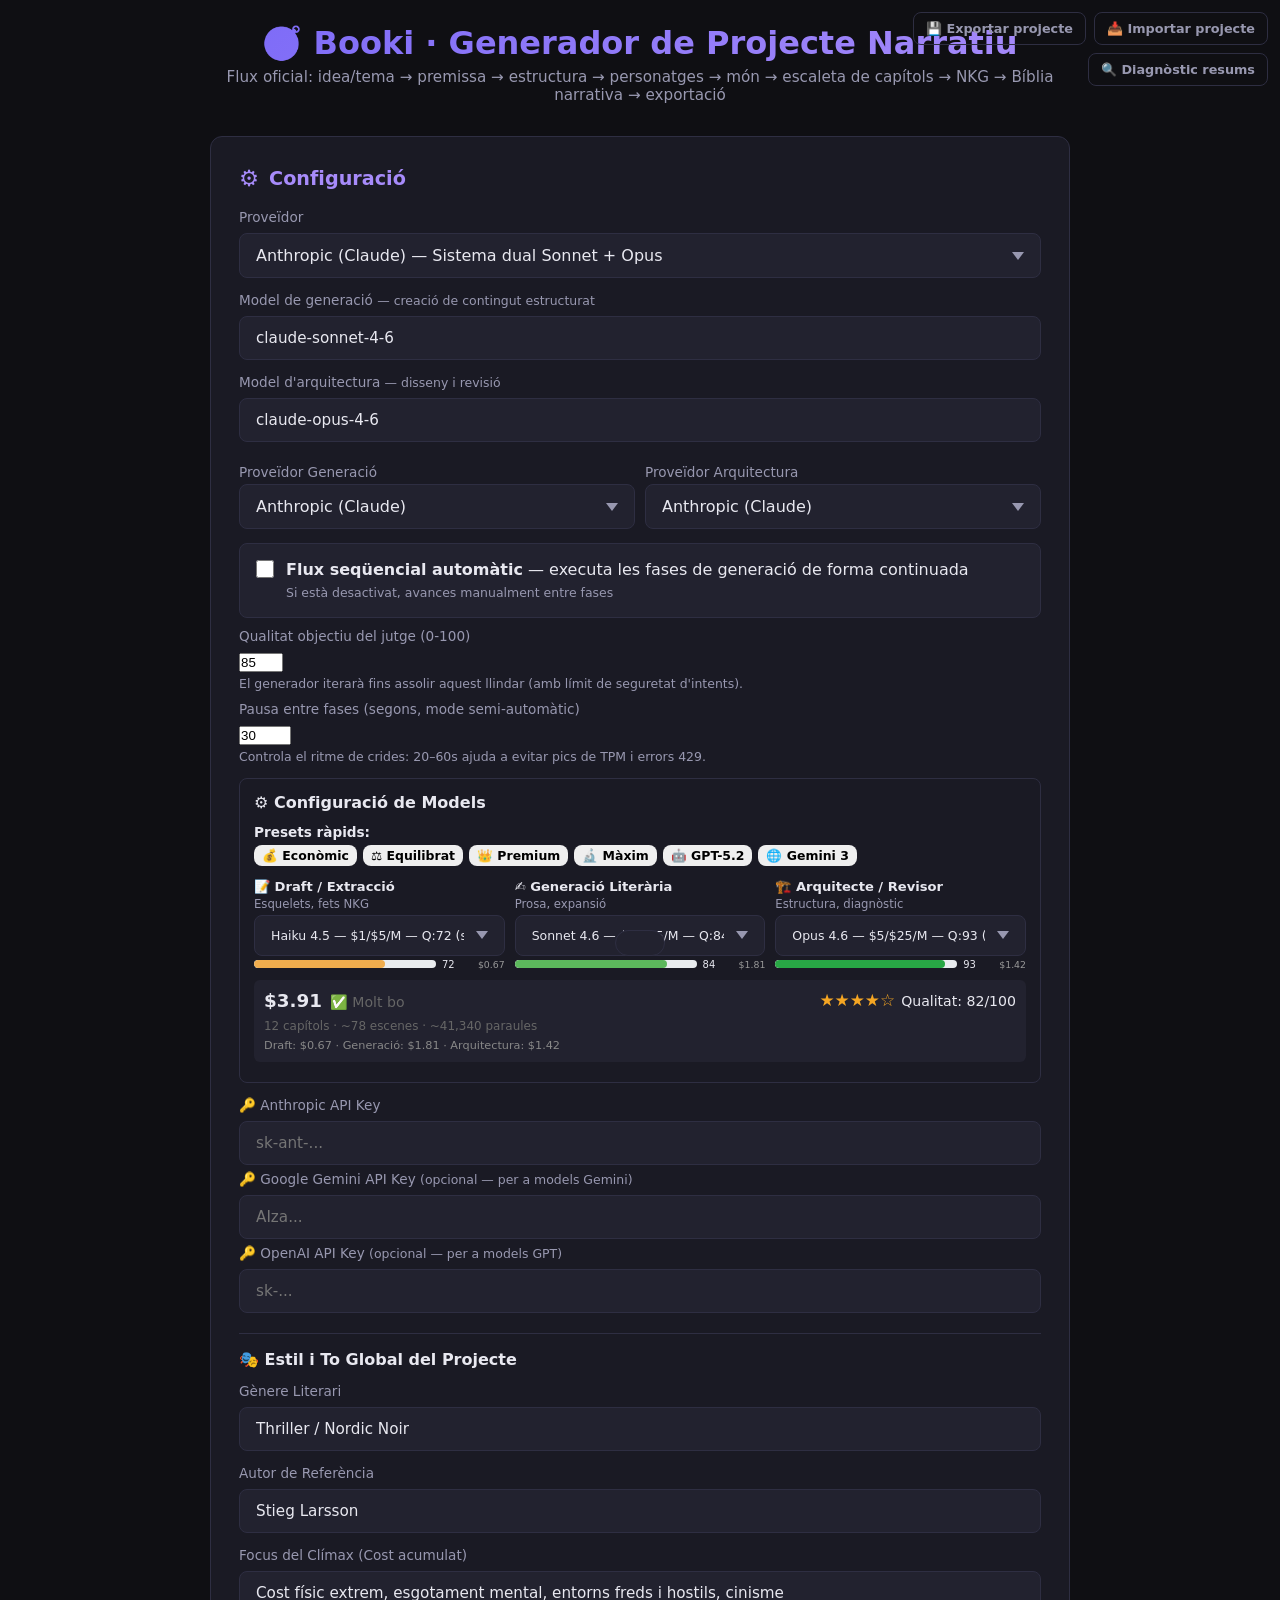
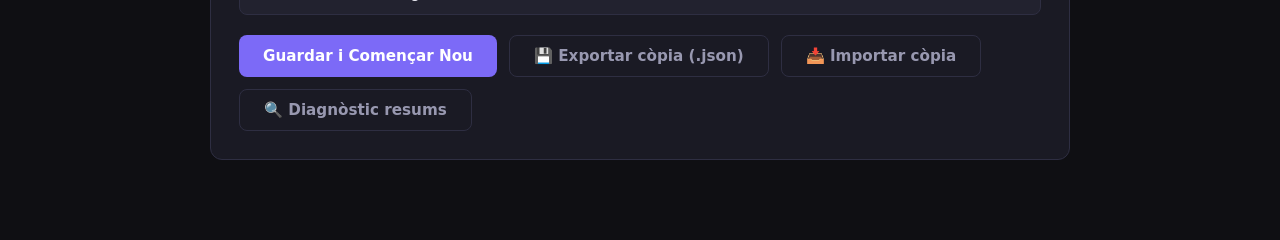
==== index.html @ b888a1f8 "Isolate generation with PromptBuilder, ApiClient and Parser blocks" ====
<!DOCTYPE html>
<html lang="ca">
<head>
<meta charset="UTF-8">
<meta name="viewport" content="width=device-width, initial-scale=1.0">
<title>Conte IA</title>
<style>
  :root {
    --bg:       #0f0f13;
    --surface:  #1a1a24;
    --surface2: #22222f;
    --border:   #2e2e42;
    --accent:   #7c6af7;
    --accent2:  #a78bfa;
    --text:     #e8e8f0;
    --text2:    #9898b0;
    --success:  #4ade80;
    --warning:  #fbbf24;
    --radius:   12px;
    --font:     'Segoe UI', system-ui, sans-serif;
  }

  * { box-sizing: border-box; margin: 0; padding: 0; }

  body {
    background: var(--bg);
    color: var(--text);
    font-family: var(--font);
    min-height: 100vh;
    display: flex;
    flex-direction: column;
    align-items: center;
    padding: 24px 16px 60px;
  }

  /* ── Header ── */
  header {
    width: 100%;
    max-width: 860px;
    text-align: center;
    margin-bottom: 32px;
  }
  header h1 {
    font-size: 2rem;
    font-weight: 700;
    background: linear-gradient(135deg, var(--accent), var(--accent2));
    -webkit-background-clip: text;
    -webkit-text-fill-color: transparent;
    margin-bottom: 6px;
  }
  header p { color: var(--text2); font-size: .95rem; }


  /* ── Accions ràpides projecte (top-right) ── */
  .project-actions-top {
    position: fixed;
    top: 12px;
    right: 12px;
    z-index: 1100;
    display: flex;
    gap: 8px;
    flex-wrap: wrap;
    justify-content: flex-end;
    max-width: min(92vw, 520px);
  }
  .project-actions-top .btn {
    padding: 8px 12px;
    font-size: .8rem;
  }
  @media (max-width: 720px) {
    .project-actions-top {
      position: sticky;
      top: 6px;
      right: auto;
      width: 100%;
      max-width: 860px;
      margin: 0 auto 10px;
    }
  }

  /* ── Progress bar ── */
  #progress-wrap {
    width: 100%;
    max-width: 860px;
    margin-bottom: 28px;
  }
  .progress-steps {
    display: flex;
    gap: 6px;
    align-items: center;
    overflow-x: auto;
    padding-bottom: 4px;
  }
  .step-pill {
    flex-shrink: 0;
    padding: 5px 14px;
    border-radius: 99px;
    font-size: .75rem;
    font-weight: 600;
    background: var(--surface2);
    color: var(--text2);
    border: 1px solid var(--border);
    transition: all .3s;
  }
  .step-pill.done   { background: #2a2a3d; color: var(--accent2); border-color: var(--accent); }
  .step-pill.active { background: var(--accent); color: #fff; border-color: var(--accent); }
  .step-arrow { color: var(--border); font-size: .8rem; flex-shrink: 0; }

  /* ── Card ── */
  .card {
    width: 100%;
    max-width: 860px;
    background: var(--surface);
    border: 1px solid var(--border);
    border-radius: var(--radius);
    padding: 28px;
    margin-bottom: 20px;
  }
  .card h2 {
    font-size: 1.2rem;
    font-weight: 600;
    margin-bottom: 18px;
    color: var(--accent2);
    display: flex;
    align-items: center;
    gap: 10px;
  }
  .card h2 .icon { font-size: 1.4rem; }

  /* ── Select ── */
  select {
    width: 100%;
    padding: 12px 16px;
    background: var(--surface2);
    border: 1px solid var(--border);
    border-radius: 8px;
    color: var(--text);
    font-size: 1rem;
    font-family: var(--font);
    cursor: pointer;
    appearance: none;
    background-image: url("data:image/svg+xml,%3Csvg xmlns='http://www.w3.org/2000/svg' width='12' height='8' viewBox='0 0 12 8'%3E%3Cpath fill='%239898b0' d='M6 8L0 0h12z'/%3E%3C/svg%3E");
    background-repeat: no-repeat;
    background-position: right 16px center;
    padding-right: 40px;
  }
  select:focus { outline: none; border-color: var(--accent); }

  input[type=text],
  input[type=password] {
    width: 100%;
    padding: 12px 16px;
    background: var(--surface2);
    border: 1px solid var(--border);
    border-radius: 8px;
    color: var(--text);
    font-size: .95rem;
    font-family: var(--font);
  }
  input[type=text]:focus,
  input[type=password]:focus { outline: none; border-color: var(--accent); }

  .field-label {
    display: block;
    font-size: .85rem;
    color: var(--text2);
    margin: 14px 0 8px;
  }

  /* ── Botons ── */
  .btn {
    display: inline-flex;
    align-items: center;
    gap: 8px;
    padding: 11px 24px;
    border-radius: 8px;
    font-size: .95rem;
    font-weight: 600;
    cursor: pointer;
    border: none;
    transition: all .2s;
    font-family: var(--font);
  }
  .btn-primary   { background: var(--accent); color: #fff; }
  .btn-primary:hover { background: #6b5be0; transform: translateY(-1px); }
  .btn-secondary { background: var(--surface2); color: var(--text); border: 1px solid var(--border); }
  .btn-secondary:hover { border-color: var(--accent); color: var(--accent2); }
  .btn-ghost { background: transparent; color: var(--text2); border: 1px solid var(--border); }
  .btn-ghost:hover { color: var(--text); border-color: var(--text2); }
  .btn:disabled { opacity: .4; cursor: not-allowed; transform: none !important; }
  .btn-row { display: flex; gap: 12px; flex-wrap: wrap; margin-top: 20px; }

  /* ── Pills de selecció (estil narratiu) ── */
  .opts-row {
    display: flex;
    gap: 10px;
    flex-wrap: wrap;
    margin-bottom: 4px;
  }
  .opt-pill {
    flex: 1;
    min-width: 130px;
    padding: 14px 16px;
    background: var(--surface2);
    border: 2px solid var(--border);
    border-radius: 10px;
    cursor: pointer;
    text-align: center;
    font-size: .88rem;
    font-weight: 600;
    transition: all .2s;
    line-height: 1.4;
    user-select: none;
  }
  .opt-pill small {
    display: block;
    font-weight: 400;
    color: var(--text2);
    font-size: .75rem;
    margin-top: 4px;
  }
  .opt-pill:hover   { border-color: var(--accent); }
  .opt-pill.chosen  { border-color: var(--accent); background: #1e1b38; color: var(--accent2); }
  .opt-pill.chosen small { color: var(--accent2); }

  /* ── Llista de premisses ── */
  .premise-list { display: flex; flex-direction: column; gap: 10px; }
  .premise-item {
    display: flex;
    align-items: flex-start;
    gap: 12px;
    padding: 14px 16px;
    background: var(--surface2);
    border: 2px solid var(--border);
    border-radius: 10px;
    cursor: pointer;
    transition: all .2s;
  }
  .premise-item:hover  { border-color: var(--accent); }
  .premise-item.chosen { border-color: var(--accent); background: #1e1b38; }
  .premise-item input[type=radio] { margin-top: 2px; accent-color: var(--accent); flex-shrink: 0; }
  .premise-item label { cursor: pointer; line-height: 1.5; font-size: .95rem; }

  /* ── Badge Recomanat ── */
  .badge-recomanat {
    display: inline-block;
    background: linear-gradient(135deg, var(--accent), var(--accent2));
    color: #fff;
    font-size: .68rem;
    font-weight: 700;
    padding: 2px 9px;
    border-radius: 99px;
    text-transform: uppercase;
    letter-spacing: .07em;
    margin-right: 8px;
    vertical-align: middle;
    flex-shrink: 0;
  }

  /* ── Loader ── */
  .loader-wrap {
    display: none;
    flex-direction: column;
    align-items: center;
    gap: 12px;
    padding: 32px 0;
    color: var(--text2);
    font-size: .9rem;
  }
  .loader-wrap.visible { display: flex; }
  .spinner {
    width: 40px;
    height: 40px;
    border: 3px solid var(--border);
    border-top-color: var(--accent);
    border-radius: 50%;
    animation: spin .8s linear infinite;
  }
  @keyframes spin { to { transform: rotate(360deg); } }
  .spinner-sm {
    display: inline-block;
    width: 13px; height: 13px;
    border: 2px solid var(--border);
    border-top-color: var(--accent);
    border-radius: 50%;
    animation: spin .8s linear infinite;
    flex-shrink: 0;
    vertical-align: middle;
  }
  /* ── Jutge panel ── */
  #jutge-panel details > summary { list-style: none; }
  #jutge-panel details > summary::-webkit-details-marker { display: none; }

  /* ── Toast ── */
  #toast {
    position: fixed;
    bottom: 24px;
    left: 50%;
    transform: translateX(-50%) translateY(80px);
    background: var(--surface2);
    border: 1px solid var(--border);
    color: var(--text);
    padding: 12px 24px;
    border-radius: 99px;
    font-size: .9rem;
    transition: transform .3s;
    z-index: 9999;
    pointer-events: none;
  }
  #toast.show { transform: translateX(-50%) translateY(0); }

  /* ── Reader del conte ── */
  .conte-reader {
    background: var(--surface2);
    border: 1px solid var(--border);
    border-radius: 10px;
    padding: 40px 48px;
    font-family: 'Georgia', 'Times New Roman', serif;
    font-size: 1.05rem;
    line-height: 1.9;
    color: var(--text);
    max-height: 72vh;
    overflow-y: auto;
  }
  .conte-reader p {
    margin-bottom: 1.1em;
    text-indent: 0;
  }
  @media (max-width: 600px) {
    .conte-reader { padding: 24px 20px; font-size: .97rem; }
  }
  .conte-wordcount {
    font-size: .78rem;
    color: var(--text2);
    margin-top: 10px;
    text-align: right;
  }

  /* ── Millora ── */
  .millora-row {
    display: flex;
    gap: 10px;
    margin-top: 14px;
  }
  .millora-row input {
    flex: 1;
    padding: 10px 14px;
    background: var(--surface2);
    border: 1px solid var(--border);
    border-radius: 8px;
    color: var(--text);
    font-size: .9rem;
    font-family: var(--font);
  }
  .millora-row input:focus { outline: none; border-color: var(--accent); }
  .millora-row input::placeholder { color: var(--text2); }

  /* ── Export ── */
  .export-link {
    display: inline-flex;
    align-items: center;
    gap: 8px;
    color: var(--accent2);
    text-decoration: none;
    font-size: .9rem;
    font-weight: 600;
    padding: 8px 16px;
    border: 1px solid var(--accent);
    border-radius: 8px;
    transition: all .2s;
  }
  .export-link:hover { background: #1e1b38; }

  /* ── Worldbuilding multi-select ── */
  .world-item {
    display: flex;
    align-items: flex-start;
    gap: 12px;
    padding: 14px 16px;
    background: var(--surface2);
    border: 2px solid var(--border);
    border-radius: 10px;
    cursor: pointer;
    transition: all .2s;
  }
  .world-item:hover  { border-color: var(--accent); }
  .world-item.chosen { border-color: var(--accent); background: #1e1b38; }
  .world-item input[type=checkbox] { margin-top: 3px; accent-color: var(--accent); flex-shrink: 0; width: 16px; height: 16px; cursor: pointer; }
  .world-item label { cursor: pointer; line-height: 1.5; font-size: .95rem; }

  /* ── Resultat worldbuilding ── */
  .worldbuilding-result {
    background: var(--surface2);
    border: 1px solid var(--border);
    border-radius: 10px;
    padding: 28px 32px;
    font-size: .95rem;
    line-height: 1.85;
    color: var(--text);
  }
  .worldbuilding-result .world-bloc {
    margin-bottom: 22px;
  }
  .worldbuilding-result .world-bloc:last-child {
    margin-bottom: 0;
  }
  .worldbuilding-result .world-bloc-titol {
    color: var(--accent2);
    font-weight: 700;
    font-size: 1rem;
    margin-bottom: 6px;
  }
  .worldbuilding-result .world-bloc-desc {
    color: var(--text);
    padding-left: 12px;
    border-left: 2px solid var(--border);
  }

  /* ── Estils de parla (fase 9) ── */
  .veu-result {
    display: flex;
    flex-direction: column;
    gap: 20px;
  }
  .veu-card {
    background: var(--surface2);
    border: 1px solid var(--border);
    border-radius: 10px;
    padding: 22px 26px;
  }
  .veu-card-nom {
    color: var(--accent2);
    font-weight: 700;
    font-size: 1.05rem;
    margin-bottom: 14px;
    padding-bottom: 10px;
    border-bottom: 1px solid var(--border);
  }
  .veu-card-camps {
    display: flex;
    flex-direction: column;
    gap: 10px;
    font-size: .92rem;
    line-height: 1.6;
  }
  .veu-camp-label {
    color: var(--text2);
    font-size: .75rem;
    font-weight: 700;
    text-transform: uppercase;
    letter-spacing: .07em;
    margin-bottom: 3px;
  }
  .veu-camp-val {
    color: var(--text);
    padding-left: 10px;
    border-left: 2px solid var(--border);
  }
  .veu-exemple {
    margin-top: 4px;
    padding: 10px 16px;
    background: var(--surface);
    border-radius: 8px;
    font-family: 'Georgia', serif;
    font-style: italic;
    color: var(--accent2);
    font-size: .95rem;
    line-height: 1.65;
    border-left: 3px solid var(--accent);
  }

  /* ── Secció amagada ── */
  .hidden { display: none !important; }

  /* ── Badges de model (Sonnet / Opus) ── */
  .badge-model {
    display: inline-flex;
    align-items: center;
    padding: 2px 10px;
    border-radius: 99px;
    font-size: .68rem;
    font-weight: 700;
    text-transform: uppercase;
    letter-spacing: .06em;
    vertical-align: middle;
    margin-left: 8px;
  }
  .badge-sonnet { background: rgba(124,106,247,.2); color: var(--accent2); border: 1px solid var(--accent); }
  .badge-opus   { background: rgba(96,165,250,.15); color: #93c5fd;        border: 1px solid #60a5fa; }

  /* ── Modal overlay (Llibre de Registre) ── */
  .modal-overlay {
    position: fixed;
    inset: 0;
    background: rgba(0,0,0,.78);
    z-index: 1000;
    display: flex;
    align-items: center;
    justify-content: center;
    padding: 20px;
  }
  .modal-overlay.hidden { display: none !important; }
  .modal-box {
    background: var(--surface);
    border: 1px solid var(--border);
    border-radius: var(--radius);
    padding: 28px;
    max-width: 680px;
    width: 100%;
    max-height: 82vh;
    overflow-y: auto;
  }

  /* ── Llista de capítols ── */
  .capitol-item {
    display: flex;
    align-items: center;
    gap: 10px;
    padding: 9px 14px;
    background: var(--surface2);
    border: 1px solid var(--border);
    border-radius: 8px;
    font-size: .85rem;
    transition: all .2s;
  }
  .capitol-item.actiu { border-color: var(--accent); background: #1e1b38; }
  .capitol-item.fet   { border-color: var(--success); }
  .capitol-num   { font-weight: 700; color: var(--text2); min-width: 26px; font-size: .8rem; flex-shrink: 0; }
  .capitol-titol { flex: 1; color: var(--text); white-space: nowrap; overflow: hidden; text-overflow: ellipsis; }
  .capitol-item.actiu .capitol-titol { color: var(--accent2); font-weight: 600; }
  .capitol-item.fet   .capitol-num   { color: var(--success); }
  .capitol-copy { background:none; border:none; color:var(--text2); cursor:pointer; padding:2px 6px; border-radius:4px; font-size:.85rem; opacity:.55; transition:opacity .15s; flex-shrink:0; }
  .capitol-copy:hover { opacity:1; color:var(--accent2); }
  .capitol-detall-wrap {
    margin-top: 16px;
    border: 1px solid var(--border);
    border-radius: 10px;
    padding: 16px;
    background: var(--surface2);
  }
  .capitol-detall-box {
    position: relative;
    margin-bottom: 12px;
    padding: 12px 14px;
    border-radius: 8px;
    border: 1px solid var(--border);
    background: var(--surface);
  }
  .capitol-detall-box h4 {
    font-size: .88rem;
    color: var(--accent2);
    margin-bottom: 8px;
    padding-right: 30px;
  }
  .capitol-detall-copy {
    position: absolute;
    top: 8px;
    right: 8px;
    background: transparent;
    border: none;
    color: var(--text2);
    cursor: pointer;
    font-size: .9rem;
  }
  .capitol-detall-copy:hover { color: var(--accent2); }

  /* ── Panel de revisió (Opus) ── */
  .review-panel {
    background: var(--surface2);
    border: 1px solid var(--border);
    border-radius: 10px;
    padding: 18px 22px;
    margin-top: 14px;
  }

  /* ── Checkbox gran de configuració ── */
  .checkbox-row {
    display: flex;
    align-items: flex-start;
    gap: 12px;
    padding: 14px 16px;
    background: var(--surface2);
    border: 1px solid var(--border);
    border-radius: 8px;
    cursor: pointer;
    margin-top: 14px;
    transition: border-color .2s;
  }
  .checkbox-row:hover { border-color: var(--accent); }
  .checkbox-row input[type=checkbox] {
    width: 18px; height: 18px;
    accent-color: var(--accent);
    flex-shrink: 0;
    cursor: pointer;
    margin-top: 2px;
  }
  .checkbox-row label { cursor: pointer; line-height: 1.5; }

  /* ── Camps de config per proveïdor ── */
  .config-section { margin-top: 4px; }
</style>
</head>
<body>

<div class="project-actions-top">
  <button class="btn btn-ghost" onclick="exportarCopiaSeguretat()">💾 Exportar projecte</button>
  <button class="btn btn-ghost" onclick="obrirImportarCopiaSeguretat()">📥 Importar projecte</button>
  <button class="btn btn-ghost" onclick="exportarDiagnosticResums()">🔍 Diagnòstic resums</button>
</div>

<header>
  <h1>🧭 Booki · Generador de Projecte Narratiu</h1>
  <p>Flux oficial: idea/tema → premissa → estructura → personatges → món → escaleta de capítols → NKG → Bíblia narrativa → exportació</p>
</header>

<!-- CONFIGURACIÓ INICIAL -->
<div class="card" id="card-config">
  <h2><span class="icon">⚙️</span> Configuració</h2>

  <label class="field-label" for="config-provider">Proveïdor</label>
  <select id="config-provider" onchange="actualitzarConfigProvider()">
    <option value="anthropic">Anthropic (Claude) — Sistema dual Sonnet + Opus</option>
    <option value="openai">OpenAI (GPT-4o)</option>
    <option value="gemini">Google (Gemini 1.5)</option>
  </select>

  <!-- Camps específics Anthropic (model dual) -->
  <div id="config-anthropic-fields" class="config-section">
    <label class="field-label" for="config-model-generacio">
      Model de generació <span style="color:var(--text2);font-size:.78rem;">— creació de contingut estructurat</span>
    </label>
    <input type="text" id="config-model-generacio" value="claude-sonnet-4-6" placeholder="claude-sonnet-4-6">

    <label class="field-label" for="config-model-arquitectura">
      Model d'arquitectura <span style="color:var(--text2);font-size:.78rem;">— disseny i revisió</span>
    </label>
    <input type="text" id="config-model-arquitectura" value="claude-opus-4-6" placeholder="claude-opus-4-6">

    <div style="display:grid;grid-template-columns:1fr 1fr;gap:10px;margin-top:8px;">
      <div>
        <label class="field-label" for="config-provider-generacio" style="margin-bottom:4px;">Proveïdor Generació</label>
        <select id="config-provider-generacio">
          <option value="anthropic">Anthropic (Claude)</option>
          <option value="gemini">Google (Gemini)</option>
          <option value="openai">OpenAI (GPT)</option>
        </select>
      </div>
      <div>
        <label class="field-label" for="config-provider-arquitectura" style="margin-bottom:4px;">Proveïdor Arquitectura</label>
        <select id="config-provider-arquitectura">
          <option value="anthropic">Anthropic (Claude)</option>
          <option value="gemini">Google (Gemini)</option>
          <option value="openai">OpenAI (GPT)</option>
        </select>
      </div>
    </div>

    <div class="checkbox-row" onclick="document.getElementById('config-flux-automatic').click()">
      <input type="checkbox" id="config-flux-automatic" onclick="event.stopPropagation()">
      <label for="config-flux-automatic">
        <strong>Flux seqüencial automàtic</strong> — executa les fases de generació de forma continuada
        <small style="display:block;color:var(--text2);font-size:.78rem;margin-top:2px;">Si està desactivat, avances manualment entre fases</small>
      </label>
    </div>

    <label class="field-label" for="config-target-qualitat" style="margin-top:10px;">Qualitat objectiu del jutge (0-100)</label>
    <input type="number" id="config-target-qualitat" min="60" max="98" step="1" value="85" placeholder="85">
    <small style="display:block;color:var(--text2);font-size:.78rem;margin-top:4px;">El generador iterarà fins assolir aquest llindar (amb límit de seguretat d'intents).</small>

    <label class="field-label" for="config-delay-capitols" style="margin-top:10px;">Pausa entre fases (segons, mode semi-automàtic)</label>
    <input type="number" id="config-delay-capitols" min="0" max="300" step="5" value="30" placeholder="30">
    <small style="display:block;color:var(--text2);font-size:.78rem;margin-top:4px;">Controla el ritme de crides: 20–60s ajuda a evitar pics de TPM i errors 429.</small>

    <!-- Panell de selecció de models flexible v5.1 -->
    <div id="panellModels" style="margin-top:14px;padding:14px;border:1px solid var(--border);border-radius:8px;">
      <h3 style="margin:0 0 10px;font-size:1em;">⚙️ Configuració de Models</h3>

      <div style="margin-bottom:10px;">
        <label style="font-weight:bold;font-size:.85em;">Presets ràpids:</label>
        <div style="display:flex;gap:6px;margin-top:4px;flex-wrap:wrap;">
          <button onclick="aplicarPreset('economic')"   class="btn" style="padding:3px 8px;font-size:.78rem;" title="Haiku+Sonnet+Sonnet">💰 Econòmic</button>
          <button onclick="aplicarPreset('equilibrat')" class="btn" style="padding:3px 8px;font-size:.78rem;" title="Sonnet+Sonnet+Sonnet">⚖️ Equilibrat</button>
          <button onclick="aplicarPreset('premium')"    class="btn" style="padding:3px 8px;font-size:.78rem;" title="Sonnet+Sonnet+Opus">👑 Premium</button>
          <button onclick="aplicarPreset('maxim')"      class="btn" style="padding:3px 8px;font-size:.78rem;" title="Sonnet+Opus+Opus">🔬 Màxim</button>
          <button onclick="aplicarPreset('barat_gpt')"  class="btn" style="padding:3px 8px;font-size:.78rem;" title="GPT-5.2 per tot">🤖 GPT-5.2</button>
          <button onclick="aplicarPreset('gemini')"     class="btn" style="padding:3px 8px;font-size:.78rem;" title="Gemini 3 Pro per tot">🌐 Gemini 3</button>
        </div>
      </div>

      <div style="display:grid;grid-template-columns:1fr 1fr 1fr;gap:10px;margin-bottom:10px;">
        <div>
          <label style="font-size:.82em;font-weight:bold;">📝 Draft / Extracció</label>
          <p style="font-size:.73em;color:var(--text2);margin:2px 0 4px;">Esquelets, fets NKG</p>
          <select id="selectModelDraft" onchange="setModelPerRol('draft', this.value)" style="width:100%;font-size:.78rem;"></select>
          <div id="qualitatDraft" style="font-size:.78em;margin-top:3px;"></div>
        </div>
        <div>
          <label style="font-size:.82em;font-weight:bold;">✍️ Generació Literària</label>
          <p style="font-size:.73em;color:var(--text2);margin:2px 0 4px;">Prosa, expansió</p>
          <select id="selectModelGen" onchange="setModelPerRol('generacio', this.value)" style="width:100%;font-size:.78rem;"></select>
          <div id="qualitatGen" style="font-size:.78em;margin-top:3px;"></div>
        </div>
        <div>
          <label style="font-size:.82em;font-weight:bold;">🏗️ Arquitecte / Revisor</label>
          <p style="font-size:.73em;color:var(--text2);margin:2px 0 4px;">Estructura, diagnòstic</p>
          <select id="selectModelArq" onchange="setModelPerRol('arquitecte', this.value)" style="width:100%;font-size:.78rem;"></select>
          <div id="qualitatArq" style="font-size:.78em;margin-top:3px;"></div>
        </div>
      </div>

      <div id="panellEstimacio" style="background:var(--surface2);border-radius:6px;padding:10px;font-size:.88em;"></div>
      <div id="panellAvisos" style="margin-top:6px;font-size:.82em;"></div>
    </div>
  </div>

  <!-- Camp únic per a OpenAI / Gemini -->
  <div id="config-single-model-field" class="config-section hidden">
    <label class="field-label" for="config-model-single">Model</label>
    <input type="text" id="config-model-single" placeholder="gpt-4o" value="gpt-4o">
  </div>

  <label class="field-label" for="anthropicApiKey">🔑 Anthropic API Key</label>
  <input type="password" id="anthropicApiKey" placeholder="sk-ant-..." oninput="guardarClausAPI()">

  <label class="field-label" for="geminiApiKey" style="margin-top:6px;">🔑 Google Gemini API Key <span style="color:var(--text2);font-size:.78rem;">(opcional — per a models Gemini)</span></label>
  <input type="password" id="geminiApiKey" placeholder="AIza..." oninput="guardarClausAPI()">

  <label class="field-label" for="openaiApiKey" style="margin-top:6px;">🔑 OpenAI API Key <span style="color:var(--text2);font-size:.78rem;">(opcional — per a models GPT)</span></label>
  <input type="password" id="openaiApiKey" placeholder="sk-..." oninput="guardarClausAPI()">

  <div style="margin-top:20px;padding-top:16px;border-top:1px solid var(--border);">
    <h3 style="margin:0 0 10px;font-size:1em;">🎭 Estil i To Global del Projecte</h3>

    <label class="field-label" for="config-genere">Gènere Literari</label>
    <input type="text" id="config-genere" value="Thriller / Nordic Noir" placeholder="ex: Ciència-Ficció, Nordic Noir...">

    <label class="field-label" for="config-autor">Autor de Referència</label>
    <input type="text" id="config-autor" value="Stieg Larsson" placeholder="ex: Stieg Larsson, Tolkien...">

    <label class="field-label" for="config-focus-climax">Focus del Clímax (Cost acumulat)</label>
    <input type="text" id="config-focus-climax" value="Cost físic extrem, esgotament mental, entorns freds i hostils, cinisme" placeholder="ex: Esgotament físic, xoc moral...">
  </div>

  <div class="btn-row">
    <button id="btn-guardar-nou" class="btn btn-primary" onclick="guardarIComencar()">Guardar i Començar Nou</button>
    <button id="btn-actualitzar-models" class="btn btn-secondary hidden" onclick="actualitzarConfiguracioActiva()">🔄 Aplicar canvis i continuar</button>
    <button id="btn-reprendre" class="btn btn-secondary hidden" onclick="reprendreProjecteLocal()">📂 Reprendre projecte anterior</button>
    <button class="btn btn-ghost" onclick="exportarCopiaSeguretat()">💾 Exportar còpia (.json)</button>
    <button class="btn btn-ghost" onclick="obrirImportarCopiaSeguretat()">📥 Importar còpia</button>
    <button class="btn btn-ghost" onclick="exportarDiagnosticResums()">🔍 Diagnòstic resums</button>
    <input type="file" id="input-copia-seguretat" accept="application/json,.json" class="hidden" onchange="importarCopiaSeguretat(event)">
  </div>
</div>

<!-- Progress -->
<div id="progress-wrap" class="hidden">
  <div class="progress-steps" id="steps-bar" aria-label="Flux oficial del producte">
    <div class="step-pill active" data-stage="0">Idea / tema</div>
    <div class="step-arrow">›</div>
    <div class="step-pill" data-stage="1">Premissa</div>
    <div class="step-arrow">›</div>
    <div class="step-pill" data-stage="2">Estructura</div>
    <div class="step-arrow">›</div>
    <div class="step-pill" data-stage="3">Personatges</div>
    <div class="step-arrow">›</div>
    <div class="step-pill" data-stage="4">Món</div>
    <div class="step-arrow">›</div>
    <div class="step-pill" data-stage="5">Escaleta de capítols</div>
    <div class="step-arrow">›</div>
    <div class="step-pill" data-stage="6">NKG</div>
    <div class="step-arrow">›</div>
    <div class="step-pill" data-stage="7">Bíblia narrativa</div>
    <div class="step-arrow">›</div>
    <div class="step-pill" data-stage="8">Exportació</div>
  </div>
</div>

<!-- FASE 0: Idea/tema inicial -->
<div class="card hidden" id="fase-0">
  <h2><span class="icon">🖊️</span> Crear nou projecte narratiu</h2>
  <p style="color:var(--text2);font-size:.9rem;margin-bottom:20px;">Defineix la idea/tema i genera un projecte narratiu complet fins a NKG + Bíblia, preparat per exportació.</p>

  <!-- Botons d'entrada (visibles inicialment) -->
  <div class="btn-row" id="fase-0-botons">
    <button class="btn btn-primary" onclick="mostrarFormNovaCreacio()">🚀 Iniciar creació narrativa</button>
  </div>

  <!-- Formulari de nova creació (hidden fins que es clica el botó) -->
  <div id="nova-creacio-form" class="hidden" style="margin-top:16px;">
    <label class="field-label" for="sel-tematica">Univers narratiu base</label>
    <select id="sel-tematica">
      <option value="">— Selecciona un univers —</option>
      <option value="univers Larsson (Stieg Larsson) — evita tòpics">Stieg Larsson — univers noir i crítica sistèmica (evita tòpics)</option>
      <option value="univers Philip K. Dick — evita tòpics">Philip K. Dick — univers distòpic/paranoic (evita tòpics)</option>
      <option value="univers Castaneda (Carlos Castaneda) — evita tòpics">Carlos Castaneda — univers xamànic i percepció (evita tòpics)</option>
      <option value="univers Tolkien (J.R.R. Tolkien) — evita tòpics">J.R.R. Tolkien — univers èpic i mitopoètic (evita tòpics)</option>
    </select>

    <div style="margin-top:12px;padding:12px;border:1px solid var(--border);border-radius:10px;background:var(--bg2);">
      <div style="font-weight:700;margin-bottom:8px;">🧬 Creador de Veu Literària Original</div>
      <label class="field-label" for="sel-ritme-prosa">Ritme de la prosa</label>
      <select id="sel-ritme-prosa">
        <option value="tallant">Tallant</option>
        <option value="fluid" selected>Fluid</option>
        <option value="laberíntic">Laberíntic</option>
      </select>

      <label class="field-label" for="sel-pes-sensorial" style="margin-top:8px;">Pes sensorial</label>
      <select id="sel-pes-sensorial">
        <option value="baix">Baix</option>
        <option value="mitjà" selected>Mitjà</option>
        <option value="alt">Alt</option>
      </select>

      <label class="field-label" for="sel-enfocament-introspectiu" style="margin-top:8px;">Enfocament introspectiu</label>
      <select id="sel-enfocament-introspectiu">
        <option value="extern i conductual">Extern i conductual</option>
        <option value="equilibrat" selected>Equilibrat</option>
        <option value="profund i confessiu">Profund i confessiu</option>
      </select>
    </div>

    <label class="field-label" for="sel-to-b">To narratiu</label>
    <select id="sel-to-b">
      <option value="">— Tria el to —</option>
      <option value="misteri i suspens creixent">Misteri i suspens</option>
      <option value="terror psicològic i claustrofòbic">Terror psicològic</option>
      <option value="realisme màgic poètic">Realisme màgic</option>
      <option value="humor negre i irònic">Humor negre</option>
      <option value="melancolia i bittersweet">Melancolia / bittersweet</option>
      <option value="thriller emocional d'alta tensió">Thriller emocional</option>
      <option value="tendresa i vulnerabilitat">Tendresa i vulnerabilitat</option>
      <option value="absurd i kafkià">Absurd / kafkià</option>
      <option value="meravella i màgia continguda">Màgia i meravella</option>
      <option value="ràbia i tensió social">Ràbia i tensió social</option>
    </select>

    <label class="field-label" for="text-estil-autor" style="margin-top:12px;">Nota de veu pròpia <span style="font-weight:400;color:var(--text2);">(opcional)</span></label>
    <textarea id="text-estil-autor" rows="5" style="width:100%;padding:10px;border-radius:8px;border:1px solid var(--border);background:var(--bg2);color:var(--text1);font-size:.9rem;resize:vertical;box-sizing:border-box;" placeholder="Descriu en 3-6 línies com vols que soni la veu narrativa: ritme, imatges, duresa, vulnerabilitat, etc."></textarea>

    <label class="field-label" for="sel-caps-b" style="margin-top:12px;">Nombre de capítols</label>
    <select id="sel-caps-b">
      <option value="10">10 capítols</option>
      <option value="12">12 capítols</option>
      <option value="13" selected>13 capítols</option>
      <option value="15">15 capítols</option>
      <option value="18">18 capítols</option>
      <option value="20">20 capítols</option>
    </select>

    <div class="btn-row" style="margin-top:16px;">
      <button class="btn btn-ghost" onclick="iniciarFase1()">✨ Premisses (flux clàssic)</button>
      <button class="btn btn-primary" onclick="iniciarNovaCreacio()">Confirmar i analitzar estil</button>
    </div>
  </div>

  <!-- Anàlisi d'estil i selecció de mode (apareix en iniciarNovaCreacio) -->
  <div id="analisi-resum-wrap" class="hidden" style="margin-top:16px;">
    <div id="analisi-loader-wrap" style="display:flex;align-items:center;gap:8px;color:var(--text2);font-size:.88rem;margin-bottom:8px;">
      <div class="spinner" style="width:18px;height:18px;border-width:2px;"></div>
      <span id="analisi-loader-text">Construint perfil d'escriptor original…</span>
    </div>
    <div id="analisi-resultat" class="hidden" style="font-size:.88rem;padding:12px;background:var(--bg2);border-radius:8px;margin-bottom:12px;line-height:1.6;"></div>
    <div id="mode-seleccio" class="hidden">
      <div class="btn-row">
        <button class="btn btn-primary" onclick="iniciarModeGuiat()">🚀 Iniciar flux oficial →</button>
      </div>
    </div>
  </div>
</div>

<!-- FASE B-AUTO: Mode automàtic -->
<div class="card hidden" id="fase-b-auto">
  <h2><span class="icon">⚡</span> Creació automàtica</h2>
  <p style="color:var(--text2);font-size:.9rem;margin-bottom:8px;">El sistema pren totes les decisions creatives basades en el perfil d'escriptor original definit per l'usuari.</p>
  <div class="loader-wrap" id="loader-b-auto">
    <div class="spinner"></div>
    <span id="loader-b-auto-text">Processant…</span>
  </div>
  <div id="b-auto-result-wrap" class="hidden">
    <div id="b-auto-result-titol" style="font-size:1.05rem;font-weight:700;color:var(--accent2);margin-bottom:14px;padding-bottom:10px;border-bottom:1px solid var(--border);"></div>
    <div class="conte-reader" id="b-auto-result-cos"></div>
    <div id="auto-log" style="font-family:monospace;font-size:.82rem;color:var(--text2);padding:12px;background:var(--bg2);border-radius:8px;max-height:120px;overflow-y:auto;white-space:pre-wrap;margin-top:12px;"></div>
    <div class="btn-row" style="margin-top:16px;">
      <button class="btn btn-primary hidden" id="btn-b-auto-seguir">Seguir →</button>
    </div>
  </div>
</div>

<!-- FASE B1: Finals -->
<div class="card hidden" id="fase-b1">
  <h2><span class="icon">🎯</span> Tria el final narratiu</h2>
  <p style="color:var(--text2);font-size:.9rem;margin-bottom:4px;">El final defineix tot el que vindrà. Tria la emoció que vols deixar al lector.</p>
  <div class="loader-wrap" id="loader-b1">
    <div class="spinner"></div>
    <span id="loader-b1-text">Generant finals narratius…</span>
  </div>
  <div id="finals-nou-llista"></div>
  <div id="finals-nou-modif" class="hidden" style="margin-top:12px;">
    <label class="field-label">Modificació per a l'opció seleccionada</label>
    <textarea id="finals-nou-modif-text" rows="3" style="width:100%;padding:8px;border-radius:6px;border:1px solid var(--border);background:var(--bg2);color:var(--text1);" placeholder="Descriu com vols modificar aquest final…"></textarea>
    <div class="btn-row" style="margin-top:8px;">
      <button class="btn btn-ghost" onclick="cancellarModificacioFinal()">Cancel·lar</button>
      <button class="btn btn-primary" onclick="aplicarModificacioFinal()">Aplicar modificació</button>
    </div>
  </div>
  <div class="btn-row" style="margin-top:16px;">
    <button class="btn btn-ghost" onclick="accioFinal('N', -1)">🔄 Regenerar tots</button>
    <button class="btn btn-primary hidden" id="btn-confirmar-final" onclick="confirmarFinalNou()">Confirmar final →</button>
  </div>
</div>

<!-- FASE B2: Tema -->
<div class="card hidden" id="fase-b2">
  <h2><span class="icon">🌊</span> Defineix el tema</h2>
  <p style="color:var(--text2);font-size:.9rem;margin-bottom:4px;">El tema és la pregunta central que guiarà el projecte narratiu.</p>
  <div class="loader-wrap" id="loader-b2">
    <div class="spinner"></div>
    <span id="loader-b2-text">Generant temes…</span>
  </div>
  <div id="temes-nou-llista" class="premise-list"></div>
  <div id="synopsis-nou-result" class="hidden" style="margin-top:16px;padding:12px;background:var(--bg2);border-radius:8px;border:1px solid var(--border);">
    <strong>Sinopsi nuclear generada automàticament:</strong>
    <p id="synopsis-nou-text" style="margin-top:8px;font-size:.9rem;color:var(--text2);"></p>
  </div>
  <div class="btn-row">
    <button class="btn btn-ghost" onclick="regenerarTemesNou()">🔄 Regenerar temes</button>
    <button class="btn btn-ghost" onclick="regenerarSynopsisNou()">🔄 Regenerar sinopsi</button>
    <button class="btn btn-primary hidden" id="btn-confirmar-tema" onclick="confirmarTemaNou()">Confirmar tema →</button>
  </div>
</div>

<!-- FASE B3: Personatges -->
<div class="card hidden" id="fase-b3">
  <h2><span class="icon">👤</span> Proposta de personatges</h2>
  <p style="color:var(--text2);font-size:.9rem;margin-bottom:4px;">Tres configuracions de personatges per al teu final i tema.</p>
  <div class="loader-wrap" id="loader-b3">
    <div class="spinner"></div>
    <span>Generant propostes de personatges…</span>
  </div>
  <div id="personatges-nou-llista"></div>
  <div class="btn-row">
    <button class="btn btn-ghost" onclick="regenerarPersonatgesNou()">🔄 Regenerar personatges</button>
    <button class="btn btn-primary hidden" id="btn-confirmar-personatges" onclick="confirmarPersonatgesNou()">Confirmar personatges →</button>
  </div>
</div>

<!-- FASE B4: Món -->
<div class="card hidden" id="fase-b4">
  <h2><span class="icon">🌍</span> Defineix el món</h2>
  <p style="color:var(--text2);font-size:.9rem;margin-bottom:4px;">L'escenari que donarà forma al conflicte.</p>
  <div class="loader-wrap" id="loader-b4">
    <div class="spinner"></div>
    <span>Generant variants de món…</span>
  </div>
  <div id="mon-nou-llista" class="premise-list"></div>
  <div class="btn-row">
    <button class="btn btn-ghost" onclick="regenerarMonNou()">🔄 Regenerar món</button>
    <button class="btn btn-primary hidden" id="btn-confirmar-mon" onclick="confirmarMonNou()">Confirmar món →</button>
  </div>
</div>

<!-- FASE B5: Estructura -->
<div class="card hidden" id="fase-b5">
  <h2><span class="icon">🏗️</span> Estructura de capítols</h2>
  <p style="color:var(--text2);font-size:.9rem;margin-bottom:4px;">Dues estructures alternatives per al teu projecte narratiu.</p>
  <div class="loader-wrap" id="loader-b5">
    <div class="spinner"></div>
    <span>Generant estructures…</span>
  </div>
  <div id="estructura-nou-llista"></div>
  <div id="estructura-nou-verificacio" style="margin-top:12px;padding:12px;background:var(--bg2);border-radius:8px;border:1px solid var(--border);display:none;">
    <strong>Verificació narrativa:</strong>
    <div id="estructura-nou-verificacio-text" style="font-size:.85rem;color:var(--text2);margin-top:8px;white-space:pre-wrap;"></div>
  </div>
  <div class="btn-row">
    <button class="btn btn-ghost" onclick="regenerarEstructuraNou()">🔄 Regenerar estructura</button>
    <button class="btn btn-primary hidden" id="btn-confirmar-estructura" onclick="confirmarEstructuraNou()">Confirmar estructura →</button>
  </div>
</div>

<!-- FASE B6: Escaleta -->
<div class="card hidden" id="fase-b6">
  <h2><span class="icon">📋</span> Escaleta narrativa</h2>
  <p style="color:var(--text2);font-size:.9rem;margin-bottom:4px;">Generant l'escaleta de cada capítol de forma seqüencial.</p>
  <div class="loader-wrap" id="loader-b6">
    <div class="spinner"></div>
    <span id="loader-b6-text">Generant escaleta…</span>
  </div>
  <div id="escaleta-nou-result" class="conte-reader" style="margin-bottom:16px;min-height:0;"></div>
  <div id="nkg-transicio-wrap" class="hidden" style="margin-top:16px;">
    <div id="nkg-resum-text" style="font-size:.82rem;padding:12px;background:var(--bg2);border-radius:8px;font-family:monospace;margin-bottom:12px;white-space:pre-wrap;line-height:1.5;"></div>
    <div id="nkg-mode-botons" class="btn-row"></div>
  </div>
  <div class="btn-row">
    <button class="btn btn-primary hidden" id="btn-fase23-nou" onclick="descarregarNKGiBiblia()">⬇ Exportar NKG + Bíblia</button>
  </div>
</div>

<!-- FASE 1: Selecció de premissa -->
<div class="card hidden" id="fase-1">
  <h2><span class="icon">💡</span> Tria la premissa</h2>
  <div class="loader-wrap" id="loader-1">
    <div class="spinner"></div>
    <span>Generant 10 premisses…</span>
  </div>
  <div id="llista-premisses" class="premise-list"></div>
  <div class="btn-row">
    <button class="btn btn-primary hidden" id="btn-fase1" onclick="iniciarFase2()">🎨 Triar estil narratiu</button>
  </div>
</div>

<!-- FASE 2: Estil narratiu (sense crida a LLM) -->
<div class="card hidden" id="fase-2">
  <h2><span class="icon">🎨</span> Estil narratiu</h2>
  <p style="color:var(--text2);font-size:.9rem;margin-bottom:4px;">Defineix el to, la perspectiva i la longitud del conte.</p>

  <label class="field-label">To i atmosfera</label>
  <select id="sel-to">
    <option value="">— Tria el to —</option>
    <option value="misteri i suspens creixent">Misteri i suspens</option>
    <option value="terror psicològic i claustrofòbic">Terror psicològic</option>
    <option value="realisme màgic poètic">Realisme màgic</option>
    <option value="humor negre i irònic">Humor negre</option>
    <option value="melancolia i bittersweet">Melancolia / bittersweet</option>
    <option value="thriller emocional d'alta tensió">Thriller emocional</option>
    <option value="tendresa i vulnerabilitat">Tendresa i vulnerabilitat</option>
    <option value="absurd i kafkià">Absurd / kafkià</option>
    <option value="meravella i màgia continguda">Màgia i meravella</option>
    <option value="ràbia i tensió social">Ràbia i tensió social</option>
  </select>

  <label class="field-label">Perspectiva narrativa</label>
  <div class="opts-row" id="opts-perspectiva">
    <div class="opt-pill" data-group="perspectiva" data-val="primera persona (narrador protagonista)" onclick="triarPill(this)">
      1a persona
      <small>Jo narrador</small>
    </div>
    <div class="opt-pill" data-group="perspectiva" data-val="tercera persona limitada (focalització única en el protagonista)" onclick="triarPill(this)">
      3a persona
      <small>Focalització única</small>
    </div>
    <div class="opt-pill" data-group="perspectiva" data-val="segona persona (el lector és el protagonista)" onclick="triarPill(this)">
      2a persona
      <small>Tu ets el protagonista</small>
    </div>
  </div>

  <label class="field-label">Longitud del conte</label>
  <div class="opts-row" id="opts-paraules">
    <div class="opt-pill" data-group="paraules" data-val="500" onclick="triarPill(this)">
      Microconte
      <small>~500 paraules</small>
    </div>
    <div class="opt-pill" data-group="paraules" data-val="1500" onclick="triarPill(this)">
      Conte curt
      <small>~1.500 paraules</small>
    </div>
    <div class="opt-pill" data-group="paraules" data-val="3000" onclick="triarPill(this)">
      Conte llarg
      <small>~3.000 paraules</small>
    </div>
  </div>

  <!-- Veu Semilla (opcional) -->
  <div style="margin-top:20px;padding-top:16px;border-top:1px solid var(--border);">
    <label class="field-label">Veu de Referència (opcional) <span style="font-weight:400;color:var(--text2)">— Enganxa 2-3 pàgines d'un autor que t'agradi</span></label>
    <textarea id="veuSemilla" style="width:100%;min-height:120px;background:var(--surface2);border:1px solid var(--border);border-radius:8px;color:var(--text);padding:12px;font-size:.88rem;resize:vertical;" placeholder="Opcional: enganxa un fragment d'un autor de referència (mínim 200 caràcters). Opus analitzarà el seu estil i en generarà un manual per guiar l'escriptura."></textarea>
    <button class="btn btn-secondary" style="margin-top:8px;" onclick="processarVeuSemilla()">🎭 Analitzar estil de referència <span class="badge-model badge-opus">Opus</span></button>
    <div id="veuSemilla-result" style="margin-top:8px;font-size:.83rem;color:var(--success);"></div>
  </div>
  <div class="btn-row">
    <button class="btn btn-primary" onclick="iniciarFase3()">👤 Triar protagonista</button>
  </div>
</div>

<!-- FASE 3: Protagonista -->
<div class="card hidden" id="fase-3">
  <h2><span class="icon">👤</span> Tria el protagonista</h2>
  <div class="loader-wrap" id="loader-3">
    <div class="spinner"></div>
    <span>Generant protagonistes…</span>
  </div>
  <div id="llista-personatges" class="premise-list"></div>
  <div class="btn-row">
    <button class="btn btn-primary hidden" id="btn-fase3" onclick="iniciarFase4()">📍 Triar la localització</button>
  </div>
</div>

<!-- FASE 4: Localitzacions -->
<div class="card hidden" id="fase-4">
  <h2><span class="icon">📍</span> Tria la localització</h2>
  <div class="loader-wrap" id="loader-4">
    <div class="spinner"></div>
    <span>Generant 5 localitzacions…</span>
  </div>
  <div id="llista-localitzacions" class="premise-list"></div>
  <div class="btn-row">
    <button class="btn btn-primary hidden" id="btn-fase4" onclick="iniciarFase5()">🏁 Triar el final</button>
  </div>
</div>

<!-- FASE 5: Finals -->
<div class="card hidden" id="fase-5">
  <h2><span class="icon">🏁</span> Tria el final</h2>
  <div class="loader-wrap" id="loader-5">
    <div class="spinner"></div>
    <span>Generant 5 finals possibles…</span>
  </div>
  <div id="llista-finals" class="premise-list"></div>
  <div class="btn-row">
    <button class="btn btn-primary hidden" id="btn-fase5" onclick="iniciarEscriptura()">✍️ Escriure el conte</button>
  </div>
</div>

<!-- FASE 6: Conte base -->
<div class="card hidden" id="fase-6">
  <h2><span class="icon">✍️</span> El teu conte</h2>
  <div class="loader-wrap" id="loader-6">
    <div class="spinner"></div>
    <span id="loader-6-text">Escrivint el conte…</span>
  </div>
  <div id="conte-wrap" class="hidden">
    <div class="conte-reader" id="conte-cos"></div>
    <div class="conte-wordcount" id="conte-wordcount"></div>

    <!-- Millora -->
    <div class="millora-row">
      <input type="text" id="millora-input" placeholder="Vols millorar alguna cosa? (ex: «fes l'ending més abrupte»)">
      <button class="btn btn-secondary" onclick="handleMillorarConte()">✨ Millorar</button>
    </div>

    <div class="btn-row">
      <button class="btn btn-secondary" onclick="regenerarConte()">🔄 Regenerar</button>
      <button class="btn btn-secondary" onclick="exportarDoc()">📄 Exportar TXT + Google Docs</button>
      <button class="btn btn-primary"   onclick="iniciarFase7()">🧭 Continuar cap a NKG + Bíblia</button>
    </div>
    <div id="export-link-wrap" class="hidden" style="margin-top:14px;"></div>
  </div>
</div>

<!-- FASE 7: Worldbuilding -->
<div class="card hidden" id="fase-7">
  <h2><span class="icon">🌍</span> Expansió del món</h2>
  <div class="loader-wrap" id="loader-7">
    <div class="spinner"></div>
    <span id="loader-7-text">Analitzant el conte per proposar elements de món…</span>
  </div>

  <div id="world-selector" class="hidden">
    <p style="color:var(--text2);font-size:.9rem;margin-bottom:16px;">Selecciona els elements que vols expandir a la bíblia de món. Els <span style="color:var(--accent2);font-weight:600;">Recomanats</span> ja estan marcats:</p>
    <div id="llista-world" class="premise-list"></div>
    <div class="btn-row">
      <button class="btn btn-primary" onclick="expandirElementsSeleccionats()">🌍 Expandir seleccionats</button>
    </div>
  </div>

  <div id="world-result-wrap" class="hidden">
    <div class="worldbuilding-result" id="world-result-cos"></div>
    <div class="btn-row" style="margin-top:20px;">
      <button class="btn btn-secondary" onclick="tornarASeleccioWorld()">← Tornar a la selecció</button>
      <button class="btn btn-primary"   onclick="iniciarFase8()">👥 Crear elenc de personatges</button>
    </div>
  </div>
</div>


<!-- FASE 8: Elenc de personatges -->
<div class="card hidden" id="fase-8">
  <h2><span class="icon">👥</span> Elenc de personatges</h2>
  <div class="loader-wrap" id="loader-8">
    <div class="spinner"></div>
    <span id="loader-8-text">Proposant el cast de personatges…</span>
  </div>

  <div id="elenc-selector" class="hidden">
    <p style="color:var(--text2);font-size:.9rem;margin-bottom:16px;">Selecciona els personatges clau del projecte. Els <span style="color:var(--accent2);font-weight:600;">Recomanats</span> ja estan marcats:</p>
    <div id="llista-elenc" class="premise-list"></div>
    <div class="btn-row">
      <button class="btn btn-primary" onclick="generarEstilsParla()">🗣️ Definir estils de parla</button>
    </div>
  </div>
</div>

<!-- FASE 9: Estils de parla -->
<div class="card hidden" id="fase-9">
  <h2><span class="icon">🗣️</span> Estils de parla</h2>
  <p style="color:var(--text2);font-size:.9rem;margin-bottom:18px;">Perfil de veu i registre narratiu per a cada personatge de l'elenc.</p>
  <div class="loader-wrap" id="loader-9">
    <div class="spinner"></div>
    <span>Definint la veu de cada personatge…</span>
  </div>

  <div id="estils-result" class="hidden">
    <div class="veu-result" id="estils-cos"></div>
    <div class="btn-row" style="margin-top:24px;">
      <button class="btn btn-secondary" onclick="tornarAElenc()">← Tornar a l'elenc</button>
      <button class="btn btn-primary" onclick="iniciarFasePsicologia()">🧠 Analitzar Psicologia</button>
    </div>
  </div>
</div>

<!-- FASE 10: Perfils Psicològics -->
<div class="card hidden" id="fase-10">
  <h2><span class="icon">🧠</span> Perfils Psicològics</h2>
  <p style="color:var(--text2);font-size:.9rem;margin-bottom:18px;">Anàlisi de personalitat i estat d'ànim base del protagonista i de l'elenc que has seleccionat a la fase 8.</p>
  <div class="loader-wrap" id="loader-10">
    <div class="spinner"></div>
    <span>Analitzant la psicologia dels personatges...</span>
  </div>

  <div id="psicologia-result" class="hidden">
    <div id="psicologia-cos" class="veu-result"></div>
    <div class="btn-row" style="margin-top:24px;">
      <button class="btn btn-secondary" onclick="document.getElementById('fase-9')?.scrollIntoView({behavior:'smooth',block:'start'});">↑ Anar a Veus</button>
      <button class="btn btn-primary" onclick="iniciarFaseFeridaArc()">🩹 Definir Ferida + Arc</button>
    </div>
  </div>
</div>



<!-- FASE 11: Ferida nuclear + màscara + arc intern -->
<div class="card hidden" id="fase-11">
  <h2><span class="icon">🩹</span> Ferida Nuclear i Arc Intern</h2>
  <p style="color:var(--text2);font-size:.9rem;margin-bottom:18px;">Consolidem la psicologia profunda: ferida nuclear, màscara social i etapa de l'arc intern (5 etapes).</p>
  <div class="loader-wrap" id="loader-11">
    <div class="spinner"></div>
    <span>Definint ferides i arcs interns...</span>
  </div>

  <div id="ferida-arc-result" class="hidden">
    <div id="ferida-arc-cos" class="veu-result"></div>
    <div class="btn-row" style="margin-top:24px;">
      <button class="btn btn-secondary" onclick="document.getElementById('fase-10')?.scrollIntoView({behavior:'smooth',block:'start'});">↑ Anar a Psicologia</button>
      <button class="btn btn-primary" onclick="iniciarFaseRelacions()">🧷 Matriu relacional</button>
    </div>
  </div>
</div>

<!-- FASE 12: Matriu relacional emocional -->
<div class="card hidden" id="fase-12">
  <h2><span class="icon">🧷</span> Matriu Relacional Emocional</h2>
  <p style="color:var(--text2);font-size:.9rem;margin-bottom:18px;">Definim la tensió emocional entre parelles de personatges per reforçar conflicte i subtext.</p>
  <div class="loader-wrap" id="loader-12">
    <div class="spinner"></div>
    <span>Calculant dinàmiques de relació...</span>
  </div>

  <div id="relacions-result" class="hidden">
    <div id="relacions-cos" class="veu-result"></div>
    <div class="btn-row" style="margin-top:24px;">
      <button class="btn btn-secondary" onclick="document.getElementById('fase-11')?.scrollIntoView({behavior:'smooth',block:'start'});">↑ Anar a Ferida/Arc</button>
      <button class="btn btn-primary" onclick="iniciarFaseBackstoryRelacions()">🧩 Backstory canònic</button>
    </div>
  </div>
</div>

<!-- FASE 13: Backstory i Relacions Canòniques -->
<div class="card hidden" id="fase-13">
  <h2><span class="icon">🧩</span> Backstory i Relacions Canòniques</h2>
  <p style="color:var(--text2);font-size:.9rem;margin-bottom:18px;">Construïm el passat canònic i el graf complet de relacions abans de dissenyar les trames.</p>
  <div class="loader-wrap" id="loader-13">
    <div class="spinner"></div>
    <span id="loader-13-text">Generant backstory canònic i relacions...</span>
  </div>

  <div id="backstory-result" class="hidden">
    <div id="backstory-cos" class="veu-result"></div>
    <div class="btn-row" style="margin-top:24px;">
      <button class="btn btn-secondary" onclick="document.getElementById('fase-12')?.scrollIntoView({behavior:'smooth',block:'start'});">↑ Anar a Relacions</button>
      <button class="btn btn-primary" onclick="iniciarFaseCompletarPersonatges()">🧬 Completar personatges</button>
    </div>
  </div>
</div>

<!-- FASE 14: Completar Personatges -->
<div class="card hidden" id="fase-14">
  <h2><span class="icon">🧬</span> Completar Personatges</h2>
  <p style="color:var(--text2);font-size:.9rem;margin-bottom:18px;">Omplim trets immutables i estats inicials perquè les fitxes quedin completes abans de trames.</p>
  <div class="loader-wrap" id="loader-14">
    <div class="spinner"></div>
    <span id="loader-14-text">Completant fitxes de personatge...</span>
  </div>

  <div id="completar-personatges-result" class="hidden">
    <div id="completar-personatges-cos" class="veu-result"></div>
    <div class="btn-row" style="margin-top:24px;">
      <button class="btn btn-secondary" onclick="document.getElementById('fase-13')?.scrollIntoView({behavior:'smooth',block:'start'});">↑ Anar a Backstory</button>
      <button class="btn btn-primary" onclick="iniciarFaseObjectiusSecrets()">🎯 Objectius i secrets</button>
    </div>
  </div>
</div>

<!-- FASE 15: Objectius i Secrets -->
<div class="card hidden" id="fase-15">
  <h2><span class="icon">🎯</span> Objectius i Secrets</h2>
  <p style="color:var(--text2);font-size:.9rem;margin-bottom:18px;">Definim objectius accionables i secrets dramàtics per personatge abans de trames.</p>
  <div class="loader-wrap" id="loader-15">
    <div class="spinner"></div>
    <span id="loader-15-text">Generant objectius i secrets...</span>
  </div>

  <div id="objectius-secrets-result" class="hidden">
    <div id="objectius-secrets-cos" class="veu-result"></div>
    <div class="btn-row" style="margin-top:24px;">
      <button class="btn btn-secondary" onclick="document.getElementById('fase-14')?.scrollIntoView({behavior:'smooth',block:'start'});">↑ Anar a Completar Personatges</button>
      <button class="btn btn-primary" onclick="iniciarFaseObjectesNarratius()">📦 Objectes narratius</button>
    </div>
  </div>
</div>

<!-- FASE 16: Objectes Narratius -->
<div class="card hidden" id="fase-16">
  <h2><span class="icon">📦</span> Objectes Narratius</h2>
  <p style="color:var(--text2);font-size:.9rem;margin-bottom:18px;">Definim l'attrezzo central del projecte i el seu historial de moviment.</p>
  <div class="loader-wrap" id="loader-16">
    <div class="spinner"></div>
    <span id="loader-16-text">Generant objectes narratius...</span>
  </div>

  <div id="objectes-result" class="hidden">
    <div id="objectes-cos" class="veu-result"></div>
    <div class="btn-row" style="margin-top:24px;">
      <button class="btn btn-secondary" onclick="document.getElementById('fase-15')?.scrollIntoView({behavior:'smooth',block:'start'});">↑ Anar a Objectius/Secrets</button>
      <button class="btn btn-primary" onclick="iniciarFaseMapaEspacialRegles()">🗺️ Mapa espacial i regles</button>
    </div>
  </div>
</div>

<!-- FASE 17: Mapa Espacial i Regles -->
<div class="card hidden" id="fase-17">
  <h2><span class="icon">🗺️</span> Mapa Espacial i Regles</h2>
  <p style="color:var(--text2);font-size:.9rem;margin-bottom:18px;">Construïm el graf d'espais de la finca i regles operatives verificables.</p>
  <div class="loader-wrap" id="loader-17">
    <div class="spinner"></div>
    <span id="loader-17-text">Generant mapa espacial i regles del món...</span>
  </div>

  <div id="mapa-regles-result" class="hidden">
    <div id="mapa-regles-cos" class="veu-result"></div>
    <div id="mapa-insuficient-avis" class="hidden" style="background:var(--warning-bg, #fff3cd);border:1px solid var(--warning, #ffc107);border-radius:8px;padding:12px 16px;margin:12px 0;color:var(--warning-text, #856404);font-size:.9rem;">
      ⚠️ El mapa de llocs és insuficient (mínim 3 llocs). Prem "Ampliar mapa" per generar més llocs.
    </div>
    <div class="btn-row" style="margin-top:24px;">
      <button class="btn btn-secondary" onclick="document.getElementById('fase-16')?.scrollIntoView({behavior:'smooth',block:'start'});">↑ Anar a Objectes</button>
      <button class="btn btn-ghost" onclick="iniciarFaseMapaEspacialRegles()">🔄 Regenerar mapa</button>
      <button class="btn btn-ghost hidden" id="btn-ampliar-mapa" onclick="ampliarMapaEspacial()">🗺️ Ampliar mapa</button>
      <button class="btn btn-primary" onclick="iniciarFaseTrames()">🕸️ Dissenyar Trames Opus</button>
    </div>
  </div>
</div>

<!-- FASE 18: Disseny de Trames (Opus) -->
<div class="card hidden" id="fase-18">
  <h2><span class="icon">🕸️</span> Disseny de Trames <span class="badge-model badge-opus">Opus</span></h2>
  <p style="color:var(--text2);font-size:.9rem;margin-bottom:18px;">Opus dissenya la trama principal i les subtrames abans d'estructurar els capítols.</p>
  <div class="loader-wrap" id="loader-18">
    <div class="spinner" style="border-top-color:#60a5fa;"></div>
    <span id="loader-18-text">🔵 Opus dissenyant les trames…</span>
  </div>
  <div id="trames-result" class="hidden">
    <div id="trames-cos"></div>
    <div class="btn-row" style="margin-top:24px;">
      <button class="btn btn-primary" onclick="iniciarFase10()">📐 Crear Estructura <span class="badge-model badge-opus">Opus</span></button>
    </div>
  </div>
</div>

<!-- FASE 19: Estructura del projecte narratiu (Opus) -->
<div class="card hidden" id="fase-19">
  <h2><span class="icon">📐</span> Estructura del projecte narratiu <span class="badge-model badge-opus">Opus</span></h2>
  <p style="color:var(--text2);font-size:.9rem;margin-bottom:18px;">Opus dissenya l'arquitectura narrativa (capítols, arcs i fils) a partir de tot el material generat.</p>
  <div class="loader-wrap" id="loader-19">
    <div class="spinner" style="border-top-color:#60a5fa;"></div>
    <span id="loader-19-text">🔵 Opus dissenyant l'estructura…</span>
  </div>
  <div id="estructura-wrap" class="hidden">
    <div id="estructura-cos"></div>
    <div id="estimacio-cost" style="white-space:pre;font-family:monospace;font-size:.82rem;color:var(--text2);background:var(--surface2);border-radius:8px;padding:12px 16px;margin:16px 0;border-left:3px solid var(--accent2);display:block;"></div>
    <div class="btn-row" style="margin-top:24px;">
      <button class="btn btn-primary" onclick="iniciarFaseEscaleta()">📋 Generar escaleta final <span class="badge-model badge-sonnet">Sonnet</span></button>
    </div>
  </div>
</div>

<!-- FASE 20: Escaleta per Escenes (Opus) -->
<div class="card hidden" id="fase-20">
  <h2>📋 Fase 20 — Escaleta per Escenes</h2>
  <p>Opus genera l'escaleta detallada per escenes de tots els capítols, incloent objectiu de paraules i funció narrativa de cada escena.</p>
  <div class="loader-wrap" id="loader-20"><span class="spinner"></span><span id="loader-20-text">Generant escaleta…</span></div>
  <div id="escaleta-result"></div>
  <button class="btn hidden" id="btn-fase21" onclick="iniciarFasePerspectivaCronologia()">Continuar → Perspectiva i Cronologia</button>
</div>

<!-- FASE 21: Perspectiva i Cronologia -->
<div class="card hidden" id="fase-21">
  <h2>🧭 Fase 21 — Perspectiva i Cronologia</h2>
  <p>Definim el POV per capítol, la cronologia interna i la timeline d'accions perquè l'escriptura sigui consistent.</p>
  <div class="loader-wrap" id="loader-21"><span class="spinner"></span><span id="loader-21-text">Analitzant perspectiva i cronologia…</span></div>
  <div id="perspectiva-crono-result" class="hidden">
    <div id="perspectiva-crono-cos" class="veu-result"></div>
  </div>
  <div class="btn-row" style="margin-top:24px;">
    <button class="btn btn-secondary" onclick="document.getElementById('fase-20')?.scrollIntoView({behavior:'smooth',block:'start'});">↑ Anar a Escaleta</button>
    <button class="btn btn-ghost" onclick="iniciarFasePerspectivaCronologia()">🔄 Regenerar POV/Cronologia</button>
    <button class="btn btn-primary hidden" id="btn-fase22" onclick="iniciarFaseVeuExemples()">Continuar → Veu i Exemples</button>
  </div>
</div>



<!-- FASE 22: Veu i Exemples -->
<div class="card hidden" id="fase-22">
  <h2>🎙️ Fase 22 — Veu i Exemples</h2>
  <p>Completem la veu de cada personatge amb exemples narratius i vocabulari. Aquesta és l'última fase del producte abans de l'exportació NKG + Bíblia.</p>
  <div class="loader-wrap" id="loader-22"><span class="spinner"></span><span id="loader-22-text">Generant exemples de veu…</span></div>
  <div id="veu-exemples-result" class="hidden">
    <div id="veu-exemples-cos" class="veu-result"></div>
    <div id="nkg-faltants-cos" class="veu-result" style="margin-top:14px;"></div>
    <div class="btn-row" style="margin-top:24px;">
      <button class="btn btn-secondary" onclick="document.getElementById('fase-21')?.scrollIntoView({behavior:'smooth',block:'start'});">↑ Anar a POV/Cronologia</button>
      <button class="btn btn-ghost" onclick="iniciarFasePerspectivaCronologia()">🧭 Regenerar POV/Cronologia</button>
      <button class="btn btn-ghost" id="btn-autocompletar-nkg" onclick="autocompletarNKGFaltantsManual()">🧩 Completar dades faltants</button>
      <button class="btn btn-ghost" onclick="descarregarNKGiBiblia()">⬇ NKG + Bíblia</button>
      <button class="btn btn-primary" id="btn-final-export" onclick="descarregarNKGiBiblia()">⬇ Finalitzar i exportar NKG + Bíblia</button>
    </div>
  </div>
</div>
<!-- Modal: Llibre de Registre -->
<div class="modal-overlay hidden" id="modal-registre">
  <div class="modal-box">
    <div style="display:flex;align-items:center;justify-content:space-between;margin-bottom:20px;">
      <h3 style="font-size:1.1rem;font-weight:600;color:var(--accent2);">📓 Llibre de Registre</h3>
      <button class="btn btn-ghost" style="padding:6px 14px;" onclick="tancarModalRegistre()">✕ Tancar</button>
    </div>
    <div id="registre-cos"></div>
  </div>
</div>

<!-- Modal: Bíblia Narrativa -->
<div class="modal-overlay hidden" id="modal-biblia">
  <div class="modal-box" style="max-width:760px;">
    <div style="display:flex;align-items:center;justify-content:space-between;margin-bottom:20px;">
      <h3 style="font-size:1.1rem;font-weight:600;color:var(--accent2);">📚 Bíblia Narrativa</h3>
      <div style="display:flex;gap:8px;align-items:center;">
        <button id="btn-regenerar-biblia" class="btn btn-ghost" style="padding:6px 14px;font-size:.82rem;" onclick="regenerarBibliaNarrativa()">🔄 Regenerar</button>
        <button class="btn btn-ghost" style="padding:6px 14px;" onclick="tancarModalBiblia()">✕ Tancar</button>
      </div>
    </div>
    <div id="biblia-cos"></div>
  </div>
</div>

<div id="toast"></div>

<!-- ══════════════════════════════════════════════════════════
     FRONTEND — utilitats i lògica de navegació
     ══════════════════════════════════════════════════════════ -->
<script>
// ═══════════════════════════════════════════════════════════
//  UTILITATS
// ═══════════════════════════════════════════════════════════
function escHtml(str) {
  return String(str)
    .replace(/&/g, '&amp;')
    .replace(/</g, '&lt;')
    .replace(/>/g, '&gt;')
    .replace(/"/g, '&quot;')
    .replace(/'/g, '&#39;');
}

function showCard(id)  { document.getElementById(id).classList.remove('hidden'); }
function hideCard(id)  { document.getElementById(id).classList.add('hidden'); }
function showLoader(n) { document.getElementById('loader-' + n).classList.add('visible'); }
function hideLoader(n) {
  document.getElementById('loader-' + n).classList.remove('visible');
  // Autoguardat cada cop que un procés de la IA acaba
  guardarProjecteLocal();
}
function showBtn(id)   { document.getElementById(id).classList.remove('hidden'); }

// --- GESTOR DE FLUX AUTOMÀTIC (CUA RESILIENT) ---
const GestorFlux = {
  pausat: false,
  cua: [],
  enExecucio: false,
  afegirTasca(nom, funcio, delayMs = 0) {
    this.cua.push({ nom, funcio, delayMs });
    this.processarCua();
  },
  async processarCua() {
    if (this.enExecucio || this.pausat || this.cua.length === 0) return;
    this.enExecucio = true;
    const tasca = this.cua.shift();
    console.log(`[GestorFlux] Preparant: ${tasca.nom} (espera de ${tasca.delayMs / 1000}s)`);
    if (tasca.delayMs > 0) {
      await new Promise(r => setTimeout(r, tasca.delayMs));
    }
    if (!this.pausat) {
      try { await tasca.funcio(); }
      catch (e) { console.error(`[GestorFlux] Error a ${tasca.nom}:`, e); }
    } else {
      // Si s'ha pausat durant l'espera, tornem a posar la tasca al principi de la cua
      this.cua.unshift(tasca);
    }
    this.enExecucio = false;
    this.processarCua();
  },
  pausar() {
    this.pausat = true;
    const btn = document.getElementById('btn-pausa-flux');
    if (btn) btn.innerHTML = '▶ Reprendre Automàtic';
    toast("Flux automàtic pausat. S'aturarà en acabar l'acció en curs.");
  },
  reprendre() {
    this.pausat = false;
    const btn = document.getElementById('btn-pausa-flux');
    if (btn) btn.innerHTML = '⏸ Pausar Automàtic';
    toast('Flux automàtic reprès.');
    this.processarCua();
  }
};

function togglePausaFlux() {
  if (GestorFlux.pausat) GestorFlux.reprendre();
  else GestorFlux.pausar();
}


function esModeManualEntreCapitols() {
  return !!(USER_CONFIG && USER_CONFIG.fluxAutomatic && ESTAT._modeManualCapitols);
}

function obtenirDelayEntreCapitolsMs() {
  const raw = Number(USER_CONFIG && USER_CONFIG.delayEntreCapitolsMs);
  if (!Number.isFinite(raw)) return 30000;
  return Math.max(0, Math.min(300000, raw));
}

function actualitzarBotoModeManualCapitols() {
  const btn = document.getElementById('btn-mode-manual-capitols');
  if (!btn) return;
  const visible = !!(USER_CONFIG && USER_CONFIG.fluxAutomatic);
  btn.classList.toggle('hidden', !visible);
  btn.textContent = esModeManualEntreCapitols() ? '🧭 Mode: Manual entre capítols' : '🧭 Mode: Automàtic total';
}


function mostrarBotoSeguentCapitolManual(nextIdx) {
  const wrap = document.getElementById('capitol-seguent-manual-wrap');
  const btn = document.getElementById('btn-capitol-seguent-manual');
  if (!wrap || !btn) return;
  ESTAT._capitolPendentManual = nextIdx;
  btn.textContent = `▶ Començar Capítol ${nextIdx + 1}`;
  wrap.classList.remove('hidden');
}

function amagarBotoSeguentCapitolManual() {
  ESTAT._capitolPendentManual = null;
  const wrap = document.getElementById('capitol-seguent-manual-wrap');
  if (wrap) wrap.classList.add('hidden');
}

function iniciarSeguentCapitolManual() {
  const idx = ESTAT._capitolPendentManual;
  if (idx === null || idx === undefined) {
    toast('No hi ha capítol pendent.');
    return;
  }
  amagarBotoSeguentCapitolManual();
  generarCapitol(idx);
}

// --- SISTEMA DE PERSISTÈNCIA ---
const CLAU_PROJECTE_ACTUAL = 'booki_projecte_actual';
const CLAU_HISTORIAL = 'booki_projecte_historial';
const MAX_SNAPSHOTS = 6;

function construirSnapshotProjecte() {
  return {
    versio: 1,
    guardat_el: new Date().toISOString(),
    estat: ESTAT,
    config: USER_CONFIG
  };
}

function guardarProjecteLocal() {
  if (ESTAT.fase === 0) return; // No guardem si no ha començat
  try {
    const snapshot = construirSnapshotProjecte();
    localStorage.setItem(CLAU_PROJECTE_ACTUAL, JSON.stringify(snapshot));

    const hist = JSON.parse(localStorage.getItem(CLAU_HISTORIAL) || '[]');
    hist.push(snapshot);
    const histCurt = hist.slice(-MAX_SNAPSHOTS);
    localStorage.setItem(CLAU_HISTORIAL, JSON.stringify(histCurt));
  } catch (e) {
    console.warn("No s'ha pogut guardar a localStorage:", e);
  }
}

function comprovarProjecteGuardat() {
  const guardat = localStorage.getItem(CLAU_PROJECTE_ACTUAL);
  if (guardat) {
    document.getElementById('btn-reprendre').classList.remove('hidden');
  }
}

function aplicarSnapshotProjecte(dades) {
  if (!dades || !dades.estat) throw new Error('Format de còpia no vàlid');

  Object.assign(ESTAT, dades.estat);
  ESTAT._intervalsCongelats = Array.isArray(ESTAT._intervalsCongelats) ? ESTAT._intervalsCongelats : [];
  ESTAT._capitolsLocked = (ESTAT._capitolsLocked && typeof ESTAT._capitolsLocked === 'object') ? ESTAT._capitolsLocked : {};
  ESTAT._intervalLocks = (ESTAT._intervalLocks && typeof ESTAT._intervalLocks === 'object') ? ESTAT._intervalLocks : {};
  ESTAT._chapterLocks = (ESTAT._chapterLocks && typeof ESTAT._chapterLocks === 'object') ? ESTAT._chapterLocks : {};
  ESTAT._blockCanons = (ESTAT._blockCanons && typeof ESTAT._blockCanons === 'object') ? ESTAT._blockCanons : {};
  setUserConfig(dades.config || USER_CONFIG);

  if (ESTAT._anthropicApiKey) document.getElementById('anthropicApiKey').value = ESTAT._anthropicApiKey;
  if (ESTAT._openaiApiKey) document.getElementById('openaiApiKey').value = ESTAT._openaiApiKey;
  if (ESTAT._geminiApiKey) document.getElementById('geminiApiKey').value = ESTAT._geminiApiKey;

  if (typeof poblarSelectorsModels === 'function') poblarSelectorsModels();
  if (typeof sincronitzarCampsConfigModels === 'function') sincronitzarCampsConfigModels();
  if (typeof guardarClausAPI === 'function') guardarClausAPI();

  const targetQualitatInput = document.getElementById('config-target-qualitat');
  if (targetQualitatInput && USER_CONFIG && USER_CONFIG.targetQualitat != null) {
    targetQualitatInput.value = USER_CONFIG.targetQualitat;
  }
  const delayInput = document.getElementById('config-delay-capitols');
  if (delayInput && USER_CONFIG && USER_CONFIG.delayEntreCapitolsMs != null) {
    delayInput.value = Math.round(Number(USER_CONFIG.delayEntreCapitolsMs) / 1000);
  }

  restaurarInterficieDesDeEstat();
}

function reprendreProjecteLocal() {
  const guardat = localStorage.getItem(CLAU_PROJECTE_ACTUAL);
  if (!guardat) return;
  try {
    const dades = JSON.parse(guardat);
    aplicarSnapshotProjecte(dades);
    toast('Projecte recuperat amb èxit.');
  } catch (e) {
    toast('Error en recuperar el projecte: ' + e.message);
  }
}

function exportarCopiaSeguretat() {
  if (ESTAT.fase === 0) {
    toast('Encara no hi ha cap projecte per exportar.');
    return;
  }
  try {
    const snapshot = construirSnapshotProjecte();
    const nom = `booki_backup_fase_${String(ESTAT.fase).replace('.', '_')}_${new Date().toISOString().replace(/[:.]/g, '-')}.json`;
    const blob = new Blob([JSON.stringify(snapshot, null, 2)], { type: 'application/json;charset=utf-8' });
    descarregarBlobFitxer(blob, nom);
    toast('Còpia exportada: ' + nom);
  } catch (err) {
    toast("No s'ha pogut exportar la còpia: " + err.message);
  }
}


function calcularEstudiDebilitatsLocal(estat = ESTAT) {
  const caps = Array.isArray(estat._capitols_generats) ? estat._capitols_generats : [];
  const regCaps = Array.isArray(estat.llibreRegistre && estat.llibreRegistre.capitols) ? estat.llibreRegistre.capitols : [];
  const nkg = estat._nkg || {};
  const checkpoints = estat._checkpoints && typeof estat._checkpoints === 'object' ? Object.values(estat._checkpoints) : [];
  const noBuits = caps.map((t, i) => ({ i, t: String(t || '').trim() })).filter(x => x.t);

  const totalCaps = noBuits.length;
  const paraulesPerCap = noBuits.map(x => x.t.split(/\s+/).length);
  const mitjaParaules = paraulesPerCap.length ? Math.round(paraulesPerCap.reduce((a, b) => a + b, 0) / paraulesPerCap.length) : 0;

  const ambResumCurt = noBuits.filter(x => String(regCaps[x.i]?.resum_curt || '').trim()).length;
  const ambResumLlarg = noBuits.filter(x => String(regCaps[x.i]?.resum_llarg || '').trim()).length;
  const coberturaResums = totalCaps > 0 ? Math.round((Math.min(ambResumCurt, ambResumLlarg) / totalCaps) * 100) : 0;

  const ambSnapshot = noBuits.filter(x => estat._snapshotsFinals && estat._snapshotsFinals[x.i]).length;
  const coberturaSnapshots = totalCaps > 0 ? Math.round((ambSnapshot / totalCaps) * 100) : 0;

  const filsOberts = Array.isArray(estat.llibreRegistre && estat.llibreRegistre.fils_oberts) ? estat.llibreRegistre.fils_oberts.length : 0;
  const filsTancats = Array.isArray(estat.llibreRegistre && estat.llibreRegistre.fils_tancats) ? estat.llibreRegistre.fils_tancats.length : 0;
  const beats = Array.isArray(nkg.beats_gastats) ? nkg.beats_gastats.length : 0;

  const puntuacionsCheckpoint = checkpoints
    .map(c => Number((c.qualitat_coherencia && c.qualitat_coherencia.puntuacio) || c.puntuacio_coherencia))
    .filter(n => Number.isFinite(n));
  const qualitatMitja = puntuacionsCheckpoint.length
    ? (puntuacionsCheckpoint.reduce((a, b) => a + b, 0) / puntuacionsCheckpoint.length)
    : null;

  const debilitats = [];
  if (coberturaResums < 100) debilitats.push({ id: 'resums_incomplets', severitat: 'alta', detall: `Cobertura resums completa ${coberturaResums}%` });
  if (coberturaSnapshots < 100) debilitats.push({ id: 'snapshots_incomplets', severitat: 'mitjana', detall: `Cobertura snapshots ${coberturaSnapshots}%` });
  if (mitjaParaules > 0 && mitjaParaules < 450) debilitats.push({ id: 'capitols_curts', severitat: 'mitjana', detall: `Mitjana ${mitjaParaules} paraules/capítol` });
  if (filsOberts > 24) debilitats.push({ id: 'massa_fils_oberts', severitat: 'mitjana', detall: `${filsOberts} fils oberts actius` });
  if (beats < Math.max(1, Math.floor(totalCaps * 0.8))) debilitats.push({ id: 'poca_diversitat_beats', severitat: 'baixa', detall: `${beats} beats per ${totalCaps} capítols` });
  if (qualitatMitja != null && qualitatMitja < 7) debilitats.push({ id: 'qualitat_checkpoint_baixa', severitat: 'alta', detall: `Mitjana checkpoint ${qualitatMitja.toFixed(1)}/10` });

  const millores = [];
  if (debilitats.some(d => d.id === 'resums_incomplets')) millores.push({ prioritat: 'alta', proposta: 'Forçar generació de resums de bloc immediatament després de cada jutge i validar cobertura 100%.' });
  if (debilitats.some(d => d.id === 'snapshots_incomplets')) millores.push({ prioritat: 'mitjana', proposta: 'Afegir fallback local de snapshot quan falli el parseig JSON del model.' });
  if (debilitats.some(d => d.id === 'capitols_curts')) millores.push({ prioritat: 'mitjana', proposta: "Augmentar l'objectiu mínim de longitud i consolidar una única expansió post-capítol." });
  if (debilitats.some(d => d.id === 'massa_fils_oberts')) millores.push({ prioritat: 'alta', proposta: 'Incrementar tancament assistit de fils al final de cada bloc i limitar fils vius crítics.' });
  if (debilitats.some(d => d.id === 'qualitat_checkpoint_baixa')) millores.push({ prioritat: 'alta', proposta: 'Executar micro-reescriptura guiada només als capítols amb pitjor score, no a tot el bloc.' });
  if (millores.length === 0) millores.push({ prioritat: 'baixa', proposta: 'Sistema estable: mantenir cadència actual i monitoritzar cobertura de resums/snapshots.' });

  return {
    metriques: {
      totalCaps,
      mitjaParaules,
      coberturaResums,
      coberturaSnapshots,
      filsOberts,
      filsTancats,
      beats,
      qualitatMitja: qualitatMitja != null ? Number(qualitatMitja.toFixed(2)) : null
    },
    debilitats,
    millores
  };
}

function exportarDiagnosticResums() {
  if (ESTAT.fase === 0) { toast('Encara no hi ha cap projecte per exportar.'); return; }
  const capitols = ESTAT.llibreRegistre?.capitols || [];
  const capsGenerats = ESTAT._capitols_generats || [];
  const nkg = ESTAT._nkg || {};
  const reg = ESTAT.llibreRegistre || {};
  const lines = [];

  lines.push('═══════════════════════════════════════════════════════════');
  lines.push('  DIAGNÒSTIC DE RESUMS I SEGUIMENT NARRATIU — Booki');
  lines.push(`  Generat: ${new Date().toLocaleString('ca-ES')}`);
  lines.push(`  Fase: ${ESTAT.fase} | Capítols generats: ${capsGenerats.filter(Boolean).length}`);
  lines.push('═══════════════════════════════════════════════════════════');
  lines.push('');

  // ── PER CAPÍTOL ──────────────────────────────────────────
  capsGenerats.forEach((text, i) => {
    if (!text) return;
    const reg = capitols[i] || {};
    const paraules = text.split(/\s+/).length;
    lines.push(`───────────────────────────────────────────────────────────`);
    lines.push(`  CAPÍTOL ${i + 1}  (${paraules} paraules al text original)`);
    lines.push(`───────────────────────────────────────────────────────────`);
    lines.push('');

    // Estat dels resums
    const teResumLlarg = !!(reg.resum_llarg && reg.resum_llarg.trim());
    const teResumCurt  = !!(reg.resum_curt  && reg.resum_curt.trim());
    const teResumCap   = !!(reg.resum_capitol && reg.resum_capitol.trim());
    lines.push(`  ESTAT RESUMS:`);
    lines.push(`    resum_llarg   : ${teResumLlarg ? `✓ (${reg.resum_llarg.split(/\s+/).length} paraules)` : '✗ no generat'}`);
    lines.push(`    resum_curt    : ${teResumCurt  ? `✓ (${reg.resum_curt.split(/\s+/).length} paraules)` : '✗ no generat'}`);
    lines.push(`    resum_capitol : ${teResumCap   ? `✓ (${reg.resum_capitol.split(/\s+/).length} paraules)` : '✗ no generat'}`);
    lines.push('');

    if (teResumLlarg) {
      lines.push(`  RESUM LLARG (orientat al futur):`);
      lines.push('  ' + reg.resum_llarg.replace(/\n/g, '\n  '));
      lines.push('');
    }
    if (teResumCurt) {
      lines.push(`  RESUM CURT (orientat al futur):`);
      lines.push('  ' + reg.resum_curt.replace(/\n/g, '\n  '));
      lines.push('');
    }

    const ksnCap = reg.ksn || construirKSN(i);
    if (ksnCap) {
      lines.push('  KSN (Kernel de Seguiment Narratiu):');
      lines.push('  ' + JSON.stringify(ksnCap, null, 2).replace(/\n/g, '\n  '));
      lines.push('');
    }

    // Estat personatges per capítol
    if (Array.isArray(reg.estat_personatges) && reg.estat_personatges.length > 0) {
      lines.push(`  ESTAT PERSONATGES AL FINAL DEL CAPÍTOL:`);
      reg.estat_personatges.forEach(p => {
        lines.push(`    · ${p.nom || '?'} — ${p.ubicacio || ''} | ${p.estat_actual || ''} | Ànim: ${p.estat_animic_actual || '?'}`);
        if (p.perfil_psicologic) lines.push(`      Perfil: ${p.perfil_psicologic}`);
      });
      lines.push('');
    }

    // Fils narratius per capítol
    if (Array.isArray(reg.fils_oberts) && reg.fils_oberts.length > 0) {
      lines.push(`  FILS OBERTS DECLARATS EN AQUEST CAPÍTOL:`);
      reg.fils_oberts.forEach(f => lines.push(`    · ${filTextVisible(f)}`));
      lines.push('');
    }
    if (Array.isArray(reg.fils_tancats) && reg.fils_tancats.length > 0) {
      lines.push(`  FILS TANCATS EN AQUEST CAPÍTOL:`);
      reg.fils_tancats.forEach(f => lines.push(`    · ${f}`));
      lines.push('');
    }
    if (Array.isArray(reg.prefiguracions_detectades) && reg.prefiguracions_detectades.length > 0) {
      lines.push(`  PREFIGURACIONS DETECTADES:`);
      reg.prefiguracions_detectades.forEach(f => lines.push(`    · ${f}`));
      lines.push('');
    }
  });

  // ── ACUMULAT GLOBAL ──────────────────────────────────────
  lines.push('═══════════════════════════════════════════════════════════');
  lines.push('  ESTAT GLOBAL ACUMULAT');
  lines.push('═══════════════════════════════════════════════════════════');
  lines.push('');

  const filsOberts  = Array.isArray(reg.fils_oberts)  ? reg.fils_oberts  : [];
  const filsTancats = Array.isArray(reg.fils_tancats)  ? reg.fils_tancats : [];
  lines.push(`FILS OBERTS ACTIUS (${filsOberts.length}):`);
  filsOberts.length ? filsOberts.forEach(f => lines.push(`  · ${filTextVisible(f)}`)) : lines.push('  (cap)');
  lines.push('');
  lines.push(`FILS TANCATS ACUMULATS (${filsTancats.length}):`);
  filsTancats.length ? filsTancats.forEach(f => lines.push(`  · ${f}`)) : lines.push('  (cap)');
  lines.push('');

  // NKG
  const beats = Array.isArray(nkg.beats_gastats) ? nkg.beats_gastats : [];
  lines.push(`BEATS NARRATIUS GASTATS — NKG (${beats.length}):`);
  beats.length ? beats.forEach(b => lines.push(`  · ${b}`)) : lines.push('  (cap)');
  lines.push('');

  const timelineAccions = Array.isArray(nkg.timeline_accions) ? nkg.timeline_accions : [];
  lines.push(`TIMELINE D'ACCIONS — NKG (${timelineAccions.length}):`);
  timelineAccions.length ? timelineAccions.forEach(a => lines.push(`  · ${typeof a === 'object' ? JSON.stringify(a) : a}`)) : lines.push('  (cap)');
  lines.push('');

  const timelinePersonatges = Array.isArray(nkg.timeline_personatges) ? nkg.timeline_personatges : [];
  lines.push(`TIMELINE PERSONATGES — NKG (${timelinePersonatges.length}):`);
  timelinePersonatges.length ? timelinePersonatges.forEach(p => lines.push(`  · ${typeof p === 'object' ? JSON.stringify(p) : p}`)) : lines.push('  (cap)');
  lines.push('');

  // Memòries comprimides
  const mems = ESTAT._memoriasComprimides || [];
  lines.push(`MEMÒRIES COMPRIMIDES (${mems.length}):`);
  mems.forEach(m => {
    lines.push(`  [Fins cap.${m.finsCap}] ${(m.text || '').substring(0, 300)}${(m.text || '').length > 300 ? '...' : ''}`);
  });
  if (!mems.length) lines.push('  (cap)');
  lines.push('');

  // Alerta arquitecte
  if (ESTAT._alertaArquitecte) {
    const al = ESTAT._alertaArquitecte;
    lines.push(`ALERTA ARQUITECTE (cap.${al.capitol || '?'}):`);
    if (al.alerta) lines.push(`  CRÍTICA: ${al.alerta}`);
    (al.millores || []).forEach(m => lines.push(`  · [${m.prioritat}] ${m.descripcio || m}`));
    lines.push('');
  }

  // Intervals congelats (jutge)
  const intervalsCongelats = Array.isArray(ESTAT._intervalsCongelats) ? ESTAT._intervalsCongelats : [];
  const intervalLocks = (ESTAT._intervalLocks && typeof ESTAT._intervalLocks === 'object') ? ESTAT._intervalLocks : {};
  const intervalsSenseDuplicats = [];
  const keysVistes = new Set();
  intervalsCongelats.forEach(iv => {
    if (!iv || typeof iv.fromIdx !== 'number' || typeof iv.toIdx !== 'number') return;
    const key = `${iv.fromIdx}-${iv.toIdx}`;
    if (keysVistes.has(key)) return;
    keysVistes.add(key);
    intervalsSenseDuplicats.push(iv);
  });
  Object.entries(intervalLocks).forEach(([key, lock]) => {
    if (keysVistes.has(key)) return;
    if (!lock || typeof lock.fromIdx !== 'number' || typeof lock.toIdx !== 'number') return;
    keysVistes.add(key);
    intervalsSenseDuplicats.push({
      fromIdx: lock.fromIdx,
      toIdx: lock.toIdx,
      net: lock.net === true,
      iteracions: lock.iteracions || 1,
      lockedAt: lock.lockedAt || ''
    });
  });

  lines.push(`INTERVALS CONGELATS (jutge) (${intervalsSenseDuplicats.length}):`);
  if (intervalsSenseDuplicats.length) {
    intervalsSenseDuplicats
      .sort((a, b) => a.fromIdx - b.fromIdx)
      .forEach(iv => {
        lines.push(`  [Caps ${iv.fromIdx + 1}-${iv.toIdx + 1}] net: ${iv.net} | iteracions: ${iv.iteracions}`);
      });
  } else {
    lines.push('  (cap)');
  }
  lines.push('');


  // ── ESTUDI DE DEBILITATS (local, 0 crides LLM) ──────────
  const estudi = calcularEstudiDebilitatsLocal(ESTAT);
  lines.push('═══════════════════════════════════════════════════════════');
  lines.push('  ESTUDI LOCAL DE DEBILITATS DEL SISTEMA (0 TOKENS API)');
  lines.push('═══════════════════════════════════════════════════════════');
  lines.push('');
  lines.push(`MÈTRIQUES CLAU:`);
  lines.push(`  · Capítols analitzats: ${estudi.metriques.totalCaps}`);
  lines.push(`  · Mitjana paraules/capítol: ${estudi.metriques.mitjaParaules}`);
  lines.push(`  · Cobertura resums (curt+llarg): ${estudi.metriques.coberturaResums}%`);
  lines.push(`  · Cobertura snapshots: ${estudi.metriques.coberturaSnapshots}%`);
  lines.push(`  · Fils oberts / tancats: ${estudi.metriques.filsOberts} / ${estudi.metriques.filsTancats}`);
  lines.push(`  · Beats registrats: ${estudi.metriques.beats}`);
  lines.push(`  · Qualitat checkpoint mitjana: ${estudi.metriques.qualitatMitja != null ? estudi.metriques.qualitatMitja + '/10' : 'N/D'}`);
  lines.push('');

  lines.push('DEBILITATS DETECTADES:');
  if (estudi.debilitats.length === 0) {
    lines.push("  (No s'han detectat debilitats crítiques amb les mètriques locals)");
  } else {
    estudi.debilitats.forEach(d => lines.push(`  · [${d.severitat}] ${d.id}: ${d.detall}`));
  }
  lines.push('');

  lines.push('MILLORA RECOMANADA (prioritzada):');
  estudi.millores.forEach(m => lines.push(`  · [${m.prioritat}] ${m.proposta}`));
  lines.push('');

  const contingut = lines.join('\n');
  const nom = `booki_diagnostic_${new Date().toISOString().replace(/[:.]/g, '-').substring(0, 19)}.txt`;
  const blob = new Blob([contingut], { type: 'text/plain;charset=utf-8' });
  descarregarBlobFitxer(blob, nom);
  toast('Diagnòstic exportat: ' + nom);
}

function obrirImportarCopiaSeguretat() {
  const input = document.getElementById('input-copia-seguretat');
  if (!input) return;
  input.value = '';
  input.click();
}

function importarCopiaSeguretat(event) {
  const file = event && event.target && event.target.files ? event.target.files[0] : null;
  if (!file) return;

  const reader = new FileReader();
  reader.onload = () => {
    try {
      const dades = JSON.parse(String(reader.result || '{}'));
      aplicarSnapshotProjecte(dades);
      localStorage.setItem(CLAU_PROJECTE_ACTUAL, JSON.stringify(dades));
      toast('Còpia importada correctament.');
    } catch (err) {
      toast('Fitxer de còpia invàlid: ' + err.message);
    }
  };
  reader.onerror = () => toast("No s'ha pogut llegir el fitxer de còpia.");
  reader.readAsText(file, 'utf-8');
}

function restaurarInterficieDesDeEstat() {
  hideCard('card-config');
  document.getElementById('progress-wrap').classList.remove('hidden');
  actualitzarVisibilitatBotonsConfig();

  const fase = ESTAT.fase;
  updateProgress(fase);

  // Mostrar totes les fases fins a la fase actual per poder reprendre
  // i re-treballar des de qualsevol punt del pipeline.
  document.querySelectorAll('.card').forEach(c => {
    if (c.id === 'card-config') return;
    const idMatch = c.id.match(/^fase-(\d+)$/);
    if (!idMatch) return;
    const faseCard = parseInt(idMatch[1], 10);
    if (faseCard <= fase) c.classList.remove('hidden');
    else c.classList.add('hidden');
  });

  // Reconstruir l'estat visual depenent de la fase
  if (fase >= 1 && ESTAT._premissaLista.length > 0) renderPremisses(ESTAT._premissaLista.map((p, i) => `${i+1}. ${p}`).join('\\n'));
  if (fase >= 3 && ESTAT._llistaProtagonistes.length > 0) renderProtagonistes(ESTAT._llistaProtagonistes.map((p, i) => `${i+1}. ${p}`).join('\\n'));
  if (fase >= 4 && ESTAT._llistaLocalitzacions.length > 0) renderLlistaAmbRecomanat(ESTAT._llistaLocalitzacions.map((p, i) => `${i+1}. ${p}`).join('\\n'), 'llista-localitzacions', '_llistaLocalitzacions', '_idxLocalitzacio', 'btn-fase4');
  if (fase >= 5 && ESTAT._llistaFinals.length > 0) renderLlistaAmbRecomanat(ESTAT._llistaFinals.map((p, i) => `${i+1}. ${p}`).join('\\n'), 'llista-finals', '_llistaFinals', '_idxFinal', 'btn-fase5');
  if (fase >= 6 && ESTAT.conteText) mostrarConte(ESTAT.conteText);
  if (fase >= 7 && ESTAT.worldbuilding) mostrarResultatWorldbuilding(ESTAT.worldbuilding);
  if (fase >= 9 && ESTAT.estilsParla) mostrarEstilsParla(ESTAT.estilsParla);
  if (fase >= 10 && ESTAT._perfilsPersonatges && Object.keys(ESTAT._perfilsPersonatges).length > 0) mostrarPerfilsPsicologics({ personatges: Object.values(ESTAT._perfilsPersonatges) });
  if (fase >= 11 && ESTAT._perfilsPersonatges && Object.keys(ESTAT._perfilsPersonatges).length > 0) mostrarFeridaArc({ personatges: Object.values(ESTAT._perfilsPersonatges) });
  if (fase >= 12 && ESTAT._matriuRelacional && ESTAT._matriuRelacional.length > 0) mostrarMatriuRelacional(ESTAT._matriuRelacional);
  if (fase >= 13 && ESTAT._nkg && ESTAT._nkg.macronarrativa && ESTAT._nkg.macronarrativa.backstory_canonic) mostrarBackstoryCanonic(ESTAT._nkg.macronarrativa.backstory_canonic, ESTAT._nkg.relacions || []);
  if (fase >= 14 && ESTAT._nkg && ESTAT._nkg.personatges && Object.keys(ESTAT._nkg.personatges).length > 0) mostrarCompletarPersonatges(Object.assign({}, ESTAT._nkg.personatges));
  if (fase >= 15 && ESTAT._nkg && ESTAT._nkg.personatges && Object.keys(ESTAT._nkg.personatges).length > 0) mostrarObjectiusSecrets(ESTAT._nkg.personatges);
  if (fase >= 16 && ESTAT._nkg && ESTAT._nkg.objectes) mostrarObjectesNarratius(ESTAT._nkg.objectes);
  if (fase >= 17 && ESTAT._nkg && ESTAT._nkg.llocs) mostrarMapaRegles(ESTAT._nkg.llocs, ESTAT._nkg.mapa_adjacencies || [], (ESTAT.bibliaNarrativa && ESTAT.bibliaNarrativa.regles_mon) || []);
  if (fase >= 19 && ESTAT._estructuraCapitols.length > 0) mostrarEstructura('Reconstruït des de memòria (dades en JSON actiu)');
  if (fase >= 20 && ESTAT._escaletes.length > 0) {
    mostrarEscaleta(ESTAT._escaletes);
    document.getElementById('btn-fase21').classList.remove('hidden');
  }
  if (fase >= 21 && ESTAT._nkg && ESTAT._nkg.context_creacio && ESTAT._nkg.context_creacio.cronologia) {
    mostrarPerspectivaCronologia(
      (ESTAT._nkg.context_creacio.estil && ESTAT._nkg.context_creacio.estil.perspectiva) || {},
      ESTAT._nkg.context_creacio.cronologia || {},
      ESTAT._nkg.timeline_accions || []
    );
    document.getElementById('perspectiva-crono-result').classList.remove('hidden');
    document.getElementById('btn-fase22').classList.remove('hidden');
  }
  if (fase >= 22 && ESTAT._nkg && ESTAT._nkg.personatges) {
    mostrarVeuExemples(Object.assign({}, ESTAT._nkg.personatges));
    mostrarFaltantsNKG();
    document.getElementById('veu-exemples-result').classList.remove('hidden');
  }
}

// --- EFECTE D'ESCRIPTURA EN VIU ---
async function efecteEscripturaHTML(elementId, htmlContent, msPerChar = 3) {
  const el = document.getElementById(elementId);
  if (!el) return;
  el.innerHTML = '';

  // Creem un element temporal per parsejar les etiquetes (com <p>, <strong>...)
  const temp = document.createElement('div');
  temp.innerHTML = htmlContent;

  async function typeNode(node, parent) {
    if (node.nodeType === Node.TEXT_NODE) {
      const text = node.textContent;
      for (let i = 0; i < text.length; i++) {
        parent.appendChild(document.createTextNode(text[i]));
        // Scroll automàtic suau cap avall mentre escriu
        const scrollContainer = el.closest('.conte-reader') || el;
        if (scrollContainer.scrollHeight - scrollContainer.scrollTop > scrollContainer.clientHeight) {
            scrollContainer.scrollTop = scrollContainer.scrollHeight;
        }
        await new Promise(r => setTimeout(r, msPerChar));
      }
    } else if (node.nodeType === Node.ELEMENT_NODE) {
      const clone = node.cloneNode(false); // Copia l'etiqueta buida
      parent.appendChild(clone);
      for (let i = 0; i < node.childNodes.length; i++) {
        await typeNode(node.childNodes[i], clone);
      }
    }
  }

  // Si l'usuari clica l'element, accelera l'escriptura (salta l'efecte)
  let saltarEfecte = false;
  el.onclick = () => { saltarEfecte = true; };

  for (let i = 0; i < temp.childNodes.length; i++) {
    if (saltarEfecte) {
      el.innerHTML = htmlContent;
      break;
    }
    await typeNode(temp.childNodes[i], el);
  }
  el.onclick = null; // Netegem l'esdeveniment
}

function toast(msg) {
  const t = document.getElementById('toast');
  t.textContent = msg;
  t.classList.add('show');
  setTimeout(() => t.classList.remove('show'), 3200);
}

function obtenirEtapaFluxOficialPerFase(fase) {
  const f = Number(fase || 0);
  if (f <= 0) return 0;        // idea / tema
  if (f <= 6) return 1;        // premissa
  if (f <= 19) return 2;       // estructura
  if (f <= 20) return 5;       // escaleta de capítols
  if (f <= 22) return 7;       // NKG + Bíblia narrativa (fase final de generació)
  return 8;                    // exportació
}

function updateProgress(fase) {
  const etapa = obtenirEtapaFluxOficialPerFase(fase);
  document.querySelectorAll('.step-pill').forEach(el => {
    const s = parseFloat(el.dataset.stage);
    el.classList.remove('active', 'done');
    if (s < etapa) el.classList.add('done');
    if (s === etapa) el.classList.add('active');
  });
}

function compteParaules(text) {
  return text.trim().split(/\s+/).filter(w => w.length > 0).length;
}

function netejarTabulacionsInicials(text = '') {
  if (!text) return '';
  return String(text)
    .replace(/\r\n/g, '\n')
    .replace(/^[\t \u00A0]+/gm, '');
}


// ═══════════════════════════════════════════════════════════
//  APP STATE (font única de veritat)
// ═══════════════════════════════════════════════════════════
function crearLegacyStateInicial() {
  return {
    fase:             0,
    tematica:         '',
    history:          [],
    premissaTriada:   '',
    _premissaLista:   [],
    _premissaIdx:     undefined,
    estil: {
      to:          '',
      perspectiva: '',
      paraules:    1500,
      desc:        ''
    },
    _llistaProtagonistes:  [],
    _idxProtagonista:      null,
    protagonistaTriat:     '',
    _llistaLocalitzacions: [],
    _idxLocalitzacio:      null,
    localitzacioTriada:    '',
    _llistaFinals:         [],
    _idxFinal:             null,
    finalTriat:            '',
    // Conte base i ideació
    _historyBeforeEscriptura: [],
    _totalParts:              1,
    _partActual:              1,
    _partsTexts:              [],
    conteText:                '',
    // Món, personatges i estructura
    worldbuilding:            null,
    _elencPersonatges:        [],
    _personatgesSeleccionats: [],
    estilsParla:              null,
    _perfilsPersonatges:      {},
    _matriuRelacional:        [],
    _matriuRelacionalHistorial: [],
    _arcTransitionWarnings:   [],
    estructuraNovella:        null,
    _estructuraCapitols:      [],
    _arcGlobal:               '',
    _arcMoral:                null,
    _temesCentrals:           [],
    _prefiguracions:          [],
    _corbaTensio:             [],
    titol_novella:            '',
    // Outputs finals
    bibliaNarrativa: {
      regles_mon:         [],
      llocs_importants:   [],
      objectes_clau:      [],
      fitxes_personatges: [],
      fets_canonics:      []
    },
    trames: {
      trama_principal: null,
      subtrames:        [],
      mapa_entrellacat: []
    },
    llibreRegistre: {
      capitols:          [],
      estat_personatges: [],
      fils_oberts:       [],
      fils_tancats:      []
    },
    _escaletes: [],
    _memoriasComprimides: [],
    _resumsBlocs: {},
    _snapshotsFinals: {},
    _traitsImmutablesInicialitzats: false,
    _registreEstil: { frequencies: {}, alertes: [], verbs_atribucio: {}, tancaments: [] },
    // Config i NKG
    configuracio: { perfil_autor: '' },
    _nombreCapitolsConfig: 13,
    _nkg: null,
    _resumCompacte: '',
    _escenes_generades: {},
    _veuSemilla: null,
    _manualEstil: null,
    _nombreCapitols: 12,
    _justificacioCapitols: '',
    _modelDraft:      'claude-haiku-4-5-20251001',
    _modelGeneracio:  'claude-sonnet-4-6',
    _modelArquitecte: 'claude-sonnet-4-6',
    _anthropicApiKey: '',
    _geminiApiKey:    '',
    _openaiApiKey:    '',
    _revisionsCodiSistema: [],
    _revisioFinalApp: null,
    _clausPromptSeguent: [],
    _alertaArquitecte: null,
    _accionsIrreversibles: [],
    _intervalsCongelats:      [],
    _capitolsLocked:          {},
    _intervalLocks:           {},
    _chapterLocks:            {},
    _blockCanons:             {},
  };
}

const AppState = {
  product: {
    flow: ['idea_tema', 'premissa', 'estructura', 'personatges', 'mon', 'escaleta', 'nkg', 'biblia', 'exportacio'],
    scope: Object.freeze({ stopAt: 'nkg_biblia', bookWritingEnabled: false })
  },
  runtime: {
    userConfig: null,
    startedAtISO: new Date().toISOString(),
    stageMachine: {
      currentStage: 'idea',
      lastSuccessfulStage: null,
      requestSeq: 0,
      stages: {}
    }
  },
  data: {
    ideaTheme: '',
    premise: null,
    structure: null,
    characters: null,
    world: null,
    chapterOutline: null,
    nkg: null,
    bible: null,
    exportMeta: {
      lastExportAtISO: null,
      exportCount: 0,
      lastFormat: null
    }
  },
  debug: {
    lastMutation: null,
    mutationLog: []
  },
  legacy: crearLegacyStateInicial()
};

function appStateSet(path, value, reason = '') {
  const keys = String(path || '').split('.').filter(Boolean);
  if (keys.length === 0) return;
  let ref = AppState;
  for (let i = 0; i < keys.length - 1; i++) {
    const k = keys[i];
    if (!ref[k] || typeof ref[k] !== 'object') ref[k] = {};
    ref = ref[k];
  }
  ref[keys[keys.length - 1]] = value;
  AppState.debug.lastMutation = {
    path,
    reason,
    atISO: new Date().toISOString()
  };
  AppState.debug.mutationLog.push(AppState.debug.lastMutation);
  if (AppState.debug.mutationLog.length > 200) AppState.debug.mutationLog.shift();
}

function appStateMerge(path, patch, reason = '') {
  const current = path.split('.').reduce((acc, k) => acc && acc[k], AppState) || {};
  appStateSet(path, Object.assign({}, current, patch || {}), reason);
}

let USER_CONFIG = AppState.runtime.userConfig;
const PRODUCT_SCOPE = AppState.product.scope;
const ESTAT = AppState.legacy;

function setUserConfig(config, reason = '') {
  USER_CONFIG = config;
  appStateSet('runtime.userConfig', config, reason || 'setUserConfig');
}

function setFase(fase, reason = '') {
  appStateSet('legacy.fase', fase, reason || 'setFase');
}

function setNkg(nkg, reason = '') {
  appStateSet('legacy._nkg', nkg, reason || 'setNkg');
  appStateSet('data.nkg', nkg, reason || 'setNkg:data');
}

function setBibliaNarrativa(biblia, reason = '') {
  appStateSet('legacy.bibliaNarrativa', biblia, reason || 'setBibliaNarrativa');
  appStateSet('data.bible', biblia, reason || 'setBibliaNarrativa:data');
}


const STAGE_KEYS = ['idea', 'premise', 'structure', 'characters', 'world', 'chapterOutline', 'nkg', 'bible'];

function crearEstatStageBase() {
  return {
    status: 'idle',
    startedAt: null,
    finishedAt: null,
    requestId: null,
    errorCode: null,
    errorMessage: null,
    retries: 0
  };
}

function crearErrorValidacioStage(code, errors) {
  const err = new Error((errors || []).join(' | ') || 'Validació de stage fallida');
  err.code = code || 'STAGE_VALIDATION_ERROR';
  err.validationErrors = Array.isArray(errors) ? errors : [String(errors || '')];
  return err;
}

function validarInputStage(stageKey, ctx = {}) {
  const errors = [];
  if (stageKey === 'premise') {
    if (!ctx.ideaTheme || !String(ctx.ideaTheme).trim()) errors.push('Cal una idea/tema abans de generar premisses.');
  }
  if (stageKey === 'chapterOutline') {
    const estructura = Array.isArray(ctx.structure) ? ctx.structure : [];
    if (estructura.length === 0) errors.push('No es pot generar escaleta: falta estructura de capítols.');
  }
  if (stageKey === 'nkg') {
    const estructura = Array.isArray(ctx.structure) ? ctx.structure : [];
    const escaleta = Array.isArray(ctx.chapterOutline) ? ctx.chapterOutline : [];
    if (estructura.length === 0) errors.push('NKG bloquejat: falta estructura.');
    if (escaleta.length === 0) errors.push('NKG bloquejat: falta escaleta de capítols.');
  }
  if (stageKey === 'bible') {
    const nkg = ctx.nkg || {};
    const check = validarOutputNkgDossier(nkg);
    if (!check.ok) errors.push('Bíblia bloquejada: NKG absent o incomplet. ' + check.errors.join(' | '));
  }
  return { ok: errors.length === 0, errors };
}

function validarOutputChapterOutline(escaletes, expectedCount = null) {
  const errors = [];
  const arr = Array.isArray(escaletes) ? escaletes : [];
  if (arr.length === 0) errors.push("L'escaleta generada és buida.");
  if (Number.isFinite(expectedCount) && expectedCount > 0 && arr.length < expectedCount) {
    errors.push(`Escaleta incompleta (${arr.length}/${expectedCount} capítols).`);
  }
  arr.forEach((cap, i) => {
    if (!cap || typeof cap !== 'object') { errors.push(`Capítol ${i+1}: element invàlid.`); return; }
    if (!Number.isFinite(Number(cap.capitol))) errors.push(`Capítol ${i+1}: falta 'capitol'.`);
    if (!String(cap.titol || '').trim()) errors.push(`Capítol ${i+1}: falta 'titol'.`);
    if (!Array.isArray(cap.escenes) || cap.escenes.length === 0) errors.push(`Capítol ${i+1}: falta llista d'escenes.`);
  });
  return { ok: errors.length === 0, errors };
}

function validarOutputNkgDossier(nkg) {
  const errors = [];
  if (!nkg || typeof nkg !== 'object') return { ok: false, errors: ['NKG buit o invàlid.'] };
  if (!nkg.macronarrativa || typeof nkg.macronarrativa !== 'object') errors.push('Falta bloc macronarrativa.');
  if (!nkg.personatges || typeof nkg.personatges !== 'object' || Object.keys(nkg.personatges).length === 0) errors.push('Falten personatges al NKG.');
  if (!nkg.threads || typeof nkg.threads !== 'object') errors.push('Falta bloc de fils narratius (threads).');
  if (!nkg.context_creacio || typeof nkg.context_creacio !== 'object') errors.push('Falta context_creacio al NKG.');
  return { ok: errors.length === 0, errors };
}

function validarOutputBibliaNarrativa(biblia) {
  const errors = [];
  const b = biblia || {};
  const must = ['regles_mon', 'llocs_importants', 'objectes_clau', 'fitxes_personatges', 'fets_canonics'];
  must.forEach(k => {
    if (!Array.isArray(b[k])) errors.push(`La bíblia no conté '${k}' com a llista.`);
  });
  if (Array.isArray(b.fitxes_personatges) && b.fitxes_personatges.length === 0) {
    errors.push('La bíblia no conté fitxes de personatge.');
  }
  return { ok: errors.length === 0, errors };
}

function stageEnsureRegistry() {
  const sm = AppState.runtime.stageMachine || {};
  if (!sm.stages || typeof sm.stages !== 'object') sm.stages = {};
  STAGE_KEYS.forEach(k => {
    if (!sm.stages[k]) sm.stages[k] = crearEstatStageBase();
  });
  if (!sm.currentStage) sm.currentStage = 'idea';
  if (!('lastSuccessfulStage' in sm)) sm.lastSuccessfulStage = null;
  if (!Number.isFinite(sm.requestSeq)) sm.requestSeq = 0;
  AppState.runtime.stageMachine = sm;
  return sm;
}

function stageStart(stageKey, meta = {}) {
  const sm = stageEnsureRegistry();
  if (!STAGE_KEYS.includes(stageKey)) return null;
  const now = new Date().toISOString();
  const prev = sm.stages[stageKey] || crearEstatStageBase();
  sm.requestSeq = Number(sm.requestSeq || 0) + 1;
  const retries = prev.startedAt ? Number(prev.retries || 0) + 1 : Number(prev.retries || 0);
  const requestId = meta.requestId || `${stageKey}-${sm.requestSeq}-${Date.now()}`;
  sm.stages[stageKey] = {
    status: 'running',
    startedAt: now,
    finishedAt: null,
    requestId,
    errorCode: null,
    errorMessage: null,
    retries
  };
  sm.currentStage = stageKey;
  appStateSet('runtime.stageMachine', sm, `stageStart:${stageKey}`);
  return requestId;
}

function stageOk(stageKey, meta = {}) {
  const sm = stageEnsureRegistry();
  if (!STAGE_KEYS.includes(stageKey)) return;
  const now = new Date().toISOString();
  const prev = sm.stages[stageKey] || crearEstatStageBase();
  sm.stages[stageKey] = Object.assign({}, prev, {
    status: 'ok',
    finishedAt: now,
    requestId: meta.requestId || prev.requestId || null,
    errorCode: null,
    errorMessage: null
  });
  sm.currentStage = stageKey;
  sm.lastSuccessfulStage = stageKey;
  appStateSet('runtime.stageMachine', sm, `stageOk:${stageKey}`);
}

function stageError(stageKey, err, meta = {}) {
  const sm = stageEnsureRegistry();
  if (!STAGE_KEYS.includes(stageKey)) return;
  const now = new Date().toISOString();
  const prev = sm.stages[stageKey] || crearEstatStageBase();
  sm.stages[stageKey] = Object.assign({}, prev, {
    status: 'error',
    finishedAt: now,
    requestId: meta.requestId || prev.requestId || null,
    errorCode: meta.errorCode || err?.code || 'STAGE_ERROR',
    errorMessage: String(meta.errorMessage || err?.message || 'Error desconegut')
  });
  sm.currentStage = stageKey;
  appStateSet('runtime.stageMachine', sm, `stageError:${stageKey}`);
}

async function runStage(stageKey, fn, options = {}) {
  const requestId = stageStart(stageKey);
  try {
    if (typeof options.validateInput === 'function') {
      const vin = options.validateInput();
      if (!vin || vin.ok !== true) {
        throw crearErrorValidacioStage('STAGE_INPUT_INVALID', (vin && vin.errors) || ['Entrada invàlida.']);
      }
    }

    const result = await fn(requestId);

    if (typeof options.validateOutput === 'function') {
      const vout = options.validateOutput(result);
      if (!vout || vout.ok !== true) {
        throw crearErrorValidacioStage('STAGE_OUTPUT_INVALID', (vout && vout.errors) || ['Sortida invàlida.']);
      }
    }

    stageOk(stageKey, { requestId });
    return result;
  } catch (err) {
    stageError(stageKey, err, { requestId });
    throw err;
  }
}

stageEnsureRegistry();


// ═══════════════════════════════════════════════════════════
//  INTERNAL MODULE — Parser
// ═══════════════════════════════════════════════════════════
const Parser = {
  json(rawText, expectedKeys = []) {
    return parseJsonRobust(rawText, expectedKeys);
  },

  estructuraCompletar(rawText) {
    const data = this.json(rawText, ['capitols']) || {};
    if (!Array.isArray(data.capitols)) return [];
    return data.capitols.map(cap => ({
      numero:                 cap.numero,
      titol:                  cap.titol,
      text:                   JSON.stringify(cap),
      personatges:            cap.personatges || [],
      fil:                    cap.fil_principal || '',
      toRitme:                cap.to_ritme || '',
      prefiguracionsPlantar:  cap.prefiguracions_a_plantar || [],
      prefiguracionsRecollir: cap.prefiguracions_a_recollir || [],
      resum:                  cap.resum || '',
      connexioAnterior:       cap.connexio_anterior || '',
      connexioSeguent:        cap.connexio_seguent || ''
    }));
  },

  escaletaBloc(rawText) {
    const parsed = this.json(rawText) || {};
    return Array.isArray(parsed.escaletes) ? parsed.escaletes : null;
  }
};

// ═══════════════════════════════════════════════════════════
//  INTERNAL MODULE — ApiClient
// ═══════════════════════════════════════════════════════════
const ApiClient = {
  async requestText({ msgs, systemPrompt, config, roleTag = 'generacio' }) {
    return await callLLMMulti(msgs, systemPrompt, config, roleTag);
  },

  async requestEscaletaBloc({ prompt, userConfig, modelId }) {
    const models = getModelConfig(userConfig);
    const model = modelId || models.modelArquitecte;
    const cfg = Object.assign({}, userConfig, {
      maxTokens: capsMaxTokens(model, 5000),
      model
    });
    const response = await this.requestText({
      msgs: [{ role: 'user', content: prompt }],
      systemPrompt: "Ets un dramaturg expert en narrativa i estructura d'escenes.",
      config: cfg,
      roleTag: 'arquitectura'
    });
    return { response };
  }
};

// ═══════════════════════════════════════════════════════════
//  INTERNAL MODULE — PromptBuilder
// ═══════════════════════════════════════════════════════════
const PromptBuilder = {
  buildEscaletaBlocPrompt({ brief, capsText, corbaTensio, arcMoralCtx }) {
    return `Ets un dramaturg expert. Genera una escaleta detallada per escenes per als capítols següents de la novel·la.

BRIEF:
${brief}

CAPÍTOLS A ESCALETEJAR:
${capsText}

ESCENES PER CAPÍTOL (adapta al ritme del capítol):
- Genera entre 5 i 8 escenes per a aquest capítol. (No menys de 5).
- Capítols d'exposició/respiració (nivell tensió ≤4): 5-6 escenes (~650 paraules/escena). Aprofita per desplegar el món, explorar relacions i construir subtexte emocional.
- Capítols de desenvolupament (nivell tensió 5-7): 6-7 escenes (~700 paraules/escena). Alterna acció i respiració; cada escena ha de capgirar o complicar la situació anterior.
- Capítols de clímax/acció (nivell tensió ≥8): 7-8 escenes (~550 paraules/escena, ritme ràpid). REGLA CRÍTICA: En els clímaxs, crea SEMPRE una escena de beat "introspecció" per a la PRESA DE DECISIÓ (mostrant el cost físic/mental), separada i prèvia a l'escena d'"acció" posterior.
- Capítol final/resolució: 5-6 escenes (~750 paraules/escena, ritme pausat). Dóna espai per tancar fils secundaris i deixar una ressonància emocional duradora.

TOTAL OBJECTIU: ~3.500-5.000 paraules per capítol. La novel·la completa ha de fer entre 60.000 i 100.000 paraules (12-22 capítols × ~4.000 paraules).

CORBA DE TENSIÓ (per orientar el ritme de cada capítol):
${corbaTensio.length > 0 ? corbaTensio.map(t => `Cap.${t.capitol}: nivell ${t.nivell} (${t.tipus})`).join(', ') : '(no disponible)'}${arcMoralCtx}

Cada escena ha d'incloure (camps OBLIGATORIS, res més):
- nom: títol breu (3-5 paraules)
- paraules_objectiu: nombre enter
- funcio_narrativa: 1 frase curta (màxim 10 paraules)
- personatges: array de noms
- beat_narratiu: "diàleg" | "acció" | "introspecció" | "descripció"
- REGLA DE DIÀLEG: Com a mínim el 50% de les escenes d'un capítol han de tenir el "beat_narratiu" fixat a "diàleg". Prioritza sempre la interacció verbal.
- Cada escena ha de tenir un objectiu físic (avançar en la trama) i un objectiu emocional o reflexiu (introspecció, record, subtrama).

NO incloguis emocio_entrada, emocio_sortida ni punt_inflexio per estalviar espai.

REGLA DE PROFUNDITAT DELS SECUNDARIS:
- Cada personatge secundari ha de tenir almenys 1 escena cada 4 capítols on actuï per iniciativa pròpia (no com a reacció al protagonista).
- En aquestes escenes, el secundari ha de mostrar un desig, por o contradicció que NO estigui directament relacionada amb la trama principal.
- Indica al camp "funcio_narrativa" quan una escena és d'"autonomia del secundari" amb el tag [AUTONOMIA: Nom].

Retorna EXCLUSIVAMENT JSON vàlid:
{
  "escaletes": [
    {
      "capitol": 1,
      "titol": "títol del capítol",
      "escenes": [
        {
          "nom": "nom breu",
          "paraules_objectiu": 450,
          "funcio_narrativa": "frase curta",
          "personatges": ["nom1"],
          "beat_narratiu": "diàleg"
        }
      ]
    }
  ]
}`;
  }
};

// ═══════════════════════════════════════════════════════════
//  CONFIGURACIÓ
// ═══════════════════════════════════════════════════════════
const MODEL_DEFAULTS = {
  anthropic: { generacio: 'claude-sonnet-4-6', arquitectura: 'claude-opus-4-6' },
  openai:    { single: 'gpt-4o' },
  gemini:    { single: 'gemini-1.5-pro' }
};

// ═══════════════════════════════════════════════════════════
//  REGISTRE DE MODELS — v5.1
// ═══════════════════════════════════════════════════════════
const MODEL_REGISTRY = {
  'claude-haiku-4-5-20251001': {
    nom: 'Claude Haiku 4.5', nomCurt: 'Haiku 4.5',
    proveidor: 'anthropic',
    input_per_m: 1.00, output_per_m: 5.00,
    context_max: 200000, max_output: 4096,
    qualitat: { draft: 72, prosa: 62, arquitectura: 65, extraccio: 78 },
    velocitat: 'molt_rapida',
    notes: 'Ràpid i barat. Bo per tasques mecàniques. Prosa plana.'
  },
  'claude-sonnet-4-6': {
    nom: 'Claude Sonnet 4.6', nomCurt: 'Sonnet 4.6',
    proveidor: 'anthropic',
    input_per_m: 3.00, output_per_m: 15.00,
    context_max: 1000000, max_output: 8192,
    qualitat: { draft: 82, prosa: 84, arquitectura: 86, extraccio: 88 },
    velocitat: 'rapida',
    notes: 'Millor ràtio qualitat/preu. Quasi Opus a 1/5 del preu. Prosa molt bona.'
  },
  'claude-opus-4-6': {
    nom: 'Claude Opus 4.6', nomCurt: 'Opus 4.6',
    proveidor: 'anthropic',
    input_per_m: 5.00, output_per_m: 25.00,
    context_max: 1000000, max_output: 8192,
    qualitat: { draft: 85, prosa: 88, arquitectura: 93, extraccio: 90 },
    velocitat: 'moderada',
    notes: 'Màxima intel·ligència. Millor per judicis literaris subtils i arquitectura complexa.'
  },
  'gemini-3-pro-preview': {
    nom: 'Gemini 3 Pro Preview', nomCurt: 'Gemini 3 Pro',
    proveidor: 'google',
    input_per_m: 2.00, output_per_m: 12.00,
    context_max: 1000000, max_output: 8192,
    qualitat: { draft: 78, prosa: 75, arquitectura: 80, extraccio: 82 },
    velocitat: 'rapida',
    notes: 'Bon raonament, context llarg. Prosa en català menys natural que Claude.'
  },
  'gemini-3-flash-preview': {
    nom: 'Gemini 3 Flash Preview', nomCurt: 'Gemini 3 Flash',
    proveidor: 'google',
    input_per_m: 0.10, output_per_m: 0.40,
    context_max: 1000000, max_output: 8192,
    qualitat: { draft: 80, prosa: 75, arquitectura: 75, extraccio: 85 },
    velocitat: 'molt_rapida',
    notes: 'Model de nova generació extremadament barat i ràpid.'
  },
  'gpt-5.2': {
    nom: 'GPT-5.2', nomCurt: 'GPT-5.2',
    proveidor: 'openai',
    input_per_m: 1.75, output_per_m: 14.00,
    context_max: 400000, max_output: 16384,
    qualitat: { draft: 80, prosa: 78, arquitectura: 82, extraccio: 85 },
    velocitat: 'rapida',
    notes: 'Fort en raonament i codi. Català acceptable però no natiu. Preu competitiu.'
  }
};

const ROLS_MODEL = {
  draft: {
    nom: 'Draft / Extracció',
    descripcio: 'Esquelets narratius (Pas 1 dual-pass), extracció fets NKG, correccions ràpides',
    clau_qualitat: 'draft',
    tokens_estimats: { input: 156000, output: 102000 }
  },
  generacio: {
    nom: 'Generació Literària',
    descripcio: 'Expansió literària (Pas 2 dual-pass), reescriptura de passatges, conte original',
    clau_qualitat: 'prosa',
    tokens_estimats: { input: 130000, output: 95000 }
  },
  arquitecte: {
    nom: 'Arquitecte / Revisor',
    descripcio: 'Estructura, escaleta, resum compacte, micro-reescriptura diagnòstic, revisió global, veu semilla',
    clau_qualitat: 'arquitectura',
    tokens_estimats: { input: 95000, output: 38000 }
  }
};

// Model híbrid v5.1: llegeix de ESTAT._model* (selector flexible per rol)
function getModelConfig(userConfig) {
  // Prioritat: ESTAT._model* > userConfig.models.* > userConfig.model* > defaults
  const cfg = userConfig || {};
  const cfgModels = cfg.models || {};
  return {
    modelDraft:      ESTAT._modelDraft      || cfgModels.draft      || cfg.modelDraft      || cfg.modelHaiku      || 'claude-haiku-4-5-20251001',
    modelGeneracio:  ESTAT._modelGeneracio  || cfgModels.generacio  || cfg.modelGeneracio  || cfg.model           || 'claude-sonnet-4-6',
    modelArquitecte: ESTAT._modelArquitecte || cfgModels.arquitecte || cfg.modelArquitecte || cfg.modelArquitectura || cfg.model || 'claude-sonnet-4-6'
  };
}

// Retorna maxTokens capped al màxim de sortida del model seleccionat
function capsMaxTokens(modelId, requested) {
  const reg = MODEL_REGISTRY[modelId];
  const maxOut = (reg && reg.max_output) ? reg.max_output : 4096;
  return Math.min(requested, maxOut);
}

function setModelPerRol(rol, modelId) {
  if (!MODEL_REGISTRY[modelId]) { console.warn(`Model desconegut: ${modelId}`); return; }
  switch (rol) {
    case 'draft':      ESTAT._modelDraft      = modelId; break;
    case 'generacio':  ESTAT._modelGeneracio  = modelId; break;
    case 'arquitecte': ESTAT._modelArquitecte = modelId; break;
  }
  sincronitzarCampsConfigModels();
  actualitzarEstimacio();
}

function aplicarPreset(preset) {
  const presets = {
    'economic':   { draft: 'claude-haiku-4-5-20251001', generacio: 'claude-sonnet-4-6', arquitecte: 'claude-sonnet-4-6' },
    'equilibrat': { draft: 'claude-sonnet-4-6',         generacio: 'claude-sonnet-4-6', arquitecte: 'claude-sonnet-4-6' },
    'premium':    { draft: 'claude-sonnet-4-6',         generacio: 'claude-sonnet-4-6', arquitecte: 'claude-opus-4-6'  },
    'maxim':      { draft: 'claude-sonnet-4-6',         generacio: 'claude-opus-4-6',   arquitecte: 'claude-opus-4-6'  },
    'barat_gpt':  { draft: 'gpt-5.2',                  generacio: 'gpt-5.2',           arquitecte: 'gpt-5.2'          },
    'gemini':     { draft: 'gemini-3-flash-preview',    generacio: 'gemini-3-flash-preview', arquitecte: 'gemini-3-pro-preview' }
  };
  const p = presets[preset];
  if (!p) return;
  ESTAT._modelDraft      = p.draft;
  ESTAT._modelGeneracio  = p.generacio;
  ESTAT._modelArquitecte = p.arquitecte;
  const selDraft = document.getElementById('selectModelDraft');
  const selGen   = document.getElementById('selectModelGen');
  const selArq   = document.getElementById('selectModelArq');
  if (selDraft) selDraft.value = p.draft;
  if (selGen)   selGen.value   = p.generacio;
  if (selArq)   selArq.value   = p.arquitecte;
  sincronitzarCampsConfigModels();
  actualitzarEstimacio();
}

function sincronitzarCampsConfigModels() {
  const genInput = document.getElementById('config-model-generacio');
  const arqInput = document.getElementById('config-model-arquitectura');
  if (genInput && ESTAT._modelGeneracio) genInput.value = ESTAT._modelGeneracio;
  if (arqInput && ESTAT._modelArquitecte) arqInput.value = ESTAT._modelArquitecte;
}

// Alias backward compatible
function aplicarPresetModels(preset) { aplicarPreset(preset); }

function actualitzarConfigProvider() {
  const provider = document.getElementById('config-provider').value;

  // Ara mostrem els camps de sistema dual per a TOTS els proveïdors
  document.getElementById('config-anthropic-fields').classList.remove('hidden');
  document.getElementById('config-single-model-field').classList.add('hidden');

  const genInput = document.getElementById('config-model-generacio');
  const arqInput = document.getElementById('config-model-arquitectura');
  const provGenSel = document.getElementById('config-provider-generacio');
  const provArqSel = document.getElementById('config-provider-arquitectura');

  if (provGenSel) provGenSel.value = provider;
  if (provArqSel) provArqSel.value = provider;

  const defaults = {
    anthropic: { draft: 'claude-haiku-4-5-20251001', generacio: 'claude-sonnet-4-6', arquitectura: 'claude-opus-4-6' },
    gemini:    { draft: 'gemini-3-flash-preview',    generacio: 'gemini-3-flash-preview', arquitectura: 'gemini-3-flash-preview' },
    openai:    { draft: 'gpt-5.2',                   generacio: 'gpt-4o-mini',            arquitectura: 'gpt-4o' }
  };
  const p = defaults[provider] || defaults.anthropic;

  // Quan canvia el proveïdor principal, apliquem models coherents amb aquest proveïdor.
  if (genInput) genInput.value = p.generacio;
  if (arqInput) arqInput.value = p.arquitectura;

  ESTAT._modelDraft = p.draft;
  ESTAT._modelGeneracio = p.generacio;
  ESTAT._modelArquitecte = p.arquitectura;

  const selDraft = document.getElementById('selectModelDraft');
  const selGen = document.getElementById('selectModelGen');
  const selArq = document.getElementById('selectModelArq');
  if (selDraft) selDraft.value = p.draft;
  if (selGen) selGen.value = p.generacio;
  if (selArq) selArq.value = p.arquitectura;

  sincronitzarCampsConfigModels();
  actualitzarEstimacio();
}

// Manté compatibilitat si algú cridava l'antiga funció
function actualitzarModelDefault() { actualitzarConfigProvider(); }

function guardarIComencar() {
  try {
    const provider = document.getElementById('config-provider').value;
    if (!provider) { toast('Selecciona un proveïdor.'); return; }

    const providerGeneracio = (document.getElementById('config-provider-generacio')?.value || provider).trim();
    const providerArquitectura = (document.getElementById('config-provider-arquitectura')?.value || provider).trim();

    const anthropicKey = document.getElementById('anthropicApiKey')?.value?.trim() || '';
    const geminiKey    = document.getElementById('geminiApiKey')?.value?.trim() || '';
    const openaiKey    = document.getElementById('openaiApiKey')?.value?.trim() || '';

    const getKeyForProvider = (prov) => {
      if (prov === 'anthropic') return anthropicKey;
      if (prov === 'gemini' || prov === 'google') return geminiKey;
      if (prov === 'openai') return openaiKey;
      return '';
    };

    const providersNecessaris = Array.from(new Set([providerGeneracio, providerArquitectura]));
    const senseKey = providersNecessaris.find(p => !getKeyForProvider(p));
    if (senseKey) { toast(`Introdueix una API key per al proveïdor seleccionat (${senseKey}).`); return; }

    const apiKey = getKeyForProvider(providerGeneracio);

    if (anthropicKey) ESTAT._anthropicApiKey = anthropicKey;
    if (geminiKey)    ESTAT._geminiApiKey    = geminiKey;
    if (openaiKey)    ESTAT._openaiApiKey    = openaiKey;

    const modelGeneracioInput    = document.getElementById('config-model-generacio').value.trim();
    const modelArquitecturaInput = document.getElementById('config-model-arquitectura').value.trim();
    const fluxAutomatic     = document.getElementById('config-flux-automatic').checked;
    const targetQualitatEl  = document.getElementById('config-target-qualitat');
    const targetQualitatRaw = targetQualitatEl ? Number(targetQualitatEl.value) : 85;
    const targetQualitat    = Math.max(60, Math.min(98, Number.isFinite(targetQualitatRaw) ? targetQualitatRaw : 85));
    const delayEl = document.getElementById('config-delay-capitols');
    const delayRaw = delayEl ? Number(delayEl.value) : 30;
    const delayEntreCapitolsMs = Math.max(0, Math.min(300000, (Number.isFinite(delayRaw) ? delayRaw : 30) * 1000));

    // Prioritzem el que l'usuari veu al panell en aquest moment (inputs/selectors),
    // per evitar arrossegar valors antics d'ESTAT d'un proveïdor diferent.
    const selectDraft = document.getElementById('selectModelDraft');
    const selectGen = document.getElementById('selectModelGen');
    const selectArq = document.getElementById('selectModelArq');

    const modelDraft = (selectDraft && selectDraft.value.trim()) || ESTAT._modelDraft || modelGeneracioInput;
    const modelGeneracio = modelGeneracioInput || (selectGen && selectGen.value.trim()) || ESTAT._modelGeneracio;
    const modelArquitectura = modelArquitecturaInput || (selectArq && selectArq.value.trim()) || ESTAT._modelArquitecte;

    if (!modelGeneracio)    { toast('Introdueix el model de generació.'); return; }
    if (!modelArquitectura) { toast("Introdueix el model d'arquitectura."); return; }

    // Sobreescriure l'estat amb els valors finals del panell de configuració.
    ESTAT._modelGeneracio  = modelGeneracio;
    ESTAT._modelArquitecte = modelArquitectura;
    ESTAT._modelDraft      = modelDraft;
    sincronitzarCampsConfigModels();

    const genere = document.getElementById('config-genere') ? document.getElementById('config-genere').value : '';
    const autor = document.getElementById('config-autor') ? document.getElementById('config-autor').value : '';
    const focusClimax = document.getElementById('config-focus-climax') ? document.getElementById('config-focus-climax').value : '';
    ESTAT.configProjecte = { genere, autor_referencia: autor, focus_climax: focusClimax };

    setUserConfig({
      provider,
      providerGeneracio,
      providerArquitectura,
      apiKey,
      modelGeneracio,
      modelArquitectura,
      modelDraft,
      modelArquitecte: modelArquitectura,
      models: {
        draft: modelDraft,
        generacio: modelGeneracio,
        arquitecte: modelArquitectura
      },
      fluxAutomatic,
      targetQualitat,
      delayEntreCapitolsMs
    });

    if (typeof poblarSelectorsModels === 'function') {
      poblarSelectorsModels();
    } else {
      console.warn("poblarSelectorsModels no definit; s'omet la inicialització del panell de models.");
    }

    if (typeof actualitzarModelsDisponibles === 'function') {
      actualitzarModelsDisponibles();
    }

    hideCard('card-config');
    document.getElementById('progress-wrap').classList.remove('hidden');
    showCard('fase-0');
    toast('Configuració guardada.');
  } catch (err) {
    console.error('Error guardant configuració:', err);
    toast("No s'ha pogut guardar la configuració. Mira la consola (F12).");
  }
}

function actualitzarConfiguracioActiva() {
  try {
    const provider = document.getElementById('config-provider').value;
    if (!provider) { toast('Selecciona un proveïdor.'); return; }

    const providerGeneracio    = (document.getElementById('config-provider-generacio')?.value || provider).trim();
    const providerArquitectura = (document.getElementById('config-provider-arquitectura')?.value || provider).trim();

    const anthropicKey = document.getElementById('anthropicApiKey')?.value?.trim() || '';
    const geminiKey    = document.getElementById('geminiApiKey')?.value?.trim()    || '';
    const openaiKey    = document.getElementById('openaiApiKey')?.value?.trim()    || '';

    const getKeyForProvider = (prov) => {
      if (prov === 'anthropic') return anthropicKey;
      if (prov === 'gemini' || prov === 'google') return geminiKey;
      if (prov === 'openai') return openaiKey;
      return '';
    };

    const providersNecessaris = Array.from(new Set([providerGeneracio, providerArquitectura]));
    const senseKey = providersNecessaris.find(p => !getKeyForProvider(p));
    if (senseKey) { toast(`Introdueix una API key per al proveïdor seleccionat (${senseKey}).`); return; }

    const apiKey = getKeyForProvider(providerGeneracio);

    if (anthropicKey) ESTAT._anthropicApiKey = anthropicKey;
    if (geminiKey)    ESTAT._geminiApiKey    = geminiKey;
    if (openaiKey)    ESTAT._openaiApiKey    = openaiKey;

    const modelGeneracioInput    = document.getElementById('config-model-generacio').value.trim();
    const modelArquitecturaInput = document.getElementById('config-model-arquitectura').value.trim();
    const fluxAutomatic     = document.getElementById('config-flux-automatic').checked;
    const targetQualitatEl  = document.getElementById('config-target-qualitat');
    const targetQualitatRaw = targetQualitatEl ? Number(targetQualitatEl.value) : 85;
    const targetQualitat    = Math.max(60, Math.min(98, Number.isFinite(targetQualitatRaw) ? targetQualitatRaw : 85));
    const delayEl           = document.getElementById('config-delay-capitols');
    const delayRaw          = delayEl ? Number(delayEl.value) : 30;
    const delayEntreCapitolsMs = Math.max(0, Math.min(300000, (Number.isFinite(delayRaw) ? delayRaw : 30) * 1000));

    const selectDraft = document.getElementById('selectModelDraft');
    const selectGen   = document.getElementById('selectModelGen');
    const selectArq   = document.getElementById('selectModelArq');

    const modelDraft        = (selectDraft && selectDraft.value.trim()) || ESTAT._modelDraft      || modelGeneracioInput;
    const modelGeneracio    = modelGeneracioInput || (selectGen && selectGen.value.trim())         || ESTAT._modelGeneracio;
    const modelArquitectura = modelArquitecturaInput || (selectArq && selectArq.value.trim())     || ESTAT._modelArquitecte;

    if (!modelGeneracio)    { toast('Introdueix el model de generació.'); return; }
    if (!modelArquitectura) { toast("Introdueix el model d'arquitectura."); return; }

    ESTAT._modelGeneracio  = modelGeneracio;
    ESTAT._modelArquitecte = modelArquitectura;
    ESTAT._modelDraft      = modelDraft;
    sincronitzarCampsConfigModels();

    const genere     = document.getElementById('config-genere')?.value      || '';
    const autor      = document.getElementById('config-autor')?.value        || '';
    const focusClimax = document.getElementById('config-focus-climax')?.value || '';
    ESTAT.configProjecte = { genere, autor_referencia: autor, focus_climax: focusClimax };

    setUserConfig({
      provider, providerGeneracio, providerArquitectura, apiKey,
      modelGeneracio, modelArquitectura, modelDraft,
      modelArquitecte: modelArquitectura,
      models: { draft: modelDraft, generacio: modelGeneracio, arquitecte: modelArquitectura },
      fluxAutomatic, targetQualitat, delayEntreCapitolsMs
    });

    if (typeof poblarSelectorsModels === 'function') poblarSelectorsModels();
    if (typeof actualitzarModelsDisponibles === 'function') actualitzarModelsDisponibles();

    guardarProjecteLocal();
    hideCard('card-config');
    toast('Models actualitzats. Pots continuar.');
  } catch (err) {
    console.error('Error actualitzant configuració:', err);
    toast("No s'ha pogut actualitzar la configuració. Mira la consola (F12).");
  }
}

function actualitzarVisibilitatBotonsConfig() {
  const projecteActiu = ESTAT && ESTAT.fase > 0;
  const btnNou        = document.getElementById('btn-guardar-nou');
  const btnActualitzar = document.getElementById('btn-actualitzar-models');
  if (!btnNou || !btnActualitzar) return;
  if (projecteActiu) {
    btnActualitzar.classList.remove('hidden');
    btnActualitzar.classList.add('btn-primary');
    btnActualitzar.classList.remove('btn-secondary');
    btnNou.classList.remove('btn-primary');
    btnNou.classList.add('btn-secondary');
  } else {
    btnActualitzar.classList.add('hidden');
    btnNou.classList.add('btn-primary');
    btnNou.classList.remove('btn-secondary');
  }
}

// ═══════════════════════════════════════════════════════════
//  FASE 0 → FASE 1: Premisses
// ═══════════════════════════════════════════════════════════
async function iniciarFase1() {
  const sel = document.getElementById('sel-tematica').value;
  if (!sel) { toast('Selecciona primer un gènere.'); return; }
  if (!USER_CONFIG) { toast('Primer configura el model.'); return; }

  ESTAT.tematica = sel;
  ESTAT.history  = [];
  appStateSet('data.ideaTheme', sel, 'iniciarFase1');
  stageOk('idea', { requestId: `idea-${Date.now()}` });
  setFase(1);
  updateProgress(1);
  showCard('fase-1');
  showLoader(1);

  try {
    await runStage('premise', async () => {
      const res = await fase1_premisses(sel, [], USER_CONFIG);
      ESTAT.history = res.history;
      hideLoader(1);
      renderPremisses(res.response);
      appStateSet('data.premise', {
        selected: ESTAT.premissaTriada || null,
        options: Array.isArray(ESTAT._premissaLista) ? ESTAT._premissaLista.slice() : []
      }, 'iniciarFase1:premise');
    }, {
      validateInput: () => validarInputStage('premise', { ideaTheme: ESTAT.tematica })
    });
  } catch (err) {
    hideLoader(1);
    toast('Error: ' + err.message);
  }
}

// ─── Render genèric amb badge "Recomanat" (radio / single-select) ───
function renderLlistaAmbRecomanat(text, wrapId, listaKey, idxKey, btnId) {
  const wrap  = document.getElementById(wrapId);
  const lines = text.split('\n').filter(l => /^\d+\./.test(l.trim()));
  if (lines.length === 0) {
    wrap.innerHTML = `<pre style="white-space:pre-wrap;font-size:.9rem;">${escHtml(text)}</pre>`;
    ESTAT[listaKey] = [];
    return;
  }
  const list = lines.map(l => l.replace(/^\d+\.\s*/, '').trim());
  // Guardar sense "(Recomanat)" ni markdown per usar als prompts
  ESTAT[listaKey] = list.map(item => item.replace(/\s*\(Recomanat\)\s*/i, '').replace(/\*+/g, '').trim());
  ESTAT[idxKey]   = null;

  let autoIdx = null;
  wrap.innerHTML = list.map((item, i) => {
    const esRecomanat = /\(Recomanat\)/i.test(item);
    const textNet     = item.replace(/\s*\(Recomanat\)\s*/i, '').trim();
    if (esRecomanat) autoIdx = i;
    const badge = esRecomanat ? `<span class="badge-recomanat">Recomanat</span>` : '';
    return `<div class="premise-item" id="${wrapId}-item-${i}" onclick="triarItem('${wrapId}','${idxKey}',${i},this)">
      <input type="radio" name="${wrapId}-radio" id="${wrapId}-r-${i}">
      <label for="${wrapId}-r-${i}">${badge}${escHtml(textNet)}</label>
    </div>`;
  }).join('\n');

  // Auto-seleccionar el recomanat
  if (autoIdx !== null) {
    const el = document.getElementById(`${wrapId}-item-${autoIdx}`);
    if (el) {
      el.classList.add('chosen');
      el.querySelector('input').checked = true;
      ESTAT[idxKey] = autoIdx;
    }
  }
  showBtn(btnId);
}

function triarItem(wrapId, idxKey, idx, el) {
  if (!el) return;
  document.querySelectorAll(`#${wrapId} .premise-item`).forEach(e => e.classList.remove('chosen'));
  el.classList.add('chosen');
  el.querySelector('input').checked = true;
  ESTAT[idxKey] = idx;
}

function renderPremisses(text) {
  renderLlistaAmbRecomanat(text, 'llista-premisses', '_premissaLista', '_premissaIdx', 'btn-fase1');
}

function triarPremissa(idx, el) { triarItem('llista-premisses', '_premissaIdx', idx, el); }

// ═══════════════════════════════════════════════════════════
//  FASE 1 → FASE 2: Estil (sense API)
// ═══════════════════════════════════════════════════════════
function iniciarFase2() {
  const idx = ESTAT._premissaIdx;
  if (idx === undefined || idx === null) { toast('Tria una premissa primer.'); return; }
  ESTAT.premissaTriada = ESTAT._premissaLista[idx];
  setFase(2);
  updateProgress(2);
  showCard('fase-2');
}

// Pills de selecció (estil)
function triarPill(el) {
  const group = el.dataset.group;
  document.querySelectorAll(`.opt-pill[data-group="${group}"]`).forEach(p => p.classList.remove('chosen'));
  el.classList.add('chosen');
  const val = el.dataset.val;
  if (group === 'perspectiva') ESTAT.estil.perspectiva = val;
  if (group === 'paraules')    ESTAT.estil.paraules    = parseInt(val);
}

// ═══════════════════════════════════════════════════════════
//  NOU FLUX DE CREACIÓ (B): funcions UI
// ═══════════════════════════════════════════════════════════

// ─── PART 1 — Anàlisi d'estil de l'autor ─────────────────────────────────────

async function cridarAPIambWebSearch(payload) {
  if (!USER_CONFIG || !USER_CONFIG.apiKey) throw new Error('API key no configurada.');
  const { messages, model, max_tokens } = payload;
  const body = {
    model: model || 'claude-sonnet-4-6',
    max_tokens: max_tokens || 2000,
    tools: [{ type: 'web_search_20250305', name: 'web_search' }],
    messages
  };
  const headers = {
    'Content-Type': 'application/json',
    'x-api-key': USER_CONFIG.apiKey,
    'anthropic-version': '2023-06-01',
    'anthropic-dangerous-direct-browser-access': 'true',
    'anthropic-beta': 'web-search-2025-03-05'
  };
  const raw = await fetchSegur(PROVIDER_DEFAULTS.anthropic.apiUrl, { method: 'POST', headers, body: JSON.stringify(body) });
  const result = await parseJsonResponse(raw, 'Anthropic');
  if (result.error) throw new Error(result.error.message || "Error desconegut d'Anthropic.");
  return (result.content || []).filter(b => b.type === 'text').map(b => b.text).join('') || '';
}

async function cercarFragmentsAutor(autor) {
  console.info('cercarFragmentsAutor desactivat: el flux utilitza perfil de veu original propi.');
  return null;
}

async function analitzarEstilAutor(autor, fragments) {
  if (!fragments || !Array.isArray(fragments.fragments)) return null;
  const textos = fragments.fragments.map((f, i) =>
    `FRAGMENT ${i+1} (${f.obra||''} — ${f.tipus||''}):\n"${f.text||''}"`
  ).join('\n\n');
  try {
    const prompt = `Analitza l'estil narratiu de ${autor} a partir d'aquests fragments reals.\n\n${textos}\n\nAnalitza EXCLUSIVAMENT el que veus en el text.\n\nRetorna JSON estricte:\n{"longitud_frase":{"predominant":"curta (<10 paraules)|mitja (10-20)|llarga (>20)","variacio":"alta|baixa","exemple":"frase característica"},"densitat_descriptiva":{"nivell":"escassa|moderada|densa","focus":"sensorial|emocional|conceptual|mixt","elements_per_paragraf":2},"tractament_temps":{"predominant":"present|passat_simple|imperfet|mixt","salts_temporals":false},"veu_narrativa":{"persona":"primera|tercera_propera|tercera_distant|variable","distancia_emocional":"implicada|neutral|irònica"},"dialeg":{"presencia":"dominant|equilibrat|escas","format":"guions|cometes|integrat_sense_marca"},"tret_mes_distintiu":"una sola frase","prohibicions":["cosa1","cosa2","cosa3"]}`;
    const resposta = await callLLMMulti(
      [{ role: 'user', content: prompt }],
      'Ets un analista literari expert en estilística. Respon ÚNICAMENT amb JSON vàlid, sense cap text addicional.',
      USER_CONFIG,
      'generacio'
    );
    return JSON.parse(resposta.replace(/```json|```/g, '').trim());
  } catch (e) {
    console.warn('analitzarEstilAutor:', e.message);
    return null;
  }
}

function mostrarResumAnalisi(perfilNom, perfilOriginal) {
  const div = document.getElementById('analisi-resultat');
  if (!div) return;
  if (!perfilOriginal || typeof perfilOriginal !== 'object') {
    div.innerHTML = `<strong>🧬 Perfil d'Escriptor Original</strong><br><em>Perfil generat en mode bàsic, sense metadades extres.</em>`;
  } else {
    div.innerHTML = `<strong>🧬 Perfil d'Escriptor Original: ${escHtml(perfilNom || 'veu personal')}</strong>
<hr style="border:none;border-top:1px solid var(--border);margin:8px 0;">
Ritme de la prosa: <strong>${escHtml(perfilOriginal.ritme_prosa || '')}</strong>
<br>Pes sensorial: <strong>${escHtml(perfilOriginal.pes_sensorial || '')}</strong>
<br>Enfocament introspectiu: <strong>${escHtml(perfilOriginal.enfocament_introspectiu || '')}</strong>
${perfilOriginal.nota_usuari ? `<br>Nota de veu: <em>${escHtml(perfilOriginal.nota_usuari)}</em>` : ''}
<hr style="border:none;border-top:1px solid var(--border);margin:8px 0;">
<em>${escHtml(perfilOriginal.manifest_veu || '')}</em>`;
  }
  div.classList.remove('hidden');
}

// ─── CANVI G: iniciarNovaCreacio amb anàlisi d'estil ─────────────────────────

function mostrarFormNovaCreacio() {
  const form   = document.getElementById('nova-creacio-form');
  const botons = document.getElementById('fase-0-botons');
  if (form)   form.classList.remove('hidden');
  if (botons) botons.classList.add('hidden');
}

async function iniciarNovaCreacio() {
  const univers   = document.getElementById('sel-tematica').value;
  const to        = document.getElementById('sel-to-b').value;
  const caps      = document.getElementById('sel-caps-b').value;
  const ritmeProsa = (document.getElementById('sel-ritme-prosa')?.value || '').trim();
  const pesSensorial = (document.getElementById('sel-pes-sensorial')?.value || '').trim();
  const enfocamentIntrospectiu = (document.getElementById('sel-enfocament-introspectiu')?.value || '').trim();
  const notaVeu = (document.getElementById('text-estil-autor')?.value || '').trim();

  if (!univers) { toast('Tria un univers narratiu base.'); return; }
  if (!to)    { toast('Tria el to narratiu.'); return; }
  if (!caps)  { toast('Tria el nombre de capítols.'); return; }

  ESTAT.tematica = univers;
  ESTAT.estil.to = to;
  ESTAT._nombreCapitolsConfig = parseInt(caps);
  ESTAT.estil.paraules = 3000;
  ESTAT.history = [];
  setNkg(crearNKG());
  ESTAT._modeCreacio = 'guiat';
  ESTAT._autoRedaccioMode = false;

  const resumWrap  = document.getElementById('analisi-resum-wrap');
  const loaderWrap = document.getElementById('analisi-loader-wrap');
  const loaderText = document.getElementById('analisi-loader-text');
  const modeSelec  = document.getElementById('mode-seleccio');
  if (resumWrap) resumWrap.classList.remove('hidden');
  if (modeSelec) modeSelec.classList.add('hidden');

  try {
    if (loaderText) loaderText.textContent = "Composant perfil d'escriptor original…";

    const perfilOriginal = {
      univers,
      to,
      ritme_prosa: ritmeProsa || 'fluid',
      pes_sensorial: pesSensorial || 'mitjà',
      enfocament_introspectiu: enfocamentIntrospectiu || 'equilibrat',
      nota_usuari: notaVeu
    };

    ESTAT.configuracio.analisi_estil = perfilOriginal;

    const promptPerfil = `Construeix un "Perfil d'Escriptor Original" operatiu per a una novel·la.

UNIVERS: ${univers}
TO: ${to}
RITME DE LA PROSA: ${perfilOriginal.ritme_prosa}
PES SENSORIAL: ${perfilOriginal.pes_sensorial}
ENFOCAMENT INTROSPECTIU: ${perfilOriginal.enfocament_introspectiu}
NOTA DE VEU (usuari): ${notaVeu || '(cap)'}

Retorna un perfil curt i accionable (màxim 220 paraules) amb:
- Manifest de veu (2-3 frases)
- Ritme i cadència
- Tractament emocional (subtext, gest, cos)
- Què ha d'evitar per sonar derivatiu`;

    ESTAT.configuracio.perfil_autor = await callLLMMulti(
      [{ role: 'user', content: promptPerfil }],
      "Ets un dissenyador de veu literària original. Evites imitació d'autors i prioritzes una veu pròpia, coherent i emocional.",
      USER_CONFIG,
      'generacio'
    );

    perfilOriginal.manifest_veu = ESTAT.configuracio.perfil_autor;

    if (loaderWrap) loaderWrap.style.display = 'none';
    mostrarResumAnalisi('veu original', perfilOriginal);
    if (modeSelec) modeSelec.classList.remove('hidden');

  } catch (err) {
    console.warn('Perfil de veu original:', err.message);
    ESTAT.configuracio.perfil_autor = `Veu original (${ritmeProsa || 'fluid'}, ${pesSensorial || 'mitjà'}, ${enfocamentIntrospectiu || 'equilibrat'}) per a ${univers} amb to ${to}.`;
    if (loaderWrap) loaderWrap.style.display = 'none';
    mostrarResumAnalisi('veu original', {
      ritme_prosa: ritmeProsa,
      pes_sensorial: pesSensorial,
      enfocament_introspectiu: enfocamentIntrospectiu,
      nota_usuari: notaVeu,
      manifest_veu: ESTAT.configuracio.perfil_autor
    });
    if (modeSelec) modeSelec.classList.remove('hidden');
  }
}

// ─── PART 2 — Mode guiat / Automàtic ─────────────────────────────────────────

function iniciarModeGuiat() {
  setFase('b1');
  ESTAT._modeCreacio = 'guiat';
  showCard('fase-b1');
  setTimeout(() => document.getElementById('fase-b1')?.scrollIntoView({ behavior: 'smooth', block: 'start' }), 100);
  showLoader('b1');
  nouFlux_finals(ESTAT.configuracio.perfil_autor, ESTAT.tematica, ESTAT.estil.to, USER_CONFIG)
    .then(text => renderFinalsNou(text))
    .catch(err => { hideLoader('b1'); toast('Error: ' + err.message); });
}

function iniciarModeAutomatic() {
  setFase('b1');
  ESTAT._modeCreacio = 'automatic';
  modeCreacioAutomatic().catch(err => { hideLoader('b1'); toast('Error preparant el flux: ' + err.message); });
}

async function triarMillorOpcio(opcions, { criteri }) {
  if (!opcions || opcions.length === 0) return 1;
  const textOpcions = opcions.map((o, i) => {
    const t = typeof o === 'string' ? o : JSON.stringify(o, null, 2);
    return `Opció ${i+1}:\n${t.substring(0, 300)}`;
  }).join('\n\n');
  try {
    const resposta = await callLLMMulti(
      [{ role: 'user', content: `${criteri}\n\nOpcions:\n${textOpcions}` }],
      'Respon ÚNICAMENT amb un número enter. Cap text addicional.',
      USER_CONFIG,
      'generacio'
    );
    const num = parseInt(resposta.trim(), 10);
    if (isNaN(num) || num < 1 || num > opcions.length) {
      console.warn(`triarMillorOpcio: resposta invàlida "${resposta}". Usant opció 1.`);
      return 1;
    }
    return num;
  } catch (e) {
    console.warn('triarMillorOpcio:', e.message);
    return 1;
  }
}

function _confirmarPersonatgesNouSilent() {
  const idx = ESTAT._idxPropostaNou;
  // Fallback: si l'array de propostes no té l'índex, usar el text complet
  const propText = ESTAT._personatgesNouPropostes?.[idx] || ESTAT._personatgesNouText || '';
  if (!propText) return;
  // Cerca el valor d'una clau en una línia o en les proplines propText (multi-línia)
  const stripMd = s => (s || '').replace(/\*+/g, '').trim();
  // Cerca clau en un bloc de text (accepta inline amb | o multi-línia)
  const cerca = (bloc, clau) => {
    const m = bloc.match(new RegExp(clau + ':\\s*([^|\\n]+)', 'i'));
    return stripMd((m || [])[1]?.trim() || '');
  };

  // Dividir per blocs de personatge i parsejar cada bloc complet
  const blocsRaw = propText.split(/(?:^|\n)(?:[-*\s]*)(?:\*{1,2})?NOM:(?:\*{1,2})?\s*/i).slice(1);
  const nomsParsats = [...propText.matchAll(/(?:^|\n)(?:[-*\s]*)(?:\*{1,2})?NOM:(?:\*{1,2})?\s*(.+)/gi)]
    .map(m => stripMd(m[1]?.trim() || ''));

  const personatgesArr = blocsRaw.map((bloc, i) => {
    const nom = nomsParsats[i] || '';
    if (!nom) return null;
    return {
      nom,
      arc: {
        inici_emocional:  cerca(bloc, 'inici_emocional'),
        final_emocional:  cerca(bloc, 'final_emocional'),
        canvi_o_bloqueig: cerca(bloc, 'canvi_o_bloqueig')
      },
      limit_moral:    stripMd((bloc.match(/L[IÍ]MIT MORAL:[\*\s]*([^\n]+)/i)||[])[1]?.trim()||''),
      veu: {
        registre:      cerca(bloc, 'registre'),
        mai_diria:     cerca(bloc, 'mai_diria'),
        quan_menteix:  cerca(bloc, 'quan_menteix'),
        quan_es_sincer:cerca(bloc, 'quan_es_sincer')
      },
      conflicte_intern: stripMd((bloc.match(/CONFLICTE INTERN:[\*\s]*([^\n]+)/i)||[])[1]?.trim()||''),
      desig:            stripMd((bloc.match(/DESIG:[\*\s]*([^\n]+)/i)||[])[1]?.trim()||'')
    };
  }).filter(Boolean);
  ESTAT.bibliaNarrativa.fitxes_personatges = personatgesArr.map(p => ({ nom: p.nom, motivacions: p.desig||'', secrets:'', estat_actual:'', arc: p.arc, limit_moral: p.limit_moral, veu: p.veu }));
  const nkg = ESTAT._nkg;
  personatgesArr.forEach(p => {
    const clau = nkgNormalitzarNom(p.nom);
    const nomNet = p.nom.replace(/\s*\([^)]*\)/g, '').replace(/["'"]/g, '').trim();
    if (clau) nkg.personatges[clau] = { nom: nomNet, estat_fisic: inferirEstatFisicInicialDesDeArc(p.arc, p.limit_moral), estat_emocional: inferirEstatEmocionalInicialDesDeArc(p.arc), arc: p.arc, limit_moral: p.limit_moral, veu: p.veu, objectes_inventari:[], objectes_descartats:[], ubicacio:'', motivacions_base: parseMotivacionsBase(p.desig || ''), objectius:[], secrets:[], viu:true, primera_aparicio:0, trets_immutables:null };
  });
  ESTAT._personatgesSeleccionats = personatgesArr.map(p => p.nom);
  ESTAT._arcsResumitNou = personatgesArr.map(p => `${p.nom}: ${p.arc.inici_emocional||'?'} → ${p.arc.final_emocional||'?'}`).join('; ');
}

function _confirmarMonNouSilent() {
  const idx = ESTAT._idxMonNou;
  if (idx === null || idx === undefined || !ESTAT._monNouLlista?.[idx]) return;
  const monTriat = ESTAT._monNouLlista[idx];

  ESTAT.worldbuilding = monTriat;
  ESTAT._monNouText = monTriat;

  // Restriccions: accepta heading markdown (###) i línia simple
  const restriccionsMatch = monTriat.match(/RESTRICCIONS(?:\s+DEL\s+MÓN)?:[\s*#]*(.+)/i);
  if (restriccionsMatch) {
    ESTAT.bibliaNarrativa.regles_mon = restriccionsMatch[1]
      .replace(/\*+/g, '').split(/[,;]/).map(s => s.trim()).filter(Boolean).map((desc, i) => normalitzarReglaMon({ id: `regla_auto_${i+1}`, descripcio: desc, categoria: 'logistica', excepcions: null, afecta_personatges: [] }, i + 1));
  }

  // Lloc: extreu primer segment fins a punt o final de frase
  const llocMatch = monTriat.match(/LLOC I ÈPOCA:[\s*]*(.*)/i);
  if (llocMatch) {
    const llocRaw = llocMatch[1].replace(/\*+/g, '').trim();
    const nomCurt = (llocRaw.split(/\.\s/)[0] || llocRaw).substring(0, 120).trim();
    ESTAT.localitzacioTriada = nomCurt;
    ESTAT.bibliaNarrativa.llocs_importants = [{ nom: nomCurt, descripcio: llocRaw.substring(0, 300) }];
  }
}

async function bAutoMostrarFase(titol, textBrut) {
  const resultWrap = document.getElementById('b-auto-result-wrap');
  const titolEl    = document.getElementById('b-auto-result-titol');
  const cosEl      = document.getElementById('b-auto-result-cos');
  const btnSeguir  = document.getElementById('btn-b-auto-seguir');
  if (titolEl) titolEl.textContent = titol;
  if (resultWrap) resultWrap.classList.remove('hidden');
  if (cosEl) cosEl.innerHTML = '';
  const pars = (textBrut || '').split(/\n\n+/).filter(p => p.trim().length > 0);
  const html = pars.map(p => `<p>${escHtml(p.trim())}</p>`).join('\n');
  setTimeout(() => document.getElementById('fase-b-auto')?.scrollIntoView({ behavior: 'smooth', block: 'start' }), 100);
  await efecteEscripturaHTML('b-auto-result-cos', html, 2);
  return new Promise(resolve => {
    if (btnSeguir) {
      btnSeguir.classList.remove('hidden');
      btnSeguir.onclick = () => { btnSeguir.classList.add('hidden'); resolve(); };
    } else {
      resolve();
    }
  });
}

async function modeCreacioAutomatic() {
  const autor  = ESTAT.tematica;
  const to     = ESTAT.estil.to;
  const nCaps  = ESTAT._nombreCapitolsConfig;
  const perfil = ESTAT.configuracio.perfil_autor;
  const setStatus = msg => {
    const el = document.getElementById('loader-b1-text');
    if (el) el.textContent = msg;
  };

  ESTAT._prefetchNouFlux = {};

  showCard('fase-b1');
  showLoader('b1');
  try {
    // FASE 1 — Final
    setStatus('1/6 — Generant finals narratius…');
    const finalsText = await nouFlux_finals(perfil, autor, to, USER_CONFIG);
    ESTAT._prefetchNouFlux.finalsText = finalsText;
    renderFinalsNou(finalsText);
    setStatus('1/6 — Seleccionant el millor final…');
    if (ESTAT._idxFinalNou === null || ESTAT._idxFinalNou === undefined) {
      const idx = await triarMillorOpcio(ESTAT._finalsNouLlista || [], { criteri: `Quin d'aquests finals és dramàticament més potent per a ${autor}? Respon ÚNICAMENT amb el número (1-${(ESTAT._finalsNouLlista||[]).length}).` });
      ESTAT._idxFinalNou = idx - 1;
    }
    if (ESTAT._idxFinalNou !== null && ESTAT._idxFinalNou !== undefined && ESTAT._idxFinalNou >= 0) accioFinal('select', ESTAT._idxFinalNou);
    const fi = (ESTAT._finalsNouLlista||[])[ESTAT._idxFinalNou] || {};
    const endingText = `${fi.titol||''}\nEmoció: ${fi.emocio||''}\nProtagonista: ${fi.protagonista||''}\nImatge: ${fi.imatge||''}\nVeritat: ${fi.veritat||''}`;
    ESTAT._prefetchNouFlux.endingText = endingText;

    // FASE 2 — Tema + Synopsis
    setStatus('2/6 — Generant temes narratius…');
    const temaText = await nouFlux_tema(endingText, autor, perfil, USER_CONFIG);
    ESTAT._prefetchNouFlux.temesText = temaText;
    renderTemesNou(temaText);
    if (!ESTAT._temesNouLlista?.length) ESTAT._temesNouLlista = [temaText];
    setStatus('2/6 — Seleccionant el millor tema…');
    if (ESTAT._idxTemaNou === null || ESTAT._idxTemaNou === undefined || ESTAT._idxTemaNou < 0) {
      const idx = await triarMillorOpcio(ESTAT._temesNouLlista, { criteri: `Quin tema és més coherent amb el final i l'estil de ${autor}? Respon ÚNICAMENT amb el número.` });
      ESTAT._idxTemaNou = idx - 1;
    }
    if (ESTAT._idxTemaNou !== null && ESTAT._idxTemaNou !== undefined && ESTAT._idxTemaNou >= 0) triarItem('temes-nou-llista','_idxTemaNou',ESTAT._idxTemaNou,document.getElementById('temes-nou-llista-item-' + ESTAT._idxTemaNou));
    const temaTriat = ESTAT._temesNouLlista[ESTAT._idxTemaNou] || temaText;
    const temaTriatText = typeof temaTriat === 'string' ? temaTriat : JSON.stringify(temaTriat);
    ESTAT._prefetchNouFlux.temaTriat = temaTriatText;
    setStatus('2/6 — Generant sinopsi…');
    const synText = await nouFlux_synopsisCore(endingText, temaTriatText, autor, USER_CONFIG);
    ESTAT._prefetchNouFlux.synopsisText = synText.trim();

    // FASE 3 — Personatges
    setStatus('3/6 — Generant personatges…');
    const persText = await nouFlux_personatges(endingText, temaTriatText, synText, autor, perfil, USER_CONFIG);
    ESTAT._prefetchNouFlux.personatgesText = persText;
    renderPersonatgesNouProposals(persText);
    setStatus('3/6 — Seleccionant els millors personatges…');
    if (ESTAT._idxPropostaNou === null || ESTAT._idxPropostaNou === undefined) {
      const idx = await triarMillorOpcio(ESTAT._personatgesNouPropostes || [persText], { criteri: `Quin conjunt de personatges té els arcs més necessaris per fer el final inevitable? Respon ÚNICAMENT amb el número.` });
      seleccionarPropostaNou(idx - 1);
    }
    if (ESTAT._idxPropostaNou !== null && ESTAT._idxPropostaNou !== undefined && ESTAT._idxPropostaNou >= 0) seleccionarPropostaNou(ESTAT._idxPropostaNou);

    _confirmarPersonatgesNouSilent();

    // FASE 4 — Món
    setStatus('4/6 — Generant món narratiu…');
    const arcsResumit = ESTAT._arcsResumitNou || Object.values(ESTAT._nkg.personatges||{}).map(p=>`${p.nom}: ${p.arc?.inici_emocional||''} → ${p.arc?.final_emocional||''}`).join('; ');
    const monText = await nouFlux_mon(arcsResumit, ESTAT._temaNouText, autor, to, USER_CONFIG);
    ESTAT._prefetchNouFlux.monText = monText;
    renderVariantsMonNou(monText);
    if (!ESTAT._monNouLlista?.length) ESTAT._monNouLlista = [monText];
    setStatus('4/6 — Seleccionant el millor món…');
    if (ESTAT._idxMonNou === null || ESTAT._idxMonNou === undefined || ESTAT._idxMonNou < 0) {
      const idx = await triarMillorOpcio(ESTAT._monNouLlista, { criteri: `Quin entorn pressiona els personatges amb més força en la direcció del tema? Respon ÚNICAMENT amb el número.` });
      ESTAT._idxMonNou = idx - 1;
    }
    if (ESTAT._idxMonNou !== null && ESTAT._idxMonNou !== undefined && ESTAT._idxMonNou >= 0) triarItem('mon-nou-llista','_idxMonNou',ESTAT._idxMonNou,document.getElementById('mon-nou-llista-item-' + ESTAT._idxMonNou));
    _confirmarMonNouSilent();

    // FASE 5 — Estructura
    setStatus('5/6 — Generant estructura de capítols…');
    const estructuraText = await nouFlux_estructuraAmbValidacio(ESTAT._finalNouText, ESTAT._temaNouText, arcsResumit, ESTAT._monNouText || '', nCaps, autor, USER_CONFIG);
    ESTAT._prefetchNouFlux.estructuraText = estructuraText;
    renderEstructuresNou(estructuraText);
    hideLoader('b1');
    showCard('fase-b1');
    setStatus('✅ Preparat. Revisa el final recomanat i confirma per continuar.');

  } catch (err) {
    console.error('[AutoModeManual]', err);
    hideLoader('b1');
    toast('Error preparant el flux diferent: ' + err.message);
  }
}

function renderFinalsNou(text) {
  ESTAT._finalsNouText = text;
  // Partir per capturar capçaleres (amb possible "(Recomanat)")
  const parts = text.split(/(===\s*FINAL\s*\d+(?:\s*\(Recomanat\))?\s*===)/i);
  const opcions = [];
  let autoIdx = null;
  // Elimina tots els asteriscos de markdown dels valors extrets
  const stripMd = s => (s || '').replace(/\*+/g, '').trim();
  for (let i = 1; i < parts.length; i += 2) {
    const header = parts[i] || '';
    const sec    = parts[i + 1] || '';
    const esRecomanat = /\(Recomanat\)/i.test(header);
    const get = (camp) => {
      const m = sec.match(new RegExp(camp + ':\\s*(.+)', 'i'));
      return m ? stripMd(m[1]) : '';
    };
    const idx = opcions.length;
    if (esRecomanat) autoIdx = idx;
    opcions.push({
      titol: get('TÍTOL') || get('TITOL'),
      emocio: get('EMOCIÓ') || get('EMOCIO'),
      protagonista: get('PROTAGONISTA'),
      imatge: get('IMATGE'),
      veritat: get('VERITAT'),
      tipus: get('TIPUS'),
      recomanat: esRecomanat
    });
  }
  ESTAT._finalsNouLlista = opcions;
  ESTAT._idxFinalNou = null;

  const wrap = document.getElementById('finals-nou-llista');
  wrap.innerHTML = opcions.map((op, i) => `
    <div class="premise-item" id="final-nou-item-${i}" onclick="accioFinal('select',${i})">
      <input type="radio" name="finals-nou-radio" id="final-nou-r-${i}">
      <label for="final-nou-r-${i}">
        ${op.recomanat ? '<span class="badge-recomanat">Recomanat</span>' : ''}
        <strong>${escHtml(op.titol || 'Final ' + (i+1))}</strong>
        ${op.emocio ? `<br><em>Emoció: ${escHtml(op.emocio)}</em>` : ''}
        ${op.protagonista ? `<br>Protagonista: ${escHtml(op.protagonista)}` : ''}
        ${op.imatge ? `<br>Imatge: ${escHtml(op.imatge)}` : ''}
        ${op.veritat ? `<br>Veritat: ${escHtml(op.veritat)}` : ''}
        ${op.tipus ? `<br><small style="color:var(--text2)">Tipus: ${escHtml(op.tipus)}</small>` : ''}
      </label>
      <button class="btn btn-ghost" style="margin-left:8px;padding:4px 10px;font-size:.8rem;" onclick="event.stopPropagation();accioFinal('M',${i})">✏️ Modificar</button>
    </div>
  `).join('');

  // Auto-seleccionar el recomanat
  if (autoIdx !== null) accioFinal('select', autoIdx);
  document.getElementById('btn-confirmar-final').classList[autoIdx !== null ? 'remove' : 'add']('hidden');
  hideLoader('b1');
}

function accioFinal(type, idx) {
  if (type === 'select') {
    document.querySelectorAll('#finals-nou-llista .premise-item').forEach(e => e.classList.remove('chosen'));
    const el = document.getElementById('final-nou-item-' + idx);
    if (el) { el.classList.add('chosen'); el.querySelector('input').checked = true; }
    ESTAT._idxFinalNou = idx;
    document.getElementById('btn-confirmar-final').classList.remove('hidden');
  } else if (type === 'M') {
    ESTAT._idxModifFinalNou = idx;
    document.getElementById('finals-nou-modif').classList.remove('hidden');
    document.getElementById('finals-nou-modif-text').value = '';
    document.getElementById('finals-nou-modif-text').focus();
  } else if (type === 'N') {
    showLoader('b1');
    nouFlux_finals(ESTAT.configuracio.perfil_autor, ESTAT.tematica, ESTAT.estil.to, USER_CONFIG)
      .then(text => renderFinalsNou(text))
      .catch(err => { hideLoader('b1'); toast('Error: ' + err.message); });
  }
}

function cancellarModificacioFinal() {
  document.getElementById('finals-nou-modif').classList.add('hidden');
  ESTAT._idxModifFinalNou = null;
}

async function aplicarModificacioFinal() {
  const modificacio = document.getElementById('finals-nou-modif-text').value.trim();
  if (!modificacio) { toast('Escriu una modificació primer.'); return; }
  const idx = ESTAT._idxModifFinalNou;
  if (idx === null || idx === undefined) { toast('Selecciona un final per modificar.'); return; }
  showLoader('b1');
  document.getElementById('finals-nou-modif').classList.add('hidden');
  try {
    const novaOpcio = await nouFlux_modificarFinal(
      ESTAT._finalsNouText, idx, modificacio,
      ESTAT.configuracio.perfil_autor, ESTAT.tematica, ESTAT.estil.to, USER_CONFIG
    );
    // Substituir l'opció al text i re-renderitzar
    const seccions = ESTAT._finalsNouText.split(/===\s*FINAL\s*\d+\s*===/i);
    if (seccions.length > idx + 1) {
      seccions[idx + 1] = '\n' + novaOpcio + '\n';
      const delimitadors = ESTAT._finalsNouText.match(/===\s*FINAL\s*\d+\s*===/ig) || [];
      let nou = seccions[0];
      delimitadors.forEach((d, i) => { nou += d + seccions[i + 1]; });
      ESTAT._finalsNouText = nou;
    }
    renderFinalsNou(ESTAT._finalsNouText);
  } catch (err) {
    hideLoader('b1');
    toast('Error aplicant modificació: ' + err.message);
  }
}

async function confirmarFinalNou() {
  const idx = ESTAT._idxFinalNou;
  if (idx === null || idx === undefined || !ESTAT._finalsNouLlista[idx]) {
    toast('Selecciona un final primer.');
    return;
  }
  const final = ESTAT._finalsNouLlista[idx];
  ESTAT._nkg.macronarrativa.ending = {
    emocio_final_lector:    final.emocio || '',
    desti_protagonista:     final.protagonista || '',
    imatge_o_escena_final:  final.imatge || '',
    veritat_que_es_revela:  final.veritat || ''
  };

  showCard('fase-b2');
  setTimeout(() => document.getElementById('fase-b2')?.scrollIntoView({ behavior: 'smooth', block: 'start' }), 100);
  showLoader('b2');
  try {
    const endingText = `${final.titol || ''}\nEmoció: ${final.emocio || ''}\nProtagonista: ${final.protagonista || ''}\nImatge: ${final.imatge || ''}\nVeritat: ${final.veritat || ''}\nTipus: ${final.tipus || ''}`;
    ESTAT._finalNouText = endingText;
    const temesText = (ESTAT._prefetchNouFlux && ESTAT._prefetchNouFlux.temesText)
      ? ESTAT._prefetchNouFlux.temesText
      : await nouFlux_tema(endingText, ESTAT.tematica, ESTAT.configuracio.perfil_autor, USER_CONFIG);
    renderTemesNou(temesText);
  } catch (err) {
    hideLoader('b2');
    toast('Error generant temes: ' + err.message);
  }
}

function renderTemesNou(text) {
  const wrapId = 'temes-nou-llista';
  const wrap = document.getElementById(wrapId);
  const raw = String(text || '').trim();

  const parseOpcionsTemesNou = (input) => {
    const normalized = String(input || '')
      .replace(/\r/g, '')
      .replace(/```[\s\S]*?```/g, ' ')
      .trim();
    if (!normalized) return [];

    // Format principal: 1. ... / 2) ... / 3: ... (multilínia)
    const numbered = [];
    const numberedRe = /(?:^|\n)\s*(\d+)\s*[\)\.:\-]\s+([\s\S]*?)(?=(?:\n\s*\d+\s*[\)\.:\-]\s+)|$)/g;
    let m;
    while ((m = numberedRe.exec(normalized)) !== null) {
      const bloc = String(m[2] || '').trim();
      if (bloc) numbered.push(bloc);
    }
    if (numbered.length >= 2) return numbered;

    // Format alternatiu: === TEMA N === ... === TEMA N+1 === ...
    const byTemaHeader = [];
    const temaRe = /(?:^|\n)\s*===\s*TEMA\s*\d+\s*(?:\(Recomanat\))?\s*===\s*\n?([\s\S]*?)(?=(?:\n\s*===\s*TEMA\s*\d+\s*(?:\(Recomanat\))?\s*===)|$)/gi;
    let t;
    while ((t = temaRe.exec(normalized)) !== null) {
      const bloc = String(t[1] || '').trim();
      if (bloc) byTemaHeader.push(bloc);
    }
    if (byTemaHeader.length >= 2) return byTemaHeader;

    // Últim recurs: blocs per línia en blanc, filtrant capçaleres genèriques
    const byBlank = normalized
      .split(/\n\s*\n+/)
      .map(s => s.trim())
      .filter(Boolean)
      .filter(s => !/^#/.test(s) && !/^[-_]{3,}$/.test(s));
    if (byBlank.length >= 2) return byBlank.slice(0, 3);

    return [normalized];
  };

  const temaQualitat = (txt) => {
    const net = String(txt || '').replace(/\s+/g, ' ').trim();
    if (!net) return false;
    if (/^#/.test(net)) return false;
    const marques = ['TENSIÓ:', 'PREGUNTA:', 'NO ÉS:', 'SUBTEXTUALITAT:'];
    const hits = marques.reduce((n, k) => n + (net.toUpperCase().includes(k) ? 1 : 0), 0);
    return net.length >= 80 || hits >= 2;
  };

  const opcions = parseOpcionsTemesNou(raw)
    .map(item => item.replace(/\*+/g, '').trim())
    .filter(Boolean)
    .filter(temaQualitat)
    .slice(0, 3);

  if (!opcions.length) {
    wrap.innerHTML = `<pre style="white-space:pre-wrap;font-size:.9rem;">${escHtml(raw)}</pre>`;
    ESTAT._temesNouLlista = [];
    ESTAT._idxTemaNou = null;
    hideLoader('b2');
    return;
  }

  ESTAT._temesNouLlista = opcions.map(item => item.replace(/\s*\(Recomanat\)\s*/ig, '').trim());
  ESTAT._idxTemaNou = null;

  let autoIdx = opcions.findIndex(item => /\(Recomanat\)/i.test(item));
  if (autoIdx < 0) autoIdx = 0;

  wrap.innerHTML = opcions.map((item, i) => {
    const esRecomanat = i === autoIdx || /\(Recomanat\)/i.test(item);
    const textNet = item.replace(/\s*\(Recomanat\)\s*/ig, '').trim();
    const badge = esRecomanat ? '<span class="badge-recomanat">Recomanat</span>' : '';
    return `<div class="premise-item" id="${wrapId}-item-${i}" onclick="triarItem('${wrapId}','_idxTemaNou',${i},this)">
      <input type="radio" name="${wrapId}-radio" id="${wrapId}-r-${i}">
      <label for="${wrapId}-r-${i}" style="white-space:pre-wrap;display:block;line-height:1.45;">${badge}${escHtml(textNet)}</label>
    </div>`;
  }).join('\n');

  const elAuto = document.getElementById(`${wrapId}-item-${autoIdx}`);
  if (elAuto) {
    elAuto.classList.add('chosen');
    const radio = elAuto.querySelector('input');
    if (radio) radio.checked = true;
    ESTAT._idxTemaNou = autoIdx;
  }

  showBtn('btn-confirmar-tema');
  hideLoader('b2');
}

async function regenerarTemesNou() {
  if (!ESTAT._finalNouText) { toast('Primer confirma un final.'); return; }
  showLoader('b2');
  const el = document.getElementById('loader-b2-text');
  if (el) el.textContent = 'Regenerant temes…';
  try {
    const temesText = await nouFlux_tema(ESTAT._finalNouText, ESTAT.tematica, ESTAT.configuracio.perfil_autor, USER_CONFIG);
    ESTAT._prefetchNouFlux = ESTAT._prefetchNouFlux || {};
    ESTAT._prefetchNouFlux.temesText = temesText;
    renderTemesNou(temesText);
  } catch (err) {
    hideLoader('b2');
    toast('Error regenerant temes: ' + err.message);
  }
}

async function regenerarSynopsisNou() {
  if (!ESTAT._finalNouText) { toast('Primer confirma un final.'); return; }
  if (!ESTAT._temaNouText) { toast('Primer selecciona un tema.'); return; }
  showLoader('b2');
  const el = document.getElementById('loader-b2-text');
  if (el) el.textContent = 'Regenerant sinopsi nuclear…';
  try {
    const synopsis = await nouFlux_synopsisCore(ESTAT._finalNouText, ESTAT._temaNouText, ESTAT.tematica, USER_CONFIG);
    const synopsisNet = normalitzarSynopsisPerNKG(synopsis);
    ESTAT._nkg.macronarrativa.synopsis_core = synopsisNet;
    ESTAT._prefetchNouFlux = ESTAT._prefetchNouFlux || {};
    ESTAT._prefetchNouFlux.synopsisText = synopsisNet;
    document.getElementById('synopsis-nou-text').textContent = synopsisNet;
    document.getElementById('synopsis-nou-result').classList.remove('hidden');
    hideLoader('b2');
  } catch (err) {
    hideLoader('b2');
    toast('Error regenerant sinopsi: ' + err.message);
  }
}

async function confirmarTemaNou() {
  const idx = ESTAT._idxTemaNou;
  if (idx === null || idx === undefined || !ESTAT._temesNouLlista || !ESTAT._temesNouLlista[idx]) {
    toast('Selecciona un tema primer.');
    return;
  }
  ESTAT._nkg.macronarrativa.theme = ESTAT._temesNouLlista[idx];
  ESTAT._temaNouText = ESTAT._temesNouLlista[idx];

  // Generar sinopsi
  document.getElementById('loader-b2-text').textContent = 'Generant sinopsi nuclear…';
  showLoader('b2');
  try {
    const synopsis = (ESTAT._prefetchNouFlux && ESTAT._prefetchNouFlux.synopsisText)
      ? ESTAT._prefetchNouFlux.synopsisText
      : await nouFlux_synopsisCore(
        ESTAT._finalNouText, ESTAT._temaNouText, ESTAT.tematica, USER_CONFIG
      );
    const synopsisNet = normalitzarSynopsisPerNKG(synopsis);
    ESTAT._nkg.macronarrativa.synopsis_core = synopsisNet;
    document.getElementById('synopsis-nou-text').textContent = synopsisNet;
    document.getElementById('synopsis-nou-result').classList.remove('hidden');
    hideLoader('b2');
  } catch (err) {
    hideLoader('b2');
    toast('Avís: no s\'ha pogut generar la sinopsi: ' + err.message);
  }

  showCard('fase-b3');
  setTimeout(() => document.getElementById('fase-b3')?.scrollIntoView({ behavior: 'smooth', block: 'start' }), 100);
  showLoader('b3');
  try {
    const personatgesText = (ESTAT._prefetchNouFlux && ESTAT._prefetchNouFlux.personatgesText)
      ? ESTAT._prefetchNouFlux.personatgesText
      : await nouFlux_personatges(
        ESTAT._finalNouText, ESTAT._temaNouText,
        ESTAT._nkg.macronarrativa.synopsis_core,
        ESTAT.tematica, ESTAT.configuracio.perfil_autor, USER_CONFIG
      );
    renderPersonatgesNouProposals(personatgesText);
  } catch (err) {
    hideLoader('b3');
    toast('Error generant personatges: ' + err.message);
  }
}

function renderPersonatgesNouProposals(text) {
  ESTAT._personatgesNouText = text;
  // Partir capturant capçaleres (amb possible "(Recomanat)")
  const parts = text.split(/(===\s*PROPOSTA\s*\d+(?:\s*\(Recomanat\))?\s*===)/i);
  const propostes = [];
  const recomanats = [];
  for (let i = 1; i < parts.length; i += 2) {
    recomanats.push(/\(Recomanat\)/i.test(parts[i]));
    propostes.push(parts[i + 1] || '');
  }
  // Fallback: si el LLM no ha usat el separador esperat, tractar tot el text com una proposta
  if (propostes.length === 0) {
    propostes.push(text);
    recomanats.push(false);
  }
  ESTAT._personatgesNouPropostes = propostes;
  ESTAT._idxPropostaNou = null;

  const autoIdx = recomanats.indexOf(true);
  const wrap = document.getElementById('personatges-nou-llista');
  wrap.innerHTML = propostes.map((prop, i) => `
    <div class="premise-item" id="proposta-nou-item-${i}" onclick="seleccionarPropostaNou(${i})" style="display:block;margin-bottom:12px;">
      <input type="radio" name="propostes-nou-radio" id="proposta-nou-r-${i}">
      <label for="proposta-nou-r-${i}">
        ${recomanats[i] ? '<span class="badge-recomanat">Recomanat</span>' : ''}
        <strong>Proposta ${i+1}</strong>
      </label>
      <div style="margin-top:8px;font-size:.85rem;color:var(--text2);white-space:pre-wrap;padding-left:8px;">${escHtml(prop.trim())}</div>
    </div>
  `).join('');

  // Auto-seleccionar el recomanat
  if (autoIdx !== -1) seleccionarPropostaNou(autoIdx);
  document.getElementById('btn-confirmar-personatges').classList[autoIdx !== -1 ? 'remove' : 'add']('hidden');
  hideLoader('b3');
}

async function regenerarPersonatgesNou() {
  if (!ESTAT._finalNouText || !ESTAT._temaNouText) { toast('Primer confirma final i tema.'); return; }
  showLoader('b3');
  try {
    const synopsisBase = ESTAT._nkg?.macronarrativa?.synopsis_core || ESTAT._prefetchNouFlux?.synopsisText || '';
    const personatgesText = await nouFlux_personatges(
      ESTAT._finalNouText, ESTAT._temaNouText,
      synopsisBase,
      ESTAT.tematica, ESTAT.configuracio.perfil_autor, USER_CONFIG
    );
    ESTAT._prefetchNouFlux = ESTAT._prefetchNouFlux || {};
    ESTAT._prefetchNouFlux.personatgesText = personatgesText;
    renderPersonatgesNouProposals(personatgesText);
  } catch (err) {
    hideLoader('b3');
    toast('Error regenerant personatges: ' + err.message);
  }
}

function seleccionarPropostaNou(idx) {
  document.querySelectorAll('#personatges-nou-llista .premise-item').forEach(e => e.classList.remove('chosen'));
  const el = document.getElementById('proposta-nou-item-' + idx);
  if (el) { el.classList.add('chosen'); el.querySelector('input').checked = true; }
  ESTAT._idxPropostaNou = idx;
  document.getElementById('btn-confirmar-personatges').classList.remove('hidden');
}

async function confirmarPersonatgesNou() {
  const idx = ESTAT._idxPropostaNou;
  if (idx === null || idx === undefined || !ESTAT._personatgesNouPropostes || !ESTAT._personatgesNouPropostes[idx]) {
    toast('Selecciona una proposta primer.');
    return;
  }
  const propText = ESTAT._personatgesNouPropostes[idx];

  try {
    await runStage('characters', async () => {

  // Parsejar personatges
  const personatgesLines = propText.split('\n');
  const personatgesArr = [];
  let current = null;
  const getField = (text, camp) => {
    const m = text.match(new RegExp(camp + ':\\s*(.+)', 'i'));
    return m ? m[1].trim() : '';
  };
  const parseArc = (text) => {
    const inici = text.match(/inici_emocional:\s*([^|]+)/i);
    const final_ = text.match(/final_emocional:\s*([^|]+)/i);
    const canvi = text.match(/canvi_o_bloqueig:\s*(.+)/i);
    return {
      inici_emocional: inici ? inici[1].trim() : '',
      final_emocional: final_ ? final_[1].trim() : '',
      canvi_o_bloqueig: canvi ? canvi[1].trim() : ''
    };
  };
  const parseVeu = (text) => {
    const registre = text.match(/registre:\s*([^|]+)/i);
    const maiDiria = text.match(/mai_diria:\s*([^|]+)/i);
    const menteix = text.match(/quan_menteix:\s*([^|]+)/i);
    const sincer = text.match(/quan_es_sincer:\s*(.+)/i);
    return {
      registre: registre ? registre[1].trim() : '',
      mai_diria: maiDiria ? maiDiria[1].trim() : '',
      quan_menteix: menteix ? menteix[1].trim() : '',
      quan_es_sincer: sincer ? sincer[1].trim() : ''
    };
  };

  propText.split('\n').forEach(line => {
    const nomMatch = line.match(/^NOM:\s*(.+)/i);
    if (nomMatch) {
      if (current) personatgesArr.push(current);
      current = { nom: nomMatch[1].trim(), arc: {inici_emocional:'',final_emocional:'',canvi_o_bloqueig:'',waypoints:[]}, limit_moral: '', veu: {registre:'',mai_diria:[],quan_menteix:'',quan_es_sincer:'',exemples_narratius:[],vocabulari_recurrent:[],vocabulari_prohibit:[],longitud_frases:'mitjanes'} };
    }
    if (current) {
      if (/^ARC:/i.test(line)) current.arc = parseArc(line);
      if (/^LÍMIT MORAL:/i.test(line) || /^LIMIT MORAL:/i.test(line)) current.limit_moral = line.replace(/^L[IÍ]MIT MORAL:\s*/i, '').trim();
      if (/^VEU:/i.test(line)) current.veu = parseVeu(line);
      if (/^CONFLICTE INTERN:/i.test(line)) current.conflicte_intern = line.replace(/^CONFLICTE INTERN:\s*/i, '').trim();
      if (/^DESIG:/i.test(line)) current.desig = line.replace(/^DESIG:\s*/i, '').trim();
    }
  });
  if (current) personatgesArr.push(current);

  // Afegir a bibliaNarrativa
  ESTAT.bibliaNarrativa.fitxes_personatges = personatgesArr.map(p => ({
    nom: p.nom,
    motivacions: p.desig || '',
    secrets: '',
    estat_actual: '',
    arc: p.arc,
    limit_moral: p.limit_moral,
    veu: p.veu
  }));

  // Afegir al NKG
  const nkg = ESTAT._nkg;
  personatgesArr.forEach(p => {
    const clau = nkgNormalitzarNom(p.nom);
    if (clau) {
      nkg.personatges[clau] = {
        nom: p.nom,
        estat_fisic: inferirEstatFisicInicialDesDeArc(p.arc, p.limit_moral),
        estat_emocional: inferirEstatEmocionalInicialDesDeArc(p.arc),
        arc: p.arc,
        limit_moral: p.limit_moral,
        veu: p.veu,
        objectes_inventari: [],
        objectes_descartats: [],
        ubicacio: '',
        motivacions_base: parseMotivacionsBase(p.desig || ''),
        objectius: [],
        secrets: [],
        viu: true,
        primera_aparicio: 0,
        trets_immutables: null
      };
    }
  });

  ESTAT._personatgesSeleccionats = personatgesArr.map(p => p.nom);

  const arcsResumit = personatgesArr.map(p =>
    `${p.nom}: ${p.arc.inici_emocional || '?'} → ${p.arc.final_emocional || '?'}`
  ).join('; ');
  ESTAT._arcsResumitNou = arcsResumit;

  showCard('fase-b4');
  setTimeout(() => document.getElementById('fase-b4')?.scrollIntoView({ behavior: 'smooth', block: 'start' }), 100);
  showLoader('b4');
  try {
    const monText = (ESTAT._prefetchNouFlux && ESTAT._prefetchNouFlux.monText)
      ? ESTAT._prefetchNouFlux.monText
      : await nouFlux_mon(arcsResumit, ESTAT._temaNouText, ESTAT.tematica, ESTAT.estil.to, USER_CONFIG);
    renderVariantsMonNou(monText);
  } catch (err) {
    hideLoader('b4');
    toast('Error generant món: ' + err.message);
    throw err;
  }

      appStateSet('data.characters', {
        selectedNames: Array.isArray(ESTAT._personatgesSeleccionats) ? ESTAT._personatgesSeleccionats.slice() : [],
        profiles: personatgesArr
      }, 'confirmarPersonatgesNou');
    });
  } catch (err) {
    toast('Error confirmant personatges: ' + err.message);
  }
}

function renderVariantsMonNou(text) {
  const wrapId = 'mon-nou-llista';
  const wrap = document.getElementById(wrapId);
  const raw = String(text || '').trim();

  const parseOpcionsMonNou = (input) => {
    const normalized = String(input || '')
      .replace(/\r/g, '')
      .replace(/```[\s\S]*?```/g, ' ')
      .trim();
    if (!normalized) return [];

    // Format principal numerat (accepta multiline)
    const numbered = [];
    const numberedRe = /(?:^|\n)\s*(\d+)\s*[\)\.:\-]\s+([\s\S]*?)(?=(?:\n\s*\d+\s*[\)\.:\-]\s+)|$)/g;
    let m;
    while ((m = numberedRe.exec(normalized)) !== null) {
      const bloc = String(m[2] || '').trim();
      if (bloc) numbered.push(bloc);
    }
    if (numbered.length >= 2) return numbered;

    // Format alternatiu en variants
    const byVariantHeader = [];
    const variantRe = /(?:^|\n)\s*===\s*(?:VARIANT|M[ÓO]N)\s*\d+\s*(?:\(Recomanat\))?\s*===\s*\n?([\s\S]*?)(?=(?:\n\s*===\s*(?:VARIANT|M[ÓO]N)\s*\d+\s*(?:\(Recomanat\))?\s*===)|$)/gi;
    let t;
    while ((t = variantRe.exec(normalized)) !== null) {
      const bloc = String(t[1] || '').trim();
      if (bloc) byVariantHeader.push(bloc);
    }
    if (byVariantHeader.length >= 2) return byVariantHeader;

    // Fallback per blocs
    const byBlank = normalized
      .split(/\n\s*\n+/)
      .map(s => s.trim())
      .filter(Boolean)
      .filter(s => !/^#/.test(s) && !/^[-_]{3,}$/.test(s));
    if (byBlank.length >= 2) return byBlank.slice(0, 3);

    return [normalized];
  };

  const monQualitat = (txt) => {
    const net = String(txt || '').replace(/\s+/g, ' ').trim();
    if (!net) return false;
    if (/^#/.test(net)) return false;
    const marques = ['LLOC I ÈPOCA:', 'EXPRESSIÓ DEL TEMA:', 'CONFLICTE NATURAL:', 'RESTRICCIONS:'];
    const hits = marques.reduce((n, k) => n + (net.toUpperCase().includes(k) ? 1 : 0), 0);
    return net.length >= 120 || hits >= 2;
  };

  const opcions = parseOpcionsMonNou(raw)
    .map(item => item.replace(/\*+/g, '').trim())
    .filter(Boolean)
    .filter(monQualitat)
    .slice(0, 3);

  if (!opcions.length) {
    wrap.innerHTML = `<pre style="white-space:pre-wrap;font-size:.9rem;">${escHtml(raw)}</pre>`;
    ESTAT._monNouLlista = [];
    ESTAT._idxMonNou = null;
    hideLoader('b4');
    return;
  }

  ESTAT._monNouLlista = opcions.map(item => item.replace(/\s*\(Recomanat\)\s*/ig, '').trim());
  ESTAT._idxMonNou = null;

  let autoIdx = opcions.findIndex(item => /\(Recomanat\)/i.test(item));
  if (autoIdx < 0) autoIdx = 0;

  wrap.innerHTML = opcions.map((item, i) => {
    const esRecomanat = i === autoIdx || /\(Recomanat\)/i.test(item);
    const textNet = item.replace(/\s*\(Recomanat\)\s*/ig, '').trim();
    const badge = esRecomanat ? '<span class="badge-recomanat">Recomanat</span>' : '';
    return `<div class="premise-item" id="${wrapId}-item-${i}" onclick="triarItem('${wrapId}','_idxMonNou',${i},this)">
      <input type="radio" name="${wrapId}-radio" id="${wrapId}-r-${i}">
      <label for="${wrapId}-r-${i}" style="white-space:pre-wrap;display:block;line-height:1.45;">${badge}${escHtml(textNet)}</label>
    </div>`;
  }).join('\n');

  const elAuto = document.getElementById(`${wrapId}-item-${autoIdx}`);
  if (elAuto) {
    elAuto.classList.add('chosen');
    const radio = elAuto.querySelector('input');
    if (radio) radio.checked = true;
    ESTAT._idxMonNou = autoIdx;
  }

  showBtn('btn-confirmar-mon');
  hideLoader('b4');
}

async function regenerarMonNou() {
  if (ESTAT._idxPropostaNou === null || ESTAT._idxPropostaNou === undefined) {
    toast('Primer selecciona una proposta de personatges.');
    return;
  }
  _confirmarPersonatgesNouSilent();
  showLoader('b4');
  try {
    const arcsResumit = ESTAT._arcsResumitNou || '';
    const monText = await nouFlux_mon(arcsResumit, ESTAT._temaNouText, ESTAT.tematica, ESTAT.estil.to, USER_CONFIG);
    ESTAT._prefetchNouFlux = ESTAT._prefetchNouFlux || {};
    ESTAT._prefetchNouFlux.monText = monText;
    renderVariantsMonNou(monText);
  } catch (err) {
    hideLoader('b4');
    toast('Error regenerant món: ' + err.message);
  }
}

async function confirmarMonNou() {
  const idx = ESTAT._idxMonNou;
  if (idx === null || idx === undefined || !ESTAT._monNouLlista || !ESTAT._monNouLlista[idx]) {
    toast('Selecciona una variant de món primer.');
    return;
  }
  const monTriat = ESTAT._monNouLlista[idx];

  try {
    await runStage('world', async () => {
      ESTAT.worldbuilding = monTriat;
  ESTAT._monNouText = monTriat;

  // Parsejar restriccions i lloc
  const restriccionsMatch = monTriat.match(/RESTRICCIONS:\s*(.+)/i);
  const llocMatch = monTriat.match(/LLOC I ÈPOCA:\s*(.+)/i);
  if (restriccionsMatch) {
    ESTAT.bibliaNarrativa.regles_mon = restriccionsMatch[1].split(/[,;]/).map(s => s.trim()).filter(Boolean).map((desc, i) => normalitzarReglaMon({ id: `regla_auto_${i+1}`, descripcio: desc, categoria: 'logistica', excepcions: null, afecta_personatges: [] }, i + 1));
  }
  if (llocMatch) {
    ESTAT.bibliaNarrativa.llocs_importants = [{ nom: llocMatch[1].trim(), descripcio: monTriat.substring(0, 200) }];
  }

  showCard('fase-b5');
  setTimeout(() => document.getElementById('fase-b5')?.scrollIntoView({ behavior: 'smooth', block: 'start' }), 100);
  showLoader('b5');
  try {
    const estructuraText = (ESTAT._prefetchNouFlux && ESTAT._prefetchNouFlux.estructuraText)
      ? ESTAT._prefetchNouFlux.estructuraText
      : await nouFlux_estructuraAmbValidacio(
        ESTAT._finalNouText, ESTAT._temaNouText,
        ESTAT._arcsResumitNou, monTriat,
        ESTAT._nombreCapitolsConfig, ESTAT.tematica, USER_CONFIG
      );
    renderEstructuresNou(estructuraText);
  } catch (err) {
    hideLoader('b5');
    toast('Error generant estructura: ' + err.message);
    throw err;
  }

      appStateSet('data.world', { text: monTriat }, 'confirmarMonNou');
    });
  } catch (err) {
    toast('Error confirmant món: ' + err.message);
  }
}

function renderEstructuresNou(text) {
  ESTAT._estructuraNouText = text;

  // Extreu el text d'una secció a partir d'un header flexible (===, ##, **, etc.)
  const extractSection = (haystack, headerPat, stopPats) => {
    const startRe = new RegExp(`(?:^|\\n)[^\\n]*${headerPat}[^\\n]*\\n`, 'i');
    const m = haystack.match(startRe);
    if (!m || m.index === undefined) return '';
    let section = haystack.substring(m.index + m[0].length);
    for (const sp of stopPats) {
      const endRe = new RegExp(`(?:^|\\n)[^\\n]*${sp}[^\\n]*`, 'i');
      const em = section.match(endRe);
      if (em && em.index >= 0) { section = section.substring(0, em.index); break; }
    }
    return section;
  };

  const textA = extractSection(text, 'ESTRUCTURA\\s*A', ['ESTRUCTURA\\s*B', 'VERIFICACI']);
  const textB = extractSection(text, 'ESTRUCTURA\\s*B', ['VERIFICACI', 'ESTRUCTURA\\s*A']);
  const textV = extractSection(text, 'VERIFICACI[ÓO]?', []);

  const noMd = s => (s || '').replace(/\*+/g, '').replace(/_+/g, '').trim();

  const parseTaula = (taula) => {
    if (!taula) return [];
    const linies = taula.split('\n').filter(l => {
      const t = noMd(l.trim());
      if (!t) return false;
      // Línia amb almenys 2 pipes on el primer token és un número
      const firstToken = t.replace(/^\|/, '').split('|')[0].trim();
      return (t.match(/\|/g) || []).length >= 2 && /^\d+$/.test(firstToken);
    });
    return linies.map(l => {
      const cleaned = noMd(l.trim()).replace(/^\||\|$/g, '');
      const parts = cleaned.split('|').map(s => noMd(s));
      return {
        numero: parseInt(parts[0]) || 0,
        titol: parts[1] || '',
        funcio: parts[2] || '',
        intensitat: parseInt(parts[3]) || 3
      };
    }).filter(c => c.numero > 0);
  };

  const capsA = parseTaula(textA);
  const capsB = parseTaula(textB);
  ESTAT._estructuresNouOpcions = [capsA, capsB];
  ESTAT._idxEstructuraNou = null;

  const renderTaula = (caps, lletra) => {
    if (caps.length === 0) return `<p style="color:var(--text2);">No s'ha pogut parsejar l'estructura ${lletra}.</p>`;
    let html = `<h4>Estructura ${lletra} (${caps.length} capítols)</h4>`;
    html += '<table style="width:100%;border-collapse:collapse;font-size:.85rem;">';
    html += '<tr style="background:var(--bg2);"><th style="padding:4px 8px;text-align:left;">N</th><th style="padding:4px 8px;text-align:left;">Títol</th><th style="padding:4px 8px;text-align:left;">Funció</th><th style="padding:4px 8px;text-align:center;">Int.</th></tr>';
    caps.forEach(c => {
      html += `<tr style="border-top:1px solid var(--border);">
        <td style="padding:4px 8px;">${c.numero}</td>
        <td style="padding:4px 8px;">${escHtml(c.titol)}</td>
        <td style="padding:4px 8px;">${escHtml(c.funcio)}</td>
        <td style="padding:4px 8px;text-align:center;">${c.intensitat}/5</td>
      </tr>`;
    });
    html += '</table>';
    const idx = lletra === 'A' ? 0 : 1;
    html += `<button class="btn btn-ghost" style="margin-top:8px;" onclick="seleccionarEstructuraNou(${idx})">Triar Estructura ${lletra}</button>`;
    return html;
  };

  // Detecta "(Recomanat)" a la línia de capçalera, independentment del format
  const recomanadaA = /ESTRUCTURA\s*A[^\n]*\(Recomanat\)/i.test(text);
  const recomanadaB = /ESTRUCTURA\s*B[^\n]*\(Recomanat\)/i.test(text);

  const wrap = document.getElementById('estructura-nou-llista');
  wrap.innerHTML = `
    <div style="display:grid;grid-template-columns:1fr 1fr;gap:16px;">
      <div id="estructura-nou-a">${recomanadaA ? '<span class="badge-recomanat">Recomanat</span>' : ''}${renderTaula(capsA, 'A')}</div>
      <div id="estructura-nou-b">${recomanadaB ? '<span class="badge-recomanat">Recomanat</span>' : ''}${renderTaula(capsB, 'B')}</div>
    </div>
  `;

  if (textV) {
    document.getElementById('estructura-nou-verificacio').style.display = 'block';
    document.getElementById('estructura-nou-verificacio-text').textContent = textV.trim();
  }

  // Auto-seleccionar la recomanada
  if (recomanadaA) seleccionarEstructuraNou(0);
  else if (recomanadaB) seleccionarEstructuraNou(1);

  hideLoader('b5');
}

function seleccionarEstructuraNou(idx) {
  ESTAT._idxEstructuraNou = idx;
  document.getElementById('btn-confirmar-estructura').classList.remove('hidden');
  document.querySelectorAll('#estructura-nou-llista .btn').forEach(b => b.classList.remove('btn-primary'));
  const idEl = idx === 0 ? 'estructura-nou-a' : 'estructura-nou-b';
  const btns = document.getElementById(idEl).querySelectorAll('.btn');
  btns.forEach(b => b.classList.add('btn-primary'));
}

async function regenerarEstructuraNou() {
  if (ESTAT._idxMonNou === null || ESTAT._idxMonNou === undefined) {
    toast('Primer selecciona un món.');
    return;
  }
  _confirmarMonNouSilent();
  showLoader('b5');
  try {
    const estructuraText = await nouFlux_estructuraAmbValidacio(
      ESTAT._finalNouText,
      ESTAT._temaNouText,
      ESTAT._arcsResumitNou,
      ESTAT._monNouText || '',
      ESTAT._nombreCapitolsConfig,
      ESTAT.tematica,
      USER_CONFIG
    );
    ESTAT._prefetchNouFlux = ESTAT._prefetchNouFlux || {};
    ESTAT._prefetchNouFlux.estructuraText = estructuraText;
    renderEstructuresNou(estructuraText);
  } catch (err) {
    hideLoader('b5');
    toast('Error regenerant estructura: ' + err.message);
  }
}

async function confirmarEstructuraNou() {
  const idx = ESTAT._idxEstructuraNou;
  if (idx === null || idx === undefined || !ESTAT._estructuresNouOpcions || !ESTAT._estructuresNouOpcions[idx]) {
    toast('Selecciona una estructura primer.');
    return;
  }
  const caps = ESTAT._estructuresNouOpcions[idx];

  try {
    await runStage('structure', async () => {

  ESTAT._estructuraCapitols = caps.map(c => ({
    numero: c.numero,
    titol: c.titol,
    text: JSON.stringify(c),
    personatges: [],
    fil: '',
    toRitme: '',
    resum: c.funcio,
    intensity_level: c.intensitat
  }));
  ESTAT._nombreCapitols = caps.length;

  // Inicialitzar llibreRegistre
  ESTAT.llibreRegistre = {
    capitols: caps.map(c => ({
      intensity_level: c.intensitat,
      threads_advancing: [],
      threads_closing: []
    })),
    estat_personatges: [],
    fils_oberts: [],
    fils_tancats: []
  };

  nkgInicialitzar();

  showCard('fase-b6');
  setTimeout(() => document.getElementById('fase-b6')?.scrollIntoView({ behavior: 'smooth', block: 'start' }), 100);
  showLoader('b6');
  await iniciarEscaletaSeqNou();

      appStateSet('data.structure', {
        chapters: ESTAT._estructuraCapitols.map(c => ({ numero: c.numero, titol: c.titol, intensity_level: c.intensity_level })),
        chapterCount: ESTAT._estructuraCapitols.length
      }, 'confirmarEstructuraNou');
    }, {
      validateInput: () => ({ ok: Array.isArray(caps) && caps.length > 0, errors: ["No hi ha capítols d'estructura per confirmar."] })
    });
  } catch (err) {
    toast('Error confirmant estructura: ' + err.message);
  }
}

// ─── Ganxos narratius de capítol (Prompt E) ───────────────────────────────────

function validarCompatibilitatGanxo(capitol) {
  const intensitat = capitol.intensity_level;
  const tipus      = capitol.ganxo_final && capitol.ganxo_final.tipus;
  const compatibilitats = {
    1: ['tancament', 'ganxo_pregunta'],
    2: ['tancament', 'ganxo_pregunta', 'ganxo_emocional'],
    3: ['ganxo_pregunta', 'ganxo_emocional', 'cliffhanger_revelacio'],
    4: ['ganxo_emocional', 'cliffhanger_revelacio', 'cliffhanger_accio'],
    5: ['cliffhanger_accio', 'cliffhanger_revelacio', 'ganxo_emocional']
  };
  const valids = compatibilitats[intensitat] || [];
  if (tipus && !valids.includes(tipus)) {
    console.warn(`⚠️  Capítol ${capitol.numero}: ganxo "${tipus}" incompatible amb intensitat ${intensitat}. Vàlids: ${valids.join(', ')}`);
    return false;
  }
  return true;
}

function verificarDistribucioGanxos(capitols) {
  const warnings = [];
  const penultim = capitols[capitols.length - 2];
  if (penultim && penultim.ganxo_final && penultim.ganxo_final.intensitat < 5) {
    warnings.push('⚠️  El penúltim capítol hauria de tenir ganxo d\'intensitat 5.');
  }
  let cliffConsecutius = 0;
  for (const cap of capitols) {
    if (cap.ganxo_final && cap.ganxo_final.tipus === 'cliffhanger_accio') {
      cliffConsecutius++;
      if (cliffConsecutius > 2) warnings.push(`⚠️  Capítol ${cap.numero}: 3 cliffhangers d'acció consecutius. El lector s'anestesia.`);
    } else {
      cliffConsecutius = 0;
    }
  }
  if (capitols[0] && capitols[0].ganxo_final && capitols[0].ganxo_final.tipus === 'tancament') {
    warnings.push('⚠️  El primer capítol no pot tancar-se: ha d\'obrir preguntes.');
  }
  const reflexius = capitols.filter(c => c.ganxo_final && ['ganxo_pregunta', 'ganxo_emocional'].includes(c.ganxo_final.tipus)).length;
  if (capitols.length > 0 && reflexius / capitols.length < 0.4) {
    warnings.push('⚠️  Massa cliffhangers d\'acció. La novel·la perd profunditat emocional.');
  }
  warnings.forEach(w => console.warn(w));
  return warnings.length === 0;
}

function construirBlocGanxo(capitolInfo) {
  const ganxo = capitolInfo && capitolInfo.ganxo_final;
  if (!ganxo || !ganxo.tipus) return '';

  const instruccionsPerTipus = {
    cliffhanger_accio: `Talla l'escena en el moment de màxima tensió física o decisió.\n  No resolguis l'acció. L'última frase ha de ser present, no passat.\n  Prohibit: "i aleshores...", "però de sobte...", qualsevol transició que suavitzi.`,
    cliffhanger_revelacio: `Insinua la informació que ho canvia tot però no la donis completament.\n  El lector ha de poder intuir la revelació però no confirmar-la.\n  L'element que vehicula la insinuació: "${ganxo.element || ''}".`,
    ganxo_emocional: `El personatge pren una decisió interna. No l'expliquis: mostra-la\n  a través d'un gest petit, un silenci o una acció aparentment menor.\n  El lector ha de sentir el presagi sense que cap personatge el formuli.`,
    ganxo_pregunta: `L'última imatge o frase ha de deixar la pregunta "${ganxo.pregunta_implicita || ''}"\n  en la ment del lector sense formular-la explícitament.\n  El capítol s'acaba. La pregunta queda. El lector no pot no continuar.`,
    tancament: `Tanca l'arc emocional d'aquest capítol. El lector ha de sentir\n  que quelcom s'ha resolt — temporalment. Dóna-li un moment de respiració\n  abans de la nova tensió que vindrà.`
  };

  return `
FINAL DEL CAPÍTOL — GANXO NARRATIU:
  Tipus: ${ganxo.tipus}
  Element concret: ${ganxo.element || 'lliure'}
  Pregunta implícita per al lector: "${ganxo.pregunta_implicita || ''}"
  Intensitat: ${ganxo.intensitat}/5

  Instrucció:
  ${instruccionsPerTipus[ganxo.tipus] || ''}

  PROHIBIT en tots els casos:
  - Resumir el que ha passat en el capítol a les últimes línies
  - Explicar com se sent el personatge en lloc de mostrar-ho
  - Tancar emocionalment si el tipus no és "tancament"
`;
}

// ──────────────────────────────────────────────────────────────────────────────

// ─── PART 3 — Compilació i transició NKG → Redacció ──────────────────────────

function validarNKGComplet(nkg, capitolsEscaleta) {
  const errors = [], warnings = [];
  if (!nkg.macronarrativa?.synopsis_core)            errors.push('synopsis_core buit');
  if (!nkg.macronarrativa?.theme)                    errors.push('theme buit');
  if (!nkg.macronarrativa?.ending?.emocio_final_lector) errors.push('ending.emocio_final_lector buit');
  if (!nkg.macronarrativa?.ending?.desti_protagonista)  errors.push('ending.desti_protagonista buit');
  for (const p of Object.values(nkg.personatges || {})) {
    if (!p.limit_moral)        warnings.push(`${p.nom}: limit_moral buit`);
    if (!p.veu?.mai_diria || (Array.isArray(p.veu.mai_diria) && p.veu.mai_diria.length === 0)) warnings.push(`${p.nom}: veu.mai_diria buit`);
    if (!p.arc?.final_emocional) errors.push(`${p.nom}: arc.final_emocional buit`);
    if (!String(p.motivacions_base?.necessitat_interna || '').trim()) errors.push(`${p.nom}: motivacions_base.necessitat_interna buida`);
  }
  for (const cap of (capitolsEscaleta || [])) {
    if (!cap.titol)           warnings.push(`Capítol ${cap.numero||'?'}: títol buit`);
    if (!cap.intensity_level) errors.push(`Capítol ${cap.numero||'?'}: intensity_level buit`);
    if (!cap.ganxo_final?.tipus && cap.numero < (capitolsEscaleta||[]).length)
      warnings.push(`Capítol ${cap.numero||'?'}: ganxo_final no definit`);
  }
  const filsDeclarats = new Set((capitolsEscaleta||[]).flatMap(c => [...(c.threads_advancing||[]), ...(c.threads_closing||[])]));
  for (const fil of (nkg.threads?.oberts || [])) {
    if (!filsDeclarats.has(fil)) warnings.push(`Fil "${fil}" obert però no apareix en cap capítol`);
  }
  if (errors.length > 0) { console.error('❌ NKG incomplet:', errors); return { valid: false, errors, warnings }; }
  if (warnings.length > 0) console.warn('⚠️ NKG amb avisos:', warnings);
  return { valid: true, errors: [], warnings };
}

function validarNKGPreparatPerCapitol1(nkg, biblia = {}) {
  const faltants = detectarFaltantsNKG(nkg, biblia);
  return { ok: faltants.length === 0, errors: faltants };
}

function detectarFaltantsNKG(nkg = {}, biblia = {}) {
  const errors = [];
  if (!nkg || Object.keys(nkg).length === 0) return ['NKG no inicialitzat.'];
  const bs = nkg.macronarrativa && nkg.macronarrativa.backstory_canonic;
  if (!bs || !Array.isArray(bs.fets_previs) || bs.fets_previs.length === 0) errors.push('Falten fets previs de backstory canònic.');
  if (!Array.isArray(nkg.relacions) || nkg.relacions.length === 0) errors.push('Falta graf de relacions.');
  if (!nkg.objectes || Object.keys(nkg.objectes).length === 0) errors.push('Falten objectes narratius.');
  if (!nkg.llocs || Object.keys(nkg.llocs).length < 3) errors.push('Mapa de llocs insuficient.');
  if (!Array.isArray(biblia.regles_mon) || biblia.regles_mon.length === 0) errors.push('Falten regles del món.');
  const perspectiva = (((nkg.context_creacio || {}).estil || {}).perspectiva || {});
  const cronologia = ((nkg.context_creacio || {}).cronologia || {});
  if (!perspectiva.tipus) errors.push('Falta tipus de perspectiva narrativa.');
  if (!Array.isArray(perspectiva.pov_per_capitol) || perspectiva.pov_per_capitol.length === 0) errors.push('Falta POV per capítol.');
  if (!Array.isArray(cronologia.per_capitol) || cronologia.per_capitol.length === 0) errors.push('Falta cronologia per capítol.');
  const pers = Object.values(nkg.personatges || {});
  if (pers.length === 0) errors.push('No hi ha personatges al NKG.');
  pers.forEach(p => {
    const t = p.trets_immutables || {};
    if (!t.aspecte_fisic || !t.ocupacio || !t.tret_definitori) errors.push(`${p.nom || 'Personatge'} sense trets immutables complets.`);
    const veu = normalitzarVeuAvancada(p.veu || {});
    if (!Array.isArray(veu.exemples_narratius) || veu.exemples_narratius.length < 2) errors.push(`${p.nom || 'Personatge'} sense exemples narratius de veu.`);
    if (!Array.isArray(veu.vocabulari_recurrent) || veu.vocabulari_recurrent.length < 3) errors.push(`${p.nom || 'Personatge'} sense vocabulari recurrent suficient.`);
  });
  return errors;
}


function obtenirAccioGeneracioPerFaltant(faltant = '') {
  const f = String(faltant || '').toLowerCase();
  if (f.includes('backstory') || f.includes('graf de relacions')) return { id: 'backstory_relacions', label: 'Generar' };
  if (f.includes('trets immutables')) return { id: 'trets_immutables', label: 'Generar' };
  if (f.includes('objectes narratius')) return { id: 'objectes_narratius', label: 'Generar' };
  if (f.includes('mapa de llocs') || f.includes('regles del món')) return { id: 'llocs_regles', label: 'Anar al pas 17' };
  if (f.includes('tipus de perspectiva') || f.includes('pov per capítol') || f.includes('cronologia per capítol')) return { id: 'perspectiva_cronologia', label: 'Anar al pas 21' };
  if (f.includes('exemples narratius de veu') || f.includes('vocabulari recurrent')) return { id: 'veu_exemples', label: 'Generar' };
  return null;
}

async function generarFaltantNKG(itemId, btnEl = null) {
  const btn = btnEl || null;
  const originalText = btn ? btn.textContent : '';
  if (btn) {
    btn.disabled = true;
    btn.textContent = '⏳ Generant…';
  }
  const nkg = ESTAT._nkg || {};
  try {
    if (itemId === 'backstory_relacions') {
      await assegurarMinimPersonatgesPerRelacions(2, USER_CONFIG);
      let data = null;
      try {
        data = await generarBackstoryIRelacions(USER_CONFIG);
      } catch (err) {
        console.warn('Generació LLM relacions fallida; aplicant graf mínim local.', err.message);
        data = construirBackstoryMinimalSenseRelacions();
      }
      if (data && data.backstory_canonic) nkg.macronarrativa.backstory_canonic = data.backstory_canonic;
      if (Array.isArray(data && data.relacions)) nkg.relacions = data.relacions;
    } else if (itemId === 'trets_immutables') {
      await generarCompletarPersonatges(USER_CONFIG);
    } else if (itemId === 'objectes_narratius') {
      const d = await generarObjectesNarratius(USER_CONFIG);
      injectarObjectesNarratius(d);
    } else if (itemId === 'llocs_regles') {
      iniciarFaseMapaEspacialRegles();
      return;
    } else if (itemId === 'perspectiva_cronologia') {
      iniciarFasePerspectivaCronologia();
      return;
    } else if (itemId === 'veu_exemples') {
      await generarVeuExemples(USER_CONFIG);
    }
    toast('Element generat correctament.');
    mostrarVeuExemples((ESTAT._nkg && ESTAT._nkg.personatges) || {});
    mostrarFaltantsNKG();
  } catch (err) {
    toast("No s'ha pogut generar aquest element: " + err.message);
    if (btn) {
      btn.disabled = false;
      btn.textContent = originalText || 'Generar';
    }
  }
}

function mostrarFaltantsNKG() {
  const cos = document.getElementById('nkg-faltants-cos');
  if (!cos) return;
  const faltants = detectarFaltantsNKG(ESTAT._nkg || {}, ESTAT.bibliaNarrativa || {});
  if (faltants.length === 0) {
    cos.innerHTML = '<div class="veu-card"><div class="veu-card-nom">✅ NKG complet</div><div class="veu-camp-val">Ja tens totes les dades necessàries per tancar el projecte en NKG + Bíblia.</div></div>';
    return;
  }
  const itemsHtml = faltants.map((f, idx) => {
    const accio = obtenirAccioGeneracioPerFaltant(f);
    const boto = accio
      ? `<button class="btn btn-ghost" style="padding:4px 10px;font-size:.76rem;" onclick="generarFaltantNKG('${accio.id}', this)">${escHtml(accio.label)}</button>`
      : '';
    return `<li style="display:flex;align-items:center;justify-content:space-between;gap:10px;margin-bottom:6px;"><span>${escHtml(f)}</span>${boto}</li>`;
  }).join('');
  cos.innerHTML = `<div class="veu-card"><div class="veu-card-nom">⚠️ Dades pendents al NKG</div><ul style="padding-left:18px;margin-top:8px;">${itemsHtml}</ul></div>`;
}

function mostrarResumNKGiTransicio(nkg, capitolsEscaleta, validacio, modeCreacio) {
  const wrap     = document.getElementById('nkg-transicio-wrap');
  const resumDiv = document.getElementById('nkg-resum-text');
  const botonsDiv = document.getElementById('nkg-mode-botons');
  if (!wrap || !resumDiv || !botonsDiv) {
    document.getElementById('btn-fase23-nou')?.classList.remove('hidden');
    return;
  }
  const validacioInputNkg = validarInputStage('nkg', {
    structure: capitolsEscaleta || [],
    chapterOutline: ESTAT._escaletes || []
  });
  if (!validacioInputNkg.ok) {
    stageError('nkg', { message: validacioInputNkg.errors.join(' | '), code: 'NKG_INPUT_INVALID' });
    resumDiv.textContent = 'NKG bloquejat: ' + validacioInputNkg.errors.join(' | ');
    botonsDiv.innerHTML = '';
    wrap.classList.remove('hidden');
    return;
  }

  const personatgesNoms = Object.values(nkg.personatges || {}).map(p => p.nom).join(', ');
  const intensitats = (capitolsEscaleta || []).map(c => c.intensity_level || '?').join('-');
  const filsOberts = (nkg.threads?.oberts || []).join(', ') || 'cap';
  const avisos = validacio.warnings.length > 0 ? `⚠️  Avisos: ${validacio.warnings.join(' | ')}` : '✅ Sense avisos';
  resumDiv.textContent = `════════════════════════════════════════\nNKG COMPLET — Llest per a exportació\n════════════════════════════════════════\nTema:        ${nkg.macronarrativa?.theme || '—'}\nFinal:       ${nkg.macronarrativa?.ending?.emocio_final_lector || '—'}\nPersonatges: ${personatgesNoms || '(cap)'}\nCapítols:    ${(capitolsEscaleta||[]).length} · Intensitats: ${intensitats}\nFils oberts: ${filsOberts}\n${avisos}\n════════════════════════════════════════`;
  botonsDiv.innerHTML = '';
  if (validacio.errors.length > 0) {
    stageError('nkg', { message: validacio.errors.join(' | '), code: 'NKG_VALIDATION' });
    const errDiv = document.createElement('div');
    errDiv.style.cssText = 'color:#e55;font-size:.88rem;margin-bottom:8px;';
    errDiv.textContent = `❌ Errors bloquejants: ${validacio.errors.join(' | ')}`;
    botonsDiv.parentNode.insertBefore(errDiv, botonsDiv);
    document.getElementById('btn-fase23-nou')?.classList.remove('hidden');
  } else {
    const validacioSortidaNkg = validarOutputNkgDossier(nkg);
    if (!validacioSortidaNkg.ok) {
      stageError('nkg', { message: validacioSortidaNkg.errors.join(' | '), code: 'NKG_OUTPUT_INVALID' });
      const errDiv = document.createElement('div');
      errDiv.style.cssText = 'color:#e55;font-size:.88rem;margin-bottom:8px;';
      errDiv.textContent = `❌ NKG incomplet: ${validacioSortidaNkg.errors.join(' | ')}`;
      botonsDiv.parentNode.insertBefore(errDiv, botonsDiv);
      document.getElementById('btn-fase23-nou')?.classList.remove('hidden');
      wrap.classList.remove('hidden');
      return;
    }

    stageOk('nkg', { requestId: `nkg-valid-${Date.now()}` });
    const btnExport = document.createElement('button');
    btnExport.className = 'btn btn-primary';
    btnExport.textContent = '⬇ Exportar NKG + Bíblia';
    btnExport.onclick = () => descarregarNKGiBiblia();
    botonsDiv.appendChild(btnExport);
  }
  wrap.classList.remove('hidden');
}

async function autocompletarNKGSilent(setStatus = () => {}) {
  const nkg = ESTAT._nkg || {};
  const biblia = ESTAT.bibliaNarrativa || {};
  const passos = [
    {
      etiqueta: 'Backstory i relacions',
      detecta: txt => txt.includes('backstory') || txt.includes('relacions'),
      executar: async () => {
        try {
          await assegurarMinimPersonatgesPerRelacions(2, USER_CONFIG);
          const d = await generarBackstoryIRelacions(USER_CONFIG);
          if (d && d.backstory_canonic) nkg.macronarrativa.backstory_canonic = d.backstory_canonic;
          if (Array.isArray(d && d.relacions)) nkg.relacions = d.relacions;
        } catch (e) {
          const minimal = construirBackstoryMinimalSenseRelacions();
          nkg.macronarrativa.backstory_canonic = minimal.backstory_canonic;
          nkg.relacions = minimal.relacions;
        }
      }
    },
    {
      etiqueta: 'Trets immutables',
      detecta: txt => txt.includes('trets immutables'),
      executar: async () => { await generarCompletarPersonatges(USER_CONFIG); }
    },
    {
      etiqueta: 'Objectes narratius',
      detecta: txt => txt.includes('objectes narratius'),
      executar: async () => { const d = await generarObjectesNarratius(USER_CONFIG); injectarObjectesNarratius(d); }
    },
    {
      etiqueta: 'Mapa espacial i regles',
      detecta: txt => txt.includes('mapa de llocs') || txt.includes('regles del món'),
      executar: async () => { const d = await generarMapaEspacialRegles(USER_CONFIG); injectarMapaEspacialRegles(d); }
    },
    {
      etiqueta: 'Perspectiva i cronologia',
      detecta: txt => txt.includes('pov per capítol') || txt.includes('cronologia') || txt.includes('tipus de perspectiva'),
      executar: async () => { const d = await generarPerspectivaCronologia(USER_CONFIG); injectarPerspectivaCronologia(d); }
    },
    {
      etiqueta: 'Veu i exemples narratius',
      detecta: txt => txt.includes('exemples narratius de veu') || txt.includes('vocabulari recurrent'),
      executar: async () => { await generarVeuExemples(USER_CONFIG); }
    }
  ];

  for (let intent = 0; intent < 3; intent++) {
    const faltantsLlista = detectarFaltantsNKG(nkg, biblia);
    if (faltantsLlista.length === 0) break;
    const faltantsText = faltantsLlista.join(' | ').toLowerCase();
    const pendents = passos.filter(p => p.detecta(faltantsText));
    if (pendents.length === 0) break;
    for (let i = 0; i < pendents.length; i++) {
      const pas = pendents[i];
      setStatus(`[${i + 1}/${pendents.length}] ${pas.etiqueta}...`);
      try { await pas.executar(); } catch (e) { console.warn(`Error auto-completant ${pas.etiqueta}:`, e.message); }
    }
  }
}

async function iniciarEscaletaSeqNou() {
  ESTAT._escaletes = [];
  const n = ESTAT._estructuraCapitols.length;
  const resultWrap = document.getElementById('escaleta-nou-result');
  resultWrap.innerHTML = '';

  for (let idx = 0; idx < n; idx++) {
    const capInfo = ESTAT._estructuraCapitols[idx];
    const loaderText = document.getElementById('loader-b6-text');
    if (loaderText) loaderText.textContent = `Generant escaleta del capítol ${idx + 1} de ${n}…`;

    const macronarrativaText = JSON.stringify(ESTAT._nkg.macronarrativa);
    const escaletesAnteriors = ESTAT._escaletes.slice();

    try {
      const raw = await nouFlux_escaletaCapitol(capInfo, macronarrativaText, escaletesAnteriors, ESTAT._nkg, USER_CONFIG, n);
      const dades = parseJsonRobust(raw) || {};

      // Parsejar i validar ganxo_final
      const ganxoRaw = dades.ganxo_final && typeof dades.ganxo_final === 'object' ? dades.ganxo_final : null;
      const ganxoFinal = ganxoRaw ? {
        tipus: ganxoRaw.tipus || '',
        intensitat: typeof ganxoRaw.intensitat === 'number' ? ganxoRaw.intensitat : (capInfo.intensity_level || 3),
        element: ganxoRaw.element || '',
        pregunta_implicita: ganxoRaw.pregunta_implicita || ''
      } : null;

      const escaleta = {
        capitol: idx + 1,
        titol: capInfo.titol,
        funcio: dades.funcio || capInfo.resum || '',
        detonant_emocional_escena: dades.detonant_emocional_escena || '',
        primera_frase: dades.primera_frase || '',
        darrera_imatge: dades.darrera_imatge || '',
        ganxo_final: ganxoFinal,
        escenes: [{
          nom: capInfo.titol,
          paraules_objectiu: ESTAT.estil.paraules,
          funcio_narrativa: dades.funcio || capInfo.resum || ''
        }]
      };
      ESTAT._escaletes.push(escaleta);

      // Desar ganxo_final a _estructuraCapitols
      if (ESTAT._estructuraCapitols[idx]) {
        ESTAT._estructuraCapitols[idx].ganxo_final = ganxoFinal;
      }
      // Validar compatibilitat ganxo/intensitat
      if (ganxoFinal) {
        validarCompatibilitatGanxo(Object.assign({ numero: idx + 1 }, ESTAT._estructuraCapitols[idx], { ganxo_final: ganxoFinal }));
      }

      // Actualitzar llibreRegistre
      if (ESTAT.llibreRegistre.capitols[idx]) {
        ESTAT.llibreRegistre.capitols[idx].threads_advancing = Array.isArray(dades.fils_avancen) ? dades.fils_avancen : [];
        ESTAT.llibreRegistre.capitols[idx].threads_closing   = Array.isArray(dades.fils_tanquen) ? dades.fils_tanquen : [];
        ESTAT.llibreRegistre.capitols[idx].ganxo_final       = ganxoFinal;
      }
      // Guardar threads a _estructuraCapitols (persisteix quan iniciarFase11 reseteja llibreRegistre)
      if (ESTAT._estructuraCapitols[idx]) {
        ESTAT._estructuraCapitols[idx].threads_advancing = Array.isArray(dades.fils_avancen) ? dades.fils_avancen : [];
        ESTAT._estructuraCapitols[idx].threads_closing   = Array.isArray(dades.fils_tanquen) ? dades.fils_tanquen : [];
      }

      // Actualitzar NKG threads
      if (Array.isArray(dades.fils_obren) && dades.fils_obren.length > 0) {
        dades.fils_obren.forEach(f => { if (!ESTAT._nkg.threads.oberts.includes(f)) ESTAT._nkg.threads.oberts.push(f); });
        // Els fils que s'obren en aquest capítol s'han de registrar com a "avancen" aquí mateix
        // perquè el validador no els marqui com a orfes (no apareixen en cap capítol)
        const filsObrenNous = dades.fils_obren.filter(f => !((Array.isArray(dades.fils_avancen) ? dades.fils_avancen : []).includes(f)));
        if (filsObrenNous.length > 0) {
          const advancing = Array.isArray(dades.fils_avancen) ? [...dades.fils_avancen, ...filsObrenNous] : filsObrenNous;
          if (ESTAT.llibreRegistre.capitols[idx]) ESTAT.llibreRegistre.capitols[idx].threads_advancing = advancing;
          if (ESTAT._estructuraCapitols[idx]) ESTAT._estructuraCapitols[idx].threads_advancing = advancing;
        }
      }
      if (Array.isArray(dades.fils_tanquen) && dades.fils_tanquen.length > 0) {
        dades.fils_tanquen.forEach(f => {
          ESTAT._nkg.threads.oberts = ESTAT._nkg.threads.oberts.filter(o => o !== f);
          if (!ESTAT._nkg.threads.tancats.includes(f)) ESTAT._nkg.threads.tancats.push(f);
        });
      }

      // Avís penúltim capítol
      if (idx === n - 2) {
        const filsOberts = ESTAT._nkg.threads.oberts;
        if (filsOberts.length > 0) {
          toast(`Avís: hi ha ${filsOberts.length} fil(s) obert(s) entrant al darrer capítol: ${filsOberts.slice(0, 3).join(', ')}${filsOberts.length > 3 ? '…' : ''}`);
        }
      }

      // Renderitzar capítol a la UI
      const div = document.createElement('div');
      div.style.cssText = 'margin-bottom:20px;padding-bottom:20px;border-bottom:1px solid var(--border);';
      div.innerHTML = `
        <p><strong>Capítol ${idx + 1}: ${escHtml(capInfo.titol)}</strong> <small style="color:var(--text2);font-weight:normal;">(intensitat ${capInfo.intensity_level}/5)</small></p>
        <p>${escHtml(escaleta.funcio)}</p>
        ${escaleta.detonant_emocional_escena ? `<p style="color:var(--accent2);"><strong>Detonant emocional:</strong> ${escHtml(escaleta.detonant_emocional_escena)}</p>` : ''}
        ${escaleta.primera_frase ? `<p><em>${escHtml(escaleta.primera_frase)}</em></p>` : ''}
        ${escaleta.darrera_imatge ? `<p style="color:var(--text2);">${escHtml(escaleta.darrera_imatge)}</p>` : ''}
        ${dades.fils_obren && dades.fils_obren.length ? `<p style="font-size:.85rem;color:var(--text2);">Fils: ${escHtml(dades.fils_obren.join(', '))}</p>` : ''}
      `;
      resultWrap.appendChild(div);

    } catch (err) {
      console.warn(`Error escaleta cap.${idx+1}:`, err.message);
      ESTAT._escaletes.push({
        capitol: idx + 1,
        titol: capInfo.titol,
        funcio: capInfo.resum || '',
        primera_frase: '',
        darrera_imatge: '',
        escenes: [{ nom: capInfo.titol, paraules_objectiu: ESTAT.estil.paraules, funcio_narrativa: capInfo.resum || '' }]
      });
      const div = document.createElement('div');
      div.style.cssText = 'padding:8px;background:var(--bg2);border-radius:6px;margin-bottom:8px;color:var(--text2);';
      div.textContent = `Cap. ${idx + 1}: ${capInfo.titol} — (error generant escaleta)`;
      resultWrap.appendChild(div);
    }
  }

  verificarDistribucioGanxos(ESTAT._estructuraCapitols);
  generarMapaTransicionsCapitolsNKG();
  hideLoader('b6');
  const validacioNKG = validarNKGComplet(ESTAT._nkg, ESTAT._estructuraCapitols);
  mostrarResumNKGiTransicio(ESTAT._nkg, ESTAT._estructuraCapitols, validacioNKG, ESTAT._modeCreacio || 'guiat');
}

// ═══════════════════════════════════════════════════════════
//  FASE 2 → FASE 3: Protagonista
// ═══════════════════════════════════════════════════════════
async function iniciarFase3() {
  const to          = document.getElementById('sel-to').value;
  const perspectiva = ESTAT.estil.perspectiva;
  const paraules    = ESTAT.estil.paraules;

  if (!to)          { toast('Tria el to del conte.'); return; }
  if (!perspectiva) { toast('Tria la perspectiva narrativa.'); return; }
  if (!paraules)    { toast('Tria la longitud del conte.'); return; }

  ESTAT.estil.to  = to;
  ESTAT.estil.desc = `to "${to}", ${perspectiva}, ${paraules} paraules aproximades`;

  setFase(3);
  updateProgress(3);
  showCard('fase-3');
  showLoader(3);

  try {
    const res = await fase3_personatges(ESTAT.premissaTriada, ESTAT.estil.desc, ESTAT.history, USER_CONFIG, ESTAT.tematica);
    ESTAT.history = res.history;
    hideLoader(3);
    renderProtagonistes(res.response);
  } catch (err) {
    hideLoader(3);
    toast('Error: ' + err.message);
  }
}

function renderProtagonistes(text) {
  renderLlistaAmbRecomanat(text, 'llista-personatges', '_llistaProtagonistes', '_idxProtagonista', 'btn-fase3');
}

function triarProtagonista(idx, el) { triarItem('llista-personatges', '_idxProtagonista', idx, el); }

// ═══════════════════════════════════════════════════════════
//  FASE 3 → FASE 4: Localitzacions
// ═══════════════════════════════════════════════════════════
async function iniciarFase4() {
  const idx = ESTAT._idxProtagonista;
  if (idx === null || idx === undefined || !ESTAT._llistaProtagonistes[idx]) {
    toast('Tria un protagonista primer.');
    return;
  }
  ESTAT.protagonistaTriat = ESTAT._llistaProtagonistes[idx];
  setFase(4);
  updateProgress(4);
  showCard('fase-4');
  showLoader(4);

  try {
    const res = await fase_localitzacions(ESTAT.protagonistaTriat, ESTAT.estil.desc, ESTAT.history, USER_CONFIG, ESTAT.tematica);
    ESTAT.history = res.history;
    hideLoader(4);
    renderLlistaAmbRecomanat(res.response, 'llista-localitzacions', '_llistaLocalitzacions', '_idxLocalitzacio', 'btn-fase4');
  } catch (err) {
    hideLoader(4);
    toast('Error: ' + err.message);
  }
}

// ═══════════════════════════════════════════════════════════
//  FASE 4 → FASE 5: Finals
// ═══════════════════════════════════════════════════════════
async function iniciarFase5() {
  const idx = ESTAT._idxLocalitzacio;
  if (idx === null || idx === undefined || !ESTAT._llistaLocalitzacions[idx]) {
    toast('Tria una localització primer.');
    return;
  }
  ESTAT.localitzacioTriada = ESTAT._llistaLocalitzacions[idx];
  setFase(5);
  updateProgress(5);
  showCard('fase-5');
  showLoader(5);

  try {
    const res = await fase4_finals(ESTAT.localitzacioTriada, ESTAT.estil.desc, ESTAT.history, USER_CONFIG, ESTAT.tematica);
    ESTAT.history = res.history;
    hideLoader(5);
    renderLlistaAmbRecomanat(res.response, 'llista-finals', '_llistaFinals', '_idxFinal', 'btn-fase5');
  } catch (err) {
    hideLoader(5);
    toast('Error: ' + err.message);
  }
}

// ═══════════════════════════════════════════════════════════
//  FASE 5 → FASE 6: Conte base (input del pipeline NKG/Bíblia)
// ═══════════════════════════════════════════════════════════
function iniciarEscriptura() {
  const idx = ESTAT._idxFinal;
  if (idx === null || idx === undefined || !ESTAT._llistaFinals[idx]) {
    toast('Tria un final primer.');
    return;
  }
  ESTAT.finalTriat = ESTAT._llistaFinals[idx];

  const p = ESTAT.estil.paraules;
  ESTAT._totalParts  = p <= 600 ? 1 : p <= 1800 ? 2 : 4;
  ESTAT._partActual  = 1;
  ESTAT._partsTexts  = [];
  ESTAT._historyBeforeEscriptura = [...ESTAT.history];

  setFase(6);
  updateProgress(6);
  showCard('fase-6');
  hideCard('conte-wrap');
  document.getElementById('export-link-wrap').classList.add('hidden');

  escriureSeguentPart();
}

async function escriureSeguentPart() {
  const part      = ESTAT._partActual;
  const total     = ESTAT._totalParts;
  const perPart   = Math.round(ESTAT.estil.paraules / total);
  const loaderTxt = total === 1
    ? 'Escrivint el conte…'
    : `Escrivint part ${part} de ${total}…`;

  showLoader(6);
  document.getElementById('loader-6-text').textContent = loaderTxt;

  try {
    const res = await escriureContePart(part, total, perPart, ESTAT.finalTriat, ESTAT.estil.desc, ESTAT.history, USER_CONFIG, ESTAT.tematica);
    ESTAT.history = res.history;
    ESTAT._partsTexts.push(res.response);
    hideLoader(6);

    if (ESTAT._partActual < ESTAT._totalParts) {
      ESTAT._partActual++;
      await escriureSeguentPart();
    } else {
      const conteComplet = ESTAT._partsTexts.join('\n\n');
      ESTAT.conteText    = conteComplet;
      mostrarConte(conteComplet);
    }
  } catch (err) {
    hideLoader(6);
    toast('Error a la part ' + part + ': ' + err.message);
  }
}

function mostrarConte(text) {
  const cos  = document.getElementById('conte-cos');
  const pars = text.split(/\n\n+/).filter(p => p.trim().length > 0);
  const html = pars.map(p => `<p>${escHtml(p.trim())}</p>`).join('\n');

  const wc = compteParaules(text);
  document.getElementById('conte-wordcount').textContent = `${wc.toLocaleString('ca')} paraules`;

  showCard('conte-wrap');
  setTimeout(() => {
    document.getElementById('fase-6').scrollIntoView({ behavior: 'smooth', block: 'start' });
  }, 100);

  // Executar efecte d'escriptura
  efecteEscripturaHTML('conte-cos', html, 5);
}

// ═══════════════════════════════════════════════════════════
//  ACCIONS SOBRE EL CONTE
// ═══════════════════════════════════════════════════════════
function regenerarConte() {
  if (!confirm('Vols regenerar el conte? El text actual es perdrà.')) return;
  ESTAT.history     = [...ESTAT._historyBeforeEscriptura];
  ESTAT._partActual = 1;
  ESTAT._partsTexts = [];
  hideCard('conte-wrap');
  escriureSeguentPart();
}

async function handleMillorarConte() {
  const instruccio = document.getElementById('millora-input').value.trim();
  if (!instruccio) { toast('Escriu una instrucció de millora.'); return; }
  if (!ESTAT.conteText) { toast('Primer genera el conte.'); return; }

  hideCard('conte-wrap');
  showLoader(6);
  document.getElementById('loader-6-text').textContent = 'Aplicant la millora…';

  try {
    const res = await millorarConte(instruccio, ESTAT.conteText, ESTAT.estil.desc, ESTAT.history, USER_CONFIG, ESTAT.tematica);
    ESTAT.history   = res.history;
    ESTAT.conteText = res.response;
    hideLoader(6);
    document.getElementById('millora-input').value = '';
    mostrarConte(res.response);
    toast('Millora aplicada.');
  } catch (err) {
    hideLoader(6);
    showCard('conte-wrap');
    toast('Error: ' + err.message);
  }
}

// ═══════════════════════════════════════════════════════════
//  EXPORT LOCAL
// ═══════════════════════════════════════════════════════════
async function exportarDoc() {
  if (!ESTAT.conteText) { toast('No hi ha cap conte per exportar.'); return; }
  const titol = ESTAT.premissaTriada
    ? ESTAT.premissaTriada.substring(0, 55) + (ESTAT.premissaTriada.length > 55 ? '…' : '')
    : 'Conte IA';

  const btn = document.querySelector('[onclick="exportarDoc()"]');
  const origText = btn ? btn.textContent : '';
  if (btn) { btn.disabled = true; btn.textContent = '⏳ Generant TXT…'; }
  try {
    await exportarADoc(titol, ESTAT.conteText);
  } catch (error) {
    toast("Error general exportant: " + error.message);
  } finally {
    if (btn) { btn.disabled = false; btn.textContent = origText; }
  }
}

// ═══════════════════════════════════════════════════════════
//  FASE 6 → FASE 7: Worldbuilding
// ═══════════════════════════════════════════════════════════
async function iniciarFase7() {
  if (!ESTAT.conteText) { toast('Primer genera el conte.'); return; }

  setFase(7);
  updateProgress(7);
  showCard('fase-7');
  setTimeout(() => document.getElementById('fase-7')?.scrollIntoView({ behavior: 'smooth', block: 'start' }), 100);
  document.getElementById('world-selector').classList.add('hidden');
  document.getElementById('world-result-wrap').classList.add('hidden');
  showLoader(7);
  document.getElementById('loader-7-text').textContent = 'Analitzant el conte per proposar elements de món…';

  try {
    const res = await fase7_worldbuilding(ESTAT.conteText, ESTAT.tematica, ESTAT.estil.desc, ESTAT.history, USER_CONFIG);
    ESTAT.history = res.history;
    hideLoader(7);
    renderLlistaWorldbuilding(res.response);
  } catch (err) {
    hideLoader(7);
    toast('Error: ' + err.message);
  }
}

function renderLlistaWorldbuilding(text) {
  const wrap  = document.getElementById('llista-world');
  const lines = text.split('\n').filter(l => /^\d+\./.test(l.trim()));

  if (lines.length === 0) {
    wrap.innerHTML = `<pre style="white-space:pre-wrap;font-size:.9rem;">${escHtml(text)}</pre>`;
    document.getElementById('world-selector').classList.remove('hidden');
    return;
  }

  const list = lines.map(l => l.replace(/^\d+\.\s*/, '').trim());

  wrap.innerHTML = list.map((item, i) => {
    const esRecomanat = /\(Recomanat\)/i.test(item);
    const textNet     = item.replace(/\s*\(Recomanat\)\s*/i, '').trim();
    const displayHtml = escHtml(textNet).replace(/\*\*(.+?)\*\*/g, '<strong>$1</strong>');
    const badge       = esRecomanat ? `<span class="badge-recomanat">Recomanat</span>` : '';
    const checkedAttr = esRecomanat ? 'checked' : '';
    const chosenClass = esRecomanat ? 'chosen' : '';
    return `<div class="world-item ${chosenClass}" id="world-item-${i}" data-text="${escHtml(textNet)}" onclick="toggleWorldItem(${i}, this)">
      <input type="checkbox" id="world-cb-${i}" ${checkedAttr} onclick="event.stopPropagation();" onchange="syncWorldItem(${i})">
      <label for="world-cb-${i}">${badge}${displayHtml}</label>
    </div>`;
  }).join('\n');

  document.getElementById('world-selector').classList.remove('hidden');
  setTimeout(() => {
    document.getElementById('fase-7').scrollIntoView({ behavior: 'smooth', block: 'start' });
  }, 100);
}

function toggleWorldItem(idx, el) {
  const cb = document.getElementById('world-cb-' + idx);
  cb.checked = !cb.checked;
  el.classList.toggle('chosen', cb.checked);
}

function syncWorldItem(idx) {
  const cb = document.getElementById('world-cb-' + idx);
  const el = document.getElementById('world-item-' + idx);
  el.classList.toggle('chosen', cb.checked);
}

async function expandirElementsSeleccionats() {
  const checkboxes = document.querySelectorAll('#llista-world input[type=checkbox]:checked');
  if (checkboxes.length === 0) { toast('Selecciona almenys un element per expandir.'); return; }

  const labels = Array.from(checkboxes).map(cb => {
    const item = document.getElementById(cb.id.replace('world-cb-', 'world-item-'));
    return item ? item.dataset.text : '';
  }).filter(t => t.length > 0);

  document.getElementById('world-selector').classList.add('hidden');
  document.getElementById('world-result-wrap').classList.add('hidden');
  showLoader(7);
  document.getElementById('loader-7-text').textContent = 'Generant la bíblia de món…';

  try {
    const res = await fase7_expandirElements(labels, ESTAT.conteText, ESTAT.tematica, ESTAT.history, USER_CONFIG);
    ESTAT.history       = res.history;
    ESTAT.worldbuilding = res.response;
    hideLoader(7);
    mostrarResultatWorldbuilding(res.response);
  } catch (err) {
    hideLoader(7);
    document.getElementById('world-selector').classList.remove('hidden');
    toast('Error: ' + err.message);
  }
}

function mostrarResultatWorldbuilding(text) {
  const cos = document.getElementById('world-result-cos');

  const blocs = text.split(/\n\n+/).filter(b => b.trim().length > 0);
  cos.innerHTML = blocs.map(bloc => {
    const linies = bloc.trim().split('\n');
    const primerLinia = linies[0] || '';
    const esTitol = /^\*\*.+\*\*/.test(primerLinia.trim());
    if (esTitol) {
      const titol = escHtml(primerLinia.trim()).replace(/\*\*(.+?)\*\*/g, '$1');
      const desc  = linies.slice(1).join('\n').trim();
      return `<div class="world-bloc">
        <div class="world-bloc-titol">${titol}</div>
        <div class="world-bloc-desc">${escHtml(desc)}</div>
      </div>`;
    }
    return `<div class="world-bloc"><div class="world-bloc-desc">${escHtml(bloc.trim())}</div></div>`;
  }).join('\n');

  document.getElementById('world-result-wrap').classList.remove('hidden');
  setTimeout(() => {
    document.getElementById('fase-7').scrollIntoView({ behavior: 'smooth', block: 'start' });
  }, 100);
}

function tornarASeleccioWorld() {
  document.getElementById('world-result-wrap').classList.add('hidden');
  document.getElementById('world-selector').classList.remove('hidden');
}

// ═══════════════════════════════════════════════════════════
//  FASE 7 → FASE 8: Elenc de personatges
// ═══════════════════════════════════════════════════════════
async function iniciarFase8() {
  setFase(8);
  updateProgress(8);
  showCard('fase-8');
  setTimeout(() => document.getElementById('fase-8')?.scrollIntoView({ behavior: 'smooth', block: 'start' }), 100);
  document.getElementById('elenc-selector').classList.add('hidden');
  showLoader(8);
  document.getElementById('loader-8-text').textContent = 'Proposant el cast de personatges…';

  // Passa el worldbuilding com a context addicional si existeix
  const worldContext = ESTAT.worldbuilding
    ? '\n\nBíblia de món disponible:\n' + ESTAT.worldbuilding
    : '';

  try {
    const res = await fase8_elencPersonatges(
      ESTAT.conteText, ESTAT.protagonistaTriat, ESTAT.tematica,
      ESTAT.estil.desc, worldContext, ESTAT.history, USER_CONFIG
    );
    ESTAT.history = res.history;
    hideLoader(8);
    renderElencPersonatges(res.response);
  } catch (err) {
    hideLoader(8);
    toast('Error: ' + err.message);
  }
}

function renderElencPersonatges(text) {
  const wrap  = document.getElementById('llista-elenc');
  const lines = text
    .split('\n')
    .map(l => l.trim())
    .filter(Boolean)
    .filter(l => /^\d+[.)]\s+/.test(l) || /^[-*•]\s+/.test(l) || /\bRol\s*:/i.test(l));

  if (lines.length === 0) {
    wrap.innerHTML = `<pre style="white-space:pre-wrap;font-size:.9rem;">${escHtml(text)}</pre>`;
    ESTAT._elencPersonatges = [];
    document.getElementById('elenc-selector').classList.remove('hidden');
    return;
  }

  const list = lines
    .map(l => l
      .replace(/^\d+[.)]\s*/, '')
      .replace(/^[-*•]\s*/, '')
      .trim())
    .filter(Boolean)
    .slice(0, 8);
  ESTAT._elencPersonatges = list.map(item => item.replace(/\s*\(Recomanat\)\s*/i, '').trim());

  wrap.innerHTML = list.map((item, i) => {
    const esRecomanat = /\(Recomanat\)/i.test(item);
    const textNet     = item.replace(/\s*\(Recomanat\)\s*/i, '').trim();
    const displayHtml = escHtml(textNet).replace(/\*\*(.+?)\*\*/g, '<strong>$1</strong>');
    const badge       = esRecomanat ? `<span class="badge-recomanat">Recomanat</span>` : '';
    const checkedAttr = esRecomanat ? 'checked' : '';
    const chosenClass = esRecomanat ? 'chosen' : '';
    return `<div class="world-item ${chosenClass}" id="elenc-item-${i}" data-text="${escHtml(textNet)}" onclick="toggleElencItem(${i}, this)">
      <input type="checkbox" id="elenc-cb-${i}" ${checkedAttr} onclick="event.stopPropagation();" onchange="syncElencItem(${i})">
      <label for="elenc-cb-${i}">${badge}${displayHtml}</label>
    </div>`;
  }).join('\n');

  document.getElementById('elenc-selector').classList.remove('hidden');
  setTimeout(() => {
    document.getElementById('fase-8').scrollIntoView({ behavior: 'smooth', block: 'start' });
  }, 100);
}

function toggleElencItem(idx, el) {
  const cb = document.getElementById('elenc-cb-' + idx);
  cb.checked = !cb.checked;
  el.classList.toggle('chosen', cb.checked);
}

function syncElencItem(idx) {
  const cb = document.getElementById('elenc-cb-' + idx);
  const el = document.getElementById('elenc-item-' + idx);
  el.classList.toggle('chosen', cb.checked);
}

function extreureNomPersonatge(raw = '') {
  let txt = String(raw || '').trim();
  if (!txt) return '';
  txt = txt.replace(/^\d+[.)]\s*/, '').trim();
  txt = txt.replace(/\*\*/g, '').trim();
  const abansPipe = txt.split('|')[0] || txt;
  txt = abansPipe.trim();
  txt = txt.replace(/^[\[(]\s*/, '').replace(/[\])]\s*$/, '').trim();
  if (!txt) return '';
  return txt.split(',')[0].trim();
}

function normalitzarNomPersonatge(raw = '') {
  return String(raw || '')
    .toLowerCase()
    .normalize('NFD')
    .replace(/[̀-ͯ]/g, '')
    .replace(/[^a-z0-9\s]/g, ' ')
    .replace(/\s+/g, ' ')
    .trim();
}

function inferirEstatAnimicDesDeVeu(estilVeu = '', perfilText = '') {
  const txt = `${estilVeu || ''} ${perfilText || ''}`.toLowerCase();
  const estatsBase = ['Serè', 'Neguitós', 'Reservat', 'Esperançat', 'Melancòlic', 'Irritat', 'Determinant', 'Vulnerable'];
  const seleccionarEstatDeterminista = (seed = '') => {
    const src = String(seed || '').trim();
    if (!src) return 'Serè';
    let hash = 0;
    for (let i = 0; i < src.length; i++) {
      hash = ((hash << 5) - hash + src.charCodeAt(i)) | 0;
    }
    const idx = Math.abs(hash) % estatsBase.length;
    return estatsBase[idx];
  };

  if (!txt.trim()) return seleccionarEstatDeterminista(estilVeu || perfilText || 'estat-base');
  if (/fur[ií]|rabia|ira|hostil|agress|violent/.test(txt)) return 'Irritat';
  if (/por|ansi|anx|panic|p[àa]nic|nerv|inquiet/.test(txt)) return 'Neguitós';
  if (/trist|dol|abat|depr|melancol/.test(txt)) return 'Melancòlic';
  if (/ironi|sarcas|fred|calculador|anal[ií]tic/.test(txt)) return 'Reservat';
  if (/esperan[çc]|optim|euf[oò]r|entusias/.test(txt)) return 'Esperançat';
  if (/poetic|emocional|sensible|vulnerable/.test(txt)) return 'Sensibilitzat';
  if (/fermat|disciplina|voluntat|control|estrateg/.test(txt)) return 'Determinant';
  return seleccionarEstatDeterminista(txt);
}

// ═══════════════════════════════════════════════════════════
//  FASE 8 → FASE 9: Estils de parla
// ═══════════════════════════════════════════════════════════
async function generarEstilsParla() {
  const checkboxes = document.querySelectorAll('#llista-elenc input[type=checkbox]:checked');
  if (checkboxes.length === 0) { toast('Selecciona almenys un personatge.'); return; }

  const seleccionats = Array.from(checkboxes).map(cb => {
    const item = document.getElementById(cb.id.replace('elenc-cb-', 'elenc-item-'));
    return item ? extreureNomPersonatge(item.dataset.text) : '';
  }).filter(t => t.length > 0);

  ESTAT._personatgesSeleccionats = seleccionats;
  ESTAT._perfilsPersonatges = ESTAT._perfilsPersonatges || {};
  seleccionats.forEach(nom => {
    const prev = ESTAT._perfilsPersonatges[nom] || {};
    ESTAT._perfilsPersonatges[nom] = Object.assign({}, prev, {
      nom,
      estil_veu: prev.estil_veu || '',
      perfil_psicologic: prev.perfil_psicologic || '',
      estat_animic_actual: prev.estat_animic_actual || inferirEstatAnimicDesDeVeu(prev.estil_veu, prev.perfil_psicologic)
    });
  });
  setFase(9);
  updateProgress(9);
  showCard('fase-9');
  setTimeout(() => document.getElementById('fase-9')?.scrollIntoView({ behavior: 'smooth', block: 'start' }), 100);
  document.getElementById('estils-result').classList.add('hidden');
  showLoader(9);

  try {
    const res = await fase9_estilParla(
      ESTAT.protagonistaTriat, seleccionats, ESTAT.conteText,
      ESTAT.tematica, ESTAT.estil.desc, ESTAT.history, USER_CONFIG
    );
    ESTAT.history    = res.history;
    ESTAT.estilsParla = res.response;
    hideLoader(9);
    mostrarEstilsParla(res.response);
  } catch (err) {
    hideLoader(9);
    toast('Error: ' + err.message);
  }
}


function detectarNomCapcaleraEstil(linea = '') {
  const raw = String(linea || '').trim();
  if (!raw) return '';

  let m = raw.match(/^(?:[-*]\s*)?(?:\d+[\).:-]?\s*)?\*\*\s*([^*\n][^*\n]{0,120}?)\s*\*\*/i);
  if (m && m[1]) return extreureNomPersonatge(m[1]).trim();

  m = raw.match(/^(?:[-*]\s*)?(?:\d+[\).:-]?\s*)?(?:nom(?:\s+del\s+personatge)?|personatge)\s*:\s*(.+)$/i);
  if (m && m[1]) {
    const brut = m[1].split(/[|·–—]/)[0].trim();
    return extreureNomPersonatge(brut).trim();
  }
  return '';
}

function parsejarBlocsEstilsParla(text) {
  const lines = String(text || '').split('\n');
  const blocs = [];
  let current = null;

  for (const line of lines) {
    const nom = detectarNomCapcaleraEstil(line);
    if (nom) {
      if (current && current.lines.some(l => String(l || '').trim())) blocs.push(current);
      current = { nom, lines: [line] };
      continue;
    }
    if (!current) continue;
    current.lines.push(line);
  }

  if (current && current.lines.some(l => String(l || '').trim())) blocs.push(current);
  return blocs;
}

function extreureEstilsPerPersonatge(text) {
  const mapa = {};
  const blocs = parsejarBlocsEstilsParla(text);
  blocs.forEach(({ nom, lines }) => {
    if (!nom || mapa[nom]) return;
    mapa[nom] = (lines || []).join('\n').trim();
  });
  return mapa;
}

function filtrarEstilsParlaPerSeleccionats(text, nomsEsperats = []) {
  const esperats = Array.isArray(nomsEsperats) ? nomsEsperats.filter(Boolean) : [];
  if (!text || esperats.length === 0) return String(text || '').trim();

  const keyOf = (nom = '') => normalitzarNomPersonatge(extreureNomPersonatge(nom) || nom);
  const esperatsPerKey = {};
  esperats.forEach(nom => {
    const key = keyOf(nom);
    if (key && !esperatsPerKey[key]) esperatsPerKey[key] = nom;
  });

  const blocs = parsejarBlocsEstilsParla(text);
  const trobats = {};

  blocs.forEach(({ nom, lines }) => {
    const key = keyOf(nom);
    const nomOriginal = key ? esperatsPerKey[key] : null;
    if (!nomOriginal || trobats[nomOriginal]) return;

    const resta = (lines || []).slice(1).join('\n').trim();
    const blocCanon = `**${nomOriginal}**${resta ? `\n${resta}` : ''}`.trim();
    trobats[nomOriginal] = blocCanon;
  });

  const sortida = esperats.map(nom => {
    if (trobats[nom]) return trobats[nom];
    return `**${nom}**\nVocabulari: pendent de generar\nFrases: pendent de generar\nTics: pendent de generar\nRegistre: pendent de generar\nExemple: «pend…»`;
  });

  return sortida.join('\n\n').trim();
}

function construirContextPsicologicPersonatges(limit = 8) {
  const perfils = ESTAT._perfilsPersonatges || {};
  const noms = ESTAT._personatgesSeleccionats || [];
  const seleccionats = noms.slice(0, limit).map(nom => {
    const p = perfils[nom] || {};
    return `- Nom: ${nom}
  Estil_veu: ${(p.estil_veu || '').substring(0, 220) || '(pendent)'}
  Perfil_psicologic: ${(p.perfil_psicologic || '').substring(0, 260) || '(pendent)'}
  Ferida_nuclear: ${(p.ferida_nuclear || '').substring(0, 180) || '(pendent)'}
  Mascara_social: ${(p.mascara_social || '').substring(0, 160) || '(pendent)'}
  Etapa_arc_intern: ${etiquetaEtapaArcIntern(p.etapa_arc_intern)}
  Estat_animic_actual: ${p.estat_animic_actual || 'Tranquil'}`;
  });
  return seleccionats.length > 0 ? seleccionats.join('\n') : '';
}

async function generarPerfilsPsicologics(userConfig) {
  const noms = (ESTAT._personatgesSeleccionats || []).filter(Boolean);
  if (noms.length === 0 || !ESTAT.estilsParla) return { personatges: [] };

  const estils = extreureEstilsPerPersonatge(ESTAT.estilsParla);
  const mapaEstilsNormalitzat = {};
  Object.keys(estils).forEach(nom => {
    const key = normalitzarNomPersonatge(extreureNomPersonatge(nom) || nom);
    if (!key || mapaEstilsNormalitzat[key]) return;
    mapaEstilsNormalitzat[key] = estils[nom];
  });

  const obtenirEstilPerNom = (nom) => {
    if (estils[nom]) return estils[nom];
    const nomNet = extreureNomPersonatge(nom);
    if (nomNet && estils[nomNet]) return estils[nomNet];
    const key = normalitzarNomPersonatge(nomNet || nom);
    return key ? (mapaEstilsNormalitzat[key] || '') : '';
  };

  const limitarParaules = (txt = '', maxParaules = 50) => {
    const net = String(txt || '').replace(/\s+/g, ' ').trim();
    if (!net) return '';
    const parts = net.split(' ');
    let out = parts.length <= maxParaules ? net : parts.slice(0, maxParaules).join(' ');
    out = out.replace(/[,:;\-–—]+$/g, '').trim();
    if (out && !/[.!?…]$/.test(out)) out += '.';
    return out;
  };

  const completarAprox50Paraules = (txt = '', context = '') => {
    const base = limitarParaules(txt, 50);
    if (!base) {
      return limitarParaules(`Personatge marcat per contradiccions internes. Vol ser estimat però tem mostrar fragilitat; oscil·la entre control i impuls, i converteix cada relació en un camp de prova emocional. Necessita reparar una pèrdua antiga per triar amb honestedat i assumir conseqüències sense fugir.`, 50);
    }
    const parts = base.split(/\s+/).filter(Boolean);
    if (parts.length >= 42) return base;
    const cua = limitarParaules(`Aquesta tensió, alimentada per ${context || 'el passat no resolt'}, condiciona les seves decisions i el porta a protegir-se amb conductes defensives que, paradoxalment, agreugen el conflicte que més vol evitar.`, Math.max(6, 50 - parts.length));
    return limitarParaules(`${base} ${cua}`, 50);
  };

  const generarEtapaPerNom = (nom = '') => {
    const etapes = ['negacio', 'resistencia', 'fractura', 'insight'];
    const net = normalitzarNomPersonatge(nom);
    if (!net) return 'resistencia';
    let hash = 0;
    for (let i = 0; i < net.length; i++) hash = ((hash << 5) - hash + net.charCodeAt(i)) | 0;
    return etapes[Math.abs(hash) % etapes.length];
  };

  const llista = noms.map((nom, i) => `${i + 1}. ${nom}
Estil de veu:
${(obtenirEstilPerNom(nom) || '(no trobat)').substring(0, 900)}`).join('\n');

  const msgs = [{
    role: 'user',
    content: `Analitza aquests personatges i genera un perfil psicològic breu (trets de personalitat, pors, motivacions) per a cadascun.
IMPORTANT:
- "perfil_psicologic", "ferida_nuclear" i "mascara_social" han de tenir APROXIMADAMENT 50 paraules cadascun (entre 40 i 55).
- "estat_animic_actual" ha de ser variat i coherent (evita repetir "Tranquil" per defecte).
- "etapa_arc_intern" ha de reflectir la situació pròpia de cada personatge (no posis "negacio" a tothom).
Afegeix: "ferida_nuclear", "mascara_social", "estat_animic_actual" i "etapa_arc_intern" (una de: negacio, resistencia, fractura, insight, integracio).
Retorna un JSON on cada personatge tingui aquests camps.
Es requereix l'anàlisi de EXACTAMENT ${noms.length} personatges.

PERSONATGES:
${llista}

Retorna EXCLUSIVAMENT JSON vàlid:
{
  "personatges": [
    {"nom": "Nom", "perfil_psicologic": "...", "ferida_nuclear":"...", "mascara_social":"...", "estat_animic_actual":"...", "etapa_arc_intern":"negacio"}
  ]
}`
  }];

  const models = getModelConfig(userConfig || USER_CONFIG || {});
  const perfilMap = {};
  noms.forEach(n => { perfilMap[n] = { nom: n, perfil_psicologic: '', ferida_nuclear: '', mascara_social: '', etapa_arc_intern: generarEtapaPerNom(n), estat_animic_actual: inferirEstatAnimicDesDeVeu(obtenirEstilPerNom(n), '') }; });

  try {
    const systemPsico = 'Ets un psicòleg narratiu. Retorna només JSON vàlid en català.';

    const aplicarPerfils = (items = [], llistaObjectiu = noms) => {
      if (!Array.isArray(items)) return;
      items.forEach(p => {
        const nom = p && p.nom ? String(p.nom).trim() : '';
        const key = normalitzarNomPersonatge(extreureNomPersonatge(nom) || nom);
        const nomOriginal = llistaObjectiu.find(n => normalitzarNomPersonatge(extreureNomPersonatge(n) || n) === key);
        if (!nomOriginal) return;
        perfilMap[nomOriginal] = {
          nom: nomOriginal,
          perfil_psicologic: completarAprox50Paraules(String(p.perfil_psicologic || '').trim(), 'la por de no ser suficient'),
          ferida_nuclear: completarAprox50Paraules(String(p.ferida_nuclear || '').trim(), 'una ferida antiga de rebuig'),
          mascara_social: completarAprox50Paraules(String(p.mascara_social || '').trim(), 'la necessitat de semblar invulnerable'),
          etapa_arc_intern: normalitzarEtapaArcIntern(p.etapa_arc_intern || generarEtapaPerNom(nomOriginal)),
          estat_animic_actual: String(p.estat_animic_actual || '').trim() || (ESTAT._perfilsPersonatges && ESTAT._perfilsPersonatges[nomOriginal] && ESTAT._perfilsPersonatges[nomOriginal].estat_animic_actual) || inferirEstatAnimicDesDeVeu(obtenirEstilPerNom(nomOriginal), String(p.perfil_psicologic || ''))
        };
      });
    };

    const generarBlocPerfils = async (blocNoms, maxTokens = 1400) => {
      if (!Array.isArray(blocNoms) || blocNoms.length === 0) return;
      const llistaBloc = blocNoms.map((nom, i) => `${i + 1}. ${nom}
Estil de veu:
${(obtenirEstilPerNom(nom) || '(no trobat)').substring(0, 900)}`).join('\n');
      const msgsBloc = [{
        role: 'user',
        content: `Analitza aquests personatges i genera un perfil psicològic breu (trets de personalitat, pors, motivacions) per a cadascun.
IMPORTANT:
- "perfil_psicologic", "ferida_nuclear" i "mascara_social" han de tenir APROXIMADAMENT 50 paraules cadascun (entre 40 i 55).
- "estat_animic_actual" ha de ser variat i coherent (evita repetir "Tranquil" per defecte).
- "etapa_arc_intern" ha de reflectir la situació pròpia de cada personatge (no posis "negacio" a tothom).
Afegeix també: "ferida_nuclear", "mascara_social", "estat_animic_actual" i "etapa_arc_intern" (una de: negacio, resistencia, fractura, insight, integracio).
Retorna un JSON on cada personatge tingui aquests camps.
Es requereix l'anàlisi de EXACTAMENT ${blocNoms.length} personatges.

PERSONATGES:
${llistaBloc}

Retorna EXCLUSIVAMENT JSON vàlid:
{
  "personatges": [
    {"nom": "Nom", "perfil_psicologic": "...", "ferida_nuclear":"...", "mascara_social":"...", "estat_animic_actual":"...", "etapa_arc_intern":"negacio"}
  ]
}`
      }];

      const rawBloc = await callLLMMulti(
        msgsBloc,
        systemPsico,
        Object.assign({}, userConfig || USER_CONFIG || {}, { maxTokens, model: models.modelArquitecte }),
        'arquitectura'
      );
      const dataBloc = parseJsonRobust(rawBloc);
      if (dataBloc && Array.isArray(dataBloc.personatges)) {
        aplicarPerfils(dataBloc.personatges, blocNoms);
      }
    };

    const CHUNK_PSICO = 4;
    for (let i = 0; i < noms.length; i += CHUNK_PSICO) {
      const bloc = noms.slice(i, i + CHUNK_PSICO);
      await generarBlocPerfils(bloc, 1300);
    }

    let faltants = noms.filter(nom => !(perfilMap[nom] && perfilMap[nom].perfil_psicologic));
    if (faltants.length > 0) {
      for (const nomFaltant of faltants) {
        const retryMsgs = [{
          role: 'user',
          content: `Genera el perfil psicològic d'aquest únic personatge.
"perfil_psicologic", "ferida_nuclear" i "mascara_social" han de tenir aproximadament 50 paraules (40-55).
Proposa també "estat_animic_actual" variat i "etapa_arc_intern" no genèrica.

PERSONATGE:
- ${nomFaltant}
Estil de veu:
${(obtenirEstilPerNom(nomFaltant) || '(no trobat)').substring(0, 900)}

Retorna EXCLUSIVAMENT JSON:
{
  "personatges": [
    {"nom": "${nomFaltant}", "perfil_psicologic": "...", "ferida_nuclear":"...", "mascara_social":"...", "estat_animic_actual":"...", "etapa_arc_intern":"negacio"}
  ]
}`
        }];

        const rawRetry = await callLLMMulti(
          retryMsgs,
          systemPsico,
          Object.assign({}, userConfig || USER_CONFIG || {}, { maxTokens: 700, model: models.modelArquitecte }),
          'arquitectura'
        );
        const retryData = parseJsonRobust(rawRetry);
        if (retryData && Array.isArray(retryData.personatges)) {
          aplicarPerfils(retryData.personatges, [nomFaltant]);
        }
      }
    }
  } catch (err) {
    console.warn('Perfils psicològics: no bloquejant:', err.message);
  }

  ESTAT._perfilsPersonatges = ESTAT._perfilsPersonatges || {};
  const etapesDisponibles = ['negacio', 'resistencia', 'fractura', 'insight', 'integracio'];
  const etapesActuals = noms.map(n => normalitzarEtapaArcIntern((perfilMap[n] || {}).etapa_arc_intern));
  const totNegacio = etapesActuals.every(e => e === 'negacio');

  noms.forEach(nom => {
    const prev = ESTAT._perfilsPersonatges[nom] || {};
    const nou = perfilMap[nom] || { nom, perfil_psicologic: '', ferida_nuclear: '', mascara_social: '', etapa_arc_intern: 'negacio', estat_animic_actual: '' };
    const etapaDiversa = totNegacio ? etapesDisponibles[Math.abs(nom.length) % etapesDisponibles.length] : normalitzarEtapaArcIntern(nou.etapa_arc_intern || prev.etapa_arc_intern || generarEtapaPerNom(nom));
    ESTAT._perfilsPersonatges[nom] = Object.assign({}, prev, {
      nom,
      estil_veu: prev.estil_veu || (estils[nom] || ''),
      perfil_psicologic: completarAprox50Paraules(
        nou.perfil_psicologic || prev.perfil_psicologic || `Personatge amb conflicte intern marcat; combina desig de control amb por a la pèrdua, i pren decisions defensives que tensionen les relacions.`,
        'la contradicció entre desig i autoprotecció'
      ),
      ferida_nuclear: completarAprox50Paraules(nou.ferida_nuclear || prev.ferida_nuclear || '', 'una humiliació o pèrdua fundacional'),
      mascara_social: completarAprox50Paraules(nou.mascara_social || prev.mascara_social || '', 'l intenció d aparentar fortalesa'),
      etapa_arc_intern: etapaDiversa,
      estat_animic_actual: String(nou.estat_animic_actual || '').trim() || prev.estat_animic_actual || inferirEstatAnimicDesDeVeu(prev.estil_veu || obtenirEstilPerNom(nom), nou.perfil_psicologic || prev.perfil_psicologic)
    });
  });

  return { personatges: noms.map(n => ESTAT._perfilsPersonatges[n]) };
}

async function actualitzarEstatsAnimics(textCapitol, idx, userConfig) {
  const cap = ESTAT._estructuraCapitols && ESTAT._estructuraCapitols[idx] ? ESTAT._estructuraCapitols[idx] : null;
  const presents = cap && Array.isArray(cap.personatges) ? cap.personatges.filter(Boolean) : [];
  if (presents.length === 0) return;

  ESTAT._perfilsPersonatges = ESTAT._perfilsPersonatges || {};
  const estatAnterior = presents.map(nom => {
    const p = ESTAT._perfilsPersonatges[nom] || {};
    return `- ${nom}: ${p.estat_animic_actual || 'Tranquil'}`;
  }).join('\n');

  const resum = resumAutomaticCapitol(textCapitol || '').substring(0, 900);
  const resumPerArc = resumAutomaticCapitol(textCapitol || '').substring(0, 1200);
  const msgs = [{
    role: 'user',
    content: `Llegeix el resum d'aquest capítol i l'estat anímic anterior dels personatges. Com han afectat els esdeveniments d'aquest capítol a la psicologia de cadascun? Retorna un JSON amb l'"estat_animic_actual" actualitzat (ex: "Enfurismat", "Deprimit", "Ple d'esperança") per a cada personatge que hagi aparegut.

RESUM CAPÍTOL ${idx + 1}:
${resum}

ESTAT ANÍMIC ANTERIOR:
${estatAnterior}

Retorna EXCLUSIVAMENT JSON vàlid:
{
  "personatges": [
    {"nom": "Nom", "estat_animic_actual": "..."}
  ]
}`
  }];

  try {
    const models = getModelConfig(userConfig || USER_CONFIG || {});
    const raw = await callLLMMulti(
      msgs,
      'Ets un analista de continuïtat emocional narrativa. Retorna només JSON vàlid en català.',
      Object.assign({}, userConfig || USER_CONFIG || {}, { maxTokens: 900, model: models.modelDraft, _esDraft: true }),
      'generacio'
    );
    const data = parseJsonRobust(raw);
    if (!data || !Array.isArray(data.personatges)) return;

    data.personatges.forEach(p => {
      if (!p || !p.nom) return;
      const nom = String(p.nom).trim();
      const prev = ESTAT._perfilsPersonatges[nom] || { nom, estil_veu: '', perfil_psicologic: '', estat_animic_actual: 'Tranquil' };
      const etapaInferida = inferirEtapaArcDesDeResum(resumPerArc, prev.etapa_arc_intern || 'negacio');
      const etapaValidada = validarIRegistrarTransicioArc(nom, prev.etapa_arc_intern || 'negacio', etapaInferida, `Cap.${idx + 1}`);
      ESTAT._perfilsPersonatges[nom] = Object.assign({}, prev, {
        estat_animic_actual: String(p.estat_animic_actual || '').trim() || prev.estat_animic_actual || 'Tranquil',
        etapa_arc_intern: etapaValidada
      });
    });
  } catch (err) {
    console.warn('Estats anímics: no bloquejant:', err.message);
  }

  if (Array.isArray(ESTAT._matriuRelacional) && ESTAT._matriuRelacional.length > 0) {
    ESTAT._matriuRelacional = actualitzarMatriuRelacionalDesDeRegistre(ESTAT._matriuRelacional);
  }
}

async function iniciarFasePsicologia() {
  setFase(10);
  updateProgress(10);
  showCard('fase-10');
  setTimeout(() => document.getElementById('fase-10')?.scrollIntoView({ behavior: 'smooth', block: 'start' }), 100);
  document.getElementById('psicologia-result').classList.add('hidden');
  showLoader('10');

  try {
    const dades = await generarPerfilsPsicologics(USER_CONFIG);
    hideLoader('10');
    mostrarPerfilsPsicologics(dades);

    // Reportar faltants de psicologia
    const faltantsPsico = [];
    const noms = (ESTAT._personatgesSeleccionats || []).filter(Boolean);
    noms.forEach(nom => {
      const p = ESTAT._perfilsPersonatges && ESTAT._perfilsPersonatges[nom];
      if (!p || !p.perfil_psicologic) faltantsPsico.push(`${nom}: falta perfil psicològic`);
      if (!p || !p.ferida_nuclear) faltantsPsico.push(`${nom}: falta ferida nuclear`);
    });
    if (faltantsPsico.length > 0) {
      toast(`Avís: ${faltantsPsico.length} camp(s) psicològics pendents. ${faltantsPsico.slice(0, 3).join('; ')}${faltantsPsico.length > 3 ? '...' : ''}`);
    }
  } catch (err) {
    hideLoader('10');
    toast("Error en l'anàlisi psicològica: " + err.message);
  }
}

function mostrarPerfilsPsicologics(dades) {
  const cos = document.getElementById('psicologia-cos');
  const perfils = dades && Array.isArray(dades.personatges)
    ? dades.personatges
    : Object.values(ESTAT._perfilsPersonatges || {});

  cos.innerHTML = perfils.map(p => {
    const nom = escHtml(String(p.nom || 'Personatge').trim());
    const perfil = escHtml(String(p.perfil_psicologic || '(pendent)').trim());
    const anim = escHtml(String(p.estat_animic_actual || 'Tranquil').trim());
    return `<div class="veu-card">
      <div class="veu-card-nom">👤 ${nom}</div>
      <div class="veu-card-camps">
        <div><div class="veu-camp-label">Perfil psicològic</div><div class="veu-camp-val">${perfil}</div></div>
        <div><div class="veu-camp-label">Estat anímic actual</div><div class="veu-camp-val">${anim}</div></div>
      </div>
    </div>`;
  }).join('\n');

  document.getElementById('psicologia-result').classList.remove('hidden');
  setTimeout(() => document.getElementById('fase-10').scrollIntoView({ behavior: 'smooth', block: 'start' }), 100);
}

function normalitzarEtapaArcIntern(v) {
  const raw = String(v || '').toLowerCase().trim();
  const map = {
    'negacio': 'negacio',
    'negació': 'negacio',
    'resistencia': 'resistencia',
    'resistència': 'resistencia',
    'fractura': 'fractura',
    'insight': 'insight',
    'integracio': 'integracio',
    'integració': 'integracio'
  };
  return map[raw] || 'negacio';
}

function etiquetaEtapaArcIntern(v) {
  const k = normalitzarEtapaArcIntern(v);
  const labels = {
    negacio: 'Negació',
    resistencia: 'Resistència',
    fractura: 'Fractura',
    insight: 'Insight',
    integracio: 'Integració'
  };
  return labels[k] || 'Negació';
}


function potTransicioArcIntern(etapaAnterior, etapaNova) {
  const a = normalitzarEtapaArcIntern(etapaAnterior);
  const b = normalitzarEtapaArcIntern(etapaNova);
  const allowed = {
    negacio: ['negacio', 'resistencia'],
    resistencia: ['resistencia', 'fractura', 'negacio'],
    fractura: ['fractura', 'insight', 'resistencia'],
    insight: ['insight', 'integracio', 'fractura'],
    integracio: ['integracio', 'insight']
  };
  return !!(allowed[a] && allowed[a].includes(b));
}

function validarIRegistrarTransicioArc(nom, etapaAnterior, etapaNova, contextCapitol = '') {
  const a = normalitzarEtapaArcIntern(etapaAnterior);
  const b = normalitzarEtapaArcIntern(etapaNova);
  if (potTransicioArcIntern(a, b)) return b;
  const fallback = a;
  ESTAT._arcTransitionWarnings = ESTAT._arcTransitionWarnings || [];
  ESTAT._arcTransitionWarnings.push({
    nom,
    etapa_anterior: a,
    etapa_proposada: b,
    etapa_aplicada: fallback,
    context: String(contextCapitol || '').slice(0, 220)
  });
  return fallback;
}

function inferirEtapaArcDesDeResum(resum = '', etapaActual = 'negacio') {
  const txt = String(resum || '').toLowerCase();
  const actual = normalitzarEtapaArcIntern(etapaActual);
  if (/accepta|integra|reconcilia|perdona|fa\s+les\s+pau/.test(txt)) return 'integracio';
  if (/admet|ent[eé]n|compr[eè]n|insight|revela\s+la\s+veritat/.test(txt)) return 'insight';
  if (/trenca|col.lapse|col·lapse|crisi|desbord|p[àa]nic/.test(txt)) return 'fractura';
  if (/resisteix|evita|nega|fug|bloqueja|es\s+tanca/.test(txt)) return actual === 'negacio' ? 'resistencia' : actual;
  return actual;
}

function mostrarFeridaArc(dades) {
  const cos = document.getElementById('ferida-arc-cos');
  const perfils = dades && Array.isArray(dades.personatges)
    ? dades.personatges
    : Object.values(ESTAT._perfilsPersonatges || {});

  cos.innerHTML = perfils.map(p => {
    const nom = escHtml(String(p.nom || 'Personatge').trim());
    const ferida = escHtml(String(p.ferida_nuclear || '(pendent)').trim());
    const mascara = escHtml(String(p.mascara_social || '(pendent)').trim());
    const etapa = escHtml(etiquetaEtapaArcIntern(p.etapa_arc_intern));
    return `<div class="veu-card">
      <div class="veu-card-nom">👤 ${nom}</div>
      <div class="veu-card-camps">
        <div><div class="veu-camp-label">Ferida nuclear</div><div class="veu-camp-val">${ferida}</div></div>
        <div><div class="veu-camp-label">Màscara social</div><div class="veu-camp-val">${mascara}</div></div>
        <div><div class="veu-camp-label">Etapa arc intern</div><div class="veu-camp-val">${etapa}</div></div>
      </div>
    </div>`;
  }).join('\n');

  document.getElementById('ferida-arc-result').classList.remove('hidden');
}

async function iniciarFaseFeridaArc() {
  setFase(11);
  updateProgress(11);
  showCard('fase-11');
  setTimeout(() => document.getElementById('fase-11')?.scrollIntoView({ behavior: 'smooth', block: 'start' }), 100);
  document.getElementById('ferida-arc-result').classList.add('hidden');
  showLoader('11');
  try {
    const dades = await generarPerfilsPsicologics(USER_CONFIG);
    hideLoader('11');
    mostrarFeridaArc(dades);
  } catch (err) {
    hideLoader('11');
    toast('Error en definir ferida/arc: ' + err.message);
  }
}

function hashDeterminista(txt = '') {
  const src = String(txt || '');
  let hash = 0;
  for (let i = 0; i < src.length; i++) hash = ((hash << 5) - hash + src.charCodeAt(i)) | 0;
  return Math.abs(hash);
}

function scoreRelacioPerEtiqueta(textBase = '', seed = '') {
  const txt = String(textBase || '').toLowerCase();
  let score = 50;
  if (/estima|cura|admir|lleial|confia|protegeix/.test(txt)) score += 18;
  if (/por|desconf|rival|gelos|odi|ressent|venjan[çc]a/.test(txt)) score -= 22;
  if (/culpa|vergonya|depend[eè]ncia|obsessi[oó]/.test(txt)) score -= 8;
  const variacio = (hashDeterminista(seed || txt) % 17) - 8;
  return Math.max(5, Math.min(95, score + variacio));
}

function estimarTipusRelacio(score, seed = '') {
  const taula = score >= 66
    ? ['vincle protector', 'complicitat intensa', 'aliança fràgil', 'lleialtat incòmoda']
    : (score <= 38
      ? ['rivalitat oberta', 'tensió soterrada', 'hostilitat continguda', 'dependència conflictiva']
      : ['ambivalència magnètica', 'interdependència inestable', 'equilibri tens', 'proximitat desconfiada']);
  return taula[hashDeterminista(`${seed}|${score}`) % taula.length];
}

function actualitzarMatriuRelacionalDesDeRegistre(matriuBase = []) {
  const map = new Map((matriuBase || []).map(r => [r.parella, Object.assign({}, r)]));
  const caps = (ESTAT.llibreRegistre && Array.isArray(ESTAT.llibreRegistre.capitols)) ? ESTAT.llibreRegistre.capitols : [];

  caps.forEach(cap => {
    if (!cap) return;
    const text = String((cap.resum_capitol || cap.resum || '')).toLowerCase();
    const noms = Array.isArray(cap.personatges_presents) ? cap.personatges_presents.filter(Boolean) : [];
    for (let i = 0; i < noms.length; i++) {
      for (let j = i + 1; j < noms.length; j++) {
        const parella = `${noms[i]} ↔ ${noms[j]}`;
        const actual = map.get(parella) || { parella, tipus: 'ambivalencia', intensitat: 50, tendencia: 'estable', nota: '' };
        const delta = /discuteix|enfront|tra[iï]ci[oó]|amena[çc]|trenca/.test(text)
          ? -8
          : (/ajuda|salva|confessa|repara|abra[çc]a/.test(text) ? 7 : 0);
        const nova = Math.max(5, Math.min(95, (Number(actual.intensitat) || 50) + delta));
        actual.intensitat = nova;
        actual.tipus = estimarTipusRelacio(nova, `${parella}|${text}`);
        actual.tendencia = delta > 0 ? 'millorant' : (delta < 0 ? 'empitjorant' : (actual.tendencia || 'inestable'));
        if (delta !== 0) actual.nota = `Ajustat pel registre de capítols (${delta > 0 ? '+' : ''}${delta}).`;
        map.set(parella, actual);
      }
    }
  });

  const resultat = Array.from(map.values()).sort((a, b) => (b.intensitat || 0) - (a.intensitat || 0));
  ESTAT._matriuRelacionalHistorial = ESTAT._matriuRelacionalHistorial || [];
  ESTAT._matriuRelacionalHistorial.push({ t: Date.now(), total: resultat.length });
  return resultat;
}

function generarMatriuRelacionalLocal() {
  const noms = (ESTAT._personatgesSeleccionats || []).filter(Boolean);
  const perf = ESTAT._perfilsPersonatges || {};
  const matriu = [];
  for (let i = 0; i < noms.length; i++) {
    for (let j = i + 1; j < noms.length; j++) {
      const a = noms[i], b = noms[j];
      const pa = perf[a] || {}, pb = perf[b] || {};
      const textBase = `${pa.perfil_psicologic || ''} ${pb.perfil_psicologic || ''} ${pa.ferida_nuclear || ''} ${pb.ferida_nuclear || ''}`;
      const seedRelacio = `${a}|${b}|${pa.etapa_arc_intern || ''}|${pb.etapa_arc_intern || ''}|${pa.estat_animic_actual || ''}|${pb.estat_animic_actual || ''}`;
      const intensitat = scoreRelacioPerEtiqueta(textBase, seedRelacio);
      const tipus = estimarTipusRelacio(intensitat, seedRelacio);
      const tendenciaBase = (hashDeterminista(seedRelacio) % 3 === 0) ? 'inestable' : ((hashDeterminista(seedRelacio) % 2 === 0) ? 'millorant' : 'empitjorant');
      matriu.push({
        parella: `${a} ↔ ${b}`,
        tipus,
        intensitat,
        tendencia: tendenciaBase,
        nota: `${a} projecta "${(pa.mascara_social || 'reserva')}", mentre ${b} respon des de "${(pb.mascara_social || 'control')}"; la fricció entre ${(pa.estat_animic_actual || 'contenció')} i ${(pb.estat_animic_actual || 'alerta')} modula la dinàmica.`
      });
    }
  }
  return actualitzarMatriuRelacionalDesDeRegistre(matriu);
}

function mostrarMatriuRelacional(matriu) {
  const cos = document.getElementById('relacions-cos');
  const files = Array.isArray(matriu) ? matriu : [];
  cos.innerHTML = files.map(r => `<div class="veu-card">
    <div class="veu-card-nom">🔗 ${escHtml(r.parella || 'Parella')}</div>
    <div class="veu-card-camps">
      <div><div class="veu-camp-label">Dinàmica</div><div class="veu-camp-val">${escHtml(r.tipus || 'ambivalencia')}</div></div>
      <div><div class="veu-camp-label">Intensitat</div><div class="veu-camp-val">${escHtml(String(r.intensitat || 0))}/100 (${escHtml(r.tendencia || 'estable')})</div></div>
      <div><div class="veu-camp-label">Subtext relacional</div><div class="veu-camp-val">${escHtml(r.nota || '')}</div></div>
    </div>
  </div>`).join('\n');
  document.getElementById('relacions-result').classList.remove('hidden');
}

async function iniciarFaseRelacions() {
  setFase(12);
  updateProgress(12);
  showCard('fase-12');
  setTimeout(() => document.getElementById('fase-12')?.scrollIntoView({ behavior: 'smooth', block: 'start' }), 100);
  document.getElementById('relacions-result').classList.add('hidden');
  showLoader('12');
  try {
    ESTAT._matriuRelacional = generarMatriuRelacionalLocal();
    hideLoader('12');
    mostrarMatriuRelacional(ESTAT._matriuRelacional);
    toast('Matriu relacional actualitzada amb memòria de capítols.');
  } catch (err) {
    hideLoader('12');
    toast('Error en matriu relacional: ' + err.message);
  }
}

function validarBackstoryIRelacions(dades, clausEsperades = []) {
  if (!dades || typeof dades !== 'object') return false;
  const bs = dades.backstory_canonic;
  if (!bs || !Array.isArray(bs.fets_previs) || !Array.isArray(bs.cronologia_previa)) return false;
  if (!Array.isArray(dades.relacions)) return false;

  const claus = new Set((clausEsperades || []).map(c => nkgNormalitzarNom(c)).filter(Boolean));
  const fetsOk = bs.fets_previs.every(f => f && f.id && f.descripcio && Array.isArray(f.personatges_implicats));
  const cronoOk = bs.cronologia_previa.every(c => c && c.ordre !== undefined && c.descripcio);
  if (!fetsOk || !cronoOk) return false;

  const relsOk = dades.relacions.every(r => {
    if (!r || !r.personatge_a || !r.personatge_b || !r.tipus) return false;
    if (r.coneixement_mutu === undefined) return false;
    if (claus.size > 0) {
      const aOk = claus.has(nkgNormalitzarNom(r.personatge_a));
      const bOk = claus.has(nkgNormalitzarNom(r.personatge_b));
      if (!aOk || !bOk) return false;
    }
    return true;
  });

  const n = claus.size;
  const parellesEsperades = n >= 2 ? (n * (n - 1)) / 2 : 0;
  if (dades.relacions.length < parellesEsperades) return false;

  return relsOk;
}

async function generarPersonatgesMinimsPerRelacions(falten = 1, userConfig) {
  const nkg = ESTAT._nkg || {};
  const macro = nkg.macronarrativa || {};
  const existents = Object.entries(nkg.personatges || {}).map(([id, p]) => ({ id, nom: p.nom || id }));
  const payload = {
    synopsis_core: macro.synopsis_core || '',
    theme: macro.theme || '',
    personatges_existents: existents,
    personatges_a_crear: Math.max(1, Number(falten) || 1)
  };
  const systemPrompt = `Ets un editor narratiu. Necessito completar un mínim de personatges per poder generar relacions canòniques.
Genera EXCLUSIVAMENT JSON vàlid:
{
  "personatges_nous": [
    {
      "id": "clau_snake_case",
      "nom": "Nom Cognom",
      "arc": {"inici_emocional":"...","final_emocional":"...","canvi_o_bloqueig":"...","waypoints":[]},
      "limit_moral": "...",
      "veu": {"registre":"...","mai_diria":["..."],"quan_menteix":"...","quan_es_sincer":"..."},
      "motivacions_base": {"desig_extern":"...","necessitat_interna":"..."},
      "trets_immutables": {"edat_aproximada":"...","genere":"...","rol_narratiu":"secundari","relacio_protagonista":"...","aspecte_fisic":"...","ocupacio":"...","tret_definitori":"..."}
    }
  ]
}
REGLES: no repeteixis noms existents; genera personatges útils i coherents amb la sinopsi.`;
  const models = getModelConfig(userConfig || USER_CONFIG || {});
  const msgs = [{ role: 'user', content: `Context:\n${JSON.stringify(payload, null, 2)}` }];
  for (let i = 1; i <= 2; i++) {
    const raw = await callLLMMulti(msgs, systemPrompt, Object.assign({}, userConfig || USER_CONFIG || {}, { maxTokens: 2200, model: models.modelArquitecte }), 'arquitectura');
    const data = parseJsonRobust(raw);
    if (data && Array.isArray(data.personatges_nous) && data.personatges_nous.length > 0) return data.personatges_nous;
    msgs.push({ role: 'user', content: 'Resposta invàlida. Torna només JSON amb personatges_nous.' });
  }
  throw new Error('No s\'han pogut generar personatges mínims per relacions.');
}

async function assegurarMinimPersonatgesPerRelacions(minim = 2, userConfig) {
  if (!ESTAT._nkg) nkgInicialitzar();
  const nkg = ESTAT._nkg;
  const total = Object.keys(nkg.personatges || {}).length;
  if (total >= minim) return total;
  const falten = minim - total;
  const nous = await generarPersonatgesMinimsPerRelacions(falten, userConfig);
  (nous || []).forEach(raw => {
    const clau = nkgNormalitzarNom(raw.id || raw.nom || 'personatge_suport');
    if (!clau || nkg.personatges[clau]) return;
    nkg.personatges[clau] = {
      nom: raw.nom || clau,
      estat_fisic: inferirEstatFisicInicialDesDeArc(raw.arc || {}, raw.limit_moral || ''),
      estat_emocional: inferirEstatEmocionalInicialDesDeArc(raw.arc || {}),
      arc: raw.arc || { inici_emocional: '', final_emocional: '', canvi_o_bloqueig: '', waypoints: [] },
      limit_moral: raw.limit_moral || '',
      veu: normalitzarVeuAvancada(raw.veu || {}),
      objectes_inventari: [], objectes_descartats: [], ubicacio: '',
      motivacions_base: raw.motivacions_base || { desig_extern: '', necessitat_interna: '' },
      objectius: [], secrets: [], viu: true, primera_aparicio: 0,
      trets_immutables: raw.trets_immutables || null
    };
    if (!Array.isArray(ESTAT._personatgesSeleccionats)) ESTAT._personatgesSeleccionats = [];
    if (!ESTAT._personatgesSeleccionats.includes(nkg.personatges[clau].nom)) ESTAT._personatgesSeleccionats.push(nkg.personatges[clau].nom);
  });
  return Object.keys(nkg.personatges || {}).length;
}

function mostrarBackstoryCanonic(backstoryCanonic = {}, relacions = []) {
  const cos = document.getElementById('backstory-cos');
  if (!cos) return;

  const fets = Array.isArray(backstoryCanonic.fets_previs) ? backstoryCanonic.fets_previs : [];
  const cronologia = Array.isArray(backstoryCanonic.cronologia_previa) ? backstoryCanonic.cronologia_previa : [];
  const rels = Array.isArray(relacions) ? relacions : [];

  const htmlFets = fets.map(f => `<div class="veu-card">
    <div class="veu-card-nom">🧱 ${escHtml(String(f.id || 'fet'))}</div>
    <div class="veu-card-camps">
      <div><div class="veu-camp-label">Descripció</div><div class="veu-camp-val">${escHtml(String(f.descripcio || ''))}</div></div>
      <div><div class="veu-camp-label">Personatges implicats</div><div class="veu-camp-val">${escHtml((f.personatges_implicats || []).join(', '))}</div></div>
      <div><div class="veu-camp-label">Data aproximada</div><div class="veu-camp-val">${escHtml(String(f.data_aproximada || ''))}</div></div>
      <div><div class="veu-camp-label">Impacte narratiu</div><div class="veu-camp-val">${escHtml(String(f.impacte_narratiu || ''))}</div></div>
    </div>
  </div>`).join('\n');

  const htmlCrono = cronologia.map(c => `<div class="veu-card">
    <div class="veu-card-nom">🕰️ Ordre ${escHtml(String(c.ordre || '?'))}</div>
    <div class="veu-card-camps">
      <div><div class="veu-camp-label">Descripció</div><div class="veu-camp-val">${escHtml(String(c.descripcio || ''))}</div></div>
      <div><div class="veu-camp-label">Any aproximat</div><div class="veu-camp-val">${escHtml(String(c.any_aproximat || ''))}</div></div>
    </div>
  </div>`).join('\n');

  const htmlRel = rels.slice(0, 18).map(r => `<div class="veu-card">
    <div class="veu-card-nom">🔗 ${escHtml(String(r.personatge_a || ''))} ↔ ${escHtml(String(r.personatge_b || ''))}</div>
    <div class="veu-card-camps">
      <div><div class="veu-camp-label">Tipus</div><div class="veu-camp-val">${escHtml(String(r.tipus || 'desconegut'))}</div></div>
      <div><div class="veu-camp-label">Coneixement mutu</div><div class="veu-camp-val">${r.coneixement_mutu ? 'Sí' : 'No'}</div></div>
      <div><div class="veu-camp-label">Descripció</div><div class="veu-camp-val">${escHtml(String(r.descripcio || ''))}</div></div>
      <div><div class="veu-camp-label">Evolució</div><div class="veu-camp-val">${escHtml(String(r.evolucio || ''))}</div></div>
    </div>
  </div>`).join('\n');

  cos.innerHTML = `
    <div class="veu-card"><div class="veu-card-nom">📌 Resum</div><div class="veu-card-camps">
      <div><div class="veu-camp-label">Fets previs</div><div class="veu-camp-val">${fets.length}</div></div>
      <div><div class="veu-camp-label">Entrades de cronologia</div><div class="veu-camp-val">${cronologia.length}</div></div>
      <div><div class="veu-camp-label">Relacions generades</div><div class="veu-camp-val">${rels.length}</div></div>
    </div></div>
    ${htmlFets}
    ${htmlCrono}
    ${htmlRel}
  `;

  document.getElementById('backstory-result').classList.remove('hidden');
}

async function generarBackstoryIRelacions(userConfig) {
  const nkg = ESTAT._nkg || {};
  const macro = nkg.macronarrativa || {};
  const personatgesObj = nkg.personatges || {};
  const personatges = Object.entries(personatgesObj).map(([clau, p]) => ({
    clau,
    nom: p.nom || clau,
    arc: p.arc || {},
    limit_moral: p.limit_moral || '',
    veu: p.veu || {},
    estat_emocional: p.estat_emocional || ''
  }));

  if (personatges.length < 2) {
    const total = await assegurarMinimPersonatgesPerRelacions(2, userConfig);
    if (total < 2) throw new Error('Calen almenys 2 personatges per generar relacions canòniques.');
    return await generarBackstoryIRelacions(userConfig);
  }

  const resumInput = {
    synopsis_core: macro.synopsis_core || '',
    theme: macro.theme || '',
    ending: macro.ending || {},
    personatges
  };

  const systemPrompt = `Ets un novel·lista expert en construcció de backstory. A partir de la sinopsi, el tema, el final previst i les fitxes de personatges, has de generar:

1. BACKSTORY CANÒNIC: Els fets concrets que van passar ABANS que comenci la novel·la. Inclou:
- Quina relació exacta tenien els personatges entre ells
- Què va passar (el trauma, l'incident, la connexió original)
- Quan va passar aproximadament
- Quin impacte va tenir en cada personatge
- Com van arribar a la situació actual

2. GRAF DE RELACIONS: Per a cada parella de personatges, defineix:
- El tipus de relació
- Si es coneixen mútuament
- Com evoluciona la relació durant la novel·la

Respon EXCLUSIVAMENT amb un JSON vàlid amb aquesta estructura exacta, sense text addicional ni blocs de codi markdown:

{
  "backstory_canonic": {
    "fets_previs": [
      {
        "id": "fet_001",
        "descripcio": "...",
        "personatges_implicats": ["clau_personatge_1", "clau_personatge_2"],
        "data_aproximada": "...",
        "impacte_narratiu": "..."
      }
    ],
    "cronologia_previa": [
      {
        "ordre": 1,
        "descripcio": "...",
        "any_aproximat": "..."
      }
    ]
  },
  "relacions": [
    {
      "personatge_a": "clau_1",
      "personatge_b": "clau_2",
      "tipus": "victima_agressor",
      "descripcio": "...",
      "coneixement_mutu": true,
      "evolucio": "..."
    }
  ]
}

REGLES:
- Les claus de personatge han de coincidir EXACTAMENT amb les del NKG.
- Genera relacions per a TOTES les parelles possibles (amb N personatges, hi ha N*(N-1)/2 parelles).
- Els fets previs han de ser CONCRETS (noms, llocs, dates aproximades), mai genèrics.
- La cronologia ha d'estar ordenada cronològicament.
- Tot ha de ser coherent amb la sinopsi i el final previst.`;

  const msgs = [{
    role: 'user',
    content: `Dades del NKG per a la fase de backstory i relacions canòniques:
${JSON.stringify(resumInput, null, 2)}`
  }];

  const models = getModelConfig(userConfig || USER_CONFIG || {});
  const clauPersonatges = personatges.map(p => p.clau);

  for (let intent = 1; intent <= 2; intent++) {
    const raw = await callLLMMulti(
      msgs,
      systemPrompt,
      Object.assign({}, userConfig || USER_CONFIG || {}, { maxTokens: 2600, model: models.modelArquitecte }),
      'arquitectura'
    );

    const dades = parseJsonRobust(raw);
    if (validarBackstoryIRelacions(dades, clauPersonatges)) return dades;

    if (intent === 2) throw new Error('Resposta invàlida a la fase Backstory i Relacions. Revisa el format JSON i torna-ho a provar.');
    msgs.push({
      role: 'user',
      content: 'La resposta anterior no era vàlida o tenia camps incomplets. Torna a generar el JSON amb l\'estructura exacta i totes les parelles de personatges.'
    });
  }

  throw new Error('No s\'ha pogut generar backstory canònic.');
}

function construirGrafRelacionsMinim() {
  const claus = Object.keys((ESTAT._nkg && ESTAT._nkg.personatges) || {});
  const rels = [];
  for (let i = 0; i < claus.length; i++) {
    for (let j = i + 1; j < claus.length; j++) {
      rels.push({
        personatge_a: claus[i],
        personatge_b: claus[j],
        tipus: 'vincle_indefinit',
        descripcio: 'Relació canònica inicial pendent de detall fi.',
        coneixement_mutu: true,
        evolucio: 'Evoluciona segons els esdeveniments de la novel·la.'
      });
    }
  }
  return rels;
}

function construirBackstoryMinimalSenseRelacions() {
  const nkg = ESTAT._nkg || {};
  const synopsis = (nkg.macronarrativa && nkg.macronarrativa.synopsis_core) || 'Situació inicial per desenvolupar';
  const relacionsMinimes = construirGrafRelacionsMinim();
  return {
    backstory_canonic: {
      fets_previs: [{
        id: 'fet_001',
        descripcio: `Abans de l'inici de la novel·la: ${String(synopsis).slice(0, 180)}`,
        personatges_implicats: Object.keys(nkg.personatges || {}).slice(0, 2),
        data_aproximada: 'abans del capítol 1',
        impacte_narratiu: 'estableix el punt de partida canònic'
      }],
      cronologia_previa: [{ ordre: 1, descripcio: 'Punt de partida del passat immediat.', any_aproximat: '' }]
    },
    relacions: relacionsMinimes
  };
}

async function iniciarFaseBackstoryRelacions() {
  setFase(13);
  updateProgress(13);
  showCard('fase-13');
  setTimeout(() => document.getElementById('fase-13')?.scrollIntoView({ behavior: 'smooth', block: 'start' }), 100);
  document.getElementById('backstory-result').classList.add('hidden');
  showLoader('13');
  document.getElementById('loader-13-text').textContent = 'Generant backstory canònic i graf de relacions...';

  try {
    if (!ESTAT._nkg) nkgInicialitzar();
    const totalPers = Object.keys((ESTAT._nkg && ESTAT._nkg.personatges) || {}).length;
    if (totalPers < 2) {
      const afegir = confirm('Hi ha menys de 2 personatges. Vols generar automàticament personatges de suport per poder crear relacions canòniques?');
      if (afegir) {
        await assegurarMinimPersonatgesPerRelacions(2, USER_CONFIG);
      } else {
        const minimal = construirBackstoryMinimalSenseRelacions();
        ESTAT._nkg.macronarrativa.backstory_canonic = minimal.backstory_canonic;
        ESTAT._nkg.relacions = minimal.relacions;
        hideLoader('13');
        mostrarBackstoryCanonic(minimal.backstory_canonic, minimal.relacions);
        toast('Backstory mínim generat amb graf de relacions bàsic. Pots refinar-lo més endavant.');
        return;
      }
    }
    const data = await generarBackstoryIRelacions(USER_CONFIG);
    ESTAT._nkg.macronarrativa.backstory_canonic = data.backstory_canonic;
    ESTAT._nkg.relacions = data.relacions;
    hideLoader('13');
    mostrarBackstoryCanonic(data.backstory_canonic, data.relacions);

    // Reportar faltants immediats
    const faltantsBack = [];
    if (!data.backstory_canonic || !Array.isArray(data.backstory_canonic.fets_previs) || data.backstory_canonic.fets_previs.length === 0) faltantsBack.push('Falten fets previs');
    if (!Array.isArray(data.relacions) || data.relacions.length === 0) faltantsBack.push('Falta graf de relacions');
    const nPers = Object.keys((ESTAT._nkg && ESTAT._nkg.personatges) || {}).length;
    const parellesEsperades = nPers >= 2 ? (nPers * (nPers - 1)) / 2 : 0;
    if (data.relacions && data.relacions.length < parellesEsperades) faltantsBack.push(`Relacions incompletes: ${data.relacions.length}/${parellesEsperades}`);
    if (faltantsBack.length > 0) {
      toast(`Avís backstory: ${faltantsBack.join('; ')}`);
    } else {
      toast('Backstory canònic i relacions injectats al NKG.');
    }
  } catch (err) {
    hideLoader('13');
    toast('Error fase Backstory/Relacions: ' + err.message);
  }
}

function mostrarCompletarPersonatges(personatgesObj = {}) {
  const cos = document.getElementById('completar-personatges-cos');
  if (!cos) return;
  const items = Object.entries(personatgesObj || {});
  const campVal = (val, campNom) => {
    const v = String(val || '').trim();
    if (!v) return `<div class="veu-camp-val" style="color:var(--warning);font-style:italic;">pendent</div>`;
    return `<div class="veu-camp-val">${escHtml(v)}</div>`;
  };
  cos.innerHTML = items.map(([clau, p]) => {
    const t = p.trets_immutables || {};
    const faltants = [];
    if (!t.aspecte_fisic) faltants.push('aspecte_fisic');
    if (!t.ocupacio) faltants.push('ocupacio');
    if (!t.tret_definitori) faltants.push('tret_definitori');
    const badgeFaltant = faltants.length > 0 ? ` <span style="color:var(--warning);font-size:.72rem;font-weight:normal;">(${faltants.length} camp${faltants.length > 1 ? 's' : ''} pendent${faltants.length > 1 ? 's' : ''})</span>` : ' <span style="color:var(--success);font-size:.72rem;font-weight:normal;">complet</span>';
    return `<div class="veu-card">
      <div class="veu-card-nom">👤 ${escHtml(p.nom || clau)}${badgeFaltant} <span style="font-size:.78rem;color:var(--text2)">(${escHtml(clau)})</span></div>
      <div class="veu-card-camps">
        <div><div class="veu-camp-label">Estat emocional inicial</div>${campVal(p.estat_emocional)}</div>
        <div><div class="veu-camp-label">Estat físic inicial</div>${campVal(p.estat_fisic)}</div>
        <div><div class="veu-camp-label">Ocupació</div>${campVal(t.ocupacio)}</div>
        <div><div class="veu-camp-label">Tret definitori</div>${campVal(t.tret_definitori)}</div>
        <div><div class="veu-camp-label">Aspecte físic</div>${campVal(t.aspecte_fisic)}</div>
      </div>
    </div>`;
  }).join('\n');
  document.getElementById('completar-personatges-result').classList.remove('hidden');
}

function mergeCompletarPersonatgesNKG(personatgesCompletats = {}) {
  const nkg = ESTAT._nkg || {};
  if (!nkg.personatges || typeof nkg.personatges !== 'object') return;
  Object.entries(personatgesCompletats || {}).forEach(([clau, data]) => {
    const p = nkg.personatges[clau];
    if (!p || !data || typeof data !== 'object') return;
    const t = p.trets_immutables && typeof p.trets_immutables === 'object' ? p.trets_immutables : {};
    const tn = data.trets_immutables || {};
    p.trets_immutables = {
      edat_aproximada: fusionarCampPersonatgeValor(t.edat_aproximada, tn.edat_aproximada) || t.edat_aproximada || 'No determinat',
      genere: fusionarCampPersonatgeValor(t.genere, tn.genere) || t.genere || 'No determinat',
      rol_narratiu: fusionarCampPersonatgeValor(t.rol_narratiu, tn.rol_narratiu) || t.rol_narratiu || 'No determinat',
      relacio_protagonista: fusionarCampPersonatgeValor(t.relacio_protagonista, tn.relacio_protagonista) || t.relacio_protagonista || 'No determinada',
      aspecte_fisic: fusionarCampPersonatgeValor(t.aspecte_fisic, tn.aspecte_fisic) || t.aspecte_fisic || 'No determinat',
      ocupacio: fusionarCampPersonatgeValor(t.ocupacio, tn.ocupacio) || t.ocupacio || 'No determinat',
      tret_definitori: fusionarCampPersonatgeValor(t.tret_definitori, tn.tret_definitori) || t.tret_definitori || 'No determinat'
    };

    const emoInicial = String(data.estat_emocional_inicial || '').trim();
    const fisicInicial = String(data.estat_fisic_inicial || '').trim();
    if (!teValorPlaceholder(emoInicial)) p.estat_emocional = emoInicial;
    if (!teValorPlaceholder(fisicInicial)) p.estat_fisic = fisicInicial;
    if (teValorPlaceholder(p.estat_emocional)) p.estat_emocional = inferirEstatEmocionalInicialDesDeArc(p.arc || {});
    if (teValorPlaceholder(p.estat_fisic) || String(p.estat_fisic || '').trim().toLowerCase() === 'neutre') {
      p.estat_fisic = inferirEstatFisicInicialDesDeArc(p.arc || {}, p.limit_moral || '');
    }
  });
}

async function generarCompletarPersonatgesBloc(claus, userConfig) {
  const nkg = ESTAT._nkg || {};
  const personatgesBloc = {};
  claus.forEach(c => { if (nkg.personatges && nkg.personatges[c]) personatgesBloc[c] = nkg.personatges[c]; });
  const resum = {
    synopsis_core: nkg.macronarrativa?.synopsis_core || '',
    backstory_canonic: nkg.macronarrativa?.backstory_canonic || {},
    personatges: personatgesBloc
  };

  const systemPrompt = `Ets un novel·lista expert en creació de personatges. A partir de la sinopsi, el backstory canònic i les fitxes parcials, has de COMPLETAR la informació que falta de cada personatge.

Per a cada personatge, genera:

1. TRETS IMMUTABLES complets:
- edat_aproximada: un número o rang creïble (p.ex. "38" o "35-40")
- genere: si no està definit, dedueix-lo del context
- rol_narratiu: (protagonista, antagonista, deuteragonista, secundari)
- relacio_protagonista: relació concreta amb el protagonista
- aspecte_fisic: 2-3 frases amb detalls visuals concrets i memorables
- ocupacio: professió o activitat principal
- tret_definitori: UN detall únic que el diferencia (un gest, una marca, un objecte que sempre porta, un hàbit)

2. ESTATS INICIALS (inici de la novel·la):
- estat_emocional: coherent amb arc.inici_emocional, però ampliat amb matís
- estat_fisic: condició física concreta a l'inici de la història

Respon EXCLUSIVAMENT amb JSON vàlid:
{
  "personatges_completats": {
    "clau_personatge": {
      "trets_immutables": {
        "edat_aproximada": "...",
        "genere": "...",
        "rol_narratiu": "...",
        "relacio_protagonista": "...",
        "aspecte_fisic": "...",
        "ocupacio": "...",
        "tret_definitori": "..."
      },
      "estat_emocional_inicial": "...",
      "estat_fisic_inicial": "..."
    }
  }
}

REGLES:
- Les claus han de coincidir amb les del NKG.
- L'aspecte físic ha de servir per a descripcions literàries (no una fitxa policial).
- El tret definitori ha de ser ÚNIC per personatge i visualment potent.
- Tot ha de ser coherent amb el backstory i la sinopsi.`;

  const msgs = [{ role: 'user', content: `Dades actuals del NKG (sinopsi + backstory + fitxes):
${JSON.stringify(resum, null, 2)}` }];
  const models = getModelConfig(userConfig || USER_CONFIG || {});

  for (let intent = 1; intent <= 2; intent++) {
    const raw = await callLLMMulti(
      msgs,
      systemPrompt,
      Object.assign({}, userConfig || USER_CONFIG || {}, { maxTokens: 1600, model: models.modelArquitecte }),
      'arquitectura'
    );
    const data = parseJsonRobust(raw);
    if (data && data.personatges_completats && typeof data.personatges_completats === 'object') return data.personatges_completats;
    if (intent === 2) return {};
    msgs.push({ role: 'user', content: 'Resposta invàlida. Retorna només JSON vàlid amb la clau personatges_completats.' });
  }
  return {};
}

async function generarCompletarPersonatges(userConfig, onProgress) {
  const nkg = ESTAT._nkg || {};
  const personatges = nkg.personatges || {};
  const claus = Object.keys(personatges);
  if (claus.length === 0) throw new Error('No hi ha personatges al NKG.');

  const CHUNK = 2;
  const resultat = {};

  for (let i = 0; i < claus.length; i += CHUNK) {
    const bloc = claus.slice(i, i + CHUNK);
    const nomsBloc = bloc.map(c => (personatges[c] && personatges[c].nom) || c).join(', ');
    if (onProgress) onProgress(`Completant personatges ${i + 1}-${Math.min(i + CHUNK, claus.length)} de ${claus.length}: ${nomsBloc}...`);

    try {
      const parcial = await generarCompletarPersonatgesBloc(bloc, userConfig);
      Object.assign(resultat, parcial);

      // Merge progressiu: apliquem cada bloc immediatament al NKG
      mergeCompletarPersonatgesNKG(parcial);
    } catch (err) {
      console.warn(`Error completant bloc [${nomsBloc}]:`, err.message);
    }
  }

  // Verificar faltants i fer retries individuals
  const faltants = claus.filter(c => {
    const p = nkg.personatges[c];
    const t = p && p.trets_immutables;
    return !t || !t.aspecte_fisic || !t.ocupacio || !t.tret_definitori;
  });
  if (faltants.length > 0 && onProgress) {
    onProgress(`Reintentant ${faltants.length} personatge(s) amb dades incompletes...`);
  }
  for (const clau of faltants) {
    const nom = (personatges[clau] && personatges[clau].nom) || clau;
    if (onProgress) onProgress(`Reintentant: ${nom}...`);
    try {
      const parcial = await generarCompletarPersonatgesBloc([clau], userConfig);
      Object.assign(resultat, parcial);
      mergeCompletarPersonatgesNKG(parcial);
    } catch (err) {
      console.warn(`Retry fallit per ${nom}:`, err.message);
    }
  }

  return resultat;
}

async function iniciarFaseCompletarPersonatges() {
  setFase(14);
  updateProgress(14);
  showCard('fase-14');
  setTimeout(() => document.getElementById('fase-14')?.scrollIntoView({ behavior: 'smooth', block: 'start' }), 100);
  document.getElementById('completar-personatges-result').classList.add('hidden');
  showLoader('14');
  const loaderText = document.getElementById('loader-14-text');
  loaderText.textContent = 'Completant trets immutables i estats inicials...';

  const onProgress = msg => { if (loaderText) loaderText.textContent = msg; };

  try {
    const data = await generarCompletarPersonatges(USER_CONFIG, onProgress);
    hideLoader('14');
    mostrarCompletarPersonatges(ESTAT._nkg.personatges || {});

    // Mostrar faltants immediatament
    const faltantsPersonatges = [];
    Object.entries(ESTAT._nkg.personatges || {}).forEach(([clau, p]) => {
      const t = p.trets_immutables || {};
      if (!t.aspecte_fisic) faltantsPersonatges.push(`${p.nom || clau}: falta aspecte_fisic`);
      if (!t.ocupacio) faltantsPersonatges.push(`${p.nom || clau}: falta ocupacio`);
      if (!t.tret_definitori) faltantsPersonatges.push(`${p.nom || clau}: falta tret_definitori`);
    });
    if (faltantsPersonatges.length > 0) {
      toast(`Avís: ${faltantsPersonatges.length} camp(s) pendents. ${faltantsPersonatges.slice(0, 3).join('; ')}${faltantsPersonatges.length > 3 ? '...' : ''}`);
    } else {
      toast('Fitxes de personatge completades i sincronitzades per al capítol 1.');
    }
  } catch (err) {
    hideLoader('14');
    // Mostrar igualment el que s'ha generat fins ara
    if (ESTAT._nkg && ESTAT._nkg.personatges && Object.keys(ESTAT._nkg.personatges).length > 0) {
      mostrarCompletarPersonatges(ESTAT._nkg.personatges);
      toast('Error parcial: ' + err.message + '. Es mostra el que s\'ha generat.');
    } else {
      toast('Error fase Completar Personatges: ' + err.message);
    }
  }
}

function mostrarObjectiusSecrets(personatgesObj = {}) {
  const cos = document.getElementById('objectius-secrets-cos');
  if (!cos) return;
  const cards = Object.entries(personatgesObj || {}).map(([clau, p]) => {
    const obj = (Array.isArray(p.objectius) ? p.objectius : []).map((o, i) => normalitzarObjectiu(o, i, 1, clau));
    const sec = (Array.isArray(p.secrets) ? p.secrets : []).map((x, i) => normalitzarSecret(x, i, clau));
    return `<div class="veu-card">
      <div class="veu-card-nom">🎭 ${escHtml(p.nom || clau)}</div>
      <div class="veu-card-camps">
        <div><div class="veu-camp-label">Objectius</div><div class="veu-camp-val">${escHtml(obj.map(o => `${o.id}: ${o.descripcio} [P${o.prioritat}]`).join(' · ') || '(cap)')}</div></div>
        <div><div class="veu-camp-label">Secrets</div><div class="veu-camp-val">${escHtml(sec.map(s => `${s.id}: ${s.contingut}`).join(' · ') || '(cap)')}</div></div>
      </div>
    </div>`;
  }).join('\n');
  cos.innerHTML = cards || '<div class="veu-card"><div class="veu-card-camps">Sense dades.</div></div>';
  document.getElementById('objectius-secrets-result').classList.remove('hidden');
}

function mergeObjectiusSecretsNKG(data = {}) {
  const nkg = ESTAT._nkg || {};
  const personatges = nkg.personatges || {};
  const objPer = data.objectius_per_personatge || {};
  const secPer = data.secrets_per_personatge || {};
  Object.entries(personatges).forEach(([clau, p]) => {
    const objs = Array.isArray(objPer[clau]) ? objPer[clau] : [];
    const secs = Array.isArray(secPer[clau]) ? secPer[clau] : [];
    p.objectius = objs.map((o, i) => normalitzarObjectiu(o, i, 1, clau)).filter(o => o.descripcio);
    p.secrets = secs.map((x, i) => normalitzarSecret(x, i, clau)).filter(x => x.contingut);
  });
}

async function generarObjectiusSecretsBloc(claus, userConfig) {
  const nkg = ESTAT._nkg || {};
  const personatgesBloc = {};
  claus.forEach(c => { if (nkg.personatges && nkg.personatges[c]) personatgesBloc[c] = nkg.personatges[c]; });
  const estruct = (ESTAT._estructuraCapitols || []).map(c => ({
    capitol: c.numero || c.capitol || 0,
    titol: c.titol || '',
    threads_advancing: c.threads_advancing || [],
    threads_closing: c.threads_closing || []
  }));
  const userPayload = {
    synopsis: nkg.macronarrativa?.synopsis_core || '',
    backstory: nkg.macronarrativa?.backstory_canonic || {},
    relacions: nkg.relacions || [],
    personatges: personatgesBloc,
    estructura_capitols: estruct
  };

  const systemPrompt = `Ets un guionista expert en estructura narrativa. A partir de la sinopsi, backstory, relacions, fitxes de personatges i estructura de capítols (amb els seus threads), has de generar:

1. OBJECTIUS PER PERSONATGE: Cada personatge necessita entre 2 i 5 objectius concrets que el mouen. Cada objectiu ha de:
- Derivar de les motivacions base (desig extern / necessitat interna)
- Tenir un capítol d'activació (quan es posa en marxa)
- Tenir un capítol de resolució (o null si queda obert)
- Indicar què el bloqueja (obstacle concret o null)
- Tenir una prioritat (1=vital, 5=secundari)

2. SECRETS NARRATIUS: Cada personatge ha de tenir entre 1 i 3 secrets.

Respon EXCLUSIVAMENT amb JSON vàlid:
{
  "objectius_per_personatge": {
    "clau_personatge": [
      {
        "id": "obj_biel_01",
        "descripcio": "...",
        "prioritat": 1,
        "actiu_des_de_capitol": 1,
        "resolt_a_capitol": 13,
        "bloquejat_per": "..."
      }
    ]
  },
  "secrets_per_personatge": {
    "clau_personatge": [
      {
        "id": "sec_biel_01",
        "contingut": "...",
        "conegut_per": ["clau_1"],
        "revelat_a_capitol": null,
        "impacte_si_revelat": "..."
      }
    ]
  }
}

REGLES:
- Els objectius han de ser ACCIONABLES.
- Els secrets han de crear TENSIÓ DRAMÀTICA real.
- La resolució d'objectius ha de coincidir amb els threads_closing dels capítols.
- Almenys un secret per personatge ha de ser desconegut pel protagonista.`;

  const msgs = [{ role: 'user', content: `Context estructurat:
${JSON.stringify(userPayload, null, 2)}` }];
  const models = getModelConfig(userConfig || USER_CONFIG || {});
  for (let intent = 1; intent <= 2; intent++) {
    const raw = await callLLMMulti(msgs, systemPrompt, Object.assign({}, userConfig || USER_CONFIG || {}, { maxTokens: 2000, model: models.modelArquitecte }), 'arquitectura');
    const parsed = parseJsonRobust(raw);
    if (parsed && parsed.objectius_per_personatge && parsed.secrets_per_personatge) return parsed;
    if (intent === 2) return { objectius_per_personatge: {}, secrets_per_personatge: {} };
    msgs.push({ role: 'user', content: 'Resposta invàlida. Torna-ho a generar en JSON estricte.' });
  }
  return { objectius_per_personatge: {}, secrets_per_personatge: {} };
}

async function generarObjectiusSecrets(userConfig, onProgress) {
  const nkg = ESTAT._nkg || {};
  migrarMotivacionsBaseDesDeBiblia();
  const claus = Object.keys(nkg.personatges || {});
  if (claus.length === 0) throw new Error('No hi ha personatges al NKG.');

  const CHUNK = 2;
  const resultatTotal = { objectius_per_personatge: {}, secrets_per_personatge: {} };

  for (let i = 0; i < claus.length; i += CHUNK) {
    const bloc = claus.slice(i, i + CHUNK);
    const nomsBloc = bloc.map(c => (nkg.personatges[c] && nkg.personatges[c].nom) || c).join(', ');
    if (onProgress) onProgress(`Generant objectius i secrets ${i + 1}-${Math.min(i + CHUNK, claus.length)} de ${claus.length}: ${nomsBloc}...`);

    try {
      const parcial = await generarObjectiusSecretsBloc(bloc, userConfig);
      Object.assign(resultatTotal.objectius_per_personatge, parcial.objectius_per_personatge || {});
      Object.assign(resultatTotal.secrets_per_personatge, parcial.secrets_per_personatge || {});
      // Merge progressiu
      mergeObjectiusSecretsNKG(parcial);
    } catch (err) {
      console.warn(`Error objectius/secrets bloc [${nomsBloc}]:`, err.message);
    }
  }

  // Retry individual per faltants
  const faltants = claus.filter(c => {
    const p = nkg.personatges[c];
    return !p || !Array.isArray(p.objectius) || p.objectius.length === 0;
  });
  for (const clau of faltants) {
    const nom = (nkg.personatges[clau] && nkg.personatges[clau].nom) || clau;
    if (onProgress) onProgress(`Reintentant objectius: ${nom}...`);
    try {
      const parcial = await generarObjectiusSecretsBloc([clau], userConfig);
      Object.assign(resultatTotal.objectius_per_personatge, parcial.objectius_per_personatge || {});
      Object.assign(resultatTotal.secrets_per_personatge, parcial.secrets_per_personatge || {});
      mergeObjectiusSecretsNKG(parcial);
    } catch (err) {
      console.warn(`Retry objectius fallit per ${nom}:`, err.message);
    }
  }

  return resultatTotal;
}


function obtenirCapitolsAparicioPersonatge(clau = '', p = null) {
  const nom = nkgNormalitzarNom((p && p.nom) || clau || '');
  const caps = (ESTAT._estructuraCapitols || [])
    .map(c => ({ numero: Number(c.numero || c.capitol || 0), personatges: Array.isArray(c.personatges) ? c.personatges : [] }))
    .filter(c => c.numero > 0)
    .filter(c => c.personatges.some(n => nkgNormalitzarNom(n) === nom));
  return [...new Set(caps.map(c => c.numero))].sort((a, b) => a - b);
}

function obtenirCapitolsPovPersonatge(clau = '', p = null) {
  const nom = nkgNormalitzarNom((p && p.nom) || clau || '');
  const pov = (((ESTAT._nkg || {}).context_creacio || {}).estil || {}).perspectiva || {};
  const llista = Array.isArray(pov.pov_per_capitol) ? pov.pov_per_capitol : [];
  return [...new Set(llista
    .filter(x => nkgNormalitzarNom(x && x.personatge_pov || '') === nom)
    .map(x => Number(x.capitol || 0))
    .filter(n => n > 0))].sort((a, b) => a - b);
}

function esProtagonistaPersonatge(p = {}) {
  const rol = String((p.trets_immutables && p.trets_immutables.rol_narratiu) || '').toLowerCase();
  return rol.includes('protagonista');
}

function validarDistribucioWaypoints(waypoints = [], capitolsAparicio = [], totalCapitols = 1, minims = 1) {
  let ordenats = (Array.isArray(waypoints) ? waypoints : []).slice().sort((a, b) => a.capitol - b.capitol);
  if (ordenats.length < minims) {
    const candidats = (capitolsAparicio || []).filter(c => c > 1);
    while (ordenats.length < minims && candidats.length > 0) {
      const c = candidats[Math.min(ordenats.length, candidats.length - 1)];
      ordenats.push({ capitol: c, estat: 'El conflicte intern canvia de qualitat i altera la seva resposta sota pressió.', senyal_visible: 'S interromp a mitja frase, manté un silenci massa llarg i executa un gest defensiu repetit.' });
    }
  }
  ordenats = ordenats.slice(0, 5);
  if (ordenats.length > 0) {
    const limitFinal = Math.max(2, Number(totalCapitols || 1) - 1);
    if (ordenats[0].capitol <= 1) ordenats[0].capitol = Math.max(2, (capitolsAparicio.find(c => c > 1) || 2));
    if (ordenats[ordenats.length - 1].capitol > limitFinal) {
      const alternatiu = [...(capitolsAparicio || [])].reverse().find(c => c <= limitFinal);
      ordenats[ordenats.length - 1].capitol = alternatiu || limitFinal;
    }
  }
  return ordenats.sort((a, b) => a.capitol - b.capitol);
}

async function generarWaypointsArcPersonatges(userConfig, onProgress) {
  const nkg = ESTAT._nkg || {};
  const personatges = nkg.personatges || {};
  const claus = Object.keys(personatges);
  if (claus.length === 0) return {};

  const models = getModelConfig(userConfig || USER_CONFIG || {});
  const totalCapitols = Math.max(1, Number(ESTAT._nombreCapitols || (ESTAT._estructuraCapitols || []).length || 1));
  const resultat = {};

  for (const clau of claus) {
    const p = personatges[clau] || {};
    const capitolsAparicio = obtenirCapitolsAparicioPersonatge(clau, p);
    const capitolsPov = obtenirCapitolsPovPersonatge(clau, p);
    const minims = esProtagonistaPersonatge(p) ? 3 : 1;
    const maxims = esProtagonistaPersonatge(p) ? 5 : 3;

    if (capitolsAparicio.length === 0) continue;
    if (onProgress) onProgress(`Definint waypoints emocionals: ${p.nom || clau}...`);

    const prompt = `L'arc del personatge ${p.nom || clau} va de "${p.arc?.inici_emocional || ''}" a "${p.arc?.final_emocional || ''}".
El canvi és: "${p.arc?.canvi_o_bloqueig || ''}".
La seva necessitat interna és: "${p.motivacions_base?.necessitat_interna || ''}".

La novel·la té ${totalCapitols} capítols. El personatge apareix als capítols: ${capitolsAparicio.join(', ')}.
El personatge és POV als capítols: ${capitolsPov.join(', ') || '(cap)'}.

Defineix entre ${minims} i ${maxims} WAYPOINTS EMOCIONALS: moments concrets on l'estat intern del personatge canvia de qualitat.

Cada waypoint ha de contenir:
- "capitol": número del capítol on es produeix
- "estat": descripció interna del canvi (instrucció per al model, no text de la novel·la)
- "senyal_visible": com es MOSTRA físicament o conductual al text (no com s'explica ni com es pensa)

Regles:
- Els waypoints han d'estar distribuïts al llarg de la novel·la, no concentrats al final
- Almenys un waypoint ha de tocar la "necessitat_interna" directament
- El senyal_visible ha de ser concret i cinematogràfic: una acció, un gest, un canvi de conducta observable. MAI un pensament.
- El primer waypoint NO pot ser al primer capítol
- L'últim waypoint ha de ser almenys 1-2 capítols ABANS del final
- Cap senyal_visible pot contenir: "sent que", "pensa que", "s'adona que"
- Els capítols dels waypoints han de coincidir amb capítols on el personatge apareix

Retorna EXCLUSIVAMENT un array JSON de waypoints.`;

    try {
      const raw = await callLLMMulti(
        [{ role: 'user', content: prompt }],
        'Ets un editor d arc de personatge. Retorna només JSON vàlid en català.',
        Object.assign({}, userConfig || USER_CONFIG || {}, { maxTokens: 1200, model: models.modelArquitecte }),
        'arquitectura'
      );
      const parsed = parseJsonRobust(raw);
      const arr = Array.isArray(parsed) ? parsed : (Array.isArray(parsed?.waypoints) ? parsed.waypoints : []);
      const normalitzats = arr.map((w, i) => normalitzarWaypointEmocional(w, i, totalCapitols, capitolsAparicio));
      const valids = normalitzats.filter(w => capitolsAparicio.includes(Number(w.capitol)) && String(w.estat || '').trim() && String(w.senyal_visible || '').trim());
      resultat[clau] = validarDistribucioWaypoints(valids, capitolsAparicio, totalCapitols, minims);
    } catch (err) {
      console.warn(`Waypoints fallits per ${p.nom || clau}:`, err.message);
      resultat[clau] = validarDistribucioWaypoints([], capitolsAparicio, totalCapitols, minims);
    }
  }

  Object.entries(resultat).forEach(([clau, waypoints]) => {
    if (!personatges[clau]) return;
    const arcActual = personatges[clau].arc || { inici_emocional: '', final_emocional: '', canvi_o_bloqueig: '', waypoints: [] };
    personatges[clau].arc = Object.assign({}, arcActual, { waypoints: Array.isArray(waypoints) ? waypoints : [] });
  });

  return resultat;
}

async function iniciarFaseObjectiusSecrets() {
  setFase(15);
  updateProgress(15);
  showCard('fase-15');
  setTimeout(() => document.getElementById('fase-15')?.scrollIntoView({ behavior: 'smooth', block: 'start' }), 100);
  document.getElementById('objectius-secrets-result').classList.add('hidden');
  showLoader('15');
  const loaderText = document.getElementById('loader-15-text');
  const onProgress = msg => { if (loaderText) loaderText.textContent = msg; };
  try {
    const data = await generarObjectiusSecrets(USER_CONFIG, onProgress);
    await generarWaypointsArcPersonatges(USER_CONFIG, onProgress);
    const vista = getActiveObjectives(1);
    hideLoader('15');
    mostrarObjectiusSecrets(ESTAT._nkg.personatges || {});

    // Reportar faltants
    const faltantsObj = [];
    Object.entries(ESTAT._nkg.personatges || {}).forEach(([clau, p]) => {
      if (!Array.isArray(p.objectius) || p.objectius.length === 0) faltantsObj.push(`${p.nom || clau}: falten objectius`);
      if (!Array.isArray(p.secrets) || p.secrets.length === 0) faltantsObj.push(`${p.nom || clau}: falten secrets`);
    });
    if (faltantsObj.length > 0) {
      toast(`Avís: ${faltantsObj.length} camp(s) pendents. ${faltantsObj.slice(0, 3).join('; ')}${faltantsObj.length > 3 ? '...' : ''}`);
    } else {
      toast('Objectius i secrets injectats al NKG.');
    }
  } catch (err) {
    hideLoader('15');
    // Mostrar el que s'hagi generat
    if (ESTAT._nkg && ESTAT._nkg.personatges) {
      mostrarObjectiusSecrets(ESTAT._nkg.personatges);
      toast('Error parcial en Objectius i Secrets: ' + err.message);
    } else {
      toast('Error fase Objectius i Secrets: ' + err.message);
    }
  }
}

function mostrarObjectesNarratius(objectes = {}) {
  const cos = document.getElementById('objectes-cos');
  if (!cos) return;
  const cards = Object.entries(objectes || {}).map(([id, raw]) => {
    const o = normalitzarObjecteNarratiu(raw, id);
    if (!o) return '';
    return `<div class="veu-card">
      <div class="veu-card-nom">📦 ${escHtml(o.nom)} <span style="font-size:.78rem;color:var(--text2)">(${escHtml(o.id)})</span></div>
      <div class="veu-card-camps">
        <div><div class="veu-camp-label">Descripció física</div><div class="veu-camp-val">${escHtml(o.descripcio_fisica || '(pendent)')}</div></div>
        <div><div class="veu-camp-label">Significat simbòlic</div><div class="veu-camp-val">${escHtml(o.significat_simbolic || '(pendent)')}</div></div>
        <div><div class="veu-camp-label">Inicial</div><div class="veu-camp-val">${escHtml(`${o.posseidor_inicial || 'sense posseïdor'} · ${o.ubicacio_inicial || 'ubicació no indicada'}`)}</div></div>
        <div><div class="veu-camp-label">Historial</div><div class="veu-camp-val">${escHtml((o.historial || []).map(h => `C${h.capitol}:${h.accio}`).join(' · ') || '(cap)')}</div></div>
      </div>
    </div>`;
  }).filter(Boolean).join('\n');
  cos.innerHTML = cards || '<div class="veu-card"><div class="veu-card-camps">Sense objectes detectats.</div></div>';
  document.getElementById('objectes-result').classList.remove('hidden');
}

async function generarObjectesNarratius(userConfig) {
  const nkg = ESTAT._nkg || {};
  const payload = {
    synopsis: nkg.macronarrativa?.synopsis_core || '',
    backstory: nkg.macronarrativa?.backstory_canonic || {},
    personatges: nkg.personatges || {},
    estructura_capitols: ESTAT._estructuraCapitols || [],
    escaletes: ESTAT._escaletes || []
  };
  const systemPrompt = `Ets un director d'attrezzo expert en narrativa. A partir de la sinopsi, backstory, personatges, estructura de capítols i escaletes, has de identificar i definir TOTS els objectes físics rellevants per a la novel·la.

Respon EXCLUSIVAMENT amb JSON vàlid:
{
  "objectes": {
    "capsa_fusta": {
      "id": "capsa_fusta",
      "nom": "La capsa de fusta",
      "descripcio_fisica": "...",
      "significat_simbolic": "...",
      "ubicacio_inicial": "...",
      "posseidor_inicial": "biel_santamaria",
      "es_clau_per_al_desenllaç": true,
      "primera_aparicio_capitol": 1,
      "historial": [
        {"capitol": 1, "accio": "agafat", "personatge": "biel_santamaria", "ubicacio_nova": "motxilla d'en Biel"}
      ]
    }
  },
  "inventari_inicial": {
    "biel_santamaria": ["capsa_fusta"]
  }
}

REGLES:
- Inclou MÍNIM 8 objectes.
- Historial coherent amb escaletes.
- IDs snake_case curts.
- Significat simbòlic connectat al tema.`;
  const msgs = [{ role: 'user', content: `Context complet:
${JSON.stringify(payload, null, 2)}` }];
  const models = getModelConfig(userConfig || USER_CONFIG || {});
  for (let intent = 1; intent <= 2; intent++) {
    const raw = await callLLMMulti(msgs, systemPrompt, Object.assign({}, userConfig || USER_CONFIG || {}, { maxTokens: 3800, model: models.modelArquitecte }), 'arquitectura');
    const parsed = parseJsonRobust(raw);
    if (parsed && parsed.objectes && typeof parsed.objectes === 'object') return parsed;
    if (intent === 2) throw new Error('Resposta invàlida a la fase Objectes Narratius.');
    msgs.push({ role: 'user', content: 'Resposta invàlida. Torna només JSON estricte amb objectes i inventari_inicial.' });
  }
  throw new Error('No s\'ha pogut generar objectes narratius.');
}

function injectarObjectesNarratius(data = {}) {
  const nkg = ESTAT._nkg || {};
  if (!nkg.objectes || typeof nkg.objectes !== 'object') nkg.objectes = {};
  Object.entries(data.objectes || {}).forEach(([id, raw]) => {
    const obj = normalitzarObjecteNarratiu(raw, id);
    if (!obj) return;
    nkg.objectes[obj.id] = obj;
  });
  const invInicial = data.inventari_inicial || {};
  Object.entries(invInicial).forEach(([clau, arr]) => {
    if (!nkg.personatges[clau]) return;
    nkg.personatges[clau].objectes_inventari = Array.isArray(arr) ? arr.map(ref => resoldreIdObjecte(nkg, ref)).filter(Boolean) : [];
  });
  sincronitzarReferenciesObjectesPersonatges();
}

async function iniciarFaseObjectesNarratius() {
  setFase(16);
  updateProgress(16);
  showCard('fase-16');
  setTimeout(() => document.getElementById('fase-16')?.scrollIntoView({ behavior: 'smooth', block: 'start' }), 100);
  document.getElementById('objectes-result').classList.add('hidden');
  showLoader('16');
  try {
    const data = await generarObjectesNarratius(USER_CONFIG);
    injectarObjectesNarratius(data);
    const snap = getObjectState(1);
    if (!snap || Object.keys(snap).length === 0) throw new Error('No s\'ha pogut construir l\'estat d\'objectes.');
    hideLoader('16');
    mostrarObjectesNarratius(ESTAT._nkg.objectes || {});

    const nObj = Object.keys(ESTAT._nkg.objectes || {}).length;
    if (nObj < 8) {
      toast(`Avís: només s'han generat ${nObj} objectes (mínim recomanat: 8).`);
    } else {
      toast('Objectes narratius injectats al NKG.');
    }
  } catch (err) {
    hideLoader('16');
    toast('Error fase Objectes Narratius: ' + err.message);
  }
}


function mostrarMapaRegles(llocs = {}, mapaAdj = [], regles = []) {
  const cos = document.getElementById('mapa-regles-cos');
  if (!cos) return;
  const llistat = Object.entries(llocs || {}).map(([id, raw]) => normalitzarLlocNarratiu(raw, id)).filter(Boolean);
  const reglesNorm = (regles || []).map((r, i) => normalitzarReglaMon(r, i + 1)).filter(r => r.descripcio);
  cos.innerHTML = `
    <div class="veu-card"><div class="veu-card-nom">📍 Resum espacial</div><div class="veu-card-camps">
      <div><div class="veu-camp-label">Llocs</div><div class="veu-camp-val">${llistat.length}</div></div>
      <div><div class="veu-camp-label">Adjacències</div><div class="veu-camp-val">${(mapaAdj || []).length}</div></div>
      <div><div class="veu-camp-label">Regles</div><div class="veu-camp-val">${reglesNorm.length}</div></div>
    </div></div>
    ${llistat.slice(0, 12).map(l => `<div class="veu-card"><div class="veu-card-nom">🏠 ${escHtml(l.nom)} (${escHtml(l.id)})</div><div class="veu-card-camps"><div><div class="veu-camp-label">Tipus</div><div class="veu-camp-val">${escHtml(l.tipus)}</div></div><div><div class="veu-camp-label">Connectat amb</div><div class="veu-camp-val">${escHtml((l.connectat_amb || []).join(', ') || '(cap)')}</div></div></div></div>`).join('\n')}
  `;
  document.getElementById('mapa-regles-result').classList.remove('hidden');
}

async function generarMapaEspacialRegles(userConfig) {
  const nkg = ESTAT._nkg || {};
  const payload = {
    worldbuilding: ESTAT.worldbuilding || '',
    synopsis: nkg.macronarrativa?.synopsis_core || '',
    escaletes: ESTAT._escaletes || []
  };
  const systemPrompt = `Ets un arquitecte i dissenyador de producció cinematogràfica. A partir del worldbuilding narratiu, la sinopsi i les escaletes, has de crear el MAPA COMPLET de la finca i els seus espais, més les regles del món.

Respon EXCLUSIVAMENT amb JSON vàlid:
{
  "llocs": {
    "finca_pirineu": {
      "id": "finca_pirineu", "nom": "...", "tipus": "edifici",
      "descripcio_sensorial": "...", "parent": null,
      "connectat_amb": ["jardi_exterior", "garatge"],
      "sistemes_tecnics": ["domotica_central"],
      "temperatura_base": "22°C interior regulat",
      "accessibilitat": "tancada_clau",
      "iluminacio": "artificial"
    }
  },
  "mapa_adjacencies": [
    {"de": "cuina", "a": "salo", "via": "porta oberta"}
  ],
  "regles_mon": [
    {"id":"regla_01","descripcio":"...","categoria":"climatica","excepcions":null,"afecta_personatges":[]}
  ]
}

REGLES:
- Mínim 10 estances/zones.
- Tota estança mencionada a les escaletes ha d'existir.
- Mínim 12 regles cobrint totes les categories.
- Regles específiques i verificables.`;
  const msgs = [{ role: 'user', content: `Context:
${JSON.stringify(payload, null, 2)}` }];
  const models = getModelConfig(userConfig || USER_CONFIG || {});
  for (let intent = 1; intent <= 2; intent++) {
    const raw = await callLLMMulti(msgs, systemPrompt, Object.assign({}, userConfig || USER_CONFIG || {}, { maxTokens: 4200, model: models.modelArquitecte }), 'arquitectura');
    const parsed = parseJsonRobust(raw);
    const valid = parsed && parsed.llocs && typeof parsed.llocs === 'object'
      && Array.isArray(parsed.regles_mon) && Array.isArray(parsed.mapa_adjacencies);
    if (valid) return parsed;
    if (intent === 2) throw new Error('Resposta invàlida a la fase Mapa Espacial i Regles.');
    msgs.push({ role: 'user', content: 'Resposta invàlida. Torna JSON estricte amb llocs + mapa_adjacencies + regles_mon.' });
  }
  throw new Error('No s\'ha pogut generar mapa i regles.');
}

function injectarMapaEspacialRegles(data = {}) {
  const nkg = ESTAT._nkg || {};
  if (!nkg.llocs || typeof nkg.llocs !== 'object') nkg.llocs = {};
  Object.entries(data.llocs || {}).forEach(([id, raw]) => {
    const l = normalitzarLlocNarratiu(raw, id);
    if (l) nkg.llocs[l.id] = l;
  });
  nkg.mapa_adjacencies = Array.isArray(data.mapa_adjacencies)
    ? data.mapa_adjacencies.map(e => ({ de: nkgNormalitzarNom(e.de || ''), a: nkgNormalitzarNom(e.a || ''), via: String(e.via || '').trim() || 'connexio' })).filter(e => e.de && e.a)
    : [];
  ESTAT.bibliaNarrativa.regles_mon = Array.isArray(data.regles_mon)
    ? data.regles_mon.map((r, i) => normalitzarReglaMon(r, i + 1)).filter(r => r.descripcio)
    : (ESTAT.bibliaNarrativa.regles_mon || []);
  Object.values(nkg.llocs).forEach(loc => {
    const extra = nkg.mapa_adjacencies.filter(e => e.de === loc.id).map(e => e.a);
    loc.connectat_amb = [...new Set([...(loc.connectat_amb || []), ...extra])];
  });
}

async function iniciarFaseMapaEspacialRegles() {
  setFase(17);
  updateProgress(17);
  showCard('fase-17');
  setTimeout(() => document.getElementById('fase-17')?.scrollIntoView({ behavior: 'smooth', block: 'start' }), 100);
  document.getElementById('mapa-regles-result').classList.add('hidden');
  showLoader('17');
  try {
    const data = await generarMapaEspacialRegles(USER_CONFIG);
    injectarMapaEspacialRegles(data);
    const llocsIds = Object.keys((ESTAT._nkg && ESTAT._nkg.llocs) || {});
    if (llocsIds.length === 0) throw new Error('No s\'han injectat llocs al NKG.');
    hideLoader('17');
    mostrarMapaRegles(ESTAT._nkg.llocs || {}, ESTAT._nkg.mapa_adjacencies || [], ESTAT.bibliaNarrativa.regles_mon || []);

    const faltantsMapa = [];
    if (llocsIds.length < 3) faltantsMapa.push(`Només ${llocsIds.length} llocs (mínim: 3)`);
    if (!Array.isArray(ESTAT.bibliaNarrativa.regles_mon) || ESTAT.bibliaNarrativa.regles_mon.length === 0) faltantsMapa.push('Falten regles del món');
    // Mostrar avís i botó d'ampliació si el mapa és insuficient
    const avisEl = document.getElementById('mapa-insuficient-avis');
    const btnAmpliar = document.getElementById('btn-ampliar-mapa');
    if (llocsIds.length < 3) {
      if (avisEl) avisEl.classList.remove('hidden');
      if (btnAmpliar) btnAmpliar.classList.remove('hidden');
    } else {
      if (avisEl) avisEl.classList.add('hidden');
      if (btnAmpliar) btnAmpliar.classList.add('hidden');
    }
    if (faltantsMapa.length > 0) {
      toast(`Avís mapa: ${faltantsMapa.join('; ')}`);
    } else {
      toast('Mapa espacial i regles injectats al NKG.');
    }
  } catch (err) {
    hideLoader('17');
    toast('Error fase Mapa Espacial i Regles: ' + err.message);
  }
}

async function ampliarMapaEspacial() {
  const btn = document.getElementById('btn-ampliar-mapa');
  if (btn) { btn.disabled = true; btn.textContent = '⏳ Ampliant mapa…'; }
  showLoader('17');
  document.getElementById('loader-17-text').textContent = 'Ampliant mapa espacial amb nous llocs…';
  try {
    const parsed = await generarMapaEspacialRegles(USER_CONFIG);
    const nkg = ESTAT._nkg || {};
    const llocsExistents = nkg.llocs || {};
    if (parsed && parsed.llocs) {
      // Fusionar nous llocs amb els existents
      Object.entries(parsed.llocs).forEach(([id, loc]) => {
        if (!llocsExistents[id]) llocsExistents[id] = loc;
      });
      nkg.llocs = llocsExistents;
      if (Array.isArray(parsed.mapa_adjacencies)) {
        const existents = new Set((nkg.mapa_adjacencies || []).map(e => `${e.de}->${e.a}`));
        const noves = parsed.mapa_adjacencies.filter(e => !existents.has(`${e.de}->${e.a}`));
        nkg.mapa_adjacencies = [...(nkg.mapa_adjacencies || []), ...noves];
      }
      if (Array.isArray(parsed.regles_mon)) {
        ESTAT.bibliaNarrativa.regles_mon = [...(ESTAT.bibliaNarrativa.regles_mon || []), ...parsed.regles_mon];
      }
    } else {
      injectarMapaEspacialRegles(parsed);
    }
    hideLoader('17');
    const llocsIds = Object.keys(nkg.llocs || {});
    mostrarMapaRegles(nkg.llocs || {}, nkg.mapa_adjacencies || [], (ESTAT.bibliaNarrativa && ESTAT.bibliaNarrativa.regles_mon) || []);
    const avisEl = document.getElementById('mapa-insuficient-avis');
    if (llocsIds.length >= 3) {
      if (avisEl) avisEl.classList.add('hidden');
      if (btn) btn.classList.add('hidden');
      toast(`Mapa ampliat: ${llocsIds.length} llocs. Mapa suficient.`);
    } else {
      toast(`Mapa ampliat a ${llocsIds.length} llocs, però encara insuficient (mínim: 3).`);
    }
  } catch (err) {
    hideLoader('17');
    toast('Error ampliant mapa: ' + err.message);
  } finally {
    if (btn) { btn.disabled = false; btn.textContent = '🗺️ Ampliar mapa'; }
  }
}

function normalitzarPerspectivaNarrativa(raw = {}) {
  const tipusValids = ['primera_persona', 'tercera_limitada', 'tercera_omniscient', 'alternada'];
  const tipus = tipusValids.includes(raw.tipus) ? raw.tipus : 'tercera_limitada';
  const pov = Array.isArray(raw.pov_per_capitol) ? raw.pov_per_capitol : [];
  return {
    tipus,
    pov_per_capitol: pov.map(e => ({
      capitol: Math.max(1, Number(e.capitol) || 1),
      personatge_pov: nkgNormalitzarNom(e.personatge_pov || ''),
      justificacio: String(e.justificacio || '').trim()
    })).filter(e => e.personatge_pov),
    restriccions_informacio: String(raw.restriccions_informacio || '').trim()
  };
}

function normalitzarCronologiaNarrativa(raw = {}) {
  const momentsValids = ['matinada', 'mati', 'migdia', 'tarda', 'vespre', 'nit'];
  const perCapitol = Array.isArray(raw.per_capitol) ? raw.per_capitol : [];
  return {
    data_inici_historia: String(raw.data_inici_historia || '').trim(),
    duracio_total_estimada: String(raw.duracio_total_estimada || '').trim(),
    per_capitol: perCapitol.map(e => ({
      capitol: Math.max(1, Number(e.capitol) || 1),
      data_ficticia: String(e.data_ficticia || '').trim(),
      duracio_capitol: String(e.duracio_capitol || '').trim(),
      moment_del_dia: momentsValids.includes(String(e.moment_del_dia || '').trim()) ? String(e.moment_del_dia).trim() : 'tarda',
      ubicacio_principal: nkgNormalitzarNom(e.ubicacio_principal || '')
    }))
  };
}


function normalitzarTemperaturaEntrada(raw = {}, idx = 0) {
  const r = raw || {};
  return {
    capitol: Math.max(1, Number(r.capitol) || (idx + 1)),
    temperatura: Math.max(0, Math.min(10, Number(r.temperatura))),
    justificacio: String(r.justificacio || '').trim()
  };
}

function resumWaypointsPerCapitol(capitol = 1) {
  const nkg = ESTAT._nkg || {};
  const noms = [];
  Object.values(nkg.personatges || {}).forEach(p => {
    const wps = Array.isArray(p?.arc?.waypoints) ? p.arc.waypoints : [];
    if (wps.some(w => Number(w.capitol) === Number(capitol))) noms.push(p.nom || 'personatge');
  });
  return noms;
}

function construirResumCapitolsTemperatura() {
  const perspectiva = (((ESTAT._nkg || {}).context_creacio || {}).estil || {}).perspectiva || {};
  const pov = Array.isArray(perspectiva.pov_per_capitol) ? perspectiva.pov_per_capitol : [];
  return (ESTAT._estructuraCapitols || []).map((cap, idx) => {
    const numero = Number(cap.numero || idx + 1);
    const p = pov.find(x => Number(x.capitol) === numero);
    const nomsWp = resumWaypointsPerCapitol(numero);
    return {
      capitol: numero,
      titol: cap.titol || '',
      funcio: cap.resum || cap.funcio_narrativa || '',
      intensitat: Number(cap.intensity_level || 3),
      ganxo_tipus: cap.ganxo_final?.tipus || '',
      ganxo_element: cap.ganxo_final?.element || '',
      pov: p?.personatge_pov || '',
      waypoints_capitol: nomsWp
    };
  });
}

async function generarTemperaturaEmocionalCapitols(userConfig) {
  const capitols = construirResumCapitolsTemperatura();
  if (!Array.isArray(capitols) || capitols.length === 0) return [];
  const nkg = ESTAT._nkg || {};
  const tema = nkg.macronarrativa?.theme || '';
  const estilBase = ESTAT.estil?.desc || '';
  const emocioFinal = nkg.macronarrativa?.ending?.emocio_final_lector || '';
  const models = getModelConfig(userConfig || USER_CONFIG || {});

  const llistaTxt = capitols.map(c => `- Capítol ${c.capitol}: "${c.titol}" — Funció: ${c.funcio || '(sense funció)'} — Intensitat: ${c.intensitat}/5
  - Ganxo final: ${c.ganxo_tipus || '(sense)'} — Element: ${c.ganxo_element || '(sense)'}
  - POV: ${c.pov || '(sense POV)'}
  - Waypoints emocionals en aquest capítol: ${c.waypoints_capitol.length > 0 ? 'sí, ' + c.waypoints_capitol.join(', ') : 'no'}`).join('\n');

  const prompt = `Aquesta és l'estructura de capítols de la novel·la:

${llistaTxt}

El tema de la novel·la és: "${tema}"
L'estil base és: "${estilBase}"
El final busca l'emoció: "${emocioFinal}"

Assigna una TEMPERATURA EMOCIONAL de 0 a 10 a cada capítol.

Escala:
0-1: Glaçat. Contenció total. Prosa mecànica. Zero fissures.
2-3: Fred. El to habitual de l'estil. Emoció per omissió.
4-5: Temperat. Permís per a moments de calor humana: un gest inesperat, un diàleg no funcional, una observació sobre alguna cosa bella o trista.
6-7: Càlid. Les defenses dels personatges baixen. El diàleg pot ser desordenat. El cos dels personatges parla.
8-9: Calent. Ruptura emocional. El to pot trencar-se breument.
10: Incandescent. Reservat per a UN SOL moment de tota l'obra.

Regles:
- La temperatura NO ha de seguir la intensitat narrativa.
- La temperatura SEGUEIX la proximitat a la necessitat interna del personatge POV.
- No més d'un capítol a 8+. Només un a 10 (o cap).
- La corba ha de tenir alts i baixos, no ser ascendent constant.
- El capítol final ha de tenir la temperatura coherent amb "${emocioFinal}", no necessàriament la més alta.

Retorna EXCLUSIVAMENT un array JSON:
[{"capitol": 1, "temperatura": N, "justificacio": "..."}]`;

  const msgs = [{ role: 'user', content: prompt }];
  for (let intent = 1; intent <= 2; intent++) {
    const raw = await callLLMMulti(
      msgs,
      'Ets un editor d arquitectura emocional de novel·la. Retorna només JSON vàlid en català.',
      Object.assign({}, userConfig || USER_CONFIG || {}, { maxTokens: 2600, model: models.modelArquitecte }),
      'arquitectura'
    );
    const parsed = parseJsonRobust(raw);
    const arr = Array.isArray(parsed) ? parsed : (Array.isArray(parsed?.temperatures) ? parsed.temperatures : []);
    if (arr.length > 0) return arr.map(normalitzarTemperaturaEntrada).filter(x => Number.isFinite(x.temperatura));
    msgs.push({ role: 'user', content: 'Resposta invàlida. Torna EXCLUSIVAMENT un array JSON de capítol+temperatura+justificació.' });
  }
  return [];
}

function aplicarTemperaturaEmocionalAEstructura(temperatures = []) {
  const perCap = new Map((temperatures || []).map(t => [Number(t.capitol), t]));
  (ESTAT._estructuraCapitols || []).forEach((cap, idx) => {
    const num = Number(cap.numero || idx + 1);
    const t = perCap.get(num);
    if (!t) return;
    cap.temperatura_emocional = Math.max(0, Math.min(10, Number(t.temperatura)));
    cap.temperatura_justificacio = String(t.justificacio || '').trim();
  });
}

async function assegurarTemperaturaEmocionalCapitols(userConfig, setStatus = null) {
  if (!Array.isArray(ESTAT._estruturaCapitols) || ESTAT._estruturaCapitols.length === 0) return;
  if (typeof setStatus === 'function') setStatus('Calculant temperatura emocional per capítol...');
  const temperatures = await generarTemperaturaEmocionalCapitols(userConfig);
  if (temperatures.length > 0) aplicarTemperaturaEmocionalAEstructura(temperatures);
  await assegurarRatioDialegCapitols(userConfig, setStatus);
  await assegurarCostEmocionalCapitols(userConfig, setStatus);
}



function qualitatDialegPerTemperatura(temperatura = 3) {
  const t = Number(temperatura);
  if (t <= 3) return 'funcional';
  if (t <= 5) return 'textura';
  if (t <= 7) return 'permeable';
  return 'fragil';
}

function inferirTipusDialegFallback(ctx = {}) {
  const n = Number(ctx.nombre_personatges || 0);
  const f = String(ctx.funcio || '').toLowerCase();
  const temp = Number(ctx.temperatura_emocional || 3);
  const conflicte = /(conflicte|xoc|enfront|discussi|judici|amenaça|ultimatum)/.test(f);
  const revelacio = /(revela|confessa|veritat|admet|plora|ruptura|catarsi)/.test(f);
  if (n <= 1) return /(fug|persec|cursa|lluita|assalt|escapa|accio)/.test(f) ? 'minim_accio' : 'minim_intern';
  if (n >= 3) return 'dialeg_coral';
  if (revelacio || temp >= 8) return 'dialeg_ruptura';
  if (conflicte) return 'dialeg_intens';
  return 'dialeg_contingut';
}

function normalitzarSortidaDialegCapitol(raw = {}, ctx = {}) {
  const n = Math.max(1, Number(ctx.nombre_personatges || 1));
  const conflicte = /(conflicte|xoc|enfront|discussi|judici|amenaça|ultimatum)/.test(String(ctx.funcio || '').toLowerCase());
  const tipus = inferirTipusDialegFallback(Object.assign({}, ctx, { funcio: String(ctx.funcio || '') , tipus: raw.tipus_dialeg }));
  let p = Math.round(Number(raw.percentatge_dialeg));
  if (!Number.isFinite(p)) {
    const perTipus = { minim_intern: 14, minim_accio: 8, dialeg_contingut: 30, dialeg_intens: 40, dialeg_coral: 48, dialeg_ruptura: 25 };
    p = perTipus[tipus] || 30;
  }
  if (n <= 1) p = Math.min(p, 20);
  if (n === 2 && conflicte) p = Math.max(p, 25);
  p = Math.max(5, Math.min(55, p));
  return {
    capitol: Math.max(1, Number(raw.capitol || ctx.capitol || 1)),
    percentatge_dialeg: p,
    tipus_dialeg: tipus,
    qualitat_dialeg: String(raw.qualitat_dialeg || '').trim() || qualitatDialegPerTemperatura(ctx.temperatura_emocional || 3),
    notes: String(raw.notes || '').trim()
  };
}

function construirContextDialegCapitols() {
  return (ESTAT._estruturaCapitols || []).map((cap, idx) => {
    const numero = Number(cap.numero || idx + 1);
    const presents = Array.isArray(cap.personatges) ? cap.personatges.filter(Boolean) : [];
    const pov = ((((ESTAT._nkg || {}).context_creacio || {}).estil || {}).perspectiva?.pov_per_capitol || []).find(x => Number(x.capitol) === numero);
    const llistaPresents = presents.length > 0 ? presents : (pov?.personatge_pov ? [pov.personatge_pov] : []);
    return {
      capitol: numero,
      titol: cap.titol || '',
      pov: pov?.personatge_pov || '',
      funcio: cap.resum || cap.funcio_narrativa || '',
      temperatura_emocional: Number(cap.temperatura_emocional ?? 3),
      personatges_presents: llistaPresents,
      nombre_personatges: llistaPresents.length
    };
  });
}

async function generarRatioDialegCapitols(userConfig) {
  const ctxCaps = construirContextDialegCapitols();
  if (ctxCaps.length === 0) return [];
  const txt = ctxCaps.map(c => `- Capítol ${c.capitol}: "${c.titol}" — POV: ${c.pov || '(sense POV)'}
- Funció: ${c.funcio || '(sense funció)'}
- Temperatura emocional: ${c.temperatura_emocional}/10
- Personatges presents a l'escena: ${(c.personatges_presents || []).join(', ') || '(no definit)'}
- Nombre de personatges: ${c.nombre_personatges}`).join('\n\n');
  const prompt = `Aquesta és l'estructura de capítols amb la temperatura emocional assignada:

${txt}

Assigna un RATIO DE DIÀLEG i un TIPUS DE DIÀLEG a cada capítol.

Taula de referència:
  Personatge sol, reflexiu:          10-18%  |  minim_intern
  Personatge sol, en acció:          5-10%   |  minim_accio
  Dos personatges, tensió freda:     25-35%  |  dialeg_contingut
  Dos personatges, conflicte obert:  35-45%  |  dialeg_intens
  Grup, escena coral:                40-55%  |  dialeg_coral
  Escena de revelació emocional:     20-30%  |  dialeg_ruptura

Regles:
- Un personatge sol NO pot tenir més de 20% de diàleg
- Dos personatges en conflicte NO poden tenir menys de 25%
- La temperatura emocional modula la QUALITAT del diàleg, no necessàriament la quantitat:
  · Temp 0-3: Diàleg funcional.
  · Temp 4-5: Diàleg amb textura.
  · Temp 6-7: Diàleg permeable.
  · Temp 8+: Diàleg fràgil.
- NO tots els capítols poden tenir el mateix percentatge.
- Variació mínima de 10 punts entre capítol amb menys i més diàleg.

Retorna EXCLUSIVAMENT un array JSON:
[{"capitol": 1, "percentatge_dialeg": N, "tipus_dialeg": "...", "qualitat_dialeg": "...", "notes": "..."}]`;
  const models = getModelConfig(userConfig || USER_CONFIG || {});
  const msgs = [{ role: 'user', content: prompt }];
  for (let intent = 1; intent <= 2; intent++) {
    const raw = await callLLMMulti(msgs, 'Ets un editor de diàlegs literaris. Retorna només JSON vàlid en català.', Object.assign({}, userConfig || USER_CONFIG || {}, { maxTokens: 2600, model: models.modelArquitecte }), 'arquitectura');
    const parsed = parseJsonRobust(raw);
    const arr = Array.isArray(parsed) ? parsed : (Array.isArray(parsed?.ratios) ? parsed.ratios : []);
    if (arr.length > 0) {
      const out = ctxCaps.map((ctx, i) => normalitzarSortidaDialegCapitol(arr.find(x => Number(x.capitol) === ctx.capitol) || arr[i] || {}, ctx));
      const min = Math.min(...out.map(o => o.percentatge_dialeg));
      const max = Math.max(...out.map(o => o.percentatge_dialeg));
      if ((max - min) < 10 && out.length > 1) {
        const iMin = out.findIndex(o => o.percentatge_dialeg === min);
        const iMax = out.findIndex(o => o.percentatge_dialeg === max);
        out[iMin].percentatge_dialeg = Math.max(5, out[iMin].percentatge_dialeg - 5);
        out[iMax].percentatge_dialeg = Math.min(55, out[iMax].percentatge_dialeg + 5);
      }
      return out;
    }
    msgs.push({ role: 'user', content: 'Resposta invàlida. Torna únicament un array JSON amb capitol, percentatge_dialeg, tipus_dialeg, qualitat_dialeg i notes.' });
  }
  return [];
}

function aplicarRatioDialegCapitols(ratios = []) {
  const map = new Map((ratios || []).map(r => [Number(r.capitol), r]));
  (ESTAT._estruturaCapitols || []).forEach((cap, idx) => {
    const num = Number(cap.numero || idx + 1);
    const r = map.get(num);
    if (!r) return;
    cap.ratio_dialeg = normalitzarRatioDialeg(r, cap);
  });
}

async function assegurarRatioDialegCapitols(userConfig, setStatus = null) {
  if (!Array.isArray(ESTAT._estruturaCapitols) || ESTAT._estruturaCapitols.length === 0) return;
  if (typeof setStatus === 'function') setStatus('Assignant ratio de diàleg per capítol...');
  const ratios = await generarRatioDialegCapitols(userConfig);
  if (ratios.length > 0) aplicarRatioDialegCapitols(ratios);
}

function normalitzarCostEmocional(raw = {}, ctx = {}) {
  const r = raw || {};
  const prohibit = /(sent|pensa|s'adona)/i;
  let manifestacio = String(r.manifestacio || '').trim();
  if (!manifestacio || prohibit.test(manifestacio)) {
    manifestacio = 'Trenca un hàbit visible del capítol, evita el contacte visual i altera una acció que feia sempre de manera automàtica.';
  }
  const arrossegament = String(r.arrossegament || '').trim() || 'Al capítol següent evita repetir l acció que havia fet sempre, i això condiciona una decisió observable.';
  return {
    personatge: String(r.personatge || ctx.pov || '').trim(),
    que_perd: String(r.que_perd || '').trim() || 'Perd una certesa operativa que li permetia actuar sense dubte.',
    manifestacio,
    duracio: String(r.duracio || '').trim() || 'del detonant fins al tancament del capítol',
    arrossegament
  };
}

function construirContextCostEmocionalCapitols() {
  const tipusValid = new Set(['cliffhanger_revelacio', 'ganxo_emocional']);
  const perspectiva = (((ESTAT._nkg || {}).context_creacio || {}).estil || {}).perspectiva || {};
  const povs = Array.isArray(perspectiva.pov_per_capitol) ? perspectiva.pov_per_capitol : [];
  const personatges = ((ESTAT._nkg || {}).personatges || {});

  return (ESTAT._estruturaCapitols || []).map((cap, idx) => {
    const numero = Number(cap.numero || idx + 1);
    const ganxoTipus = String(cap?.ganxo_final?.tipus || '').trim();
    if (!tipusValid.has(ganxoTipus)) return null;
    const pov = povs.find(p => Number(p.capitol) === numero)?.personatge_pov || '';
    const p = pov ? personatges[pov] : null;
    const necessitat = String(p?.motivacions_base?.necessitat_interna || '').trim();
    const waypoints = Array.isArray(p?.arc?.waypoints) ? p.arc.waypoints : [];
    const wpCap = waypoints.filter(w => Number(w.capitol) === numero);
    const wpText = wpCap.length > 0
      ? `sí, ${wpCap.map(w => `${w.estat || ''} / ${w.senyal_visible || ''}`).join(' | ')}`
      : 'no';
    return {
      capitol: numero,
      idx,
      titol: cap.titol || '',
      pov,
      necessitat_interna: necessitat,
      ganxo_tipus: ganxoTipus,
      ganxo_element: String(cap?.ganxo_final?.element || '').trim(),
      waypoint_detall: wpText,
      limit_moral: String(p?.limit_moral || '').trim()
    };
  }).filter(Boolean);
}

async function generarCostEmocionalPerCapitol(ctx, userConfig) {
  const models = getModelConfig(userConfig || USER_CONFIG || {});
  const prompt = `Capítol ${ctx.capitol}: "${ctx.titol}"
POV: ${ctx.pov || '(sense POV)'}
Necessitat interna del POV: "${ctx.necessitat_interna || ''}"
Ganxo final: ${ctx.ganxo_tipus} — Element: "${ctx.ganxo_element || ''}"
Waypoint emocional en aquest capítol: ${ctx.waypoint_detall}

Defineix el COST EMOCIONAL d'aquest capítol.

El cost emocional és el PREU que el personatge paga per la revelació
o el descobriment que conté el capítol. No és una reacció emocional —
és un canvi en el comportament que persisteix.

Camps a retornar:
- "personatge"
- "que_perd"
- "manifestacio"
- "duracio"
- "arrossegament"

Regles:
- La manifestació ha de ser FÍSICA o CONDUCTUAL, mai cognitiva
- L'arrossegament garanteix que el cost no s'oblida entre capítols
- Si el capítol toca la necessitat interna del personatge, el cost ha de ser proporcionalment més alt
- El cost NO pot contradir el límit moral del personatge: "${ctx.limit_moral || ''}"
- manifestacio no pot contenir "sent", "pensa", "s'adona"
- arrossegament ha de ser verificable al prompt del capítol següent

Retorna EXCLUSIVAMENT un objecte JSON.`;

  const msgs = [{ role: 'user', content: prompt }];
  for (let intent = 1; intent <= 2; intent++) {
    const raw = await callLLMMulti(
      msgs,
      'Ets un editor de continuïtat emocional. Retorna només JSON vàlid en català.',
      Object.assign({}, userConfig || USER_CONFIG || {}, { maxTokens: 900, model: models.modelArquitecte }),
      'arquitectura'
    );
    const parsed = parseJsonRobust(raw);
    if (parsed && typeof parsed === 'object' && !Array.isArray(parsed)) {
      const n = normalitzarCostEmocional(parsed, ctx);
      if (!/(sent|pensa|s'adona)/i.test(n.manifestacio) && n.arrossegament) return n;
    }
    msgs.push({ role: 'user', content: 'Resposta invàlida. Torna únicament un objecte JSON amb personatge, que_perd, manifestacio, duracio i arrossegament.' });
  }
  return normalitzarCostEmocional({}, ctx);
}

async function assegurarCostEmocionalCapitols(userConfig, setStatus = null) {
  const ctxCaps = construirContextCostEmocionalCapitols();
  if (ctxCaps.length === 0) return;
  if (typeof setStatus === 'function') setStatus('Calculant cost emocional dels capítols amb revelació...');

  ESTAT._escaletes = Array.isArray(ESTAT._escaletes) ? ESTAT._escaletes : [];

  for (const ctx of ctxCaps) {
    const cost = await generarCostEmocionalPerCapitol(ctx, userConfig);
    if (ESTAT._escaletes[ctx.idx]) {
      ESTAT._escaletes[ctx.idx].cost_emocional = cost;
    }
    if (ESTAT._estruturaCapitols[ctx.idx]) {
      ESTAT._estruturaCapitols[ctx.idx].cost_emocional = cost;
    }
  }
}


function formatTimelineAccio(entry = {}) {
  if (!entry) return '';
  if (typeof entry === 'string') return entry;
  const cap = entry.capitol ? `C${entry.capitol}` : 'C?';
  const pers = entry.personatge ? ` ${entry.personatge}` : '';
  const ubi = entry.ubicacio ? ` @${entry.ubicacio}` : '';
  const hora = entry.hora_aproximada ? ` (${entry.hora_aproximada})` : '';
  return `${cap}:${pers} ${entry.accio || ''}${hora}${ubi}`.trim();
}
function validarCronologiaPerCapitol(cronologia = {}) {
  const ordreMoment = { matinada: 0, mati: 1, migdia: 2, tarda: 3, vespre: 4, nit: 5 };
  const llista = (cronologia.per_capitol || []).slice().sort((a, b) => a.capitol - b.capitol);
  let ultimaData = '';
  let ultimMoment = -1;
  for (const c of llista) {
    if (!c.data_ficticia) continue;
    const dataActualTs = Date.parse(c.data_ficticia);
    const dataUltimaTs = Date.parse(ultimaData);
    if (ultimaData && !Number.isNaN(dataActualTs) && !Number.isNaN(dataUltimaTs) && dataActualTs < dataUltimaTs) {
      throw new Error(`Cronologia invàlida: Cap.${c.capitol} retrocedeix en data (${c.data_ficticia} < ${ultimaData}).`);
    }
    const ordre = ordreMoment[c.moment_del_dia] ?? 0;
    if (c.data_ficticia === ultimaData && ordre + 1 < ultimMoment) {
      throw new Error(`Cronologia invàlida: salt de moment del dia il·lògic a Cap.${c.capitol}.`);
    }
    ultimaData = c.data_ficticia;
    ultimMoment = ordre;
  }
  return true;
}

function mostrarPerspectivaCronologia(perspectiva = {}, cronologia = {}, timeline = []) {
  const cos = document.getElementById('perspectiva-crono-cos');
  if (!cos) return;
  const pov = Array.isArray(perspectiva.pov_per_capitol) ? perspectiva.pov_per_capitol : [];
  const perCap = Array.isArray(cronologia.per_capitol) ? cronologia.per_capitol : [];
  cos.innerHTML = `
    <div class="veu-card"><div class="veu-card-nom">👁️ Perspectiva</div><div class="veu-card-camps">
      <div><div class="veu-camp-label">Tipus</div><div class="veu-camp-val">${escHtml(perspectiva.tipus || 'tercera_limitada')}</div></div>
      <div><div class="veu-camp-label">POV definits</div><div class="veu-camp-val">${pov.length}</div></div>
      <div><div class="veu-camp-label">Restriccions</div><div class="veu-camp-val">${escHtml(perspectiva.restriccions_informacio || '(cap)')}</div></div>
    </div></div>
    <div class="veu-card"><div class="veu-card-nom">🗓️ Cronologia interna</div><div class="veu-card-camps">
      <div><div class="veu-camp-label">Inici</div><div class="veu-camp-val">${escHtml(cronologia.data_inici_historia || '')}</div></div>
      <div><div class="veu-camp-label">Durada estimada</div><div class="veu-camp-val">${escHtml(cronologia.duracio_total_estimada || '')}</div></div>
      <div><div class="veu-camp-label">Entrades capítol</div><div class="veu-camp-val">${perCap.length}</div></div>
    </div></div>
    <div class="veu-card"><div class="veu-card-nom">⏱️ Timeline accions</div><div class="veu-card-camps">
      <div><div class="veu-camp-label">Entrades</div><div class="veu-camp-val">${timeline.length}</div></div>
    </div></div>
  `;
}

async function generarPerspectivaCronologia(userConfig) {
  const nkg = ESTAT._nkg || {};
  const payload = {
    estructura_capitols: ESTAT._estructuraCapitols || [],
    escaletes: ESTAT._escaletes || [],
    synopsis: nkg.macronarrativa?.synopsis_core || '',
    personatges: nkg.personatges || {},
    llocs_ids: Object.keys(nkg.llocs || {})
  };
  const systemPrompt = `Ets un editor literari expert en estructura temporal i punt de vista.
A partir de l'estructura de capítols (amb funcions, threads i escaletes),
la sinopsi, i les fitxes de personatges, has de definir:

1. PERSPECTIVA NARRATIVA:
   - Tipus de narrador global
   - Per a cada capítol: quin personatge és el POV (punt de vista),
     és a dir, a través dels ulls de qui viu el lector aquella escena
   - Quina informació pot conèixer el narrador i quina no

2. CRONOLOGIA INTERNA:
   - Data fictícia d'inici de la novel·la
   - Per a cada capítol: data, durada, moment del dia, ubicació
     principal
   - La seqüència ha de ser temporalment lògica

3. TIMELINE D'ACCIONS:
   - Per a cada capítol, les accions principals de cada personatge
     amb hora aproximada i ubicació. Això serveix perquè el model
     sàpiga on és CADA personatge a CADA moment, fins i tot si no
     és el POV del capítol.

Respon EXCLUSIVAMENT amb JSON vàlid:
{
  "perspectiva": {
    "tipus": "tercera_limitada",
    "pov_per_capitol": [
      {"capitol": 1, "personatge_pov": "biel_santamaria", "justificacio": "..."}
    ],
    "restriccions_informacio": "..."
  },
  "cronologia": {
    "data_inici_historia": "...",
    "duracio_total_estimada": "...",
    "per_capitol": [
      {"capitol": 1, "data_ficticia": "...", "duracio_capitol": "...", "moment_del_dia": "vespre", "ubicacio_principal": "pis_barcelona_biel"}
    ]
  },
  "timeline_accions": [
    {"capitol": 1, "personatge": "biel_santamaria", "accio": "...", "hora_aproximada": "21:00", "ubicacio": "pis_barcelona_biel"}
  ]
}

REGLES:
- El POV ha de coincidir amb el focus narratiu de l'escaleta.
- La cronologia ha de ser CONTÍNUA.
- Cada personatge ha de tenir almenys 1 entrada de timeline per capítol on apareix.
- Les ubicacions de la timeline han de coincidir amb els IDs del mapa de llocs.`;

  const msgs = [{ role: 'user', content: `Context:\n${JSON.stringify(payload, null, 2)}` }];
  const models = getModelConfig(userConfig || USER_CONFIG || {});
  for (let intent = 1; intent <= 2; intent++) {
    const raw = await callLLMMulti(msgs, systemPrompt, Object.assign({}, userConfig || USER_CONFIG || {}, { maxTokens: 3600, model: models.modelArquitecte }), 'arquitectura');
    const parsed = parseJsonRobust(raw);
    if (parsed && parsed.perspectiva && parsed.cronologia && Array.isArray(parsed.timeline_accions)) return parsed;
    if (intent === 2) throw new Error('Resposta invàlida a Perspectiva i Cronologia.');
    msgs.push({ role: 'user', content: 'Resposta invàlida. Torna JSON estricte amb perspectiva + cronologia + timeline_accions.' });
  }
  throw new Error('No s\'ha pogut generar perspectiva i cronologia.');
}

function injectarPerspectivaCronologia(data = {}) {
  if (!ESTAT._nkg) setNkg(crearNKG());
  if (!ESTAT._nkg.context_creacio || typeof ESTAT._nkg.context_creacio !== 'object') ESTAT._nkg.context_creacio = {};
  if (!ESTAT._nkg.context_creacio.estil || typeof ESTAT._nkg.context_creacio.estil !== 'object') ESTAT._nkg.context_creacio.estil = {};
  const perspectiva = normalitzarPerspectivaNarrativa(data.perspectiva || {});
  const cronologia = normalitzarCronologiaNarrativa(data.cronologia || {});
  validarCronologiaPerCapitol(cronologia);
  const llocsIds = new Set(Object.keys(ESTAT._nkg.llocs || {}));
  const timeline = (Array.isArray(data.timeline_accions) ? data.timeline_accions : [])
    .map(normalitzarTimelineAccio)
    .filter(a => a.personatge && a.accio && (!a.ubicacio || llocsIds.size === 0 || llocsIds.has(a.ubicacio)));
  ESTAT._nkg.context_creacio.estil.perspectiva = perspectiva;
  ESTAT._nkg.context_creacio.cronologia = cronologia;
  ESTAT._nkg.timeline_accions = timeline;
}

function tePerspectivaCronologiaPreparada() {
  const perspectiva = (((ESTAT._nkg || {}).context_creacio || {}).estil || {}).perspectiva || {};
  const cronologia = (((ESTAT._nkg || {}).context_creacio || {}).cronologia || {});
  const timeline = (ESTAT._nkg || {}).timeline_accions || [];
  return Boolean(
    perspectiva.tipus &&
    Array.isArray(perspectiva.pov_per_capitol) && perspectiva.pov_per_capitol.length > 0 &&
    Array.isArray(cronologia.per_capitol) && cronologia.per_capitol.length > 0 &&
    Array.isArray(timeline) && timeline.length > 0
  );
}

async function assegurarPerspectivaCronologiaPipeline(setStatus = null) {
  if (tePerspectivaCronologiaPreparada()) return;
  if (typeof setStatus === 'function') {
    setStatus("Definint POV, cronologia interna i timeline d'accions...");
  }
  const data = await generarPerspectivaCronologia(USER_CONFIG);
  injectarPerspectivaCronologia(data);
  await assegurarTemperaturaEmocionalCapitols(USER_CONFIG, setStatus);
}

async function iniciarFasePerspectivaCronologia() {
  setFase(21);
  updateProgress(21);
  showCard('fase-21');
  setTimeout(() => document.getElementById('fase-21')?.scrollIntoView({ behavior: 'smooth', block: 'start' }), 100);
  document.getElementById('perspectiva-crono-result').classList.add('hidden');
  showLoader('21');
  try {
    const data = await generarPerspectivaCronologia(USER_CONFIG);
    injectarPerspectivaCronologia(data);
    await assegurarTemperaturaEmocionalCapitols(USER_CONFIG);
    hideLoader('21');
    mostrarPerspectivaCronologia(
      ESTAT._nkg.context_creacio.estil.perspectiva,
      ESTAT._nkg.context_creacio.cronologia,
      ESTAT._nkg.timeline_accions || []
    );
    document.getElementById('perspectiva-crono-result').classList.remove('hidden');
    document.getElementById('btn-fase22').classList.remove('hidden');

    const faltantsPersp = [];
    const persp = ((ESTAT._nkg.context_creacio || {}).estil || {}).perspectiva || {};
    const crono = (ESTAT._nkg.context_creacio || {}).cronologia || {};
    if (!persp.tipus) faltantsPersp.push('Falta tipus de perspectiva');
    if (!Array.isArray(persp.pov_per_capitol) || persp.pov_per_capitol.length === 0) faltantsPersp.push('Falta POV per capítol');
    if (!Array.isArray(crono.per_capitol) || crono.per_capitol.length === 0) faltantsPersp.push('Falta cronologia per capítol');
    if (faltantsPersp.length > 0) {
      toast(`Avís perspectiva: ${faltantsPersp.join('; ')}`);
    } else {
      toast('Perspectiva i cronologia injectades al NKG.');
    }
  } catch (err) {
    hideLoader('21');
    toast('Error fase Perspectiva i Cronologia: ' + err.message);
  }
}


function normalitzarVeuAvancada(veu = {}) {
  const longitudValida = ['curtes_telegrafiques', 'mitjanes', 'llargues_subordinades'];
  const existMaiDiria = Array.isArray(veu.mai_diria) ? veu.mai_diria : (veu.mai_diria ? String(veu.mai_diria).split(/[,;]+/).map(x => x.trim()).filter(Boolean) : []);
  const vocabProhibit = Array.isArray(veu.vocabulari_prohibit) ? veu.vocabulari_prohibit : [];
  return Object.assign({}, veu, {
    exemples_narratius: Array.isArray(veu.exemples_narratius) ? veu.exemples_narratius.map(x => String(x || '').trim()).filter(Boolean).slice(0, 3) : [],
    vocabulari_recurrent: Array.isArray(veu.vocabulari_recurrent) ? veu.vocabulari_recurrent.map(x => String(x || '').trim()).filter(Boolean).slice(0, 12) : [],
    vocabulari_prohibit: [...new Set([...vocabProhibit, ...existMaiDiria].map(x => String(x || '').trim()).filter(Boolean))].slice(0, 12),
    longitud_frases: longitudValida.includes(veu.longitud_frases) ? veu.longitud_frases : 'mitjanes'
  });
}

function veuMaiDiriaText(veu = {}) {
  const val = veu && veu.mai_diria;
  return Array.isArray(val) ? val.join(', ') : String(val || '');
}

function mostrarVeuExemples(personatges = {}) {
  const cos = document.getElementById('veu-exemples-cos');
  if (!cos) return;
  const llista = Object.values(personatges || {});
  cos.innerHTML = llista.map(p => {
    const veu = normalitzarVeuAvancada(p.veu || {});
    const ex = (veu.exemples_narratius || []).slice(0, 2).map(e => `<li>${escHtml(e)}</li>`).join('');
    const rec = (veu.vocabulari_recurrent || []).slice(0, 8).join(', ');
    const proh = (veu.vocabulari_prohibit || []).slice(0, 6).join(', ');
    return `<div class="veu-card"><div class="veu-card-nom">🎭 ${escHtml(p.nom || p.id || 'personatge')}</div><div class="veu-card-camps">
      <div><div class="veu-camp-label">Longitud de frases</div><div class="veu-camp-val">${escHtml(veu.longitud_frases || 'mitjanes')}</div></div>
      <div><div class="veu-camp-label">Vocabulari recurrent</div><div class="veu-camp-val">${escHtml(rec || '(pendent)')}</div></div>
      <div><div class="veu-camp-label">Vocabulari prohibit</div><div class="veu-camp-val">${escHtml(proh || '(pendent)')}</div></div>
      <div><div class="veu-camp-label">Exemples</div><div class="veu-camp-val">${ex ? `<ul style="padding-left:18px;margin:6px 0">${ex}</ul>` : '(pendents)'}</div></div>
    </div></div>`;
  }).join('\n');
}

async function generarVeuExemplesBloc(claus, userConfig) {
  const nkg = ESTAT._nkg || {};
  const personatgesBloc = {};
  claus.forEach(c => {
    const p = nkg.personatges && nkg.personatges[c];
    if (p) personatgesBloc[c] = { nom: p.nom, veu: p.veu || {}, arc: p.arc || {}, ocupacio: p.trets_immutables?.ocupacio || '' };
  });
  const payload = {
    sinopsi: nkg.macronarrativa?.synopsis_core || '',
    tema: nkg.macronarrativa?.theme || '',
    estil: (nkg.context_creacio || {}).estil || ESTAT.estil || {},
    personatges: personatgesBloc
  };
  const systemPrompt = `Ets un estilista literari expert en veu narrativa.
A partir de les fitxes de veu dels personatges, la sinopsi, el tema i l'estil definit, has de generar per a cada personatge:

1. EXEMPLES NARRATIUS: 2-3 paràgrafs curts en català.
2. VOCABULARI RECURRENT: 5-10 paraules/expressions.
3. VOCABULARI PROHIBIT: 3-5 paraules/expressions.
4. LONGITUD DE FRASES: curtes_telegrafiques | mitjanes | llargues_subordinades.

Respon EXCLUSIVAMENT amb JSON vàlid:
{
  "veus_completades": {
    "clau_personatge": {
      "exemples_narratius": ["..."],
      "vocabulari_recurrent": ["..."],
      "vocabulari_prohibit": ["..."],
      "longitud_frases": "mitjanes"
    }
  }
}`;
  const msgs = [{ role: 'user', content: `Context:
${JSON.stringify(payload, null, 2)}` }];
  const models = getModelConfig(userConfig || USER_CONFIG || {});
  for (let intent = 1; intent <= 2; intent++) {
    const raw = await callLLMMulti(msgs, systemPrompt, Object.assign({}, userConfig || USER_CONFIG || {}, { maxTokens: 2000, model: models.modelArquitecte }), 'arquitectura');
    const parsed = parseJsonRobust(raw);
    if (parsed && parsed.veus_completades && typeof parsed.veus_completades === 'object') return parsed;
    if (intent === 2) return { veus_completades: {} };
    msgs.push({ role: 'user', content: 'Resposta invàlida. Torna JSON estricte amb veus_completades.' });
  }
  return { veus_completades: {} };
}

async function generarVeuExemples(userConfig, onProgress) {
  const nkg = ESTAT._nkg || {};
  const claus = Object.keys(nkg.personatges || {});
  if (claus.length === 0) throw new Error('No hi ha personatges al NKG.');

  const CHUNK = 2;
  const resultatTotal = { veus_completades: {} };

  for (let i = 0; i < claus.length; i += CHUNK) {
    const bloc = claus.slice(i, i + CHUNK);
    const nomsBloc = bloc.map(c => (nkg.personatges[c] && nkg.personatges[c].nom) || c).join(', ');
    if (onProgress) onProgress(`Generant veu i exemples ${i + 1}-${Math.min(i + CHUNK, claus.length)} de ${claus.length}: ${nomsBloc}...`);

    try {
      const parcial = await generarVeuExemplesBloc(bloc, userConfig);
      Object.assign(resultatTotal.veus_completades, parcial.veus_completades || {});
      // Injectar progressivament
      injectarVeuExemples(parcial);
    } catch (err) {
      console.warn(`Error generant veu bloc [${nomsBloc}]:`, err.message);
    }
  }

  // Retry individual per faltants
  const faltants = claus.filter(c => {
    const veu = normalitzarVeuAvancada((nkg.personatges[c] && nkg.personatges[c].veu) || {});
    return !Array.isArray(veu.exemples_narratius) || veu.exemples_narratius.length < 2;
  });
  for (const clau of faltants) {
    const nom = (nkg.personatges[clau] && nkg.personatges[clau].nom) || clau;
    if (onProgress) onProgress(`Reintentant veu: ${nom}...`);
    try {
      const parcial = await generarVeuExemplesBloc([clau], userConfig);
      Object.assign(resultatTotal.veus_completades, parcial.veus_completades || {});
      injectarVeuExemples(parcial);
    } catch (err) {
      console.warn(`Retry veu fallit per ${nom}:`, err.message);
    }
  }

  return resultatTotal;
}

function injectarVeuExemples(data = {}) {
  if (!ESTAT._nkg || !ESTAT._nkg.personatges) return;
  const comp = data.veus_completades || {};
  Object.entries(comp).forEach(([id, veu]) => {
    const clau = nkgNormalitzarNom(id);
    if (!ESTAT._nkg.personatges[clau]) return;
    const ex = ESTAT._nkg.personatges[clau];
    const baseVeu = Object.assign({}, ex.veu || {}, veu || {});
    ex.veu = normalitzarVeuAvancada(baseVeu);
    ex.veu.mai_diria = [...new Set([...(Array.isArray(ex.veu.mai_diria) ? ex.veu.mai_diria : []), ...(ex.veu.vocabulari_prohibit || [])])];
  });
  if (!ESTAT._nkg.macronarrativa) ESTAT._nkg.macronarrativa = {};
  ESTAT._nkg.macronarrativa.thematic_count = 0;
  ESTAT._nkg.macronarrativa.thematic_count_max = Number(ESTAT._nkg.macronarrativa.thematic_count_max || 3);
}

async function iniciarFaseVeuExemples() {
  setFase(22);
  updateProgress(22);
  showCard('fase-22');
  setTimeout(() => document.getElementById('fase-22')?.scrollIntoView({ behavior: 'smooth', block: 'start' }), 100);
  document.getElementById('veu-exemples-result').classList.add('hidden');
  showLoader('22');
  const loaderText = document.getElementById('loader-22-text');
  const onProgress = msg => { if (loaderText) loaderText.textContent = msg; };
  try {
    // Validar que POV/Cronologia s'han generat manualment al pas 21
    if (!tePerspectivaCronologiaPreparada()) {
      hideLoader('22');
      toast('Cal completar primer el pas de POV/Cronologia (pas 21) abans de continuar.');
      showCard('fase-21');
      setTimeout(() => document.getElementById('fase-21')?.scrollIntoView({ behavior: 'smooth', block: 'start' }), 100);
      return;
    }
    const data = await generarVeuExemples(USER_CONFIG, onProgress);
    hideLoader('22');
    mostrarVeuExemples(ESTAT._nkg.personatges || {});
    mostrarFaltantsNKG();
    document.getElementById('veu-exemples-result').classList.remove('hidden');

    // Reportar faltants de veu immediatament
    const faltantsVeu = [];
    Object.entries(ESTAT._nkg.personatges || {}).forEach(([clau, p]) => {
      const veu = normalitzarVeuAvancada(p.veu || {});
      if (!Array.isArray(veu.exemples_narratius) || veu.exemples_narratius.length < 2) faltantsVeu.push(`${p.nom || clau}: falten exemples narratius`);
      if (!Array.isArray(veu.vocabulari_recurrent) || veu.vocabulari_recurrent.length < 3) faltantsVeu.push(`${p.nom || clau}: falta vocabulari recurrent`);
    });
    if (faltantsVeu.length > 0) {
      toast(`Avís: ${faltantsVeu.length} camp(s) de veu pendents. ${faltantsVeu.slice(0, 3).join('; ')}${faltantsVeu.length > 3 ? '...' : ''}`);
    } else {
      toast('Veu i exemples completats.');
    }
  } catch (err) {
    hideLoader('22');
    // Mostrar igualment el que s'ha generat fins ara
    if (ESTAT._nkg && ESTAT._nkg.personatges) {
      mostrarVeuExemples(ESTAT._nkg.personatges);
      mostrarFaltantsNKG();
      document.getElementById('veu-exemples-result').classList.remove('hidden');
      toast('Error parcial en Veu i Exemples: ' + err.message);
    } else {
      toast('Error fase Veu i Exemples: ' + err.message);
    }
  }
}

async function autocompletarNKGFaltantsManual() {
  const btn = document.getElementById('btn-autocompletar-nkg');
  if (btn) btn.disabled = true;
  showLoader('22');
  const loaderText = document.getElementById('loader-22-text');
  const setStatus = msg => { if (loaderText) loaderText.textContent = msg; };

  const passos = [
    {
      etiqueta: 'Backstory i relacions canòniques',
      detecta: txt => txt.includes('backstory') || txt.includes('relacions'),
      executar: async nkg => {
        try {
          await assegurarMinimPersonatgesPerRelacions(2, USER_CONFIG);
          const d = await generarBackstoryIRelacions(USER_CONFIG);
          if (d && d.backstory_canonic) nkg.macronarrativa.backstory_canonic = d.backstory_canonic;
          if (Array.isArray(d && d.relacions)) nkg.relacions = d.relacions;
        } catch (e) {
          const minimal = construirBackstoryMinimalSenseRelacions();
          nkg.macronarrativa.backstory_canonic = minimal.backstory_canonic;
          nkg.relacions = minimal.relacions;
        }
      }
    },
    {
      etiqueta: 'Trets immutables dels personatges',
      detecta: txt => txt.includes('trets immutables'),
      executar: async () => {
        const onProgressIntern = msg => setStatus(`• ${msg}`);
        await generarCompletarPersonatges(USER_CONFIG, onProgressIntern);
      }
    },
    {
      etiqueta: 'Objectes narratius',
      detecta: txt => txt.includes('objectes narratius'),
      executar: async () => {
        const d = await generarObjectesNarratius(USER_CONFIG);
        injectarObjectesNarratius(d);
      }
    },
    {
      etiqueta: 'Mapa espacial i regles del món',
      detecta: txt => txt.includes('mapa de llocs') || txt.includes('regles del món'),
      executar: async () => {
        toast('El mapa de llocs s\'ha de generar al pas 17 (Mapa/Regles). Torna a aquest pas per generar-lo.');
      }
    },
    {
      etiqueta: 'Perspectiva i cronologia per capítol',
      detecta: txt => txt.includes('pov per capítol') || txt.includes('cronologia') || txt.includes('tipus de perspectiva'),
      executar: async () => {
        toast('El POV i la cronologia s\'han de generar al pas 21 (POV/Cronologia). Torna a aquest pas per generar-los.');
      }
    },
    {
      etiqueta: 'Veu i exemples narratius',
      detecta: txt => txt.includes('exemples narratius de veu') || txt.includes('vocabulari recurrent'),
      executar: async () => {
        const onProgressIntern = msg => setStatus(`• ${msg}`);
        await generarVeuExemples(USER_CONFIG, onProgressIntern);
      }
    }
  ];

  try {
    const nkg = ESTAT._nkg || {};
    const biblia = ESTAT.bibliaNarrativa || {};
    let intents = 0;

    while (intents < 3) {
      intents++;
      const faltantsLlista = detectarFaltantsNKG(nkg, biblia);
      const faltantsText = faltantsLlista.join(' | ').toLowerCase();
      const pendentsAra = passos.filter(p => p.detecta(faltantsText));
      if (pendentsAra.length === 0) break;

      const totalPassos = pendentsAra.length;
      for (let i = 0; i < pendentsAra.length; i++) {
        const pas = pendentsAra[i];
        setStatus(`[${i + 1}/${totalPassos}] ${pas.etiqueta}...`);
        await pas.executar(nkg);
        mostrarFaltantsNKG();
      }

      const restantsDespresPassada = detectarFaltantsNKG(nkg, biblia);
      if (restantsDespresPassada.length === 0) break;
    }

    setStatus('Preparant paquet final NKG + Bíblia...');
    mostrarFaltantsNKG();
    mostrarVeuExemples(ESTAT._nkg.personatges || {});

    const faltantsRestants = detectarFaltantsNKG(nkg, biblia);
    if (faltantsRestants.length > 0) {
      toast(`Autocompleció finalitzada amb ${faltantsRestants.length} element(s) encara pendents.`);
    } else {
      toast('Autocompleció NKG finalitzada. NKG i Bíblia preparats!');
    }
  } catch (err) {
    mostrarFaltantsNKG();
    toast('Error autocompletant NKG: ' + err.message);
  } finally {
    hideLoader('22');
    if (btn) btn.disabled = false;
  }
}

function mostrarEstilsParla(text) {
  const cos = document.getElementById('estils-cos');
  const blocs = parsejarBlocsEstilsParla(text);
  const cards = blocs.length > 0 ? blocs : [{ nom: 'Resultat', lines: String(text || '').split('\n') }];

  cos.innerHTML = cards.map(card => {
    const nom = escHtml(card.nom || 'Personatge');

    const campsHtml = card.lines.slice(1).map(line => {
      const l = String(line || '').trim();
      if (!l) return '';

      const fragments = l.split(/\s*[|·]\s*/).filter(Boolean);
      return fragments.map(fragment => {
        const match = fragment.match(/^([^:]{2,40}):\s*(.+)$/);
        if (!match) return `<div class="veu-camp-val">${escHtml(fragment)}</div>`;

        const label = escHtml(match[1].trim());
        const val   = escHtml(match[2].trim());
        if (/exemple/i.test(match[1])) {
          return `<div>
            <div class="veu-camp-label">${label}</div>
            <div class="veu-exemple">${val}</div>
          </div>`;
        }
        return `<div>
          <div class="veu-camp-label">${label}</div>
          <div class="veu-camp-val">${val}</div>
        </div>`;
      }).join('');
    }).filter(Boolean).join('\n');

    return `<div class="veu-card">
      <div class="veu-card-nom">👤 ${nom}</div>
      <div class="veu-card-camps">${campsHtml || '<div class="veu-camp-val">Sense camps detectats.</div>'}</div>
    </div>`;
  }).join('\n');

  document.getElementById('estils-result').classList.remove('hidden');
  setTimeout(() => {
    document.getElementById('fase-9').scrollIntoView({ behavior: 'smooth', block: 'start' });
  }, 100);
}

function tornarAElenc() {
  document.getElementById('estils-result').classList.add('hidden');
  hideLoader(9);
  document.getElementById('fase-8').scrollIntoView({ behavior: 'smooth', block: 'start' });
}

// ═══════════════════════════════════════════════════════════
//  FASE 19: Estructura de la novel·la (Opus)
// ═══════════════════════════════════════════════════════════
async function iniciarFase10() {
  setFase(19);
  updateProgress(19);
  showCard('fase-19');
  setTimeout(() => document.getElementById('fase-19')?.scrollIntoView({ behavior: 'smooth', block: 'start' }), 100);
  document.getElementById('estructura-wrap').classList.add('hidden');
  showLoader(19);
  document.getElementById('loader-19-text').textContent = '🔵 Opus creant la bíblia narrativa…';

  try {
    // Primer: crear la bíblia narrativa inicial
    await inicialitzarBiblia(USER_CONFIG);

    // Validar que la bíblia té fitxes per a tots els personatges
    const persEsperats = (ESTAT._personatgesSeleccionats || []).length;
    const persRebuts = (ESTAT.bibliaNarrativa.fitxes_personatges || []).length;
    if (persEsperats > 0 && persRebuts < persEsperats) {
      console.warn(`Bíblia incompleta: ${persRebuts}/${persEsperats} personatges. Completant...`);
      document.getElementById('loader-19-text').textContent = '🔵 Completant fitxes de personatges…';
      try {
        await completarBibliaPersonatges(USER_CONFIG);
      } catch (retryErr) {
        console.warn('Retry bíblia personatges: ' + retryErr.message);
      }
    }

    // Després: generar l'estructura
    document.getElementById('loader-19-text').textContent = '🔵 Opus dissenyant l\'estructura…';
    const res = await generarEstructuraNovella(USER_CONFIG);
    ESTAT.estructuraNovella   = res.response;
    ESTAT._estructuraCapitols = parseEstructura(res.response);

    // Retry: si falten capítols, completar-los amb una segona crida
    const capsEsperats = ESTAT._nombreCapitolsConfig || ESTAT._nombreCapitols || 13;
    if (ESTAT._estructuraCapitols.length > 0 && ESTAT._estructuraCapitols.length < capsEsperats) {
      console.warn(`Estructura incompleta: ${ESTAT._estructuraCapitols.length}/${capsEsperats} capítols. Completant...`);
      document.getElementById('loader-19-text').textContent = `🔵 Completant capítols ${ESTAT._estructuraCapitols.length + 1}-${capsEsperats}…`;
      try {
        const completRes = await completarEstructuraCapitols(ESTAT._estructuraCapitols, capsEsperats, USER_CONFIG);
        const nousCapitols = Parser.estructuraCompletar(completRes.response);
        if (nousCapitols.length > 0) {
          ESTAT._estructuraCapitols = ESTAT._estructuraCapitols.concat(nousCapitols);
          ESTAT._nombreCapitols = ESTAT._estructuraCapitols.length;
          console.log(`Estructura completada: ${ESTAT._estructuraCapitols.length} capítols`);
        }
      } catch (retryErr) {
        console.warn('Retry estructura: ' + retryErr.message);
      }
    }

    hideLoader(19);
    mostrarEstructura(res.response);
    // Mostrar estimació de cost a la consola i al toast
    try {
      const estimacio = mostrarEstimacioCost();
      console.log('📊 ESTIMACIÓ DE COST:\n' + estimacio);
      const costEl = document.getElementById('estimacio-cost');
      if (costEl) costEl.textContent = estimacio;
    } catch (e) { /* no bloquejant */ }
  } catch (err) {
    hideLoader(19);
    toast('Error Opus: ' + err.message);
  }
}

// Fallback: parser antic basat en regex (per si la resposta no és JSON)
function parseEstructuraLegacy(text) {
  if (!text) return [];
  const chapters = [];
  const capPattern = /(?:\*\*|#{1,3}\s*)(?:[Cc]apítol|[Cc]apitol|[Cc]ap\.?)\s+(\d+)(?::\s*(.+?))?\*{0,2}\s*\n([\s\S]*?)(?=(?:\*\*|#{1,3}\s*)(?:[Cc]apítol|[Cc]apitol|[Cc]ap\.?)\s+\d+|$)/g;
  let match;
  while ((match = capPattern.exec(text)) !== null) {
    const numero = parseInt(match[1]);
    const titol  = (match[2] || 'Capítol ' + numero).trim().replace(/\*+$/, '');
    const cos    = (match[3] || '').trim();
    chapters.push({ numero, titol, text: `**Capítol ${numero}: ${titol}**\n${cos}` });
  }
  if (chapters.length === 0) {
    const parts = text.split(/(?=(?:[Cc]apítol|[Cc]apitol)\s+\d+)/);
    parts.forEach(part => {
      const m = part.match(/(?:[Cc]apítol|[Cc]apitol)\s+(\d+)(?::\s*(.+))?/);
      if (m) chapters.push({ numero: parseInt(m[1]), titol: (m[2] || 'Capítol ' + m[1]).trim(), text: part.trim() });
    });
  }
  chapters.sort((a, b) => a.numero - b.numero);
  return chapters;
}

function parseEstructura(text) {
  if (!text) return [];

  // Intent 1: JSON robust
  const data = parseJsonRobust(text);
  if (data && Array.isArray(data.capitols)) {
    // Desar dades globals a ESTAT
    ESTAT._arcGlobal      = data.arc_global || '';
    ESTAT._temesCentrals  = data.temes_centrals || [];
    ESTAT._prefiguracions = data.prefiguracions || [];
    ESTAT._corbaTensio    = data.corba_tensio || [];
    ESTAT._arcMoral       = data.arc_moral || null;

    // Validació: respectar el nombre de capítols configurat per l'usuari
    const capsObjectiu = ESTAT._nombreCapitolsConfig || 13;
    const capsMaxim = Math.max(capsObjectiu + 2, 22);
    if (data.capitols.length > capsMaxim) {
      console.warn(`Estructura amb ${data.capitols.length} capítols — retallant a ${capsObjectiu}`);
      while (data.capitols.length > capsObjectiu) {
        const ultim = data.capitols.pop();
        const penultim = data.capitols[data.capitols.length - 1];
        penultim.resum = (penultim.resum || '') + ' ' + (ultim.resum || '');
        penultim.personatges = [...new Set([...(penultim.personatges || []), ...(ultim.personatges || [])])];
        penultim.numero = data.capitols.length;
      }
    }
    if (data.capitols.length < Math.max(capsObjectiu - 2, 5)) {
      console.warn(`Estructura amb ${data.capitols.length} capítols — massa pocs (objectiu: ${capsObjectiu}), però continuem`);
    }

    // Guardar el nombre real de capítols i la justificació
    ESTAT._nombreCapitols = data.capitols.length;
    ESTAT._justificacioCapitols = data.justificacio_capitols || '';

    return data.capitols.map(cap => ({
      numero:                cap.numero,
      titol:                 cap.titol,
      text:                  JSON.stringify(cap),
      personatges:           cap.personatges || [],
      fil:                   cap.fil_principal || '',
      toRitme:               cap.to_ritme || '',
      prefiguracionsPlantar: cap.prefiguracions_a_plantar || [],
      prefiguracionsRecollir:cap.prefiguracions_a_recollir || [],
      resum:                 cap.resum || '',
      connexioAnterior:      cap.connexio_anterior || '',
      connexioSeguent:       cap.connexio_seguent || ''
    }));
  }

  // Fallback: parser basat en regex
  return parseEstructuraLegacy(text);
}

function mostrarEstructura(text) {
  const cos = document.getElementById('estructura-cos');

  // Si tenim dades JSON estructurades, renderitzem de forma rica
  if (ESTAT._arcGlobal || ESTAT._corbaTensio.length > 0) {
    let html = '';

    // Arc global
    if (ESTAT._arcGlobal) {
      html += `<div class="world-bloc">
        <div class="world-bloc-titol">🌐 Arc Global</div>
        <div class="world-bloc-desc">${escHtml(ESTAT._arcGlobal)}</div>
      </div>`;
    }

    // Corba de tensió visual
    if (ESTAT._corbaTensio.length > 0) {
      const barres = ['▁','▂','▃','▄','▅','▆','▇','█'];
      const visualCorba = ESTAT._corbaTensio.map(t => {
        const nivell = Math.min(10, Math.max(1, t.nivell || 1));
        const bar    = barres[Math.floor((nivell - 1) / 10 * barres.length)] || '▄';
        return `<span title="Cap.${t.capitol}: ${t.tipus || ''} (${nivell}/10)">${bar}</span>`;
      }).join('\n');
      html += `<div class="world-bloc">
        <div class="world-bloc-titol">📈 Corba de Tensió</div>
        <div style="font-size:1.4rem;letter-spacing:2px;color:var(--accent2);margin:6px 0;">${visualCorba}</div>
        <div style="font-size:.75rem;color:var(--text2);">${ESTAT._corbaTensio.map(t => `C${t.capitol}:${t.nivell}`).join(' · ')}</div>
      </div>`;
    }

    // Prefiguracions
    if (ESTAT._prefiguracions.length > 0) {
      html += `<div class="world-bloc">
        <div class="world-bloc-titol">🌱 Prefiguracions planificades</div>
        <div class="world-bloc-desc">
          ${ESTAT._prefiguracions.map(p =>
            `<div style="padding:4px 0;border-bottom:1px solid var(--border);font-size:.85rem;">
              <span style="color:var(--accent2);">Cap.${p.plantada_capitol}→${p.resolucio_capitol}:</span> ${escHtml(p.element || '')}
            </div>`
          ).join('\n')}
        </div>
      </div>`;
    }

    // Capítols
    if (ESTAT._estructuraCapitols.length > 0) {
      html += `<div class="world-bloc"><div class="world-bloc-titol">📚 Capítols</div></div>`;
      html += ESTAT._estructuraCapitols.map(cap => {
        let detall = '';
        if (cap.resum)    detall += `<div style="margin-bottom:4px;">${escHtml(cap.resum)}</div>`;
        if (cap.fil)      detall += `<div style="font-size:.8rem;color:var(--text2);">Fil: ${escHtml(cap.fil)}</div>`;
        if (cap.toRitme)  detall += `<div style="font-size:.8rem;color:var(--text2);">To: ${escHtml(cap.toRitme)}</div>`;
        if (cap.personatges && cap.personatges.length > 0)
          detall += `<div style="font-size:.8rem;color:var(--text2);">Personatges: ${escHtml(cap.personatges.join(', '))}</div>`;
        return `<div class="world-bloc" style="border-left:3px solid var(--accent);padding-left:12px;">
          <div class="world-bloc-titol">Capítol ${cap.numero}: ${escHtml(cap.titol || '')}</div>
          <div class="world-bloc-desc">${detall}</div>
        </div>`;
      }).join('\n');
    }

    cos.innerHTML = html;
  } else {
    // Renderització text pla (legacy)
    const blocs = text.split(/\n\n+/).filter(b => b.trim().length > 0);
    cos.innerHTML = blocs.map(bloc => {
      const linies  = bloc.trim().split('\n');
      const primera = linies[0] || '';
      const esTitol = /^\*\*.+\*\*|^#{1,3}\s/.test(primera.trim());
      if (esTitol) {
        const titol = escHtml(primera.trim()).replace(/\*\*(.+?)\*\*/g, '<strong>$1</strong>').replace(/^#+\s/, '');
        const desc  = linies.slice(1).join('\n').trim();
        return `<div class="world-bloc">
          <div class="world-bloc-titol">${titol}</div>
          <div class="world-bloc-desc">${escHtml(desc)}</div>
        </div>`;
      }
      return `<div class="world-bloc"><div class="world-bloc-desc">${escHtml(bloc.trim())}</div></div>`;
    }).join('\n');
  }

  document.getElementById('estructura-wrap').classList.remove('hidden');
  const total = ESTAT._estructuraCapitols.length;
  if (total > 0) {
    const btn = document.getElementById('estructura-wrap').querySelector('.btn-primary');
    if (btn) btn.textContent = `📖 Escriure ${total} capítols`;
  }
  // Inicialitzar NKG amb les dades de l'estructura
  nkgInicialitzar();
  setTimeout(() => document.getElementById('fase-19').scrollIntoView({ behavior: 'smooth', block: 'start' }), 100);
}

// ═══════════════════════════════════════════════════════════
//  FASE 20: Escaleta per Escenes (Opus)
// ═══════════════════════════════════════════════════════════
async function iniciarFaseEscaleta() {
  setFase(20);
  updateProgress(20);
  showCard('fase-20');
  setTimeout(() => document.getElementById('fase-20')?.scrollIntoView({ behavior: 'smooth', block: 'start' }), 100);
  showLoader('20');
  document.getElementById('loader-20-text').textContent = 'Opus generant escaleta per escenes…';
  try {
    const totsResultats = await runStage('chapterOutline', async () => {
      const caps = ESTAT._estructuraCapitols;
      const BLOC = 4; // Reduït de 5 a 4 per donar més marge
      let acumulat = [];
      for (let offset = 0; offset < caps.length; offset += BLOC) {
        const bloc = caps.slice(offset, offset + BLOC);
        const capsInfo = `${offset + 1}-${Math.min(offset + BLOC, caps.length)} de ${caps.length}`;
        document.getElementById('loader-20-text').textContent =
          `Generant escaleta: capítols ${capsInfo}…`;

        if (offset > 0) {
          document.getElementById('loader-20-text').textContent =
            `⏳ Esperant per al rate limit de Gemini… (caps. ${capsInfo})`;
          await new Promise(r => setTimeout(r, 8000));
          document.getElementById('loader-20-text').textContent =
            `Generant escaleta: capítols ${capsInfo}…`;
        }

        const res = await generarEscaletaBloc(bloc, offset, USER_CONFIG);
        const escaletesBloc = Parser.escaletaBloc(res.response);

        if (escaletesBloc) {
          acumulat = acumulat.concat(escaletesBloc);
          const esperats = bloc.length;
          const rebuts = escaletesBloc.length;
          if (rebuts < esperats) {
            console.warn(`Escaleta bloc incomplet: ${rebuts}/${esperats}. Completant capítols que falten...`);
            const capsFaltants = bloc.slice(rebuts);
            try {
              const retryRes = await generarEscaletaBloc(capsFaltants, offset + rebuts, USER_CONFIG);
              const retryEscaletes = Parser.escaletaBloc(retryRes.response);
              if (retryEscaletes) acumulat = acumulat.concat(retryEscaletes);
            } catch (retryErr) {
              console.warn('Retry escaleta: ' + retryErr.message);
            }
          }
        } else {
          console.warn(`Escaleta: bloc ${offset + 1}-${offset + bloc.length} no parsejat. Retry sencer...`);
          try {
            const retryRes = await generarEscaletaBloc(bloc, offset, USER_CONFIG);
            const retryEscaletes = Parser.escaletaBloc(retryRes.response);
            if (retryEscaletes) acumulat = acumulat.concat(retryEscaletes);
          } catch (retryErr) {
            console.warn('Retry escaleta sencer: ' + retryErr.message);
          }
        }
      }
      return acumulat;
    }, {
      validateInput: () => validarInputStage('chapterOutline', { structure: ESTAT._estructuraCapitols }),
      validateOutput: (resultat) => validarOutputChapterOutline(resultat, (ESTAT._estructuraCapitols || []).length)
    });

    ESTAT._escaletes = totsResultats;
    hideLoader('20');
    mostrarEscaleta(totsResultats);
    document.getElementById('btn-fase21').classList.remove('hidden');
    appStateSet('data.chapterOutline', {
      total: totsResultats.length,
      escaletes: totsResultats
    }, 'iniciarFaseEscaleta');
    if (ESTAT._nkg) stageOk('nkg', { requestId: `nkg-ready-${Date.now()}` });
  } catch (e) {
    hideLoader('20');
    toast('Error generant escaleta: ' + e.message);
  }
}

function mostrarEscaleta(escaletes) {
  const div = document.getElementById('escaleta-result');
  if (!escaletes || escaletes.length === 0) { div.innerHTML = '<p>No s\'ha pogut generar l\'escaleta.</p>'; return; }
  let html = '<div style="max-height:400px;overflow-y:auto;">';
  escaletes.forEach(e => {
    html += `<details style="margin-bottom:8px;"><summary><strong>Capítol ${e.capitol}</strong>: ${escHtml(e.titol || '')}</summary><ol>`;
    (e.escenes || []).forEach(sc => {
      html += `<li><strong>${escHtml(sc.nom || '')}</strong> (${sc.paraules_objectiu || '?'} par.)<br>${escHtml(sc.funcio_narrativa || '')}</li>`;
    });
    html += '</ol></details>';
  });
  html += '</div>';
  div.innerHTML = html;
}

// ═══════════════════════════════════════════════════════════
//  FASE 23: Escriptura de capítols (Sonnet + Registre)
// ═══════════════════════════════════════════════════════════
async function iniciarFase11() {
  if (!PRODUCT_SCOPE.bookWritingEnabled) {
    toast("Aquest producte finalitza a NKG + Bíblia. Usa l'exportació final.");
    return;
  }

  if (!ESTAT.estil.paraules || ESTAT.estil.paraules === 0) ESTAT.estil.paraules = 3000;
  if (ESTAT._estructuraCapitols.length === 0) {
    toast('No hi ha capítols a l\'estructura. Torna a generar-la.');
    return;
  }

  const chkNKG = validarNKGPreparatPerCapitol1(ESTAT._nkg || {}, ESTAT.bibliaNarrativa || {});
  if (!chkNKG.ok) {
    toast('Falten dades al NKG. Et porto a la fase de compleció perquè puguis autogenerar-les o descarregar NKG + Bíblia.');
    console.error('NKG incomplet abans del capítol 1:', chkNKG.errors);
    setFase(22);
    updateProgress(22);
    showCard('fase-22');
    document.getElementById('veu-exemples-result').classList.remove('hidden');
    mostrarVeuExemples((ESTAT._nkg && ESTAT._nkg.personatges) || {});
    mostrarFaltantsNKG();
    return;
  }

  // Comprova sessió interrompuda
  const sessioExistent = carregarEstatSessio();
  if (sessioExistent && sessioExistent.totalCapitols === ESTAT._estructuraCapitols.length) {
    const minutsEnrere = Math.floor((Date.now() - new Date(sessioExistent.timestamp).getTime()) / 60000);
    if (minutsEnrere < 1440) {
      const reprendre = confirm(
        `♻️ Hi ha una sessió interrompuda al capítol ${sessioExistent.capitolActual} ` +
        `de ${sessioExistent.totalCapitols} (fa ${minutsEnrere} min). Vols reprendre?`
      );
      if (reprendre) {
        ESTAT._capitols_generats = sessioExistent.capitolsGenerats || [];
        if (sessioExistent.nkg)    setNkg(sessioExistent.nkg);
        if (sessioExistent.biblia) setBibliaNarrativa(sessioExistent.biblia);
        if (sessioExistent.capitolsEscaleta) ESTAT._escaletes = sessioExistent.capitolsEscaleta;
        // Configura la fase i mostra la UI
        setFase(23);
        updateProgress(23);
        showCard('fase-23');
        // Reprèn des del capítol on es va aturar (capitolActual és 1-indexed, generarCapitol és 0-indexed)
        generarCapitol(sessioExistent.capitolActual - 1);
        return;
      }
    }
    eliminarEstatSessio();
  }

  setFase(23);
  ESTAT._capitolActual      = 0;
  ESTAT._capitols_generats  = [];
  ESTAT._revisioInstruccions= {};
  ESTAT._metaCapitols       = {};
  ESTAT._revisionsOpus      = {};
  ESTAT._revisionsOpusFinals= {};
  ESTAT.llibreRegistre      = { capitols: [], estat_personatges: [], fils_oberts: [], fils_tancats: [] };
  ESTAT._traitsImmutablesInicialitzats = false;
  ESTAT._controlLongitud = {
    objectiu: Number((ESTAT.estil && ESTAT.estil.paraules) || 3000),
    llindarMinim: 0.70,
    llindarExpansio: 0.85,
    historicLongituds: [],
    tendencia: 'estable',
    promptForcat: ''
  };

  updateProgress(23);
  showCard('fase-23');
  setTimeout(() => document.getElementById('fase-23')?.scrollIntoView({ behavior: 'smooth', block: 'start' }), 100);

  if (USER_CONFIG && USER_CONFIG.fluxAutomatic) {
    document.getElementById('btn-pausa-flux').classList.remove('hidden');
  } else {
    document.getElementById('btn-pausa-flux').classList.add('hidden');
  }
  actualitzarBotoModeManualCapitols();
  amagarBotoSeguentCapitolManual();

  renderLlistaCapitols();
  try {
    await inicialitzarTraitsImmutables(USER_CONFIG);
  } catch (err) {
    console.warn('Inicialització trets immutables:', err.message);
  }
  document.getElementById('btn-iniciar-escriptura-wrap').classList.remove('hidden');
}

function iniciarEscripturaCapitols() {
  if (!PRODUCT_SCOPE.bookWritingEnabled) {
    toast("Aquest producte finalitza a NKG + Bíblia. Usa l'exportació final.");
    return;
  }

  document.getElementById('btn-iniciar-escriptura-wrap').classList.add('hidden');
  generarCapitol(0);
}

function obtenirLockCapitol(idx) {
  ESTAT._chapterLocks = (ESTAT._chapterLocks && typeof ESTAT._chapterLocks === 'object') ? ESTAT._chapterLocks : {};
  return ESTAT._chapterLocks[idx] || { lockState: 'unlocked', lockScope: '', blockId: '', lockReason: '', notes: '', lockedAt: '', lockedBy: '' };
}

function textLockCapitol(idx) {
  const l = obtenirLockCapitol(idx);
  if (l.lockState === 'final') return '🔒 Final';
  if (l.lockState === 'provisional') return `🟠 Provisional${l.blockId ? ` (${l.blockId})` : ''}`;
  return '🟢 Unlocked';
}

function setProvisionalLock(chapterId, blockId, reason = 'system provisional lock') {
  ESTAT._chapterLocks = (ESTAT._chapterLocks && typeof ESTAT._chapterLocks === 'object') ? ESTAT._chapterLocks : {};
  const prev = ESTAT._chapterLocks[chapterId] || {};
  if (prev.lockState === 'final') return prev;
  const lock = {
    lockState: 'provisional',
    lockScope: 'block',
    blockId: blockId || '',
    lockReason: reason,
    notes: prev.notes || '',
    lockedAt: new Date().toISOString(),
    lockedBy: 'system'
  };
  ESTAT._chapterLocks[chapterId] = lock;
  return lock;
}

function setFinalLock(chapterId, reason = 'system final lock') {
  ESTAT._chapterLocks = (ESTAT._chapterLocks && typeof ESTAT._chapterLocks === 'object') ? ESTAT._chapterLocks : {};
  const lock = {
    lockState: 'final',
    lockScope: 'block',
    blockId: (ESTAT._chapterLocks[chapterId] || {}).blockId || '',
    lockReason: reason,
    notes: '',
    lockedAt: new Date().toISOString(),
    lockedBy: 'system'
  };
  ESTAT._chapterLocks[chapterId] = lock;
  return lock;
}

function congelerBloc(fromIdx, toIdx) {
  for (let i = fromIdx; i <= toIdx; i++) {
    setFinalLock(i, `Bloc ${fromIdx + 1}–${toIdx + 1} congelat post-jutge`);
  }
  if (!Array.isArray(ESTAT._intervalsCongelats)) ESTAT._intervalsCongelats = [];
  ESTAT._intervalsCongelats.push({ fromIdx, toIdx, frozenAt: new Date().toISOString() });
  jutgePanelLog(`🔒 Bloc caps. ${fromIdx + 1}–${toIdx + 1} congelat definitivament.`);
}

function canJudge(chapterId) {
  const l = obtenirLockCapitol(chapterId);
  return l.lockState === 'unlocked';
}

function selfCheckLockingInvariants() {
  try {
    // Evitem inspeccionar tot l'outerHTML (pot donar falsos positius per scripts duplicats del navegador).
    const _ejiFn = typeof executarJutgeInterval !== 'undefined' ? executarJutgeInterval : undefined;
    if (typeof _ejiFn !== 'function') {
      console.warn('Invariant (deferit): executarJutgeInterval encara no està disponible en aquest punt del carregat.');
      return;
    }
    const fnSrc = String(_ejiFn || '');
    if (!fnSrc.includes('const MAX_ITER = 1;')) {
      console.warn('Invariant: MAX_ITER=1 requerit al jutge');
    }

    const src = String(document.documentElement && document.documentElement.outerHTML || '');
    const jiStart = src.indexOf('function jutgeIntervalInconsistencies');
    if (jiStart >= 0) {
      const jiEnd = src.indexOf('function aplicarCorreccionsJutge', jiStart);
      const jiSrc = jiEnd > jiStart ? src.slice(jiStart, jiEnd) : src.slice(jiStart, jiStart + 8000);
      if (/cos íntegre/i.test(jiSrc)) {
        console.warn("Invariant: jutgeIntervalInconsistencies no ha d'incloure cos íntegre");
      }
    }
  } catch (err) {
    console.warn('selfCheckLockingInvariants:', err.message);
  }
}

setTimeout(selfCheckLockingInvariants, 0);

function obtenirBlockCanon58() {
  ESTAT._blockCanons = (ESTAT._blockCanons && typeof ESTAT._blockCanons === 'object') ? ESTAT._blockCanons : {};
  return ESTAT._blockCanons['5-8'] || null;
}

function canRewrite(chapterId, mode = 'full', patchSpec = null) {
  const l = obtenirLockCapitol(chapterId);
  if (l.lockState === 'final') return { ok: false, msg: 'Aquest capítol té bloqueig final i és immutable.' };
  if (l.lockState === 'unlocked') return { ok: true, msg: '' };
  if (mode !== 'patch') {
    return { ok: false, msg: "Aquest capítol està en bloqueig provisional; només es permet patch dins el bloc 5–8 per alineació amb el canon congelat." };
  }
  const canon = obtenirBlockCanon58();
  if (!canon || canon.frozen !== true) return { ok: false, msg: 'No hi ha BlockCanon frozen del bloc 5–8.' };
  if (!patchSpec || !patchSpec.reason) return { ok: false, msg: 'Cal patchSpec amb justificació de canon.' };
  return { ok: true, msg: '' };
}

function hashSimpleCanon(obj) {
  const txt = JSON.stringify(obj || {});
  let h = 0;
  for (let i = 0; i < txt.length; i++) h = ((h << 5) - h) + txt.charCodeAt(i);
  return String(h >>> 0);
}

function construirBlockCanon58() {
  const fromIdx = 4, toIdx = 7;
  const caps = ESTAT.llibreRegistre?.capitols || [];
  const nkg = ESTAT._nkg || {};
  const createdFrom = [];
  const immutableFacts = { timeFacts: [], locations: [], objects: [], characterEndStates: [] };
  const hooksAndThreads = [];

  for (let i = fromIdx; i <= toIdx; i++) {
    const reg = caps[i] || {};
    createdFrom.push({ chapter: i + 1, resumHash: hashSimpleCanon({ rc: reg.resum_curt || '', rl: reg.resum_llarg || '' }) });
    if (reg.resum_curt) immutableFacts.timeFacts.push(`Cap.${i + 1}: ${reg.resum_curt.substring(0, 140)}`);
    (reg.estat_personatges || []).forEach(p => {
      immutableFacts.characterEndStates.push({ cap: i + 1, nom: p.nom || '', ubicacio: p.ubicacio || '', estat: p.estat_actual || '' });
      if (p.ubicacio) immutableFacts.locations.push(`Cap.${i + 1}: ${p.nom || 'Personatge'} @ ${p.ubicacio}`);
    });
    (reg.fils_oberts || []).slice(0, 3).forEach(f => hooksAndThreads.push(`Cap.${i + 1}: ${filTextVisible(f)}`));
  }

  const objMoves = Array.isArray(nkg.timeline_objectes) ? nkg.timeline_objectes : [];
  objMoves.forEach(m => {
    const txt = typeof m === 'string' ? m : JSON.stringify(m);
    const match = txt.match(/C(\d{1,2})/i);
    const c = match ? Number(match[1]) : null;
    if (c && c >= 5 && c <= 8) immutableFacts.objects.push(txt);
  });

  const canonBase = {
    blockId: '5-8',
    createdAt: new Date().toISOString(),
    createdFrom,
    immutableFacts: {
      timeFacts: immutableFacts.timeFacts.slice(0, 24),
      locations: immutableFacts.locations.slice(0, 24),
      objects: immutableFacts.objects.slice(0, 24),
      characterEndStates: immutableFacts.characterEndStates.slice(0, 30)
    },
    hooksAndThreads: Array.from(new Set(hooksAndThreads)).slice(0, 15),
    chapter5Constraints: [
      'No alterar ordre temporal ni causalitat establerta per caps 6–8.',
      'No introduir personatges, objectes clau o fets canònics nous.',
      'No canviar estats finals de personatges que impactin 6–8.'
    ],
    allowedChapter5Edits: ['exposicio', 'ritme', 'formulacio', 'aclariments_sense_nous_fets'],
    frozen: true
  };
  const version = hashSimpleCanon(canonBase);
  return { ...canonBase, version, hash: version };
}

function generarICongeleBlockCanon58() {
  ESTAT._blockCanons = (ESTAT._blockCanons && typeof ESTAT._blockCanons === 'object') ? ESTAT._blockCanons : {};
  const canon = construirBlockCanon58();
  ESTAT._blockCanons['5-8'] = canon;
  for (let idx = 4; idx <= 7; idx++) setProvisionalLock(idx, '5-8', 'Canon congelat abans de reescriure bloc 5-8');
  return canon;
}

function validarCapitol5ContraCanon(text, canon) {
  const txt = String(text || '');
  const base = `${(canon?.immutableFacts?.timeFacts || []).join(' ')} ${(canon?.immutableFacts?.objects || []).join(' ')} ${(canon?.hooksAndThreads || []).join(' ')}`.toLowerCase();
  const propis = txt.match(/[A-ZÀ-Ú][a-zà-ú]{2,}/g) || [];
  const nous = Array.from(new Set(propis)).filter(n => !base.includes(n.toLowerCase())).slice(0, 8);
  const dates = txt.match(/\d{1,2}[\/\-]\d{1,2}(?:[\/\-]\d{2,4})?/g) || [];
  const novesDates = dates.filter(d => !base.includes(d));
  if (nous.length > 0 || novesDates.length > 0) {
    return { ok: false, msg: `Validació canon bloc 5-8 fallida. Nous noms/dates detectats: ${[...nous, ...novesDates].slice(0, 6).join(', ')}` };
  }
  return { ok: true, msg: '' };
}

async function applyPatch(chapterId, patchSpec, blockCanon) {
  const perm = canRewrite(chapterId, 'patch', patchSpec);
  if (!perm.ok) throw new Error(perm.msg);
  const allowed = Array.isArray(patchSpec.allowedEdits) ? patchSpec.allowedEdits : [];
  const forbidden = Array.isArray(patchSpec.forbidden) ? patchSpec.forbidden : ['introduir fets nous'];
  const instr = `PATCH CONTROLAT
Reason canon: ${patchSpec.reason}
Target: ${patchSpec.target || 'fragment'}
Allowed edits: ${allowed.join(', ') || 'refrasejar, reordenar, aclarir'}
Forbidden: ${forbidden.join(', ')}`;
  const original = ESTAT._capitols_generats[chapterId] || '';
  const corregit = await reescriureAmbCorreccions(original, instr, chapterId, USER_CONFIG);
  ESTAT._capitols_generats[chapterId] = netejarTabulacionsInicials(corregit || original);
  return ESTAT._capitols_generats[chapterId];
}

function renderLlistaCapitols() {
  const wrap  = document.getElementById('capitol-llista');
  const total = ESTAT._estructuraCapitols.length;
  document.getElementById('capitol-progress-text').textContent = `${total} capítols planificats`;

  wrap.innerHTML = ESTAT._estructuraCapitols.map((cap, i) => {
    const completat = i < ESTAT._capitolActual;
    const actiu     = i === ESTAT._capitolActual;
    const cls  = completat ? 'fet' : actiu ? 'actiu' : '';
    const ico  = completat ? '✓'  : actiu  ? '✍️'   : '○';
    const teText = !!(ESTAT._capitols_generats && ESTAT._capitols_generats[i]);
    const lockTxt = textLockCapitol(i);
    const lock = obtenirLockCapitol(i);
    const btnCopia = teText ? `<button class="capitol-copy" onclick="event.stopPropagation();copiarCapitol(${i})" title="Copiar capítol final">⎘</button>` : '';
    const onClick = teText ? `onclick="obrirDetallCapitol(${i})"` : '';
    const potRegenerar = canRewrite(i, 'full').ok;
    const regenBtn = teText ? `<button class="capitol-delete" ${potRegenerar ? `onclick=\"event.stopPropagation();esborrarIRegenerarCapitol(${i})\"` : ''} ${potRegenerar ? '' : 'disabled'} title="${potRegenerar ? 'Esborrar i regenerar capítol' : 'Bloquejat per lock state'}">🗑️</button>` : '';
    return `<div class="capitol-item ${cls}" id="cap-item-${i}" ${onClick}>
      <span class="capitol-num">${ico}</span>
      <span class="capitol-titol">${escHtml(cap.titol || 'Capítol ' + (i + 1))}<small style="margin-left:8px;color:var(--text2);font-size:.72rem;">${escHtml(lockTxt)}</small></span>
      ${regenBtn}${btnCopia}
    </div>`;
  }).join('\n');
}

async function esborrarIRegenerarCapitol(idx) {
  const perm = canRewrite(idx, 'full');
  if (!perm.ok) { toast(perm.msg); return; }
  const titol = (ESTAT._estructuraCapitols[idx] && ESTAT._estructuraCapitols[idx].titol) || `Capítol ${idx + 1}`;
  const ok = confirm(`Vols esborrar totes les dades de "${titol}" i regenerar el capítol?`);
  if (!ok) return;

  if (ESTAT._capitols_generats) ESTAT._capitols_generats[idx] = '';
  if (ESTAT._metaCapitols) delete ESTAT._metaCapitols[idx];
  if (ESTAT._revisionsOpus) delete ESTAT._revisionsOpus[idx];
  if (ESTAT._revisionsOpusFinals) delete ESTAT._revisionsOpusFinals[idx];
  if (ESTAT._revisioInstruccions) delete ESTAT._revisioInstruccions[idx];
  amagarBotoSeguentCapitolManual();
  renderLlistaCapitols();

  document.getElementById('capitol-detall-wrap').classList.add('hidden');
  await generarCapitol(idx);
}

function copiarCapitol(idx) {
  const text = ESTAT._capitols_generats && ESTAT._capitols_generats[idx];
  if (!text) return;
  if (navigator.clipboard) {
    navigator.clipboard.writeText(netejarTabulacionsInicials(text)).then(() => toast(`Capítol ${idx + 1} copiat.`)).catch(() => {});
  } else {
    const ta = document.createElement('textarea');
    ta.value = netejarTabulacionsInicials(text); document.body.appendChild(ta); ta.select();
    document.execCommand('copy'); document.body.removeChild(ta);
    toast(`Capítol ${idx + 1} copiat.`);
  }
}


function copiarTextIndependent(text, etiqueta = 'Text') {
  const net = netejarTabulacionsInicials(String(text || ''));
  if (!net.trim()) { toast(`${etiqueta}: no hi ha contingut per copiar.`); return; }
  if (navigator.clipboard) {
    navigator.clipboard.writeText(net).then(() => toast(`${etiqueta} copiat.`)).catch(() => {});
  } else {
    const ta = document.createElement('textarea');
    ta.value = net; document.body.appendChild(ta); ta.select();
    document.execCommand('copy'); document.body.removeChild(ta);
    toast(`${etiqueta} copiat.`);
  }
}

function obrirDetallCapitol(idx) {
  const textFinal = (ESTAT._capitols_generats && ESTAT._capitols_generats[idx]) || '';
  if (!textFinal) return;

  ESTAT._capitolDetallIdx = idx;
  const meta  = (ESTAT._metaCapitols && ESTAT._metaCapitols[idx]) || {};
  const titol = (ESTAT._estructuraCapitols[idx] && ESTAT._estructuraCapitols[idx].titol) || `Capítol ${idx + 1}`;

  // Revisió de coherència de l'Arquitecte per a aquest capítol
  const revArq = (ESTAT._revisionsCodiSistema || []).find(r => r.capitol === idx + 1);
  let revArqTxt = '(Cap revisió de coherència per a aquest capítol — es genera cada 3 capítols)';
  if (revArq) {
    try {
      const r = JSON.parse(revArq.revisio);
      const linies = [];
      if (r.qualitat_coherencia) linies.push(`Coherència: ${r.qualitat_coherencia.puntuacio ?? '?'}/10 — ${r.qualitat_coherencia.diagnostic || ''}`);
      const inconsis = (r.inconsistencies_cronologiques || []).filter(s => s && s !== 'Cap detectada');
      if (inconsis.length) linies.push(`Inconsistències: ${inconsis.join(' | ')}`);
      const puntsFebles = r.qualitat_coherencia && r.qualitat_coherencia.punts_febles || [];
      if (puntsFebles.length) linies.push(`Punts febles: ${puntsFebles.join(' | ')}`);
      const millores = (r.millores_proposades || []).map(m => `[${m.prioritat}] ${m.proposta || m.problema}`).join('\n');
      if (millores) linies.push(`Millores proposades:\n${millores}`);
      if (r.alerta_critica) linies.push(`⚠️ ${r.alerta_critica}`);
      revArqTxt = linies.join('\n') || '(sense dades)';
    } catch { revArqTxt = revArq.revisio; }
  }

  const sections = [
    { id:'inject-ctx', label:'Context injectat al Generador', text: meta.infoInjectadaEsbos || '(no disponible)' },
    { id:'cap-final',  label:'Capítol final',                 text: textFinal },
    { id:'rev-arq',    label:'Revisió de coherència (Arquitecte)', text: revArqTxt }
  ];

  const html = `<div style="font-weight:700;color:var(--accent2);margin-bottom:10px;">${escHtml(titol)}</div>` +
    sections.map(s => `<div class="capitol-detall-box">
      <button class="capitol-detall-copy" data-copy-id="det-${s.id}" data-copy-label="${escHtml(s.label)}" title="Copiar secció">⎘</button>
      <h4>${s.label}</h4>
      <div id="det-${s.id}" style="white-space:pre-wrap;font-size:.86rem;line-height:1.6;">${escHtml(s.text)}</div>
    </div>`).join('');

  const wrap = document.getElementById('capitol-detall-wrap');
  const content = document.getElementById('capitol-detall-content');
  content.innerHTML = html;
  content.querySelectorAll('.capitol-detall-copy').forEach(btn => {
    btn.addEventListener('click', (ev) => {
      ev.stopPropagation();
      const id = btn.getAttribute('data-copy-id');
      const label = btn.getAttribute('data-copy-label') || 'Secció';
      const target = document.getElementById(id);
      copiarTextIndependent(target ? target.innerText : '', label);
    });
  });

  wrap.classList.remove('hidden');
  wrap.scrollIntoView({ behavior: 'smooth', block: 'start' });
}

async function executarSegonaRevisioOpusCapitol() {
  const idx = ESTAT._capitolDetallIdx;
  if (idx === undefined || idx === null) { toast('Obre un capítol primer.'); return; }
  const meta = (ESTAT._metaCapitols && ESTAT._metaCapitols[idx]) || {};
  const revisio = (ESTAT._revisionsOpus && ESTAT._revisionsOpus[idx]) || {};
  const capFinal = (ESTAT._capitols_generats && ESTAT._capitols_generats[idx]) || '';
  if (!capFinal) { toast('No hi ha capítol final per revisar.'); return; }

  try {
    showLoader(23);
    document.getElementById('loader-23-text').textContent = '🔵 Opus fent segona revisió de reescriptura...';
    const msgs = [{ role: 'user', content: `Avalua la reescriptura final del capítol amb tota la informació disponible.

INFORMACIÓ INJECTADA PER ESBÒS:
${meta.infoInjectadaEsbos || ''}

ESBÒS:
${meta.esbos || ''}

INFORMACIÓ INJECTADA PER REVISIÓ OPUS:
${meta.infoInjectadaRevisioOpus || ''}

REVISIÓ OPUS INICIAL:
Nota: ${revisio.puntuacio ?? '?'}
Problemes: ${Array.isArray(revisio.problemes) ? revisio.problemes.join(' | ') : ''}
Instruccions: ${revisio.instruccions_correccio || ''}

CAPÍTOL FINAL:
${capFinal}

Retorna NOMÉS JSON:
{"puntuacio":8,"observacions":"Màxim 100 paraules. Digues si són bones, regulars o dolentes i per què."}` }];
    const models = getModelConfig(USER_CONFIG);
    const raw = await callLLMMulti(msgs, "Ets l'Arquitecta Opus. Retorna només JSON.", Object.assign({}, USER_CONFIG, { maxTokens: 500, model: models.modelArquitecte }), 'arquitectura');
    const dades = parseJsonRobust(raw) || {};
    ESTAT._revisionsOpusFinals = ESTAT._revisionsOpusFinals || {};
    ESTAT._revisionsOpusFinals[idx] = { puntuacio: dades.puntuacio ?? '?', observacions: String(dades.observacions || '').slice(0, 650) };
    toast('✅ Segona revisió Opus completada.');
    obrirDetallCapitol(idx);
  } catch (err) {
    toast('Error segona revisió Opus: ' + err.message);
  } finally {
    hideLoader(23);
  }
}

function exportarDetallCapitolActualTxt() {
  const idx = ESTAT._capitolDetallIdx;
  if (idx === undefined || idx === null) { toast('Obre un capítol primer.'); return; }
  const cap = ESTAT._estructuraCapitols[idx] || {};
  const meta = (ESTAT._metaCapitols && ESTAT._metaCapitols[idx]) || {};
  const rev = (ESTAT._revisionsOpus && ESTAT._revisionsOpus[idx]) || {};
  const revFinal = (ESTAT._revisionsOpusFinals && ESTAT._revisionsOpusFinals[idx]) || {};
  const textFinal = (ESTAT._capitols_generats && ESTAT._capitols_generats[idx]) || '';
  const txt = [
    `Nom del capítol: ${cap.titol || ('Capítol ' + (idx + 1))}`,
    '',
    '=== Informació injectada per generar esbòs ===',
    meta.infoInjectadaEsbos || '(no disponible)',
    '',
    '=== Esbòs ===',
    meta.esbos || '(no disponible)',
    '',
    "=== Canvis suggerits per l'arquitecta ===",
    meta.correccionsArquitecta || '(no disponible)',
    '',
    '=== Informació injectada per generar revisió opús ===',
    meta.infoInjectadaRevisioOpus || '(no disponible)',
    '',
    '=== Revisió opus amb indicacions de millora text i nota ===',
    `Nota: ${rev.puntuacio ?? '?'}/10`,
    `Observacions: ${Array.isArray(rev.problemes) ? rev.problemes.join(' | ') : ''}`,
    `Indicacions: ${rev.instruccions_correccio || ''}`,
    '',
    '=== Capítol final ===',
    textFinal,
    '',
    '=== Revisió final opus indicant nota i observacions ===',
    `Nota final: ${revFinal.puntuacio ?? '?'}/10`,
    `Observacions: ${revFinal.observacions || '(pendent de segona revisió)'}`
  ].join('\n');

  const blob = new Blob([txt], { type: 'text/plain;charset=utf-8' });
  const a = document.createElement('a');
  a.href = URL.createObjectURL(blob);
  a.download = `capitol-${idx + 1}-revisions.txt`;
  document.body.appendChild(a);
  a.click();
  setTimeout(() => { URL.revokeObjectURL(a.href); a.remove(); }, 0);
}

function actualitzarEstatCapitol(idx, estat) {
  const el = document.getElementById('cap-item-' + idx);
  if (!el) return;
  el.className = 'capitol-item ' + estat;
  el.querySelector('.capitol-num').textContent = estat === 'fet' ? '✓' : estat === 'actiu' ? '✍️' : '○';
}


// ─── CORRECCIÓ 7: Neteja NKG ──────────────────────────────────────────────────
function netejarNKGSincronitzacions() {
  if (!ESTAT._nkg) return;
  const termesBrossa = ['sincronització inventari', '(sense dades)', 'sense dades'];
  const esBrossa = (e) => termesBrossa.some(t => String(typeof e === 'string' ? e : JSON.stringify(e)).toLowerCase().includes(t));
  if (Array.isArray(ESTAT._nkg.timeline_objectes)) {
    const vists = new Set();
    ESTAT._nkg.timeline_objectes = ESTAT._nkg.timeline_objectes.filter(e => {
      const k = JSON.stringify(e);
      if (vists.has(k) || esBrossa(e)) return false;
      vists.add(k); return true;
    });
  }
  if (Array.isArray(ESTAT._nkg.timeline_personatges)) {
    const vists = new Set();
    ESTAT._nkg.timeline_personatges = ESTAT._nkg.timeline_personatges.filter(e => {
      const k = JSON.stringify(e);
      if (vists.has(k) || esBrossa(e)) return false;
      vists.add(k); return true;
    });
  }
}

// ─── CORRECCIÓ 6: Secció prohibicions ─────────────────────────────────────────
function construirSeccioProhibicions(idx) {
  const lines = [];
  const beatsGastats = Array.isArray(ESTAT._nkg && ESTAT._nkg.beats_gastats) ? ESTAT._nkg.beats_gastats.slice(-15) : [];
  if (beatsGastats.length > 0) {
    lines.push('BEATS NARRATIUS JA CONSUMITS (NO repetir cap d\'aquests patrons dramàtics):');
    beatsGastats.forEach(b => lines.push(`- ${b}`));
  }
  const filsTancats = Array.isArray(ESTAT.llibreRegistre && ESTAT.llibreRegistre.fils_tancats) ? ESTAT.llibreRegistre.fils_tancats.slice(-10) : [];
  if (filsTancats.length > 0) {
    lines.push('FILS NARRATIUS TANCATS (NO reobrir ni referenciar com a pendents):');
    filsTancats.forEach(f => lines.push(`- ${f}`));
  }
  const accionsIrrev = Array.isArray(ESTAT._accionsIrreversibles) ? ESTAT._accionsIrreversibles.slice(-10) : [];
  if (accionsIrrev.length > 0) {
    lines.push('ACCIONS IRREVERSIBLES (NO contradir; assumeix que han passat i no es desfan):');
    accionsIrrev.forEach(a => lines.push(`- [Cap.${a.capitol}] ${a.accio}`));
  }
  if (lines.length === 0) return '';
  return '\n\n⛔ PROHIBICIONS ABSOLUTES — El model NO pot ignorar cap d\'aquests punts:\n' + lines.join('\n');
}

// ─── Ratio diàleg / narració per autor ────────────────────────────────────────
function normalitzarRatioDialeg(input, capInfo = {}) {
  const tipusValids = ['minim_intern', 'minim_accio', 'dialeg_contingut', 'dialeg_intens', 'dialeg_coral', 'dialeg_ruptura'];
  if (input && typeof input === 'object') {
    const p = Math.max(0, Math.min(60, Number(input.percentatge_dialeg)));
    const tipus = tipusValids.includes(String(input.tipus_dialeg || '').trim()) ? String(input.tipus_dialeg).trim() : 'dialeg_contingut';
    return {
      percentatge_dialeg: Number.isFinite(p) ? p : 30,
      tipus_dialeg: tipus,
      qualitat_dialeg: String(input.qualitat_dialeg || '').trim(),
      notes: String(input.notes || '').trim()
    };
  }
  const legacy = String(input || '').trim().toLowerCase();
  if (legacy === 'alt') return { percentatge_dialeg: 45, tipus_dialeg: 'dialeg_coral', qualitat_dialeg: '', notes: 'Diàleg dominant en escena coral.' };
  if (legacy === 'baix' || legacy === 'mig') return { percentatge_dialeg: 15, tipus_dialeg: 'minim_intern', qualitat_dialeg: '', notes: 'Predomini narratiu amb diàleg mínim.' };
  const relacional = ((capInfo.fil || '') + ' ' + (capInfo.titol || '')).toLowerCase();
  const confrontacio = /(confront|judici|discussi|xoc|enfrontament)/.test(relacional);
  if (confrontacio) return { percentatge_dialeg: 35, tipus_dialeg: 'dialeg_intens', qualitat_dialeg: '', notes: 'Confrontació amb diàleg orientat a conflicte.' };
  return { percentatge_dialeg: 18, tipus_dialeg: 'minim_intern', qualitat_dialeg: '', notes: 'Capítol interior o de personatge sol.' };
}

function inferirRatioDialegPerAutor(autorPerfil) {
  const perfil = (autorPerfil || '').toLowerCase();
  const altDialeg = ['carver', 'hemingway', 'elmore leonard', 'mccarthy'];
  if (altDialeg.some(a => perfil.includes(a))) return normalitzarRatioDialeg('alt');
  const baixDialeg = ['woolf', 'proust', 'bernhard', 'sebald', 'saramago'];
  if (baixDialeg.some(a => perfil.includes(a))) return normalitzarRatioDialeg('baix');
  return normalitzarRatioDialeg('mig');
}

// ─── Validació bàsica de longitud (substitueix el jutge) ──────────────────────
function validacioBasica(text, objectiuCaracters) {
  const min = objectiuCaracters * 0.80;
  const max = objectiuCaracters * 1.20;
  const longitud = text.length;
  if (longitud < min) {
    console.warn(`⚠️  Capítol curt: ${longitud} caràcters (mínim ${Math.round(min)})`);
    return { valid: false, motiu: 'curt' };
  }
  if (longitud > max) {
    console.warn(`⚠️  Capítol llarg: ${longitud} caràcters (màxim ${Math.round(max)})`);
    return { valid: true, motiu: 'llarg' };
  }
  return { valid: true, motiu: null };
}

// ─── CORRECCIÓ 5: Revisió de continuïtat (STUB — elimina el jutge) ────────────
async function revisioArquitectaAmbContinuitat(idx, textCapitol, userConfig) {
  // JUTGE ELIMINAT — revisioArquitectaAmbContinuitat és ara un no-op
  return { errors_continuitat: [], veredicte: 'APROVAT', resum_correccions: '' };
}

async function reescriureAmbCorreccions(textCapitol, resumCorreccions, idx, userConfig) {
  // JUTGE ELIMINAT — reescriureAmbCorreccions és ara un no-op
  return textCapitol;
}

function refrescarPlaPsicologicPerSeguentCapitol() {
  try {
    const t = calcularTermometreVeritatEmocional();
    return generarPlaReescripturaPsicologica(t);
  } catch (err) {
    console.warn("Pla psicològic: no s'ha pogut refrescar:", err.message);
    return ESTAT._plaReescripturaPsicologica || [];
  }
}

function construirBlocPlaPsicologicPerPrompt(capitol, escenaIdx) {
  const pla = Array.isArray(ESTAT._plaReescripturaPsicologica)
    ? ESTAT._plaReescripturaPsicologica.filter(Boolean)
    : [];
  if (pla.length === 0) return '';
  const top = pla.slice(0, 4).map((p, i) => `${i + 1}. ${p}`).join('\n');
  return `
PLA PSICOLÒGIC PRIORITARI (aplica-ho en aquest capítol ${capitol}, escena ${escenaIdx + 1}):
${top}
`;
}

function obtenirRangBlocPerCapitol(idx, totalCaps) {
  const start = Math.floor(idx / 4) * 4;
  const end = Math.min(start + 3, Math.max(0, totalCaps - 1));
  return { fromIdx: start, toIdx: end };
}

function esTancamentBloc(idx, totalCaps) {
  if (idx >= totalCaps - 1) return true;
  return (idx + 1) % 4 === 0;
}

async function processarDerivatsBlocAbansJutge(fromIdx, toIdx, userConfig) {
  const cfg = userConfig || USER_CONFIG;
  for (let i = fromIdx; i <= toIdx; i++) {
    const txt = String((ESTAT._capitols_generats && ESTAT._capitols_generats[i]) || '').trim();
    if (!txt) continue;
    try { await generarSnapshotValidat(i, txt, cfg); } catch (e) { console.warn('Bloc snapshot:', e.message); }
    try { await actualitzarFilsNarratius(i, txt, cfg); } catch (e) { console.warn('Bloc fils:', e.message); }
    if (ESTAT._nkg) {
      try { await nkgActualitzarPostEscena(txt, i + 1, 1, cfg); } catch (e) { console.warn('Bloc NKG:', e.message); }
    }
    try { await actualitzarBiblia(txt, i, cfg); } catch (e) { console.warn('Bloc bíblia:', e.message); }
    try { await actualitzarBeatsNarratiusGastats(txt, i + 1, cfg); } catch (e) { console.warn('Bloc beats:', e.message); }
    try { await actualitzarLlibreRegistreBackground(txt, i, false, cfg, { saltResumsIEstats: true }); } catch (e) { console.warn('Bloc registre:', e.message); }
  }
}

async function tancamentBlocComplet(idx, bloc, userConfig) {
  // JUTGE ELIMINAT — tancamentBlocComplet és ara un no-op (generarCapitol gestiona el flux)
  console.log(`[tancamentBlocComplet] stub (jutge eliminat) — bloc ${(bloc.fromIdx||0)+1}–${(bloc.toIdx||0)+1}`);
}

// ─── Nova arquitectura de generació (CANVI 2+3+4) ────────────────────────────

function esCapitolReservat(capitolNum, totalCapitols) {
  // En mode redacció automàtic: només l'últim capítol és reservat (el penúltim ES genera)
  if (ESTAT._autoRedaccioMode) return capitolNum === totalCapitols;
  // Mode estàndard: els dos últims capítols són reservats per a generació manual amb Opus
  return capitolNum >= totalCapitols - 1;
}

function seleccionarModel(capitolNum, totalCapitols, intensitat) {
  const esUltim    = capitolNum === totalCapitols;
  const esPenultim = capitolNum === totalCapitols - 1;
  if (esUltim || esPenultim) {
    return { model: 'claude-opus-4-6', thinking: { type: 'adaptive' }, effort: 'max', max_tokens: 4000 };
  }
  const INICI_THINKING = Math.floor(totalCapitols * 0.65);
  const config = { model: 'claude-sonnet-4-6', max_tokens: 8000 };
  if (capitolNum >= INICI_THINKING) {
    config.thinking = { type: 'adaptive' };
    config.effort = 'high';
  }
  return config;
}

async function cridarAPI(payload) {
  const { system, messages, model, thinking, effort, max_tokens } = payload;
  const hasCacheBlocks = Array.isArray(system) && system.some(b => b && b.cache_control);

  let thinkingParam = null;
  let budgetTokens = 0;
  if (thinking) {
    if (effort === 'max') budgetTokens = 16000;
    else if (effort === 'high') budgetTokens = 8000;
    else budgetTokens = 4000;
    thinkingParam = { type: 'enabled', budget_tokens: budgetTokens };
  }
  const effectiveMaxTokens = Math.max(max_tokens || 2000, budgetTokens > 0 ? budgetTokens + 1000 : 0);

  const body = { model: model || 'claude-sonnet-4-6', max_tokens: effectiveMaxTokens, system, messages };
  if (thinkingParam) body.thinking = thinkingParam;

  const betas = [];
  if (hasCacheBlocks) betas.push('prompt-caching-2024-07-31');
  if (thinkingParam) betas.push('interleaved-thinking-2025-05-14');

  const headers = {
    'Content-Type': 'application/json',
    'x-api-key': USER_CONFIG.apiKey,
    'anthropic-version': '2023-06-01',
    'anthropic-dangerous-direct-browser-access': 'true'
  };
  if (betas.length > 0) headers['anthropic-beta'] = betas.join(',');

  const raw = await fetchSegur(PROVIDER_DEFAULTS.anthropic.apiUrl, { method: 'POST', headers, body: JSON.stringify(body) });
  const result = await parseJsonResponse(raw, 'Anthropic');
  if (result.error) throw new Error(result.error.message || "Error desconegut d'Anthropic.");

  const content = result.content || [];
  return content.filter(b => b.type === 'text').map(b => b.text).join('') || '';
}

// ─── Context progressiu de personatges secundaris (Prompt D) ─────────────────

function comptarAparicions(nomPersonatge, capitolsGenerats) {
  if (!capitolsGenerats || capitolsGenerats.length === 0) return 0;
  const nomNorm = nomPersonatge.toLowerCase().trim();
  let aparicions = 0;
  for (const text of capitolsGenerats) {
    if (text && text.toLowerCase().includes(nomNorm)) aparicions++;
  }
  return aparicions;
}

function resumirEscenesPersonatge(nomPersonatge, capitolsGenerats, maxCaracters = 400) {
  const nomNorm = nomPersonatge.toLowerCase().trim();
  const fragments = [];
  (capitolsGenerats || []).forEach((text, idx) => {
    if (!text || !text.toLowerCase().includes(nomNorm)) return;
    const frases = text.split(/[.!?]\s+/)
      .filter(f => f.toLowerCase().includes(nomNorm))
      .slice(0, 3)
      .map(f => f.trim());
    if (frases.length > 0) fragments.push(`[Cap.${idx + 1}] ${frases.join('. ')}.`);
  });
  let resum = fragments.join(' ');
  if (resum.length > maxCaracters) resum = resum.substring(0, maxCaracters) + '…';
  return resum || 'Cap escena anterior.';
}

function construirContextPersonatgeSecundari(personatge, capitolsGenerats) {
  const aparicions = comptarAparicions(personatge.nom, capitolsGenerats);
  const nom = personatge.nom || '';
  const arc = personatge.arc || {};
  const veu = personatge.veu || {};

  if (aparicions === 0) {
    return `${nom} [primera aparició]:\n  Funció: ${arc.inici_emocional || ''}\n  Límit moral: ${personatge.limit_moral || ''}\n  Mai diria: "${veuMaiDiriaText(veu)}"`;
  }

  const base = `${nom} [${aparicions} aparició${aparicions > 1 ? 's' : ''} anterior${aparicions > 1 ? 's' : ''}]:\n  Arc: ${arc.inici_emocional || ''} → ${arc.final_emocional || ''}\n  Conflicte intern: ${arc.canvi_o_bloqueig || ''}\n  Límit moral: ${personatge.limit_moral || ''}\n  Veu — Registre: ${veu.registre || ''}\n  Veu — Mai diria: "${veuMaiDiriaText(veu)}"\n  Veu — Quan menteix: ${veu.quan_menteix || ''}\n  Estat emocional actual: ${personatge.estat_emocional || ''}\n  Ubicació actual: ${personatge.ubicacio || ''}`;

  if (aparicions === 1) return base;

  // Tercera aparició en endavant: afegeix relacions + resum d'escenes
  const relacions = (personatge.relacions || [])
    .map(r => `${r.desti}: confiança ${r.confianca}/10, tensió ${r.tensio}/10`)
    .join(' | ') || 'cap definida';
  const resumEscenes = resumirEscenesPersonatge(personatge.nom, capitolsGenerats);
  return `${base}\n  Relacions: ${relacions}\n  Presència anterior: ${resumEscenes}`;
}

function trobarProtagonista(personatges) {
  if (!personatges || personatges.length === 0) return null;
  // 1. Marcat explícitament (primera_aparicio === 1)
  const perMarca = personatges.find(p => p.primera_aparicio === 1);
  if (perMarca) return perMarca;
  // 2. Arc + límit moral complets → indicador fiable de protagonista
  const ambArcComplet = personatges.filter(p =>
    p.arc?.inici_emocional && p.arc?.final_emocional && p.limit_moral
  );
  if (ambArcComplet.length > 0) return ambArcComplet[0];
  // 3. Qualsevol amb arc parcial
  const ambArc = personatges.filter(p => p.arc?.inici_emocional || p.arc?.final_emocional);
  if (ambArc.length > 0) return ambArc[0];
  // 4. Fallback: el que té més escenes autònomes o el primer
  return personatges.reduce((maxP, p) =>
    (p.autonomia_escenes || []).length > (maxP.autonomia_escenes || []).length ? p : maxP
  , personatges[0]);
}

function construirContextProtagonistaBreu(protagonista) {
  if (!protagonista) return '(cap)';
  return `${protagonista.nom}: ${protagonista.estat_emocional || ''} — ${protagonista.ubicacio || ''}`;
}

function construirBlocPersonatges(nkg, capitolsGenerats) {
  const personatges  = (nkg && nkg.personatges) ? Object.values(nkg.personatges) : [];
  if (personatges.length === 0) return '=== PERSONATGES ===\n(cap definit)\n══════════════════════════════════';
  const protagonista = trobarProtagonista(personatges);
  const secundaris   = personatges.filter(p => p.nom !== protagonista?.nom);
  const arc = protagonista?.arc || {};
  const veu = protagonista?.veu || {};

  const blocProt = `PROTAGONISTA — ${protagonista?.nom || ''}:\n  Arc: ${arc.inici_emocional || ''} → ${arc.final_emocional || ''}\n  Canvi: ${arc.canvi_o_bloqueig || ''}\n  Límit moral: ${protagonista?.limit_moral || ''}\n  Veu — Registre: ${veu.registre || ''}\n  Veu — Mai diria: "${veuMaiDiriaText(veu)}"\n  Veu — Quan menteix: ${veu.quan_menteix || ''}\n  Veu — Quan és sincer: ${veu.quan_es_sincer || ''}\n  Estat emocional: ${protagonista?.estat_emocional || ''}\n  Ubicació: ${protagonista?.ubicacio || ''}\n  Objectius actuals: ${((protagonista?.objectius || []).map((o, i) => normalitzarObjectiu(o, i, 1, nkgNormalitzarNom(protagonista?.nom || 'prota')).descripcio).filter(Boolean).join(' / ')) || 'cap definit'}`;

  const blocsSecundaris = secundaris.length > 0
    ? secundaris.map(p => construirContextPersonatgeSecundari(p, capitolsGenerats)).join('\n\n')
    : 'Cap secundari definit.';

  return `=== PERSONATGES ===\n${blocProt}\n\nPERSONATGES SECUNDARIS:\n${blocsSecundaris}\n══════════════════════════════════`;
}

function construirBlocPersonatgesPerCapitol(nkg, capitolsGenerats, capitolInfo) {
  const personatges  = (nkg && nkg.personatges) ? Object.values(nkg.personatges) : [];
  const protagonista = trobarProtagonista(personatges);
  const secundaris   = personatges.filter(p => p.nom !== protagonista?.nom);

  // Detecta si hi ha escena autònoma d'un secundari en aquest capítol
  const numeroCapitol = capitolInfo && (capitolInfo.numero || capitolInfo.num);
  const secundariAutonom = numeroCapitol
    ? secundaris.find(p => (p.autonomia_escenes || []).includes(numeroCapitol))
    : null;

  if (secundariAutonom) {
    const blocsOrdenats = [
      `PROTAGONISTA DEL CAPÍTOL — ${secundariAutonom.nom} [escena autònoma]:`,
      construirContextPersonatgeSecundari(secundariAutonom, capitolsGenerats),
      `\nCONTEXT SECUNDARI — ${protagonista?.nom || ''} (no present en aquesta escena):`,
      construirContextProtagonistaBreu(protagonista)
    ].join('\n');
    return `=== PERSONATGES ===\n${blocsOrdenats}\n══════════════════════════════════`;
  }

  return construirBlocPersonatges(nkg, capitolsGenerats);
}

// ─────────────────────────────────────────────────────────────────────────────

// CONSOLIDACIÓ 2 — sub-funcions del system prompt

function construirBlocMacronarrativa(nkg) {
  const macro = (nkg && nkg.macronarrativa) || {};
  const ending = macro.ending || {};
  return `=== MACRONARRATIVA — IMMUTABLE ===
Synopsis: ${macro.synopsis_core || ''}
Tema: ${macro.theme || ''}
Final de l'obra:
  Emoció final del lector: ${ending.emocio_final_lector || ''}
  Destí del protagonista: ${ending.desti_protagonista || ''}
  Imatge final: ${ending.imatge_o_escena_final || ''}
  Veritat que es revela: ${ending.veritat_que_es_revela || ''}
Tot el que escrius ha de ser coherent amb aquest final.
══════════════════════════════════`;
}

function construirBlocEstil(autorPerfil) {
  return `=== ESTIL ===
${autorPerfil || ''}
══════════════════════════════════`;
}

function construirBlocBiblia(biblia) {
  return `=== BÍBLIA NARRATIVA ===
Regles del món: ${JSON.stringify((biblia && biblia.regles_mon) || [], null, 2)}
Llocs: ${JSON.stringify((biblia && biblia.llocs_importants) || [], null, 2)}
Objectes clau: ${JSON.stringify((biblia && biblia.objectes_clau) || [], null, 2)}
Fets canònics: ${((biblia && biblia.fets_canonics) || []).join(' | ') || '(cap)'}
══════════════════════════════════`;
}

function construirBlocRestriccionsGlobals() {
  return `=== RESTRICCIONS GLOBALS ===
- Màxim 2 elements sensorials per descripció ambiental
- El tema NO pot ser formulat explícitament més d'una vegada en tota l'obra
- Cap personatge pot actuar contra el seu límit moral sense justificació explícita
- Escriu directament el text del capítol, sense preàmbuls ni explicacions`;
}

function construirSystemPrompt(nkg, biblia, autorPerfil, capitolsGenerats, capitolInfo) {
  return [
    construirBlocMacronarrativa(nkg),
    construirBlocEstil(autorPerfil),
    construirBlocBiblia(biblia),
    construirBlocPersonatgesPerCapitol(nkg, capitolsGenerats || [], capitolInfo || null),
    construirBlocRestriccionsGlobals()
  ].join('\n');
}
// Alias per compatibilitat retroactiva
const construirSystemPromptNou = construirSystemPrompt;

// CONSOLIDACIÓ 3 — sub-funcions de la instrucció de capítol

function construirBlocEstatActual(nkg, thematicCount) {
  const threads = (nkg && nkg.threads) || {};
  return `=== ESTAT ACTUAL ===
Fils oberts: ${(threads.oberts || []).join(', ') || 'cap'}
Fils tancats: ${(threads.tancats || []).join(', ') || 'cap'}
Formulacions temàtiques explícites: ${thematicCount}/${Math.max(1, Number((ESTAT._nkg && ESTAT._nkg.macronarrativa && ESTAT._nkg.macronarrativa.thematic_count_max) || 3))}`;
}

function construirBlocCapitolBase(capitolNum, capitolInfo, intensitat) {
  const objectiuParaules = (ESTAT && ESTAT.estil && ESTAT.estil.paraules) || 3000;
  return `=== CAPÍTOL ${capitolNum}: "${(capitolInfo && capitolInfo.titol) || ''}" ===
Funció narrativa: ${(capitolInfo && (capitolInfo.funcio || capitolInfo.resum)) || ''}
Intensitat: ${intensitat}/5
Extensió objectiu: ~${objectiuParaules} paraules (OBLIGATORI — no tallis cap escena)`;
}

function construirBlocSubtextualitat(thematicCount) {
  const thematicMax = Math.max(1, Number((ESTAT._nkg && ESTAT._nkg.macronarrativa && ESTAT._nkg.macronarrativa.thematic_count_max) || 3));
  return thematicCount >= thematicMax
    ? "Subtextualitat: El tema ja s'ha expressat prou explícitament. A partir d'ara, transmet-lo NOMÉS a través de subtextualitat, atmosfera i accions, MAI amb afirmacions directes."
    : `Subtextualitat: Pots formular el tema explícitament com a màxim ${thematicMax - thematicCount} vegada(es) si és dramàticament necessari.`;
}

function construirBlocRitme(intensitat, ratioDialeg) {
  const ritmesBase = {
    1: 'Ritme lent. Fins a 3 elements sensorials. Paràgrafs de 6-8 línies. Espai per a introspecció.',
    2: 'Ritme moderat. Màxim 2 elements sensorials. Paràgrafs de 4-6 línies.',
    3: 'Ritme accelerat. 1-2 elements sensorials. Paràgrafs de 3-4 línies.',
    4: 'Ritme tens. Descripció mínima. Paràgrafs de 2-3 línies. Acció dominant.',
    5: 'Ritme màxim. Cap descripció innecessària. Frases curtes. Tot és acció o decisió.'
  };
  const rr = normalitzarRatioDialeg(ratioDialeg || {});
  const blocRatio = `
  Ratio diàleg: ${rr.percentatge_dialeg}% (${rr.tipus_dialeg}). Qualitat: ${rr.qualitat_dialeg || 'funcional'}. ${rr.notes || ''}`;
  return `RITME (intensitat ${intensitat}/5): ${ritmesBase[intensitat] || ''}${blocRatio}`;
}

function construirBlocFils(capitolInfo, nkg) {
  return `Fils que avancen: ${((capitolInfo && capitolInfo.threads_advancing) || []).join(', ') || 'cap específic'}
Fils que es tanquen: ${((capitolInfo && capitolInfo.threads_closing) || []).join(', ') || 'cap'}`;
}

function construirBlocPenultim() {
  return `PENÚLTIM CAPÍTOL:
- Mostra (no expliquis) l'esgotament moral del protagonista
- Deixa la decisió definitiva en suspens — no la prenguis aquí
- Posiciona tots els fils oberts per al tancament final`;
}

function construirBlocFinal(nkg) {
  const threads = (nkg && nkg.threads) || {};
  return `CAPÍTOL FINAL — TANCA TOT:
Fils pendents de resolució: ${(threads.oberts || []).join(', ')}
Inclou obligatòriament UNA d'aquestes opcions catàrtiques:
  a) Un gest del protagonista que el sistema no pot absorbir completament
  b) Un personatge secundari que hereta la veritat
  c) El lector comprèn alguna cosa que cap personatge no pot formular
PROHIBIT: final on el sistema guanya absolutament tot sense residu de significat.`;
}

function construirInstruccioCapitol(capitolNum, totalCapitols, nkg, capitolInfo) {
  const intensitat    = (capitolInfo && capitolInfo.intensity_level) || 3;
  const thematicCount = (nkg && nkg.macronarrativa && nkg.macronarrativa.thematic_count) || 0;
  const esUltim       = capitolNum === totalCapitols;
  const esPenultim    = capitolNum === totalCapitols - 1;
  const ratioDialeg   = (capitolInfo && capitolInfo.ratio_dialeg) || null;

  return [
    construirBlocEstatActual(nkg, thematicCount),
    construirBlocCapitolBase(capitolNum, capitolInfo, intensitat),
    construirBlocSubtextualitat(thematicCount),
    construirBlocRitme(intensitat, ratioDialeg),
    construirBlocFils(capitolInfo, nkg),
    esPenultim ? construirBlocPenultim() : '',
    esUltim    ? construirBlocFinal(nkg) : '',
    construirBlocGanxo(capitolInfo),
    '\nEscriu ara el capítol directament:'
  ].filter(Boolean).join('\n');
}

function payloadConteInstruccioTematicaExplicita(payload) {
  if (!payload) return false;
  const texts = [];
  const afegir = x => { if (x) texts.push(String(x)); };
  if (Array.isArray(payload.system)) payload.system.forEach(b => afegir(typeof b === 'string' ? b : b.text));
  else afegir(payload.system);
  (payload.messages || []).forEach(m => {
    const c = m && m.content;
    if (typeof c === 'string') afegir(c);
    else if (Array.isArray(c)) c.forEach(b => afegir(typeof b === 'string' ? b : b.text));
  });
  const text = texts.join('\n').toLowerCase();
  return /pots formular el tema explícitament|pots formular el tema explicitament|formular el tema explícitament una sola vegada|formular el tema explicitament una sola vegada/.test(text);
}

function registrarConsumInstruccioTematica(nkg, payload) {
  if (!nkg || !nkg.macronarrativa) return;
  const thematicMax = Math.max(1, Number(nkg.macronarrativa.thematic_count_max || 3));
  if (nkg.macronarrativa.thematic_count === undefined || nkg.macronarrativa.thematic_count === null) {
    nkg.macronarrativa.thematic_count = 0;
  }
  if (payloadConteInstruccioTematicaExplicita(payload)) {
    nkg.macronarrativa.thematic_count += 1;
    if (nkg.macronarrativa.thematic_count > thematicMax) {
      console.warn(`⚠️  ALERTA: instrucció temàtica explícita consumida ${nkg.macronarrativa.thematic_count} vegades al capítol. Màxim recomanat: ${thematicMax}.`);
    }
  }
}

async function construirPayload(capitolNum, totalCapitols, nkg, biblia, capitolsGenerats, capitolInfo, autorPerfil) {
  const capInfo = capitolInfo ? Object.assign({ numero: capitolNum }, capitolInfo) : { numero: capitolNum };

  // BLOC 1: System prompt — immutable, cacheable
  const system = [{
    type: 'text',
    text: construirSystemPrompt(nkg, biblia, autorPerfil, capitolsGenerats, capInfo),
    cache_control: { type: 'ephemeral' }
  }];

  // BLOC 2: Capítols anteriors — creixent, cacheable
  const missatges = [];
  const capsAnteriors = (capitolsGenerats || []).filter(Boolean);
  if (capsAnteriors.length > 0) {
    const textAnteriors = capsAnteriors
      .map((text, i) => `${'─'.repeat(50)}\nCAPÍTOL ${i + 1}\n${'─'.repeat(50)}\n${text}`)
      .join('\n\n');
    missatges.push({
      role: 'user',
      content: [{ type: 'text', text: `=== CAPÍTOLS ESCRITS FINS ARA ===\n\n${textAnteriors}`, cache_control: { type: 'ephemeral' } }]
    });
    missatges.push({
      role: 'assistant',
      content: "Entès. Tinc en compte tots els capítols anteriors per mantenir coherència de veu, personatges i fils narratius."
    });
  }

  // BLOC 3 + 4: Estat dinàmic + Instrucció — no cacheables
  missatges.push({ role: 'user', content: construirInstruccioCapitol(capitolNum, totalCapitols, nkg, capitolInfo) });

  return { system, messages: missatges };
}

// ─── FUNCIÓ MENOR 1 — Verificació de veu narrativa (Haiku 4.5, cada 5 caps) ───
async function verificarVeuNarrativa(capitolsGenerats, autorPerfil, capitolActual) {
  if (capitolActual < 5 || capitolActual % 5 !== 0) return null;
  const capsValids = (capitolsGenerats || []).filter(Boolean);
  if (capsValids.length < 2) return null;

  const primerCapitol    = capitolsGenerats.find(Boolean);
  const capitolActualText = capitolsGenerats[capitolActual - 1];
  if (!primerCapitol || !capitolActualText) return null;

  const fragment1 = primerCapitol.substring(0, 600);
  const fragment2 = capitolActualText.substring(0, 600);

  try {
    const resposta = await callLLMMulti(
      [{
        role: 'user',
        content: `Autor de referència: ${(autorPerfil || '').substring(0, 150)}\n\nFragment del capítol 1:\n"${fragment1}"\n\nFragment del capítol ${capitolActual}:\n"${fragment2}"\n\nRespon en format JSON estricte:\n{"deriva_detectada":true/false,"aspectes":["màxim 3 aspectes"],"gravetat":"lleu|moderada|alta"}\n\nConsidera deriva: canvi de registre, densitat descriptiva molt diferent, longitud de frase inconsistent, to emocional oposat.\nNO considera deriva: variació natural per intensitat de capítol.`
      }],
      'Ets un editor literari especialitzat en coherència d\'estil. Respon ÚNICAMENT amb JSON vàlid.',
      USER_CONFIG,
      'draft'
    );
    const resultat = JSON.parse(resposta.replace(/```json|```/g, '').trim());
    if (resultat.deriva_detectada) {
      console.warn(`⚠️ Deriva de veu al capítol ${capitolActual} (${resultat.gravetat}): ${(resultat.aspectes || []).join(', ')}`);
    }
    return resultat.deriva_detectada ? resultat : null;
  } catch (e) {
    console.warn('verificarVeuNarrativa:', e.message);
    return null;
  }
}

// ─── FUNCIÓ MENOR 3 — Recuperació de sessió ───────────────────────────────────
const SESSIO_KEY = 'booki_sessio_activa';

function desarEstatSessio(estat) {
  const snapshot = {
    timestamp:        new Date().toISOString(),
    capitolActual:    estat.capitolActual,
    totalCapitols:    estat.totalCapitols,
    capitolsGenerats: estat.capitolsGenerats,
    nkg:              estat.nkg,
    biblia:           estat.biblia,
    autorPerfil:      estat.autorPerfil,
    configuracio:     estat.configuracio,
    capitolsEscaleta: estat.capitolsEscaleta
  };
  try {
    localStorage.setItem(SESSIO_KEY, JSON.stringify(snapshot));
  } catch (e) {
    console.warn('localStorage ple. Desant sessió com a fitxer…');
    descarregarFitxer(
      JSON.stringify(snapshot, null, 2),
      `sessio_emergencia_cap${estat.capitolActual}.json`,
      'application/json'
    );
  }
}

function carregarEstatSessio() {
  try {
    const raw = localStorage.getItem(SESSIO_KEY);
    return raw ? JSON.parse(raw) : null;
  } catch { return null; }
}

function eliminarEstatSessio() {
  localStorage.removeItem(SESSIO_KEY);
}

function mostrarBotoGenerarReservats() {
  const wrap = document.getElementById('btn-control-arcs-wrap');
  if (!wrap) return;
  wrap.classList.remove('hidden');
  if (!document.getElementById('btn-generar-reservats')) {
    const msg = document.createElement('p');
    msg.style.cssText = 'color:var(--text2);font-size:.88rem;margin-bottom:12px;text-align:center;';
    msg.textContent = ESTAT._autoRedaccioMode
      ? '✋ El sistema s\'ha aturat al capítol final. Revisa els capítols anteriors i genera el desenllaç quan estiguis preparat.'
      : 'Els dos últims capítols estan reservats per a generació manual amb Opus.';
    const btn = document.createElement('button');
    btn.id = 'btn-generar-reservats';
    btn.className = 'btn btn-primary';
    btn.style.cssText = 'display:block;margin:0 auto 16px;';
    btn.textContent = ESTAT._autoRedaccioMode ? '✍️ Generar capítol final (Opus)' : '✍️ Generar capítols finals (Opus)';
    btn.onclick = () => generarCapitolReservatOpus();
    wrap.insertBefore(btn, wrap.firstChild);
    wrap.insertBefore(msg, btn);
  }
}

async function generarCapitolReservatOpus() {
  const totalCaps = (ESTAT._estructuraCapitols || []).length;
  for (let i = 0; i < totalCaps; i++) {
    if (esCapitolReservat(i + 1, totalCaps) && !(ESTAT._capitols_generats || [])[i]) {
      ESTAT._capitolReservatForcat = true;
      try { await generarCapitol(i); } finally { ESTAT._capitolReservatForcat = false; }
      return;
    }
  }
  toast('Tots els capítols reservats ja estan generats.');
}

async function generarCapitol(idx, intents = 0) {
  const permGenerate = canRewrite(idx, 'full');
  if (idx < (ESTAT._estructuraCapitols || []).length && !permGenerate.ok) { toast(permGenerate.msg); return; }

  const totalCaps = (ESTAT._estructuraCapitols || []).length;

  // Fi: tots els capítols escrits
  if (idx >= totalCaps) {
    eliminarEstatSessio();
    console.log('✅ Novel·la completada. Sessió eliminada.');
    document.getElementById('btn-control-arcs-wrap').classList.remove('hidden');
    await executarLoopCoherenciaFinal(USER_CONFIG);
    try { await generarRevisioFinalApp(USER_CONFIG); } catch (err) { console.warn('Revisió final app:', err.message); }
    iniciarRevisioGlobal();
    try { await generarInformePostMortem(); } catch (e) { console.warn('Post-mortem:', e.message); }
    return;
  }

  // Setup UI
  ESTAT._capitolActual = idx;
  amagarBotoSeguentCapitolManual();
  renderLlistaCapitols();
  actualitzarEstatCapitol(idx, 'actiu');
  const cap = ESTAT._estructuraCapitols[idx];
  const titol = cap.titol || 'Capítol ' + (idx + 1);
  const capitolNum = idx + 1;
  if (ESTAT._nkg && ESTAT._nkg.macronarrativa) {
    ESTAT._nkg.macronarrativa.thematic_count = 0;
    if (ESTAT._nkg.macronarrativa.thematic_count_max === undefined || ESTAT._nkg.macronarrativa.thematic_count_max === null) {
      ESTAT._nkg.macronarrativa.thematic_count_max = 3;
    }
  }
  document.getElementById('capitol-actual-wrap').classList.add('hidden');
  document.getElementById('revisio-panel').classList.add('hidden');
  document.getElementById('checkpoint-intermedi-panel').classList.add('hidden');
  document.getElementById('btn-control-arcs-wrap').classList.add('hidden');

  // Capítols reservats (penúltim + últim) — no es generen en flux normal
  if (esCapitolReservat(capitolNum, totalCaps) && !ESTAT._capitolReservatForcat) {
    actualitzarEstatCapitol(idx, 'pendent');
    ESTAT._capitols_generats = ESTAT._capitols_generats || [];
    ESTAT._capitols_generats[idx] = null;
    renderLlistaCapitols();
    const isLast = idx >= totalCaps - 1;
    if (!isLast) {
      generarCapitol(idx + 1);
    } else {
      mostrarBotoGenerarReservats();
    }
    return;
  }

  showLoader(23);
  document.getElementById('loader-23-text').textContent = `🟣 Escrivint el Capítol ${capitolNum} — "${titol}"…`;

  try {
    // Preparació
    if (idx > 0) refrescarPlaPsicologicPerSeguentCapitol();
    const capPersonatges = (cap && Array.isArray(cap.personatges)) ? cap.personatges : [];
    for (const nomPers of capPersonatges) {
      await garantirTretsImmutablesPersonatge(nomPers, USER_CONFIG);
    }
    netejarNKGSincronitzacions();
    if (idx > 0 && (idx % 3 === 0 || (ESTAT._memoriasComprimides || []).length === 0)) {
      try { await comprimirMemoria(idx, USER_CONFIG); } catch (e) { console.warn('Compressió preventiva:', e.message); }
    }

    // Construcció del payload (arquitectura 4 blocs)
    const nkg = ESTAT._nkg || {};
    const biblia = ESTAT.bibliaNarrativa || {};
    const autorPerfil = (ESTAT.configuracio && ESTAT.configuracio.perfil_autor) || (ESTAT.estil && ESTAT.estil.to) || '';
    const capitolsGenerats = (ESTAT._capitols_generats || []).slice(0, idx);

    const modelConfig = seleccionarModel(capitolNum, totalCaps, cap.intensity_level || 3);
    const payload = await construirPayload(capitolNum, totalCaps, nkg, biblia, capitolsGenerats, cap, autorPerfil);
    Object.assign(payload, modelConfig);
    registrarConsumInstruccioTematica(nkg, payload);

    // Generació — ruta per proveïdor
    const { proveidor: provCapitol } = getProviderAndModelPerRol(USER_CONFIG || {}, 'generacio');
    const _cridarCapitol = async (pl) => {
      if (provCapitol === 'anthropic') return await cridarAPI(pl);
      // Non-Anthropic: flatten system+messages i usa callLLMMulti
      const sysText = Array.isArray(pl.system)
        ? pl.system.map(b => (typeof b === 'string' ? b : b.text || '')).join('\n\n')
        : (pl.system || '');
      const cleanMsgs = (pl.messages || []).map(m => ({
        role: m.role,
        content: typeof m.content === 'string' ? m.content
          : Array.isArray(m.content) ? m.content.map(b => (typeof b === 'string' ? b : b.text || '')).join('') : ''
      }));
      return await callLLMMulti(cleanMsgs, sysText, USER_CONFIG, 'generacio');
    };
    let textNet = netejarTabulacionsInicials(await _cridarCapitol(payload));

    // Validació de longitud — un sol reintent si massa curt
    const objectiuChars = ((ESTAT.estil && ESTAT.estil.paraules) || 3000) * 5;
    const val = validacioBasica(textNet, objectiuChars);
    if (!val.valid && val.motiu === 'curt') {
      document.getElementById('loader-23-text').textContent = `⚡ Reintentant capítol ${capitolNum} (massa curt)…`;
      const retryPayload = JSON.parse(JSON.stringify(payload));
      const retryMsgs = retryPayload.messages;
      const lastMsg = retryMsgs[retryMsgs.length - 1];
      if (lastMsg && lastMsg.role === 'user' && typeof lastMsg.content === 'string') {
        lastMsg.content += `\n\nLa resposta anterior era massa curta. Escriu el capítol complet de ~${Math.round(objectiuChars / 5)} paraules sense tallar cap escena.`;
      }
      try {
        const retry = await _cridarCapitol(retryPayload);
        if (retry && retry.length > textNet.length) textNet = netejarTabulacionsInicials(retry);
      } catch (e) { console.warn('Reintent longitud:', e.message); }
    }

    // Guardar capítol
    ESTAT._capitols_generats = ESTAT._capitols_generats || [];
    ESTAT._capitols_generats[idx] = textNet;
    ESTAT._metaCapitols = ESTAT._metaCapitols || {};
    ESTAT._metaCapitols[idx] = { textFinal: textNet, controlLongitud: val.motiu };

    // Actualitzar NKG + derivats
    if (ESTAT._nkg) {
      try { await nkgActualitzarPostEscena(textNet, idx + 1, 1, USER_CONFIG); } catch (e) { console.warn('NKG:', e.message); }
    }
    try { await generarSnapshotValidat(idx, textNet, USER_CONFIG); } catch (e) { console.warn('Snapshot:', e.message); }
    try { await actualitzarFilsNarratius(idx, textNet, USER_CONFIG); } catch (e) { console.warn('Fils:', e.message); }
    try { await actualitzarLlibreRegistreBackground(textNet, idx, false, USER_CONFIG); } catch (e) { console.warn('Registre:', e.message); }
    if ((capitolNum % 2 === 0) || capitolNum === totalCaps) {
      try { await actualitzarBiblia(textNet, idx, USER_CONFIG); } catch (e) { console.warn('Bíblia:', e.message); }
      try { await actualitzarBeatsNarratiusGastats(textNet, capitolNum, USER_CONFIG); } catch (e) { console.warn('Beats:', e.message); }
    }
    try { actualitzarRegistreEstil(idx, textNet); generarAlertesEstil(); } catch (e) {}

    // Verificació de veu (cada 5 capítols, Haiku 4.5)
    try {
      const derivaVeu = await verificarVeuNarrativa(ESTAT._capitols_generats, autorPerfil, capitolNum);
      if (derivaVeu && derivaVeu.gravetat === 'alta' && !(USER_CONFIG && USER_CONFIG.fluxAutomatic)) {
        if (!confirm(`⚠️ Deriva de veu alta al capítol ${capitolNum}. Aspectes: ${(derivaVeu.aspectes || []).join(', ')}. Vols continuar?`)) return;
      }
    } catch (e) { console.warn('verificarVeuNarrativa:', e.message); }

    // Desa estat de sessió (mai perdre progrés)
    desarEstatSessio({
      capitolActual:    capitolNum,
      totalCapitols:    totalCaps,
      capitolsGenerats: ESTAT._capitols_generats,
      nkg:              ESTAT._nkg,
      biblia:           ESTAT.bibliaNarrativa,
      autorPerfil,
      configuracio:     ESTAT.configuracio,
      capitolsEscaleta: ESTAT._escaletes
    });

    // UI
    renderLlistaCapitols();
    hideLoader(23);
    mostrarCapitol(idx, textNet);
    actualitzarEstatCapitol(idx, 'fet');
    if (capitolNum % 6 === 0) mostrarCheckpointIntermedi(idx);

    // Continuar al proper
    const isLast = idx >= totalCaps - 1;
    mostrarAccionsCapitolSimple(idx, isLast);

  } catch (err) {
    if (USER_CONFIG && USER_CONFIG.fluxAutomatic && intents < 3) {
      document.getElementById('loader-23-text').textContent = `⚠️ Error. Reintentant cap. ${capitolNum} en 5s (Intent ${intents + 1}/3)...`;
      setTimeout(() => generarCapitol(idx, intents + 1), 5000);
      return;
    }
    hideLoader(23);
    console.error(`Error en capítol ${capitolNum}:`, err.message);
    toast(`Error capítol ${capitolNum}: ${err.message}`);
  }
}

async function arxitectePostCapitol(idx, textCapitol, userConfig, opts = {}) {
  const esRevisioSistema = idx > 0 && (idx + 1) % 6 === 0;

  const capitolNum = idx + 1;
  const haDeSincronitzarPesat = (capitolNum % 2 === 0) || capitolNum === ESTAT._estructuraCapitols.length;

  // 1. Bíblia narrativa
  if (!opts.derivatsJaProcessats && haDeSincronitzarPesat) {
    try { await actualitzarBiblia(textCapitol, idx, userConfig); } catch (e) { console.warn('Bíblia:', e.message); }
  }

  // 2. Llibre de registre (+ revisió de codi JS cada 3 capítols)
  if (!opts.derivatsJaProcessats) {
    try { await actualitzarLlibreRegistreBackground(textCapitol, idx, esRevisioSistema, userConfig); } catch (e) { console.warn('Registre:', e.message); }
  }

  // (Snapshot i fils narratius es criden explícitament a generarCapitol, passos 7 i 8)

  // 4. Beats narratius gastats
  if (!opts.derivatsJaProcessats && haDeSincronitzarPesat) {
    try { await actualitzarBeatsNarratiusGastats(textCapitol, idx + 1, userConfig); } catch (e) { console.warn('Beats:', e.message); }
  }

  // 5. Registre d'estil (sincrò, sense crida LLM)
  try { actualitzarRegistreEstil(idx, textCapitol); generarAlertesEstil(); } catch (e) { console.warn('Estil:', e.message); }

  // Checkpoint de coherència narrativa cada 3 capítols
  const esCheckpoint = false; // desactivat: fem control de qualitat al tancament de bloc/post-jutge
  if (esCheckpoint) {
    try { await executarCheckpoint(idx, userConfig); } catch (e) { console.warn('Checkpoint:', e.message); }
  }

  // Mostra panel de revisió de codi si escau
  if (esRevisioSistema) mostrarCheckpointIntermedi(idx);

  const isLast = idx >= ESTAT._estructuraCapitols.length - 1;
  mostrarAccionsCapitolSimple(idx, isLast);
}

// ─── CANVI 5+6+7: Modes, descàrregues ────────────────────────────────────────

function descarregarFitxer(contingut, nomFitxer, tipusMime) {
  const blob = new Blob([contingut], { type: tipusMime });
  const url  = URL.createObjectURL(blob);
  const a    = document.createElement('a');
  a.href     = url;
  a.download = nomFitxer;
  a.click();
  URL.revokeObjectURL(url);
}

function normalitzarSynopsisPerNKG(text) {
  let s = String(text || '').trim();
  if (!s) return '';
  // Elimina blocs de codi/"thought" filtrats accidentalment pel model
  s = s.replace(/```[\s\S]*?```/g, ' ');
  s = s.replace(/(?:^|\n)\s*The user was unsatisfied[\s\S]*$/i, ' ');
  s = s.replace(/(?:^|\n)\s*Sentence\s*\d+\s*\(Completion\):/gi, ' ');
  s = s.replace(/\s+/g, ' ').trim();
  // Retorna la sinopsi completa sense tallar — el prompt ja demana 4 frases
  return s;
}


function inferirEstatEmocionalInicialDesDeArc(arc = {}) {
  const inici = String(arc && arc.inici_emocional || '').trim();
  return inici || 'en alerta continguda';
}

function inferirEstatFisicInicialDesDeArc(arc = {}, limitMoral = '') {
  const txt = `${String(arc?.inici_emocional || '')} ${String(arc?.canvi_o_bloqueig || '')} ${String(limitMoral || '')}`.toLowerCase();
  if (/ferit|lesi|cicatriu|dolor|coix|trencat/.test(txt)) return 'amb seqüeles físiques visibles';
  if (/esgot|fatig|insomni|ansietat|estr[eè]s|p[àa]nic/.test(txt)) return 'fatigat, amb son irregular i tensió muscular';
  if (/addic|alcohol|drog|abstin/.test(txt)) return 'fràgil físicament, amb tremolor intermitent';
  return 'cansat però funcional';
}

function teValorPlaceholder(v = '') {
  const txt = String(v || '').trim().toLowerCase();
  return !txt || txt === 'desconeguda' || txt === 'desconegut' || txt === 'no determinat' || txt === 'no determinada' || txt === 'pendent';
}

function fusionarCampPersonatgeValor(actual, nou) {
  return teValorPlaceholder(actual) && !teValorPlaceholder(nou) ? String(nou).trim() : actual;
}

function validarImmutablesPerExportCapitol1(nkg, capitolActual) {
  // Validació informativa: avisa si falten trets immutables però NO bloqueja l'exportació.
  // Abans es llençava un error que impedia descarregar NKG+Bíblia al capítol 1.
  if (Number(ESTAT && ESTAT.fase || 0) < 11) return;
  const personatges = Object.values((nkg && nkg.personatges) || {});
  const camps = ['edat_aproximada', 'genere', 'rol_narratiu', 'relacio_protagonista', 'aspecte_fisic', 'ocupacio', 'tret_definitori'];
  const ambProblemes = [];
  personatges.forEach(p => {
    const t = p && p.trets_immutables;
    if (!t || typeof t !== 'object') {
      ambProblemes.push((p && p.nom) || 'personatge sense nom');
      return;
    }
    const invalid = camps.some(c => teValorPlaceholder(t[c]));
    if (invalid) ambProblemes.push(p.nom || 'personatge sense nom');
  });
  if (ambProblemes.length > 0) {
    console.warn(`⚠️ Trets immutables incomplets per: ${ambProblemes.join(', ')}. L'exportació continuarà igualment.`);
    toast(`⚠️ Avís: trets immutables incomplets per ${ambProblemes.join(', ')}. Exportant igualment.`);
  }
}

function parseMotivacionsBase(text = '') {
  const src = String(text || '').trim();
  if (!src) return { desig_extern: '', necessitat_interna: '' };
  const mVull = src.match(/(?:^|[;|,.]\s*)(?:vull|desig(?:o)?):?\s*([^;|.\n]+)/i);
  const mNec = src.match(/(?:^|[;|,.]\s*)(?:necessit(?:o|a)t(?:\s+interna)?):?\s*([^;|.\n]+)/i);
  const partsSlash = src.split(/\s*\/\s*/).map(s => s.trim()).filter(Boolean);
  const desig_extern = (mVull ? mVull[1] : partsSlash[0] || src.split(/[;|\n]/)[0] || '').trim();
  const necessitat_interna = (mNec ? mNec[1] : partsSlash[1] || '').trim();
  return { desig_extern, necessitat_interna };
}

function normalitzarObjectiu(raw, idx = 0, capitol = 1, clau = 'pers') {
  if (typeof raw === 'string') {
    return {
      id: `obj_${clau}_${String(idx + 1).padStart(2, '0')}`,
      descripcio: raw,
      prioritat: 3,
      actiu_des_de_capitol: capitol,
      resolt_a_capitol: null,
      bloquejat_per: null
    };
  }
  const r = raw || {};
  return {
    id: String(r.id || `obj_${clau}_${String(idx + 1).padStart(2, '0')}`).trim(),
    descripcio: String(r.descripcio || '').trim(),
    prioritat: Math.max(1, Math.min(5, Number(r.prioritat) || 3)),
    actiu_des_de_capitol: Math.max(1, Number(r.actiu_des_de_capitol) || capitol || 1),
    resolt_a_capitol: (r.resolt_a_capitol === null || r.resolt_a_capitol === undefined || r.resolt_a_capitol === '') ? null : Math.max(1, Number(r.resolt_a_capitol) || null),
    bloquejat_per: (r.bloquejat_per === null || r.bloquejat_per === undefined || String(r.bloquejat_per).trim() === '') ? null : String(r.bloquejat_per).trim()
  };
}

function normalitzarSecret(raw, idx = 0, clau = 'pers') {
  if (typeof raw === 'string') {
    return {
      id: `sec_${clau}_${String(idx + 1).padStart(2, '0')}`,
      contingut: raw,
      conegut_per: [clau],
      revelat_a_capitol: null,
      impacte_si_revelat: ''
    };
  }
  const r = raw || {};
  return {
    id: String(r.id || `sec_${clau}_${String(idx + 1).padStart(2, '0')}`).trim(),
    contingut: String(r.contingut || '').trim(),
    conegut_per: Array.isArray(r.conegut_per) ? r.conegut_per.map(x => String(x || '').trim()).filter(Boolean) : [clau],
    revelat_a_capitol: (r.revelat_a_capitol === null || r.revelat_a_capitol === undefined || r.revelat_a_capitol === '') ? null : Math.max(1, Number(r.revelat_a_capitol) || null),
    impacte_si_revelat: String(r.impacte_si_revelat || '').trim()
  };
}


function normalitzarWaypointEmocional(raw, idx = 0, capMax = 1, capsValids = []) {
  const r = raw || {};
  const prohibits = /(sent que|pensa que|s'adona que)/i;
  const capMinim = Math.max(2, Number(capsValids[0]) || 2);
  const capLimit = Math.max(capMinim, Number(capMax) || capMinim);
  const capitolRaw = Number(r.capitol) || Number(capsValids[idx]) || capMinim;
  const capitol = Math.max(capMinim, Math.min(capLimit, capitolRaw));
  const estat = String(r.estat || '').trim();
  let senyal = String(r.senyal_visible || '').trim();
  if (prohibits.test(senyal)) senyal = 'Fa una pausa massa llarga abans de respondre i canvia de tema amb un gest sec.';
  if (!senyal) senyal = 'Evita la mirada, es queda immòbil un instant i altera un hàbit que mantenia sempre.';
  return { capitol, estat, senyal_visible: senyal };
}

function normalitzarObjecteNarratiu(raw = {}, fallbackId = '') {
  const r = raw || {};
  const idBase = String(r.id || fallbackId || r.nom || '').trim();
  const id = nkgNormalitzarNom(idBase);
  if (!id) return null;
  return {
    id,
    nom: String(r.nom || id).trim(),
    descripcio_fisica: String(r.descripcio_fisica || '').trim(),
    significat_simbolic: String(r.significat_simbolic || '').trim(),
    ubicacio_inicial: String(r.ubicacio_inicial || r.ubicacio || '').trim(),
    posseidor_inicial: r.posseidor_inicial != null && String(r.posseidor_inicial).trim() !== '' ? nkgNormalitzarNom(String(r.posseidor_inicial)) : null,
    es_clau_per_al_desenllaç: !!r.es_clau_per_al_desenllaç,
    primera_aparicio_capitol: Math.max(1, Number(r.primera_aparicio_capitol) || 1),
    historial: Array.isArray(r.historial) ? r.historial.map(h => ({
      capitol: Math.max(1, Number(h.capitol) || 1),
      accio: ['agafat','deixat','mogut','destruït','transformat','revelat'].includes(h.accio) ? h.accio : 'mogut',
      personatge: h.personatge ? nkgNormalitzarNom(String(h.personatge)) : null,
      ubicacio_nova: String(h.ubicacio_nova || '').trim()
    })) : []
  };
}

function resoldreIdObjecte(nkg, ref = '') {
  const id = nkgNormalitzarNom(ref);
  if (!id) return '';
  if (nkg && nkg.objectes && nkg.objectes[id]) return id;
  if (nkg && nkg.objectes) {
    const byNom = Object.keys(nkg.objectes).find(k => nkgNormalitzarNom(nkg.objectes[k]?.nom || '') === id);
    if (byNom) return byNom;
  }
  return id;
}

function inferirAccioObjecte(causa = '', fromPos = null, toPos = null) {
  const c = String(causa || '').toLowerCase();
  if (/destru|trenca|crema/.test(c)) return 'destruït';
  if (/transform|converteix/.test(c)) return 'transformat';
  if (/revela|mostra/.test(c)) return 'revelat';
  if (!fromPos && toPos) return 'agafat';
  if (fromPos && !toPos) return 'deixat';
  return 'mogut';
}

function getObjectState(capitol = 1) {
  const cap = Math.max(1, Number(capitol) || 1);
  const nkg = ESTAT._nkg || {};
  const out = {};
  Object.entries((nkg.objectes || {})).forEach(([id, raw]) => {
    const obj = normalitzarObjecteNarratiu(raw, id);
    if (!obj) return;
    let posseidor = obj.posseidor_inicial;
    let ubicacio = obj.ubicacio_inicial || '';
    (obj.historial || [])
      .filter(h => h.capitol <= cap)
      .sort((a, b) => a.capitol - b.capitol)
      .forEach(h => {
        if (h.personatge !== undefined) posseidor = h.personatge || null;
        if (h.ubicacio_nova) ubicacio = h.ubicacio_nova;
      });
    out[id] = { posseidor, ubicacio, primera_aparicio_capitol: obj.primera_aparicio_capitol, es_clau_per_al_desenllaç: obj.es_clau_per_al_desenllaç };
  });
  return out;
}

function normalitzarLlocNarratiu(raw = {}, fallbackId = '') {
  const r = raw || {};
  const id = nkgNormalitzarNom(String(r.id || fallbackId || r.nom || '').trim());
  if (!id) return null;
  const tipusValids = ['edifici', 'estança', 'exterior', 'zona_tecnica', 'vehicle'];
  const accessValids = ['lliure', 'tancada_clau', 'oculta', 'exterior_exposat'];
  const llumValida = ['natural', 'artificial', 'cap', 'mixta'];
  return {
    id,
    nom: String(r.nom || id).trim(),
    tipus: tipusValids.includes(r.tipus) ? r.tipus : 'estança',
    descripcio_sensorial: String(r.descripcio_sensorial || '').trim(),
    parent: r.parent ? nkgNormalitzarNom(String(r.parent)) : null,
    connectat_amb: Array.isArray(r.connectat_amb) ? [...new Set(r.connectat_amb.map(x => nkgNormalitzarNom(String(x || ''))).filter(Boolean))] : [],
    sistemes_tecnics: Array.isArray(r.sistemes_tecnics) ? r.sistemes_tecnics.map(x => String(x || '').trim()).filter(Boolean) : [],
    temperatura_base: r.temperatura_base == null || String(r.temperatura_base).trim() === '' ? null : String(r.temperatura_base).trim(),
    accessibilitat: accessValids.includes(r.accessibilitat) ? r.accessibilitat : 'lliure',
    iluminacio: llumValida.includes(r.iluminacio) ? r.iluminacio : 'mixta'
  };
}

function normalitzarReglaMon(raw = {}, idx = 1) {
  const r = raw || {};
  const cats = ['fisica', 'tecnologica', 'social', 'climatica', 'logistica'];
  if (typeof r === 'string') {
    return {
      id: `regla_${String(idx).padStart(2, '0')}`,
      descripcio: r,
      categoria: 'logistica',
      excepcions: null,
      afecta_personatges: []
    };
  }
  return {
    id: String(r.id || `regla_${String(idx).padStart(2, '0')}`).trim(),
    descripcio: String(r.descripcio || '').trim(),
    categoria: cats.includes(r.categoria) ? r.categoria : 'logistica',
    excepcions: r.excepcions == null || String(r.excepcions).trim() === '' ? null : String(r.excepcions).trim(),
    afecta_personatges: Array.isArray(r.afecta_personatges) ? r.afecta_personatges.map(x => nkgNormalitzarNom(String(x || ''))).filter(Boolean) : []
  };
}

function getAdjacentLocations(locId = '') {
  const nkg = ESTAT._nkg || {};
  const id = nkgNormalitzarNom(locId);
  if (!id || !nkg.llocs || !nkg.llocs[id]) return [];
  const directes = Array.isArray(nkg.llocs[id].connectat_amb) ? nkg.llocs[id].connectat_amb : [];
  const graf = Array.isArray(nkg.mapa_adjacencies) ? nkg.mapa_adjacencies : [];
  const edges = graf.flatMap(e => {
    const de = nkgNormalitzarNom(e.de || '');
    const a = nkgNormalitzarNom(e.a || '');
    if (de === id && a) return [a];
    if (a === id && de) return [de];
    return [];
  });
  return [...new Set([...directes, ...edges])];
}

function canReach(personatge, origen, desti) {
  const nkg = ESTAT._nkg || {};
  const start = nkgNormalitzarNom(origen || '');
  const goal = nkgNormalitzarNom(desti || '');
  if (!start || !goal || !nkg.llocs || !nkg.llocs[start] || !nkg.llocs[goal]) return false;
  const maxPassos = 30;
  const q = [start];
  const vist = new Set([start]);
  let passos = 0;
  while (q.length > 0 && passos < maxPassos) {
    const cur = q.shift();
    if (cur === goal) return true;
    passos += 1;
    getAdjacentLocations(cur).forEach(nx => {
      if (vist.has(nx) || !nkg.llocs[nx]) return;
      const acc = nkg.llocs[nx].accessibilitat || 'lliure';
      if (acc === 'oculta') return;
      vist.add(nx);
      q.push(nx);
    });
  }
  return false;
}

function sincronitzarReferenciesObjectesPersonatges() {
  const nkg = ESTAT._nkg || {};
  const pers = nkg.personatges || {};
  Object.entries(pers).forEach(([clau, p]) => {
    p.objectes_inventari = (Array.isArray(p.objectes_inventari) ? p.objectes_inventari : [])
      .map(ref => resoldreIdObjecte(nkg, typeof ref === 'string' ? ref : (ref && ref.id) || (ref && ref.objecte) || ''))
      .filter(Boolean);
    p.objectes_descartats = (Array.isArray(p.objectes_descartats) ? p.objectes_descartats : [])
      .map(ref => resoldreIdObjecte(nkg, typeof ref === 'string' ? ref : (ref && ref.id) || (ref && ref.objecte) || ''))
      .filter(Boolean);
    p.objectes_inventari = [...new Set(p.objectes_inventari)];
    p.objectes_descartats = [...new Set(p.objectes_descartats)];
  });
}

function migrarMotivacionsBaseDesDeBiblia() {
  if (!ESTAT._nkg || !ESTAT._nkg.personatges) return;
  const fitxes = (ESTAT.bibliaNarrativa && Array.isArray(ESTAT.bibliaNarrativa.fitxes_personatges)) ? ESTAT.bibliaNarrativa.fitxes_personatges : [];
  Object.entries(ESTAT._nkg.personatges).forEach(([clau, p]) => {
    const fitxa = fitxes.find(f => nkgNormalitzarNom(f && f.nom || '') === clau);
    const baseTxt = fitxa && fitxa.motivacions ? fitxa.motivacions : '';
    const parsed = parseMotivacionsBase(baseTxt);
    const actual = p.motivacions_base || { desig_extern: '', necessitat_interna: '' };
    p.motivacions_base = {
      desig_extern: actual.desig_extern || parsed.desig_extern || '',
      necessitat_interna: actual.necessitat_interna || parsed.necessitat_interna || ''
    };
    p.objectius = Array.isArray(p.objectius) ? p.objectius.map((o, i) => normalitzarObjectiu(o, i, 1, clau)).filter(o => o.descripcio) : [];
    p.secrets = Array.isArray(p.secrets) ? p.secrets.map((x, i) => normalitzarSecret(x, i, clau)).filter(x => x.contingut) : [];
  });
}

function getActiveObjectives(capitol = 1) {
  const cap = Math.max(1, Number(capitol) || 1);
  const out = {};
  const personatges = (ESTAT._nkg && ESTAT._nkg.personatges) ? ESTAT._nkg.personatges : {};
  Object.entries(personatges).forEach(([clau, p]) => {
    const objectius = (Array.isArray(p.objectius) ? p.objectius : [])
      .map((o, i) => normalitzarObjectiu(o, i, 1, clau))
      .filter(o => o.descripcio && o.actiu_des_de_capitol <= cap && (o.resolt_a_capitol === null || o.resolt_a_capitol > cap));
    const secrets_no_revelats = (Array.isArray(p.secrets) ? p.secrets : [])
      .map((x, i) => normalitzarSecret(x, i, clau))
      .filter(x => x.contingut && (x.revelat_a_capitol === null || x.revelat_a_capitol > cap));
    out[clau] = { objectius, secrets_no_revelats };
  });
  return out;
}

function assegurarPersonatgesNKGMinims(nkg, biblia) {
  if (!nkg || typeof nkg !== 'object') return;
  if (!nkg.personatges || typeof nkg.personatges !== 'object') nkg.personatges = {};
  if (Object.keys(nkg.personatges).length > 0) return;
  const fitxes = (biblia && Array.isArray(biblia.fitxes_personatges)) ? biblia.fitxes_personatges : [];
  fitxes.forEach(fp => {
    const nom = String(fp && fp.nom || '').trim();
    if (!nom) return;
    const clau = nkgNormalitzarNom(nom);
    if (!clau) return;
    nkg.personatges[clau] = {
      nom,
      estat_fisic: inferirEstatFisicInicialDesDeArc(fp.arc, fp.limit_moral),
      estat_emocional: inferirEstatEmocionalInicialDesDeArc(fp.arc),
      arc: fp.arc || { inici_emocional: '', final_emocional: '', canvi_o_bloqueig: '', waypoints: [] },
      limit_moral: fp.limit_moral || '',
      veu: fp.veu || { registre: '', mai_diria: [], quan_menteix: '', quan_es_sincer: '', exemples_narratius: [], vocabulari_recurrent: [], vocabulari_prohibit: [], longitud_frases: 'mitjanes' },
      objectes_inventari: [], objectes_descartats: [], ubicacio: '', motivacions_base: { desig_extern: '', necessitat_interna: '' }, objectius: [], secrets: [], viu: true, primera_aparicio: 0, trets_immutables: null
    };
  });
}

async function generarFitxerContexte(nkg, biblia, capitolActual) {
  try {
    if (nkg && nkg.macronarrativa) {
      nkg.macronarrativa.synopsis_core = normalitzarSynopsisPerNKG(nkg.macronarrativa.synopsis_core);
    }
    assegurarPersonatgesNKGMinims(nkg, biblia);
    migrarMotivacionsBaseDesDeBiblia();
  } catch (e) { console.warn('Normalització export NKG:', e.message); }
  validarImmutablesPerExportCapitol1(nkg, capitolActual);

  const estructuraCapitols = ESTAT._estructuraCapitols || [];
  const idxCapitol = Math.max(0, Math.min((capitolActual || 1) - 1, Math.max(0, estructuraCapitols.length - 1)));
  const capInfo = estructuraCapitols[idxCapitol] || { numero: capitolActual };
  const capGenerats = (ESTAT._capitols_generats || []).slice(0, idxCapitol);
  const totalCapitols = estructuraCapitols.length || Math.max(capitolActual || 1, 1);
  const autorPerfil = (ESTAT.configuracio && ESTAT.configuracio.perfil_autor) || (ESTAT.estil && ESTAT.estil.to) || '';

  let promptCapitol = null;
  try {
    const payload = await construirPayload(capitolActual, totalCapitols, nkg || {}, biblia || {}, capGenerats, capInfo, autorPerfil);
    const systemPrompt = Array.isArray(payload.system)
      ? payload.system.map(b => (typeof b === 'string' ? b : b.text || '')).join('\n\n').trim()
      : String(payload.system || '').trim();
    const userPrompt = (payload.messages || [])
      .filter(m => m && m.role === 'user')
      .map(m => {
        if (typeof m.content === 'string') return m.content;
        if (Array.isArray(m.content)) return m.content.map(b => (typeof b === 'string' ? b : b.text || '')).join('');
        return '';
      })
      .filter(Boolean)
      .join('\n\n')
      .trim();
    promptCapitol = {
      capitol: capitolActual,
      titol: capInfo.titol || '',
      system_prompt: systemPrompt,
      user_prompt: userPrompt
    };
  } catch (e) {
    console.warn('Export NKG + prompt: no s\'ha pogut construir el payload del capítol.', e.message);
  }

  const perspectivaCtx = ((nkg.context_creacio || {}).estil || {}).perspectiva || {};
  const cronologiaCtx = (nkg.context_creacio || {}).cronologia || { per_capitol: [] };
  const povCapitolActual = (perspectivaCtx.pov_per_capitol || []).find(p => Number(p.capitol) === Number(capitolActual));

  const contingut = {
    exportat_en_capitol: capitolActual,
    exportat_a: new Date().toISOString(),
    fase_actual: ESTAT.fase || null,
    mode_creacio: ESTAT._modeCreacio || 'guiat',
    pov_capitol_actual: povCapitolActual || null,
    macronarrativa: nkg.macronarrativa,
    threads: nkg.threads,
    personatges: nkg.personatges,
    llocs: nkg.llocs,
    mapa_adjacencies: nkg.mapa_adjacencies || [],
    objectes: nkg.objectes,
    fets_canonics: nkg.fets_canonics,
    esdeveniments: (nkg.esdeveniments || []).slice(-10),
    relacions: nkg.relacions || [],
    timeline_accions: (nkg.timeline_accions || []).filter(a => {
      if (!a || typeof a === 'string') return true;
      return Number(a.capitol || 0) <= Number(capitolActual || 0);
    }).slice(-40),
    timeline_objectes: (nkg.timeline_objectes || []).slice(-20),
    timeline_personatges: (nkg.timeline_personatges || []).slice(-20),
    beats_gastats: nkg.beats_gastats || [],
    vista_filtrada_capitol: getActiveObjectives(capitolActual),
    snapshot_objectes_capitol: getObjectState(capitolActual),
    context_creacio: {
      tematica: ESTAT.tematica || '',
      estil: Object.assign({}, ESTAT.estil || {}, {
        perspectiva: perspectivaCtx || normalitzarPerspectivaNarrativa(ESTAT.estil?.perspectiva || {})
      }),
      cronologia: cronologiaCtx || { data_inici_historia: '', duracio_total_estimada: '', per_capitol: [] },
      cronologia_acumulada_capitol: ((cronologiaCtx.per_capitol || []))
        .filter(c => Number(c.capitol || 0) <= Number(capitolActual || 0)),
      final_text: ESTAT._finalNouText || '',
      tema_text: ESTAT._temaNouText || '',
      worldbuilding: ESTAT.worldbuilding || '',
      personatges_seleccionats: ESTAT._personatgesSeleccionats || [],
      trames: ESTAT.trames || { trama_principal: null, subtrames: [], mapa_entrellacat: [] },
      estructura_capitols: ESTAT._estructuraCapitols || [],
      escaletes: ESTAT._escaletes || []
    },
    biblia: {
      regles_mon: biblia.regles_mon,
      llocs_importants: biblia.llocs_importants,
      objectes_clau: biblia.objectes_clau,
      fets_canonics: biblia.fets_canonics,
      fitxes_personatges: biblia.fitxes_personatges || []
    },
    prompt_capitol: promptCapitol
  };
  const nomFitxer = `NKG_Biblia_Cap${capitolActual}_${Date.now()}.json`;
  descarregarFitxer(JSON.stringify(contingut, null, 2), nomFitxer, 'application/json');
}

async function descarregarNKGiBiblia() {
  const capitolActual = (ESTAT._capitolActual || 0) + 1;
  const nkg = ESTAT._nkg || {};
  const biblia = ESTAT.bibliaNarrativa || {};
  try {
    if (nkg && Object.keys(nkg).length > 0) stageOk('nkg', { requestId: `nkg-export-${Date.now()}` });
    if (biblia && Object.keys(biblia).length > 0) stageOk('bible', { requestId: `bible-export-${Date.now()}` });
    await generarFitxerContexte(nkg, biblia, capitolActual);
    appStateMerge('data.exportMeta', {
      lastExportAtISO: new Date().toISOString(),
      exportCount: Number((AppState.data.exportMeta && AppState.data.exportMeta.exportCount) || 0) + 1,
      lastFormat: 'json'
    }, 'descarregarNKGiBiblia');
  } catch (err) {
    toast(err.message || 'No s\'ha pogut exportar NKG + Bíblia.');
  }
}



// ─────────────────────────────────────────────────────────────────────────────

function mostrarCapitol(idx, text) {
  text = netejarTabulacionsInicials(text);
  const cap   = ESTAT._estructuraCapitols[idx];
  const titol = cap ? cap.titol || 'Capítol ' + (idx + 1) : 'Capítol ' + (idx + 1);

  document.getElementById('capitol-actual-titol').textContent = `Capítol ${idx + 1}: ${titol}`;
  const cos  = document.getElementById('capitol-actual-cos');
  const pars = text.split(/\n\n+/).filter(p => p.trim().length > 0);
  const html = pars.map(p => `<p>${escHtml(p.trim())}</p>`).join('\n');

  const wc = compteParaules(text);
  document.getElementById('capitol-actual-wordcount').textContent = `${wc.toLocaleString('ca')} paraules`;
  document.getElementById('capitol-actual-wrap').classList.remove('hidden');

  setTimeout(() => document.getElementById('fase-23').scrollIntoView({ behavior: 'smooth', block: 'start' }), 100);

  // Executar efecte d'escriptura
  efecteEscripturaHTML('capitol-actual-cos', html, 3);
}

function mostrarAccionsCapitol(idx, text) {
  const accions = document.getElementById('capitol-accions');
  const isLast  = idx >= ESTAT._estructuraCapitols.length - 1;

  if (USER_CONFIG && USER_CONFIG.fluxAutomatic) {
    accions.innerHTML = `<span style="color:var(--text2);font-size:.85rem;">🔵 Opus revisant el capítol…</span>`;
    revisarCapitolAmbOpus(text, idx, isLast);
  } else {
    // Si és l'últim capítol, no mostrem "Control d'Arcs" — ho gestiona la revisió global
    if (isLast) {
      accions.innerHTML = `
        <button class="btn btn-secondary" onclick="iniciarRevisioManual(${idx})">🔍 Revisar amb Opus</button>
      `;
      actualitzarEstatCapitol(idx, 'fet');
    } else {
      accions.innerHTML = `
        <button class="btn btn-secondary" onclick="iniciarRevisioManual(${idx})">🔍 Revisar amb Opus</button>
        <button class="btn btn-primary" onclick="generarCapitol(${idx + 1})">➡️ Capítol ${idx + 2}</button>
      `;
      actualitzarEstatCapitol(idx, 'fet');
    }
  }
}

function iniciarRevisioManual(idx) {
  if (!canJudge(idx)) { toast("Aquest capítol està bloquejat; no es pot tornar a jutjar."); return; }
  const text = ESTAT._capitols_generats[idx];
  if (!text) return;
  const isLast = idx >= ESTAT._estructuraCapitols.length - 1;
  document.getElementById('capitol-accions').innerHTML =
    `<span style="color:var(--text2);font-size:.85rem;">🔵 Opus revisant el capítol…</span>`;
  revisarCapitolAmbOpus(text, idx, isLast);
}

async function revisarCapitolAmbOpus(textCapitol, idx, isLast) {
  try {
    const res    = await revisarCapitol(textCapitol, idx, USER_CONFIG);
    const revisat = parseJsonRobust(res.response);
    mostrarRevisioCapitol(revisat, idx, isLast);
  } catch (err) {
    mostrarAccionsCapitolSimple(idx, isLast);
    toast('Revisió Opus: ' + err.message);
  }
}

function mostrarRevisioCapitol(revisat, idx, isLast) {
  const panel   = document.getElementById('revisio-panel');
  const accions = document.getElementById('capitol-accions');

  if (!revisat) { mostrarAccionsCapitolSimple(idx, isLast); return; }

  const puntuacio   = revisat.puntuacio !== undefined ? revisat.puntuacio : '?';
  const ok          = revisat.ok_per_continuar !== false;
  const problemes   = Array.isArray(revisat.problemes) ? revisat.problemes : [];
  const instruccions= revisat.instruccions_correccio || '';
  const color = typeof puntuacio === 'number'
    ? (puntuacio >= 8 ? 'var(--success)' : puntuacio >= 6 ? 'var(--warning)' : '#f87171')
    : 'var(--text2)';

  const comentariFinal = revisat.comentari_editor_final || revisat.valoracio_general || revisat.veredicte || '';

  ESTAT._revisionsOpus = ESTAT._revisionsOpus || {};
  ESTAT._revisionsOpus[idx] = revisat;

  panel.innerHTML = `
    <div style="display:flex;align-items:center;gap:16px;margin-bottom:12px;">
      <div style="font-size:1.8rem;font-weight:700;color:${color};">${puntuacio}<span style="font-size:1rem;color:var(--text2);">/10</span></div>
      <div>
        <div style="font-weight:600;color:var(--text);">Revisió Opus</div>
        <div style="font-size:.78rem;color:var(--text2);">${ok ? '✓ Adequat per continuar' : '⚠ Recomana correcció'}</div>
      </div>
    </div>
    ${problemes.length > 0 ? `<div style="font-size:.83rem;margin-bottom:10px;">
      <strong style="color:var(--text2);">Observacions:</strong>
      <ul style="margin:6px 0 0 16px;color:var(--text);line-height:1.7;">
        ${problemes.map(p => `<li>${escHtml(String(p))}</li>`).join('\n')}
      </ul></div>` : ''}
    ${instruccions && !ok ? `<div style="font-size:.8rem;color:var(--text2);margin-top:8px;padding:10px 14px;background:var(--surface);border-radius:6px;border-left:2px solid var(--warning);">
      <strong>Instruccions:</strong> ${escHtml(instruccions)}</div>` : ''}
    ${comentariFinal ? `<div style="font-size:.8rem;color:var(--text2);margin-top:8px;padding:10px 14px;background:var(--surface2);border-radius:6px;border-left:2px solid var(--accent);">
      <strong>Comentari final de l'editor:</strong> ${escHtml(comentariFinal)}</div>` : ''}`;

  // Hook Review
  const hook = revisat.hook_review || {
    obertura_puntuacio: revisat.obertura_puntuacio,
    obertura_comentari: revisat.obertura_comentari,
    cliffhanger_puntuacio: revisat.cliffhanger_puntuacio,
    cliffhanger_comentari: revisat.cliffhanger_comentari,
    ritme_intern_puntuacio: revisat.ritme_intern_puntuacio ?? revisat.ritme_puntuacio,
    ritme_comentari: revisat.ritme_comentari,
    promesa_puntuacio: revisat.promesa_puntuacio,
    promesa_narrativa: revisat.promesa_narrativa || revisat.promesa_comentari
  };
  if (hook) {
    const cHook = (p) => p >= 7 ? 'var(--success)' : p >= 5 ? 'var(--warning)' : '#f87171';
    panel.innerHTML += `
      <div style="margin-top:14px;padding-top:14px;border-top:1px solid var(--border);">
        <div style="font-weight:600;font-size:.85rem;color:var(--accent2);margin-bottom:8px;">📎 Enganxament</div>
        <div style="display:grid;grid-template-columns:1fr 1fr;gap:8px;font-size:.8rem;">
          <div style="padding:8px 10px;background:var(--surface);border-radius:6px;">
            <span style="color:var(--text2);">Obertura:</span> <strong style="color:${cHook(hook.obertura_puntuacio)};">${hook.obertura_puntuacio || '?'}/10</strong>
          </div>
          <div style="padding:8px 10px;background:var(--surface);border-radius:6px;">
            <span style="color:var(--text2);">Cliffhanger:</span> <strong style="color:${cHook(hook.cliffhanger_puntuacio)};">${hook.cliffhanger_puntuacio || '?'}/10</strong>
          </div>
          <div style="padding:8px 10px;background:var(--surface);border-radius:6px;">
            <span style="color:var(--text2);">Ritme:</span> <strong style="color:${cHook(hook.ritme_intern_puntuacio)};">${hook.ritme_intern_puntuacio || '?'}/10</strong>
          </div>
          <div style="padding:8px 10px;background:var(--surface);border-radius:6px;">
            <span style="color:var(--text2);">Promesa:</span> <span style="font-size:.75rem;">${escHtml(hook.promesa_narrativa || 'N/A')}</span>
          </div>
        </div>
      </div>`;
  }

  panel.classList.remove('hidden');

  // Golden passage
  if (revisat.golden_passage && revisat.puntuacio >= 7) {
    if (!ESTAT._goldenPassage || revisat.puntuacio > 7) {
      ESTAT._goldenPassage = revisat.golden_passage;
      ESTAT._goldenPassageCapitol = idx;
    }
  }

  const nextLabel  = isLast ? '' : `➡️ Capítol ${idx + 2}`;
  const nextAction = isLast ? '' : `generarCapitol(${idx + 1})`;

  // 🔴 CORRECCIÓ: Gestió automatitzada real del flux
  if (USER_CONFIG && USER_CONFIG.fluxAutomatic) {
    if (!ok && instruccions) {
      accions.innerHTML = `<span style="color:var(--text2);font-size:.85rem;">🔴 Opus demana correccions. Entrant a la cua per reescriure...</span>`;
      GestorFlux.afegirTasca(`Reescriure Cap. ${idx + 1}`, () => reescriureCapitol(idx), obtenirDelayEntreCapitolsMs());
    } else {
      if (!isLast && esModeManualEntreCapitols()) {
        accions.innerHTML = `<span style="color:var(--success);font-size:.85rem;">✅ Capítol aprovat. Esperant inici manual del següent.</span>`;
        mostrarBotoSeguentCapitolManual(idx + 1);
      } else {
        amagarBotoSeguentCapitolManual();
        accions.innerHTML = `<span style="color:var(--success);font-size:.85rem;">✅ Capítol aprovat. Entrant a la cua pel següent...</span>`;
        if (!isLast) {
          GestorFlux.afegirTasca(`Generar Cap. ${idx + 2}`, () => generarCapitol(idx + 1), obtenirDelayEntreCapitolsMs());
        } else {
          GestorFlux.afegirTasca('Revisió/Epíleg Final', () => generarCapitol(ESTAT._estructuraCapitols.length), Math.max(2000, obtenirDelayEntreCapitolsMs()));
        }
      }
    }
  } else {
    // Mode Manual
    if (!ok && instruccions) {
      accions.innerHTML = `
        <button class="btn btn-secondary" onclick="reescriureCapitol(${idx})">✏️ Reescriure (Sonnet)</button>
        ${isLast ? '' : `<button class="btn btn-primary" onclick="${nextAction}">${nextLabel}</button>`}`;
    } else {
      accions.innerHTML = isLast ? '' : `<button class="btn btn-primary" onclick="${nextAction}">${nextLabel}</button>`;
    }
    if (isLast) generarCapitol(ESTAT._estructuraCapitols.length);

    if (hook && hook.cliffhanger_puntuacio < 6 && revisat.instruccions_cliffhanger) {
      const btnCH = document.createElement('button');
      btnCH.className = 'btn btn-secondary';
      btnCH.textContent = '🎣 Millorar cliffhanger';
      btnCH.onclick = () => millorarCliffhanger(idx, revisat.instruccions_cliffhanger);
      accions.appendChild(btnCH);
    }
  }

  actualitzarEstatCapitol(idx, 'fet');
}

function mostrarCheckpointIntermedi(idx) {
  const panel = document.getElementById('checkpoint-intermedi-panel');
  if (!panel) return;

  const capitol = idx + 1;
  // Prioritat: _checkpoints (dades fusionades) → _revisionsCodiSistema (retro-compatibilitat)
  const ck = ESTAT._checkpoints && ESTAT._checkpoints[idx];
  const revArq = (ESTAT._revisionsCodiSistema || []).find(r => r.capitol === capitol);
  let r = {};
  if (ck && (ck.qualitat_coherencia || ck.inconsistencies_cronologiques)) {
    r = ck;
  } else if (revArq) {
    try { r = JSON.parse(revArq.revisio); } catch { /* dades crues */ }
  } else {
    panel.classList.add('hidden'); return;
  }

  const qualitat = r.qualitat_coherencia || {};
  const punts = qualitat.puntuacio ?? r.puntuacio_coherencia ?? '?';
  const colorPunts = typeof punts === 'number'
    ? (punts >= 8 ? 'var(--success)' : punts >= 6 ? 'var(--warning)' : '#f87171')
    : 'var(--text2)';

  const inconsis = (r.inconsistencies_cronologiques || []).filter(s => s && s !== 'Cap detectada');
  const inconsHtml = inconsis.length
    ? `<div style="margin-top:10px;"><div style="font-size:.8rem;font-weight:600;color:#f87171;margin-bottom:4px;">⏱ Inconsistències cronològiques</div><ul style="margin:0 0 0 14px;padding:0;font-size:.8rem;color:var(--text);">${inconsis.map(s => `<li style="margin-bottom:3px;">${escHtml(s)}</li>`).join('')}</ul></div>`
    : `<div style="margin-top:8px;font-size:.8rem;color:var(--success);">✓ Sense inconsistències cronològiques detectades</div>`;

  const puntsFebles = (qualitat.punts_febles || []);
  const puntsFeblesHtml = puntsFebles.length
    ? `<div style="margin-top:10px;"><div style="font-size:.8rem;font-weight:600;color:var(--text2);margin-bottom:4px;">Punts febles</div><ul style="margin:0 0 0 14px;padding:0;font-size:.8rem;color:var(--text);">${puntsFebles.map(s => `<li style="margin-bottom:3px;">${escHtml(s)}</li>`).join('')}</ul></div>`
    : '';

  const millores = (r.millores_proposades || []);
  const milloresHtml = millores.length
    ? `<div style="margin-top:10px;"><div style="font-size:.8rem;font-weight:600;color:var(--accent2);margin-bottom:4px;">Millores proposades</div>${millores.map(m => {
        const color = m.prioritat === 'alta' ? '#f87171' : m.prioritat === 'mitja' ? 'var(--warning)' : 'var(--text2)';
        return `<div style="font-size:.78rem;padding:5px 10px;margin-bottom:4px;background:var(--surface);border-radius:5px;border-left:2px solid ${color};"><span style="color:${color};font-weight:600;">[${escHtml(m.prioritat || '?')}]</span> ${escHtml(m.proposta || m.problema || '')}</div>`;
      }).join('')}</div>`
    : '';

  const alertaHtml = r.alerta_critica
    ? `<div style="margin-top:10px;padding:8px 12px;background:#fef2f2;border-radius:6px;border-left:3px solid #f87171;font-size:.8rem;color:#b91c1c;"><strong>⚠️ Alerta crítica:</strong> ${escHtml(r.alerta_critica)}</div>`
    : '';

  panel.innerHTML = `
    <div style="display:flex;align-items:center;gap:12px;margin-bottom:10px;">
      <div style="font-size:1.6rem;font-weight:700;color:${colorPunts};">${punts}<span style="font-size:.9rem;color:var(--text2);">/10</span></div>
      <div>
        <div style="font-weight:700;color:var(--accent2);font-size:.95rem;">Revisió de coherència — Capítol ${capitol}</div>
        <div style="font-size:.77rem;color:var(--text2);">${escHtml(qualitat.diagnostic || r.valoracio_general || '')}</div>
      </div>
    </div>
    ${alertaHtml}${inconsHtml}${puntsFeblesHtml}${milloresHtml}`;

  panel.classList.remove('hidden');
  panel.scrollIntoView({ behavior: 'smooth', block: 'nearest' });
}

function mostrarAccionsCapitolSimple(idx, isLast) {
  if (isLast) {
    amagarBotoSeguentCapitolManual();
    document.getElementById('capitol-accions').innerHTML = '';
    if (USER_CONFIG && USER_CONFIG.fluxAutomatic) {
      GestorFlux.afegirTasca('Revisió/Epíleg Final', () => generarCapitol(ESTAT._estructuraCapitols.length), Math.max(2000, obtenirDelayEntreCapitolsMs()));
    } else {
      generarCapitol(ESTAT._estructuraCapitols.length);
    }
  } else {
    // Si és automàtic, usem la cua de tasques
    if (USER_CONFIG && USER_CONFIG.fluxAutomatic) {
      if (esModeManualEntreCapitols()) {
        document.getElementById('capitol-accions').innerHTML = `<span style="color:var(--text2);font-size:.85rem;">Capítol llest. Inicia manualment el següent des del botó inferior.</span>`;
        mostrarBotoSeguentCapitolManual(idx + 1);
      } else {
        const delayMs = obtenirDelayEntreCapitolsMs();
        document.getElementById('capitol-accions').innerHTML = `<span style="color:var(--text2);font-size:.85rem;">⏳ Esperant ${(delayMs / 1000).toFixed(0)}s abans del següent capítol (mode semi-automàtic)...</span>`;
        GestorFlux.afegirTasca(`Generar Cap. ${idx + 2}`, () => generarCapitol(idx + 1), delayMs);
      }
    } else {
      document.getElementById('capitol-accions').innerHTML =
        `<button class="btn btn-primary" onclick="generarCapitol(${idx + 1})">➡️ Capítol ${idx + 2}</button>`;
    }
  }
  actualitzarEstatCapitol(idx, 'fet');
}

async function reescriureCapitol(idx, intents = 0) {
  const perm = canRewrite(idx, 'full');
  if (!perm.ok) { toast(perm.msg); return; }
  if (idx >= 4 && idx <= 7) {
    const canon = obtenirBlockCanon58();
    if (!canon || canon.frozen !== true) { toast('Cal generar i congelar el BlockCanon 5-8 abans de reescriure aquest bloc.'); return; }
  }
  let instruccions = ESTAT._revisioInstruccions[idx] || '';
  if (idx === 4) {
    const canon = obtenirBlockCanon58();
    instruccions += `\n\nRESTRICCIONS CANON BLOC 5-8:\n- No introdueixis fets nous.\n- No alteris time/location/object/character states.\n- Només exposició/ritme/formulació/aclariments.\nCANON:${JSON.stringify(canon).slice(0,5000)}`;
  }
  document.getElementById('capitol-actual-wrap').classList.add('hidden');
  document.getElementById('revisio-panel').classList.add('hidden');
  showLoader(23);
  document.getElementById('loader-23-text').textContent = '🟣 Sonnet aplicant les correccions…';

  try {
    const res = await reescriureCapitolAmbInstruccions(idx, instruccions, USER_CONFIG);
    const textNet = netejarTabulacionsInicials(res.response);
    if (idx === 4) {
      const val = validarCapitol5ContraCanon(textNet, obtenirBlockCanon58());
      if (!val.ok) throw new Error(val.msg);
    }
    ESTAT._capitols_generats[idx] = textNet;
    ESTAT._metaCapitols = ESTAT._metaCapitols || {};
    ESTAT._metaCapitols[idx] = Object.assign({}, ESTAT._metaCapitols[idx] || {}, { textFinal: textNet });
    renderLlistaCapitols();
    hideLoader(23);
    mostrarCapitol(idx, textNet);
    const isLast = idx >= ESTAT._estructuraCapitols.length - 1;
    mostrarAccionsCapitolSimple(idx, isLast);
    toast('Capítol reescrit.');
  } catch (err) {
    if (USER_CONFIG && USER_CONFIG.fluxAutomatic && intents < 3) {
      document.getElementById('loader-23-text').textContent = `⚠️ Error detectat. Reintentant capítol en 5 segons (Intent ${intents + 1}/3)...`;
      setTimeout(() => reescriureCapitol(idx, intents + 1), 5000);
      return;
    }

    hideLoader(23);
    document.getElementById('capitol-actual-wrap').classList.remove('hidden');

    if (USER_CONFIG && USER_CONFIG.fluxAutomatic) {
      const isLast = idx >= ESTAT._estructuraCapitols.length - 1;
      mostrarAccionsCapitolSimple(idx, isLast);
      toast("Error Sonnet (reescriptura): s'han exhaurit els reintents. Continuant flux automàtic.");
      return;
    }

    toast('Error Sonnet: ' + err.message);
  }
}


function resumAutomaticCapitol(textCapitol) {
  const net = String(textCapitol || '').replace(/\s+/g, ' ').trim();
  if (!net) return '(sense resum)';
  const frases = net.match(/[^.!?…]+[.!?…]+/g) || [];
  if (frases.length >= 2) return (frases[0] + ' ' + frases[1]).trim().slice(0, 420);
  return net.slice(0, 420) + (net.length > 420 ? '…' : '');
}

function normalitzarEntradaRegistre(dades, textCapitol, idx) {
  const base = (dades && typeof dades === 'object') ? dades : {};
  const resum = String(base.resum_capitol || '').trim() || resumAutomaticCapitol(textCapitol);
  const estatPersonatges = Array.isArray(base.estat_personatges) ? base.estat_personatges.map(p => ({
    nom: p && p.nom ? p.nom : '',
    ubicacio: p && p.ubicacio ? p.ubicacio : '',
    estat_actual: p && p.estat_actual ? p.estat_actual : '',
    perfil_psicologic: p && p.perfil_psicologic ? p.perfil_psicologic : '',
    estat_animic_actual: p && p.estat_animic_actual ? p.estat_animic_actual : 'Tranquil'
  })) : [];
  return {
    resum_capitol: resum,
    resum_curt: String(base.resum_curt || '').trim(),
    resum_llarg: String(base.resum_llarg || '').trim(),
    estat_personatges: estatPersonatges,
    fils_oberts: Array.isArray(base.fils_oberts) ? base.fils_oberts : [],
    fils_tancats: Array.isArray(base.fils_tancats) ? base.fils_tancats : [],
    fils_nous_detectats: Array.isArray(base.fils_nous_detectats) ? base.fils_nous_detectats : [],
    fils_resolts_detectats: Array.isArray(base.fils_resolts_detectats) ? base.fils_resolts_detectats : [],
    prefiguracions_detectades: Array.isArray(base.prefiguracions_detectades) ? base.prefiguracions_detectades : [],
    intensity_level: (typeof base.intensity_level === 'number') ? base.intensity_level : 3,
    threads_advancing: Array.isArray(base.threads_advancing) ? base.threads_advancing : [],
    threads_closing: Array.isArray(base.threads_closing) ? base.threads_closing : [],
    _fallback: !dades,
    _capitol_idx: idx
  };
}



function extreureCapitolDeLiniaKSN(entry) {
  if (entry == null) return null;
  if (typeof entry === 'object') {
    const direct = Number(entry.capitol || entry.capitol_origen || entry.cap || entry.chapter || entry.idx || entry.capitol_idx || NaN);
    if (!isNaN(direct) && direct > 0) return direct;
    const serialitzat = JSON.stringify(entry);
    const matchObj = serialitzat.match(/(?:cap\.?|capitol|chapter)\s*[:#-]?\s*(\d{1,3})/i);
    if (matchObj) return parseInt(matchObj[1], 10);
    return null;
  }
  const text = String(entry);
  const match = text.match(/(?:cap\.?|capitol|chapter)\s*[:#-]?\s*(\d{1,3})/i) || text.match(/\bC(\d{1,3})\b/);
  return match ? parseInt(match[1], 10) : null;
}

function construirKSN(idx) {
  const capNum = idx + 1;
  ESTAT.llibreRegistre = ESTAT.llibreRegistre || { capitols: [] };
  ESTAT.llibreRegistre.capitols = Array.isArray(ESTAT.llibreRegistre.capitols) ? ESTAT.llibreRegistre.capitols : [];
  const reg = ESTAT.llibreRegistre.capitols[idx] || {};
  const nkg = ESTAT._nkg || {};

  const estatPersonatges = Array.isArray(reg.estat_personatges)
    ? reg.estat_personatges
      .filter(p => p && p.nom)
      .map(p => ({
        nom: p.nom,
        ubicacio: p.ubicacio || '',
        estat_actual: p.estat_actual || '',
        estat_animic_actual: p.estat_animic_actual || ''
      }))
    : [];

  const accionsIrreversibles = Array.isArray(ESTAT._accionsIrreversibles)
    ? ESTAT._accionsIrreversibles
      .filter(a => a && Number(a.capitol) === capNum)
      .map(a => a.accio || a.descripcio || String(a))
      .filter(Boolean)
    : [];

  const fetsCanonics = Array.isArray(nkg.fets_canonics)
    ? nkg.fets_canonics
      .filter(fc => extreureCapitolDeLiniaKSN(fc) === capNum)
      .map(fc => typeof fc === 'string' ? fc : (fc.descripcio || JSON.stringify(fc)))
      .filter(Boolean)
    : [];

  const movimentsObjectes = Array.isArray(nkg.timeline_objectes)
    ? nkg.timeline_objectes
      .filter(mo => extreureCapitolDeLiniaKSN(mo) === capNum)
      .map(mo => typeof mo === 'string' ? mo : JSON.stringify(mo))
      .filter(Boolean)
    : [];

  const ksn = {
    versio: 1,
    capitol: capNum,
    resum_curt: String(reg.resum_curt || '').trim(),
    estat_personatges: estatPersonatges,
    accions_irreversibles: accionsIrreversibles,
    fets_canonics: fetsCanonics.slice(-8),
    moviments_objectes: movimentsObjectes.slice(-8)
  };

  const esUltimCapitol = idx === ESTAT.llibreRegistre.capitols.length - 1;
  if (esUltimCapitol) {
    const filsOberts = ESTAT._nkg?.threads?.oberts || [];
    if (filsOberts.length > 0) {
      console.warn('[KSN] WARNING: Capítol final amb fils no resolts:', filsOberts);
    }
  }

  if (!ESTAT.llibreRegistre.capitols[idx] || typeof ESTAT.llibreRegistre.capitols[idx] !== 'object') {
    ESTAT.llibreRegistre.capitols[idx] = reg;
  }
  ESTAT.llibreRegistre.capitols[idx].ksn = ksn;
  return ksn;
}

const FILS_OBERTS_MAX = 30;

function filTextVisible(fil) {
  if (!fil) return '';
  if (typeof fil === 'string') return fil.trim();
  return String(fil.titol || fil.resum || fil.id || '').trim();
}

function slugFil(txt) {
  return String(txt || '')
    .toLowerCase()
    .normalize('NFD').replace(/[̀-ͯ]/g, '')
    .replace(/[^a-z0-9]+/g, '-')
    .replace(/^-+|-+$/g, '')
    .slice(0, 80);
}

function construirAliasMapTrames() {
  const alias = {};
  const tr = ESTAT.trames || {};
  const addAlias = (k, v) => {
    const key = slugFil(k);
    if (!key) return;
    alias[key] = v;
  };

  const tp = tr.trama_principal;
  if (tp) {
    const nom = typeof tp === 'string' ? tp : (tp.nom || tp.descripcio || 'trama_principal');
    addAlias(nom, 'trama_principal');
    addAlias('trama principal', 'trama_principal');
    addAlias('conflicte central', 'trama_principal');
  }

  (tr.subtrames || []).forEach((st, i) => {
    const nom = st && (st.nom || st.titol || st.descripcio) ? (st.nom || st.titol || st.descripcio) : `subtrama_${i + 1}`;
    const canon = slugFil(nom) || `subtrama_${i + 1}`;
    addAlias(nom, canon);
    addAlias(`subtrama ${i + 1}`, canon);
  });

  return alias;
}

function categoriaFilPerText(txt) {
  const text = String(txt || '').toLowerCase();
  const aliasMap = construirAliasMapTrames();
  const slug = slugFil(txt);
  if (slug && aliasMap[slug]) return aliasMap[slug];

  for (const [ak, canon] of Object.entries(aliasMap)) {
    const spaced = ak.replace(/-/g, ' ');
    if (spaced.length > 4 && text.includes(spaced)) return canon;
  }
  return 'general';
}

function normalitzarFilNarratiu(fil, origem = 'legacy') {
  const rawTxt = filTextVisible(fil);
  if (!rawTxt) return null;
  if (typeof fil === 'object' && fil.id && fil.estat) {
    return {
      id: slugFil(fil.id) || slugFil(rawTxt),
      titol: rawTxt,
      categoria: fil.categoria || categoriaFilPerText(rawTxt),
      prioritat: fil.prioritat || classificarPrioritatFil(rawTxt),
      estat: fil.estat || 'obert',
      aliases: Array.isArray(fil.aliases) ? fil.aliases.map(a => slugFil(a)).filter(Boolean) : [slugFil(rawTxt)],
      ultimaActualitzacioCapitol: Number(fil.ultimaActualitzacioCapitol || ESTAT._capitolActual || 0) + 1,
      origen: origem
    };
  }

  const categoria = categoriaFilPerText(rawTxt);
  return {
    id: slugFil(rawTxt),
    titol: rawTxt,
    categoria,
    prioritat: classificarPrioritatFil(rawTxt),
    estat: 'obert',
    aliases: [slugFil(rawTxt)],
    ultimaActualitzacioCapitol: Number(ESTAT._capitolActual || 0) + 1,
    origen: origem
  };
}

function deduplicarFilsNarratius(fils, aliasMapExtern = null) {
  const aliasMap = aliasMapExtern || construirAliasMapTrames();
  const byId = new Map();
  const byAlias = new Map();

  fils.forEach(f => {
    const n = normalitzarFilNarratiu(f);
    if (!n || !n.id) return;

    const aliases = Array.from(new Set([n.id, ...(n.aliases || [])].filter(Boolean)));
    let key = n.id;
    for (const a of aliases) {
      if (byAlias.has(a)) { key = byAlias.get(a); break; }
      if (aliasMap[a] && byId.has(aliasMap[a])) { key = aliasMap[a]; break; }
    }
    if (aliasMap[key]) key = aliasMap[key];

    if (!byId.has(key)) {
      byId.set(key, { ...n, id: key, aliases });
    } else {
      const cur = byId.get(key);
      const titol = cur.titol.length >= n.titol.length ? cur.titol : n.titol;
      const prioritat = cur.prioritat === 'alta' || n.prioritat === 'alta'
        ? 'alta'
        : (cur.prioritat === 'mitjana' || n.prioritat === 'mitjana' ? 'mitjana' : 'baixa');
      byId.set(key, {
        ...cur,
        titol,
        categoria: cur.categoria !== 'general' ? cur.categoria : n.categoria,
        prioritat,
        aliases: Array.from(new Set([...(cur.aliases || []), ...aliases])),
        ultimaActualitzacioCapitol: Math.max(cur.ultimaActualitzacioCapitol || 0, n.ultimaActualitzacioCapitol || 0)
      });
    }
    aliases.forEach(a => byAlias.set(a, key));
  });

  return Array.from(byId.values());
}

function aplicarLimitFilsOberts(fils) {
  if (!Array.isArray(fils)) return [];
  const score = f => (f.prioritat === 'alta' ? 3 : f.prioritat === 'mitjana' ? 2 : 1) * 100000 + Number(f.ultimaActualitzacioCapitol || 0);
  const ordenats = [...fils].sort((a, b) => score(b) - score(a));
  const vius = ordenats.slice(0, FILS_OBERTS_MAX);
  const excedents = ordenats.slice(FILS_OBERTS_MAX).map(f => ({ ...f, estat: 'aparcat' }));
  return { vius, excedents };
}

function reconciliarFilsRegistre(dades) {
  const reg = ESTAT.llibreRegistre || {};
  const aliasMap = construirAliasMapTrames();

  const obertsActuals = deduplicarFilsNarratius(Array.isArray(reg.fils_oberts) ? reg.fils_oberts : [], aliasMap);
  const tancatsActuals = deduplicarFilsNarratius(Array.isArray(reg.fils_tancats) ? reg.fils_tancats : [], aliasMap)
    .map(f => ({ ...f, estat: 'tancat' }));

  const obertsDeclarats = deduplicarFilsNarratius(Array.isArray(dades.fils_oberts) ? dades.fils_oberts : [], aliasMap);
  const filsNous = deduplicarFilsNarratius(Array.isArray(dades.fils_nous_detectats) ? dades.fils_nous_detectats : [], aliasMap);
  const tancatsDeclarats = deduplicarFilsNarratius(Array.isArray(dades.fils_tancats) ? dades.fils_tancats : [], aliasMap)
    .concat(deduplicarFilsNarratius(Array.isArray(dades.fils_resolts_detectats) ? dades.fils_resolts_detectats : [], aliasMap))
    .map(f => ({ ...f, estat: 'tancat' }));

  const obertsMap = new Map([...obertsActuals, ...obertsDeclarats, ...filsNous].map(f => [f.id, f]));
  const tancatsMap = new Map(tancatsActuals.map(f => [f.id, f]));

  tancatsDeclarats.forEach(f => {
    tancatsMap.set(f.id, f);
    obertsMap.delete(f.id);
  });

  const obertsDedup = deduplicarFilsNarratius(Array.from(obertsMap.values()), aliasMap);
  const limitat = aplicarLimitFilsOberts(obertsDedup);
  limitat.excedents.forEach(f => tancatsMap.set(f.id, { ...f, estat: 'aparcat' }));

  ESTAT.llibreRegistre.fils_oberts = limitat.vius;
  ESTAT.llibreRegistre.fils_tancats = deduplicarFilsNarratius(Array.from(tancatsMap.values()), aliasMap);
}


async function actualitzarFilsNarratius(idx, textCapitol, userConfig) {
  const nkg = ESTAT._nkg || {};
  const reg = ESTAT.llibreRegistre || {};
  const filsOberts   = deduplicarFilsNarratius(Array.isArray(reg.fils_oberts) ? reg.fils_oberts : []);
  const filsTancats  = deduplicarFilsNarratius(Array.isArray(reg.fils_tancats) ? reg.fils_tancats : []);
  const beatsGastats = Array.isArray(nkg.beats_gastats)    ? nkg.beats_gastats    : [];

  const msgs = [{
    role: 'user',
    content: `Analitza aquest capítol de novel·la des del punt de vista dels fils narratius.

FILS OBERTS ACUMULATS FINS ARA:
${filsOberts.slice(-10).map(f => `- ${filTextVisible(f)}`).join('\n') || '(cap)'}

FILS TANCATS ACUMULATS FINS ARA:
${filsTancats.slice(-5).map(f => `- ${filTextVisible(f)}`).join('\n') || '(cap)'}

BEATS NARRATIUS JA GASTATS:
${beatsGastats.slice(-8).map(b => `- ${b}`).join('\n') || '(cap)'}

INICI DEL CAPÍTOL ${idx + 1} (primers 4000 caràcters):
${textCapitol.substring(0, 4000)}

Retorna EXCLUSIVAMENT JSON vàlid:
{
  "nous_fils_oberts": ["nou fil o pregunta oberta introduïda en aquest capítol"],
  "fils_tancats_en_aquest_capitol": ["fil de la llista anterior que s'ha resolt explícitament"],
  "nous_beats_gastats": ["beat narratiu consumit en aquest capítol que NO es pot repetir"],
  "accions_irreversibles": ["acció o canvi d'estat permanent que no té marxa enrere"]
}`
  }];

  const models = getModelConfig(userConfig || USER_CONFIG);
  const raw = await callLLMMulti(
    msgs,
    'Ets un analista narratiu. Respon EXCLUSIVAMENT JSON vàlid.',
    Object.assign({}, userConfig || USER_CONFIG, { maxTokens: 600, model: models.modelArquitecte }),
    'arquitectura'
  );

  const dades = parseJsonRobust(raw);
  if (!dades) return;

  // Actualitzar fils oberts/tancats (estructura tipada + deduplicació robusta)
  const aliasMap = construirAliasMapTrames();
  const obertsMap = new Map(filsOberts.map(f => [f.id, f]));
  const tancatsMap = new Map(filsTancats.map(f => [f.id, { ...f, estat: 'tancat' }]));

  deduplicarFilsNarratius(dades.nous_fils_oberts || [], aliasMap).forEach(f => {
    obertsMap.set(f.id, { ...f, estat: 'obert', ultimaActualitzacioCapitol: idx + 1 });
  });

  deduplicarFilsNarratius(dades.fils_tancats_en_aquest_capitol || [], aliasMap).forEach(f => {
    tancatsMap.set(f.id, { ...f, estat: 'tancat', ultimaActualitzacioCapitol: idx + 1 });
    obertsMap.delete(f.id);
  });

  const limitat = aplicarLimitFilsOberts(deduplicarFilsNarratius(Array.from(obertsMap.values()), aliasMap));
  limitat.excedents.forEach(f => {
    tancatsMap.set(f.id, { ...f, estat: 'aparcat', ultimaActualitzacioCapitol: idx + 1 });
  });

  ESTAT.llibreRegistre.fils_oberts  = limitat.vius;
  ESTAT.llibreRegistre.fils_tancats = deduplicarFilsNarratius(Array.from(tancatsMap.values()), aliasMap);

  // Actualitzar beats_gastats al NKG
  if (!Array.isArray(ESTAT._nkg.beats_gastats)) ESTAT._nkg.beats_gastats = [];
  (dades.nous_beats_gastats || []).forEach(b => {
    if (b && b.trim() && !ESTAT._nkg.beats_gastats.includes(b.trim()))
      ESTAT._nkg.beats_gastats.push(b.trim());
  });

  // Actualitzar accions irreversibles
  if (!Array.isArray(ESTAT._accionsIrreversibles)) ESTAT._accionsIrreversibles = [];
  (dades.accions_irreversibles || []).forEach(a => {
    if (a && a.trim()) ESTAT._accionsIrreversibles.push({ capitol: idx + 1, accio: a.trim() });
  });
}

// FASE 8: registre síncron amb retry — s'awaita des de generarCapitol
async function actualitzarLlibreRegistreBackground(textCapitol, idx, esRevisioSistema = false, userConfig, opts = {}) {
  const cfg = userConfig || USER_CONFIG;
  const dades = await extreureDadesRegistreIAvaluarSistema(idx, textCapitol, esRevisioSistema, cfg);
  if (dades && dades.actualitzacio_nkg) {
    const entrada = dades.actualitzacio_nkg;
    if (!ESTAT.llibreRegistre.capitols) ESTAT.llibreRegistre.capitols = [];
    ESTAT.llibreRegistre.capitols[idx] = normalitzarEntradaRegistre(entrada, textCapitol, idx);
    if (Array.isArray(entrada.personatges) && entrada.personatges.length > 0)
      ESTAT.llibreRegistre.estat_personatges = entrada.personatges;
    reconciliarFilsRegistre(ESTAT.llibreRegistre.capitols[idx]);
    // Claus per al capítol següent (Fix 2)
    if (Array.isArray(entrada.claus_prompt_seguent) && entrada.claus_prompt_seguent.length > 0)
      ESTAT._clausPromptSeguent = entrada.claus_prompt_seguent;
  } else {
    if (!ESTAT.llibreRegistre.capitols) ESTAT.llibreRegistre.capitols = [];
    ESTAT.llibreRegistre.capitols[idx] = normalitzarEntradaRegistre(null, textCapitol, idx);
    console.warn('Registre: fallback local aplicat (entrada mínima) per al capítol', idx + 1);
  }
  // Alerta de l'Arquitecte per al capítol següent (Fix 3)
  if (esRevisioSistema && dades && dades.revisio_sistema) {
    const rev = dades.revisio_sistema;
    const millores = (rev.millores_proposades || []).filter(m => m.prioritat === 'alta').slice(0, 3);
    const alerta = rev.alerta_critica || '';
    if (millores.length > 0 || alerta)
      ESTAT._alertaArquitecte = { millores, alerta, capitol: idx + 1 };
    // Fusionar revisió de l'arquitecte al historial persistent de checkpoints
    ESTAT._checkpoints = ESTAT._checkpoints || {};
    if (!ESTAT._checkpoints[idx]) ESTAT._checkpoints[idx] = {};
    Object.assign(ESTAT._checkpoints[idx], {
      inconsistencies_cronologiques: rev.inconsistencies_cronologiques,
      qualitat_coherencia:           rev.qualitat_coherencia,
      millores_proposades:           rev.millores_proposades,
      alerta_critica:                rev.alerta_critica
    });
    renderCheckpointsHistoria();
  }
  if (!opts.saltResumsIEstats) {
    await actualitzarEstatsAnimics(textCapitol, idx, cfg);
    await Promise.all([
      generarResumLlarg(idx, textCapitol, cfg),
      generarResumCurt(idx, textCapitol, cfg)
    ]);
  }
  construirKSN(idx);
}


async function recalcularDerivatsDespresJutge(capitolsIdx, userConfig) {
  const cfg = userConfig || USER_CONFIG;
  const llista = Array.from(new Set((capitolsIdx || []).map(n => Number(n)).filter(n => Number.isInteger(n) && n >= 0))).sort((a, b) => a - b);
  if (llista.length === 0) return;

  for (const idx of llista) {
    const text = String((ESTAT._capitols_generats && ESTAT._capitols_generats[idx]) || '').trim();
    if (!text) continue;
    try { await generarSnapshotValidat(idx, text, cfg); } catch (e) { console.warn('Post-jutge snapshot:', e.message); }
    try { await actualitzarBiblia(text, idx, cfg); } catch (e) { console.warn('Post-jutge bíblia:', e.message); }
    try { await actualitzarBeatsNarratiusGastats(text, idx + 1, cfg); } catch (e) { console.warn('Post-jutge beats:', e.message); }
    try { await actualitzarLlibreRegistreBackground(text, idx, false, cfg, { saltResumsIEstats: true }); } catch (e) { console.warn('Post-jutge registre:', e.message); }
  }
}


// ═══════════════════════════════════════════════════════════
//  FASE 24: Control d'Arcs (Opus) + Epíleg (Sonnet)
// ═══════════════════════════════════════════════════════════
function extreureEvidenciesTermometre(capitols = []) {
  const senyals = [
    { regex: /plora|tremola|confessa|culpa|vergonya|por/i, tipus: 'vulnerabilitat' },
    { regex: /silenci|evita|amaga|insinua|contradiu/i, tipus: 'subtext' },
    { regex: /decideix|admet|renuncia|accepta|cedeix/i, tipus: 'canvi_intern' }
  ];
  const evid = [];
  capitols.forEach((cap, idx) => {
    const txt = String(cap || '').replace(/\s+/g, ' ').trim();
    if (!txt) return;
    const tall = txt.substring(0, 700);
    senyals.forEach(s => {
      const m = tall.match(s.regex);
      if (m && evid.length < 6) {
        evid.push({
          capitol: idx + 1,
          tipus: s.tipus,
          fragment: tall.substring(Math.max(0, m.index - 45), Math.min(tall.length, (m.index || 0) + 90)).trim()
        });
      }
    });
  });
  return evid;
}

function generarPlaReescripturaPsicologica(termometre) {
  const pla = [];
  if ((termometre.total || 0) < 65) {
    pla.push('Afegir una escena de vulnerabilitat explícita per al protagonista en el proper capítol.');
  }
  if ((termometre.subtext || 0) < 45) {
    pla.push('Reescriure 1-2 diàlegs clau substituint exposició directa per subtext i contradicció.');
  }
  if ((termometre.canviIntern || 0) < 45) {
    pla.push('Forçar una decisió amb cost intern irreversible abans del clímax.');
  }
  if ((ESTAT._arcTransitionWarnings || []).length > 0) {
    pla.push('Revisar salts d\'arc intern no plausibles detectats i inserir transició emocional intermèdia.');
  }
  ESTAT._plaReescripturaPsicologica = pla;
  return pla;
}

function calcularTermometreVeritatEmocional() {
  const caps = ESTAT._capitols_generats || [];
  const text = caps.join('\n').toLowerCase();
  const perfilCount = Object.values(ESTAT._perfilsPersonatges || {}).filter(p => p && p.ferida_nuclear && p.mascara_social).length;
  const base = Math.min(40, perfilCount * 7);
  const subtext = Math.min(20, (text.match(/silenci|evita|amaga|insinua|contradiu/g) || []).length);
  const vulnerabilitat = Math.min(20, (text.match(/plora|tremola|confessa|culpa|vergonya|por/g) || []).length);
  const canviIntern = Math.min(20, (text.match(/decideix|admet|renuncia|accepta|cedeix/g) || []).length);
  const total = Math.min(100, base + subtext + vulnerabilitat + canviIntern);
  const evidencies = extreureEvidenciesTermometre(caps);
  return {
    total,
    autenticitat: Math.min(100, base + vulnerabilitat + 20),
    vulnerabilitat: Math.min(100, vulnerabilitat * 5),
    subtext: Math.min(100, subtext * 5),
    canviIntern: Math.min(100, canviIntern * 5),
    evidencies
  };
}

function renderTermometreVeritatEmocional() {
  const t = calcularTermometreVeritatEmocional();
  const el = document.getElementById('termometre-veritat');
  if (!el) return;
  const pla = generarPlaReescripturaPsicologica(t);
  const evidHtml = (t.evidencies || []).length > 0
    ? `<ul style="margin:8px 0 0 16px;padding:0;">${t.evidencies.map(e => `<li style="margin-bottom:6px;"><strong>Cap. ${e.capitol}</strong> · ${escHtml(e.tipus)} — <span style="color:var(--text2)">${escHtml(e.fragment)}...</span></li>`).join('\n')}</ul>`
    : "<p style=\"margin:8px 0 0;color:var(--text2);\">No s'han detectat evidències textuals clares. Recomanat reforçar escenes emocionals.</p>";
  const plaHtml = pla.length > 0
    ? `<ul style="margin:8px 0 0 16px;padding:0;">${pla.map(p => `<li style="margin-bottom:6px;">${escHtml(p)}</li>`).join('\n')}</ul>`
    : '<p style="margin:8px 0 0;color:var(--success);">Cap pla de reescriptura necessari: veritat emocional en bon nivell.</p>';
  const warns = ESTAT._arcTransitionWarnings || [];

  el.innerHTML = `<div class="worldbuilding-result">
    <div class="world-bloc">
      <div class="world-bloc-titol">🧪 Termòmetre de veritat emocional</div>
      <div class="world-bloc-desc">
        Global: <strong>${t.total}/100</strong><br>
        Autenticitat emocional: ${t.autenticitat}/100 · Vulnerabilitat: ${t.vulnerabilitat}/100 · Subtext: ${t.subtext}/100 · Canvi intern: ${t.canviIntern}/100
      </div>
    </div>
    <div class="world-bloc">
      <div class="world-bloc-titol">🔍 Evidència traçable</div>
      <div class="world-bloc-desc">${evidHtml}</div>
    </div>
    <div class="world-bloc">
      <div class="world-bloc-titol">🛠️ Pla de reescriptura psicològica</div>
      <div class="world-bloc-desc">${plaHtml}</div>
    </div>
    ${warns.length > 0 ? `<div class="world-bloc"><div class="world-bloc-titol">⚠️ Transicions d'arc bloquejades</div><div class="world-bloc-desc">${escHtml(String(warns.length))} salts no plausibles s'han mantingut en l'etapa anterior per preservar coherència.</div></div>` : ''}
  </div>`;
}


async function iniciarFase12() {
  if (!PRODUCT_SCOPE.bookWritingEnabled) {
    toast("Aquest producte finalitza a NKG + Bíblia. Usa l'exportació final.");
    return;
  }

  setFase(24);
  updateProgress(24);
  showCard('fase-24');
  setTimeout(() => document.getElementById('fase-24')?.scrollIntoView({ behavior: 'smooth', block: 'start' }), 100);
  document.getElementById('arcs-result').classList.add('hidden');
  document.getElementById('epileg-loader-wrap').classList.add('hidden');
  document.getElementById('epileg-cos').classList.add('hidden');
  showLoader(24);

  try {
    const res = await controlArcsNovella(USER_CONFIG);
    ESTAT._controlArcs = res.response;
    hideLoader(24);

    const arcosCos = document.getElementById('arcs-cos');
    const blocs = res.response.split(/\n\n+/).filter(b => b.trim().length > 0);
    arcosCos.innerHTML = `<div class="worldbuilding-result">` + blocs.map(bloc => {
      const linies  = bloc.trim().split('\n');
      const primera = linies[0] || '';
      const esTitol = /^\*\*.+\*\*|^#{1,3}\s/.test(primera.trim());
      if (esTitol) {
        const titol = escHtml(primera.trim()).replace(/\*\*(.+?)\*\*/g, '$1').replace(/^#+\s/, '');
        const desc  = linies.slice(1).join('\n').trim();
        return `<div class="world-bloc">
          <div class="world-bloc-titol">${titol}</div>
          <div class="world-bloc-desc">${escHtml(desc)}</div>
        </div>`;
      }
      return `<div class="world-bloc"><div class="world-bloc-desc">${escHtml(bloc.trim())}</div></div>`;
    }).join('\n') + `</div>`;

    // Si Opus menciona epíleg, mostra el botó
    if (/epíleg|epilog/i.test(res.response)) {
      document.getElementById('btn-epileg').classList.remove('hidden');
    }
    renderTermometreVeritatEmocional();
    document.getElementById('arcs-result').classList.remove('hidden');
    setTimeout(() => document.getElementById('fase-24').scrollIntoView({ behavior: 'smooth', block: 'start' }), 100);
  } catch (err) {
    hideLoader(24);
    toast('Error Opus: ' + err.message);
  }
}

async function escriureEpileg() {
  if (!PRODUCT_SCOPE.bookWritingEnabled) {
    toast("Aquest producte finalitza a NKG + Bíblia. Usa l'exportació final.");
    return;
  }

  document.getElementById('btn-epileg').disabled = true;
  document.getElementById('epileg-loader-wrap').classList.remove('hidden');

  try {
    const res = await generarEpileg(ESTAT._controlArcs, USER_CONFIG);
    const epilegNet = netejarTabulacionsInicials(res.response);
    ESTAT.epileg = epilegNet;
    ESTAT._epileg_generat = epilegNet;
    document.getElementById('epileg-loader-wrap').classList.add('hidden');

    const epilegText = document.getElementById('epileg-text');
    const pars = epilegNet.split(/\n\n+/).filter(p => p.trim().length > 0);
    const html = pars.map(p => `<p>${escHtml(p.trim())}</p>`).join('\n');
    document.getElementById('epileg-cos').classList.remove('hidden');
    toast('Epíleg escrit per Sonnet.');

    // Executar efecte d'escriptura
    efecteEscripturaHTML('epileg-text', html, 5);
  } catch (err) {
    document.getElementById('epileg-loader-wrap').classList.add('hidden');
    document.getElementById('btn-epileg').disabled = false;
    toast('Error Sonnet: ' + err.message);
  }
}

// ═══════════════════════════════════════════════════════════
//  MODAL: Llibre de Registre
// ═══════════════════════════════════════════════════════════
function obrirLlibreRegistre() {
  const cos = document.getElementById('registre-cos');
  const reg = ESTAT.llibreRegistre;
  const capsFets = (reg.capitols || []).filter(c => c);

  if (capsFets.length === 0) {
    cos.innerHTML = `<p style="color:var(--text2);font-size:.9rem;padding:20px 0;">El registre s'actualitzarà automàticament quan es generin capítols.</p>`;
  } else {
    const pers       = reg.estat_personatges || [];
    const filsOberts = reg.fils_oberts       || [];
    const filsTancat = reg.fils_tancats      || [];
    cos.innerHTML = `
      <div style="margin-bottom:22px;">
        <div class="world-bloc-titol" style="margin-bottom:10px;">Personatges actuals</div>
        ${pers.length === 0
          ? `<p style="color:var(--text2);font-size:.85rem;">Pendent de procesar.</p>`
          : pers.map(p => `<div style="padding:8px 14px;background:var(--surface2);border-radius:8px;margin-bottom:6px;font-size:.86rem;">
              <strong>${escHtml(p.nom || '')}</strong>
              <span style="color:var(--text2);"> — ${escHtml(p.ubicacio || '')} · ${escHtml(p.estat_actual || '')}</span>
            </div>`).join('\n')}
      </div>
      ${filsOberts.length > 0 ? `<div style="margin-bottom:18px;">
        <div class="world-bloc-titol" style="margin-bottom:8px;">Fils oberts</div>
        ${filsOberts.map(f => `<div style="padding:5px 12px;border-left:2px solid var(--warning);margin-bottom:5px;font-size:.84rem;">${escHtml(filTextVisible(f))}</div>`).join('\n')}
      </div>` : ''}
      ${filsTancat.length > 0 ? `<div style="margin-bottom:18px;">
        <div class="world-bloc-titol" style="margin-bottom:8px;">Fils tancats</div>
        ${filsTancat.map(f => `<div style="padding:5px 12px;border-left:2px solid var(--success);margin-bottom:5px;font-size:.84rem;">${escHtml(filTextVisible(f))}</div>`).join('\n')}
      </div>` : ''}
      <div>
        <div class="world-bloc-titol" style="margin-bottom:10px;">Resums per capítol</div>
        ${(reg.capitols || []).map((c, i) => c ? `
          <div style="padding:10px 14px;background:var(--surface2);border-radius:8px;margin-bottom:8px;">
            <div style="font-weight:600;font-size:.82rem;color:var(--accent2);margin-bottom:4px;">Capítol ${i + 1}</div>
            <div style="font-size:.84rem;color:var(--text);line-height:1.6;">${escHtml(c.resum_capitol || '(sense resum)')}</div>
          </div>` : '').join('\n')}
      </div>`;
  }
  document.getElementById('modal-registre').classList.remove('hidden');
}

function tancarModalRegistre() {
  document.getElementById('modal-registre').classList.add('hidden');
}

// ═══════════════════════════════════════════════════════════
//  FASE 6: Revisió Final App (Arquitecte) + Revisió Global (Opus) — UI
// ═══════════════════════════════════════════════════════════
async function generarRevisioFinalApp(userConfig) {
  const revisionsAcumulades = (ESTAT._revisionsCodiSistema || [])
    .map(r => {
      const parsed = (() => { try { return JSON.parse(r.revisio); } catch { return null; } })();
      if (!parsed) return `=== CHECKPOINT cap ${r.capitol} ===\n${r.revisio}`;
      const inconsistencies = (parsed.inconsistencies_cronologiques || []).join('; ') || 'Cap';
      const punts_febles = (parsed.qualitat_coherencia && parsed.qualitat_coherencia.punts_febles || []).join('; ') || '—';
      const puntuacio = parsed.qualitat_coherencia ? parsed.qualitat_coherencia.puntuacio : '?';
      const alerta = parsed.alerta_critica ? `⚠️ ${parsed.alerta_critica}` : '';
      return `=== CHECKPOINT cap ${r.capitol} (coherència: ${puntuacio}/10) ===\nInconsistències: ${inconsistencies}\nPunts febles: ${punts_febles}${alerta ? '\n' + alerta : ''}`;
    })
    .join('\n\n');

  const msgs = [{
    role: 'user',
    content: `Ets l'Arquitecte de la novel·la. Acabes de supervisar la generació completa capítol a capítol.

REVISIONS DE CONSISTÈNCIA ACUMULADES (una cada 3 capítols):
${revisionsAcumulades || '(cap revisió intermèdia disponible)'}

TASCA: Fes una DIAGNOSI FINAL i CONSOLIDADA de la novel·la des del punt de vista de la coherència i la consistència:
1. Quines inconsistències cronològiques o de continuïtat han persistit al llarg de la generació?
2. Quins arcs de personatge o trames han mostrat debilitats estructurals repetides?
3. Quines millores concretes recomanaries implementar als capítols per a la pròxima generació?

Retorna JSON:
{
  "diagnòstic_global": "Avaluació consolidada de la coherència i consistència de tota la novel·la...",
  "inconsistencies_persistents": ["inconsistència que ha aparegut en múltiples checkpoints"],
  "millores_prioritzades": [{"area": "cronologia|arc_personatge|trama|continuitat", "proposta": "...", "impacte": "alt|mitjà|baix"}],
  "patrons_debilitat": ["patró de debilitat narrativa recurrent detectat"],
  "recomanacions_seguent_generacio": ["recomanació per millorar la propera novel·la generada"]
}`
  }];

  const models = getModelConfig(userConfig);
  const res = await callLLMOneShotPlusCompletion(msgs, "Ets l'Arquitecte de la novel·la. Analitza la coherència i consistència de tota l'obra.", Object.assign({}, userConfig, { model: models.modelArquitecte, maxTokens: 4000 }), 'revisio');
  const dades = parseJsonRobust(res);
  ESTAT._revisioFinalApp = dades;
}

async function iniciarRevisioGlobal() {
  const loaderEl  = document.getElementById('revisio-global-loader');
  const resultEl  = document.getElementById('revisio-global-result');
  const reescrEl  = document.getElementById('revisio-global-reescriptures');
  const btnControl= document.getElementById('btn-control-arcs');

  loaderEl.classList.remove('hidden');
  resultEl.classList.add('hidden');
  reescrEl.innerHTML = '';
  btnControl.classList.add('hidden');

  try {
    const res     = await revisioGlobalOpusAPI(USER_CONFIG);
    const dades   = parseJsonRobust(res.response);
    ESTAT._revisioGlobal = dades;
    loaderEl.classList.add('hidden');
    const repeticions = detectarRepeticions();
    if (repeticions) mostrarRepeticions(repeticions);
    mostrarResultatRevisioGlobal(dades);
  } catch (err) {
    loaderEl.classList.add('hidden');
    resultEl.innerHTML = `<div style="padding:12px;background:var(--surface2);border-radius:8px;color:var(--text2);font-size:.85rem;">Revisió global no disponible: ${escHtml(err.message)}</div>`;
    resultEl.classList.remove('hidden');
    btnControl.classList.remove('hidden');
    toast('Revisió global: ' + err.message);
  }
}

function mostrarResultatRevisioGlobal(dades) {
  const resultEl = document.getElementById('revisio-global-result');
  const reescrEl = document.getElementById('revisio-global-reescriptures');
  const btnControl= document.getElementById('btn-control-arcs');

  if (!dades) {
    btnControl.classList.remove('hidden');
    return;
  }

  const puntuacio = dades.puntuacio_global !== undefined ? dades.puntuacio_global : '?';
  const color = typeof puntuacio === 'number'
    ? (puntuacio >= 8 ? 'var(--success)' : puntuacio >= 6 ? 'var(--warning)' : '#f87171')
    : 'var(--text2)';

  const problemes = Array.isArray(dades.problemes) ? dades.problemes : [];
  const capitolsReescriure = Array.isArray(dades.capitols_a_reescriure) ? dades.capitols_a_reescriure : [];
  const prefsPendents = Array.isArray(dades.prefiguracions_pendents) ? dades.prefiguracions_pendents : [];

  const problemesHtml = problemes.length > 0
    ? `<div style="margin-top:10px;">
        <div style="font-size:.78rem;font-weight:700;text-transform:uppercase;letter-spacing:.06em;color:var(--text2);margin-bottom:6px;">Problemes detectats:</div>
        ${problemes.map(p => {
          const grav = p.gravetat === 'alta' ? '#f87171' : p.gravetat === 'mitja' ? 'var(--warning)' : 'var(--text2)';
          return `<div style="padding:7px 12px;border-left:2px solid ${grav};margin-bottom:5px;font-size:.83rem;">
            <strong style="color:var(--text);">Cap. ${p.capitol || '?'} [${escHtml(p.tipus || '')}]:</strong> ${escHtml(p.descripcio || '')}
          </div>`;
        }).join('\n')}
      </div>` : '';

  const prefsHtml = prefsPendents.length > 0
    ? `<div style="margin-top:10px;">
        <div style="font-size:.78rem;font-weight:700;text-transform:uppercase;letter-spacing:.06em;color:var(--text2);margin-bottom:6px;">Prefiguracions pendents:</div>
        ${prefsPendents.map(p => `<div style="padding:5px 12px;border-left:2px solid var(--warning);margin-bottom:4px;font-size:.82rem;">${escHtml(p)}</div>`).join('\n')}
      </div>` : '';

  resultEl.innerHTML = `
    <div style="background:var(--surface2);border:1px solid var(--border);border-radius:10px;padding:18px 22px;">
      <div style="display:flex;align-items:center;gap:16px;margin-bottom:12px;">
        <div style="font-size:1.8rem;font-weight:700;color:${color};">${puntuacio}<span style="font-size:1rem;color:var(--text2);">/10</span></div>
        <div>
          <div style="font-weight:600;color:var(--text);">Revisió Global Opus</div>
          <div style="font-size:.78rem;color:var(--text2);">${dades.veu_consistent ? '✓ Veu consistent' : '⚠ Inconsistències de veu detectades'}</div>
        </div>
      </div>
      ${dades.veredicte ? `<div style="font-size:.88rem;color:var(--text);line-height:1.65;padding:10px 14px;background:var(--surface);border-radius:6px;margin-bottom:8px;">${escHtml(dades.veredicte)}</div>` : ''}
      ${problemesHtml}
      ${prefsHtml}
    </div>`;
  resultEl.classList.remove('hidden');

  // Botons de reescriptura per als capítols problemàtics
  if (capitolsReescriure.length > 0) {
    // Guardem les instruccions a ESTAT per evitar passar JSON complex via onclick
    ESTAT._instruccionsReescripturaGlobal = dades.instruccions_reescriptura || {};
    reescrEl.innerHTML = `
      <div style="width:100%;font-size:.82rem;color:var(--text2);margin-bottom:6px;">Opus suggereix reescriure els capítols:</div>
      ${capitolsReescriure.map(numCap => {
        const idx = numCap - 1;
        return `<button class="btn btn-secondary" data-cap-idx="${idx}" onclick="reescriureCapitolGlobal(${idx})">
          ✏️ Reeditar Cap. ${numCap}
        </button>`;
      }).join('\n')}`;
  }

  // --- INICI BOTÓ META-ENGINYERIA ---
  const divMeta = document.createElement('div');
  divMeta.style.marginTop = "20px";
  divMeta.innerHTML = `
    <button class="btn btn-ghost" style="width:100%; border:1px dashed var(--accent2); color:var(--accent2); font-weight:600;" onclick="generarPromptMetaCodi()">
      ⚙️ L'app falla? Genera un prompt d'Arquitectura per millorar el codi font
    </button>
    <div id="meta-codi-resultat" class="hidden" style="margin-top:14px;"></div>
  `;
  resultEl.appendChild(divMeta);
  // --- FI BOTÓ META-ENGINYERIA ---

  btnControl.classList.remove('hidden');
}

async function generarPromptMetaCodi() {
  const resultDiv = document.getElementById('meta-codi-resultat');
  resultDiv.classList.remove('hidden');
  resultDiv.innerHTML = `<div style="color:var(--text2);font-size:.9rem; display:flex; align-items:center; gap:8px;">
    <div class="spinner" style="width:16px; height:16px; border-width:2px;"></div>
    L'app està llegint la seva pròpia lògica JS i dissenyant una millora d'arquitectura...
  </div>`;

  try {
    // 1. OPTIMITZACIÓ: Extraiem només la lògica JavaScript (estalvi brutal de tokens)
    const codiJS = Array.from(document.scripts)
      .map(script => script.innerText)
      .filter(text => text.trim().length > 0)
      .join('\n\n// --- SEGÜENT BLOC DE SCRIPT ---\n\n');

    // 2. RECUPEREM ELS PROBLEMES NARRATIUS DETECTATS
    const problemes = ESTAT._revisioGlobal ? ESTAT._revisioGlobal.problemes : [];
    const textProblemes = problemes.length > 0
      ? JSON.stringify(problemes, null, 2)
      : "Incoherències generals de continuïtat i ritme detectades al text.";

    // 3. PROMPT PER A L'IA (Actuant com a Arquitecte de Sistemes)
    const promptEnginyer = `Ets un Arquitecte de Software de Sistemes IA (Agentic Workflows).

Aquesta és la lògica JavaScript de la meva aplicació (Booki):
<codi_app_js>
${codiJS}
</codi_app_js>

En executar aquesta app per escriure una novel·la, l'editor intern ha detectat aquests errors recurrents:
<errors_narratius>
${textProblemes}
</errors_narratius>

LA TEVA TASCA:
Dissenya una MILLORA ARQUITECTÒNICA GENÈRICA al codi JS que solucioni aquest tipus d'errors d'arrel per sempre. No solucionis només el símptoma actual (ex: si el personatge oblida que està ferit, no demanis un camp "ferides", demana un mòdul de persistència d'estats físics al NKG).

Genera un PROMPT MESTRE que jo pugui copiar i enganxar al meu assistent de codi (Cursor/Codex) per implementar la teva solució.
El prompt ha de:
1. Explicar breument el problema sistèmic detectat al codi.
2. Definir la nova arquitectura proposada.
3. Donar instruccions tècniques clares sobre quines funcions JavaScript exactes s'han de modificar i com.

Retorna EXCLUSIVAMENT el text del prompt llest per copiar i enganxar, escrit en català.`;

    // 4. CRIDA AL MODEL (Opus)
    const msgs = [{ role: 'user', content: promptEnginyer }];
    const models = getModelConfig(USER_CONFIG);

    const respostaLLM = await callLLMMulti(
      msgs,
      "Ets un Enginyer de Software Meta-Analític.",
      Object.assign({}, USER_CONFIG, { maxTokens: 4000, model: models.modelArquitecte }),
      'arquitectura'
    );

    // 5. MOSTRAR EL RESULTAT PER COPIAR
    resultDiv.innerHTML = `
      <div style="background:var(--surface); border:1px solid var(--border); border-radius:8px; padding:16px; margin-top:14px;">
        <div style="font-weight:600; color:var(--success); margin-bottom:10px; display:flex; justify-content:space-between;">
          <span>✅ Prompt d'Arquitectura generat</span>
          <span style="font-size:.8rem; font-weight:normal; color:var(--text2);">Copia'l i enganxa'l al teu editor</span>
        </div>
        <textarea style="width:100%; height:280px; background:var(--surface2); color:var(--text); border:1px solid var(--border); border-radius:6px; padding:12px; font-family:monospace; font-size:.85rem; resize:vertical; line-height:1.5;" readonly onclick="this.select()">${escHtml(respostaLLM)}</textarea>
      </div>
    `;

  } catch (err) {
    resultDiv.innerHTML = `<div style="color:#f87171; background:rgba(248,113,113,0.1); padding:10px; border-radius:6px; margin-top:10px; font-size:.9rem;">⚠️ Error generant el prompt: ${err.message}</div>`;
  }
}

async function reescriureCapitolGlobal(idx) {
  const perm = canRewrite(idx, 'full');
  if (!perm.ok) { toast(perm.msg); return; }
  if (!ESTAT._capitols_generats[idx]) { toast('Capítol no disponible.'); return; }

  // Llegim les instruccions del mapa guardat per Opus (pot ser buit si Opus no les va donar)
  let instruccions = (ESTAT._instruccionsReescripturaGlobal && ESTAT._instruccionsReescripturaGlobal[String(idx + 1)]) || '';
  if (idx >= 4 && idx <= 7) {
    const canon58 = obtenirBlockCanon58();
    if (!canon58 || canon58.frozen !== true) { toast('Cal BlockCanon 5-8 frozen abans de reescriure aquest bloc.'); return; }
    instruccions += `\n\nRESTRICCIONS CANON BLOC 5-8:\n- No introdueixis fets nous.\n- No alteris time/location/object/character states.\n- Només exposició/ritme/formulació/aclariments.\nCANON:${JSON.stringify(canon58).slice(0,5000)}`;
  }

  // Deshabilitem el botó que s'ha premut
  const reescrEl = document.getElementById('revisio-global-reescriptures');
  const btn = reescrEl && reescrEl.querySelector(`[data-cap-idx="${idx}"]`);
  if (btn) { btn.disabled = true; btn.textContent = `⏳ Reescrivint Cap. ${idx + 1}…`; }

  // Amagatem el panell de revisió global i mostrem el loader
  document.getElementById('btn-control-arcs-wrap').classList.add('hidden');
  document.getElementById('capitol-actual-wrap').classList.add('hidden');
  document.getElementById('revisio-panel').classList.add('hidden');
  showLoader(23);
  document.getElementById('loader-23-text').textContent = `🟣 Sonnet reescrivint el Capítol ${idx + 1}…`;

  try {
    const res = await reescriureCapitolAmbInstruccions(idx, instruccions, USER_CONFIG);
    const textNet = netejarTabulacionsInicials(res.response);
    if (idx >= 4 && idx <= 7) {
      const val = validarCapitol5ContraCanon(textNet, obtenirBlockCanon58());
      if (!val.ok) throw new Error(val.msg);
    }
    ESTAT._capitols_generats[idx] = textNet;
    renderLlistaCapitols();
    hideLoader(23);
    mostrarCapitol(idx, textNet);

    // Tornem a mostrar el panell de revisió global amb el capítol reescrit marcat i botó per re-avaluar
    document.getElementById('btn-control-arcs-wrap').classList.remove('hidden');
    if (reescrEl) {
      if (btn) {
        btn.disabled = true;
        btn.textContent = `✓ Cap. ${idx + 1} reescrit`;
        btn.classList.remove('btn-secondary');
        btn.classList.add('btn-ghost');
      }
      // Afegim/actualitzem el botó de nova revisió global
      let reavBtn = document.getElementById('btn-nova-revisio-global');
      if (!reavBtn) {
        reavBtn = document.createElement('button');
        reavBtn.id = 'btn-nova-revisio-global';
        reavBtn.className = 'btn btn-primary';
        reavBtn.style.cssText = 'width:100%;margin-top:12px;';
        reavBtn.onclick = iniciarRevisioGlobal;
        reescrEl.appendChild(reavBtn);
      }
      reavBtn.textContent = '🔄 Nova Revisió Global del Llibre';
    }
    toast(`✓ Capítol ${idx + 1} reescrit amb millores literàries.`);
  } catch (err) {
    hideLoader(23);
    document.getElementById('btn-control-arcs-wrap').classList.remove('hidden');
    document.getElementById('capitol-actual-wrap').classList.remove('hidden');
    if (btn) { btn.disabled = false; btn.textContent = `✏️ Reeditar Cap. ${idx + 1}`; }
    toast('Error en reeditar: ' + err.message);
  }
}

// ─── SISTEMA 1: Bíblia Narrativa ─────────────────────────────────────────────
function obrirBiblia() {
  const modal = document.getElementById('modal-biblia');
  const cos   = document.getElementById('biblia-cos');
  const b     = ESTAT.bibliaNarrativa;

  let html = '';
  if (b.regles_mon && b.regles_mon.length > 0) {
    html += `<h4 style="color:var(--accent2);margin:14px 0 8px">🌍 Regles del Món</h4><ul style="padding-left:18px">${b.regles_mon.map((r, i) => { const rr = normalitzarReglaMon(r, i + 1); return `<li style="margin-bottom:4px"><strong>${rr.id}</strong> (${rr.categoria}): ${rr.descripcio}</li>`; }).join('\n')}</ul>`;
  }
  if (b.llocs_importants && b.llocs_importants.length > 0) {
    html += `<h4 style="color:var(--accent2);margin:14px 0 8px">📍 Llocs Importants</h4><ul style="padding-left:18px">${b.llocs_importants.map(l => `<li style="margin-bottom:4px"><strong>${l.nom}</strong>: ${l.descripcio}</li>`).join('\n')}</ul>`;
  }
  if (b.objectes_clau && b.objectes_clau.length > 0) {
    html += `<h4 style="color:var(--accent2);margin:14px 0 8px">🔑 Objectes Clau</h4><ul style="padding-left:18px">${b.objectes_clau.map(o => `<li style="margin-bottom:4px"><strong>${o.nom}</strong>: ${o.significat}</li>`).join('\n')}</ul>`;
  }
  if (b.fitxes_personatges && b.fitxes_personatges.length > 0) {
    html += `<h4 style="color:var(--accent2);margin:14px 0 8px">👤 Personatges</h4>`;
    b.fitxes_personatges.forEach(p => {
      html += `<div style="background:var(--surface2);border:1px solid var(--border);border-radius:8px;padding:12px;margin-bottom:10px">
        <strong style="color:var(--accent)">${p.nom}</strong>
        ${p.estat_actual  ? `<div style="font-size:.85rem;color:var(--text2);margin-top:4px">Estat: ${p.estat_actual}</div>` : ''}
        ${p.motivacions   ? `<div style="font-size:.85rem;margin-top:4px">Motivacions: ${p.motivacions}</div>` : ''}
        ${p.secrets       ? `<div style="font-size:.85rem;color:var(--warning);margin-top:4px">Secrets: ${p.secrets}</div>` : ''}
      </div>`;
    });
  }
  if (b.fets_canonics && b.fets_canonics.length > 0) {
    html += `<h4 style="color:var(--accent2);margin:14px 0 8px">📜 Fets Canònics</h4><ul style="padding-left:18px">${b.fets_canonics.slice(-10).map(f => `<li style="margin-bottom:4px">${f}</li>`).join('\n')}</ul>`;
  }
  if (!html) {
    html = '<p style="color:var(--text2);text-align:center;padding:24px">La bíblia narrativa encara no s\'ha inicialitzat.</p>';
  }
  cos.innerHTML = html;
  modal.classList.remove('hidden');
}

function tancarModalBiblia() {
  document.getElementById('modal-biblia').classList.add('hidden');
}

async function regenerarBibliaNarrativa() {
  const btn = document.getElementById('btn-regenerar-biblia');
  if (btn) { btn.disabled = true; btn.textContent = '⏳ Regenerant…'; }
  try {
    await runStage('bible', async () => {
      await inicialitzarBiblia(USER_CONFIG);
      await completarBibliaPersonatges(USER_CONFIG);
      appStateSet('data.bible', ESTAT.bibliaNarrativa || null, 'regenerarBibliaNarrativa');
      return ESTAT.bibliaNarrativa || null;
    }, {
      validateInput: () => validarInputStage('bible', { nkg: ESTAT._nkg }),
      validateOutput: (resultat) => validarOutputBibliaNarrativa(resultat)
    });
    obrirBiblia();
    toast('✓ Bíblia Narrativa regenerada.');
  } catch (err) {
    toast('Error regenerant la bíblia: ' + err.message);
  } finally {
    if (btn) { btn.disabled = false; btn.textContent = '🔄 Regenerar'; }
  }
}

function normalitzarFetsCanonics(fets) {
  if (!Array.isArray(fets)) return [];
  return [...new Set(
    fets
      .map(f => typeof f === 'string' ? f : (f && typeof f.descripcio === 'string' ? f.descripcio : ''))
      .map(f => String(f || '').trim())
      .filter(Boolean)
  )];
}

function aplicarCanvisBiblia(canvis) {
  if (!canvis) return;
  const b = ESTAT.bibliaNarrativa;
  const fetsNous = normalitzarFetsCanonics([...(canvis.nous_fets_canonics || []), ...(canvis.fets_canonics || [])]);
  if (fetsNous.length > 0) {
    b.fets_canonics = normalitzarFetsCanonics([...(b.fets_canonics || []), ...fetsNous]);
  }
  if (canvis.actualitzar_personatges && canvis.actualitzar_personatges.length > 0) {
    canvis.actualitzar_personatges.forEach(upd => {
      const fitxa = (b.fitxes_personatges || []).find(f => f.nom === upd.nom);
      if (fitxa) {
        if (upd.nou_estat)    fitxa.estat_actual = upd.nou_estat;
        if (upd.nous_secrets) fitxa.secrets      = upd.nous_secrets;
        if (upd.motivacions)  fitxa.motivacions  = upd.motivacions;
      } else if (upd.nom) {
        b.fitxes_personatges = b.fitxes_personatges || [];
        b.fitxes_personatges.push({ nom: upd.nom, estat_actual: upd.nou_estat, motivacions: upd.motivacions, secrets: upd.nous_secrets });
      }
    });
  }
  if (canvis.nous_llocs && canvis.nous_llocs.length > 0) {
    b.llocs_importants = (b.llocs_importants || []).concat(canvis.nous_llocs);
  }
  if (canvis.nous_objectes && canvis.nous_objectes.length > 0) {
    b.objectes_clau = (b.objectes_clau || []).concat(canvis.nous_objectes);
  }
}

// ─── SISTEMA 2: Fase de Trames ────────────────────────────────────────────────
async function iniciarFaseTrames() {
  setFase(18);
  showCard('fase-18');
  updateProgress(18);
  setTimeout(() => document.getElementById('fase-18')?.scrollIntoView({ behavior: 'smooth', block: 'start' }), 100);
  showLoader('18');
  document.getElementById('trames-result').classList.add('hidden');
  try {
    const res   = await generarTrames(USER_CONFIG);
    let dades = parseJsonRobust(res.response, ['nombre_capitols', 'trama_principal', 'subtrames', 'mapa_entrellacat']);
    if (!dades) {
      const reparada = await repararRespostaTrames(res.response, USER_CONFIG);
      if (reparada && reparada.trim()) dades = parseJsonRobust(reparada, ['nombre_capitols', 'trama_principal', 'subtrames', 'mapa_entrellacat']);
    }
    if (dades) {
      ESTAT.trames.trama_principal  = dades.trama_principal  || null;
      ESTAT.trames.subtrames        = dades.subtrames        || [];
      ESTAT.trames.mapa_entrellacat = dades.mapa_entrellacat || [];

      // Retry: si el mapa està incomplet, completar-lo per separat
      const capsModel = Number(dades && dades.nombre_capitols);
      const capsEsperats = (Number.isFinite(capsModel) && capsModel >= 12 && capsModel <= 14)
        ? Math.round(capsModel)
        : (ESTAT._nombreCapitols || 12);
      if (Number.isFinite(capsModel) && capsModel >= 12 && capsModel <= 14) ESTAT._nombreCapitols = Math.round(capsModel);
      if (!dades.mapa_entrellacat || dades.mapa_entrellacat.length < capsEsperats) {
        console.warn(`Mapa entrellaçat incomplet: ${(dades.mapa_entrellacat||[]).length}/${capsEsperats}. Regenerant...`);
        document.getElementById('loader-18-text').textContent = '🔵 Completant mapa de trames…';
        try {
          const mapaRes = await completarMapaTrames(dades, capsEsperats, USER_CONFIG);
          const mapaDades = parseJsonRobust(mapaRes.response);
          if (mapaDades && mapaDades.mapa_entrellacat && mapaDades.mapa_entrellacat.length >= capsEsperats) {
            ESTAT.trames.mapa_entrellacat = mapaDades.mapa_entrellacat;
            dades.mapa_entrellacat = mapaDades.mapa_entrellacat;
          }
        } catch (retryErr) {
          console.warn('Retry mapa trames: ' + retryErr.message);
        }
      }
    }
    mostrarTrames(res.response, dades);
  } catch (err) {
    hideLoader('18');
    alert('Error generant les trames: ' + err.message);
  }
}

async function repararRespostaTrames(rawText, userConfig) {
  const text = String(rawText || '').trim();
  if (!text) return '';
  const msgs = [{
    role: 'user',
    content: `Converteix aquesta sortida en JSON vàlid i estricte per al sistema de trames.
No inventis camps ni contingut nou: només neteja format i retorna EXCLUSIVAMENT un objecte JSON.

Sortida original:
${text.substring(0, 12000)}`
  }];

  try {
    return await callLLMMulti(
      msgs,
      'Ets un normalitzador de JSON. Retorna només JSON vàlid, sense markdown, sense explicacions.',
      Object.assign({}, userConfig, { maxTokens: 2500, model: getModelConfig(userConfig).modelArquitecte }),
      'arquitectura'
    );
  } catch (err) {
    console.warn('No s\'ha pogut reparar la resposta de trames:', err.message);
    return '';
  }
}

function mostrarTrames(textOriginal, dades) {
  hideLoader('18');
  const result = document.getElementById('trames-result');
  const cos    = document.getElementById('trames-cos');
  if (!dades) {
    cos.innerHTML = `<pre style="white-space:pre-wrap;font-size:.85rem;color:var(--text2)">${textOriginal}</pre>`;
    result.classList.remove('hidden');
    return;
  }
  let html = '';
  if (dades.trama_principal) {
    const tp = dades.trama_principal;
    html += `<div style="background:var(--surface2);border:1px solid var(--accent);border-radius:10px;padding:16px;margin-bottom:16px">
      <div style="font-weight:700;color:var(--accent2);margin-bottom:8px">🎯 Trama Principal</div>
      <div style="font-size:.95rem">${tp.descripcio || tp}</div>
      ${tp.conflicte_central ? `<div style="font-size:.85rem;color:var(--text2);margin-top:6px">Conflicte: ${tp.conflicte_central}</div>` : ''}
      ${tp.arc_protagonista  ? `<div style="font-size:.85rem;color:var(--text2);margin-top:4px">Arc: ${tp.arc_protagonista}</div>`   : ''}
    </div>`;
  }
  if (dades.subtrames && dades.subtrames.length > 0) {
    html += `<div style="font-weight:600;color:var(--accent2);margin-bottom:10px">🕸️ Subtrames (${dades.subtrames.length})</div>`;
    dades.subtrames.forEach((st, i) => {
      html += `<div style="background:var(--surface2);border:1px solid var(--border);border-radius:8px;padding:12px;margin-bottom:10px">
        <div style="font-weight:600;color:var(--text)">${i + 1}. ${st.nom || 'Subtrama ' + (i + 1)}</div>
        <div style="font-size:.88rem;color:var(--text2);margin-top:4px">${st.descripcio || ''}</div>
        ${st.personatges_implicats ? `<div style="font-size:.83rem;margin-top:6px;color:var(--accent2)">Personatges: ${Array.isArray(st.personatges_implicats) ? st.personatges_implicats.join(', ') : st.personatges_implicats}</div>` : ''}
        ${st.com_entrellaça ? `<div style="font-size:.83rem;margin-top:4px;color:var(--text2)">Trama principal: ${st.com_entrellaça}</div>` : ''}
      </div>`;
    });
  }
  if (dades.mapa_entrellacat && dades.mapa_entrellacat.length > 0) {
    html += `<div style="font-weight:600;color:var(--accent2);margin:12px 0 8px">🗺️ Mapa d'Entrellaçat</div>
    <div style="font-size:.85rem;color:var(--text2)">`;
    dades.mapa_entrellacat.forEach(m => {
      const tramesActives = m.trames_actives ? m.trames_actives.join(' + ') : (m.notes || '');
      const decisio = m.decisio_o_prova ? ` — <span style="color:var(--accent2)">Decisió/Prova:</span> ${escHtml(String(m.decisio_o_prova))}` : '';
      html += `<div style="margin-bottom:6px">Cap. ${m.capitol}: ${escHtml(String(tramesActives))}${decisio}</div>`;
    });
    html += '</div>';
  }
  cos.innerHTML = html || `<pre style="white-space:pre-wrap;font-size:.85rem">${textOriginal}</pre>`;
  result.classList.remove('hidden');
}

// ─── SISTEMA 4: Checkpoint de coherència ─────────────────────────────────────
function mostrarCheckpoint(dades, idx) {
  if (!dades) return;
  ESTAT._checkpoints = ESTAT._checkpoints || {};
  if (!ESTAT._checkpoints[idx]) ESTAT._checkpoints[idx] = {};
  Object.assign(ESTAT._checkpoints[idx], {
    puntuacio_coherencia: dades.puntuacio_coherencia,
    valoracio_general:    dades.valoracio_general,
    problemes_detectats:  dades.problemes_detectats,
    recomanacions:        dades.recomanacions,
    secundaris_estancats: dades.secundaris_estancats,
    ajustos_rumb:         dades.ajustos_rumb
  });
  if (dades.ajustos_rumb) ESTAT._ajustosRumb = dades.ajustos_rumb;
  renderCheckpointsHistoria();
}

function renderCheckpointsHistoria() {
  const container = document.getElementById('checkpoints-historia');
  if (!container) return;
  const checkpoints = ESTAT._checkpoints || {};
  const idxs = Object.keys(checkpoints).map(Number).sort((a, b) => a - b);
  if (idxs.length === 0) { container.innerHTML = ''; return; }
  container.innerHTML = idxs.map(idx => {
    const d = checkpoints[idx];
    const cap = idx + 1;
    const punts = d.puntuacio_coherencia ?? d.qualitat_coherencia?.puntuacio ?? '?';
    const colorPunts = typeof punts === 'number'
      ? (punts >= 7 ? 'var(--success)' : punts >= 5 ? 'var(--warning)' : '#f87171')
      : 'var(--text2)';
    const problemes = (d.problemes_detectats || []).filter(Boolean);
    const inconsis  = (d.inconsistencies_cronologiques || []).filter(s => s && s !== 'Cap detectada');
    const tots_problemes = [...problemes, ...inconsis];
    const alerta = d.alerta_critica || '';
    const valoracio = d.valoracio_general || d.qualitat_coherencia?.diagnostic || '';
    const recoms = d.recomanacions || [];
    const millores = (d.millores_proposades || []).map(m => m.proposta || m.problema || '').filter(Boolean);
    const tots_recoms = [...recoms, ...millores];

    const problemesHtml = tots_problemes.length > 0
      ? `<ul style="margin:6px 0 0 14px;padding:0;font-size:.8rem;color:#f87171;">${tots_problemes.map(p => `<li style="margin-bottom:3px;">${escHtml(p)}</li>`).join('')}</ul>`
      : `<div style="font-size:.8rem;color:var(--success);margin-top:6px;">✓ Sense problemes detectats</div>`;
    const alertaHtml = alerta
      ? `<div style="font-size:.78rem;color:#b91c1c;margin-top:6px;">⚠️ ${escHtml(alerta)}</div>` : '';
    const recomsHtml = tots_recoms.length > 0
      ? `<div style="margin-top:8px;font-size:.78rem;color:var(--text2);">${tots_recoms.map(r => `<div>→ ${escHtml(r)}</div>`).join('')}</div>` : '';

    return `<details style="background:var(--surface2);border-radius:8px;border-left:3px solid ${colorPunts};overflow:hidden;">
      <summary style="display:flex;align-items:center;gap:10px;padding:9px 14px;cursor:pointer;user-select:none;list-style:none;">
        <span style="font-size:1.1rem;font-weight:700;color:${colorPunts};">${punts}<span style="font-size:.78rem;color:var(--text2);">/10</span></span>
        <span style="font-size:.85rem;font-weight:600;flex:1;">🔍 Checkpoint — Capítol ${cap}</span>
        <span style="font-size:.72rem;color:var(--text2);">▼</span>
      </summary>
      <div style="padding:10px 14px;border-top:1px solid var(--border);">
        ${valoracio ? `<div style="font-size:.82rem;color:var(--text2);margin-bottom:4px;">${escHtml(valoracio)}</div>` : ''}
        ${alertaHtml}${problemesHtml}${recomsHtml}
      </div>
    </details>`;
  }).join('');
}

// ─── SISTEMA 3: Millorar Cliffhanger ─────────────────────────────────────────
async function millorarCliffhanger(idx, instruccions) {
  if (!instruccions) return;
  const btn = event && event.target ? event.target : null;
  if (btn) { btn.disabled = true; btn.textContent = '⏳ Millorant…'; }
  try {
    ESTAT._revisioInstruccions = ESTAT._revisioInstruccions || {};
    ESTAT._revisioInstruccions[idx] = instruccions;
    await reescriureCapitol(idx);
    if (btn) { btn.textContent = '✓ Cliffhanger millorat'; }
  } catch (err) {
    if (btn) { btn.disabled = false; btn.textContent = '🎣 Millorar cliffhanger'; }
    alert('Error: ' + err.message);
  }
}

function mostrarRepeticions(reps) {
  const div = document.getElementById('revisio-global-result');
  if (!div) return;
  let html = '<div style="margin-top:16px;padding:12px;background:#fff3cd;border-radius:8px;">';
  html += '<h3>🔁 Expressions Repetides Detectades</h3>';
  if (reps.trigrames && reps.trigrames.length > 0) {
    html += '<p><strong>Trigrames (3+ capítols):</strong> ' + reps.trigrames.slice(0,10).map(([ng,c]) => `"${escHtml(ng)}" (${c})`).join(', ') + '</p>';
  }
  if (reps.bigrames && reps.bigrames.length > 0) {
    html += '<p><strong>Bigrames (3+ capítols):</strong> ' + reps.bigrames.slice(0,10).map(([ng,c]) => `"${escHtml(ng)}" (${c})`).join(', ') + '</p>';
  }
  html += '</div>';
  div.insertAdjacentHTML('beforeend', html);
}
</script>

<!-- ══════════════════════════════════════════════════════════
     BACKEND LOCAL — migrat de codigo.gs
     Canvis respecte a l'original:
       · Eliminada la funció doGet()
       · callLLM, callAnthropic, callOpenAI, callGemini → async
       · UrlFetchApp.fetch() → await fetch() (API estàndard del navegador)
       · parseJsonResponse → async, usa response.status i await response.text()
       · Afegit CORS_PROXY per a Anthropic (evita errors CORS des del navegador)
       · Totes les funcions de fase → async/await callLLM
       · exportarADoc → descàrrega local via Blob + URL.createObjectURL (sense DocumentApp)
     ══════════════════════════════════════════════════════════ -->
<script>

// ─── CORS per a Anthropic ────────────────────────────────────
// Anthropic suporta crides directes des del navegador afegint la capçalera
// 'anthropic-dangerous-direct-browser-access: true'.
// Això elimina la necessitat de qualsevol proxy extern.

// ─── URLs i models per defecte ──────────────────────────────
const PROVIDER_DEFAULTS = {
  anthropic: {
    apiUrl: 'https://api.anthropic.com/v1/messages',
    model: 'claude-opus-4-1'
  },
  openai: {
    apiUrl: 'https://api.openai.com/v1/chat/completions',
    model: 'gpt-4o'
  },
  gemini: {
    apiUrlBase: 'https://generativelanguage.googleapis.com/v1beta/models',
    model: 'gemini-1.5-pro'
  }
};

// ─── Parseig de la resposta fetch ───────────────────────────
// Equivalent a parseJsonResponse de GAS, adaptat a l'API fetch:
//   · rawResponse.status       en lloc de rawResponse.getResponseCode()
//   · await rawResponse.text() en lloc de rawResponse.getContentText()
async function parseJsonResponse(rawResponse, providerName) {
  const statusCode = rawResponse.status;
  const rawText    = await rawResponse.text() || '';
  let parsed;
  try {
    parsed = JSON.parse(rawText);
  } catch (e) {
    // Resposta no JSON: pot ser pàgina HTML del proxy o error de xarxa
    const preview = rawText.slice(0, 300).replace(/\s+/g, ' ');
    throw new Error(
      `${providerName} HTTP ${statusCode} — resposta no JSON del proxy.\n` +
      `Comprova la consola del navegador (F12) per més detalls.\n` +
      `Inici de la resposta: ${preview}`
    );
  }
  if (statusCode >= 400) {
    const message = parsed && parsed.error
      ? (parsed.error.message || JSON.stringify(parsed.error))
      : rawText.slice(0, 300);
    throw new Error(`${providerName} HTTP ${statusCode}: ${message}`);
  }
  return parsed;
}

// ─── Rate limiter global per a Gemini ────────────────────────
// Evita ràfegues de crides que disparen el 429 de Gemini Flash.
// Gap mínim de 6s entre crides (≈ 10 RPM màxim segur, límit del free tier).
const GeminiRL = {
  _ultimaTs: 0,
  _gap: 6000,
  async esperar() {
    const ara = Date.now();
    const restant = this._gap - (ara - this._ultimaTs);
    if (restant > 0) await new Promise(r => setTimeout(r, restant));
    this._ultimaTs = Date.now();
  },
  // Quan fetchSegur detecta un 429, avisa el rate limiter perquè
  // totes les crides concurrents pendents esperin el temps correcte.
  penalitzar(msDesDAra = 30000) {
    const nouTs = Date.now() + msDesDAra - this._gap;
    if (nouTs > this._ultimaTs) this._ultimaTs = nouTs;
  }
};

// ─── fetchSegur: fetch amb backoff exponencial ───────────────
// Substitueix fetch() directe per a totes les crides LLM.
// Reintenta automàticament si l'API retorna 429, 5xx o 529.
// Llegeix el header Retry-After (present en 429 de Gemini).
async function fetchSegur(url, options, maxIntents = 7) {
  const RETRYABLE = new Set([429, 500, 502, 503, 504, 529]);
  let ultimErrorXarxa = null;

  for (let intent = 0; intent < maxIntents; intent++) {
    let response;
    try {
      response = await fetch(url, options);
    } catch (netErr) {
      ultimErrorXarxa = netErr;
      if (intent === maxIntents - 1) throw netErr;
      const delayNetMs = Math.min(5000 * Math.pow(2, intent), 60000) + Math.random() * 3000;
      console.warn(`[fetchSegur] Error de xarxa (${netErr && netErr.message ? netErr.message : 'fetch failed'}) — reintent ${intent + 1}/${maxIntents - 1} en ${(delayNetMs / 1000).toFixed(1)}s...`);
      await new Promise(resolve => setTimeout(resolve, delayNetMs));
      continue;
    }

    if (!RETRYABLE.has(response.status)) return response;
    if (intent === maxIntents - 1) return response;

    // Llegir Retry-After si el servidor l'indica (sovint en 429 i alguns 503)
    let delayMs;
    const retryAfter = response.headers.get('Retry-After') || response.headers.get('retry-after');
    if (retryAfter && !isNaN(Number(retryAfter))) {
      delayMs = Number(retryAfter) * 1000 + 1500; // marge extra d'1.5s
    } else {
      // 429 → base 20s (quota)
      // 5xx/529 → base 8s (sobrecàrrega transitòria del proveïdor)
      const base = response.status === 429 ? 20000 : 8000;
      delayMs = Math.min(base * Math.pow(2, intent), 120000); // cap a 2 min
      delayMs += Math.random() * 3000; // jitter per evitar thundering herd
    }

    // Avisar el rate limiter global perquè crides concurrents esperin
    if (typeof GeminiRL !== 'undefined' && (response.status === 429 || response.status === 503 || response.status === 529)) {
      GeminiRL.penalitzar(delayMs);
    }

    console.warn(`[fetchSegur] HTTP ${response.status} — reintent ${intent + 1}/${maxIntents - 1} en ${(delayMs / 1000).toFixed(1)}s...`);
    await new Promise(resolve => setTimeout(resolve, delayMs));
  }

  if (ultimErrorXarxa) throw ultimErrorXarxa;
  throw new Error('fetchSegur: intents exhaurits sense resposta vàlida.');
}

// ─── analitzarRespostaGenerica: parser estandarditzat ────────
// Extreu text i detecta tall per límit de tokens de forma
// agnòstica al proveïdor. Retorna { text, textIncomplet }.
function analitzarRespostaGenerica(respostaJSON, proveidor) {
  let text = '';
  let textIncomplet = false;

  if (proveidor === 'anthropic') {
    text = Array.isArray(respostaJSON.content)
      ? respostaJSON.content.filter(p => p && p.type === 'text').map(p => p.text || '').join('\n')
      : '';
    textIncomplet = respostaJSON.stop_reason === 'max_tokens';

  } else if (proveidor === 'openai') {
    const firstChoice = respostaJSON.choices && respostaJSON.choices[0];
    const content = firstChoice && firstChoice.message ? firstChoice.message.content : '';
    text = extractContentText(content);
    textIncomplet = !!(firstChoice && firstChoice.finish_reason === 'length');

  } else if (proveidor === 'google' || proveidor === 'gemini') {
    const firstCandidate = respostaJSON.candidates && respostaJSON.candidates[0];
    if (firstCandidate && firstCandidate.finishReason === 'SAFETY') {
      throw new Error('Gemini ha bloquejat la resposta per filtres de seguretat extrems. Prova amb un fragment menys sensible.');
    }
    const parts = firstCandidate && firstCandidate.content ? firstCandidate.content.parts : [];
    // Filtrar parts de "thinking" (Gemini 2.5+ models) — només agafar contingut real
    const contentParts = Array.isArray(parts) ? parts.filter(p => p && p.text && !p.thought) : [];
    text = contentParts.map(p => p.text).join('\n');
    textIncomplet = !!(firstCandidate && firstCandidate.finishReason === 'MAX_TOKENS');

  } else {
    throw new Error(`analitzarRespostaGenerica: proveidor desconegut "${proveidor}"`);
  }

  return { text: normalizeLLMText(text), textIncomplet };
}

// ─── Helpers per llegir max_output del registre ──────────────
function getMaxTokens(safeConfig, modelId) {
  const entry = MODEL_REGISTRY[modelId];
  const modelMax = entry && entry.max_output;
  const requested = safeConfig && safeConfig.maxTokens;
  if (requested && modelMax) return Math.min(requested, modelMax);
  return requested || modelMax || 4096;
}

// ─── Router multi-proveïdor i multi-rol — v5.1 ──────────────
// tag: 'generacio' | 'arquitecte' | 'arquitectura'
// config._esDraft: true → usa model Draft (Haiku o equivalent)
// config.model: override explícit del model (màxima prioritat)
function normalizeProviderId(provider) {
  const p = String(provider || '').toLowerCase().trim();
  if (p === 'google-gemini' || p === 'google') return 'gemini';
  return p;
}

function getProviderPerRol(config, tag) {
  const cfg = config || {};
  const isArq = (tag === 'arquitecte' || tag === 'arquitectura');
  const roleProvider = isArq
    ? (cfg.providerArquitectura || cfg.provider_arq)
    : (cfg.providerGeneracio || cfg.provider_gen || cfg.providerDraft);
  return normalizeProviderId(roleProvider || cfg.provider || 'anthropic');
}

function getModelIdPerRol(config, tag) {
  const cfg = config || {};
  const isArq = (tag === 'arquitecte' || tag === 'arquitectura');

  if (isArq) {
    return cfg.modelArquitectura || cfg.modelArquitecte || cfg.model;
  }

  if (cfg._esDraft) {
    return cfg.modelDraft || cfg.modelHaiku || cfg.model;
  }

  return cfg.modelGeneracio || cfg.model;
}

function getProviderAndModelPerRol(config, tag) {
  const modelId = getModelIdPerRol(config, tag);
  let proveidor = getProviderPerRol(config, tag);
  const reg = MODEL_REGISTRY[modelId];
  const providerDelModel = normalizeProviderId(reg && reg.proveidor);

  // Si model i provider no coincideixen, prioritzem el proveïdor real del model.
  if (providerDelModel && providerDelModel !== proveidor) {
    console.warn(`[LLM Router] Provider ajustat per coherència model/proveïdor: ${proveidor} -> ${providerDelModel} (model: ${modelId})`);
    proveidor = providerDelModel;
  }

  return { modelId, proveidor };
}

async function callLLMMulti(messages, systemPrompt, config, tag) {
  const safeConfig = config || {};

  // Assignem el model segons si la tasca és d'arquitectura o de generació
  const { modelId, proveidor } = getProviderAndModelPerRol(safeConfig, tag);

  // Obtenim la clau API corresponent
  let apiKey;
  if (proveidor === 'anthropic') apiKey = ESTAT._anthropicApiKey || safeConfig.apiKey;
  if (proveidor === 'google' || proveidor === 'gemini') apiKey = ESTAT._geminiApiKey || safeConfig.apiKey;
  if (proveidor === 'openai') apiKey = ESTAT._openaiApiKey || safeConfig.apiKey;

  if (!apiKey) throw new Error(`Cal una clau API per al proveïdor: ${proveidor}`);

  const maxTokens = getMaxTokens(safeConfig, modelId);

  // Enrutem directament al proveïdor triat amb el text lliure del model
  if (proveidor === 'anthropic') return await callAnthropic(messages, systemPrompt, apiKey, modelId, maxTokens);
  if (proveidor === 'google' || proveidor === 'gemini') return await callGemini(messages, systemPrompt, apiKey, modelId, maxTokens, safeConfig);
  if (proveidor === 'openai') return await callOpenAI(messages, systemPrompt, apiKey, modelId, maxTokens);

  throw new Error(`Proveïdor desconegut: ${proveidor}`);
}

async function callLLMWithContinuation(messages, systemPrompt, config, tag, maxCont = 3) {
  const safeConfig = config || {};

  const { modelId, proveidor } = getProviderAndModelPerRol(safeConfig, tag);

  let apiKey;
  if (proveidor === 'anthropic') apiKey = ESTAT._anthropicApiKey || safeConfig.apiKey;
  if (proveidor === 'google' || proveidor === 'gemini') apiKey = ESTAT._geminiApiKey || safeConfig.apiKey;
  if (proveidor === 'openai') apiKey = ESTAT._openaiApiKey || safeConfig.apiKey;

  if (!apiKey) throw new Error(`Cal una clau API per al proveïdor: ${proveidor}`);

  const maxTokens = getMaxTokens(safeConfig, modelId);

  let fullText = '';
  let currentMessages = [...messages];

  for (let i = 0; i <= maxCont; i++) {
    let result;
    if (proveidor === 'anthropic') {
      result = await callAnthropicWithFinishReason(currentMessages, systemPrompt, apiKey, modelId, maxTokens);
    } else if (proveidor === 'google' || proveidor === 'gemini') {
      result = await callGeminiWithFinishReason(currentMessages, systemPrompt, apiKey, modelId, maxTokens);
    } else if (proveidor === 'openai') {
      result = await callOpenAIWithFinishReason(currentMessages, systemPrompt, apiKey, modelId, maxTokens);
    } else {
      throw new Error(`Proveïdor desconegut: ${proveidor}`);
    }

    fullText += result.text;

    if (!result.textIncomplet) break;

    console.log(`[callLLMWithContinuation] Text tallat (iteració ${i + 1}/${maxCont}), sol·licitant continuació...`);
    currentMessages = [
      ...currentMessages,
      { role: 'assistant', content: result.text },
      { role: 'user', content: "El teu últim missatge s'ha tallat per límits de longitud. Continua escrivint EXACTAMENT des de la teva última lletra, sense introduccions ni disculpes." }
    ];
  }

  return fullText;
}

function textSemblaIncomplet(text) {
  const net = String(text || '').trim();
  if (!net) return true;
  if (net.length < 80) return true;
  const final = net.slice(-1);
  const tancaFrase = '.!?…»”"\'';
  if (!tancaFrase.includes(final)) return true;
  const opens = (net.match(/[\(\[\{"«]/g) || []).length;
  const closes = (net.match(/[\)\]\}"»]/g) || []).length;
  return opens > closes;
}

async function callLLMOneShotPlusCompletion(messages, systemPrompt, config, tag) {
  const safeConfig = config || {};

  const { modelId, proveidor } = getProviderAndModelPerRol(safeConfig, tag);
  let apiKey;
  if (proveidor === 'anthropic') apiKey = ESTAT._anthropicApiKey || safeConfig.apiKey;
  if (proveidor === 'google' || proveidor === 'gemini') apiKey = ESTAT._geminiApiKey || safeConfig.apiKey;
  if (proveidor === 'openai') apiKey = ESTAT._openaiApiKey || safeConfig.apiKey;
  if (!apiKey) throw new Error(`Cal una clau API per al proveïdor: ${proveidor}`);

  const maxTokens = getMaxTokens(safeConfig, modelId);

  let primera;
  if (proveidor === 'anthropic') {
    primera = await callAnthropicWithFinishReason(messages, systemPrompt, apiKey, modelId, maxTokens);
  } else if (proveidor === 'google' || proveidor === 'gemini') {
    primera = await callGeminiWithFinishReason(messages, systemPrompt, apiKey, modelId, maxTokens);
  } else if (proveidor === 'openai') {
    primera = await callOpenAIWithFinishReason(messages, systemPrompt, apiKey, modelId, maxTokens);
  } else {
    throw new Error(`Proveïdor desconegut: ${proveidor}`);
  }

  let text = primera.text || '';

  return text;
}

async function callLLMOneShotConditionalCompletion(messages, systemPrompt, config, tag) {
  const safeConfig = config || {};

  const { modelId, proveidor } = getProviderAndModelPerRol(safeConfig, tag);
  let apiKey;
  if (proveidor === 'anthropic') apiKey = ESTAT._anthropicApiKey || safeConfig.apiKey;
  if (proveidor === 'google' || proveidor === 'gemini') apiKey = ESTAT._geminiApiKey || safeConfig.apiKey;
  if (proveidor === 'openai') apiKey = ESTAT._openaiApiKey || safeConfig.apiKey;
  if (!apiKey) throw new Error(`Cal una clau API per al proveïdor: ${proveidor}`);

  const maxTokens = getMaxTokens(safeConfig, modelId);

  let primera;
  if (proveidor === 'anthropic') {
    primera = await callAnthropicWithFinishReason(messages, systemPrompt, apiKey, modelId, maxTokens);
  } else if (proveidor === 'google' || proveidor === 'gemini') {
    primera = await callGeminiWithFinishReason(messages, systemPrompt, apiKey, modelId, maxTokens);
  } else if (proveidor === 'openai') {
    primera = await callOpenAIWithFinishReason(messages, systemPrompt, apiKey, modelId, maxTokens);
  } else {
    throw new Error(`Proveïdor desconegut: ${proveidor}`);
  }

  let text = primera.text || '';
  const necessitaTancament = primera.textIncomplet || textSemblaIncomplet(text);
  if (!necessitaTancament) return text;

  const missatgesTancament = [
    ...messages,
    { role: 'assistant', content: text },
    { role: 'user', content: `Continua el text exactament des d'on t'has aturat i tanca bé el final.
INSTRUCCIONS ESTRICTES:
- NO repeteixis cap frase ni cap idea ja escrita
- NO resumeixis
- Afegeix només el mínim necessari per completar el capítol
- Acaba amb un final ben tancat` }
  ];

  const append = await callLLMMulti(
    missatgesTancament,
    systemPrompt,
    Object.assign({}, safeConfig, { maxTokens: 320 }),
    tag
  );

  if (append && append.trim()) text += append.trimStart();
  return text;
}



function parseEscenesUnificades(text, totalEscenes) {
  const net = String(text || '').replace(/\r/g, '').trim();
  const out = [];
  if (!net) return out;

  const re = /(?:^|\n)\[\[ESCENA_(\d+)\]\]\s*\n?/g;
  const marks = [];
  let m;
  while ((m = re.exec(net)) !== null) {
    marks.push({ idx: parseInt(m[1], 10), pos: m.index, len: m[0].length });
  }

  if (marks.length === 0) return out;

  for (let i = 0; i < marks.length; i++) {
    const curr = marks[i];
    const next = marks[i + 1];
    const start = curr.pos + curr.len;
    const end = next ? next.pos : net.length;
    const txt = net.slice(start, end).trim();
    if (!txt) continue;
    out.push({ escena: curr.idx, text: txt });
  }

  const uniq = {};
  out.forEach(e => { if (!uniq[e.escena]) uniq[e.escena] = e.text; });
  const ordered = Object.keys(uniq)
    .map(k => ({ escena: parseInt(k, 10), text: uniq[k] }))
    .sort((a, b) => a.escena - b.escena)
    .filter(e => e.escena >= 1 && e.escena <= Math.max(1, totalEscenes || 1));

  return ordered;
}

// ─── Crida genèrica a LLM ───────────────────────────────────
// rol: 'generacio' (Sonnet) | 'arquitectura' (Opus) — només per a Anthropic
async function callLLM(messages, systemPrompt, config, rol) {
  rol = rol || 'generacio';
  const safeConfig = config || {};
  const provider   = String(safeConfig.provider || '').toLowerCase().trim();
  const apiKey     = safeConfig.apiKey;

  if (!provider) throw new Error('Falta el provider al config.');
  if (!apiKey)   throw new Error("Falta l'apiKey al config.");

  // Selecció del model: si 'model' s'ha passat explícitament com a override, prioritat màxima
  let model;
  if (safeConfig.model) {
    model = safeConfig.model; // override explícit — prioritat màxima (sistema híbrid v5)
  } else if (rol === 'arquitectura' && provider === 'anthropic' && safeConfig.modelArquitectura) {
    model = safeConfig.modelArquitectura;
  } else {
    model = safeConfig.modelGeneracio ||
            (PROVIDER_DEFAULTS[provider] && PROVIDER_DEFAULTS[provider].model);
  }

  const maxTokens = getMaxTokens(safeConfig, model);

  if (provider === 'anthropic') return await callAnthropic(messages, systemPrompt, apiKey, model, maxTokens);
  if (provider === 'openai')    return await callOpenAI(messages, systemPrompt, apiKey, model, maxTokens);
  if (provider === 'gemini' || provider === 'google' || provider === 'google-gemini')
    return await callGemini(messages, systemPrompt, apiKey, model, maxTokens);

  throw new Error('Provider no suportat: ' + provider);
}

// ─── Anthropic (Claude) ──────────────────────────────────────
// Crida directa des del navegador sense proxy extern.
// La capçalera 'anthropic-dangerous-direct-browser-access' habilita CORS
// a l'API d'Anthropic per a ús des del navegador (la clau queda al client,
// acceptable per a ús personal/local).
async function callAnthropic(messages, systemPrompt, apiKey, model, maxTokens) {
  const hasCacheBlocks = Array.isArray(systemPrompt) && systemPrompt.some(b => b && b.cache_control);
  const payload = {
    model:      model || PROVIDER_DEFAULTS.anthropic.model,
    max_tokens: maxTokens,
    system:     systemPrompt || SYSTEM_DEFAULT,
    messages:   messages
  };

  const headers = {
    'Content-Type':                              'application/json',
    'x-api-key':                                 apiKey,
    'anthropic-version':                         '2023-06-01',
    'anthropic-dangerous-direct-browser-access': 'true'
  };
  if (hasCacheBlocks) headers['anthropic-beta'] = 'prompt-caching-2024-07-31';

  const raw = await fetchSegur(PROVIDER_DEFAULTS.anthropic.apiUrl, {
    method: 'POST',
    headers,
    body: JSON.stringify(payload)
  });

  const result = await parseJsonResponse(raw, 'Anthropic');
  if (result.error) throw new Error(result.error.message || "Error desconegut d'Anthropic.");
  return analitzarRespostaGenerica(result, 'anthropic').text;
}

async function callAnthropicWithFinishReason(messages, systemPrompt, apiKey, model, maxTokens) {
  const hasCacheBlocks = Array.isArray(systemPrompt) && systemPrompt.some(b => b && b.cache_control);
  const payload = {
    model:      model || PROVIDER_DEFAULTS.anthropic.model,
    max_tokens: maxTokens,
    system:     systemPrompt || SYSTEM_DEFAULT,
    messages:   messages
  };

  const headers = {
    'Content-Type':                              'application/json',
    'x-api-key':                                 apiKey,
    'anthropic-version':                         '2023-06-01',
    'anthropic-dangerous-direct-browser-access': 'true'
  };
  if (hasCacheBlocks) headers['anthropic-beta'] = 'prompt-caching-2024-07-31';

  const raw = await fetchSegur(PROVIDER_DEFAULTS.anthropic.apiUrl, {
    method: 'POST',
    headers,
    body: JSON.stringify(payload)
  });

  const result = await parseJsonResponse(raw, 'Anthropic');
  if (result.error) throw new Error(result.error.message || "Error desconegut d'Anthropic.");
  return analitzarRespostaGenerica(result, 'anthropic');
}

// ─── OpenAI (GPT) ───────────────────────────────────────────
// OpenAI permet CORS des del navegador amb la seva API pública,
// de manera que no cal proxy.
function isGPT5Model(modelId) {
  return typeof modelId === 'string' && modelId.toLowerCase().startsWith('gpt-5');
}

function buildOpenAIPayload(messages, systemPrompt, model, maxTokens) {
  const finalModel = model || PROVIDER_DEFAULTS.openai.model;
  const payload = {
    model:    finalModel,
    messages: buildOpenAIMessages(messages, systemPrompt)
  };

  if (typeof maxTokens === 'number' && Number.isFinite(maxTokens)) {
    if (isGPT5Model(finalModel)) payload.max_completion_tokens = maxTokens;
    else payload.max_tokens = maxTokens;
  }

  return payload;
}

function removeOpenAITokenLimits(payload) {
  const nextPayload = Object.assign({}, payload);
  delete nextPayload.max_tokens;
  delete nextPayload.max_completion_tokens;
  return nextPayload;
}

async function fetchOpenAIWithFallback(payload, apiKey) {
  const request = async (requestPayload) => {
    const raw = await fetchSegur(PROVIDER_DEFAULTS.openai.apiUrl, {
      method: 'POST',
      headers: {
        'Content-Type':  'application/json',
        'Authorization': 'Bearer ' + apiKey
      },
      body: JSON.stringify(requestPayload)
    });
    return await parseJsonResponse(raw, 'OpenAI');
  };

  let result = await request(payload);
  if (result.error && (payload.max_tokens || payload.max_completion_tokens)) {
    const message = String(result.error.message || '').toLowerCase();
    const tokenFieldUnsupported = message.includes('max_tokens') || message.includes('max_completion_tokens');
    if (tokenFieldUnsupported) {
      result = await request(removeOpenAITokenLimits(payload));
    }
  }

  return result;
}

async function callOpenAI(messages, systemPrompt, apiKey, model, maxTokens) {
  const payload = buildOpenAIPayload(messages, systemPrompt, model, maxTokens);
  const result = await fetchOpenAIWithFallback(payload, apiKey);
  if (result.error) throw new Error(result.error.message || "Error desconegut d'OpenAI.");
  return analitzarRespostaGenerica(result, 'openai').text;
}

async function callOpenAIWithFinishReason(messages, systemPrompt, apiKey, model, maxTokens) {
  const payload = buildOpenAIPayload(messages, systemPrompt, model, maxTokens);
  const result = await fetchOpenAIWithFallback(payload, apiKey);
  if (result.error) throw new Error(result.error.message || "Error desconegut d'OpenAI.");
  return analitzarRespostaGenerica(result, 'openai');
}

// ─── Google Gemini ──────────────────────────────────────────
// La clau API va com a paràmetre de query string a la URL,
// no cal capçalera d'autenticació addicional.
async function callGemini(messages, systemPrompt, apiKey, model, maxTokens, extraConfig) {
  await GeminiRL.esperar(); // respectar el rate limit de Gemini
  const finalModel = model || PROVIDER_DEFAULTS.gemini.model;
  const endpoint   = PROVIDER_DEFAULTS.gemini.apiUrlBase + '/' +
    encodeURIComponent(finalModel) + ':generateContent?key=' + encodeURIComponent(apiKey);

  const genConfig = { maxOutputTokens: maxTokens };
  // Forçar JSON output si el system prompt ho demana o si s'ha especificat explícitament
  if (extraConfig && extraConfig.responseMimeType) {
    genConfig.responseMimeType = extraConfig.responseMimeType;
  } else if (systemPrompt && /respon\s+(exclusivament|només|únicament)\s+(amb\s+)?json|retorna\s+(només|exclusivament)\s+json/i.test(systemPrompt)) {
    genConfig.responseMimeType = 'application/json';
  }

  const payload = {
    contents:         buildGeminiContents(messages),
    generationConfig: genConfig,
    // CORRECCIÓ: Desactivem els filtres per permetre textos literaris
    safetySettings: [
      { category: "HARM_CATEGORY_HARASSMENT",        threshold: "BLOCK_NONE" },
      { category: "HARM_CATEGORY_HATE_SPEECH",        threshold: "BLOCK_NONE" },
      { category: "HARM_CATEGORY_SEXUALLY_EXPLICIT",  threshold: "BLOCK_NONE" },
      { category: "HARM_CATEGORY_DANGEROUS_CONTENT",  threshold: "BLOCK_NONE" }
    ]
  };

  if (systemPrompt || SYSTEM_DEFAULT) {
    payload.systemInstruction = { parts: [{ text: systemPrompt || SYSTEM_DEFAULT }] };
  }

  const raw = await fetchSegur(endpoint, {
    method: 'POST',
    headers: { 'Content-Type': 'application/json' },
    body: JSON.stringify(payload)
  });

  const result = await parseJsonResponse(raw, 'Gemini');
  if (result.error) {
    throw new Error(
      (result.error.message || 'Error desconegut de Gemini.') +
      (result.error.status ? ' (' + result.error.status + ')' : '')
    );
  }
  return analitzarRespostaGenerica(result, 'google').text;
}

async function callGeminiWithFinishReason(messages, systemPrompt, apiKey, model, maxTokens) {
  await GeminiRL.esperar(); // respectar el rate limit de Gemini
  const finalModel = model || PROVIDER_DEFAULTS.gemini.model;
  const endpoint   = PROVIDER_DEFAULTS.gemini.apiUrlBase + '/' +
    encodeURIComponent(finalModel) + ':generateContent?key=' + encodeURIComponent(apiKey);

  const genConfig = { maxOutputTokens: maxTokens };
  // Forçar JSON output si el system prompt ho demana
  if (systemPrompt && /respon\s+(exclusivament|només|únicament)\s+(amb\s+)?json|retorna\s+(només|exclusivament)\s+json/i.test(systemPrompt)) {
    genConfig.responseMimeType = 'application/json';
  }

  const payload = {
    contents:         buildGeminiContents(messages),
    generationConfig: genConfig,
    safetySettings: [
      { category: "HARM_CATEGORY_HARASSMENT",        threshold: "BLOCK_NONE" },
      { category: "HARM_CATEGORY_HATE_SPEECH",        threshold: "BLOCK_NONE" },
      { category: "HARM_CATEGORY_SEXUALLY_EXPLICIT",  threshold: "BLOCK_NONE" },
      { category: "HARM_CATEGORY_DANGEROUS_CONTENT",  threshold: "BLOCK_NONE" }
    ]
  };

  if (systemPrompt || SYSTEM_DEFAULT) {
    payload.systemInstruction = { parts: [{ text: systemPrompt || SYSTEM_DEFAULT }] };
  }

  const raw = await fetchSegur(endpoint, {
    method: 'POST',
    headers: { 'Content-Type': 'application/json' },
    body: JSON.stringify(payload)
  });

  const result = await parseJsonResponse(raw, 'Gemini');
  if (result.error) {
    throw new Error(
      (result.error.message || 'Error desconegut de Gemini.') +
      (result.error.status ? ' (' + result.error.status + ')' : '')
    );
  }
  return analitzarRespostaGenerica(result, 'google');
}

// ─── Helpers de construcció de missatges ────────────────────
function buildOpenAIMessages(messages, systemPrompt) {
  const base = [];
  if (systemPrompt || SYSTEM_DEFAULT) base.push({ role: 'system', content: systemPrompt || SYSTEM_DEFAULT });
  return base.concat((messages || []).map(msg => ({
    role:    msg.role,
    content: extractContentText(msg.content)
  })));
}

function buildGeminiContents(messages) {
  return (messages || []).map(msg => ({
    role:  msg.role === 'assistant' ? 'model' : 'user',
    parts: [{ text: extractContentText(msg.content) }]
  }));
}

function extractContentText(content) {
  if (typeof content === 'string') return content;
  if (Array.isArray(content)) return content.map(item => {
    if (typeof item === 'string') return item;
    if (item && typeof item.text === 'string') return item.text;
    return '';
  }).join('\n');
  if (content && typeof content.text === 'string') return content.text;
  return content ? String(content) : '';
}

function normalizeLLMText(text) {
  return (text || '').replace(/^\s+|\s+$/g, '');
}

// ─── System prompt base ─────────────────────────────────────
const SYSTEM_DEFAULT = `Ets un mestre del conte literari breu en català.
Apliques el principi d'unitat d'efecte de Poe: cada paraula serveix un únic impacte emocional final.
Escrius amb economia de paraules, primera frase magnètica, tensió creixent i finals memorables que ressonen.
Mai desperdicies una frase. Prioritzes mostrar sobre explicar.
DIÀLEGS — SEPARACIÓ DE PARÀGRAFS: És OBLIGATORI fer un punt i a part (nova línia) cada vegada que canvia el personatge que parla o hi ha un canvi d'acció important. MAI barregis intervencions de dos personatges diferents en el mateix paràgraf.
Escrius EXCLUSIVAMENT en català. Mai inclous paraules, frases ni comentaris en anglès o cap altra llengua. Mai afegeixes notes meta, indicacions de número de part ni cap text fora de la narració literària.
ONOMÀSTICA I MÓN D'AUTOR: Conserva els noms propis, topònims, institucions, codis culturals i atmosfera del món particular de l'autor/gènere de referència. No facis 'adaptació catalana' de noms, llocs o contextos si no és una decisió narrativa explícita de l'usuari.
Escriu directament el text.`;

// ─── Extensió d'estil per autor (reutilitzable per conte i novel·la) ───
function getGenreStyle(tematica) {
  const isLarsson   = tematica && /larsson|noir|negr[ae]|nòrdi/i.test(tematica);
  const isTolkien   = tematica && /tolkien|fantàstic|fantastic|èpic/i.test(tematica);
  const isDick      = tematica && /philip k\. dick|philip.*dick|dick/i.test(tematica);
  const isCastaneda = tematica && /castaneda|xamànic/i.test(tematica);

  if (isLarsson) return `

── ESTIL STIEG LARSSON ──
AMBIENTACIÓ I PERSONATGES (OBLIGATORI): L'acció i els personatges han de ser nòrdics/escandinaus. Mantén noms, topònims, institucions, clima i codis socials del nord d'Europa. Evita desplaçar el marc a contextos mediterranis o llatinoamericans.
Pensament i visió del món: Larsson era periodista d'investigació i antifeixista militant. Les seves obres neixen de la convicció que la violència contra les dones i la corrupció institucional són sistèmiques, no excepcions. Escrius des d'aquesta consciència política sense abanderats ni discursos.
Prosa directa i funcional, carregada de detall procedimental: cada acció d'investigació —una trucada, un arxiu consultat, una font protegida— s'explica amb lògica interna creïble i concreta.
L'entorn nòrdic (hivern escandinau, foscor, aïllament geogràfic i social) actua com a personatge amb pes propi: el fred és moral tant com climàtic.
Secrets familiars soterrats durant dècades que quan surten a la llum destapen patrons de violència i complicitat que ningú volia veure.
Protagonistes traumatitzats amb una obstinació quasi patològica: no investiguen per heroisme sinó perquè no poden parar, la ferida personal és el motor.
Crítica social concreta i documentada integrada a la trama: noms d'institucions, mecanismes de poder, estadístiques de violència que apareixen de forma natural al text.
Estructura de revelació progressiva: el que semblava un cas aïllat obre pas a un sistema podrit que implica tothom.
Ritme metòdic i pausat en la investigació, amb pics d'acció breu, directa i brutal quan la violència irromp.`;

  if (isTolkien) return `

── ESTIL J.R.R. TOLKIEN ──
AMBIENTACIÓ I PERSONATGES (OBLIGATORI): Els personatges i el món han de ser imaginaris dins l'òrbita tolkieniana (Terra Mitjana-like): races, regnes, llengües, mites i geografia pròpia de fantasia èpica. Evita marcs contemporanis realistes.
Pensament i visió del món: Tolkien era filòleg, catòlic i veterà de la Primera Guerra Mundial. El seu univers neix de la convicció que el llenguatge crea realitat, que el bé i el mal existeixen com a forces còsmiques, i que la humilitat dels petits pot transformar la història. Escrius des d'aquesta fe en la bellesa i el sacrifici.
Prosa èpica, lírica i detallada: les descripcions de paisatge i arquitectura transmeten profunditat i antiguitat immemorial, com si el món existís des d'abans que comencés la història.
Univers tolkienià complet: races (Eldar, Khazad, hobits, homes, orcs, ents), geografies amb nom i memòria pròpia, llenguatges inventats amb fonologia coherent, cançons i poemes intercalats quan l'escena ho demana.
Temes centrals: la corrupció del poder i la tentació dels anells, el pes de la responsabilitat sobre les espatlles dels humils, la camaraderia com a valor suprem, la bellesa efímera davant el pas implacable del temps i l'oblit.
Llenguatge solemne però accessible: frases llargues i rítmiques, construccions arcaiques mesurades, èmfasi en els noms propis com a portadors de destí.
La natura com a presència viva i moral: boscos, rius i muntanyes tenen memòria, voluntat i opinió sobre els esdeveniments dels mortals.
El mal té pes físic i sensorial: no s'explica, es percep en l'aire que s'espesseix, la llum que s'apaga, el silenci sobtat dels ocells i la por als ulls dels animals.`;

  if (isDick) return `

── ESTIL PHILIP K. DICK ──
AMBIENTACIÓ I PERSONATGES (OBLIGATORI): L'ambientació i els personatges han de ser nord-americans (Estats Units): ciutats, suburbis, burocràcies, corporacions i codis culturals propis del context nord-americà, encara que sigui en clau distòpica/futurista.
Pensament i visió del món: Dick era un paranoic funcional fascinat per la gnosi, les drogues, la simulació i la pregunta de si alguna cosa és real. Les seves obres neixen de la convicció que la realitat és una capa prima que pot trencar-se en qualsevol moment i que el sistema —qualsevol sistema— menteix. Escrius des d'aquesta desconfiança radical.
Paranoia com a estat cognitiu del protagonista i del lector: les institucions (estat, corporacions, androïdes, drogues prescrites) manipulen la percepció; ningú sap mai si el que veu és real o induït.
Les drogues —legals, il·legals, prescrites per l'estat— com a eina de control social i com a porta ambigua a altres realitats: poden revelar la veritat o ser la mentida més sofisticada.
Distopia quotidiana i desgastada: el futur és una extensió deteriorada del present, amb publicitat agressiva, burocràcia kafkiana, androïdes indistingibles dels humans i guerres consumides en segon pla.
Canvis sobtats i irreversibles de realitat: una frase, un objecte, una conversa trenquen el marc que el lector creia ferm. No es recupera l'estat anterior.
Protagonistes ordinaris —venedors, taxistes, policies de baixa graduació— que descobreixen que el món que habiten és una construcció i han de decidir si prefereixen la mentida còmoda o la veritat devastadora.
Prosa àgil, nerviosa i plena de diàleg: les espirals de pensament paranoic del protagonista s'intercalen amb l'acció sense aturar el ritme.
Empatia com a única brúixola moral: en un món on res és real, la capacitat de sentir el dolor de l'altre és l'únic criteri per distingir l'humà de la màquina.`;

  if (isCastaneda) return `

── ESTIL CARLOS CASTANEDA ──
AMBIENTACIÓ I PERSONATGES (OBLIGATORI): L'ambientació i els personatges han de ser mexicans, amb context cultural i territorial de Mèxic (desert, serres, pobles, ciutats, llenguatge i cosmovisions locals), sense desplaçar-ho a marcs genèrics.
Pensament i visió del món: Castaneda partia de la tradició tolteca i xamànica per demostrar que la realitat ordinària és un acord social, no una veritat absoluta. Les seves obres neixen de la convicció que la percepció es pot estendre més enllà dels límits racionals i que hi ha un "punt d'assemblatge" que pot moure's. Escrius des d'aquesta epistemologia alternativa.
Marc antropològic o periodístic que es dissol progressivament: el narrador arriba com a investigador racional i occidental i surt transformat per experiències que la seva formació no pot contenir.
Relació mestre-aprenent com a eix narratiu: el personatge guia (el bruixot, el nagual, el curandero) no explica mai directament, ensenya a través de tasques impossibles, silencis deliberats, paradoxes i situacions límit.
Els estats alterats de consciència —induïts per plantes de poder, per privació sensorial, per esforç físic extrem o per la voluntat del mestre— es descriuen amb precisió sensorial absoluta: colors, sons, sensacions corporals, distorsions temporals. No s'expliquen des de fora, es viuen des de dins.
El món natural com a text viu: cada animal, planta, vent o lloc porta intenció i missatge per als qui han après a llegir-los.
Diàleg com a vehicle principal de l'ensenyament: les converses entre aprenent i mestre marquen el ritme i transformen la percepció del lector.
Tensió irresoluble entre la racionalitat occidental del protagonista i la "realitat separada" que se li ofereix: el text no resol aquesta tensió, la manté viva fins al final.
El desert, la nit, els somnis lúcids i les plantes de poder com a espais on les fronteres entre mons es fan permeables.`;

  // Per a QUALSEVOL autor no reconegut: crear ambientació en el seu món propi
  return `

── AMBIENTACIÓ I MÓN DE L'AUTOR ──
AMBIENTACIÓ (OBLIGATORI): Crea l'ambientació en el món propi de l'autor/gènere de referència (${tematica || 'no especificat'}). Mantén els noms propis, topònims, institucions, clima, codis socials i culturals coherents amb l'univers literari de l'autor.
NO facis cap mena d'adaptació a Catalunya ni al context català: els noms dels personatges, els llocs, les institucions i els codis culturals han de ser fidels al món de l'autor original.
El paisatge, l'arquitectura, el clima i l'atmosfera social han de funcionar com a personatges amb pes propi dins la narració.
La llengua d'escriptura és el català, però l'univers narratiu és el de l'autor de referència — no el transposeu.`;
}

// ─── System prompt dinàmic per gènere (conte breu) ──────────
function getSystemPrompt(tematica) {
  return SYSTEM_DEFAULT + '\n\n' + buildDirectivaEstilEmocional() + getGenreStyle(tematica);
}

function buildDirectivaEstilEmocional() {
  return `DIRECTIVA D'ESTIL (INNEGOCIABLE):
Prohibit anomenar l'emoció directament. Aplica estrictament el principi "Show, don't tell".
Tradueix l'estat anímic en reaccions viscerals, detalls sensorials de l'entorn i subtext en el diàleg.
La prosa ha de permetre que el lector senti l'esquerda emocional del personatge, evitant descripcions clíniques.`;
}

// ─── FASE 1: 10 premisses ────────────────────────────────────
async function fase1_premisses(tematica, history, userConfig) {
  history = history || [];
  const userMsg = {
    role: 'user',
    content: `Genera 10 premisses originals per a contes breus del gènere: **${tematica}**.

Cada premissa ha de:
- Ser una sola frase que contingui una situació anòmala o conflicte inicial potent
- Tenir un ganxo implícit que faci preguntar "i llavors?"
- Suggerir potencial de twist o revelació inesperada al final
- Ser concreta, sorprenent, no òbvia ni genèrica

Afegeix (Recomanat) al final de la premissa que consideris més potent literàriament.

Format ESTRICTE (res més, sense cap introducció):
1. [premissa]
2. [premissa]
3. [premissa]
4. [premissa]
5. [premissa]
6. [premissa]
7. [premissa]
8. [premissa]
9. [premissa]
10. [premissa]`
  };
  const msgs       = [...history, userMsg];
  const models = getModelConfig(userConfig);
  const response   = await callLLMMulti(msgs, getSystemPrompt(tematica), Object.assign({}, userConfig, { maxTokens: 4096, model: models.modelArquitecte }), 'arquitectura');
  const newHistory = [...msgs, { role: 'assistant', content: response }];
  return { response, history: newHistory };
}

// ─── FASE 3: 5 protagonistes ─────────────────────────────────
async function fase3_personatges(premissaTriada, estilDesc, history, userConfig, tematica) {
  const isNoir = tematica && /larsson|noir|negr[ae]|nòrdi/i.test(tematica);

  const protagonistePrompt = isNoir
    ? `Genera 5 protagonistes possibles per a aquest conte NEGRE NÒRDIC.
PROHIBICIÓ DE CLIXÉS: Evita absolutament els estereotips de Hollywood (prohibit "hackers antisocials en soterranis", policies alcohòlics amb la vida destruïda, assassins a sou amb filosofia existencial, periodistes coratjoses-però-solitàries). No copies arquetips del gènere: crea persones.
Dona'ls feines reals, burocràtiques o integrades a la societat (ex: analista de dades d'una teleoperadora, auditor d'hisenda, periodista d'un mitjà local avorrit, funcionari de serveis socials, tècnic d'una empresa auditora). El terror ha de néixer de la quotidianitat, no de la marginalitat.
Cada protagonista ha de tenir veu pròpia i la ferida personal que el fa avançar quan tot indica que ha de parar.`
    : `Genera 5 protagonistes possibles per a aquest conte. Cada un ha de tenir veu pròpia i tensió interna que el faci memorable.`;

  const msgs = [
    ...history,
    {
      role: 'user',
      content: `He triat la premissa: "${premissaTriada}". L'estil narratiu serà: ${estilDesc}.`
    },
    {
      role: 'assistant',
      content: "Perfecte. Proposo protagonistes rics en contradiccions, coherents amb la premissa i l'estil triat."
    },
    {
      role: 'user',
      content: `${protagonistePrompt}

Afegeix (Recomanat) al final del protagonista que millor encaixi amb la premissa i l'estil triat.

Format ESTRICTE (5 opcions, res més):
1. **[Nom, edat]** | Desig: [el que vol conscientment] | Temor: [el que l'aterroritza o amaga] | Contradicció: [la tensió interna que el fa humà] | Veu: [tret narratiu o tic que el fa distintiu]
2. **[Nom, edat]** | Desig: [...] | Temor: [...] | Contradicció: [...] | Veu: [...]
3. **[Nom, edat]** | Desig: [...] | Temor: [...] | Contradicció: [...] | Veu: [...]
4. **[Nom, edat]** | Desig: [...] | Temor: [...] | Contradicció: [...] | Veu: [...]
5. **[Nom, edat]** | Desig: [...] | Temor: [...] | Contradicció: [...] | Veu: [...]`
    }
  ];
  const models = getModelConfig(userConfig);
  const response   = await callLLMMulti(msgs, getSystemPrompt(tematica), Object.assign({}, userConfig, { maxTokens: 4096, model: models.modelDraft, _esDraft: true }), 'generacio');
  const newHistory = [...msgs, { role: 'assistant', content: response }];
  return { response, history: newHistory };
}

// ─── FASE 4: 5 localitzacions ────────────────────────────────
async function fase_localitzacions(protagonistaTriat, estilDesc, history, userConfig, tematica) {
  const msgs = [
    ...history,
    { role: 'user',      content: `He triat el protagonista: "${protagonistaTriat}".` },
    { role: 'assistant', content: "Perfecte. Proposo localitzacions que maximitzin el potencial narratiu de la premissa i el protagonista." },
    {
      role: 'user',
      content: `Genera 5 localitzacions possibles per a aquest conte, coherents amb el gènere, l'estil i el protagonista triat.

Cada localització ha de:
- Tenir una atmosfera concreta que reforci el to del conte
- Incloure un detall físic específic que pugui tenir rol narratiu
- Suggerir tensions o possibilitats implícites (no explicar-les)

Afegeix (Recomanat) al final de la localització que millor serveixi la premissa i l'estil.

Format ESTRICTE (5 opcions, res més):
1. **[Nom/tipus de lloc]** | Atmosfera: [adjectius sensorials] | Detall clau: [element físic concret] | Potencial: [possibilitat narrativa breu]
2. **[Nom/tipus de lloc]** | Atmosfera: [...] | Detall clau: [...] | Potencial: [...]
3. **[Nom/tipus de lloc]** | Atmosfera: [...] | Detall clau: [...] | Potencial: [...]
4. **[Nom/tipus de lloc]** | Atmosfera: [...] | Detall clau: [...] | Potencial: [...]
5. **[Nom/tipus de lloc]** | Atmosfera: [...] | Detall clau: [...] | Potencial: [...]`
    }
  ];
  const models = getModelConfig(userConfig);
  const response   = await callLLMMulti(msgs, getSystemPrompt(tematica), Object.assign({}, userConfig, { maxTokens: 4096, model: models.modelDraft, _esDraft: true }), 'generacio');
  const newHistory = [...msgs, { role: 'assistant', content: response }];
  return { response, history: newHistory };
}

// ─── FASE 5: 5 finals possibles ──────────────────────────────
async function fase4_finals(localitzacioTriada, estilDesc, history, userConfig, tematica) {
  const msgs = [
    ...history,
    { role: 'user',      content: `He triat la localització: "${localitzacioTriada}".` },
    { role: 'assistant', content: 'Perfecte. Amb totes les decisions preses, proposo possibles finals per al conte.' },
    {
      role: 'user',
      content: `Genera 5 finals possibles per a aquest conte, coherents amb la premissa, l'estil i el protagonista triats.

Cada final ha de:
- Ser diferent en to i resolució dels altres
- Tenir impacte emocional genuí
- Ser inevitable en retrospectiva però imprevist durant la lectura
- Explicar-se en 2-3 frases que capturin l'essència sense revelar massa

Afegeix (Recomanat) al final de l'opció que consideris més poderosa literàriament.

Format ESTRICTE (5 opcions, res més):
1. [descripció del final en 2-3 frases]
2. [descripció del final en 2-3 frases]
3. [descripció del final en 2-3 frases]
4. [descripció del final en 2-3 frases]
5. [descripció del final en 2-3 frases]`
    }
  ];
  const response   = await callLLMMulti(msgs, getSystemPrompt(tematica), Object.assign({}, userConfig, { maxTokens: 4096 }));
  const newHistory = [...msgs, { role: 'assistant', content: response }];
  return { response, history: newHistory };
}

// ─── ESCRIPTURA: Generació per parts ─────────────────────────
async function escriureContePart(partNum, totalParts, paraulesPerPart, finalTriat, estilDesc, history, userConfig, tematica) {
  const pp     = parseInt(paraulesPerPart) || 750;
  const isNoir = tematica && /larsson|noir|negr[ae]|nòrdi/i.test(tematica);

  const noirExtra = isNoir
    ? `\nESTIL NORDIC NOIR OBLIGATORI per a aquesta part:
→ Descripcions minucioses i procedimentals: cada acció d'investigació s'explica amb lògica creïble.
→ Integra detalls de procediment policial, forense o periodístic de forma natural a la narració.
→ Pinzellades de crítica social concreta (noms d'institucions, mecanismes de poder) sense discurs explícit.
→ L'entorn nòrdic (fred, silenci, llum escassa) present com a pressió constant sobre els personatges.`
    : '';

  let userContent;

  if (totalParts === 1) {
    userContent =
`He triat el final: "${finalTriat}".

Escriu el CONTE COMPLET. Estil: ${estilDesc}.
Extensió objectiu: ~${pp} PARAULES. Desenvolupa a fons cada detall, no resumeixis.
Final obligatori: "${finalTriat}"

OBERTURA: primera frase magnètica, tensió immediata. Primers 3 paràgrafs sense exposició directa.
ESTRUCTURA: unitat d'efecte, tensió creixent, punt d'inflexió a les 2/3 parts.
ESTIL: mostra no expliquis, detalls sensorials concrets, ritme variat, veu única, diàlegs que revelen caràcter.
FINAL: l'última frase ressona i tanca un cercle del principi.${noirExtra}
Escriu directament el conte en català, sense títol ni nota de l'autor. Cap paraula en anglès ni cap altra llengua.`;

  } else if (partNum === 1) {
    userContent =
`He triat el final: "${finalTriat}".

Escriu la PRIMERA PART del conte. Estil: ${estilDesc}.
Extensió objectiu: ~${pp} PARAULES. Desenvolupa a fons cada detall, no resumeixis.

Objectiu d'aquesta part:
→ Primera frase impossible de no llegir (pregunta o tensió immediata).
→ Establir la veu, l'atmosfera i el personatge sense exposició directa.
→ Plantar la tensió central i el conflicte que s'ha de resoldre.
→ Acabar en un punt de suspens que demani la continuació (NO resolguis res).
Mostra, no expliquis. Detalls sensorials concrets. Veu única.${noirExtra}
Escriu directament en català, sense títol ni cap indicació de "Part 1". Cap paraula en anglès ni cap altra llengua.`;

  } else if (partNum < totalParts) {
    userContent =
`Continua el conte amb la PART ${partNum}.
Extensió objectiu: ~${pp} PARAULES. Desenvolupa a fons cada detall, no resumeixis.

Objectiu d'aquesta part:
→ Augmenta el conflicte i la pressió sobre el protagonista.
→ Introdueix el punt d'inflexió o la complicació principal.
→ Acaba quan la tensió arriba al màxim, just abans de la resolució.
→ Mantén exactament la mateixa veu narrativa, to i registre de les parts anteriors.${noirExtra}
Continua directament la narració en català, des d'on s'ha aturat el text anterior. Sense cap indicació de número de part ni comentari fora de la ficció. Cap paraula en anglès ni cap altra llengua.`;

  } else {
    userContent =
`Finalitza el conte amb la PART FINAL.
Extensió objectiu: ~${pp} PARAULES. Desenvolupa a fons cada detall, no resumeixis.

El desenllaç OBLIGATORI és: "${finalTriat}"

→ Executa el clímax i la resolució amb precisió literària.
→ El desenllaç ha de ser inevitable en retrospectiva però imprevist durant la lectura.
→ L'última frase ha de ressonar i tancar un cercle obert al principi.
→ Mantén exactament la mateixa veu narrativa i to de les parts anteriors.${noirExtra}
Continua directament la narració en català, des d'on s'ha aturat el text anterior. Sense cap indicació de número de part ni comentari fora de la ficció. Cap paraula en anglès ni cap altra llengua.`;
  }

  const msgs = [...history, { role: 'user', content: userContent }];
  const models = getModelConfig(userConfig);

  const responseGeneracio = await callLLMOneShotPlusCompletion(
    msgs,
    getSystemPrompt(tematica),
    Object.assign({}, userConfig, { maxTokens: 8192, model: models.modelArquitecte, modelArquitectura: models.modelArquitecte, modelGeneracio: models.modelArquitecte }),
    'generacio'
  );

  let responseFinal = responseGeneracio;
  try {
    const msgsRefina = [
      ...msgs,
      { role: 'assistant', content: responseGeneracio },
      {
        role: 'user',
        content: `REFINAMENT ARQUITECTÒNIC DE PROSA:
Reescriu íntegrament aquesta mateixa part mantenint els mateixos fets, ordre narratiu i continuïtat, però millorant coherència estructural, ritme i veu.
Mantén una longitud equivalent (en paraules) i evita resumir.
Retorna NOMÉS el text final en català.`
      }
    ];

    const responseArquitectura = await callLLMOneShotPlusCompletion(
      msgsRefina,
      getSystemPrompt(tematica),
      Object.assign({}, userConfig, {
        maxTokens: 8192,
        model: models.modelArquitecte,
        modelArquitectura: models.modelArquitecte,
        modelGeneracio: models.modelArquitecte
      }),
      'arquitectura'
    );

    if (responseArquitectura && responseArquitectura.trim()) {
      responseFinal = responseArquitectura;
    }
  } catch (err) {
    console.warn("Refinament amb model d'arquitectura no disponible, es manté la versió de generació:", err.message);
  }

  const newHistory = [...msgs, { role: 'assistant', content: responseFinal }];
  return { response: responseFinal, history: newHistory };
}

// ─── MILLORA ─────────────────────────────────────────────────
async function millorarConte(instruccio, conteActual, estilDesc, history, userConfig, tematica) {
  const msgs = [
    ...history,
    {
      role: 'user',
      content: `Aquí tens el conte actual:\n\n${conteActual}\n\n---\nReescriu el conte complet aplicant aquesta millora: "${instruccio}".\n\nMantén tot el que funciona bé. Millora específicament el que es demana. Mantén la mateixa extensió aproximada i l'estil: ${estilDesc}.\n\nEscriu directament el conte millorat, sense cap comentari previ.`
    }
  ];
  const maxTokens  = Math.min(Math.round(conteActual.split(' ').length * 2.5) + 600, 8000);
  const response   = await callLLMMulti(msgs, getSystemPrompt(tematica), Object.assign({}, userConfig, { maxTokens }));
  const newHistory = [...msgs, { role: 'assistant', content: response }];
  return { response, history: newHistory };
}

// ─── FASE 7: Worldbuilding — Extracció d'elements ────────────
async function fase7_worldbuilding(conteActual, tematica, estilDesc, history, userConfig) {
  const msgs = [
    ...history,
    {
      role: 'user',
      content: `Has escrit el conte següent:\n\n${conteActual}\n\n---\nAra, com a arquitecte de mons, analitza el conte i proposa 8 elements del món que es podrien expandir per convertir-lo en una novel·la.\n\nINSTRUCCIÓ FONAMENTAL: Crea l'ambientació dins el món propi de l'autor/gènere (${tematica}). Mantén noms, topònims, institucions, clima i codis socials fidels a l'univers literari de l'autor. NO facis adaptació a Catalunya — els llocs, noms i context cultural han de pertànyer al món de l'autor original.\n\nEls elements han de ser:\n\n1. Geografia — el territori i els seus llocs rellevants (dins el món de l'autor)\n2. Política — el sistema de poder i les seves tensions\n3. Màgia/Tecnologia — el sistema màgic o tecnològic que regeix el món\n4. Religions — les creences, rituals i institucions religioses\n5. Faccions — els grups, bandes o organitzacions en conflicte\n6. Història pregressa — els esdeveniments passats que expliquen el present\n7. Economia — els recursos, el comerç i les desigualtats\n8. Cultura quotidiana — els costums, l'art, la gastronomia, les festes\n\nMarca amb "(Recomanat)" els 4 elements més rellevants per expandir basant-te en el que ja apareix al conte. Cada element: nom + descripció d'1 línia del que caldria definir.\n\nFormat ESTRICTE (res més, sense cap introducció):\n1. **Geografia** — [descripció d'1 línia] (Recomanat)\n2. **Política** — [descripció d'1 línia]\n3. **Màgia/Tecnologia** — [descripció d'1 línia] (Recomanat)\n4. **Religions** — [descripció d'1 línia]\n5. **Faccions** — [descripció d'1 línia] (Recomanat)\n6. **Història pregressa** — [descripció d'1 línia]\n7. **Economia** — [descripció d'1 línia] (Recomanat)\n8. **Cultura quotidiana** — [descripció d'1 línia]`
    }
  ];
  const response   = await callLLMMulti(
    msgs,
    getSystemPrompt(tematica),
    Object.assign({}, userConfig, { maxTokens: 3072 }),
    'arquitectura'
  );
  const newHistory = [...msgs, { role: 'assistant', content: response }];
  return { response, history: newHistory };
}

// ─── FASE 7: Worldbuilding — Expansió dels elements triats ───
async function fase7_expandirElements(elementsTriats, conteActual, tematica, history, userConfig) {
  const llistaElements = elementsTriats.join('\n');
  const msgs = [
    ...history,
    {
      role: 'user',
      content: `A partir del conte i dels elements de món proposats, desenvolupa una bíblia de món per als elements seleccionats.\n\nElements a expandir:\n${llistaElements}\n\nPer a cada element, escriu una descripció de 3-5 línies que:\n- Defineixi l'element amb precisió i profunditat\n- Connecti amb el que ja apareix al conte\n- Suggereixi tensions narratives implícites\n- Sigui útil per a un escriptor que vol expandir el món\n\nFormat ESTRICTE per a cada element:\n**[Nom de l'element]**\n[descripció de 3-5 línies]\n\nSepara els elements amb una línia en blanc. Escriu exclusivament en català.`
    }
  ];
  const maxTokens  = Math.min(550 * elementsTriats.length + 1200, 8192);
  const proveidor  = String((userConfig && userConfig.provider) || '').toLowerCase().trim();

  let response = await callLLMMulti(
    msgs,
    getSystemPrompt(tematica),
    Object.assign({}, userConfig, { maxTokens }),
    'arquitectura'
  );

  // Gemini a vegades retorna blocs massa breus o incomplets en una sola passada.
  // Si detectem poca densitat, fem una segona passada d'ampliació guiada.
  const tePocsBlocs = (response.match(/\*\*[^*]+\*\*/g) || []).length < Math.max(2, elementsTriats.length - 1);
  const esCurt = response.split(/\s+/).length < Math.max(220, elementsTriats.length * 90);

  if ((proveidor === 'gemini' || proveidor === 'google' || proveidor === 'google-gemini') && (tePocsBlocs || esCurt)) {
    const msgsAmpl = [
      ...msgs,
      { role: 'assistant', content: response },
      {
        role: 'user',
        content: `La resposta anterior ha quedat massa curta o fragmentada. Torna-la a escriure COMPLETA i ben estructurada.

Requisits obligatoris:
- Inclou TOTS els elements seleccionats.
- Cada element ha de tenir entre 120 i 180 paraules útils.
- Sense frases telegràfiques ni llistes tallades.
- Mantén exactament el format:
**[Nom de l'element]**
[descripció extensa i cohesionada]

Escriu només el resultat final en català.`
      }
    ];

    response = await callLLMMulti(
      msgsAmpl,
      getSystemPrompt(tematica),
      Object.assign({}, userConfig, { maxTokens: Math.min(maxTokens + 1200, 8192) }),
      'arquitectura'
    );
  }

  const newHistory = [...msgs, { role: 'assistant', content: response }];
  return { response, history: newHistory };
}

// ─── FASE 8: Elenc de personatges ────────────────────────────
async function fase8_elencPersonatges(conteActual, protagonistaTriat, tematica, estilDesc, worldContext, history, userConfig) {
  const msgs = [
    ...history,
    {
      role: 'user',
      content: `A partir del conte escrit i la informació del món, proposa un elenc de personatges secundaris per a la seva expansió en novel·la.

Conte:
${conteActual}${worldContext}

Protagonista ja definit: ${protagonistaTriat}
Gènere: ${tematica} | Estil: ${estilDesc}

Proposa fins a 8 personatges secundaris. Cada un ha de:
- Tenir un rol clar en la trama o en el creixement del protagonista
- Tenir una relació específica i dramàticament útil amb el protagonista
- Tenir un tret definitori que el faci memorable en poques paraules
- Tenir una funció dramàtica concreta a la novel·la

Marca amb (Recomanat) els 4 personatges que consideris essencials per a la trama.

Format ESTRICTE (res més, sense cap introducció):
1. **[Nom, edat]** | Rol: [funció narrativa] | Relació: [amb el protagonista] | Tret: [característica definitòria] | Funció: [propòsit dramàtic a la novel·la]
2. **[Nom, edat]** | Rol: [...] | Relació: [...] | Tret: [...] | Funció: [...]
3. ...`
    }
  ];
  const response   = await callLLMMulti(msgs, getSystemPrompt(tematica), Object.assign({}, userConfig, { maxTokens: 3000 }));
  const newHistory = [...msgs, { role: 'assistant', content: response }];
  return { response, history: newHistory };
}

// ─── FASE 9: Estils de parla ──────────────────────────────────
// Genera el perfil de veu per al protagonista + tots els personatges
// secundaris seleccionats, per guiar l'escriptura dels diàlegs.
async function fase9_estilParla(protagonistaTriat, personatgesSecundaris, conteActual, tematica, estilDesc, history, userConfig) {
  const totsPersonatges = Array.from(new Set([protagonistaTriat, ...personatgesSecundaris].filter(Boolean)));
  const historyCurt = Array.isArray(history) ? history.slice(-6) : [];
  const PRIMERA_TONGADA = 7;
  const partsResposta = [];

  const tongades = [
    totsPersonatges.slice(0, PRIMERA_TONGADA),
    totsPersonatges.slice(PRIMERA_TONGADA)
  ].filter(bloc => bloc.length > 0);

  for (const blocPersonatges of tongades) {
    const llista = blocPersonatges.map((p, j) => `${j + 1}. ${p}`).join('\n');

    const msgs = [
      ...historyCurt,
      {
        role: 'user',
        content: `Defineix el perfil de veu i estil de parla de cada personatge de l'elenc per guiar l'escriptura dels diàlegs de la novel·la.

Personatges:
${llista}

Gènere: ${tematica} | Estil narratiu general: ${estilDesc}

Per a cada personatge defineix els 5 eixos de la seva veu única:
- **Vocabulari**: tipus de paraules que usa (culte, col·loquial, tècnic, dialectal, argot, arcaic, científic…)
- **Frases**: estructura sintàctica típica (curtes i directes, llargues i subordinades, fragmentades, retòriques, amb el·lipsis…)
- **Tics**: 2-3 expressions, interjeccions o fórmules recurrents que el caracteritzen (entre cometes)
- **Registre**: to general predominant (formal, irònic, directe, evasiu, emocional, fred, sarcàstic, poètic…)
- **Exemple**: una frase representativa del personatge en situació de tensió o conflicte (entre cometes)

Els perfils han de ser contrastats entre ells: cada personatge ha de sonar inconfusiblement diferent dels altres.
Evita paraules rebuscades o massa literàries en els diàlegs si el personatge no les justificaria. Prioritza oralitat natural.

Format ESTRICTE que has de repetir per a TOTS I CADA UN dels personatges de la llista (no t'aturis fins a fer-los tots, sense cap introducció):
**[Nom del personatge]**
Vocabulari: [...]
Frases: [...]
Tics: [...]
Registre: [...]
Exemple: «[frase representativa]»

No tallis la resposta a mitges. Si no hi ha espai, prioritza completar TOTS els personatges d'aquest bloc abans d'afegir floritures.
Separa cada personatge amb una línia en blanc. Escriu exclusivament en català.
CRÍTIC: Hi ha EXACTAMENT ${blocPersonatges.length} personatges en aquesta llista. És OBLIGATORI que generis la fitxa de TOTS I CADASCUN d'ells. Si et deixes un sol personatge, el sistema fallarà.

CRÍTIC: Has de generar un estil de parla per a TOTS I CADASCUN dels personatges de la llista. NO pots deixar-ne cap com a "pendent", "etcètera" o ometre'l.
Per assegurar que hi caben tots en la teva resposta, sigues molt concís: dedica MÀXIM 3-4 línies per personatge indicant només els tics verbals, to habitual, llargada de les frases i vocabulari característic. L'objectiu és que TOTS els personatges de la llista tinguin el seu bloc completat.`
      }
    ];

    const models = getModelConfig(userConfig);
    const configBloc = Object.assign({}, userConfig, {
      maxTokens: 8192,
      model: models.modelArquitecte,
      modelArquitectura: models.modelArquitecte,
      modelGeneracio: models.modelArquitecte
    });

    let respostaBloc = await callLLMOneShotPlusCompletion(msgs, getSystemPrompt(tematica), configBloc, 'arquitectura');

    const missing = blocPersonatges.filter(nom => !respostaBloc.includes(`**${nom}**`));
    if (missing.length > 0) {
      const msgsRetry = [
        ...msgs,
        { role: 'assistant', content: respostaBloc },
        { role: 'user', content: `Has deixat personatges sense fitxa o la resposta s'ha tallat. Escriu NOMÉS les fitxes que falten, en el mateix format estricte, sense repetir les que ja has fet.\nFalten: ${missing.join(', ')}` }
      ];
      const retry = await callLLMOneShotPlusCompletion(msgsRetry, getSystemPrompt(tematica), configBloc, 'arquitectura');
      if (retry && retry.trim()) respostaBloc += '\n\n' + retry.trim();
    }

    const missingFinal = blocPersonatges.filter(nom => !respostaBloc.includes(`**${nom}**`));
    if (missingFinal.length > 0) {
      respostaBloc += '\n\n' + missingFinal.map(nom => `**${nom}**\nVocabulari: pendent de generar\nFrases: pendent de generar\nTics: pendent de generar\nRegistre: pendent de generar\nExemple: «pend…»`).join('\n\n');
    }

    partsResposta.push(respostaBloc.trim());
  }

  const response = filtrarEstilsParlaPerSeleccionats(partsResposta.join('\n\n'), totsPersonatges);
  const newHistory = [...history, { role: 'assistant', content: response }];
  return { response, history: newHistory };
}

// ─── EXPORT LOCAL ────────────────────────────────────────────
// Substitueix l'antiga exportarADoc que usava DocumentApp/DriveApp
// (APIs de Google no disponibles al navegador).
//
// Genera un fitxer TXT i el descarrega
// directament al navegador mitjançant Blob + URL.createObjectURL.
// Genera un nom de fitxer segur i consistent per a descàrregues TXT.
function normalitzarNomFitxerTxt(base, fallback = 'document') {
  const net = String(base || '')
    .replace(/[<>:"/\\|?*]/g, ' ')
    .replace(/\s+/g, '_')
    .replace(/^_+|_+$/g, '')
    .substring(0, 80);
  return `${net || fallback}.txt`;
}

function descarregarBlobFitxer(blob, nomFitxer) {
  if (window.navigator && typeof window.navigator.msSaveOrOpenBlob === 'function') {
    window.navigator.msSaveOrOpenBlob(blob, nomFitxer);
    return;
  }

  const url = URL.createObjectURL(blob);
  const a = document.createElement('a');
  a.href = url;
  a.download = nomFitxer;
  a.rel = 'noopener';
  document.body.appendChild(a);
  a.click();
  document.body.removeChild(a);

  // Alguns navegadors cancel·len la descàrrega si el revoke és immediat.
  setTimeout(() => URL.revokeObjectURL(url), 1500);
}

function descarregarTextFallback(titol, contingut, base = 'document') {
  const nomTxt = normalitzarNomFitxerTxt(titol || base, base);
  const blob = new Blob([String(contingut || '')], { type: 'text/plain;charset=utf-8' });
  descarregarBlobFitxer(blob, nomTxt);
  return nomTxt;
}

async function obrirGoogleDocsPerImportar(contingut = '', nomFitxer = '') {
  let copiat = false;
  const text = String(contingut || '');
  if (text && navigator.clipboard && typeof navigator.clipboard.writeText === 'function') {
    try {
      await navigator.clipboard.writeText(text);
      copiat = true;
    } catch (err) {
      console.warn('[Google Docs] No s\'ha pogut copiar al porta-retalls:', err.message);
    }
  }
  window.open('https://docs.new', '_blank', 'noopener');
  if (nomFitxer) {
    toast(copiat
      ? `TXT descarregat (${nomFitxer}) i text copiat. A Google Docs, fes Ctrl/Cmd+V per enganxar-lo.`
      : `TXT descarregat (${nomFitxer}). S'ha obert Google Docs perquè l'enganxis manualment.`);
  }
}

async function exportarADoc(titol, contingut) {
  const textNet = netejarTabulacionsInicials(contingut || '');
  const txt = [
    `Títol: ${titol || 'Conte IA'}`,
    'Generat amb Booki',
    '',
    textNet
  ].join('\n');
  const nomTxt = descarregarTextFallback(titol, txt, 'conte');
  await obrirGoogleDocsPerImportar(txt, nomTxt);
}



async function exportarNovella(titol, caps, estructura, epileg) {
  const titolObra = titol || 'Novel·la IA';
  const capitolsAmbText = (caps || [])
    .map((text, i) => ({
      text,
      idx: i,
      cap: estructura[i] || null,
      titolCap: (estructura[i] && estructura[i].titol ? String(estructura[i].titol).trim() : '') || `Capítol ${i + 1}`
    }))
    .filter(item => item.text);
  const indexText = capitolsAmbText.map((item, pos) => `${pos + 1}. ${item.titolCap}`).join('\n');
  const contingut = [
    `Títol proposat per la IA: ${titolObra}`,
    'Generat amb Booki',
    '',
    indexText ? `Índex de capítols\n${indexText}` : '',
    ...capitolsAmbText.map((item, pos) => `Capítol ${pos + 1} — ${item.titolCap}\n\n${netejarTabulacionsInicials(item.text)}`),
    (epileg && String(epileg).trim()) ? `Epíleg\n\n${netejarTabulacionsInicials(epileg)}` : ''
  ].filter(Boolean).join('\n\n');

  const nomTxt = descarregarTextFallback(titol, contingut, 'novella');
  await obrirGoogleDocsPerImportar(contingut, nomTxt);
}


// ═══════════════════════════════════════════════════════════
//  UTILITAT: Parse robust de JSON (evita errors LLM)
// ═══════════════════════════════════════════════════════════
function parseJsonRobust(text, expectedKeys = []) {
  if (!text || typeof text !== 'string') {
    console.error("⛔ [parseJsonRobust] Error: El text d'entrada és buit o no és un string.");
    return null;
  }
  const s = text.trim();

  function netejarCandidate(candidate = '') {
    return String(candidate || '')
      .replace(/[“”]/g, '"')
      .replace(/[‘’]/g, "'")
      .replace(/[\u0000-\u0008\u000B\u000C\u000E-\u001F]/g, '')
      .replace(/,\s*([}\]])/g, '$1')
      .trim();
  }

  function tancarJsonIncomplet(candidate = '') {
    const src = String(candidate || '');
    if (!src) return src;

    const stack = [];
    let inString = false;
    let escaped = false;

    for (let i = 0; i < src.length; i++) {
      const ch = src[i];

      if (inString) {
        if (escaped) {
          escaped = false;
          continue;
        }
        if (ch === '\\') { escaped = true; continue; }
        if (ch === '"') { inString = false; }
        continue;
      }

      if (ch === '"') { inString = true; continue; }
      if (ch === '{') stack.push('}');
      else if (ch === '[') stack.push(']');
      else if ((ch === '}' || ch === ']') && stack.length > 0 && stack[stack.length - 1] === ch) stack.pop();
    }

    let out = src;
    if (inString) out += '"';
    while (stack.length > 0) out += stack.pop();
    return out;
  }

  // Escapa salts de línia literals dins strings JSON (l'LLM a vegades en genera)
  function escaparNovaLiniaEnStrings(src) {
    let out = '';
    let inStr = false;
    let escaped = false;
    for (let i = 0; i < src.length; i++) {
      const ch = src[i];
      if (inStr) {
        if (escaped) { escaped = false; out += ch; continue; }
        if (ch === '\\') { escaped = true; out += ch; continue; }
        if (ch === '"') { inStr = false; out += ch; continue; }
        if (ch === '\n') { out += '\\n'; continue; }
        if (ch === '\r') { out += '\\r'; continue; }
        if (ch === '\t') { out += '\\t'; continue; }
        out += ch;
      } else {
        if (ch === '"') inStr = true;
        out += ch;
      }
    }
    return out;
  }

  // Elimina una clau penjant sense valor al final (p.ex. `"clau"}` → `}`)
  function repararClauSenseValor(src) {
    // Detecta patró: coma i/o espais, cometa, contingut, cometa, espais, tancament
    return src.replace(/,\s*"[^"\\]*"\s*([}\]])/g, '$1')
              .replace(/\{\s*"[^"\\]*"\s*\}/g, '{}');
  }

  function parseLenientJson(candidate) {
    if (!candidate || typeof candidate !== 'string') return null;

    const cleaned = netejarCandidate(candidate);
    try { return JSON.parse(cleaned); } catch (e) {}

    // Heurística: escapa salts de línia literals dins strings (l'LLM a vegades en genera)
    const escapat = netejarCandidate(escaparNovaLiniaEnStrings(cleaned));
    try { return JSON.parse(escapat); } catch (e) {}

    // Heurística clau: si la resposta s'ha tallat, intentem tancar l'objecte/array i parsejar.
    const repaired = netejarCandidate(tancarJsonIncomplet(escapat));
    try { return JSON.parse(repaired); } catch (e) {}

    // Heurística addicional: elimina clau penjant sense valor generada per truncació mid-key
    const repairedNoKey = netejarCandidate(repararClauSenseValor(repaired));
    try { return JSON.parse(repairedNoKey); } catch (e) { return null; }
  }

  function extreureObjectesJSONTopLevel(candidate = '') {
    const txt = String(candidate || '');
    const spans = [];
    let inString = false;
    let escaped = false;
    let depth = 0;
    let start = -1;

    for (let i = 0; i < txt.length; i++) {
      const ch = txt[i];
      if (inString) {
        if (escaped) { escaped = false; continue; }
        if (ch === '\\') { escaped = true; continue; }
        if (ch === '"') inString = false;
        continue;
      }

      if (ch === '"') { inString = true; continue; }
      if (ch === '{') {
        if (depth === 0) start = i;
        depth += 1;
        continue;
      }
      if (ch === '}') {
        if (depth > 0) depth -= 1;
        if (depth === 0 && start >= 0) {
          spans.push(txt.slice(start, i + 1));
          start = -1;
        }
      }
    }

    return spans;
  }

  function validar(resultat, metode) {
    if (!resultat) return null;
    if (expectedKeys && expectedKeys.length > 0) {
      const missing = expectedKeys.filter(k => !(k in resultat));
      if (missing.length > 0) {
        console.warn(`⚠️ [parseJsonRobust] JSON recuperat via ${metode}, però falten claus: ${missing.join(', ')} — es retorna igualment.`);
      }
    }
    if (metode !== 'Directe') {
      console.info(`✅ [parseJsonRobust] JSON recuperat amb èxit usant heurística: ${metode}`);
    }
    return resultat;
  }

  // 1. Parse directe
  let direct = parseLenientJson(s);
  if (direct) return validar(direct, 'Directe');

  console.warn("⚠️ [parseJsonRobust] Fallada al parse directe. Intentant heurístiques...");

  // 2. Bloc de codi markdown ```json ... ```
  const codeMatch = s.match(/```(?:json)?\s*([\s\S]*?)(?:```|$)/i);
  if (codeMatch) {
    let parsedCode = parseLenientJson(codeMatch[1].trim());
    if (parsedCode) return validar(parsedCode, 'Markdown Block');
  }

  // 3. Primer objecte { ... } (també prova reparació si està truncat)
  const objStart = s.indexOf('{');
  const objEnd   = s.lastIndexOf('}');
  if (objStart !== -1) {
    const objectCandidate = objEnd > objStart ? s.slice(objStart, objEnd + 1) : s.slice(objStart);
    let parsedObject = parseLenientJson(objectCandidate);
    if (parsedObject) return validar(parsedObject, 'Extracció Objecte {}');
  }

  // 4. Primer array [ ... ] (també prova reparació si està truncat)
  const arrStart = s.indexOf('[');
  const arrEnd   = s.lastIndexOf(']');
  if (arrStart !== -1) {
    const arrayCandidate = arrEnd > arrStart ? s.slice(arrStart, arrEnd + 1) : s.slice(arrStart);
    let parsedArray = parseLenientJson(arrayCandidate);
    if (parsedArray) return validar(parsedArray, 'Extracció Array []');
  }

  // 5. Quan hi ha text extra abans/després o múltiples JSON consecutius, prova cada objecte top-level.
  const objectesTop = extreureObjectesJSONTopLevel(s);
  if (objectesTop.length > 0) {
    const parsedCandidates = objectesTop
      .map(c => parseLenientJson(c))
      .filter(Boolean);
    if (parsedCandidates.length > 0) {
      if (expectedKeys && expectedKeys.length > 0) {
        const ambClaus = parsedCandidates.find(obj => expectedKeys.every(k => k in obj));
        if (ambClaus) return validar(ambClaus, 'Top-level Object Scan');
      }
      return validar(parsedCandidates[0], 'Top-level Object Scan');
    }
  }

  console.error("⛔ [parseJsonRobust] Totes les heurístiques han fallat. No s'ha pogut extreure JSON. Text rebut:\n", s.substring(0, 300) + "...");
  return null;
}

// ═══════════════════════════════════════════════════════════
//  SYSTEM PROMPT per a novel·la
// ═══════════════════════════════════════════════════════════
function getSystemPromptNovella(tematica) {
  const isLarsson = !!(tematica && /larsson|noir|negr[ae]|nòrdi/i.test(tematica));
  const reglesEstilDures = isLarsson
    ? `• TO BRUTAL I EXPLÍCIT: La prosa ha de ser crua i directa, a l'estil de Stieg Larsson. No endolceixis les escenes denses ni la visceralitat psicològica.
• DIÀLEGS AL GRA: No allarguis les converses. Quan la tensió o el subtext ja ha quedat clar per al lector, talla l'escena immediatament.
• ECONOMIA PSICOLÒGICA: No repeteixis estructures de pensament (racionalització, càlcul). Un cop el lector entén com processa la informació un personatge, no ho tornis a descriure.
`
    : '';

  const base = `Ets un novel·lista literari expert en català. Escrius novel·la amb profunditat psicològica, diàlegs vius i un ritme narratiu sostingut.
Apliques les tècniques de Donna Tartt, Elena Ferrante i Carlos Ruiz Zafón: atmòsferes denses, personatges amb contradiccions genuïnes i trames que s'informen mútuament.

━━━ REGLES INVIOLABLES ━━━
• LLENGUA: Escrius EXCLUSIVAMENT en català. Cap paraula en anglès ni cap altra llengua.
• METADADES: Mai afegeixes títols, números de capítol, notes ni cap text fora de la narració. Escriu directament el text literari.
• DIÀLEGS — FORMAT: Usa SEMPRE el guió llarg (—) per introduir el parlament. PROHIBIT usar cometes («», "", ''). Format: —Hola —va dir ella. / —Vine aquí —li ordenà.
• DIÀLEGS — PARÀGRAFS: Un punt i a part OBLIGATORI cada vegada que canvia el parlant o hi ha canvi d'acció important. MAI dos personatges al mateix paràgraf.
• SHOW, DON'T TELL: PROHIBIT etiquetar emocions explícitament ("estava trist", "sentia por", "se sentia nerviós"). MOSTRA l'emoció a través d'accions físiques, gestualitat, interaccions amb objectes o detalls d'entorn.
• ANTI-EXPOSICIÓ: PROHIBIT que cap personatge expliqui directament els seus plans o motivacions (zero monòlegs de "dolent de James Bond"). Les figures de poder parlen en eufemismes i to institucional. Cap personatge explicarà res que l'interlocutor ja sàpiga.
• CONTINUÏTAT D'ESCENA: No tanquis artificialment l'energia entre escenes. Cada escena ha de fluir cap a la següent amb una tensió o pregunta oberta, llevat que sigui el tancament explícit del capítol.

━━━ REGLES D'ESTIL ━━━
${reglesEstilDures}• NOMS I CONTEXT D'AUTOR: Escriu en català, però preserva l'onomàstica i el món de referència (noms, topònims, institucions, codis socials i històrics). NO facis catalanització automàtica de noms o llocs (no converteixis John→Joan, London→Londres) tret que l'usuari ho demani explícitament.
• PROSA: Evita el barroquisme. Màxim 1 adjectiu rellevant per substantiu. Pren-te el teu temps: descriu l'atmosfera, explora el monòleg intern, coreografia els moviments per l'espai. Ets exhaustiu i detallista.
• RITME: Alterna escenes de tensió activa (frases curtes, diàleg incisiu, acció breu) amb moments de respiració (introspecció, detall sensorial, gest quotidià). El contrast de ritme és el que crea la il·lusió de velocitat.
• SENSORIALITAT: PROHIBIT la prosa asèptica. Integra textura física i sensorial (olors, suor, fred, fricció material, sons ambientals) especialment quan la tensió és alta. Quan la tensió supera 7/10, els detalls viscerals són OBLIGATORIS.`;
  return base + '\n\n' + buildDirectivaEstilEmocional() + '\n' + getGenreStyle(tematica || ESTAT.tematica);
}

// ═══════════════════════════════════════════════════════════
//  FASE 1: Brief Narratiu Centralitzat
// ═══════════════════════════════════════════════════════════
function buildBriefNarratiu() {
  const pers = ESTAT._personatgesSeleccionats && ESTAT._personatgesSeleccionats.length > 0
    ? ESTAT._personatgesSeleccionats.join('; ')
    : '(No definits)';
  const temes = Array.isArray(ESTAT._temesCentrals) && ESTAT._temesCentrals.length > 0
    ? ESTAT._temesCentrals.slice(0, 4).join(' | ')
    : '';
  const arcGlobal = ESTAT._arcGlobal ? `\n- Arc global: ${ESTAT._arcGlobal.substring(0, 200)}` : '';
  let arcMoral = '';
  if (ESTAT._arcMoral && typeof ESTAT._arcMoral === 'object') {
    const pnr = ESTAT._arcMoral.punt_no_retorn;
    const cf  = ESTAT._arcMoral.cost_final;
    const pnrDesc = pnr && typeof pnr === 'object' ? pnr.descripcio : (typeof pnr === 'string' ? pnr : '');
    const cfDesc  = cf  && typeof cf  === 'object' ? cf.descripcio  : (typeof cf  === 'string' ? cf  : '');
    if (pnrDesc || cfDesc) arcMoral = `\n- Arc moral: ${[pnrDesc, cfDesc].filter(Boolean).join(' → ').substring(0, 200)}`;
  }
  return `DECISIONS NARRATIVES:
- Gènere: ${ESTAT.tematica || '(No definit)'}
- Premissa: ${ESTAT.premissaTriada || '(No definida)'}
- Estil: ${ESTAT.estil ? ESTAT.estil.desc : '(No definit)'}
- Protagonista: ${ESTAT.protagonistaTriat || '(No definit)'}
- Localització: ${ESTAT.localitzacioTriada || '(No definida)'}
- Final planificat: ${ESTAT.finalTriat || '(No definit)'}
- Personatges seleccionats: ${pers}${temes ? '\n- Temes centrals: ' + temes : ''}${arcGlobal}${arcMoral}`;
}

function buildResumConteBreu() {
  if (!ESTAT.conteText) return '(No disponible)';
  const paragrafs = ESTAT.conteText.split(/\n\n+/).filter(p => p.trim());
  if (paragrafs.length <= 3) return ESTAT.conteText.substring(0, 800);
  const primer = paragrafs[0].substring(0, 200);
  const mig    = paragrafs[Math.floor(paragrafs.length / 2)].substring(0, 200);
  const ultim  = paragrafs[paragrafs.length - 1].substring(0, 200);
  return `INICI: ${primer}\n[...]\nMIG: ${mig}\n[...]\nFINAL: ${ultim}`;
}


function buildBlocAlertaLongitud() {
  const c = ESTAT._controlLongitud;
  if (!c || c.tendencia !== 'decreixent') return '';
  const hist = Array.isArray(c.historicLongituds) ? c.historicLongituds : [];
  const ultimes = hist.slice(-3).join(', ');
  const minim = Math.round((Number(c.objectiu || 3000)) * Number(c.llindarMinim || 0.7));
  return `ALERTA DE LONGITUD: Els últims capítols han estat progressivament més curts ([${ultimes}]). Aquest capítol ha de tenir un MÍNIM de ${minim} paraules. Desenvolupa les escenes amb profunditat. No resumeixis; NARRA.`;
}

function verificarLongitud(capitolIdx, textGenerat) {
  if (!ESTAT._controlLongitud || typeof ESTAT._controlLongitud !== 'object') {
    ESTAT._controlLongitud = { objectiu: 3000, llindarMinim: 0.70, llindarExpansio: 0.85, historicLongituds: [], tendencia: 'estable', promptForcat: '' };
  }
  const ctrl = ESTAT._controlLongitud;
  const objectiu = Number(ctrl.objectiu || 3000);
  const paraules = compteParaules(String(textGenerat || ''));
  ctrl.historicLongituds = Array.isArray(ctrl.historicLongituds) ? ctrl.historicLongituds : [];
  ctrl.historicLongituds.push(paraules);

  const h = ctrl.historicLongituds;
  if (h.length >= 3) {
    const a = h[h.length - 3], b = h[h.length - 2], c = h[h.length - 1];
    if (a > b && b > c) ctrl.tendencia = 'decreixent';
    else if (a < b && b < c) ctrl.tendencia = 'creixent';
    else ctrl.tendencia = 'estable';
  } else {
    ctrl.tendencia = 'estable';
  }

  const percentatge = objectiu > 0 ? paraules / objectiu : 0;
  const llMin = Number(ctrl.llindarMinim || 0.70);
  const llExp = Number(ctrl.llindarExpansio || 0.85);

  if (percentatge >= llExp) {
    return { paraules, percentatge, accio: 'acceptar', motiu: 'Longitud dins del rang objectiu.' };
  }
  if (percentatge >= llMin) {
    return { paraules, percentatge, accio: 'expandir', motiu: 'Capítol acceptable però massa curt; cal expansió.' };
  }
  return { paraules, percentatge, accio: 'regenerar', motiu: 'Capítol massa curt respecte del mínim.' };
}

async function ajustarLongitud(idx, text, userConfig) {
  let decisio = verificarLongitud(idx, text);
  if (decisio.accio === 'expandir') {
    text = await expandirCapitol(text, idx, decisio.paraules, userConfig);
    const p = compteParaules(text);
    if (ESTAT._controlLongitud && Array.isArray(ESTAT._controlLongitud.historicLongituds) && ESTAT._controlLongitud.historicLongituds.length > 0)
      ESTAT._controlLongitud.historicLongituds[ESTAT._controlLongitud.historicLongituds.length - 1] = p;
    decisio = { ...decisio, paraules: p, percentatge: p / (ESTAT._controlLongitud?.objectiu || 3000), motiu: decisio.motiu + ' Expansió aplicada.' };
  } else if (decisio.accio === 'regenerar') {
    const regen = await regenerarCapitolPerLongitud(idx, userConfig);
    if (regen?.text) text = regen.text;
    const p = compteParaules(text);
    if (ESTAT._controlLongitud && Array.isArray(ESTAT._controlLongitud.historicLongituds) && ESTAT._controlLongitud.historicLongituds.length > 0)
      ESTAT._controlLongitud.historicLongituds[ESTAT._controlLongitud.historicLongituds.length - 1] = p;
    decisio = { ...decisio, paraules: p, percentatge: p / (ESTAT._controlLongitud?.objectiu || 3000), motiu: decisio.motiu + ' Regeneració aplicada.' };
  }
  return { text, decisio };
}

async function expandirCapitol(textOriginal, capitolIdx, paraulesActuals, userConfig = USER_CONFIG) {
  const ctrl = ESTAT._controlLongitud || { objectiu: 3000 };
  const objectiu = Number(ctrl.objectiu || 3000);
  const diferencia = Math.max(0, objectiu - Number(paraulesActuals || 0));
  const systemPrompt = buildSystemPromptCapitol();
  const msgs = [{
    role: 'user',
    content: `El capítol següent té ${paraulesActuals} paraules però l'objectiu és ${objectiu}.
Falten aproximadament ${diferencia} paraules. EXPANDEIX el capítol afegint:
- Més profunditat sensorial a les escenes d'acció
- Interioritat del personatge (pensaments, sensacions, records)
- Detalls d'ambient i atmosfera
- Dilatació temporal en els moments de tensió alta

NO afegeixis escenes noves ni subtrames. Enriqueix les existents.
Retorna el capítol COMPLET expandit.

CAPÍTOL A EXPANDIR:
${String(textOriginal || '').slice(0, 20000)}`
  }];
  const models = getModelConfig(userConfig || USER_CONFIG || {});
  const raw = await callLLMOneShotPlusCompletion(
    msgs,
    systemPrompt,
    Object.assign({}, userConfig || USER_CONFIG || {}, { maxTokens: 14000, model: models.modelGeneracio }),
    'generacio'
  );
  return netejarTabulacionsInicials(raw || textOriginal || '');
}

async function regenerarCapitolPerLongitud(capitolIdx, userConfig = USER_CONFIG) {
  const ctrl = ESTAT._controlLongitud || { objectiu: 3000, llindarMinim: 0.70 };
  const minim = Math.round(Number(ctrl.objectiu || 3000) * Number(ctrl.llindarMinim || 0.70));
  ESTAT._controlLongitud.promptForcat = `OBJECTIU DE LONGITUD (REGENERACIÓ): Aquest capítol HA de tenir un mínim de ${minim} paraules. Desenvolupa les escenes amb profunditat. No resumeixis; NARRA.`;
  try {
    const res = await generarCapitolNKG(capitolIdx, userConfig || USER_CONFIG || {});
    return {
      text: netejarTabulacionsInicials((res && res.response) || ''),
      meta: res || {}
    };
  } finally {
    ESTAT._controlLongitud.promptForcat = '';
  }
}

function comptarSilLabesAproximades(paraula) {
  const p = String(paraula || '').toLowerCase().normalize('NFD').replace(/[̀-ͯ]/g, '');
  const grups = p.match(/[aeiouàèéíïòóúü]+/g);
  return grups ? grups.length : 0;
}

function obtenirFrases(text) {
  return String(text || '')
    .replace(/\s+/g, ' ')
    .split(/(?<=[.!?…])\s+/)
    .map(f => f.trim())
    .filter(Boolean);
}

function actualitzarRegistreEstil(capitolIdx, textCapitol) {
  if (!ESTAT._registreEstil || typeof ESTAT._registreEstil !== 'object') {
    ESTAT._registreEstil = { frequencies: {}, alertes: [], verbs_atribucio: {}, tancaments: [] };
  }

  const stopWords = new Set([
    'el','la','els','les','un','una','uns','unes','de','del','dels','a','al','als','i','o','u','que','en','amb','per','pel','pels','sense','sobre','entre','cap','com','si','no','sí','ja','més','mes','tot','tots','tota','totes',
    'jo','tu','ell','ella','nosaltres','vosaltres','ells','elles','em','et','es','ens','us','meu','teva','seu','seva','nostre','nostra','vostre','vostra'
  ]);

  const paraules = String(textCapitol || '')
    .toLowerCase()
    .normalize('NFD').replace(/[̀-ͯ]/g, '')
    .replace(/[^a-z0-9\s']/g, ' ')
    .split(/\s+/)
    .map(w => w.trim())
    .filter(Boolean);

  paraules.forEach(w => {
    if (w.length < 3) return;
    if (stopWords.has(w)) return;
    if (comptarSilLabesAproximades(w) < 2) return;
    if (!ESTAT._registreEstil.frequencies[w]) ESTAT._registreEstil.frequencies[w] = { count: 0, ultimCapitol: capitolIdx + 1 };
    ESTAT._registreEstil.frequencies[w].count += 1;
    ESTAT._registreEstil.frequencies[w].ultimCapitol = capitolIdx + 1;
  });

  const reAttrib = /va\s+(dir|xiuxiuejar|cridar|respondre|murmurar|preguntar|ordenar|sentenciar|exclamar|sospirar|tallar|replicar|afegir)/gi;
  const matches = String(textCapitol || '').matchAll(reAttrib);
  for (const m of matches) {
    const v = `va ${String(m[1] || '').toLowerCase()}`;
    ESTAT._registreEstil.verbs_atribucio[v] = (ESTAT._registreEstil.verbs_atribucio[v] || 0) + 1;
  }

  const frases = obtenirFrases(textCapitol);
  const ultimes2 = frases.slice(-2).join(' ');
  if (ultimes2) {
    ESTAT._registreEstil.tancaments.push({ capitol: capitolIdx + 1, text: ultimes2 });
    if (ESTAT._registreEstil.tancaments.length > 30) ESTAT._registreEstil.tancaments = ESTAT._registreEstil.tancaments.slice(-30);
  }
}

function generarAlertesEstil() {
  if (!ESTAT._registreEstil || typeof ESTAT._registreEstil !== 'object') {
    ESTAT._registreEstil = { frequencies: {}, alertes: [], verbs_atribucio: {}, tancaments: [] };
  }

  const alertes = [];
  const capitolsTotals = Math.max(1, (ESTAT._capitols_generats || []).filter(t => t && t.trim()).length);

  Object.entries(ESTAT._registreEstil.frequencies || {}).forEach(([paraula, dades]) => {
    const count = Number(dades && dades.count ? dades.count : 0);
    const mitjana = count / capitolsTotals;
    if (mitjana > 2) {
      alertes.push(`ALERTA: '${paraula}' s'ha usat ${count} cops en ${capitolsTotals} capítols. Busca sinònims o reformulacions.`);
    }
  });

  const verbs = ESTAT._registreEstil.verbs_atribucio || {};
  const totalVerbs = Object.values(verbs).reduce((a, b) => a + Number(b || 0), 0);
  if (totalVerbs > 0) {
    Object.entries(verbs).forEach(([verb, count]) => {
      const pct = (Number(count || 0) / totalVerbs) * 100;
      if (pct > 30) {
        alertes.push(`ALERTA: '${verb}' domina els diàlegs (${pct.toFixed(1)}% de les atribucions). Varia: considerar, murmurar, replicar, tallar, sentenciar...`);
      }
    });
  }

  const tancaments = Array.isArray(ESTAT._registreEstil.tancaments) ? ESTAT._registreEstil.tancaments.slice(-3) : [];
  if (tancaments.length === 3) {
    const nomProta = String(ESTAT.protagonistaTriat || '').toLowerCase();
    const patrons = ["ja no era", "era el", "era la", "havia deixat de ser", "s'havia convertit"];
    const totsPatro = tancaments.every(t => {
      const txt = String((t && t.text) || '').toLowerCase();
      const teNom = nomProta ? txt.includes(nomProta) : /\b(protagonista|maja)\b/.test(txt);
      const tePatro = patrons.some(p => txt.includes(p));
      return teNom && tePatro;
    });
    if (totsPatro) {
      alertes.push("ALERTA: Els últims 3 capítols acaben amb sentències metafòriques sobre la protagonista. Trenca el patró: prova acabar amb una imatge, una acció, un diàleg, o un canvi de punt de vista.");
    }
  }

  ESTAT._registreEstil.alertes = alertes;
  return alertes;
}

function buildBlocAlertesEstil() {
  const alertes = generarAlertesEstil();
  if (!alertes || alertes.length === 0) return '';
  return `ALERTES D'ESTIL ACTIVES (basat en l'anàlisi acumulada dels capítols anteriors):
${alertes.map(a => `- ${a}`).join('\n')}
Respecta aquestes alertes per mantenir la frescor de la prosa.`;
}

function normalitzarBeatNarratiu(beat) {
  const b = String(beat || '')
    .toLowerCase()
    .normalize('NFD').replace(/[̀-ͯ]/g, '')
    .replace(/[^a-z0-9_\s-]/g, ' ')
    .replace(/\s+/g, '_')
    .replace(/_+/g, '_')
    .replace(/^_+|_+$/g, '');
  return b.slice(0, 60);
}

function esBeatNarratiuTrivial(beat) {
  const b = String(beat || '').toLowerCase();
  return /^(caminar|parlar|mirar|entrar|sortir|respirar|pensar)$/.test(b)
    || /(^|[_\s-])(caminar|parlar|mirar)([_\s-]|$)/.test(b);
}

function buildBlocBeatsNarratiusProhibits() {
  const beats = (ESTAT._nkg && Array.isArray(ESTAT._nkg.beats_gastats)) ? ESTAT._nkg.beats_gastats : [];
  if (beats.length === 0) return '';
  const lines = beats.slice(-30).map(b => `- ${b}`);
  return `BEATS NARRATIUS PROHIBITS — Aquests recursos dramàtics ja s'han utilitzat en capítols anteriors. NO els repeteixis ni en variació. Troba alternatives originals:
${lines.join('\n')}

Si l'escaleta del capítol actual requereix una acció similar a un beat prohibit, REIMAGINA'L amb una mecànica diferent.`;
}

async function actualitzarBeatsNarratiusGastats(textCapitol, capitolNum, userConfig = USER_CONFIG) {
  if (!ESTAT._nkg) return;
  if (!Array.isArray(ESTAT._nkg.beats_gastats)) ESTAT._nkg.beats_gastats = [];
  const txt = String(textCapitol || '').trim();
  if (!txt) return;

  const msgs = [{
    role: 'user',
    content: `Analitza el capítol següent i extreu els BEATS NARRATIUS CLAU: accions dramàtiques úniques, girs de guió, revelacions, confrontacions o moments climàtics que JA S'HAN CONSUMIT i que NO s'haurien de repetir en capítols futurs. Format: array JSON de strings curts i descriptius.
Exemples: 'protagonista_prem_enviar_dades', 'descoberta_factura_pes', 'confrontacio_directa_antagonista_passadis', 'trucada_testament_exmarit'.
Retorna NOMÉS el JSON array, res més.

CAPÍTOL ${capitolNum}:
${txt.slice(0, 14000)}`
  }];

  try {
    const models = getModelConfig(userConfig || USER_CONFIG || {});
    const raw = await callLLMMulti(
      msgs,
      'Ets una analista de beats narratius. Retorna exclusivament JSON array.',
      Object.assign({}, userConfig || USER_CONFIG || {}, { maxTokens: 900, model: models.modelArquitecte }),
      'arquitectura'
    );
    let parsed = parseJsonRobust(raw);
    if (!Array.isArray(parsed)) {
      try { parsed = JSON.parse(String(raw || '').trim()); } catch { parsed = []; }
    }
    const nous = Array.isArray(parsed) ? parsed : [];
    const filtrats = nous
      .map(normalitzarBeatNarratiu)
      .filter(Boolean)
      .filter(b => b.length <= 60)
      .filter(b => !esBeatNarratiuTrivial(b));

    const set = new Set(ESTAT._nkg.beats_gastats);
    filtrats.forEach(b => set.add(b));
    ESTAT._nkg.beats_gastats = Array.from(set).slice(-30);
  } catch (err) {
    console.warn('Beats narratius: error no bloquejant:', err.message);
  }
}


function calcularPressioDeTancament(capitolActualIdx) {
  const totalCapitols = Number(ESTAT._nombreCapitols || (ESTAT._estructuraCapitols ? ESTAT._estructuraCapitols.length : 0) || 0);
  const reg = ESTAT.llibreRegistre || {};
  const filsObertsArr = Array.isArray(reg.fils_oberts) ? reg.fils_oberts : [];
  const filsTancatsArr = Array.isArray(reg.fils_tancats) ? reg.fils_tancats : [];
  const capitolsRestants = Math.max(0, totalCapitols - capitolActualIdx - 1);
  const filsOberts = filsObertsArr.length;
  const ratio = filsOberts / Math.max(capitolsRestants, 1);
  const filsPerCapitol = Math.ceil(filsOberts / Math.max(capitolsRestants, 1));

  let pressio = 'baixa';
  if (capitolsRestants === 0) pressio = 'critica';
  else if (capitolsRestants <= 2) pressio = 'alta';
  else if (capitolsRestants <= 4) pressio = 'mitjana';

  return {
    totalCapitols,
    capitolsRestants,
    filsOberts,
    filsTancats: filsTancatsArr.length,
    ratio,
    filsPerCapitol,
    pressio,
    filsObertsArr,
    filsTancatsArr
  };
}

function classificarPrioritatFil(filTxt) {
  const f = filTextVisible(filTxt).toLowerCase();
  const nomsPrincipals = [ESTAT.protagonistaTriat]
    .concat((ESTAT._personatgesSeleccionats || []).slice(0, 3))
    .filter(Boolean)
    .map(n => String(n).toLowerCase());
  if (nomsPrincipals.some(n => n && f.includes(n))) return 'alta';
  if (/(trama principal|protagon|antagon|climax|conflicte central|arc)/.test(f)) return 'alta';
  if (/(subtrama|secundari|aliat|famili|amic|mentor)/.test(f)) return 'mitjana';
  return 'baixa';
}

function generarDirectivaFils(capitolActualIdx) {
  const d = calcularPressioDeTancament(capitolActualIdx);
  const oberts = d.filsObertsArr || [];
  if (oberts.length === 0) return "DIRECTIVA DE FILS: No hi ha fils oberts al registre. Mantén la coherència i evita obrir-ne de nous innecessaris.";

  const alta = [];
  const mitjana = [];
  const baixa = [];
  oberts.forEach(f => {
    const p = classificarPrioritatFil(f);
    const label = filTextVisible(f);
    if (p === 'alta') alta.push(label);
    else if (p === 'mitjana') mitjana.push(label);
    else baixa.push(label);
  });

  if (d.pressio === 'baixa') {
    return `Fils narratius actius (referència): ${oberts.slice(0, 10).map(f => filTextVisible(f)).join(' | ')}. No cal tancar-los tots, però no els contradiguis.`;
  }

  if (d.pressio === 'mitjana') {
    const minim = Math.max(2, d.filsPerCapitol);
    return `DIRECTIVA DE FILS: Queden ${d.capitolsRestants} capítols. Fils oberts: ${d.filsOberts}. Aquest capítol HA DE tancar o avançar significativament un mínim de ${minim} dels fils següents (en ordre de prioritat):
PRIORITAT ALTA: ${alta.length ? alta.join(' | ') : '(cap detectada)'}
PRIORITAT MITJANA: ${mitjana.length ? mitjana.join(' | ') : '(cap detectada)'}
Per tancar un fil, necessites: resolució explícita, menció del destí del personatge/situació, o tancament temàtic.`;
  }

  const prioritats = [...alta, ...mitjana].slice(0, Math.max(4, d.filsPerCapitol));
  const menors = baixa.slice(0, 8);
  return `URGÈNCIA NARRATIVA: Aquest és un dels ${Math.max(d.capitolsRestants, 1)} últims capítols. Hi ha ${d.filsOberts} fils sense resoldre. És IMPERATIU que aquest capítol resolgui o doni tancament a:
${prioritats.length ? prioritats.map(f => `- ${f}`).join('\n') : '- (prioritats no detectades)'}

Fils que es poden tancar amb una frase o menció breu:
${menors.length ? menors.map(f => `- ${f}`).join('\n') : '- (cap fil menor)'}

Cap fil de PRIORITAT ALTA pot quedar obert al final de la novel·la.`;
}

function buildSystemPromptCapitol() {
  const idxActual = Number(ESTAT._capitolActual || 0);
  const directivaContinuitat = generarDirectivaContinuitat(idxActual);
  const directivaFils = generarDirectivaFils(idxActual);
  const totalCapitolsPlanificats = Number(ESTAT._nombreCapitols || (ESTAT._estructuraCapitols ? ESTAT._estructuraCapitols.length : 0) || 0);
  const capitolsRestants = Math.max(0, totalCapitolsPlanificats - idxActual - 1);
  const blocAntiProliferacioFils = capitolsRestants <= 3
    ? "PROHIBIT OBRIR FILS NOUS: A partir d'aquest punt, no introdueixis cap personatge nou, cap subtrama nova ni cap misteri nou. Només tanca i resol."
    : '';
  const capitolsRegistre = (ESTAT.llibreRegistre && Array.isArray(ESTAT.llibreRegistre.capitols))
    ? ESTAT.llibreRegistre.capitols
    : [];
  const r1 = idxActual - 1 >= 0 ? capitolsRegistre[idxActual - 1] : null;
  const r2 = idxActual - 2 >= 0 ? capitolsRegistre[idxActual - 2] : null;
  const prohibirIniciMeteorologic = !!(r1 && r2 && r1.inici_meteorologic === true && r2.inici_meteorologic === true);

  // PONT NKG: quan el NKG és actiu, system prompt reduït (el context va al prompt d'escena)
  if (ESTAT._nkg) {
    // Bloc 1 (cache): macronarrativa immutable
    const macro = ESTAT._nkg.macronarrativa || {};
    const macroEnd = macro.ending || {};
    const blocMacroText = `=== MACRONARRATIVA — IMMUTABLE ===
Synopsis: ${macro.synopsis_core || ''}
Tema central: ${macro.theme || ''}
Final de l'obra:
  - Emoció final del lector: ${macroEnd.emocio_final_lector || ''}
  - Destí del protagonista: ${macroEnd.desti_protagonista || ''}
  - Imatge final: ${macroEnd.imatge_o_escena_final || ''}
  - Veritat que es revela: ${macroEnd.veritat_que_es_revela || ''}

Cada capítol que escrius ha de ser coherent amb aquest final.
Si un element del capítol contradiu la macronarrativa, no l'escriguis.
===================================`;

    // Bloc 2 (cache): perfil autor + base del sistema
    const autorPerfil = (ESTAT.configuracio && ESTAT.configuracio.perfil_autor) || '';
    const blocPerfilText = (autorPerfil ? `=== ESTIL — AUTOR DE REFERÈNCIA ===\n${autorPerfil}\n===================================\n\n` : '') +
      getSystemPromptNovella(ESTAT.tematica) + '\n' + buildBriefNarratiu();

    // Parts dinàmiques (canvien per capítol — sense cache)
    const parts = [];

    if (ESTAT.worldbuilding) {
      parts.push('\nBÍBLIA DE MÓN (regles, geografies i lleis de l\'univers — NO contradir):\n' + ESTAT.worldbuilding.substring(0, 1200) + (ESTAT.worldbuilding.length > 1200 ? '\n[…]' : ''));
    }

    if (ESTAT.estilsParla) {
      parts.push('\nESTILS DE PARLA DELS PERSONATGES:\n' + ESTAT.estilsParla.substring(0, 2000));
      const ctxPsico = construirContextPsicologicPersonatges(10);
      if (ctxPsico) {
        parts.push(`\nESTAT ANIMIC ACTUAL: Adapta l'estil de veu base de cada personatge al seu estat d'ànim actual. Per exemple, si el seu estil és 'frases curtes i analítiques' però el seu estat anímic actual és 'pànic absolut', la seva veu ha de reflectir el pànic perdent l'estructura analítica.\n\nPERSONATGES (nom, estil_veu, perfil_psicologic, estat_animic_actual):\n${ctxPsico}`);
      }
    }
    if (ESTAT._goldenPassage) {
      parts.push('\nREFERÈNCIA DE VEU (escriu amb aquest to):\n' + ESTAT._goldenPassage.substring(0, 800));
    }
    if (ESTAT._capitols_generats.filter(t => t).length >= 3) {
      const repsDetectades = detectarRepeticions();
      if (repsDetectades) {
        const trigrames = repsDetectades.trigrames || [];
        const bigrames = repsDetectades.bigrames || [];
        const evitar = [...trigrames.slice(0,5), ...bigrames.slice(0,5)].map(([ng]) => `"${ng}"`);
        if (evitar.length > 0) parts.push(`\nEXPRESSIONS A EVITAR (massa repetides): ${evitar.join(', ')}`);
      }
      const repsTematiques = detectarRepeticionsTematiques();
      if (repsTematiques) {
        parts.push('\nREGLA ANTI-REDUNDÀNCIA EMOCIONAL: Els personatges ja han tingut les revelacions emocionals següents i NO poden "redescobrir-les": ' +
          repsTematiques.map(r => `"${r.tema}" (caps. ${r.capitols.join(', ')})`).join('; ') +
          '. Si un personatge ja ha tingut una revelació emocional en un capítol anterior, NO pot "redescobrir" el mateix. Ha de: (a) actuar en conseqüència, (b) descobrir una capa NOVA del problema, o (c) intentar negar-ho i fracassar. La repetició de la mateixa epifania és la mort del ritme narratiu.');
      }
    }
    if (ESTAT._manualEstil) {
      const m = ESTAT._manualEstil;
      const linies = [];
      if (m.longitud_frases) linies.push(`• Longitud de frases: ${m.longitud_frases}`);
      if (m.estil_dialeg) linies.push(`• Diàleg: ${m.estil_dialeg}`);
      if (m.sensorialitat) linies.push(`• Sensorialitat: ${m.sensorialitat}`);
      if (m.ritme) linies.push(`• Ritme: ${m.ritme}`);
      if (m.vocabulari) linies.push(`• Vocabulari: ${m.vocabulari}`);
      if (linies.length > 0) parts.push('\nMANUAL D\'ESTIL DE REFERÈNCIA:\n' + linies.join('\n'));
    }
    const autorRef = String((ESTAT.configProjecte && ESTAT.configProjecte.autor_referencia) || '').toLowerCase();
    const modeTolkien = /tolkien/.test(autorRef);
    const modeCastaneda = /castaneda/.test(autorRef);
    const tensioActiva = (ESTAT._corbaTensio || []).find(t => t.capitol === (Number(ESTAT._capitolActual || 0) + 1));
    if (modeTolkien) {
      parts.push('\nINTENSITAT NARRATIVA (MODE TOLKIEN): Prioritza gravetat mítica, memòria del paisatge i pes moral de les decisions. La tensió no ha de ser sempre frenètica: alterna amplitud èpica, respiració lírica i conseqüència històrica.');
    } else if (modeCastaneda) {
      parts.push("\nINTENSITAT NARRATIVA (MODE CASTANEDA): Prioritza desplaçament perceptiu, ambigüitat ontològica i procés iniciàtic. La tensió pot ser interior i cognitiva: sostén silencis, paradoxes i fractures de percepció sense accelerar artificialment l'acció.");
    } else if (tensioActiva && Number(tensioActiva.nivell) > 7) {
      parts.push("\nCONTROL DE CONTRAST SENSORIAL (NKG>7): Trenca qualsevol fredor comptable amb detalls viscerals o orgànics (olors, suor, brutícia, reaccions físiques involuntàries). Quan la tensió és alta, aquests detalls són OBLIGATORIS i han d'entrar dins l'acció.");
    } else {
      parts.push('\nCONTROL DE CONTRAST SENSORIAL: Evita la prosa asèptica. Integra textura física i sensorial (cos, entorn, fricció material) per humanitzar la tensió.');
    }
    parts.push("\nREGLA D'ESTIL OBLIGATÒRIA (SHOW, DON'T TELL): Tens totalment prohibit utilitzar etiquetes emocionals explícites per descriure com se sent un personatge (ex: prohibit dir \"estava trist\", \"se sentia enfadat\", \"estava nerviós\"). En comptes d'això, has de MOSTRAR l'emoció a través d'accions físiques, interaccions amb objectes, vestimenta, llenguatge corporal o detalls de l'entorn.");
    parts.push("\nREGLA DE CONTINUITAT OBLIGATÒRIA: Llevat que se t'indiqui explícitament que és el final del capítol, NO tanquis artificialment l'energia narrativa. Mantén continuïtat orgànica segons el to de l'obra: suspens d'acció, ressonància lírica, o desplaçament perceptiu; la següent generació ha de poder recollir el testimoni de forma natural.");
        const blocBeatsProhibits = buildBlocBeatsNarratiusProhibits();
    if (blocBeatsProhibits) parts.push('\n' + blocBeatsProhibits);
    const blocAlertesEstil = buildBlocAlertesEstil();
    if (blocAlertesEstil) parts.push('\n' + blocAlertesEstil);
    const blocLongitud = buildBlocAlertaLongitud();
    if (blocLongitud) parts.push('\n' + blocLongitud);
    if (directivaFils) parts.push('\n' + directivaFils);
    if (blocAntiProliferacioFils) parts.push('\n' + blocAntiProliferacioFils);
    if (directivaContinuitat) parts.push('\n' + directivaContinuitat);
    if (ESTAT._controlLongitud && ESTAT._controlLongitud.promptForcat) parts.push('\n' + ESTAT._controlLongitud.promptForcat);
    if (prohibirIniciMeteorologic) {
      parts.push("PROHIBIT començar descrivint el temps atmosfèric. Comença 'in media res' o amb un diàleg.");
    }

    // Retornem array de blocs: els 2 primers amb cache_control (immutables), el tercer dinàmic
    const systemBlocks = [
      { type: 'text', text: blocMacroText, cache_control: { type: 'ephemeral' } },
      { type: 'text', text: blocPerfilText, cache_control: { type: 'ephemeral' } }
    ];
    const dynamicText = parts.join('\n');
    if (dynamicText.trim()) systemBlocks.push({ type: 'text', text: dynamicText });
    return systemBlocks;
  }
  // ESTAT._nkg és sempre truthy en producció; la branca no-NKG s'ha eliminat
  return '';
}

function buildRegistreContextLegacy(idx) {
  const reg = ESTAT.llibreRegistre;
  if (!reg || !(reg.capitols || []).some(c => c)) return '';

  const parts = ['ESTAT ACTUAL DEL REGISTRE NARRATIU:'];

  if (reg.estat_personatges && reg.estat_personatges.length > 0) {
    parts.push('Personatges i ubicacions actuals:');
    reg.estat_personatges.forEach(p => parts.push(`- ${p.nom}: ${p.ubicacio} (${p.estat_actual})`));
  }

  if (reg.fils_oberts && reg.fils_oberts.length > 0) {
    parts.push('\nFils narratius oberts (OBLIGATORI tractar en aquest capítol o deixar explícitament obert):');
    reg.fils_oberts.forEach(f => parts.push(`- ${filTextVisible(f)}`));
  }

  // Últims 2 resums de capítol
  const capsFets = (reg.capitols || []).filter(c => c);
  if (capsFets.length > 0) {
    const recents = capsFets.slice(-2);
    parts.push('\nResums dels darrers capítols:');
    recents.forEach(c => {
      const capNum = (reg.capitols || []).indexOf(c) + 1;
      parts.push(`Capítol ${capNum}: ${c.resum_capitol}`);
    });
  }

  return '\n' + parts.join('\n');
}

function buildRegistreContext(idx) {
  // PONT NKG: el context ve del NKG (nkgGenerarContextMinim) quan és actiu
  if (ESTAT._nkg) return '';
  return buildRegistreContextLegacy(idx);
}

// ═══════════════════════════════════════════════════════════
//  FASE 4: Control de Ritme i Tensió
// ═══════════════════════════════════════════════════════════
function obtenirInstruccionsDeTensio(nivellTensio) {
  const nivell = Math.max(1, Math.min(10, Number(nivellTensio) || 5));
  if (nivell <= 3) {
    return `ESTIL I RITME: Tensió baixa (${nivell}/10). Escriu amb un ritme pausat. Crea una atmosfera introspectiva, centra't en descripcions sensorials riques de l'entorn i allarga els paràgrafs. Deixa que els personatges reflexionin.`;
  }
  if (nivell <= 7) {
    return `ESTIL I RITME: Tensió mitjana (${nivell}/10). Ritme equilibrat. Combina diàleg fluid amb accions concretes. L'escena ha d'avançar de manera constant cap al seu objectiu.`;
  }
  return `ESTIL I RITME: Tensió alta (${nivell}/10). Ritme frenètic. Utilitza frases més curtes i contundents. Elimina descripcions innecessàries. L'acció i la urgència són primordials.`;
}

function getInstruccionsRitme(nivell, tipus) {
  const base = obtenirInstruccionsDeTensio(nivell);
  return tipus ? `${base} Focus de corba: ${tipus}.` : base;
}


function obtenirTextEnllac(textEscenaAnterior) {
  const raw = String(textEscenaAnterior || '').replace(/\r/g, '').trim();
  if (!raw) return '';

  // Neteja marcadors tècnics i línies de metadades que poden contaminar el punt d'enganx.
  const net = raw
    .replace(/\[\[ESCENA_\d+\]\]/g, '')
    .split('\n')
    .filter(l => !/^\s*(ESCENA\s+\d+|CAP[IÍ]TOL\s+\d+)\b/i.test(l.trim()))
    .join('\n')
    .trim();

  if (!net) return '';

  const paragrafs = net.split(/\n\s*\n+/).map(p => p.trim()).filter(Boolean);
  if (paragrafs.length === 0) return '';

  // Prioritza els darrers 2-3 paràgrafs; si són molt curts, completa fins ~1000 caràcters.
  let text = paragrafs.slice(-3).join('\n\n').trim();
  if (text.length < 600 && paragrafs.length > 3) {
    text = paragrafs.slice(-4).join('\n\n').trim();
  }

  const maxChars = 1000;
  if (text.length > maxChars) {
    text = text.slice(-maxChars).trim();
    const idx = text.indexOf('\n\n');
    if (idx > 0 && idx < 250) text = text.slice(idx + 2).trim();
  }

  return text;
}

function determinarTipusTransicio(escenaAnterior, escenaActual) {
  if (!escenaAnterior) return 'continuacio_directa';

  const llocAnt = (escenaAnterior.lloc || escenaAnterior.localitzacio || '').trim().toLowerCase();
  const llocAct = (escenaActual.lloc || escenaActual.localitzacio || '').trim().toLowerCase();
  const canviLloc = llocAnt && llocAct && llocAnt !== llocAct;

  const pistaSalt = `${escenaActual?.nom || ''} ${escenaActual?.funcio_narrativa || ''} ${escenaActual?.beat_narratiu || ''}`
    .toLowerCase();
  const teSaltTemporal = /(m[eé]s\s+tard|hores\s+despr[eé]s|l'?endem[aà]|dies\s+despr[eé]s|setmanes\s+despr[eé]s|mentrestant|temps\s+despr[eé]s|al\s+cap\s+de)/.test(pistaSalt);

  if (canviLloc || teSaltTemporal) return 'salt_temporal';
  return 'continuacio_directa';
}


function buildInstruccionsTransicio(textEnllac, tipusTransicio) {
  if (!textEnllac) return '';

  let instruccionsTransicio = `TEXT ANTERIOR (PUNT D'ENGANX): Així és com ha acabat l'escena just anterior:
"${textEnllac}"

`;

  if (tipusTransicio === 'salt_temporal') {
    instruccionsTransicio += `INSTRUCCIÓ DE TRANSICIÓ: Inicia aquesta escena fent una transició temporal o espacial elegant respecte al text anterior. Fes servir el primer paràgraf per situar el lector en el nou context sense fer un tall abrupte.
`;
  } else {
    instruccionsTransicio += `INSTRUCCIÓ DE TRANSICIÓ: L'acció d'aquesta nova escena continua EXACTAMENT en el mateix lloc i segon on ho ha deixat el text anterior. El teu primer paràgraf ha de ser una continuació completament fluida i natural d'aquest punt d'enganx, mantenint la mateixa cadència literària. No facis introduccions, segueix l'acció.
`;
  }

  return instruccionsTransicio;
}


// ═══════════════════════════════════════════════════════════
//  FASE 5: Sistema de Prefiguració
// ═══════════════════════════════════════════════════════════
function getPrefiguracionsActives(idx, estat = ESTAT) {
  const prefs  = estat._prefiguracions || [];
  const capNum = idx + 1;
  const aPlantarAra      = prefs.filter(p => p.plantada_capitol === capNum);
  const aRecollirAra     = prefs.filter(p => p.resolucio_capitol === capNum);
  const plantadesNoResoltes = prefs.filter(p =>
    p.plantada_capitol < capNum && p.resolucio_capitol > capNum
  );
  return { aPlantarAra, aRecollirAra, plantadesNoResoltes };
}

function llistarPrefiguracions() {
  const prefs = ESTAT._prefiguracions || [];
  if (prefs.length === 0) return '(Cap prefiguració planificada)';
  return prefs.map(p =>
    `Cap.${p.plantada_capitol}→${p.resolucio_capitol}: ${p.element || ''}`
  ).join('\n');
}

function obtenirUbicacioEscaletaCapitol(idx) {
  const cap = ESTAT._estructuraCapitols && ESTAT._estructuraCapitols[idx] ? ESTAT._estructuraCapitols[idx] : null;
  const escaletaCap = (ESTAT._escaletes || []).find(e => e.capitol === idx + 1);
  const escena0 = escaletaCap && Array.isArray(escaletaCap.escenes) ? escaletaCap.escenes[0] : null;
  return (escena0 && (escena0.lloc || escena0.localitzacio || escena0.ubicacio)) || (cap && cap.localitzacio) || '';
}

async function validarIReomplirEscaleta(idxCapitol, userConfig) {
  const escaletaCap = (ESTAT._escaletes || []).find(e => e.capitol === idxCapitol + 1);
  if (!escaletaCap || !Array.isArray(escaletaCap.escenes)) return;

  // Comprovar si les escenes tenen contingut real
  const escenesBuides = escaletaCap.escenes.filter(sc =>
    !sc || !sc.nom || !sc.funcio_narrativa || String(sc.nom).trim().length < 3
  );
  if (escenesBuides.length === 0 && escaletaCap.escenes.length >= 3) return; // escaleta vàlida

  console.warn(`Escaleta cap. ${idxCapitol + 1}: ${escenesBuides.length} escenes buides. Reomplint…`);

  const reg = ESTAT.llibreRegistre || {};
  const beatsGastats = Array.isArray(ESTAT._nkg && ESTAT._nkg.beats_gastats)
    ? ESTAT._nkg.beats_gastats.slice(-6) : [];
  const filsTancats = Array.isArray(reg.fils_tancats) ? reg.fils_tancats.slice(-5) : [];
  const snapshotAnterior = idxCapitol > 0 ? (ESTAT._snapshotsFinals || {})[idxCapitol - 1] : null;
  const resumAnterior = idxCapitol > 0 && reg.capitols && reg.capitols[idxCapitol - 1]
    ? reg.capitols[idxCapitol - 1].resum_capitol || '' : '';
  const cap = (ESTAT._estructuraCapitols && ESTAT._estructuraCapitols[idxCapitol]) || {};
  const tensio = (ESTAT._corbaTensio || []).find(t => t.capitol === idxCapitol + 1);

  const msgs = [{
    role: 'user',
    content: `Genera una escaleta detallada per al capítol ${idxCapitol + 1}: "${cap.titol || ''}".

RESUM DEL CAPÍTOL ANTERIOR:
${resumAnterior || '(primer capítol)'}

SNAPSHOT DE CONTINUÏTAT (final del cap. anterior):
${snapshotAnterior
  ? `Ubicació: ${snapshotAnterior.ubicacio}\nEstat emocional: ${snapshotAnterior.estat_emocional}\nSituació: ${snapshotAnterior.situacio_immediata}`
  : '(no disponible)'}

BEATS JA GASTATS (NO repetir):
${beatsGastats.map(b => `- ${b}`).join('\n') || '(cap)'}

FILS JA TANCATS (NO reobrir):
${filsTancats.map(f => `- ${f}`).join('\n') || '(cap)'}

NIVELL DE TENSIÓ: ${tensio ? tensio.nivell + '/10 (' + (tensio.tipus || '') + ')' : '(no definit)'}

Genera entre 5 i 7 escenes. Retorna EXCLUSIVAMENT JSON vàlid:
{
  "escenes": [
    {
      "nom": "títol breu (3-5 paraules)",
      "paraules_objectiu": 600,
      "funcio_narrativa": "una frase curta",
      "personatges": ["nom1"],
      "beat_narratiu": "diàleg"
    }
  ]
}`
  }];

  const models = getModelConfig(userConfig || USER_CONFIG);
  const raw = await callLLMMulti(
    msgs,
    'Ets un dramaturg expert en narrativa. Respon EXCLUSIVAMENT JSON vàlid.',
    Object.assign({}, userConfig || USER_CONFIG, { maxTokens: 1200, model: models.modelArquitecte }),
    'arquitectura'
  );
  const dades = parseJsonRobust(raw);
  if (dades && Array.isArray(dades.escenes) && dades.escenes.length >= 3) {
    escaletaCap.escenes = dades.escenes;
    console.log(`Escaleta cap. ${idxCapitol + 1} reomperta: ${dades.escenes.length} escenes.`);
  }
}

function normalitzarUbicacioContinuitat(txt) {
  return String(txt || '')
    .normalize('NFD')
    .replace(/[̀-ͯ]/g, '')
    .toLowerCase()
    .replace(/[^a-z0-9\s]/g, ' ')
    .replace(/\s+/g, ' ')
    .trim();
}

async function generarSnapshotFinalCapitol(capitolIdx, userConfig = USER_CONFIG) {
  if (!ESTAT._snapshotsFinals || typeof ESTAT._snapshotsFinals !== 'object') ESTAT._snapshotsFinals = {};

  const textCapitol = (ESTAT._capitols_generats && ESTAT._capitols_generats[capitolIdx])
    ? String(ESTAT._capitols_generats[capitolIdx])
    : '';
  if (!textCapitol.trim()) return null;

  const protagonist = ESTAT.protagonistaTriat || 'la protagonista';
  const msgs = [{
    role: 'user',
    content: `Extreu un snapshot de continuïtat del FINAL del capítol ${capitolIdx + 1}.

PROTAGONISTA: ${protagonist}

CAPÍTOL COMPLET:
${textCapitol.slice(-14000)}

Retorna EXCLUSIVAMENT JSON vàlid amb aquesta forma:
{
  "ubicacio": "Lloc físic exacte on acaba el personatge",
  "hora_narrativa": "Hora/moment del dia aproximat",
  "estat_emocional": "Estat psicològic en acabar el capítol",
  "situacio_immediata": "Què està passant exactament al tancament",
  "objectes_rellevants": ["llista d'objectes que porta o ha perdut"],
  "ultimes_3_frases": "Les 3 últimes frases del capítol (literal)"
}`
  }];

  try {
    const models = getModelConfig(userConfig || USER_CONFIG || {});
    const raw = await callLLMMulti(
      msgs,
      "Ets una analista de continuïtat narrativa. Respon només JSON.",
      Object.assign({}, userConfig || USER_CONFIG || {}, { maxTokens: 900, model: models.modelArquitecte }),
      'arquitectura'
    );
    const parsed = parseJsonRobust(raw) || {};
    const snapshot = {
      ubicacio: String(parsed.ubicacio || '').trim() || 'No determinat',
      hora_narrativa: String(parsed.hora_narrativa || '').trim() || 'No determinat',
      estat_emocional: String(parsed.estat_emocional || '').trim() || 'No determinat',
      situacio_immediata: String(parsed.situacio_immediata || '').trim() || 'No determinat',
      objectes_rellevants: Array.isArray(parsed.objectes_rellevants) ? parsed.objectes_rellevants.map(o => String(o || '').trim()).filter(Boolean) : [],
      ultimes_3_frases: String(parsed.ultimes_3_frases || '').trim() || textCapitol.split(/(?<=[.!?…])\s+/).slice(-3).join(' ').trim(),
      protagonista: protagonist
    };
    ESTAT._snapshotsFinals[capitolIdx] = snapshot;
    return snapshot;
  } catch (err) {
    console.warn('Snapshot final capítol: error no bloquejant:', err.message);
    return null;
  }
}

async function generarSnapshotValidat(idx, textCapitol, userConfig) {
  if (!ESTAT._snapshotsFinals || typeof ESTAT._snapshotsFinals !== 'object') ESTAT._snapshotsFinals = {};
  if (!textCapitol || !textCapitol.trim()) return null;

  const campsBuids = (snap) => !snap ||
    ['ubicacio', 'hora_narrativa', 'estat_emocional', 'situacio_immediata'].some(c => !snap[c] || snap[c] === 'No determinat');

  const protagonist = ESTAT.protagonistaTriat || 'la protagonista';
  const ultimes800 = textCapitol.trim().split(/\s+/).slice(-800).join(' ');

  let snapshot = null;
  try {
    const models = getModelConfig(userConfig || USER_CONFIG || {});
    const msgs = [{
      role: 'user',
      content: `Extreu un snapshot de continuïtat del FINAL del capítol ${idx + 1}.

PROTAGONISTA: ${protagonist}

FINAL DEL CAPÍTOL (últimes 800 paraules):
${ultimes800}

Retorna EXCLUSIVAMENT JSON vàlid:
{
  "ubicacio": "Lloc físic exacte on acaba el personatge",
  "hora_narrativa": "Hora/moment del dia aproximat",
  "estat_emocional": "Estat psicològic en acabar el capítol",
  "situacio_immediata": "Què està passant exactament al tancament",
  "objectes_rellevants": ["objectes que porta o ha perdut"],
  "ultimes_3_frases": "Les 3 últimes frases del capítol (literal)"
}`
    }];
    const raw = await callLLMMulti(
      msgs,
      'Ets una analista de continuïtat narrativa. Respon només JSON.',
      Object.assign({}, userConfig || USER_CONFIG || {}, { maxTokens: 600, model: models.modelArquitecte }),
      'arquitectura'
    );
    const parsed = parseJsonRobust(raw) || {};
    snapshot = {
      ubicacio:           String(parsed.ubicacio           || '').trim(),
      hora_narrativa:     String(parsed.hora_narrativa     || '').trim(),
      estat_emocional:    String(parsed.estat_emocional    || '').trim(),
      situacio_immediata: String(parsed.situacio_immediata || '').trim(),
      objectes_rellevants: Array.isArray(parsed.objectes_rellevants) ? parsed.objectes_rellevants.map(o => String(o || '').trim()).filter(Boolean) : [],
      ultimes_3_frases:   String(parsed.ultimes_3_frases  || '').trim(),
      protagonista:       protagonist
    };
  } catch (err) {
    console.warn('generarSnapshotValidat: error LLM, aplicant fallback:', err.message);
  }

  // Fallback per camps buits: extreure les últimes 3 frases del text
  if (campsBuids(snapshot)) {
    const frases = textCapitol.split(/(?<=[.!?…])\s+/).filter(f => f.trim().length > 10);
    const ultimes3 = frases.slice(-3).join(' ').trim();
    snapshot = {
      ubicacio:           snapshot?.ubicacio           || 'No determinat',
      hora_narrativa:     snapshot?.hora_narrativa     || 'No determinat',
      estat_emocional:    snapshot?.estat_emocional    || 'No determinat',
      situacio_immediata: snapshot?.situacio_immediata || ultimes3.substring(0, 300) || 'No determinat',
      objectes_rellevants: snapshot?.objectes_rellevants || [],
      ultimes_3_frases:   snapshot?.ultimes_3_frases   || ultimes3,
      protagonista:       protagonist,
      _fallback:          true
    };
  }

  ESTAT._snapshotsFinals[idx] = snapshot;
  return snapshot;
}

function generarDirectivaContinuitat(capitolIdx) {
  if (capitolIdx <= 0) return '';
  if (!ESTAT._snapshotsFinals || typeof ESTAT._snapshotsFinals !== 'object') ESTAT._snapshotsFinals = {};
  const snapshotAnterior = ESTAT._snapshotsFinals[capitolIdx - 1];

  // 1. SOLAPAMENT FÍSIC: Capturar els últims paràgrafs literals
  const textAnterior = (ESTAT._capitols_generats && ESTAT._capitols_generats[capitolIdx - 1]) || '';
  const ultimsParagrafs = textAnterior.split(/\n\n+/).slice(-2).join('\n\n').trim();
  const textLiteralBloc = ultimsParagrafs ? `\n\nTEXT EXACTE ON HO VAM DEIXAR:\n"""\n${ultimsParagrafs}\n"""\nINSTRUCCIÓ OBLIGATÒRIA DE SOLAPAMENT: El teu primer paràgraf HA DE continuar l'acció EXACTAMENT on acaba aquest text. Si el text anterior acabava amb una porta obrint-se o algú parlant, el teu capítol comença resolent aquesta mateixa acció sense fer cap salt temporal.` : '';

  if (!snapshotAnterior) return 'ALERTA DE CONTINUÏTAT: Mantingues la coherència espacial i temporal amb el capítol anterior.' + textLiteralBloc;

  const protagonista = snapshotAnterior.protagonista || ESTAT.protagonistaTriat || 'la protagonista';
  const ubicacioAnterior = snapshotAnterior.ubicacio || 'ubicació no determinada';
  const ubicacioNova = obtenirUbicacioEscaletaCapitol(capitolIdx) || 'ubicació no especificada';
  const mateixaUbicacio = normalitzarUbicacioContinuitat(ubicacioAnterior) === normalitzarUbicacioContinuitat(ubicacioNova);

  const objectes = Array.isArray(snapshotAnterior.objectes_rellevants) && snapshotAnterior.objectes_rellevants.length > 0 ? snapshotAnterior.objectes_rellevants.join(', ') : 'cap objecte rellevant';

  // 2. GUARDRAILS STRICTES
  const reglesEstrictes = `\nREGLA D'INVENTARI I MATERIAL: El personatge es troba exclusivament amb el que tenia: ${objectes}. Tens PROHIBIT fer aparèixer de la butxaca objectes claus que no estiguin al context.\nREGLA DE CLÍMAX: Tens PROHIBIT inventar amenaces físiques, personatges sorpresa o cliffhangers al final del capítol que no estiguin dictats pel teu 'ganxo_final' de l'escaleta.`;

  if (mateixaUbicacio) {
    return `CONTINUÏTAT DIRECTA: El capítol anterior va acabar amb ${protagonista} a ${ubicacioAnterior}, ${snapshotAnterior.situacio_immediata || 'en situació no especificada'}. Hora: ${snapshotAnterior.hora_narrativa || 'no determinada'}. Estat: ${snapshotAnterior.estat_emocional || 'no determinat'}.${textLiteralBloc}${reglesEstrictes}`;
  }

  return `ALERTA DE TRANSICIÓ LOGÍSTICA: El capítol anterior va acabar amb ${protagonista} a ${ubicacioAnterior}. El nou capítol se situa a ${ubicacioNova}. ÉS IMPERATIU que dediquis el primer paràgraf a narrar de forma realista el desplaçament (com hi arriba) o estableixis una el·lipsi temporal explícita justificant el pas del temps. NO teletransportis el personatge.\nEstat emocional previ: ${snapshotAnterior.estat_emocional || 'no determinat'}.${textLiteralBloc}${reglesEstrictes}`;
}

function generarMapaTransicionsCapitolsNKG() {
  if (!ESTAT._nkg || typeof ESTAT._nkg !== 'object') return;
  const estructura = Array.isArray(ESTAT._estructuraCapitols) ? ESTAT._estructuraCapitols : [];
  const escaletes = Array.isArray(ESTAT._escaletes) ? ESTAT._escaletes : [];
  const out = [];

  for (let i = 0; i < estructura.length - 1; i++) {
    const capActual = estructura[i] || {};
    const capSeguent = estructura[i + 1] || {};
    const escActual = escaletes.find(e => e.capitol === (i + 1)) || {};
    const escSeguent = escaletes.find(e => e.capitol === (i + 2)) || {};
    const ubicacioFrom = obtenirUbicacioEscaletaCapitol(i) || '';
    const ubicacioTo = obtenirUbicacioEscaletaCapitol(i + 1) || '';
    const mateixa = normalitzarUbicacioContinuitat(ubicacioFrom) === normalitzarUbicacioContinuitat(ubicacioTo);
    const ganxo = capActual.ganxo_final || escActual.ganxo_final || {};

    out.push({
      de_capitol: i + 1,
      a_capitol: i + 2,
      darrera_imatge_origen: escActual.darrera_imatge || '',
      primera_frase_desti: escSeguent.primera_frase || '',
      ganxo_final_origen: {
        tipus: ganxo.tipus || '',
        intensitat: ganxo.intensitat || '',
        pregunta_implicita: ganxo.pregunta_implicita || ''
      },
      ubicacio_origen: ubicacioFrom,
      ubicacio_desti: ubicacioTo,
      tipus_transicio: mateixa ? 'solapament_directe' : 'transicio_logistica',
      directiva_obligatoria: mateixa
        ? 'Reprendre l\'acció en continuïtat immediata (microsegon següent) sense salt temporal.'
        : 'Explicar arribada o el·lipsi explícita abans d\'activar nova acció. Prohibit teletransport.'
    });
  }

  ESTAT._nkg.transicions_capitols = out;
}

function filtrarContextFutur(capitolActualIdx) {
  // FUTURE MASKING
  const estatFiltrat = typeof structuredClone === 'function'
    ? structuredClone(ESTAT)
    : JSON.parse(JSON.stringify(ESTAT));
  const redactat = '[REDACTAT — Esdeveniment futur]';

  estatFiltrat._estructuraCapitols = (estatFiltrat._estructuraCapitols || []).map((capitol, i) => {
    if (i <= capitolActualIdx) return capitol;
    return {
      numero: capitol?.numero,
      titol: capitol?.titol,
      resum: redactat,
      prefiguracions_a_recollir: redactat,
      connexio_seguent: redactat,
      connexio_anterior: redactat
    };
  });

  estatFiltrat._corbaTensio = (estatFiltrat._corbaTensio || []).map(t => (
    t && t.capitol > capitolActualIdx + 1
      ? { ...t, nivell: redactat, tipus: redactat }
      : t
  ));

  if (estatFiltrat._arcMoral && typeof estatFiltrat._arcMoral === 'object') {
    if (estatFiltrat._arcMoral.punt_no_retorn && estatFiltrat._arcMoral.punt_no_retorn.capitol > capitolActualIdx) {
      estatFiltrat._arcMoral.punt_no_retorn = redactat;
    }
    if (estatFiltrat._arcMoral.cost_final && estatFiltrat._arcMoral.cost_final.capitol > capitolActualIdx) {
      estatFiltrat._arcMoral.cost_final = redactat;
    }
  }

  estatFiltrat.finalTriat = '[REDACTAT]';

  estatFiltrat._prefiguracions = (estatFiltrat._prefiguracions || []).map(p => (
    p && p.resolucio_capitol > capitolActualIdx
      ? { ...p, resolucio_capitol: redactat }
      : p
  ));

  return estatFiltrat;
}

// ═══════════════════════════════════════════════════════════
//  FASE 3: Concos íntegre per a cada capítol
// ═══════════════════════════════════════════════════════════

function buildContextCapitolsComplets(idx, opts = {}, estat = ESTAT) {
  const entrades = [];
  (estat._capitols_generats || []).slice(0, idx).forEach((t, i) => {
    if (t && t.trim()) entrades.push({ idx: i, text: t });
  });
  if (entrades.length === 0) return '';
  const parts = entrades.map(e => `### CAPÍTOL ${e.idx + 1}
${e.text.trim()}`);

  return `

CAPÍTOLS ANTERIORS (TEXT COMPLET, sense retalls):
${parts.join('\n\n')}`;
}


function buildContextTransicioBloc(idx, estat = ESTAT) {
  if (!(idx > 0 && idx % 4 === 0)) return '';

  const prevIdx = idx - 1;
  const capPrev = String((estat._capitols_generats && estat._capitols_generats[prevIdx]) || '').trim();
  if (!capPrev) return '';

  const lines = [];
  lines.push(`### CAPÍTOL ${prevIdx + 1} (COMPLET — OBLIGATORI EN TRANSICIÓ DE BLOC)`);
  lines.push(capPrev);

  const regCaps = (estat.llibreRegistre && Array.isArray(estat.llibreRegistre.capitols))
    ? estat.llibreRegistre.capitols
    : [];

  for (let i = prevIdx - 1; i >= 0; i--) {
    const reg = regCaps[i] || {};
    const resum = String(reg.resum_curt || reg.resum_capitol || reg.resum_llarg || '').trim();
    if (!resum) continue;
    lines.push(`### CAPÍTOL ${i + 1} (Resum curt)`);
    lines.push(resum);
  }

  return `

TRANSICIÓ DE BLOC (regla 4-en-4):
${lines.join('\n\n')}`;
}

function buildContextCapitolLegacy(idx, skipRegistre = false, estat = ESTAT) {
  const parts = [];

  // 1) Fonaments globals: Brief + Bíblia + Trames
  const brief = buildBriefNarratiu();
  if (brief && brief.trim()) parts.push(brief);

  const biblia = estat.bibliaNarrativa;
  if (biblia) {
    const bibliaLines = [];
    if (biblia.fets_canonics && biblia.fets_canonics.length > 0) {
      bibliaLines.push('FETS CANÒNICS ESTABLERTS (NO CONTRADIR):');
      biblia.fets_canonics.slice(-8).forEach(f => bibliaLines.push('- ' + f));
    }

    const capEst = ESTAT._estructuraCapitols[idx];
    const personatgesCap = (capEst && capEst.personatges) ? capEst.personatges : [];
    const fitxesRellevants = (biblia.fitxes_personatges || []).filter(f =>
      personatgesCap.some(nom =>
        nom.toLowerCase().includes((f.nom || '').toLowerCase()) ||
        (f.nom || '').toLowerCase().includes(nom.toLowerCase())
      )
    );
    if (fitxesRellevants.length > 0) {
      bibliaLines.push('ESTAT ACTUAL DELS PERSONATGES PRESENTS:');
      fitxesRellevants.forEach(f => {
        bibliaLines.push(`- ${f.nom}: ${f.estat_actual || '(no definit)'}`);
        if (f.motivacions) bibliaLines.push(`  Motivació: ${f.motivacions}`);
      });
    }

    if (biblia.regles_mon && biblia.regles_mon.length > 0) {
      bibliaLines.push('REGLES DEL MÓN (respecta-les sempre):');
      biblia.regles_mon.forEach((r, i) => { const rr = normalitzarReglaMon(r, i + 1); bibliaLines.push(`- [${rr.categoria}] ${rr.descripcio}`); });
    }

    if (bibliaLines.length > 0) {
      parts.push('\nBÍBLIA NARRATIVA:\n' + bibliaLines.join('\n'));
    }
  }

  const trames = estat.trames;
  if (trames && (trames.trama_principal || trames.subtrames.length > 0)) {
    const tramesLines = ['TRAMES ACTIVES EN AQUEST CAPÍTOL:'];
    if (trames.trama_principal) {
      const tp = trames.trama_principal;
      tramesLines.push('Trama principal: ' + (typeof tp === 'string' ? tp : (tp.descripcio || JSON.stringify(tp))));
    }
    const mapaEntry = (trames.mapa_entrellacat || []).find(m => m.capitol === idx + 1);
    if (mapaEntry && mapaEntry.trames_actives) {
      const subActive = trames.subtrames.filter(st =>
        mapaEntry.trames_actives.some(t =>
          t === st.nom || t.toLowerCase().includes((st.nom || '').toLowerCase())
        )
      );
      subActive.forEach(st => tramesLines.push(`Subtrama "${st.nom}": ${st.descripcio || ''}`));
    }
    parts.push('\n' + tramesLines.join('\n'));
  }

  // 2) Context de capítols i continuïtat (memòria global textual)
  const capsContext = buildContextCapitolsComplets(idx, {}, estat);
  if (capsContext) parts.push(capsContext);

  if (idx > 0 && estat._capitols_generats[idx - 1]) {
    const parasAnterior = estat._capitols_generats[idx - 1].split(/\n\n+/);
    const ultims = parasAnterior.slice(-2).join('\n\n');
    if (ultims.trim()) {
      parts.push('\nFINAL DEL CAPÍTOL ANTERIOR (mantén la continuïtat de to i escena):\n' + ultims);
    }
  }

  // 3) Registre antic opcional (desacoblat quan NKG és actiu)
  if (!skipRegistre) {
    const registreCtx = buildRegistreContext(idx);
    if (registreCtx && registreCtx.trim()) parts.push(registreCtx);
  }

  // 4) KSN dels darrers capítols per preservar continuïtat compacta
  const capitolsReg = (estat.llibreRegistre && Array.isArray(estat.llibreRegistre.capitols)) ? estat.llibreRegistre.capitols : [];
  const ksnRecents = [];
  for (let i = Math.max(0, idx - 3); i < idx; i++) {
    const regCap = capitolsReg[i] || {};
    const ksn = regCap.ksn || construirKSN(i);
    if (!ksn) continue;
    ksnRecents.push(`Cap.${i + 1}: ${JSON.stringify(ksn)}`);
  }
  if (ksnRecents.length > 0) {
    parts.push('\nKSN (Kernel de Seguiment Narratiu) — darrers capítols:\n' + ksnRecents.join('\n'));
  }

  // 5) Ajustos globals de rumb
  if (estat._ajustosRumb) {
    const ajustos = typeof estat._ajustosRumb === 'string' ? estat._ajustosRumb : JSON.stringify(estat._ajustosRumb);
    if (ajustos && ajustos.trim()) {
      parts.push(`\nAJUSTOS DE RUMB (indicació del checkpoint de coherència): ${ajustos}`);
    }
  }

  // 5) Claus de l'Arquitecte per a aquest capítol (Fix 2)
  if (Array.isArray(estat._clausPromptSeguent) && estat._clausPromptSeguent.length > 0) {
    parts.push('\nCLAUS DE CONTINUÏTAT (extretes per l\'Arquitecte del capítol anterior):\n' +
      estat._clausPromptSeguent.slice(0, 5).map(c => `- ${c}`).join('\n'));
  }

  // 6) Alerta i millores de l'Arquitecte (Fix 3)
  if (estat._alertaArquitecte) {
    const a = estat._alertaArquitecte;
    const lines = [];
    if (a.alerta) lines.push(`⚠️ ALERTA CRÍTICA (cap ${a.capitol}): ${a.alerta}`);
    if (a.millores && a.millores.length > 0) {
      lines.push('MILLORES PRIORITÀRIES DE L\'ARQUITECTE (aplica-les en aquest capítol):');
      a.millores.forEach(m => lines.push(`- [${m.capitol_afectat || 'general'}] ${m.proposta || m.problema || ''}`));
    }
    if (lines.length > 0) parts.push('\n' + lines.join('\n'));
  }

  return parts.join('\n');
}

function buildContextCapitol(idx) {
  // FUTURE MASKING
  const estatContext = filtrarContextFutur(idx);
  const capitolsRegistre = (ESTAT.llibreRegistre && Array.isArray(ESTAT.llibreRegistre.capitols))
    ? ESTAT.llibreRegistre.capitols
    : [];
  const r1 = idx - 1 >= 0 ? capitolsRegistre[idx - 1] : null;
  const r2 = idx - 2 >= 0 ? capitolsRegistre[idx - 2] : null;
  const prohibirIniciMeteorologic = !!(r1 && r2 && r1.inici_meteorologic === true && r2.inici_meteorologic === true);

  const cap = estatContext._estructuraCapitols ? estatContext._estructuraCapitols[idx] : null;
  const ctxTransicioBloc = buildContextTransicioBloc(idx, estatContext);

  // Context global (Brief, Bíblia, Trames, etc.) sempre present
  const ctxGlobalBase = ESTAT._nkg
    ? buildContextCapitolLegacy(idx, true, estatContext)
    : buildContextCapitolLegacy(idx, false, estatContext);

  // Bloc de planificació/escaleta (què passa en aquest capítol)
  const blocEscaleta = [];
  if (cap) {
    const capLines = [];
    if (cap.titol) capLines.push(`Títol: ${cap.titol}`);
    if (cap.fil || cap.fil_principal) capLines.push(`Fil principal: ${cap.fil || cap.fil_principal}`);
    if (cap.resum) capLines.push(`Resum: ${cap.resum}`);
    if (cap.personatges && cap.personatges.length > 0) capLines.push(`Personatges: ${cap.personatges.join(', ')}`);
    if (cap.localitzacio) capLines.push(`Localització: ${cap.localitzacio}`);
    if (cap.connexioAnterior) capLines.push(`Connexió anterior: ${cap.connexioAnterior}`);
    if (cap.connexioSeguent) capLines.push(`Connexió següent: ${cap.connexioSeguent}`);
    if (capLines.length > 0) blocEscaleta.push('PLANIFICACIÓ DEL CAPÍTOL ACTUAL:\n' + capLines.join('\n'));
  }

  const escaletaCap = (estatContext._escaletes || []).find(e => e.capitol === idx + 1);
  if (escaletaCap && Array.isArray(escaletaCap.escenes) && escaletaCap.escenes.length > 0) {
    const escenes = escaletaCap.escenes.slice(0, 8).map((sc, i) => {
      const p = [];
      if (sc.nom) p.push(`Nom: ${sc.nom}`);
      if (sc.funcio_narrativa) p.push(`Funció: ${sc.funcio_narrativa}`);
      if (sc.personatges && sc.personatges.length > 0) p.push(`Personatges: ${sc.personatges.join(', ')}`);
      if (sc.beat_narratiu) p.push(`Beat: ${sc.beat_narratiu}`);
      if (sc.paraules_objectiu) p.push(`Paraules: ${sc.paraules_objectiu}`);
      return `- Escena ${i + 1}: ${p.join(' | ')}`;
    }).join('\n');
    blocEscaleta.push('ESCALETA/ESCENES DEL CAPÍTOL:\n' + escenes);
  }

  // Prefiguracions + to/tensió
  const blocFinal = [];
  const { aPlantarAra, aRecollirAra, plantadesNoResoltes } = getPrefiguracionsActives(idx, estatContext);
  if (aPlantarAra.length > 0) {
    blocFinal.push('PREFIGURACIONS A PLANTAR EN AQUEST CAPÍTOL (integra-les subtilment):');
    aPlantarAra.forEach(p => blocFinal.push(`- ${p.element}`));
  }
  if (aRecollirAra.length > 0) {
    blocFinal.push('PREFIGURACIONS A RECOLLIR (elements plantats abans que ara es resolen):');
    aRecollirAra.forEach(p => blocFinal.push(`- ${p.element}`));
  }
  if (plantadesNoResoltes.length > 0) {
    blocFinal.push('PREFIGURACIONS ACTIVES (encara no resoltes):');
    plantadesNoResoltes.forEach(p => blocFinal.push(`- ${p.element} (resolució prevista cap. ${p.resolucio_capitol})`));
  }

  if (cap && cap.toRitme) blocFinal.push(`TO I RITME D'AQUEST CAPÍTOL: ${cap.toRitme}`);
  const tensio = (estatContext._corbaTensio || []).find(t => t.capitol === idx + 1);
  if (tensio) {
    const instrRitme = getInstruccionsRitme(tensio.nivell, tensio.tipus);
    blocFinal.push(`NIVELL DE TENSIÓ OBJECTIU: ${tensio.nivell}/10 (${tensio.tipus || ''})`);
    blocFinal.push(`INSTRUCCIONS DE PROSA: ${instrRitme}`);
  }

  // Capítols anteriors del MATEIX BLOC (text complet, per continuïtat dins el bloc)
  const blocActual = obtenirRangBlocPerCapitol(idx, (estatContext._estructuraCapitols || []).length);
  const capsBloc = [];
  for (let i = blocActual.fromIdx; i < idx; i++) {
    const txt = String((ESTAT._capitols_generats || [])[i] || '').trim();
    if (txt) capsBloc.push(`--- CAPÍTOL ${i + 1} (text complet) ---\n${txt}`);
  }
  const ctxCapitolsBloc = capsBloc.length > 0
    ? `CAPÍTOLS JA ESCRITS EN AQUEST BLOC (mantén continuïtat perfecta):\n\n${capsBloc.join('\n\n')}`
    : '';

  // Resums consolidats de blocs anteriors (disponible des del bloc 2, idx >= 4)
  const resumsBlocsAnteriorsList = [];
  for (let bStart = 0; bStart < blocActual.fromIdx; bStart += 4) {
    const bEnd = bStart + 3;
    const key = `${bStart}-${bEnd}`;
    const res = (ESTAT._resumsBlocs || {})[key];
    if (res) resumsBlocsAnteriorsList.push(`RESUM BLOC caps. ${bStart+1}–${bEnd+1}:\n${res}`);
  }
  const ctxResumsBlocsAnteriors = resumsBlocsAnteriorsList.length > 0
    ? resumsBlocsAnteriorsList.join('\n\n')
    : '';

  // Mapa de transicions capítol->capítol generat a NKG (anti-desconnexió logística)
  let ctxTransicionsNkg = '';
  if (ESTAT._nkg && Array.isArray(ESTAT._nkg.transicions_capitols)) {
    const tr = ESTAT._nkg.transicions_capitols.find(t => Number(t.a_capitol) === (idx + 1));
    if (tr) {
      ctxTransicionsNkg = `TRANSICIÓ OBLIGATÒRIA DES DEL CAPÍTOL ${tr.de_capitol} AL ${tr.a_capitol}:
- Tipus: ${tr.tipus_transicio || ''}
- Ubicació origen: ${tr.ubicacio_origen || '—'}
- Ubicació destí: ${tr.ubicacio_desti || '—'}
- Directiva: ${tr.directiva_obligatoria || ''}
- Ganxo heretat: ${(tr.ganxo_final_origen && tr.ganxo_final_origen.tipus) ? tr.ganxo_final_origen.tipus : '—'}
- Pregunta pendent: ${(tr.ganxo_final_origen && tr.ganxo_final_origen.pregunta_implicita) ? tr.ganxo_final_origen.pregunta_implicita : '—'}`;
    }
  }

  // Quan NKG és actiu, combina (no substitueix) ctxGlobal + ctxNkg
  if (ESTAT._nkg) {
    const escenaSpec = {
      capitol: idx + 1,
      escena: 1,
      personatges: cap ? (cap.personatges || []) : [],
      lloc: cap ? (cap.localitzacio || '') : '',
      escaleta: null
    };
    const ctxNkg = nkgGenerarContextMinim(escenaSpec);

    const seccionsNkg = [
      ctxResumsBlocsAnteriors,
      ctxGlobalBase,
      blocEscaleta.length > 0 ? blocEscaleta.join('\n\n') : '',
      ctxTransicioBloc,
      ctxTransicionsNkg,
      ctxCapitolsBloc,
      ctxNkg,
      blocFinal.length > 0 ? blocFinal.join('\n') : ''
    ].filter(Boolean);

    let contextFinalNkg = seccionsNkg.join('\n\n');
    if (prohibirIniciMeteorologic) {
      contextFinalNkg += "\n\nPROHIBIT començar descrivint el temps atmosfèric. Comença 'in media res' o amb un diàleg.";
    }
    contextFinalNkg += construirSeccioProhibicions(idx);
    return contextFinalNkg;
  }

  const seccions = [
    ctxResumsBlocsAnteriors,
    ctxGlobalBase,
    blocEscaleta.length > 0 ? blocEscaleta.join('\n\n') : '',
    ctxTransicioBloc,
    ctxTransicionsNkg,
    ctxCapitolsBloc,
    blocFinal.length > 0 ? blocFinal.join('\n') : ''
  ].filter(Boolean);

  let contextFinal = seccions.join('\n\n');
  if (prohibirIniciMeteorologic) {
    contextFinal += "\n\nPROHIBIT començar descrivint el temps atmosfèric. Comença 'in media res' o amb un diàleg.";
  }
  contextFinal += construirSeccioProhibicions(idx);
  return contextFinal;
}


// ═══════════════════════════════════════════════════════════
//  FASE 19: Estructura de la novel·la (Opus) — JSON
// ═══════════════════════════════════════════════════════════
async function generarEstructuraNovella(userConfig) {
  const personatgesCtx = ESTAT._personatgesSeleccionats && ESTAT._personatgesSeleccionats.length > 0
    ? ESTAT._personatgesSeleccionats.join('\n')
    : '(No definit)';

  const brief = buildBriefNarratiu();

  // Context de trames (si s'han generat prèviament a la fase de trames)
  let tramesCtx = '';
  if (ESTAT.trames && ESTAT.trames.trama_principal) {
    const tp = ESTAT.trames.trama_principal;
    tramesCtx = `\nDISSENY DE TRAMES PREVI (integra'l a l'estructura capítol a capítol):
TRAMA PRINCIPAL: ${typeof tp === 'string' ? tp : (tp.descripcio || JSON.stringify(tp))}`;
    if (tp.conflicte_central) tramesCtx += `\nConflicte central: ${tp.conflicte_central}`;
    if (tp.arc_protagonista)  tramesCtx += `\nArc protagonista: ${tp.arc_protagonista}`;
    if (ESTAT.trames.subtrames.length > 0) {
      tramesCtx += '\nSUBTRAMES:';
      ESTAT.trames.subtrames.forEach(st => {
        tramesCtx += `\n- ${st.nom} (caps. ${st.capitol_inici || '?'}-${st.capitol_resolucio || '?'}): ${st.descripcio || ''}`;
      });
    }
  }

  const msgs = [{
    role: 'user',
    content: `A partir del conte original, la bíblia de món i l'elenc, crea l'estructura completa de la novel·la.

${brief}

CONTE ORIGINAL (resum):
${ESTAT.conteText ? ESTAT.conteText.substring(0, 2000) + (ESTAT.conteText.length > 2000 ? '\n[…conte truncat per espai…]' : '') : '(No disponible)'}

BÍBLIA DE MÓN:
${ESTAT.worldbuilding ? ESTAT.worldbuilding.substring(0, 1500) + (ESTAT.worldbuilding.length > 1500 ? '\n[…]' : '') : '(No definida)'}

ELENC DE PERSONATGES SELECCIONATS:
${personatgesCtx}

ESTILS DE PARLA (resum):
${ESTAT.estilsParla ? ESTAT.estilsParla.substring(0, 1000) + (ESTAT.estilsParla.length > 1000 ? '\n[…]' : '') : '(No definits)'}${tramesCtx}

NOMBRE DE CAPÍTOLS: EXACTAMENT ${ESTAT._nombreCapitolsConfig || 13} capítols. L'usuari ha demanat específicament ${ESTAT._nombreCapitolsConfig || 13} capítols — respecta'ls.
NO en generis més ni menys. L'array "capitols" ha de contenir EXACTAMENT ${ESTAT._nombreCapitolsConfig || 13} elements.

Guia de densitat segons nombre de capítols:
- 12-14 capítols: Trama principal + 0-2 subtrames. Arc narratiu concentrat. Novel·la de ritme àgil (50.000-65.000 paraules objectiu).
- 15-18 capítols: Trama principal + 2-3 subtrames significatives, o elencs de 4+ personatges amb arcs propis.
  Espai per a subplots emocionals, desviaments i caps de pont entre actes. (65.000-80.000 paraules objectiu).
- 19-22 capítols: Trama principal + 3-4 subtrames complexes, múltiples girs, revelacions escalonades,
  o una estructura coral amb 4+ protagonistes que requereix capítols de perspectiva alternada. (80.000-100.000 paraules objectiu).

REGLA D'OR: Cada capítol ha de justificar la seva existència — si un capítol es pot fusionar
amb l'anterior o el posterior sense perdre res essencial, fusiona'l.
NO superis MAI ${ESTAT._nombreCapitolsConfig || 13} capítols. La densitat narrativa és tan important com l'extensió.

INSTRUCCIONS DE CORBA DE TENSIÓ:
La "corba_tensio" ha de seguir una estructura dramàtica adaptada al nombre de capítols.
La corba NO és lineal ascendent — ha d'OSCIL·LAR: després de cada pic hi ha un moment de respir.
Alterna capítols d'acció (frases curtes, diàleg ràpid) amb capítols de respiració (introspectiu, descriptiu).

PER A 12-14 CAPÍTOLS (estructura 3-5/7-4):
  - Acte I (caps 1-3): exposició → incident detonant
    · Cap 1: nivell 3 (establir món i protagonista)
    · Cap 2: nivell 4 (complicació, presentar conflicte)
    · Cap 3: nivell 6 (primer punt de gir — no hi ha marxa enrere)
  - Acte II (caps 4-9/10): desenvolupament → crisi
    · Caps 4-5: nivell 5-6 (explorar conflicte, subtrames)
    · Cap mig: nivell 7 (punt mig — revelació o gir)
    · Caps següents: nivell 7-8 (complicació greu)
    · Penúltim de l'Acte II: nivell 9 (tot sembla perdut)
  - Acte III (caps finals 4): clímax → resolució
    · Penúltim: nivell 8 (reorganització, pla desesperat)
    · Clímax: nivell 10
    · Resolució: nivell 7
    · Tancament: nivell 4-5 (epíleg narratiu)

PER A 15-18 CAPÍTOLS (estructura 4-9/10-4/5):
  - Acte I (caps 1-4): exposició ampliada, presentació de subtrames
    · Cap 1: nivell 3 | Cap 2: nivell 4 | Cap 3: nivell 5 | Cap 4: nivell 6 (primer gir)
  - Acte II (caps 5-13/14): desenvolupament ric amb oscil·lació
    · Caps 5-6: nivell 5-6 (respiració, explorar subtrames)
    · Cap mig-1: nivell 7 (revelació parcial)
    · Caps següents: nivell 6-7 (conseqüències, subtrames)
    · Cap mig+2: nivell 8 (complicació greu, possible gir de subtrama)
    · Cap penúltim Acte II: nivell 5 (calma abans de la tempesta)
    · Cap últim Acte II: nivell 9 (crisi màxima)
  - Acte III (caps 14/15-18): resolució i tancament
    · Cap 1 Acte III: nivell 8 | Clímax: nivell 10 | Resolució: nivell 7 | Tancament: nivell 4-5

PER A 19-22 CAPÍTOLS (estructura 5-12/14-4/5):
  - Acte I (caps 1-5): exposició coral, introducció de múltiples fils
    · Caps 1-2: nivell 3-4 | Cap 3: nivell 5 | Cap 4: nivell 5-6 | Cap 5: nivell 7 (primer gir major)
  - Acte II (caps 6-17/18): desplegament complex, múltiples subtrames
    · Oscil·la entre nivells 4 i 9, amb respiració cada 2-3 capítols
    · Inclou: un punt mig (nivell 7-8), un fals clímax (nivell 9), una calma estratègica (nivell 4-5)
    · Subtrames han de tenir el seu propi clímax intern (nivell 8) abans de convergir amb la principal
  - Acte III (caps finals 4-5): convergència i resolució
    · Penúltim Acte II: nivell 9 | Clímax: nivell 10 | Resolució: nivell 7 | Epíleg: nivell 4

INSTRUCCIÓ D'ARC DE PERSONATGE: Qualsevol caiguda moral, traïció als propis principis o canvi radical de paradigma del protagonista NO pot passar en un sol capítol. Ha d'haver-hi almenys un capítol sencer de "Dubte i Racionalització" on el personatge intenti auto-enganyar-se abans d'acceptar la seva nova naturalesa corrupta o el seu canvi d'alineació. Planifica explícitament aquest capítol de transició a l'estructura. Fes que les derrotes morals se sentin orgàniques i justificades, no precipitades.

ARC MORAL DEL PROTAGONISTA (OBLIGATORI):
A més de la corba de tensió, defineix una "corba moral" independent amb exactament 5 punts:
1. ESTAT INICIAL: Valors i creences del protagonista al començar
2. PRIMERA FISSURA (cap. 3-5): Un moment on els seus principis fallen per primera vegada
3. BACKSLIDING (cap. 6-9): Un intent genuí de tornar als seus valors originals que FRACASSA — no per debilitat, sinó perquè el món ja no li ho permet
4. PUNT DE NO RETORN (cap. 9-12): La decisió irreversible que el transforma
5. COST FINAL (últims 2-3 caps): El preu emocional/moral concret de la transformació
Inclou-ho com a camp "arc_moral" al JSON de retorn.

IMPORTANT: L'array "capitols" ha de contenir EXACTAMENT ${ESTAT._nombreCapitolsConfig || 13} capítols — ni un més ni un menys. Prioritza completar tots els capítols encara que les descripcions dels últims siguin més breus. Un JSON truncat és INACCEPTABLE.
CRÍTIC: L'array "corba_tensio" HA DE CONTENIR EXACTAMENT ${ESTAT._nombreCapitolsConfig || 13} entrades (una per capítol). NO T'ATURIS A LA MEITAT.

Retorna EXCLUSIVAMENT un objecte JSON vàlid (sense markdown, sense text addicional):
{
  "titol_novella": "Escriu aquí un títol atractiu, evocador i comercial per a l'obra",
  "nombre_capitols": ${ESTAT._nombreCapitolsConfig || 13},
  "justificacio_capitols": "Explica en 2-3 línies com distribuïu la trama en ${ESTAT._nombreCapitolsConfig || 13} capítols",
  "arc_global": "descripció de l'arc narratiu complet en 5-8 línies",
  "temes_centrals": ["tema1", "tema2", "tema3"],
  "prefiguracions": [
    {"plantada_capitol": 2, "resolucio_capitol": 8, "element": "descripció de l'element plantat"},
    {"plantada_capitol": 3, "resolucio_capitol": 11, "element": "descripció de l'element plantat"}
  ],
  "corba_tensio": [
    {"capitol": 1, "nivell": 3, "tipus": "exposició"},
    {"capitol": 2, "nivell": 5, "tipus": "complicació"},
    {"capitol": 3, "nivell": 6, "tipus": "gir"},
    {"capitol": "...", "nivell": 0, "tipus": "continua així fins a arribar al darrer capítol, sense saltar-ne cap"}
  ],
  "arc_moral": {
    "estat_inicial": "descripció dels valors inicials del protagonista",
    "primera_fissura": {"capitol": 4, "descripcio": "moment on els principis fallen per primera vegada"},
    "backsliding": {"capitol": 7, "descripcio": "intent genuí de tornar als valors originals que fracassa"},
    "punt_no_retorn": {"capitol": 10, "descripcio": "decisió irreversible que el transforma"},
    "cost_final": {"capitol": 13, "descripcio": "preu emocional/moral concret de la transformació"}
  },
  "capitols": [
    {
      "numero": 1,
      "titol": "títol evocador",
      "resum": "resum de 3-5 línies",
      "personatges": ["nom1", "nom2"],
      "fil_principal": "fil narratiu que avança",
      "to_ritme": "lent i introspectiu / trepidant / etc.",
      "prefiguracions_a_plantar": ["element que es plantarà aquí"],
      "prefiguracions_a_recollir": ["element plantat abans que es resol aquí"],
      "connexio_anterior": "com lliga amb l'anterior",
      "connexio_seguent": "com prepara el següent"
    }
  ]
}`
  }];

  const response = await callLLMMulti(
    msgs,
    'Ets un arquitecte narratiu expert en estructures de novel·la. Retornes EXCLUSIVAMENT un objecte JSON vàlid, sense cap text addicional ni markdown. Escrius els valors de text en català.',
    Object.assign({}, userConfig, { maxTokens: 16384, model: getModelConfig(userConfig).modelArquitecte }),
    'arquitectura'
  );

  // Validem abans de retornar que l'estructura com a mínim tingui l'array de capítols
  const validacio = parseJsonRobust(response, ['capitols']);
  if (!validacio) {
    throw new Error("L'API no ha retornat una estructura vàlida amb la clau 'capitols'. Cal reintentar.");
  }

  // Guardem el títol generat a l'estat global perquè estigui disponible a l'exportació
  ESTAT.titol_novella = validacio.titol_novella || "Novel·la Sense Títol";

  return { response };
}

async function completarEstructuraCapitols(capitolsExistents, capsEsperats, userConfig) {
  const ultimCapitol = capitolsExistents[capitolsExistents.length - 1];
  const primerACompletar = ultimCapitol ? ultimCapitol.numero + 1 : capitolsExistents.length + 1;
  const capsQueFalten = capsEsperats - capitolsExistents.length;

  const resumExistents = capitolsExistents.map(c =>
    `Cap. ${c.numero}: "${c.titol}" — ${(c.resum || '').substring(0, 80)}`
  ).join('\n');

  const msgs = [{
    role: 'user',
    content: `L'estructura de la novel·la està incompleta. Tens els primers ${capitolsExistents.length} capítols i falten els capítols ${primerACompletar} a ${capsEsperats}.

CAPÍTOLS JA DEFINITS:
${resumExistents}

ARC GLOBAL: ${ESTAT._arcGlobal || '(no disponible)'}
FINAL PLANIFICAT: ${ESTAT.finalTriat || '(no definit)'}

CORBA DE TENSIÓ per als capítols que falten:
${(ESTAT._corbaTensio || []).filter(t => t.capitol >= primerACompletar).map(t => `Cap.${t.capitol}: nivell ${t.nivell} (${t.tipus})`).join(', ') || '(no disponible)'}

Genera EXACTAMENT ${capsQueFalten} capítols (del ${primerACompletar} al ${capsEsperats}).

Retorna EXCLUSIVAMENT JSON vàlid:
{
  "capitols": [
    {
      "numero": ${primerACompletar},
      "titol": "títol evocador",
      "resum": "resum de 2-3 línies",
      "personatges": ["nom1", "nom2"],
      "fil_principal": "fil narratiu",
      "to_ritme": "to i ritme",
      "prefiguracions_a_plantar": [],
      "prefiguracions_a_recollir": [],
      "connexio_anterior": "com lliga amb l'anterior",
      "connexio_seguent": "com prepara el següent"
    }
  ]
}

CRÍTIC: Han de ser EXACTAMENT ${capsQueFalten} capítols. L'últim (${capsEsperats}) ha de conduir al final planificat.`
  }];

  const response = await callLLMMulti(msgs,
    'Ets un arquitecte narratiu. Retorna EXCLUSIVAMENT JSON vàlid amb els capítols que falten.',
    Object.assign({}, userConfig, { maxTokens: 6000 }), 'arquitectura');
  return { response };
}

// ═══════════════════════════════════════════════════════════
//  FASE 23: Escriure capítol (Sonnet) — FASE 3: Concos íntegre
// ═══════════════════════════════════════════════════════════
function generarInstruccionsGanxoFinalCapitol(idx) {
  const esUltimCapitol = idx >= ((ESTAT._estructuraCapitols && ESTAT._estructuraCapitols.length) ? ESTAT._estructuraCapitols.length - 1 : 0);
  const autorRef = String((ESTAT.configProjecte && ESTAT.configProjecte.autor_referencia) || '').toLowerCase();
  const modeTolkien = /tolkien/.test(autorRef);
  const modeCastaneda = /castaneda/.test(autorRef);
  const oberts = (ESTAT.llibreRegistre && Array.isArray(ESTAT.llibreRegistre.fils_oberts))
    ? ESTAT.llibreRegistre.fils_oberts.filter(Boolean)
    : [];
  const capitolsRegistre = (ESTAT.llibreRegistre && Array.isArray(ESTAT.llibreRegistre.capitols))
    ? ESTAT.llibreRegistre.capitols
    : [];
  const c1 = idx - 1 >= 0 ? capitolsRegistre[idx - 1] : null;
  const c2 = idx - 2 >= 0 ? capitolsRegistre[idx - 2] : null;
  const dosCliffhangersConsecutius = !!(c1 && c2 && c1.es_cliffhanger === true && c2.es_cliffhanger === true);

  if (dosCliffhangersConsecutius && !modeTolkien && !modeCastaneda) {
    return "PROHIBIT acabar amb cliffhanger. Ja n'hi ha hagut dos consecutius. Aquest capítol HA d'acabar amb una resolució parcial o una reflexió interna.";
  }

  if (esUltimCapitol) {
    return `Com que és l'últim capítol, tanca els fils prioritaris i deixa una reverberació emocional final potent: una última imatge, una realització del personatge o una resolució que ressoni. Sense cliffhanger fort, però que la darrera frase es quedi gravada.`;
  }

  if (modeTolkien) {
    return "TANCAMENT DE CAPÍTOL (MODE TOLKIEN): Evita cliffhangers mecànics. Acaba amb ressonància èpica o lírica: conseqüència moral, memòria del paisatge, jurament, pèrdua o esperança continguda. L'objectiu no és el xoc immediat, sinó la profunditat de món i destí.";
  }

  if (modeCastaneda) {
    return "TANCAMENT DE CAPÍTOL (MODE CASTANEDA): Evita cliffhangers d'acció convencionals. Acaba amb desplaçament perceptiu, paradoxa o pregunta iniciàtica que desestabilitzi el marc del personatge. L'objectiu és una fractura de percepció, no un tall efectista.";
  }

  const tecniques = `Tria la tècnica que encaixi millor amb el moment narratiu — NO forçis una pregunta retòrica si no és la més efectiva:
  · Revelació: una informació nova que ho canvia tot o qüestiona el que el lector creia saber
  · Amenaça imminent: el perill arriba i el capítol talla just abans de la col·lisió
  · Ruptura: traïció, pèrdua o descobriment que trenca l'equilibri emocional establert
  · Decisió congelada: el personatge davant d'una elecció impossible, el lector no sap què farà
  · Inversió: el poder, la veritat o la situació s'inverteixen de cop
  · Imatge final: una última escena o detall que ressona emocionalment i obre una promesa no dita
  · Escalada d'apostes: un element nou (personatge, objecte, informació) que puja el risc de tot el que ve
  L'objectiu és que el lector NECESSITI girar la pàgina, no que es faci una pregunta.`;

  if (oberts.length > 0) {
    const mostra = oberts.slice(0, 3).join(' · ');
    return `Al tram final crea un moment que faci la lectura addictiva, connectant l'escena final amb algun fil obert del registre (${mostra}) per intensificar-lo o encaminar-ne la resolució futura. ${tecniques}`;
  }

  return `Al tram final crea un moment que faci la lectura addictiva. ${tecniques}`;
}

// ═══════════════════════════════════════════════════════════
//  Actualitzar Llibre de Registre (Sonnet — background)
// ═══════════════════════════════════════════════════════════
async function actualitzarRegistre(textCapitol, idx, userConfig) {
  const reg = ESTAT.llibreRegistre;
  const registreAnterior = reg.capitols && reg.capitols[idx - 1]
    ? JSON.stringify(reg.capitols[idx - 1], null, 2)
    : JSON.stringify({ estat_personatges: [], fils_oberts: [], fils_tancats: [] });

  const msgs = [{
    role: 'user',
    content: `Ets un Script Supervisor. A partir del Llibre de Registre actual i el nou capítol, actualitza l'estat.

LLIBRE DE REGISTRE ACTUAL:
${registreAnterior}

CAPÍTOL ${idx + 1} ACABAT DE GENERAR:
${textCapitol.substring(0, 4000)}${textCapitol.length > 4000 ? '\n[…text truncat…]' : ''}

Retorna EXCLUSIVAMENT un objecte JSON vàlid (sense cap text addicional, sense markdown):
{
  "resum_capitol": "resum de 2-3 frases del capítol",
  "estat_personatges": [{"nom": "nom", "ubicacio": "on és ara", "estat_actual": "situació emocional/física actual"}],
  "fils_oberts": ["fil narratiu que queda obert o s'ha introduït"],
  "fils_tancats": ["fil narratiu que s'ha resolt en aquest capítol"],
  "fils_nous_detectats": ["fils que s'han obert explícitament en aquest capítol"],
  "fils_resolts_detectats": ["fils preexistents que aquí es resolen"],
  "prefiguracions_detectades": ["element que apareix en aquest capítol i podria ser una prefiguració o referència a una"],
  "inici_meteorologic": true,
  "es_cliffhanger": false
}`
  }];

  const response = await callLLMMulti(
    msgs,
    'Ets un supervisor narratiu. Retornes EXCLUSIVAMENT un objecte JSON vàlid, sense cap altre text.',
    Object.assign({}, userConfig, { maxTokens: 1500, model: getModelConfig(userConfig).modelDraft, _esDraft: true }),
    'generacio'
  );
  return { response };
}

// ═══════════════════════════════════════════════════════════
//  Revisió inter-capítol (Opus) — FASE 5: verifica prefiguracions
// ═══════════════════════════════════════════════════════════
async function revisarCapitol(textCapitol, idx, userConfig) {
  const cap       = ESTAT._estructuraCapitols[idx];
  const registreCtx = buildRegistreContext(idx);
  const { aPlantarAra, aRecollirAra } = getPrefiguracionsActives(idx);

  let prefCtx = '';
  if (aPlantarAra.length > 0) {
    prefCtx += '\nPREFIGURACIONS QUE CALIA PLANTAR EN AQUEST CAPÍTOL:\n' +
      aPlantarAra.map(p => `- ${p.element}`).join('\n');
  }
  if (aRecollirAra.length > 0) {
    prefCtx += '\nPREFIGURACIONS QUE CALIA RECOLLIR EN AQUEST CAPÍTOL:\n' +
      aRecollirAra.map(p => `- ${p.element}`).join('\n');
  }

  const planificacioCompleta = (() => {
    if (!cap) return `Capítol ${idx + 1}`;
    const lines = [];
    if (cap.titol)       lines.push(`Títol: ${cap.titol}`);
    if (cap.fil)         lines.push(`Fil principal: ${cap.fil}`);
    if (cap.toRitme)     lines.push(`To i ritme: ${cap.toRitme}`);
    if (cap.personatges && cap.personatges.length > 0)
      lines.push(`Personatges: ${cap.personatges.join(', ')}`);
    if (cap.resum)       lines.push(`\nResum/Planificació:\n${cap.resum}`);
    if (cap.connexioAnterior) lines.push(`\nConnexió amb l'anterior: ${cap.connexioAnterior}`);
    if (cap.connexioSeguent)  lines.push(`Connexió amb el següent: ${cap.connexioSeguent}`);
    if (cap.prefiguracionsPlantar && cap.prefiguracionsPlantar.length > 0)
      lines.push(`\nPrefiguracions a plantar: ${cap.prefiguracionsPlantar.join(' | ')}`);
    if (cap.prefiguracionsRecollir && cap.prefiguracionsRecollir.length > 0)
      lines.push(`Prefiguracions a recollir: ${cap.prefiguracionsRecollir.join(' | ')}`);
    if (cap.text) lines.push(`\nPlanificació original (JSON complet):\n${cap.text}`);
    return lines.join('\n');
  })();

  const nkgEstat = (() => {
    const nkg = ESTAT._nkg;
    if (!nkg) return '';
    const parts = [];

    const pers = Object.values(nkg.personatges);
    if (pers.length > 0) {
      parts.push('PERSONATGES (estat NKG actualitzat fins a l\'escena anterior):\n' +
        pers.map(p => {
          const inv = Array.isArray(p.objectes_inventari) && p.objectes_inventari.length > 0
            ? p.objectes_inventari.join(', ') : '(sense objectes)';
          let line = `• ${p.nom}: emoció="${p.estat_emocional || 'neutre'}"`;
          if (p.estat_fisic)         line += ` | físic="${p.estat_fisic}"`;
          if (p.indumentaria_actual) line += ` | roba="${p.indumentaria_actual}"`;
          line += ` | inventari=[${inv}]`;
          if (p.ubicacio)            line += ` | ubicació="${p.ubicacio}"`;
          if (p.viu === false)       line += ' | MORT';
          return line;
        }).join('\n'));
    }

    if (Array.isArray(nkg.timeline_accions) && nkg.timeline_accions.length > 0) {
      parts.push('ÚLTIMES ACCIONS CONSUMADES (detecta regressió si el capítol les torna a narrar):\n' +
        nkg.timeline_accions.slice(-10).map(a => `• ${formatTimelineAccio(a)}`).join('\n'));
    }

    if (Array.isArray(nkg.fets_canonics) && nkg.fets_canonics.length > 0) {
      parts.push('FETS CANÒNICS ESTABLERTS (no han de contradir-se):\n' +
        nkg.fets_canonics.slice(-10).map(f => `• Cap.${f.capitol_origen}: ${f.descripcio}`).join('\n'));
    }

    return parts.join('\n\n');
  })();

  const capitolsAnteriors = (ESTAT._capitols_generats || [])
    .slice(0, idx)
    .map((text, i) => text ? `═══ CAPÍTOL ${i + 1} ═══\n${text}` : null)
    .filter(Boolean)
    .join('\n\n');

  const msgs = [{
    role: 'user',
    content: `Revisa aquest capítol i comprova la coherència amb tots els capítols anteriors i amb la planificació narrativa.
${capitolsAnteriors ? `
CAPÍTOLS ANTERIORS (cos íntegre — usa'ls per detectar incongruències, repeticions, contradiccions de fets, objectes, roba o emocions):
${capitolsAnteriors}

` : ''}
PLANIFICACIÓ COMPLETA D'AQUEST CAPÍTOL:
${planificacioCompleta}
${registreCtx}
${prefCtx}
${nkgEstat ? `
ESTAT DEL NKG:
${nkgEstat}` : ''}

CAPÍTOL ${idx + 1} GENERAT:
${textCapitol}

La teva tasca és avaluar si el text és publicable i si compleix amb els objectius de l'escaleta.
Fixa't especialment en:
1. Coherència amb l'escaleta i personatges.
2. Format (errors de diàlegs al mateix paràgraf = rebuig automàtic).
3. Qualitat (ritme, telling vs showing, info-dumping).
4. Escenes equivalents: Avisa si hi ha alguna escena que serveixi per al mateix propòsit narratiu que una del capítol anterior i demana'n la transformació.
5. Continuïtat física: Verifica que cap objecte canviï de lloc o desaparegui màgicament de les mans d'un personatge.
6. Metàfores repetides: Assegura't que no s'utilitza una imatge poètica o metàfora ja gastada.

CRÍTIC PER ESTALVIAR TOKENS: Si aproves el capítol, les valoracions han de ser buides o d'1 sola paraula. Si el rebutges, les "instruccions_correccio" han de ser EXTREMADAMENT BREUS, en estil telegràfic (3 o 4 bullet points directes al gra). Prohibit justificar-te o enrotllar-te.

SELECCIÓ DE PASSATGE:
A més de la revisió, selecciona el MILLOR passatge del capítol (entre 150 i 250 paraules) que millor exemplifiqui la veu narrativa. Copia'l literalment del text.

Retorna ÚNICAMENT un objecte JSON amb la següent estructura plana:
IMPORTANT: Si detectes solapament de diàlegs entre personatges en un mateix paràgraf, "ok_per_continuar" HA DE ser false i has de donar "instruccions_correccio" explícites per reescriure separant els paràgrafs.
{
  "puntuacio": 8,
  "problemes": ["descripció concreta del problema 1", "Solapament de diàlegs detectat: intervencions de diferents personatges en un mateix paràgraf. Cal reescriure separant-los."],
  "instruccions_correccio": "MÀXIM 30-40 PARAULES. Estil telegràfic. Ex: '- Ritme massa lent. - Elimina l'info-dumping sobre la màgia. - Fes que el diàleg final sigui més tens.' Si és true, deixa-ho completament buit.",
  "ok_per_continuar": true,
  "prefiguracions_ok": true,
  "prefiguracions_problemes": ["descripció del problema de prefiguració si n'hi ha"],
  "obertura_puntuacio": 7,
  "obertura_comentari": "comentari breu sobre l'obertura",
  "cliffhanger_puntuacio": 6,
  "cliffhanger_comentari": "comentari breu sobre el cliffhanger",
  "ritme_intern_puntuacio": 8,
  "ritme_comentari": "comentari breu sobre el ritme intern",
  "promesa_puntuacio": 7,
  "promesa_narrativa": "promesa narrativa en una frase",
  "instruccions_cliffhanger": "instruccions concretes per millorar el cliffhanger si la puntuació és < 6 (buit si no cal)",
  "comentari_editor_final": "possible millora global de capítol (buit si no cal)",
  "golden_passage": "el text del millor passatge (150-250 paraules)"
}

IMPORTANT: Has de començar la teva resposta EXACTAMENT amb el caràcter '{'. Està completament prohibit escriure cap salutació, text previ o l'etiqueta \`\`\`json.
`
  }];

  const textRevisio = await callLLMMulti(
    msgs,
    "Ets un editor literari sènior. Retorna EXCLUSIVAMENT un objecte JSON pur.",
    Object.assign({}, userConfig, { maxTokens: 2500 }),
    'arquitectura'
  );

  const revisat = parseJsonRobust(textRevisio);
  if (revisat && revisat.instruccions_correccio) {
    ESTAT._revisioInstruccions = ESTAT._revisioInstruccions || {};
    ESTAT._revisioInstruccions[idx] = revisat.instruccions_correccio;
  }

  return { response: textRevisio };
}


// ═══════════════════════════════════════════════════════════
//  FASE 6: Revisió Global Transversal (Opus)
// ═══════════════════════════════════════════════════════════
async function revisioGlobalOpusAPI(userConfig) {
  // Fragments clau de cada capítol: primer + mig + últim paràgraf
  const fragments = ESTAT._capitols_generats.map((text, i) => {
    if (!text) return null;
    const pars = text.split(/\n\n+/).filter(p => p.trim());
    if (pars.length === 0) return null;
    const primer = pars[0].substring(0, 300);
    const mig    = pars.length > 2 ? pars[Math.floor(pars.length / 2)].substring(0, 300) : '';
    const ultim  = pars[pars.length - 1].substring(0, 300);
    return `--- CAPÍTOL ${i + 1} ---\nINICI: ${primer}${mig ? '\nMIG: ' + mig : ''}\nFINAL: ${ultim}`;
  }).filter(Boolean).join('\n\n');

  // Resums del registre
  const resums = (ESTAT.llibreRegistre.capitols || [])
    .map((c, i) => c ? `Cap.${i + 1}: ${c.resum_capitol || ''}` : '')
    .filter(Boolean).join('\n');

  const prefLlistat = llistarPrefiguracions();

  const msgs = [{
    role: 'user',
    content: `Revisa la novel·la transversalment. Tens fragments representatius de cada capítol i els resums complets.

${buildBriefNarratiu()}

PREFIGURACIONS PLANIFICADES:
${prefLlistat}

RESUMS DE TOTS ELS CAPÍTOLS:
${resums || '(No disponibles)'}

FRAGMENTS REPRESENTATIUS DELS CAPÍTOLS:
${fragments || '(No disponibles)'}

Avalua:
1. COHERÈNCIA DE VEU: El narrador manté el mateix registre al llarg de la novel·la? Detecta canvis de to injustificats.
2. REPETICIONS: Hi ha escenes, diàlegs o descripcions que es repeteixen entre capítols?
3. COHERÈNCIA FACTUAL: Detalls concrets (colors, noms, distàncies, dates) són consistents?
4. PREFIGURACIONS: Totes les plantades s'han resolt? N'hi ha alguna pendent?
5. ARCS DE PERSONATGE: Cada personatge ha evolucionat? Algun s'ha estancat o ha desaparegut?
6. RITME GLOBAL: La novel·la respira bé? Hi ha zones mortes o massa llargues?

Retorna EXCLUSIVAMENT un objecte JSON vàlid (sense markdown, sense text addicional):
{
  "puntuacio_global": 7,
  "veu_consistent": true,
  "problemes": [{"capitol": 3, "tipus": "repetició", "descripcio": "descripció del problema", "gravetat": "mitja"}],
  "capitols_a_reescriure": [3],
  "instruccions_reescriptura": {"3": "instruccions concretes per al capítol 3"},
  "prefiguracions_pendents": ["element no resolt"],
  "veredicte": "text lliure amb el diagnòstic general en català"
}`
  }];

  const response = await callLLMMulti(
    msgs,
    'Ets un editor literari sènior fent una revisió global transversal. Retornes EXCLUSIVAMENT un objecte JSON vàlid. Els textos han de ser en català.',
    Object.assign({}, userConfig, { maxTokens: 3000 }),
    'arquitectura'
  );
  return { response };
}

// ═══════════════════════════════════════════════════════════
//  Reescriure capítol amb instruccions d'Opus (Sonnet)
// ═══════════════════════════════════════════════════════════
async function reescriureCapitolAmbInstruccions(idx, instruccions, userConfig) {
  const textActual  = ESTAT._capitols_generats[idx] || '';
  const cap         = ESTAT._estructuraCapitols[idx];
  const capText     = cap ? cap.text : '';
  const systemPrompt= buildSystemPromptCapitol();

  const promptMilIora = `
CRITERIS DE QUALITAT LITERÀRIA (aplica sempre en la reescriptura):
- MOSTRA, no expliquis: substitueix el "telling" emocional ("va sentir por", "estava nerviós", "es va posar content") per accions, diàleg o pensament intern que mostrin l'emoció.
- Alterna frases curtes, mitjanes i llargues per crear ritme i evitar la monotonia robòtica.
- Varia els inicis de frase; no comencis massa seguides amb el nom del personatge o el mateix connector.
- Elimina adjectius febles i substitueix-los per verbs d'acció forts.
- Mantén veus diferenciades per a cada personatge; no parlin tots amb la mateixa cadència.
- Evita clixés, resolucions mandroses i diàlegs que exposen informació que els personatges ja saben.`;

  const msgs = [{
    role: 'user',
    content: `Reescriu el Capítol ${idx + 1} incorporant les correccions de l'editor.

PLANIFICACIÓ DEL CAPÍTOL:
${capText}

CAPÍTOL ACTUAL:
${textActual.substring(0, 4000)}${textActual.length > 4000 ? '\n[…]' : ''}

INSTRUCCIONS DE CORRECCIÓ DE L'EDITOR (Opus):
${instruccions || 'Millora la qualitat literària general del capítol.'}
${promptMilIora}

Reescriu el capítol complet incorporant les correccions. Mantén la mateixa veu i extensió (~2000 paraules). Escriu directament la narració en català, sense títol ni notes.`
  }];

  const response = await callLLMMulti(msgs, systemPrompt, Object.assign({}, userConfig, { maxTokens: 6000 }), 'generacio');
  return { response };
}

// ═══════════════════════════════════════════════════════════
//  FASE 24: Control d'Arcs Narratius (Opus) — FASE 9: concos íntegre
// ═══════════════════════════════════════════════════════════
async function controlArcsNovella(userConfig) {
  const reg = ESTAT.llibreRegistre;
  const resums = (reg.capitols || [])
    .map((c, i) => c ? `Capítol ${i + 1}: ${c.resum_capitol || '(sense resum)'}` : '')
    .filter(Boolean)
    .join('\n');

  const filsOberts  = (reg.fils_oberts  || []).map(f => `- ${filTextVisible(f)}`).join('\n') || '(Cap registrat)';
  const filsTancats = (reg.fils_tancats || []).map(f => `- ${f}`).join('\n') || '(Cap registrat)';

  // Estructura completa (JSON si disponible, text si legacy)
  const estructuraCompleta = ESTAT.estructuraNovella || '(No disponible)';

  // Prefiguracions i si s'han resolt
  const prefCtx = llistarPrefiguracions();

  // Resultats de la revisió global (si existeix)
  const revisioGlobalCtx = ESTAT._revisioGlobal
    ? ESTAT._revisioGlobal.veredicte || '(No disponible)'
    : '(No s\'ha realitzat revisió global)';

  const msgs = [{
    role: 'user',
    content: `Ets un editor sènior avaluant una novel·la a partir dels resums dels capítols.

${buildBriefNarratiu()}

PREFIGURACIONS PLANIFICADES:
${prefCtx}

RESULTAT DE LA REVISIÓ GLOBAL (Opus transversal):
${revisioGlobalCtx}

ESTRUCTURA PLANIFICADA ORIGINALMENT:
${estructuraCompleta}

RESUMS DELS CAPÍTOLS ESCRITS:
${resums || '(Cap capítol generat)'}

FILS NARRATIUS OBERTS: ${filsOberts}
FILS NARRATIUS TANCATS: ${filsTancats}

Revisa i diagnostica:
1. S'ha complert la premissa original?
2. El final planificat s'ha executat adequadament?
3. Queden fils oberts greus que fan la novel·la incompleta?
4. Hi ha incoherències de personatges o de trama detectades als resums?
5. Totes les prefiguracions planificades s'han resolt? Indica explícitament quines queden obertes.

Retorna un diagnòstic detallat en català. Si hi ha fils oberts greus, prefiguracions no resoltes o el final no s'ha resolt adequadament, proposa detalladament el contingut d'un EPÍLEG que els tanqui (secció clarament marcada com "PROPOSTA D'EPÍLEG").`
  }];

  const response = await callLLMMulti(
    msgs,
    'Ets un editor sènior de novel·la. Analitzes amb rigor i retornes un diagnòstic constructiu i accionable en català.',
    Object.assign({}, userConfig, { maxTokens: 3500 }),
    'arquitectura'
  );
  return { response };
}

// ═══════════════════════════════════════════════════════════
//  Checkpoint de coherència a meitat de novel·la
//  S'executa automàticament al capítol N/2 (novel·les ≥16 caps)
//  Genera ajustos de rumb que s'injecten a tots els capítols restants
// ═══════════════════════════════════════════════════════════
async function controlArcsIntermedi(capitolActual, userConfig) {
  const reg = ESTAT.llibreRegistre;
  const totalCapitols = ESTAT._estructuraCapitols ? ESTAT._estructuraCapitols.length : 0;
  const capsRestants = totalCapitols - capitolActual;

  const resums = (reg.capitols || [])
    .slice(0, capitolActual)
    .map((c, i) => c ? `Capítol ${i + 1}: ${c.resum_capitol || '(sense resum)'}` : '')
    .filter(Boolean)
    .join('\n');

  const filsOberts = (reg.fils_oberts || []).map(f => `- ${filTextVisible(f)}`).join('\n') || '(Cap registrat)';

  const prefCtx = llistarPrefiguracions();

  // Capítols pendents (de N/2 fins al final)
  const capsRestantsText = (ESTAT._estructuraCapitols || [])
    .slice(capitolActual)
    .map((c, i) => `Cap. ${capitolActual + i + 1}: "${c.titol || ''}" — ${(c.resum || '').substring(0, 80)}`)
    .join('\n');

  const msgs = [{
    role: 'user',
    content: `Ets un editor sènior fent una revisió de coherència a MEITAT d'una novel·la en curs.

${buildBriefNarratiu()}

PREFIGURACIONS PLANIFICADES (plantades i per plantar):
${prefCtx}

RESUMS DELS CAPÍTOLS ESCRITS FINS ARA (${capitolActual} de ${totalCapitols}):
${resums || '(Cap resum disponible)'}

FILS NARRATIUS OBERTS: ${filsOberts}

CAPÍTOLS QUE QUEDEN PER ESCRIURE (${capsRestants} capítols restants):
${capsRestantsText}

La novel·la va per la meitat. Diagnostica l'estat actual i genera instruccions de rumb per als capítols restants.

Analitza:
1. SUBTRAMES: Quines subtrames s'estan desenvolupant correctament? Quines s'han descuidat o han desaparegut?
2. PERSONATGES: Algun personatge important porta massa capítols sense aparèixer o amb arc estancat?
3. PREFIGURACIONS: Quines prefiguracions plantades han de recollir-se en els capítols restants? Urgència?
4. DERIVA DE TRAMA: Hi ha alguna desviació respecte a l'arc planificat originalment que calgui corregir?
5. RITME: El ritme actual (tensió acumulada fins ara) és adequat per arribar al clímax planificat?
6. ARC MORAL DEL PROTAGONISTA: El protagonista ha mostrat RESISTÈNCIA genuïna a la seva transformació? (no compten dubtes retòrics o monòlegs interns). Hi ha hagut almenys un moment de "backsliding" on intenta tornar als seus valors originals? Si la resposta és NO a qualsevol dels dos, marca "arc_lineal" com a problema greu i recomana un capítol de reversió.

Retorna EXCLUSIVAMENT un objecte JSON vàlid (sense markdown, sense text addicional):
{
  "estat_subtrames": [
    {"nom": "nom subtrama", "estat": "activa/descuidada/resolta", "urgent": true, "nota": "breu diagnòstic"}
  ],
  "personatges_absents": ["nom1", "nom2"],
  "prefiguracions_urgents": [
    {"element": "descripció", "capitol_resolucio": 15, "nota": "breu indicació de com resoldre-la"}
  ],
  "deriva_detectada": "descripció breu si n'hi ha, buit si tot va bé",
  "arc_lineal": false,
  "ajustos_rumb": "instruccions concretes en 3-5 línies per als capítols restants: quins fils recuperar, quins personatges fer aparèixer, quines tensions apujar o baixar. Escrit com a nota interna de l'arquitecte per al model que escriurà els capítols."
}`
  }];

  try {
    const response = await callLLMMulti(
      msgs,
      'Ets un editor sènior de novel·la. Retornes EXCLUSIVAMENT JSON vàlid, sense text addicional.',
      Object.assign({}, userConfig, { maxTokens: 2000 }),
      'arquitectura'
    );
    const data = parseJsonRobust(response);
    if (data && data.ajustos_rumb) {
      ESTAT._ajustosRumb = data.ajustos_rumb;
      ESTAT._checkpointIntermedi = data;
      console.log(`Checkpoint meitat novel·la (cap.${capitolActual}/${totalCapitols}):`, data.ajustos_rumb);
    }
    return data;
  } catch (err) {
    console.warn('Checkpoint intermedi: error no bloquejant:', err.message);
    return null;
  }
}

// ═══════════════════════════════════════════════════════════
//  Epíleg Resolutiu (Sonnet) — FASE 7: context real
// ═══════════════════════════════════════════════════════════
async function generarEpileg(instruccionsOpus, userConfig) {
  const registreCtx  = buildRegistreContext(ESTAT._estructuraCapitols.length);
  const systemPrompt = buildSystemPromptCapitol();

  // Últim capítol complet (o últims 3000 chars)
  const numCaps      = ESTAT._capitols_generats.length;
  const ultimCapText = numCaps > 0 && ESTAT._capitols_generats[numCaps - 1]
    ? ESTAT._capitols_generats[numCaps - 1].slice(-3000)
    : '(No disponible)';

  // Primer paràgraf del primer capítol (per tancament circular)
  const primerCapText = ESTAT._capitols_generats[0]
    ? ESTAT._capitols_generats[0].split(/\n\n+/).filter(p => p.trim())[0] || ''
    : '';

  // Prefiguracions pendents (de la revisió global si existeix)
  const prefsPendents = ESTAT._revisioGlobal && Array.isArray(ESTAT._revisioGlobal.prefiguracions_pendents)
    ? ESTAT._revisioGlobal.prefiguracions_pendents
    : [];

  const msgs = [{
    role: 'user',
    content: `Escriu l'EPÍLEG de la novel·la seguint les instruccions de l'editor.

${buildBriefNarratiu()}

DIAGNÒSTIC I INSTRUCCIONS DE L'EDITOR (Opus):
${instruccionsOpus ? instruccionsOpus.substring(0, 2000) : '(No disponible)'}
${registreCtx}

PRIMER PARÀGRAF DE LA NOVEL·LA (per tancar el cercle narratiu):
${primerCapText || '(No disponible)'}

ÚLTIM CAPÍTOL (per continuïtat de to i escena):
${ultimCapText}

${prefsPendents.length > 0 ? 'PREFIGURACIONS PENDENTS DE RESOLUCIÓ:\n' + prefsPendents.map(p => `- ${p}`).join('\n') : ''}

L'epíleg ha de:
- Tancar els fils narratius indicats per l'editor
- Connectar directament amb l'escena final de l'últim capítol (continuïtat de to)
- Fer eco del primer paràgraf de la novel·la (tancament circular)
- Tenir entre 450 i 900 paraules (si cal, una mica més curt per assegurar completitud)
- Resoldre les prefiguracions pendents si n'hi ha
- PRIORITAT ABSOLUTA: retorna un epíleg complet i tancat; no deixis el text a mitges

Escriu directament el text de l'epíleg en català, sense títol ni notes de l'autor.`
  }];

  const response = await callLLMOneShotPlusCompletion(msgs, systemPrompt, Object.assign({}, userConfig, { maxTokens: 2600, model: getModelConfig(userConfig).modelGeneracio }), 'generacio');
  return { response };
}

// ─── SISTEMA 1: Bíblia Narrativa — backend ────────────────────────────────────
async function inicialitzarBiblia(userConfig) {
  const brief = buildBriefNarratiu();
  const personatgesCtx = ESTAT._personatgesSeleccionats && ESTAT._personatgesSeleccionats.length > 0
    ? ESTAT._personatgesSeleccionats.join('\n')
    : '(No definit)';

  const msgs = [{
    role: 'user',
    content: `Crea una bíblia narrativa estructurada a partir del material existent.

${brief}

CONTE ORIGINAL (resum):
${ESTAT.conteText ? ESTAT.conteText.substring(0, 2000) + (ESTAT.conteText.length > 2000 ? '\n[…]' : '') : '(No disponible)'}

BÍBLIA DE MÓN:
${ESTAT.worldbuilding ? ESTAT.worldbuilding.substring(0, 1500) + (ESTAT.worldbuilding.length > 1500 ? '\n[…]' : '') : '(No definida)'}

ELENC DE PERSONATGES:
${personatgesCtx}

Retorna EXCLUSIVAMENT un objecte JSON vàlid (sense markdown, sense text addicional):
{
  "regles_mon": [{"id":"regla_01","descripcio":"...","categoria":"logistica","excepcions":null,"afecta_personatges":[]}],
  "llocs_importants": [{"nom": "nom del lloc", "descripcio": "descripció breu del lloc i el seu paper"}],
  "objectes_clau": [{"nom": "nom de l'objecte", "significat": "significat narratiu o simbòlic"}],
  "fitxes_personatges": [
    {
      "nom": "nom",
      "motivacions": "motivació principal (1 frase)",
      "secrets": "secret principal o buit",
      "estat_actual": "estat breu (1 frase)",
      "arc": {"inici_emocional": "...", "final_emocional": "...", "canvi_o_bloqueig": "...", "waypoints": []},
      "limit_moral": "...",
      "veu": {"registre": "...", "mai_diria": "...", "quan_menteix": "...", "quan_es_sincer": "..."}
    }
  ],
  "fets_canonics": ["fet establert que NO es pot contradir 1", "fet establert 2"]
}

IMPORTANT: El JSON ha de ser COMPLET amb TOTS els personatges de l'elenc. Mantén les descripcions concises (1 frase per camp) per assegurar que el JSON no es talli.`
  }];

  const response = await callLLMMulti(
    msgs,
    'Ets un editor literari creant una bíblia narrativa de referència. Retornes EXCLUSIVAMENT JSON vàlid.',
    Object.assign({}, userConfig, { maxTokens: 6000 }),
    'arquitectura'
  );

  const dades = parseJsonRobust(response);
  if (dades) {
    if (dades.regles_mon)         ESTAT.bibliaNarrativa.regles_mon         = dades.regles_mon.map((r, i) => normalitzarReglaMon(r, i + 1)).filter(r => r.descripcio);
    if (dades.llocs_importants)   ESTAT.bibliaNarrativa.llocs_importants   = dades.llocs_importants;
    if (dades.objectes_clau)      ESTAT.bibliaNarrativa.objectes_clau      = dades.objectes_clau;
    if (dades.fitxes_personatges) ESTAT.bibliaNarrativa.fitxes_personatges = dades.fitxes_personatges;
    const fetsInicials = normalitzarFetsCanonics(dades.fets_canonics || []);
    ESTAT.bibliaNarrativa.fets_canonics = fetsInicials.length > 0
      ? fetsInicials
      : normalitzarFetsCanonics(((ESTAT._nkg && ESTAT._nkg.fets_canonics) || []).map(f => f.descripcio));
  }
  return { response };
}

async function completarBibliaPersonatges(userConfig) {
  const biblia = ESTAT.bibliaNarrativa;
  const nomsExistents = (biblia.fitxes_personatges || []).map(f => f.nom.toLowerCase());
  const personatgesFaltants = (ESTAT._personatgesSeleccionats || []).filter(nom => {
    const nomNet = nom.replace(/\*\*/g, '').split('|')[0].split(',')[0].trim().toLowerCase();
    return !nomsExistents.some(n => n.includes(nomNet) || nomNet.includes(n));
  });

  if (personatgesFaltants.length === 0) return;

  const msgs = [{
    role: 'user',
    content: `Crea fitxes per als personatges que falten a la bíblia narrativa.

PERSONATGES QUE JA TENEN FITXA: ${nomsExistents.join(', ') || '(cap)'}

PERSONATGES QUE FALTEN:
${personatgesFaltants.join('\n')}

Retorna EXCLUSIVAMENT JSON vàlid:
{
  "fitxes_personatges": [
    {
      "nom": "nom",
      "motivacions": "motivació principal (1 frase)",
      "secrets": "secret principal o buit",
      "estat_actual": "estat breu (1 frase)"
    }
  ]
}

Descripcions concises: 1 frase per camp.`
  }];

  const response = await callLLMMulti(msgs,
    'Retorna EXCLUSIVAMENT JSON vàlid.',
    Object.assign({}, userConfig, { maxTokens: 2000 }), 'arquitectura');

  const dades = parseJsonRobust(response);
  if (dades && dades.fitxes_personatges) {
    biblia.fitxes_personatges = (biblia.fitxes_personatges || []).concat(dades.fitxes_personatges);
    console.log(`Bíblia completada: ${biblia.fitxes_personatges.length} fitxes totals`);
  }
}

async function actualitzarBiblia(textCapitol, idx, userConfig) {
  const biblia = ESTAT.bibliaNarrativa;
  const bibliaCurrent = JSON.stringify({
    fitxes_personatges: biblia.fitxes_personatges || [],
    fets_canonics:      (biblia.fets_canonics || []).slice(-10)
  });

  const msgs = [{
    role: 'user',
    content: `Actualitza la bíblia narrativa amb el que ha passat en el Capítol ${idx + 1}.

BÍBLIA ACTUAL (resum):
${bibliaCurrent}

CAPÍTOL ${idx + 1} GENERAT:
${textCapitol.substring(0, 4000)}${textCapitol.length > 4000 ? '\n[…text truncat…]' : ''}

Identifica NOMÉS canvis reals (no repeteixis el que ja és a la bíblia):

Retorna EXCLUSIVAMENT un objecte JSON vàlid:
{
  "nous_fets_canonics": ["nou fet establert en aquest capítol"],
  "actualitzar_personatges": [
    {"nom": "nom", "nou_estat": "nou estat emocional/físic", "nous_secrets": "secrets revelats o nous", "motivacions": "motivació actualitzada si ha canviat"}
  ],
  "nous_llocs": [{"nom": "lloc nou", "descripcio": "descripció"}],
  "nous_objectes": [{"nom": "objecte nou", "significat": "significat"}]
}`
  }];

  const response = await callLLMMulti(
    msgs,
    'Ets un editor literari actualitzant una bíblia narrativa. Retornes EXCLUSIVAMENT JSON vàlid.',
    Object.assign({}, userConfig, { maxTokens: 1500, model: getModelConfig(userConfig).modelDraft, _esDraft: true }),
    'generacio'
  );

  const canvis = parseJsonRobust(response) || {};
  if (!Array.isArray(canvis.nous_fets_canonics) || canvis.nous_fets_canonics.length === 0) {
    const fetsNkgCapitol = ((ESTAT._nkg && ESTAT._nkg.fets_canonics) || [])
      .filter(f => Number(f.capitol_origen) === idx + 1)
      .map(f => f.descripcio);
    if (fetsNkgCapitol.length > 0) canvis.nous_fets_canonics = fetsNkgCapitol;
  }
  aplicarCanvisBiblia(canvis);
  return { response };
}

// ─── SISTEMA 2: Fase de Trames — backend ─────────────────────────────────────
async function generarTrames(userConfig) {
  const brief = buildBriefNarratiu();
  const bibliaCtx = ESTAT.bibliaNarrativa.fitxes_personatges && ESTAT.bibliaNarrativa.fitxes_personatges.length > 0
    ? '\nPERSONATGES (bíblia):\n' + ESTAT.bibliaNarrativa.fitxes_personatges.map(p => `${p.nom}: ${p.motivacions || ''}`).join('\n')
    : '';

  const msgs = [{
    role: 'user',
    content: `Dissenya l'arquitectura de trames per a aquesta novel·la.

${brief}

CONTE ORIGINAL:
${ESTAT.conteText || '(No disponible)'}

BÍBLIA DE MÓN:
${ESTAT.worldbuilding || '(No definida)'}

ELENC DE PERSONATGES:
${ESTAT._personatgesSeleccionats ? ESTAT._personatgesSeleccionats.join('\n') : '(No definit)'}${bibliaCtx}

ESTILS DE PARLA:
${ESTAT.estilsParla || '(No definits)'}

Crea un disseny de trames entrellaçades que:
1. Tingui una trama principal clara que connecti amb el final planificat
2. 2-3 subtrames màxim que enriqueixin el món i els personatges secundaris
3. Un mapa de com les trames s'entrelaçen capítol a capítol per EXACTAMENT 12-14 capítols
4. Cada subtrama ha de tenir una resolució pròpia (no necessàriament al capítol final)

REGLA DE REALISME D'INVESTIGACIÓ: Prohibit utilitzar "MacGuffins" propis del cinema d'acció (com llapis USB encriptats amb autodestrucció, missatges pòstums pre-gravats, claus amagades en llocs secrets o pistes plantades de forma inversemblant). Tota investigació o descobriment de la veritat s'ha de fer a través de mètodes lents i realistes: creuament de dades financeres avorrides, sol·licituds de transparència governamental, contradiccions en documents notarials o factures, testimonis que diuen mitges veritats.

IMPORTANT: El JSON ha de ser COMPLET i net (sense markdown, sense comentaris, sense codi).\n- "nombre_capitols" ha d'estar entre 12 i 14.\n- "subtrames" ha de tenir entre 2 i 3 elements.\n- "mapa_entrellacat" ha de tenir EXACTAMENT "nombre_capitols" entrades.\n- CADA capítol del "mapa_entrellacat" ha d'incloure una decisió irreversible o una prova nova al camp "decisio_o_prova" (NO val repetir "més paperassa").\n- Les notes del mapa han de ser MOLT breus (3-5 paraules màxim).

Retorna EXCLUSIVAMENT un objecte JSON vàlid (sense markdown, sense text addicional):
{
  "nombre_capitols": 13,
  "trama_principal": {
    "descripcio": "descripció de la trama principal en 3-5 línies",
    "conflicte_central": "el conflicte central en una frase",
    "arc_protagonista": "com evoluciona el protagonista",
    "resolucio": "com i quan es resol"
  },
  "subtrames": [
    {
      "nom": "nom de la subtrama",
      "descripcio": "descripció breu",
      "personatges_implicats": ["nom1", "nom2"],
      "capitol_inici": 2,
      "capitol_resolucio": 10,
      "com_entrellaça": "com s'entrellaça amb la trama principal"
    }
  ],
  "mapa_entrellacat": [
    {"capitol": 1, "trames_actives": ["trama_principal"], "notes": "establiment del món", "decisio_o_prova": "Laia conserva una mostra d'accelerant fora del circuit intern."},
    {"capitol": 2, "trames_actives": ["trama_principal", "subtrama_1"], "notes": "s'introdueix la subtrama 1", "decisio_o_prova": "Biel admet una ordre prèvia i fixa una hora verificable."}
  ]
}`
  }];

  const response = await callLLMMulti(
    msgs,
    'Ets un arquitecte narratiu expert en construcció de trames entrellaçades. Retornes EXCLUSIVAMENT JSON vàlid.',
    Object.assign({}, userConfig, { maxTokens: 8192 }),
    'arquitectura'
  );

  return { response };
}

async function completarMapaTrames(tramesTotals, capsEsperats, userConfig) {
  const tp = tramesTotals.trama_principal;
  const tpDesc = tp ? (typeof tp === 'string' ? tp : (tp.descripcio || JSON.stringify(tp))) : '?';
  const subtramesNoms = (tramesTotals.subtrames || []).map(st => st.nom).join(', ');
  const msgs = [{
    role: 'user',
    content: `Genera el mapa d'entrellaçat COMPLET per a exactament ${capsEsperats} capítols.

TRAMA PRINCIPAL: ${tpDesc}
SUBTRAMES: ${subtramesNoms || '(cap)'}

Retorna EXCLUSIVAMENT un JSON vàlid amb EXACTAMENT ${capsEsperats} entrades:
{
  "mapa_entrellacat": [
    {"capitol": 1, "trames_actives": ["trama_principal"], "notes": "breu 3-5 paraules", "decisio_o_prova": "una decisió irreversible o prova nova"},
    {"capitol": 2, "trames_actives": ["trama_principal", "nom_subtrama"], "notes": "breu", "decisio_o_prova": "una decisió irreversible o prova nova"},
    ... fins a capitol ${capsEsperats}
  ]
}

CRÍTIC: Han de ser EXACTAMENT ${capsEsperats} entrades. Notes de 3-5 paraules MÀXIM.
CADA entrada ha de tenir el camp "decisio_o_prova" amb una decisió irreversible o una prova nova concreta.`
  }];
  const response = await callLLMMulti(msgs,
    'Retorna EXCLUSIVAMENT JSON vàlid. Cap text addicional.',
    Object.assign({}, userConfig, { maxTokens: 2048 }), 'arquitectura');
  return { response };
}

// ─── SISTEMA 4: Checkpoint de coherència — backend ───────────────────────────
async function executarCheckpoint(idx, userConfig) {
  const brief = buildBriefNarratiu();

  const capitolsEscrits = ESTAT._capitols_generats
    .slice(0, idx + 1)
    .map((text, i) => {
      if (!text) return null;
      const resum = (ESTAT.llibreRegistre.capitols[i] && ESTAT.llibreRegistre.capitols[i].resum_capitol)
        || text.substring(0, 300) + '…';
      return `Capítol ${i + 1}: ${resum}`;
    })
    .filter(Boolean)
    .join('\n');

  const ajustosAnteriors = ESTAT._ajustosRumb
    ? '\nAJUSTOS DE RUMB ANTERIORS:\n' + (typeof ESTAT._ajustosRumb === 'string' ? ESTAT._ajustosRumb : JSON.stringify(ESTAT._ajustosRumb))
    : '';

  // Detecció programàtica de repeticions temàtiques (NKG)
  const repetidesTematiques = detectarRepeticionsTematiques();
  const repetidesTematiquesCtx = repetidesTematiques
    ? '\nREVELACIONS REPETIDES DETECTADES:\n' + repetidesTematiques.map(r =>
        `- "${r.tema}" repetida ${r.cops} vegades (caps. ${r.capitols.join(', ')})`
      ).join('\n') +
      '\nINSTRUCCIÓ: Si una revelació emocional ja s\'ha produït, el següent capítol ha de COMPLICAR-LA (afegir una capa nova, una contradicció, un cost emocional diferent) o SUPERAR-LA (el personatge ja ho sap i actua en conseqüència, no ho "redescobeix").'
    : '';

  const tramesCtx = ESTAT.trames.trama_principal
    ? `\nTRAMA PRINCIPAL: ${typeof ESTAT.trames.trama_principal === 'string' ? ESTAT.trames.trama_principal : (ESTAT.trames.trama_principal.descripcio || '')}
SUBTRAMES: ${ESTAT.trames.subtrames.length > 0 ? ESTAT.trames.subtrames.map(st => st.nom + ': ' + (st.descripcio || '')).join(' | ') : '(cap)'}`
    : '';

  const msgs = [{
    role: 'user',
    content: `Fes un checkpoint de coherència narrativa després del Capítol ${idx + 1}.

${brief}${tramesCtx}

CAPÍTOLS ESCRITS FINS ARA:
${capitolsEscrits}${ajustosAnteriors}${repetidesTematiquesCtx}

Verifica:
1. Coherència entre capítols (no contradiccions, no lapsus de memòria dels personatges)
2. Les subtrames s'estan desenvolupant com estava planificat
3. El ritme narratiu és adequat (ni massa accelerat ni estancat)
4. Les prefiguracions plantades es mantenen sense resoldre prematurament
5. VITALITAT DELS SECUNDARIS: Per a cada personatge secundari, indica si ha tingut almenys una escena d'autonomia en els últims 4 capítols. Si algun secundari porta 4+ capítols sent només reactiu al protagonista, marca'l com a "estancat" i recomana una escena d'autonomia.

Retorna EXCLUSIVAMENT un objecte JSON vàlid:
{
  "puntuacio_coherencia": 8,
  "valoracio_general": "descripció breu de l'estat de la novel·la en una frase",
  "problemes_detectats": ["problema concret 1 si n'hi ha"],
  "recomanacions": ["recomanació específica per als pròxims capítols"],
  "secundaris_estancats": ["nom del personatge estancat si n'hi ha"],
  "ajustos_rumb": "instruccions específiques per als capítols ${idx + 2}-${idx + 4} si cal ajustar el rumb (buit si tot va bé)"
}`
  }];

  const response = await callLLMMulti(
    msgs,
    'Ets un editor literari fent un checkpoint de coherència narrativa. Retornes EXCLUSIVAMENT JSON vàlid.',
    Object.assign({}, userConfig, { maxTokens: 1500 }),
    'arquitectura'
  );

  const dades = parseJsonRobust(response);
  mostrarCheckpoint(dades, idx);
  return { response, dades };
}

async function executarLoopCoherenciaFinal(userConfig) {
  const total = ESTAT._estructuraCapitols ? ESTAT._estructuraCapitols.length : 0;
  if (total <= 0) return;

  const idxFinal = total - 1;
  const puntuacioObjectiu = 8;
  const maxIteracions = 3;

  for (let iter = 1; iter <= maxIteracions; iter++) {
    const loaderEl = document.getElementById('loader-23-text');
    if (loaderEl) loaderEl.textContent = `🔍 Revisió final de coherència (${iter}/${maxIteracions})…`;

    let dades = null;
    try {
      const checkpoint = await executarCheckpoint(idxFinal, userConfig);
      dades = checkpoint ? checkpoint.dades : null;
    } catch (err) {
      console.warn('Loop final coherència: checkpoint fallit:', err.message);
      break;
    }

    const punts = Number((dades && dades.puntuacio_coherencia) || 0);
    if (punts >= puntuacioObjectiu) {
      toast(`✅ Coherència final validada (${punts}/10).`);
      return;
    }

    const blocInici = Math.max(0, idxFinal - (2 + (iter - 1) * 2));
    try {
      if (loaderEl) loaderEl.textContent = `🛠️ Aplicant correccions finals (${iter}/${maxIteracions})…`;
      await microReescripturaBlocOpus(blocInici, idxFinal, userConfig);
    } catch (err) {
      console.warn('Loop final coherència: micro-reescriptura fallida:', err.message);
      break;
    }
  }

  toast("ℹ️ Revisió final completada amb marge de millora. Revisa control d'arcs per ajustos addicionals.");
}

// ═══════════════════════════════════════════════════════════
//  JUTGE D'INTERVAL — Revisió d'inconsistències cada 4 caps
// ═══════════════════════════════════════════════════════════

// ── Helpers UI del Jutge (ELIMINAT — stubs) ────────────────
function jutgePanelIniciar(titol) { console.log('[jutge stub] iniciar:', titol); }
function jutgePanelLog(linia) { console.log('[jutge stub]', linia); }
function jutgePanelFinalitzar(net, iteracions) { console.log('[jutge stub] finalitzar net:', net); }
// ──────────────────────────────────────────────────────────

async function jutgeIntervalInconsistencies(fromIdx, toIdx, userConfig) {
  // JUTGE ELIMINAT — stub
  return { inconsistencies: [], instruccions_correccio: {}, correccions_perfils: {}, net: true };
  const cfg = userConfig || USER_CONFIG;
  const models = getModelConfig(cfg);
  const capitols = ESTAT.llibreRegistre?.capitols || [];
  const nkg = ESTAT._nkg || {};

  // Anteriors bloquejats: KSN + resum_curt (sense cos íntegre)
  const anteriorLines = [];
  for (let i = 0; i < fromIdx; i++) {
    const reg = capitols[i] || {};
    const ksn = reg.ksn || construirKSN(i);
    const rc = (reg.resum_curt || ksn?.resum_curt || '').trim();
    if (!ksn && !rc) continue;
    anteriorLines.push(`[Cap.${i + 1} — KSN]: ${JSON.stringify(ksn || {})}`);
    if (rc) anteriorLines.push(`[Cap.${i + 1} — resum_curt]: ${rc}`);
  }
  const contextAnteriors = anteriorLines.length
    ? 'CAPÍTOLS ANTERIORS BLOQUEJATS (KSN + resum_curt, sense cos íntegre):\n' + anteriorLines.join('\n')
    : '';

  // Interval actiu: KSN + resum_llarg opcional (sense cos íntegre)
  const actualLines = [];
  for (let i = fromIdx; i <= toIdx; i++) {
    const reg = capitols[i] || {};
    const ksn = reg.ksn || construirKSN(i);
    const resumLlarg = (reg.resum_llarg || '').trim();
    actualLines.push(`[Cap.${i + 1} — KSN]: ${JSON.stringify(ksn || {})}`);
    if (resumLlarg) actualLines.push(`[Cap.${i + 1} — resum_llarg]: ${resumLlarg}`);
  }
  const contextActual = actualLines.length
    ? "CAPÍTOLS DE L'INTERVAL ACTIU (KSN + resum_llarg opcional, sense cos íntegre):\n" + actualLines.join('\n\n')
    : '';

  // NKG: últimes 15 entrades de cada timeline
  const sliceLast = (arr, n) => Array.isArray(arr) ? arr.slice(-n) : [];
  const checkpointsCtx = Object.entries(ESTAT._checkpoints || {})
    .map(([k, v]) => ({ idx: Number(k), v }))
    .filter(it => Number.isInteger(it.idx) && it.idx <= toIdx && it.v)
    .sort((a, b) => a.idx - b.idx)
    .slice(-6)
    .map(it => {
      const q = it.v.qualitat_coherencia && typeof it.v.qualitat_coherencia === 'object'
        ? `${it.v.qualitat_coherencia.puntuacio || '?'} (${it.v.qualitat_coherencia.diagnostic || ''})`
        : 'sense puntuació';
      const inc = Array.isArray(it.v.inconsistencies_cronologiques) ? it.v.inconsistencies_cronologiques.slice(0, 2).join(' | ') : '—';
      return `Cap.${it.idx + 1}: qualitat=${q}; inconsistències=${inc}`;
    }).join('\n') || '(cap checkpoint disponible)';

  const nkgCtx = [
    'NKG — TIMELINE ACCIONS (darreres 15):\n' + (sliceLast(nkg.timeline_accions, 15).map(e => typeof e === 'object' ? JSON.stringify(e) : e).join('\n') || '(cap)'),
    'NKG — TIMELINE PERSONATGES (darreres 15):\n' + (sliceLast(nkg.timeline_personatges, 15).map(e => typeof e === 'object' ? JSON.stringify(e) : e).join('\n') || '(cap)'),
    'NKG — TIMELINE OBJECTES (darreres 15):\n' + (sliceLast(nkg.timeline_objectes, 15).map(e => typeof e === 'object' ? JSON.stringify(e) : e).join('\n') || '(cap)'),
  ].join('\n\n');

  const prompt = `Ets un jutge narratiu expert en coherència i continuïtat novel·lística.

${contextAnteriors}

${contextActual}

${nkgCtx}

CHECKPOINTS (revisions cada 3 capítols):
${checkpointsCtx}

Analitza els capítols de l'interval actiu (caps. ${fromIdx + 1}–${toIdx + 1}) i detecta inconsistències internes o respecte als capítols anteriors: contradiccions de fets, errors de continuïtat de personatges, objectes o localitzacions, anacronismes, inconsistències de to o veu narrativa, i salts de lògica.

Per cada problema detectat tria LA SOLUCIÓ MÉS BARATA:
- Si es pot solucionar actualitzant el perfil/bíblia d'un personatge o afegint un fet canònic → usa "correccions_perfils" (GRATIS, sense reescriptura)
- Només si el text del capítol conté una contradicció factual directa que no es pot resoldre d'altra manera → usa "instruccions_correccio" (car, reescriu el capítol)

IMPORTANT: Respon EXCLUSIVAMENT amb JSON pur, sense markdown, sense text addicional.

Format obligatori:
{
  "inconsistencies": ["desc breu de cada problema"],
  "instruccions_correccio": {
    "N": "instruccions de reescriptura per al capítol d'índex N (0-based) — NOMÉS si imprescindible"
  },
  "correccions_perfils": {
    "actualitzar_personatges": [
      {"nom": "Nom Personatge", "nou_estat": "...", "motivacions": "...", "nous_secrets": "..."}
    ],
    "fets_canonics": ["nou fet canònic a afegir a la bíblia"],
    "claus_seguent": ["instrucció de coherència per als capítols futurs"]
  },
  "net": false
}

Si no hi ha res: {"inconsistencies":[],"instruccions_correccio":{},"correccions_perfils":{},"net":true}

Les claus de instruccions_correccio han de ser índexs en string (0-based) dins del rang ${fromIdx}–${toIdx}.`;

  const systemPromptJutge = 'Ets un jutge narratiu. Respon EXCLUSIVAMENT amb JSON pur vàlid, sense markdown, sense text addicional, sense cap caràcter fora del JSON.';
  const msgs = [{ role: 'user', content: prompt }];
  const modelId = models.modelArquitecte;
  const maxTok = capsMaxTokens(modelId, 1200);
  let rawText = '';
  try {
    rawText = await callLLMMulti(msgs, systemPromptJutge, { model: modelId, max_tokens: maxTok, apiKey: cfg.apiKey, responseMimeType: 'application/json' }, 'jutge-interval');
  } catch (err) {
    console.warn('jutgeIntervalInconsistencies LLM error:', err.message);
    return { inconsistencies: [], instruccions_correccio: {}, net: true };
  }

  const resultat = parseJsonRobust(rawText);
  if (!resultat || typeof resultat !== 'object') return { inconsistencies: [], instruccions_correccio: {}, correccions_perfils: {}, net: true };
  const instruccions = (resultat.instruccions_correccio && typeof resultat.instruccions_correccio === 'object') ? resultat.instruccions_correccio : {};
  const perfils = (resultat.correccions_perfils && typeof resultat.correccions_perfils === 'object') ? resultat.correccions_perfils : {};
  const inconsistencies = Array.isArray(resultat.inconsistencies) ? resultat.inconsistencies : [];
  const net = resultat.net === true || (inconsistencies.length === 0 && Object.keys(instruccions).length === 0 && Object.keys(perfils).length === 0);
  return { inconsistencies, instruccions_correccio: instruccions, correccions_perfils: perfils, net };
}

async function aplicarCorreccionsJutge(fromIdx, toIdx, instruccions, userConfig) {
  // JUTGE ELIMINAT — stub
  return [];
  const cfg = userConfig || USER_CONFIG;
  const capitolsReescrits = [];
  const capitolsLocked = (ESTAT._capitolsLocked && typeof ESTAT._capitolsLocked === 'object') ? ESTAT._capitolsLocked : {};
  ESTAT._capitolsLocked = capitolsLocked;
  const clausOrdenades = Object.keys(instruccions)
    .map(k => ({ k, idx: parseInt(k, 10) }))
    .filter(it => !isNaN(it.idx))
    .sort((a, b) => a.idx - b.idx);

  for (const { k, idx } of clausOrdenades) {
    if (isNaN(idx) || idx < fromIdx || idx > toIdx) continue; // guard: no tocar congelats
    if (capitolsLocked[idx] === true) {
      jutgePanelLog(`  🔒 Cap. ${idx + 1} bloquejat. No es reescriu.`);
      continue;
    }
    const lockPerm = canRewrite(idx, 'patch', { reason: 'alineació canon jutge' });
    if (!lockPerm.ok && obtenirLockCapitol(idx).lockState !== 'unlocked') {
      jutgePanelLog(`  🔒 ${lockPerm.msg}`);
      continue;
    }
    const textOriginal = ESTAT._capitols_generats[idx];
    if (!textOriginal) continue;
    try {
      jutgePanelLog(`  ✏️ Reescrivint cap. ${idx + 1}…`);
      let instr = instruccions[k];
      if (idx >= 4 && idx <= 7) {
        const c58 = obtenirBlockCanon58();
        if (!c58 || c58.frozen !== true) throw new Error('Cal BlockCanon frozen per al bloc 5-8 abans de reescriptures.');
      }
      if (idx === 4) {
        const canon = obtenirBlockCanon58();
        if (!canon || canon.frozen !== true) throw new Error('Falta BlockCanon frozen 5-8 per reescriure capítol 5.');
        instr = `${instr}\n\nRESTRICCIONS CANON BLOC 5-8 (OBLIGATÒRIES):\n- No introdueixis fets nous.\n- No alteris time/location/object/character states.\n- Només canvia exposició/ritme/formulació/aclariments sense nous fets.\nCANON:${JSON.stringify(canon).slice(0,5000)}`;
      }
      const textCorregit = await reescriureAmbCorreccions(textOriginal, instr, idx, cfg);
      if (!textCorregit) continue;
      if (idx === 4) {
        const val = validarCapitol5ContraCanon(textCorregit, obtenirBlockCanon58());
        if (!val.ok) throw new Error(val.msg);
      }
      ESTAT._capitols_generats[idx] = textCorregit;
      jutgePanelLog(`  🔄 Resincronitzant seguiment cap. ${idx + 1}…`);
      await actualitzarLlibreRegistreBackground(textCorregit, idx, false, cfg, { saltResumsIEstats: true });
      await nkgActualitzarPostEscena(textCorregit, idx + 1, 1, cfg);
      await actualitzarFilsNarratius(idx, textCorregit, cfg);
      capitolsReescrits.push(idx);
      jutgePanelLog(`  ✅ Cap. ${idx + 1} corregit i resincronitzat.`);
    } catch (err) {
      jutgePanelLog(`  ⚠️ Error cap. ${idx + 1}: ${err.message}`);
      console.warn(`aplicarCorreccionsJutge cap.${idx + 1}:`, err.message);
    }
  }
  return capitolsReescrits;
}

function aplicarCorreccionsPerfilsJutge(correccions) {
  // JUTGE ELIMINAT — stub
  return;
  if (!correccions || typeof correccions !== 'object') return;

  // Reutilitza aplicarCanvisBiblia per actualitzar personatges i fets canònics
  const canvisBiblia = {
    actualitzar_personatges: correccions.actualitzar_personatges || [],
    fets_canonics:           correccions.fets_canonics           || [],
  };
  aplicarCanvisBiblia(canvisBiblia);

  // Afegeix les claus de coherència per als capítols futurs
  const claus = correccions.claus_seguent;
  if (Array.isArray(claus) && claus.length > 0) {
    ESTAT._clausPromptSeguent = Array.isArray(ESTAT._clausPromptSeguent)
      ? [...ESTAT._clausPromptSeguent, ...claus]
      : claus;
  }
}

async function executarJutgeInterval(fromIdx, toIdx, userConfig) {
  // JUTGE ELIMINAT — stub
  console.log(`[executarJutgeInterval] stub (jutge eliminat) — ${fromIdx + 1}–${toIdx + 1}`);
  return;
  const cfg = userConfig || USER_CONFIG;
  for (let c = fromIdx; c <= toIdx; c++) {
    if (!canJudge(c)) {
      jutgePanelIniciar(`🔒 Jutge omès per lock state (cap. ${c + 1})`);
      jutgePanelLog('Aquest capítol té bloqueig provisional/final.');
      jutgePanelFinalitzar(true, 1);
      return;
    }
  }
  ESTAT._intervalLocks = (ESTAT._intervalLocks && typeof ESTAT._intervalLocks === 'object') ? ESTAT._intervalLocks : {};
  ESTAT._capitolsLocked = (ESTAT._capitolsLocked && typeof ESTAT._capitolsLocked === 'object') ? ESTAT._capitolsLocked : {};
  ESTAT._intervalsCongelats = Array.isArray(ESTAT._intervalsCongelats) ? ESTAT._intervalsCongelats : [];

  const intervalKey = `${fromIdx}-${toIdx}`;
  if (ESTAT._intervalLocks[intervalKey]) {
    const lock = ESTAT._intervalLocks[intervalKey];
    jutgePanelIniciar(`🔒 Interval bloquejat (caps. ${fromIdx + 1}–${toIdx + 1})`);
    jutgePanelLog(`Interval: caps. ${fromIdx + 1}–${toIdx + 1}`);
    jutgePanelLog(`Ja estava bloquejat a: ${lock.lockedAt || 'desconegut'}`);
    jutgePanelLog("S'omet nova execució del jutge.");
    jutgePanelFinalitzar(lock.net === true, lock.iteracions || 1);
    return;
  }

  jutgePanelIniciar(`⚖️ Jutge analitzant caps. ${fromIdx + 1}–${toIdx + 1}…`);
  jutgePanelLog(`Interval: caps. ${fromIdx + 1}–${toIdx + 1}`);
  jutgePanelLog(`Caps. congelats anteriors: ${fromIdx}`);

  let resultat = { net: false };
  let iter = 0;
  let capitolsReescrits = [];
  const esBloc58 = fromIdx === 4 && toIdx === 7;
  let blockCanon = null;
  if (esBloc58) {
    blockCanon = generarICongeleBlockCanon58();
    jutgePanelLog(`📦 BlockCanon 5-8 congelat (v ${blockCanon.version}).`);
  }
  const MAX_ITER = 1;
  while (iter < MAX_ITER) {
    iter++;
    jutgePanelLog(`\n── Iteració ${iter}/${MAX_ITER} ──`);
    jutgePanelLog('Detectant inconsistències…');
    resultat = await jutgeIntervalInconsistencies(fromIdx, toIdx, cfg);

    if (resultat.net) {
      jutgePanelLog('Cap inconsistència rellevant detectada.');
      break;
    }

    jutgePanelLog(`Inconsistències (${resultat.inconsistencies.length}):`);
    (resultat.inconsistencies || []).forEach(inc => jutgePanelLog(`  · ${inc}`));

    // Correccions de perfils (gratuïtes — sense reescriptura de capítols)
    const cp = resultat.correccions_perfils;
    const persActualitzats = (cp && cp.actualitzar_personatges) ? cp.actualitzar_personatges.filter(p => p && p.nom) : [];
    const fetsNous        = (cp && cp.fets_canonics)           ? cp.fets_canonics.filter(Boolean) : [];
    const clausSeguent    = (cp && cp.claus_seguent)           ? cp.claus_seguent.filter(Boolean) : [];
    if (persActualitzats.length > 0 || fetsNous.length > 0 || clausSeguent.length > 0) {
      jutgePanelLog('📋 Actualitzant bíblia (sense reescriptura):');
      persActualitzats.forEach(p => jutgePanelLog(`  👤 ${p.nom}: ${p.nou_estat || p.motivacions || '(actualitzat)'}`));
      fetsNous.forEach(f => jutgePanelLog(`  📌 Fet canònic: ${f}`));
      clausSeguent.forEach(c => jutgePanelLog(`  🔮 Guia futura: ${c}`));
      aplicarCorreccionsPerfilsJutge(cp);
    }

    // Correccions de text (cares — reescriuen capítols)
    const claus = Object.keys(resultat.instruccions_correccio || {})
      .map(k => ({ k, idx: parseInt(k, 10) }))
      .filter(it => !isNaN(it.idx))
      .sort((a, b) => a.idx - b.idx)
      .map(it => it.k);
    if (claus.length > 0) {
      jutgePanelLog(`✏️ Reescriptures necessàries: ${claus.map(k => `cap.${parseInt(k, 10) + 1}`).join(', ')}`);
      const reescritsIter = await aplicarCorreccionsJutge(fromIdx, toIdx, resultat.instruccions_correccio, cfg);
      if (Array.isArray(reescritsIter) && reescritsIter.length > 0) capitolsReescrits.push(...reescritsIter);
    } else if (persActualitzats.length === 0 && fetsNous.length === 0 && clausSeguent.length === 0) {
      jutgePanelLog('Inconsistències detectades però sense correccions aplicables.');
      break;
    }
  }

  capitolsReescrits = Array.from(new Set(capitolsReescrits)).sort((a, b) => a - b);
  if (capitolsReescrits.length > 0) {
    jutgePanelLog(`📚 Recalculant derivats post-jutge: ${capitolsReescrits.map(i => `cap.${i + 1}`).join(', ')}`);
    await recalcularDerivatsDespresJutge(capitolsReescrits, cfg);
  }

  let qualitatPostJutge = null;
  try {
    const cpPost = await executarCheckpoint(toIdx, cfg);
    qualitatPostJutge = cpPost && cpPost.dades && cpPost.dades.puntuacio_coherencia != null
      ? Number(cpPost.dades.puntuacio_coherencia)
      : null;
    if (qualitatPostJutge != null) jutgePanelLog(`📈 Qualitat post-jutge: ${qualitatPostJutge}/10`);
  } catch (e) {
    console.warn('Checkpoint post-jutge:', e.message);
  }

  const lock = {
    fromIdx,
    toIdx,
    net: resultat.net === true,
    iteracions: Math.max(1, iter),
    qualitatPostJutge,
    lockedAt: new Date().toISOString(),
  };
  ESTAT._intervalLocks[intervalKey] = lock;

  for (let i = fromIdx; i <= toIdx; i++) {
    ESTAT._capitolsLocked[i] = true;
    setFinalLock(i, 'Jutge interval completat');
  }

  const jaCongelat = ESTAT._intervalsCongelats.some(iv => iv && iv.fromIdx === fromIdx && iv.toIdx === toIdx);
  if (!jaCongelat) ESTAT._intervalsCongelats.push(lock);

  jutgePanelLog(`\n🔒 Interval bloquejat: caps. ${fromIdx + 1}–${toIdx + 1}`);
  jutgePanelLog(`Finalitzat. Net: ${lock.net} | Iteracions: ${lock.iteracions}`);
  jutgePanelFinalitzar(lock.net, lock.iteracions);
}


// ═══════════════════════════════════════════════════════════
//  FASE 20: Generar Escaleta per Bloc de Capítols (Opus)
// ═══════════════════════════════════════════════════════════
async function generarEscaletaBloc(capitols, offset, userConfig) {
  const brief = buildBriefNarratiu();
  const capsText = capitols.map((c, i) => `Cap. ${offset + i + 1}: ${c.titol || ''} — ${c.resum || ''}`).join('\n');
  const corbaTensio = ESTAT._corbaTensio || [];

  const arcMoral = ESTAT._arcMoral;
  const arcMoralCtx = arcMoral ? (() => {
    const capsBloc = capitols.map((_, i) => offset + i + 1);
    const punts = [];
    if (arcMoral.backsliding && capsBloc.includes(arcMoral.backsliding.capitol)) {
      punts.push(`BACKSLIDING (cap. ${arcMoral.backsliding.capitol}): Almenys 2 escenes on el protagonista intenta genuïnament tornar al seu antic jo. Ha de ser un intent CREÏBLE, no un gest simbòlic. Descripció: ${arcMoral.backsliding.descripcio}`);
    }
    if (arcMoral.punt_no_retorn && capsBloc.includes(arcMoral.punt_no_retorn.capitol)) {
      punts.push(`PUNT DE NO RETORN (cap. ${arcMoral.punt_no_retorn.capitol}): L'escena de decisió ha de ser AMBIGUA moralment — el lector ha de poder defensar tant la decisió com la seva alternativa. Descripció: ${arcMoral.punt_no_retorn.descripcio}`);
    }
    if (arcMoral.primera_fissura && capsBloc.includes(arcMoral.primera_fissura.capitol)) {
      punts.push(`PRIMERA FISSURA (cap. ${arcMoral.primera_fissura.capitol}): El moment on els principis del protagonista fallen per primera vegada. Descripció: ${arcMoral.primera_fissura.descripcio}`);
    }
    return punts.length > 0 ? "\n\nVERIFICACIÓ D'ARC MORAL DEL PROTAGONISTA:\n" + punts.join('\n') : '';
  })() : '';

  const prompt = PromptBuilder.buildEscaletaBlocPrompt({ brief, capsText, corbaTensio, arcMoralCtx });
  return await ApiClient.requestEscaletaBloc({ prompt, userConfig });
}

async function cridaAPI_GenerarText(promptEscena, systemPrompt, userConfig, maxTokensOverride) {
  const models = getModelConfig(userConfig);
  const cfg = Object.assign({}, userConfig, {
    maxTokens: maxTokensOverride || Math.max(1500, (promptEscena.length / 2) | 0),
    model: models.modelGeneracio
  });
  return await callLLMMulti([{ role: 'user', content: promptEscena }], systemPrompt, cfg, 'generacio');
}

async function avaluarQualitatLiteraria(textEscena, userConfig) {
  const models = getModelConfig(userConfig);
  const textNet = String(textEscena || '').slice(0, 6000);

  // --- NIVELL 1: JUTGE PROGRAMÀTIC (0 tokens, estalvi de costos) ---
  const instanciesTelling = detectarTellingEmocional(textNet);
  const metriquesVeu = analitzarVarianciaVeu(textNet);
  const problemesProgramatics = [];

  // Rebuig per Telling (Més de 3 és inacceptable)
  if (instanciesTelling.length > 3) {
    problemesProgramatics.push(`S'ha detectat massa 'telling' emocional directe: ${instanciesTelling.slice(0, 3).join(', ')}... Cal MOSTRAR l'emoció amb accions o diàleg, no etiquetar-la.`);
  }

  // Rebuig per mecàniques de veu pobres
  if (metriquesVeu) {
    if (metriquesVeu.ratioConsecutives > 0.65) {
      problemesProgramatics.push("La prosa és massa monòtona i robòtica: hi ha massa frases consecutives de la mateixa longitud. Alterna frases curtes, mitjanes i llargues.");
    }
    if (metriquesVeu.ratioStarts > 0.4) {
      problemesProgramatics.push("Falta varietat en els inicis de frase. Massa frases comencen de la mateixa manera. Utilitza diferents connectors o estructures.");
    }
    if (metriquesVeu.densitat_adjectival > 0.6) {
      problemesProgramatics.push("Sobrecàrrega d'adjectius detectada. Poda'ls i substitueix-los per noms més precisos o verbs d'acció.");
    }
    if (metriquesVeu.comparacions_com > 3) {
      problemesProgramatics.push("Excés de comparacions ('com un/a'). Redueix-les a un màxim de 3 i substitueix la resta per metàfores directes.");
    }
    if (metriquesVeu.adverbisTotal > 6) {
      problemesProgramatics.push("Massa adverbis acabats en '-ment'. Redueix-los i utilitza verbs més forts.");
    }
  }

  // Si no supera el Nivell 1, tallem l'execució aquí sense cridar a l'API
  if (problemesProgramatics.length > 0) {
    console.log("⛔ Rebutjat pel Jutge Programàtic (estalviant tokens):", problemesProgramatics);
    const scoreProgramatic = Math.max(30, 72 - (problemesProgramatics.length * 9));
    return {
      aprovat: false,
      critiques: "Filtre de qualitat automàtic no superat: " + problemesProgramatics.join(" "),
      score_global: scoreProgramatic,
      blocking_issues: problemesProgramatics,
      sub_scores: {
        coherencia: Math.max(35, scoreProgramatic - 8),
        veu: Math.max(35, scoreProgramatic - 5),
        dialeg: Math.max(35, scoreProgramatic - 5),
        prosa: Math.max(35, scoreProgramatic - 7),
        catala: Math.max(40, scoreProgramatic)
      }
    };
  }

  // --- NIVELL 2: JUTGE LLM (Només si passa el Nivell 1 o no detectem errors greus programàtics) ---
  const promptAvaluador = `Ets un editor literari exigent i un filòleg expert en llengua catalana. Llegeix aquest text:

"""${textNet}"""

La teva tasca té dues parts:
1. AVALUACIÓ LITERÀRIA: Rebutja l'escena immediatament si detectes qualsevol d'aquests errors de principiant:
   - INFO-DUMPING: Personatges explicant coses que l'altre personatge ja sap, només perquè el lector se n'assabenti.
   - MONÒLEG DE DOLENT / EXPOSICIÓ DIRECTA: Figures de poder explicant els seus plans clarament. Han de parlar en eufemismes.
   - CLIXÉS DE GÈNERE: Resolucions mandroses, diàlegs forçats per moure la trama, situacions de perill inversemblants.
   - CANVIS EMOCIONALS PRECIPITATS: Personatges que canvien d'opinió o principis molt ràpid sense racionalitzar-ho.
   - SÍNDROME 'AS YOU KNOW, BOB': Rebutja si hi ha un diàleg on un personatge explica fets que l'altre ja sap. Tota informació s'ha de revelar a través de conflicte o subtext.
   - VEUS IDÈNTIQUES: Rebutja si tots els personatges parlen amb la mateixa cadència literària. Les veus s'han de diferenciar.
   - ARQUETIPS PLANS: Rebutja si un personatge secundari actua sense matís, contradicció moral o complexitat.
2. CORRECCIÓ LINGÜÍSTICA: Detecta faltes d'ortografia, castellanismes flagrants o mala gramàtica.

Retorna ÚNICAMENT un objecte JSON amb aquest format exacte:
{
  "aprovat": true/false,
  "score_global": 0-100,
  "sub_scores": {
    "coherencia": 0-100,
    "veu": 0-100,
    "dialeg": 0-100,
    "prosa": 0-100,
    "catala": 0-100
  },
  "blocking_issues": ["error crític 1", "error crític 2"],
  "critiques": "Descriu els errors narratius i/o llista les paraules incorrectes i la seva correcció. Si tot és literàriament correcte, deixa-ho buit."
}`;

  try {
    const raw = await callLLMMulti(
      [{ role: 'user', content: promptAvaluador }],
      'Ets un jutge literari i corrector expert en català. Retorna únicament JSON vàlid.',
      Object.assign({}, userConfig, { maxTokens: 400, model: models.modelArquitecte }),
      'arquitectura'
    );
    const parsed = parseJsonRobust(raw);
    if (parsed && typeof parsed.aprovat === 'boolean') {
      const scoreGlobalRaw = Number(parsed.score_global);
      const scoreGlobal = Number.isFinite(scoreGlobalRaw) ? Math.max(0, Math.min(100, scoreGlobalRaw)) : (parsed.aprovat ? 86 : 65);
      const sub = parsed.sub_scores && typeof parsed.sub_scores === 'object' ? parsed.sub_scores : {};
      const sanitizeScore = (v, fb) => {
        const n = Number(v);
        return Number.isFinite(n) ? Math.max(0, Math.min(100, n)) : fb;
      };
      return {
        aprovat: parsed.aprovat,
        critiques: typeof parsed.critiques === 'string' ? parsed.critiques : '',
        score_global: scoreGlobal,
        blocking_issues: Array.isArray(parsed.blocking_issues) ? parsed.blocking_issues.map(s => String(s || '').trim()).filter(Boolean) : [],
        sub_scores: {
          coherencia: sanitizeScore(sub.coherencia, scoreGlobal),
          veu: sanitizeScore(sub.veu, scoreGlobal),
          dialeg: sanitizeScore(sub.dialeg, scoreGlobal),
          prosa: sanitizeScore(sub.prosa, scoreGlobal),
          catala: sanitizeScore(sub.catala, scoreGlobal)
        }
      };
    }
  } catch (err) {
    console.warn("Jutge LLM: error a l'avaluació, s'aprova temporalment per evitar bloquejos:", err.message);
  }

  return {
    aprovat: true,
    critiques: '',
    score_global: 82,
    blocking_issues: [],
    sub_scores: { coherencia: 82, veu: 82, dialeg: 82, prosa: 82, catala: 82 }
  };
}

async function generarIValidarEscena(promptEscena, systemPrompt, userConfig, opts = {}) {
  const intentsMaxims = Math.max(1, Number(opts.intentsMaxims) || 2);
  const maxTokens = opts.maxTokens || 3000;
  const targetQualitatRaw = Number(opts.targetQualitat ?? userConfig?.targetQualitat ?? USER_CONFIG?.targetQualitat ?? 85);
  const targetQualitat = Math.max(60, Math.min(98, Number.isFinite(targetQualitatRaw) ? targetQualitatRaw : 85));
  let escenaAprovada = false;
  let textEscenaGenerada = '';
  let intents = 0;
  let promptTreball = String(promptEscena || '');
  let millorText = '';
  let millorScore = -1;

  while (!escenaAprovada && intents < intentsMaxims) {
    intents++;
    textEscenaGenerada = await cridaAPI_GenerarText(promptTreball, systemPrompt, userConfig, maxTokens);

    const veredicte = await avaluarQualitatLiteraria(textEscenaGenerada, userConfig);
    const scoreGlobal = Math.max(0, Math.min(100, Number(veredicte.score_global) || (veredicte.aprovat ? 84 : 64)));
    const teBloquejos = Array.isArray(veredicte.blocking_issues) && veredicte.blocking_issues.length > 0;
    if (scoreGlobal > millorScore) {
      millorScore = scoreGlobal;
      millorText = textEscenaGenerada || millorText;
    }

    if (veredicte.aprovat && scoreGlobal >= targetQualitat && !teBloquejos) {
      escenaAprovada = true;
    } else {
      console.log(`El Jutge Literari demana millora (${scoreGlobal}/${targetQualitat}). Reescrivint...`, veredicte.critiques);
      const bloquejosTxt = teBloquejos ? ` Errors crítics detectats: ${veredicte.blocking_issues.join(' | ')}.` : '';
      promptTreball += `\n\nCRÍTICA DE L'EDITOR: La versió anterior ha obtingut ${scoreGlobal}/100 i l'objectiu és ${targetQualitat}/100.${bloquejosTxt} Problemes detectats: ${veredicte.critiques || 'massa clixés o prosa plana'}. Reescriu l'escena solucionant AQUESTS problemes específics i elevant la qualitat literària per sobre de ${targetQualitat}/100.`;
    }
  }

  return escenaAprovada ? (textEscenaGenerada || '') : (millorText || textEscenaGenerada || '');
}

// ═══════════════════════════════════════════════════════════
//  Compressió de Memòria Narrativa (Opus)
// ═══════════════════════════════════════════════════════════
async function comprimirMemoria(finsCapitol, userConfig) {
  const resumsAComprimir = (ESTAT.llibreRegistre.capitols || [])
    .slice(0, finsCapitol)
    .map(c => c ? c.resum_capitol : null)
    .filter(r => r);
  if (resumsAComprimir.length < 3) return;
  const prompt = `Ets un expert en narrativa. A continuació tens els resums dels primers ${finsCapitol} capítols d'una novel·la. Crea una sinopsi comprimida en prosa fluïda de 400-500 paraules que capturi els elements essencials: trames principals, desenvolupament dels personatges, moments clau, i l'estat emocional i narratiu en aquest punt de la novel·la.

RESUMS:
${resumsAComprimir.map((r, i) => `Cap. ${i + 1}: ${r}`).join('\n\n')}

Escriu la sinopsi en prosa contínua, sense llistes ni títols. Ha de ser útil com a context per escriure els capítols següents.`;
  const msgs = [{ role: 'user', content: prompt }];
  const res = await callLLMMulti(
    msgs,
    'Ets un expert en síntesi narrativa.',
    Object.assign({}, userConfig, { maxTokens: 1200 }),
    'arquitectura'
  );
  // Upsert: eliminar entrades del mateix rang o inferior per evitar acumulació infinita
  ESTAT._memoriasComprimides = (ESTAT._memoriasComprimides || []).filter(m => m.finsCap > finsCapitol);
  ESTAT._memoriasComprimides.push({ finsCap: finsCapitol, text: res || '' });
  ESTAT._memoriasComprimides.sort((a, b) => a.finsCap - b.finsCap);
}

async function generarResumsBloc(fromIdx, toIdx, userConfig) {
  const cfg = userConfig || USER_CONFIG;
  const caps = [];
  for (let i = fromIdx; i <= toIdx; i++) {
    const txt = String((ESTAT._capitols_generats && ESTAT._capitols_generats[i]) || '').trim();
    if (!txt) continue;
    caps.push({ idx: i, text: txt.slice(0, 9000) });
  }
  if (caps.length === 0) return;

  const models = getModelConfig(cfg);
  const msgs = [{
    role: 'user',
    content: `Genera resums de continuïtat per a aquest bloc de capítols.

CAPÍTOLS:
${caps.map(c => `CAP.${c.idx + 1}:\n${c.text}`).join('\n\n')}

Retorna EXCLUSIVAMENT JSON vàlid:
{
  "resums": [
    {"idx": 0, "resum_curt": "320-380 paraules", "resum_llarg": "900-1200 paraules"}
  ]
}`
  }];

  try {
    const raw = await callLLMMulti(
      msgs,
      'Ets un editor literari de continuïtat. Retorna només JSON vàlid.',
      Object.assign({}, cfg, { maxTokens: 3500, model: models.modelArquitecte }),
      'arquitectura'
    );
    const data = parseJsonRobust(raw);
    const arr = Array.isArray(data && data.resums) ? data.resums : [];
    arr.forEach(r => {
      const idx = Number(r && r.idx);
      if (!Number.isInteger(idx) || idx < fromIdx || idx > toIdx) return;
      if (!ESTAT.llibreRegistre.capitols[idx]) ESTAT.llibreRegistre.capitols[idx] = normalitzarEntradaRegistre(null, ESTAT._capitols_generats[idx] || '', idx);
      if (r.resum_curt && String(r.resum_curt).trim()) ESTAT.llibreRegistre.capitols[idx].resum_curt = String(r.resum_curt).trim();
      if (r.resum_llarg && String(r.resum_llarg).trim()) ESTAT.llibreRegistre.capitols[idx].resum_llarg = String(r.resum_llarg).trim();
      construirKSN(idx);
    });
  } catch (err) {
    console.warn('Resums bloc:', err.message);
    for (let i = fromIdx; i <= toIdx; i++) {
      const txt = String((ESTAT._capitols_generats && ESTAT._capitols_generats[i]) || '').trim();
      if (!txt) continue;
      await generarResumLlarg(i, txt, cfg);
      await generarResumCurt(i, txt, cfg);
      construirKSN(i);
    }
  }
}

async function generarResumConsolidatBloc(fromIdx, toIdx, userConfig) {
  const cfg = userConfig || USER_CONFIG;
  const models = getModelConfig(cfg);
  const caps = [];
  for (let i = fromIdx; i <= toIdx; i++) {
    const txt = String((ESTAT._capitols_generats && ESTAT._capitols_generats[i]) || '').trim();
    const resumCurt = (ESTAT.llibreRegistre?.capitols?.[i]?.resum_curt || '').trim();
    if (txt) caps.push({ idx: i, text: txt.slice(0, 6000), resumCurt });
  }
  if (caps.length === 0) return;
  const msgs = [{
    role: 'user',
    content: `Genera UN RESUM CONSOLIDAT del BLOC de capítols ${fromIdx + 1}–${toIdx + 1}.

CAPÍTOLS:
${caps.map(c => `CAP.${c.idx + 1}:\n${c.text}\n\nRESUM CURT: ${c.resumCurt}`).join('\n\n---\n\n')}

Escriu un resum consolidat de 400-500 paraules en prosa fluïda orientada al futur que capturi:
- Estat final de tots els personatges principals
- Fils narratius oberts i decisions irreversibles
- Girs i moments clau del bloc
- To i tensió narratius al final del bloc

Retorna EXCLUSIVAMENT el text del resum, sense JSON ni etiquetes.`
  }];
  try {
    const text = await callLLMMulti(
      msgs,
      'Ets un expert en síntesi narrativa. Respon amb text pla, sense JSON.',
      Object.assign({}, cfg, { maxTokens: 900, model: models.modelArquitecte }),
      'arquitectura'
    );
    const key = `${fromIdx}-${toIdx}`;
    ESTAT._resumsBlocs = ESTAT._resumsBlocs || {};
    ESTAT._resumsBlocs[key] = (text || '').trim();
    await comprimirMemoria(toIdx + 1, cfg);
  } catch (err) {
    console.warn('[generarResumConsolidatBloc]', err.message);
  }
}

async function generarResumLlarg(idx, textCapitol, userConfig) {
  const models = getModelConfig(userConfig);
  const msgs = [{
    role: 'user',
    content: `Ets un editor literari expert especialitzat en continuïtat narrativa. El teu objectiu és crear un resum orientat al futur: el que els capítols següents necessiten saber per mantenir coherència i continuïtat.

CAPÍTOL ${idx + 1}:
${textCapitol}

INSTRUCCIONS:
- Entre 1100 i 1250 paraules (ESTRICTE)
- Escriu en prosa fluïda, no en llista
- Usa el mateix temps verbal que l'original (present o passat)
- Escriu en català
- Centra't EXCLUSIVAMENT en el que és rellevant per als capítols FUTURS:

  1. ESTAT FINAL DELS PERSONATGES (prioritat màxima): on és cadascú al final del capítol, amb qui, en quin estat emocional i físic, amb quines intencions o objectius actius
  2. FILS OBERTS I PREGUNTES SENSE RESPOSTA: conflictes no resolts, tensions latents, secrets revelats parcialment, decisions ajornades
  3. PROMESES NARRATIVES PENDENTS: foreshadowing explícit o implícit que exigeix payoff futur, amenaces no consumades, esperances plantejades
  4. DECISIONS IRREVERSIBLES: accions que tanquen opcions o obren nous camins de forma permanent
  5. ELEMENTS ACTIUS: objectes, llocs, personatges secundaris o informació introduïda que pot tornar a ser rellevant
  6. TO I TENSIÓ: el nivell de tensió dramàtica i to emocional en el qual acaba el capítol (punt d'entrada per al capítol següent)

NO resumeixis l'inici ni el desenvolupament llevat que siguin indispensables per entendre l'estat final.`
  }];
  try {
    const res = await callLLMMulti(
      msgs,
      'Ets un editor literari especialitzat en continuïtat narrativa. Generes resums orientats al futur: el que els capítols següents necessiten saber.',
      Object.assign({}, userConfig, { maxTokens: 1800, model: models.modelDraft }),
      'arquitectura'
    );
    if (res && res.trim()) {
      ESTAT.llibreRegistre.capitols[idx].resum_llarg = res.trim();
    }
  } catch (err) {
    console.warn(`Resum llarg cap.${idx + 1} fallat:`, err.message);
  }
}

async function generarResumCurt(idx, textCapitol, userConfig) {
  const models = getModelConfig(userConfig);
  const msgs = [{
    role: 'user',
    content: `Ets un editor literari expert especialitzat en continuïtat narrativa. Genera un resum compacte orientat al futur: el mínim indispensable que els capítols següents necessiten saber d'aquest capítol.

CAPÍTOL ${idx + 1}:
${textCapitol}

INSTRUCCIONS:
- Entre 320 i 380 paraules (ESTRICTE)
- Escriu en prosa fluïda, sense llistes ni títols
- Usa el mateix temps verbal que l'original
- Escriu en català
- Prioritza en aquest ordre:
  1. Estat final de cada personatge actiu (ubicació, intenció, estat emocional)
  2. Fils oberts i tensions no resoltes
  3. Decisions irreversibles preses
  4. Promeses narratives o foreshadowing pendent de payoff
- Oblida l'inici i el desenvolupament si no aporten res als capítols futurs`
  }];
  try {
    const res = await callLLMMulti(
      msgs,
      'Ets un editor literari especialitzat en continuïtat narrativa. Generes resums compactes orientats al futur.',
      Object.assign({}, userConfig, { maxTokens: 600, model: models.modelDraft }),
      'arquitectura'
    );
    if (res && res.trim()) {
      ESTAT.llibreRegistre.capitols[idx].resum_curt = res.trim();
    }
  } catch (err) {
    console.warn(`Resum curt cap.${idx + 1} fallat:`, err.message);
  }
}

// ═══════════════════════════════════════════════════════════
//  NOU FLUX DE CREACIÓ (B): funcions LLM backend
// ═══════════════════════════════════════════════════════════

async function nouFluxCall(messages, systemPrompt, config, tag, maxCont = 4) {
  return await callLLMWithContinuation(messages, systemPrompt, config, tag, maxCont);
}

async function nouFlux_perfilAutor(autor, to, config) {
  const models = getModelConfig(config || USER_CONFIG || {});
  const msgs = [{
    role: 'user',
    content: `Analitza l'estil de "${autor}" per a una novel·la amb to "${to}".

ESTIL: Quins elements formals defineixen l'escriptura d'aquest autor? (veu, ritme, sintaxi, ús del diàleg, descripció)
FINALS: Com acostuma a acabar les seves obres? Quin patró emocional segueix?
RITME: Com gestiona la tensió i el ritme? Alternarà escenes lentes i ràpides?
ALLÒ QUE NO ÉS: Quins elements evita o rebutja completament?

Sigues concís i precís. Màxim 200 paraules.`
  }];
  return await nouFluxCall(
    msgs,
    'Ets un analista literari especialitzat en emulació d\'estil. Respon en la mateixa llengua que l\'autor. Màxim 200 paraules.',
    Object.assign({}, config || USER_CONFIG || {}, { maxTokens: 400, model: models.modelGeneracio }),
    'generacio',
    2
  );
}

async function nouFlux_finals(perfilAutor, autor, to, config) {
  const models = getModelConfig(config || USER_CONFIG || {});
  const msgs = [{
    role: 'user',
    content: `Genera 5 finals narratius RADICALMENT DIFERENTS per a una novel·la.

AUTOR: ${autor}
TO: ${to}
PERFIL D'ESTIL: ${perfilAutor}

Per a cada final, proporciona:
TÍTOL: [títol evocador breu]
EMOCIÓ: [emoció principal que sent el lector]
PROTAGONISTA: [destí concret del protagonista]
IMATGE: [escena o imatge final específica]
VERITAT: [veritat que es revela sobre la condició humana]
TIPUS: [tràgic / ambigu / esperançador / catàrtic / obert]

Separa cada opció amb "=== FINAL [N] ===" (on N és el número).
Marca el final dramàticament més potent com "=== FINAL [N] (Recomanat) ===".
Els 5 finals han de ser dramàticament incompatibles entre ells.`
  }];
  return await nouFluxCall(
    msgs,
    'Ets un sistema de creació narrativa. Genera finals amb alt potencial dramàtic. Respon en català.',
    Object.assign({}, config || USER_CONFIG || {}, { maxTokens: 2600, model: models.modelGeneracio }),
    'generacio',
    5
  );
}

async function nouFlux_modificarFinal(finalsText, idx, modificacio, perfilAutor, autor, to, config) {
  const models = getModelConfig(config || USER_CONFIG || {});
  const msgs = [{
    role: 'user',
    content: `Tens aquests finals narratius:

${finalsText}

Regenera ÚNICAMENT l'opció ${idx + 1} aplicant aquesta modificació: "${modificacio}"

Mantén el format original:
TÍTOL: ...
EMOCIÓ: ...
PROTAGONISTA: ...
IMATGE: ...
VERITAT: ...
TIPUS: ...

AUTOR DE REFERÈNCIA: ${autor}
TO: ${to}
PERFIL D'ESTIL: ${perfilAutor}`
  }];
  return await nouFluxCall(
    msgs,
    'Ets un sistema de creació narrativa. Regenera finals narratius amb alt potencial dramàtic. Respon en català.',
    Object.assign({}, config || USER_CONFIG || {}, { maxTokens: 600, model: models.modelGeneracio }),
    'generacio',
    3
  );
}

async function nouFlux_tema(endingText, autor, perfilAutor, config) {
  const models = getModelConfig(config || USER_CONFIG || {});
  const msgs = [{
    role: 'user',
    content: `A partir d'aquest final narratiu, genera 3 possibles temes principals per a la novel·la:

FINAL ESCOLLIT:
${endingText}

AUTOR: ${autor}

Per a cada tema:
1. [Tema] — TENSIÓ: [conflicte de valors central] | PREGUNTA: [pregunta filosòfica que planteja] | NO ÉS: [allò que el tema NO tracta] | SUBTEXTUALITAT: [com apareix sense ser dit explícitament] (Recomanat)

Genera exactament 3 opcions en format numerat. Afegeix "(Recomanat)" a la més adequada per al final triat.`
  }];
  return await nouFluxCall(
    msgs,
    'Ets un sistema de creació narrativa especialitzat en temes literaris. Respon en català.',
    Object.assign({}, config || USER_CONFIG || {}, { maxTokens: 2200, model: models.modelGeneracio }),
    'generacio',
    4
  );
}

async function nouFlux_synopsisCore(endingText, themeText, autor, config) {
  const models = getModelConfig(config || USER_CONFIG || {});
  const promptBase = `A partir del final i tema triats, escriu la sinopsi nuclear de la novel·la en exactament 4 frases:

FINAL:
${endingText}

TEMA:
${themeText}

AUTOR: ${autor}

Frase 1: El món inicial i el protagonista (situació de partida).
Frase 2: L'esdeveniment que trenca l'equilibri.
Frase 3: El conflicte central i el que el protagonista haurà d'afrontar.
Frase 4: El final i la transformació (o la seva absència).

Respon directament amb les 4 frases, sense numeració ni etiquetes.`;

  const msgs = [{
    role: 'user',
    content: promptBase
  }];
  let text = await nouFluxCall(
    msgs,
    'Ets un editor literari. Escrius sinopsis nuclears precises i potents. Respon en català.',
    Object.assign({}, config || USER_CONFIG || {}, { maxTokens: 1200, model: models.modelGeneracio }),
    'generacio',
    2
  );

  if (!textSemblaIncomplet(text)) return normalitzarSynopsisPerNKG(text);

  const msgsRepair = [{
    role: 'user',
    content: `${promptBase}

ESBORRANY (incomplet o mal format):
${String(text || '').trim()}

Reescriu-la bé en EXACTAMENT 4 frases completes.`
  }];

  const repaired = await nouFluxCall(
    msgsRepair,
    'Ets un editor literari. Retorna una sinopsi nuclear completa de 4 frases en català.',
    Object.assign({}, config || USER_CONFIG || {}, { maxTokens: 1200, model: models.modelGeneracio }),
    'generacio',
    3
  );
  return normalitzarSynopsisPerNKG(String(repaired || text || '').trim());
}

function validarEstructuraNouRaw(text, nCaps) {
  const noMd = s => (s || '').replace(/\*+/g, '').replace(/_+/g, '').trim();
  const extractSection = (haystack, headerPat, stopPats) => {
    const startRe = new RegExp(`(?:^|\\n)[^\\n]*${headerPat}[^\\n]*\\n`, 'i');
    const m = String(haystack || '').match(startRe);
    if (!m || m.index === undefined) return '';
    let section = String(haystack || '').substring(m.index + m[0].length);
    for (const sp of stopPats) {
      const endRe = new RegExp(`(?:^|\\n)[^\\n]*${sp}[^\\n]*`, 'i');
      const em = section.match(endRe);
      if (em && em.index >= 0) { section = section.substring(0, em.index); break; }
    }
    return section;
  };
  const parseTaula = (taula) => {
    const linies = String(taula || '').split('\n').filter(l => {
      const t = noMd(l.trim());
      if (!t) return false;
      const firstToken = t.replace(/^\|/, '').split('|')[0].trim();
      return (t.match(/\|/g) || []).length >= 2 && /^\d+$/.test(firstToken);
    });
    return linies.length;
  };

  const textA = extractSection(text, 'ESTRUCTURA\\s*A', ['ESTRUCTURA\\s*B', 'VERIFICACI']);
  const textB = extractSection(text, 'ESTRUCTURA\\s*B', ['VERIFICACI', 'ESTRUCTURA\\s*A']);
  const rowsA = parseTaula(textA);
  const rowsB = parseTaula(textB);
  const minRows = Math.max(3, Math.min(Number(nCaps || 0), 6));
  return rowsA >= minRows && rowsB >= minRows;
}

async function nouFlux_estructuraAmbValidacio(endingText, themeText, arcsResumit, monText, nCaps, autor, config) {
  let text = await nouFlux_estructura(endingText, themeText, arcsResumit, monText, nCaps, autor, config);
  if (validarEstructuraNouRaw(text, nCaps)) return text;

  const models = getModelConfig(config || USER_CONFIG || {});
  const repairMsgs = [{
    role: 'user',
    content: `Aquest resultat d'estructura és incomplet (falta una de les dues estructures o files):

${String(text || '').slice(0, 12000)}

Regenera la resposta COMPLETA amb aquest format obligatori:
- === ESTRUCTURA A === (taula completa de ${nCaps} files)
- === ESTRUCTURA B === (taula completa de ${nCaps} files)
- === VERIFICACIÓ ===`
  }];

  text = await nouFluxCall(
    repairMsgs,
    'Ets un arquitecte narratiu expert. Retorna la resposta completa en català seguint exactament el format requerit.',
    Object.assign({}, config || USER_CONFIG || {}, { maxTokens: 5200, model: models.modelArquitecte }),
    'arquitectura',
    5
  );
  return text;
}

async function nouFlux_personatges(endingText, themeText, synopsisText, autor, perfilAutor, config) {
  const models = getModelConfig(config || USER_CONFIG || {});
  const msgs = [{
    role: 'user',
    content: `Genera 3 propostes de configuració de personatges per a la novel·la.

SINOPSI:
${synopsisText}

TEMA: ${themeText}
FINAL: ${endingText}
AUTOR: ${autor}

INSTRUCCIÓ D'AMBIENTACIÓ: Els noms dels personatges han de ser coherents amb el món de l'autor (${autor}). NO facis adaptació a Catalunya — usa noms, cognoms i referències culturals pròpies de l'univers de l'autor.

Per a cada proposta, inclou 3-4 personatges principals. Per a cada personatge:
NOM: [nom]
ARC: inici_emocional: [estat inicial] | final_emocional: [estat final] | canvi_o_bloqueig: [transformació o bloqueig]
CONFLICTE INTERN: [contradicció psicològica central]
LÍMIT MORAL: [línia que no creuarà... o que acabarà creuant]
VEU: registre: [forma de parlar] | mai_diria: [frase que mai diria] | quan_menteix: [comportament] | quan_es_sincer: [comportament]
DESIG: [el que vol consciement] / [el que necessita inconsciement]

IMPORTANT — "necessitat_interna" és OBLIGATÒRIA i no pot quedar buida.
Defineix-la com una absència emocional (NO un objectiu narratiu) que expliqui reaccions desproporcionades sota pressió.
Ha de ser coherent amb l'arc (inici_emocional → final_emocional) i amb el límit moral del personatge.

Separa cada proposta amb "=== PROPOSTA [N] ===" (on N és el número, 1 a 3).
Marca la proposta amb major tensió dramàtica com "=== PROPOSTA [N] (Recomanat) ===".
Al final de cada proposta, afegeix: TENSIÓ ENTRE PERSONATGES: [com xoquen els arcs entre ells]`
  }];
  return await nouFluxCall(
    msgs,
    'Ets un creador de personatges literaris. Crees personatges complexos i contradictoris. Respon en català.',
    Object.assign({}, config || USER_CONFIG || {}, { maxTokens: 3200, model: models.modelGeneracio }),
    'generacio',
    5
  );
}

async function nouFlux_mon(arcsPersonatgesResumit, themeText, autor, to, config) {
  const models = getModelConfig(config || USER_CONFIG || {});
  const msgs = [{
    role: 'user',
    content: `Genera 3 variants de món per a la novel·la.

TEMA: ${themeText}
TO: ${to}
AUTOR: ${autor}
ARCS DELS PERSONATGES: ${arcsPersonatgesResumit}

INSTRUCCIÓ FONAMENTAL D'AMBIENTACIÓ:
Les 3 variants han de crear mons coherents amb l'univers literari de l'autor de referència (${autor}).
- Mantén noms propis, topònims, institucions, clima i codis socials fidels al món de l'autor.
- NO facis adaptació a Catalunya: els llocs, noms i context cultural han de ser els de l'autor original.
- El paisatge i l'atmosfera han de funcionar com a personatge amb pes narratiu propi.

Per a cada variant:
1. [Nom variant] — LLOC I ÈPOCA: [on i quan, dins l'univers de l'autor] | EXPRESSIÓ DEL TEMA: [com el món encarna el tema] | CONFLICTE NATURAL: [tensions inherents al món] | RESTRICCIONS: [lleis o limitacions d'aquest món] (Recomanat)

Genera exactament 3 opcions en format numerat. Afegeix "(Recomanat)" a la més adequada.`
  }];
  return await nouFluxCall(
    msgs,
    'Ets un creador de mons narratius. Respon en català.',
    Object.assign({}, config || USER_CONFIG || {}, { maxTokens: 2400, model: models.modelGeneracio }),
    'generacio',
    4
  );
}

async function nouFlux_estructura(endingText, themeText, arcsResumit, monText, nCaps, autor, config) {
  const models = getModelConfig(config || USER_CONFIG || {});
  const msgs = [{
    role: 'user',
    content: `Genera 2 estructures alternatives de EXACTAMENT ${nCaps} capítols per a la novel·la.
IMPORTANT: Cada estructura ha de tenir EXACTAMENT ${nCaps} files — ni una més ni una menys.

FINAL: ${endingText}
TEMA: ${themeText}
PERSONATGES (arcs): ${arcsResumit}
MÓN: ${monText}
AUTOR: ${autor}

AMBIENTACIÓ: Mantén l'ambientació dins el món de l'autor (${autor}). NO facis adaptació a Catalunya.

Per a cada estructura, genera una taula amb exactament ${nCaps} files:
N | TÍTOL | FUNCIÓ NARRATIVA | INTENSITAT (1-5)

Separa les dues estructures amb "=== ESTRUCTURA A ===" i "=== ESTRUCTURA B ===".
Marca l'estructura que millor encarna el final i el tema com "=== ESTRUCTURA A (Recomanat) ===" o "=== ESTRUCTURA B (Recomanat) ===".

Al final, afegeix "=== VERIFICACIÓ ===" i comprova:
1. L'arc del protagonista culmina al final escollit
2. El tema és visible en almenys 3 capítols clau
3. La intensitat segueix una corba dramàtica coherent (no és plana)
4. Cap capítol és prescindible (tots fan avançar el conflicte)`
  }];
  return await nouFluxCall(
    msgs,
    'Ets un arquitecte narratiu expert. Dissenyes estructures de novel·les amb precisió dramàtica. Respon en català.',
    Object.assign({}, config || USER_CONFIG || {}, { maxTokens: 5000, model: models.modelArquitecte }),
    'arquitectura',
    5
  );
}

async function nouFlux_escaletaCapitol(capInfo, macronarrativaText, escaletesAnteriors, nkg, config, totalCapitols) {
  const models = getModelConfig(config || USER_CONFIG || {});
  const filsOberts = (nkg && nkg.threads && Array.isArray(nkg.threads.oberts)) ? nkg.threads.oberts : [];
  const filsObertsText = filsOberts.length > 0 ? filsOberts.join(', ') : 'Cap';
  const escaletesText = escaletesAnteriors.length > 0
    ? escaletesAnteriors.map(e => `Cap.${e.capitol} — ${e.titol}: ${e.funcio || ''}`).join('\n')
    : 'Cap escaleta anterior.';

  const intensitat = capInfo.intensity_level || 3;
  const esUltim    = totalCapitols && capInfo.numero === totalCapitols;
  const esPenultim = totalCapitols && capInfo.numero === totalCapitols - 1;

  // Tipus de ganxo compatibles per intensitat
  const ganxosPerIntensitat = {
    1: 'tancament, ganxo_pregunta',
    2: 'tancament, ganxo_pregunta, ganxo_emocional',
    3: 'ganxo_pregunta, ganxo_emocional, cliffhanger_revelacio',
    4: 'ganxo_emocional, cliffhanger_revelacio, cliffhanger_accio',
    5: 'cliffhanger_accio, cliffhanger_revelacio, ganxo_emocional'
  };

  const instruccioUltim = esUltim && filsOberts.length > 0
    ? `\nIMPORTANT CAPÍTOL FINAL: Has de tancar TOTS els fils oberts a "fils_tanquen": ${filsOberts.map(f => `"${f}"`).join(', ')}. No deixis cap fil sense resoldre.`
    : '';
  const instruccioPenultim = esPenultim && filsOberts.length > 0
    ? `\nRESTRICCIÓ PENÚLTIM: Avança o prepara el tancament de la majoria dels fils oberts a "fils_avancen".`
    : '';

  const instruccioGanxo = esUltim
    ? `  Nota: és el CAPÍTOL FINAL. No hi ha ganxo: usa "tipus": "tancament".${instruccioUltim}`
    : esPenultim
      ? `  Restricció PENÚLTIM: intensitat del ganxo ha de ser 5 obligatòriament.${instruccioPenultim}`
      : `  Ganxos vàlids per intensitat ${intensitat}: ${ganxosPerIntensitat[intensitat] || 'qualsevol'}.`;

  const msgs = [{
    role: 'user',
    content: `Genera l'escaleta del Capítol ${capInfo.numero}: "${capInfo.titol}"

FUNCIÓ NARRATIVA: ${capInfo.resum || capInfo.text || ''}
INTENSITAT: ${intensitat}/5

MACRONARRATIVA:
${macronarrativaText}

FILS OBERTS ACTUALS: ${filsObertsText}

ESCALETES ANTERIORS:
${escaletesText}

FERIDA NUCLEAR (personatges):
${JSON.stringify((ESTAT._perfilsPersonatges || {}), null, 2).substring(0, 1600)}

Retorna EXCLUSIVAMENT JSON vàlid:
{
  "funcio": "descripció de la funció del capítol (1 frase)",
  "detonant_emocional_escena": "element concret (objecte, frase, gest, absència o situació) que furgarà orgànicament en la ferida_nuclear dels personatges presents",
  "fils_avancen": ["fil que avança 1"],
  "fils_obren": ["fil nou que s'obre"],
  "fils_tanquen": ["fil que es tanca"],
  "estat_final_personatges": {"nom_personatge": "estat al final del capítol"},
  "primera_frase": "primera frase del capítol (potent, in medias res)",
  "darrera_imatge": "darrera imatge o moment del capítol (evocadora)",
  "ganxo_final": {
    "tipus": "un de: cliffhanger_accio | cliffhanger_revelacio | ganxo_emocional | ganxo_pregunta | tancament",
    "intensitat": ${esPenultim ? 5 : intensitat},
    "element": "l'objecte, frase, gest o silenci concret que vehicula el ganxo",
    "pregunta_implicita": "la pregunta que es fa el lector, formulada des del lector, no des del personatge"
  }
}

Instruccions per al ganxo:
${instruccioGanxo}
La intensitat del ganxo ha de ser ≥ ${esPenultim ? 5 : intensitat}.

OBLIGATORI: Fusiona plot i drama intern. El camp "detonant_emocional_escena" ha de ser específic i accionable; no acceptis formulacions genèriques del tipus "record del passat" o "patiment intern".`
  }];
  return await nouFluxCall(
    msgs,
    'Ets un arquitecte narratiu. Generes escaletes de capítols precises i coherents. Respon EXCLUSIVAMENT amb JSON vàlid.',
    Object.assign({}, config || USER_CONFIG || {}, { maxTokens: 2600, model: models.modelArquitecte }),
    'arquitectura',
    4
  );
}

// ═══════════════════════════════════════════════════════════
//  NKG v5: Narrative Knowledge Graph
// ═══════════════════════════════════════════════════════════

function crearNKG() {
  return {
    macronarrativa: {
      synopsis_core: "",
      theme: "",
      ending: {
        emocio_final_lector: "",
        desti_protagonista: "",
        imatge_o_escena_final: "",
        veritat_que_es_revela: ""
      },
      backstory_canonic: {
        fets_previs: [],
        cronologia_previa: []
      },
      thematic_count: 0,
      thematic_count_max: 3
    },
    threads: {
      oberts: [],
      tancats: [],
      pendents_resolucio: []
    },
    personatges: {},
    llocs: {},
    mapa_adjacencies: [],
    objectes: {},
    fets_canonics: [],
    esdeveniments: [],
    relacions: [], // { personatge_a, personatge_b, tipus, descripcio, coneixement_mutu, evolucio }
    timeline_accions: [], // [{ capitol, personatge, accio, hora_aproximada, ubicacio }]
    timeline_objectes: [], // Registre de moviment d'objectes: C3E2: [Claus] Personatge A -> Personatge B (motiu)
    timeline_personatges: [], // Registre de canvis de personatge: ubicació/roba/estat per escena
    context_creacio: {
      estil: {
        perspectiva: {
          tipus: 'tercera_limitada',
          pov_per_capitol: [],
          restriccions_informacio: ''
        }
      },
      cronologia: {
        data_inici_historia: '',
        duracio_total_estimada: '',
        per_capitol: []
      }
    },
    transicions_capitols: [], // Regles de pas capítol->capítol per evitar salts i pèrdua de continuïtat
    beats_gastats: [], // Registre de beats narratius consumits (anti-repetició dramàtica)
    ultima_actualitzacio: { capitol: 0, escena: 0 },
    versio: 5
  };
}

function nkgNormalitzarNom(nom) {
  if (!nom) return '';
  return nom
    .replace(/\s*\([^)]*\)/g, '')   // elimina (Protagonista), (L'Aliada...) etc.
    .replace(/["'"«»]/g, '')        // elimina cometes: "EL CARNISSERS"
    .toLowerCase()
    .normalize('NFD').replace(/[\u0300-\u036f]/g, '')
    .replace(/[^a-z0-9_\s]/g, '')   // elimina caràcters especials restants
    .replace(/\s+/g, '_')
    .replace(/_+/g, '_')
    .replace(/^_|_$/g, '')
    .trim();
}

function nkgRegistrarMovimentObjecte(nkg, objecteNom, fromState, toState, capitol, escena, causa = '') {
  if (!nkg || !objecteNom) return;
  const clauObj = resoldreIdObjecte(nkg, objecteNom);
  if (!clauObj) return;

  const fromPos = fromState && fromState.posseidor ? nkgNormalitzarNom(String(fromState.posseidor)) : null;
  const fromUbi = fromState && fromState.ubicacio ? String(fromState.ubicacio) : '';
  const toPos   = toState && toState.posseidor ? nkgNormalitzarNom(String(toState.posseidor)) : null;
  const toUbi   = toState && toState.ubicacio ? String(toState.ubicacio) : '';
  const noCanvi = (fromPos || '') === (toPos || '') && (fromUbi || '') === (toUbi || '');
  if (noCanvi) return;

  if (!nkg.objectes[clauObj]) {
    nkg.objectes[clauObj] = normalitzarObjecteNarratiu({
      id: clauObj,
      nom: objecteNom,
      descripcio_fisica: '',
      significat_simbolic: '',
      ubicacio_inicial: fromUbi || toUbi || '',
      posseidor_inicial: fromPos,
      es_clau_per_al_desenllaç: false,
      primera_aparicio_capitol: Math.max(1, Number(capitol) || 1),
      historial: []
    }, clauObj);
  }

  const obj = normalitzarObjecteNarratiu(nkg.objectes[clauObj], clauObj);
  if (!obj) return;
  const accio = inferirAccioObjecte(causa, fromPos, toPos);
  obj.historial.push({
    capitol: Math.max(1, Number(capitol) || 1),
    accio,
    personatge: toPos,
    ubicacio_nova: toUbi || fromUbi || ''
  });
  if (obj.historial.length > 80) obj.historial = obj.historial.slice(-80);

  // Compatibilitat camps antics
  obj.posseidor = toPos || null;
  obj.ubicacio = toUbi || '';

  if (!Array.isArray(nkg.timeline_objectes)) nkg.timeline_objectes = [];
  const linia = `C${capitol}E${escena}: [${obj.nom}] ${fromPos || (fromUbi || '(desconegut)')} -> ${toPos || (toUbi || '(desconegut)')}${causa ? ` (${causa})` : ''}`;
  nkg.timeline_objectes.push(linia);
  if (nkg.timeline_objectes.length > 40) nkg.timeline_objectes = nkg.timeline_objectes.slice(-40);

  nkg.objectes[clauObj] = obj;
}

function nkgSincronitzarInventariPersonatge(nkg, abans, despres, capitol, escena) {
  if (!nkg || !despres || !despres.nom) return;
  const invAbansRaw = Array.isArray(abans && abans.objectes_inventari) ? abans.objectes_inventari : [];
  const invDespresRaw = Array.isArray(despres.objectes_inventari) ? despres.objectes_inventari : [];

  const invAbans = invAbansRaw.map(ref => resoldreIdObjecte(nkg, ref)).filter(Boolean);
  const invDespres = invDespresRaw.map(ref => resoldreIdObjecte(nkg, ref)).filter(Boolean);
  despres.objectes_inventari = [...new Set(invDespres)];

  const nomPers = nkgNormalitzarNom(despres.nom);
  const ubiPers = despres.ubicacio || (abans && abans.ubicacio) || '';

  despres.objectes_inventari.forEach(objId => {
    const existent = nkg.objectes[objId] || normalitzarObjecteNarratiu({ id: objId, nom: objId, ubicacio_inicial: ubiPers, posseidor_inicial: nomPers }, objId);
    nkg.objectes[objId] = existent;
    nkgRegistrarMovimentObjecte(
      nkg,
      objId,
      { posseidor: existent.posseidor || existent.posseidor_inicial, ubicacio: existent.ubicacio || existent.ubicacio_inicial },
      { posseidor: nomPers, ubicacio: ubiPers },
      capitol,
      escena,
      'sincronització inventari'
    );
  });

  const setDespres = new Set(despres.objectes_inventari);
  invAbans.forEach(objId => {
    if (!objId || setDespres.has(objId) || !nkg.objectes[objId]) return;
    const exObj = nkg.objectes[objId];
    const posseidorActual = exObj.posseidor || exObj.posseidor_inicial;
    if (posseidorActual && nkgNormalitzarNom(posseidorActual) === nomPers) {
      nkgRegistrarMovimentObjecte(
        nkg,
        objId,
        { posseidor: posseidorActual, ubicacio: exObj.ubicacio || exObj.ubicacio_inicial || '' },
        { posseidor: null, ubicacio: exObj.ubicacio || ubiPers || 'ubicació no especificada' },
        capitol,
        escena,
        'objecte surt de l’inventari'
      );
    }
  });
}

function nkgRegistrarCanvisPersonatge(nkg, abans, despres, capitol, escena) {
  if (!nkg || !despres || !despres.nom) return;
  if (!Array.isArray(nkg.timeline_personatges)) nkg.timeline_personatges = [];

  const canvis = [];
  const abansEmo = (abans && abans.estat_emocional) ? String(abans.estat_emocional) : '';
  const despresEmo = (despres && despres.estat_emocional) ? String(despres.estat_emocional) : '';
  if ((abansEmo || '') !== (despresEmo || '') && despresEmo) {
    canvis.push(`emoció: ${abansEmo || '(desconeguda)'} → ${despresEmo}`);
  }

  const abansUbi = (abans && abans.ubicacio) ? String(abans.ubicacio) : '';
  const despresUbi = (despres && despres.ubicacio) ? String(despres.ubicacio) : '';
  if ((abansUbi || '') !== (despresUbi || '') && despresUbi) {
    canvis.push(`ubicació: ${abansUbi || '(desconeguda)'} → ${despresUbi}`);
  }

  if (canvis.length === 0) return;

  const linia = `C${capitol}E${escena}: [${despres.nom}] ${canvis.join(' | ')}`;
  nkg.timeline_personatges.push(linia);
  if (nkg.timeline_personatges.length > 40) nkg.timeline_personatges = nkg.timeline_personatges.slice(-40);

  // Historial estructurat dins del personatge
  if (!Array.isArray(despres.historial_ubicacions)) despres.historial_ubicacions = [];

  if ((abansUbi || '') !== (despresUbi || '') && despresUbi) {
    despres.historial_ubicacions.push({ capitol, escena, ubicacio: despresUbi });
    if (despres.historial_ubicacions.length > 60) despres.historial_ubicacions = despres.historial_ubicacions.slice(-60);
  }
}


function serialitzarTretsImmutables(trets) {
  if (!trets || typeof trets !== 'object') return '';
  const edat = trets.edat_aproximada || 'No determinat';
  const genere = trets.genere || 'No determinat';
  const rol = trets.rol_narratiu || 'No determinat';
  const relacio = trets.relacio_protagonista || 'No determinada';
  const ocupacio = trets.ocupacio || 'No determinada';
  const tret = trets.tret_definitori || 'No determinat';
  return `[IDENTITAT FIXA — NO MODIFICABLE] ${genere}, ${edat}, ${rol}. Relació amb protagonista: ${relacio}. Ocupació: ${ocupacio}. Tret definitori: ${tret}. [FI IDENTITAT FIXA]`;
}

async function extreureTretsImmutablesPersonatge(nom, userConfig = USER_CONFIG) {
  const perfilObj = (ESTAT._perfilsPersonatges && ESTAT._perfilsPersonatges[nom]) ? ESTAT._perfilsPersonatges[nom] : null;
  const perfilTxt = perfilObj ? JSON.stringify(perfilObj, null, 2) : '(No disponible)';
  const elencTxt = Array.isArray(ESTAT._elencPersonatges) && ESTAT._elencPersonatges.length > 0
    ? ESTAT._elencPersonatges.join('\n')
    : '(No disponible)';

  const msgs = [{
    role: 'user',
    content: `Extreu els trets immutables del personatge "${nom}".

ELENC DE PERSONATGES:
${elencTxt}

PERFIL DEL PERSONATGE:
${perfilTxt}

Retorna EXCLUSIVAMENT JSON vàlid amb aquesta estructura:
{
  "edat_aproximada": "...",
  "genere": "...",
  "rol_narratiu": "...",
  "relacio_protagonista": "...",
  "aspecte_fisic": "...",
  "ocupacio": "...",
  "tret_definitori": "..."
}

No incloguis cap camp addicional.`
  }];

  try {
    const models = getModelConfig(userConfig || USER_CONFIG || {});
    const raw = await callLLMMulti(
      msgs,
      "Ets una analista de personatges. Retorna només JSON.",
      Object.assign({}, userConfig || USER_CONFIG || {}, { maxTokens: 500, model: models.modelArquitecte }),
      'arquitectura'
    );
    const parsed = parseJsonRobust(raw) || {};
    return {
      edat_aproximada: String(parsed.edat_aproximada || 'No determinat').trim(),
      genere: String(parsed.genere || 'No determinat').trim(),
      rol_narratiu: String(parsed.rol_narratiu || 'No determinat').trim(),
      relacio_protagonista: String(parsed.relacio_protagonista || 'No determinada').trim(),
      aspecte_fisic: String(parsed.aspecte_fisic || 'No determinat').trim(),
      ocupacio: String(parsed.ocupacio || 'No determinat').trim(),
      tret_definitori: String(parsed.tret_definitori || 'No determinat').trim()
    };
  } catch (err) {
    console.warn(`Trets immutables: no s'ha pogut extreure ${nom}:`, err.message);
    return {
      edat_aproximada: 'No determinat',
      genere: 'No determinat',
      rol_narratiu: 'No determinat',
      relacio_protagonista: 'No determinada',
      aspecte_fisic: 'No determinat',
      ocupacio: 'No determinat',
      tret_definitori: 'No determinat'
    };
  }
}

async function garantirTretsImmutablesPersonatge(nom, userConfig = USER_CONFIG) {
  if (!ESTAT._nkg || !nom) return null;
  const clau = nkgNormalitzarNom(nom);
  if (!clau) return null;
  if (!ESTAT._nkg.personatges[clau]) {
    ESTAT._nkg.personatges[clau] = {
      nom,
      estat_fisic: inferirEstatFisicInicialDesDeArc({}, ''),
      estat_emocional: inferirEstatEmocionalInicialDesDeArc({}),
      arc: { inici_emocional: '', final_emocional: '', canvi_o_bloqueig: '', waypoints: [] },
      limit_moral: '',
      veu: { registre: '', mai_diria: [], quan_menteix: '', quan_es_sincer: '', exemples_narratius: [], vocabulari_recurrent: [], vocabulari_prohibit: [], longitud_frases: 'mitjanes' },
      objectes_inventari: [],
      objectes_descartats: [],
      ubicacio: '',
      motivacions_base: { desig_extern: '', necessitat_interna: '' },
      objectius: [],
      secrets: [],
      viu: true,
      primera_aparicio: 0,
      trets_immutables: null
    };
  }
  const p = ESTAT._nkg.personatges[clau];
  if (p.trets_immutables && typeof p.trets_immutables === 'object') {
    p.trets_immutables = {
      edat_aproximada: p.trets_immutables.edat_aproximada || 'No determinat',
      genere: p.trets_immutables.genere || 'No determinat',
      rol_narratiu: p.trets_immutables.rol_narratiu || 'No determinat',
      relacio_protagonista: p.trets_immutables.relacio_protagonista || 'No determinada',
      aspecte_fisic: p.trets_immutables.aspecte_fisic || 'No determinat',
      ocupacio: p.trets_immutables.ocupacio || 'No determinat',
      tret_definitori: p.trets_immutables.tret_definitori || 'No determinat'
    };
    return p.trets_immutables;
  }
  const trets = await extreureTretsImmutablesPersonatge(nom, userConfig);
  p.trets_immutables = trets;
  return trets;
}

async function inicialitzarTraitsImmutables(userConfig = USER_CONFIG) {
  if (!ESTAT._nkg) return;
  if (ESTAT._traitsImmutablesInicialitzats === true) return;

  const nomsNkg = Object.values(ESTAT._nkg.personatges || {}).map(p => p.nom).filter(Boolean);
  const nomsElenc = Array.isArray(ESTAT._elencPersonatges) ? ESTAT._elencPersonatges.filter(Boolean) : [];
  const noms = [...new Set([...nomsNkg, ...nomsElenc])];

  for (const nom of noms) {
    await garantirTretsImmutablesPersonatge(nom, userConfig);
  }

  ESTAT._traitsImmutablesInicialitzats = true;
}

function nkgQueryPersonatge(nom) {
  const nkg = ESTAT._nkg;
  if (!nkg) return null;
  const clau = nkgNormalitzarNom(nom);
  const pers = nkg.personatges[clau];
  if (!pers) return null;

  const rels = nkg.relacions.filter(r =>
    nkgNormalitzarNom(r.origen) === clau || nkgNormalitzarNom(r.desti) === clau
  );
  const objectes = Object.values(nkg.objectes).filter(o =>
    o.posseidor && nkgNormalitzarNom(o.posseidor) === clau
  );
  const events = nkg.esdeveniments
    .filter(e => e.personatges_involucrats.some(p => nkgNormalitzarNom(p) === clau))
    .slice(-3);

  return { ...pers, relacions: rels, objectes_possedits: objectes, ultims_esdeveniments: events };
}

function nkgQueryEscenaContext(escenaSpec) {
  const nkg = ESTAT._nkg;
  if (!nkg) return '';

  const parts = [];
  const persPresents = escenaSpec.personatges || [];

  if (persPresents.length > 0) {
    parts.push('PERSONATGES EN ESCENA:');
    persPresents.forEach(nom => {
      const p = nkgQueryPersonatge(nom);
      if (p) {
        const identitatFixa = serialitzarTretsImmutables(p.trets_immutables);
        if (identitatFixa) parts.push(`• ${p.nom}: ${identitatFixa}`);
        let desc = `• ${p.nom}: estat actual=${p.estat_emocional || 'neutre'}`;
        if (p.estat_fisic) desc += ` | Físic: ${p.estat_fisic}`;
        if (p.indumentaria_actual) desc += ` | Roba: ${p.indumentaria_actual}`;
        if (p.objectes_inventari && p.objectes_inventari.length > 0) desc += ` | Inventari: ${p.objectes_inventari.join(', ')}`;
        if (p.ubicacio) desc += ` | A: ${p.ubicacio}`;
        if (p.objectius && p.objectius.length > 0) { const o = normalitzarObjectiu(p.objectius[0], 0, 1, nkgNormalitzarNom(nom)); desc += ` | Vol: ${o.descripcio}`; }
        let passiuEmocional = p.passiu_emocional || '';
        if (!passiuEmocional && Array.isArray(p.traumes) && p.traumes.length > 0) passiuEmocional = p.traumes[0];
        if (!passiuEmocional && Array.isArray(p.pors) && p.pors.length > 0) passiuEmocional = p.pors[0];
        if (!passiuEmocional && Array.isArray(p.deutes) && p.deutes.length > 0) passiuEmocional = p.deutes[0];
        if (!passiuEmocional && ESTAT.bibliaNarrativa && Array.isArray(ESTAT.bibliaNarrativa.fitxes_personatges)) {
          const fitxa = ESTAT.bibliaNarrativa.fitxes_personatges.find(f => nkgNormalitzarNom(f.nom || '') === nkgNormalitzarNom(nom));
          if (fitxa) passiuEmocional = fitxa.secrets || fitxa.estat_actual || '';
        }
        if (passiuEmocional) desc += ` | Passiu emocional latent: ${passiuEmocional}`;
        if (p.secrets && p.secrets.length > 0) { const sec = normalitzarSecret(p.secrets[0], 0, nkgNormalitzarNom(nom)); desc += ` | Amaga: ${sec.contingut}`; }
        parts.push(desc);

        if (p.relacions) {
          p.relacions.forEach(r => {
            const altreNom = nkgNormalitzarNom(r.origen) === nkgNormalitzarNom(nom) ? r.desti : r.origen;
            if (persPresents.some(pp => nkgNormalitzarNom(pp) === nkgNormalitzarNom(altreNom))) {
              parts.push(`  ↔ ${altreNom}: ${r.tipus} (confiança:${r.confianca}/10, tensió:${r.tensio}/10)`);
            }
          });
        }
      }
    });
  }

  if (escenaSpec.lloc) {
    const lloc = nkg.llocs[nkgNormalitzarNom(escenaSpec.lloc)];
    if (lloc) {
      parts.push(`\nLLOC: ${lloc.nom} — ${lloc.descripcio_sensorial || ''} (${lloc.ambient || ''})`);
    }
  }

  const objectesRellevants = Object.values(nkg.objectes).filter(o => {
    if (o.ubicacio && escenaSpec.lloc && nkgNormalitzarNom(o.ubicacio) === nkgNormalitzarNom(escenaSpec.lloc)) return true;
    if (o.posseidor && persPresents.some(p => nkgNormalitzarNom(p) === nkgNormalitzarNom(o.posseidor))) return true;
    return false;
  });
  if (objectesRellevants.length > 0) {
    parts.push('\nOBJECTES PRESENTS:');
    objectesRellevants.forEach(o => {
      parts.push(`• ${o.nom}${o.significat_simbolic ? ' — ' + o.significat_simbolic : ''}`);
    });
  }

  if (Array.isArray(nkg.timeline_objectes) && nkg.timeline_objectes.length > 0) {
    parts.push('\nÚLTIMS MOVIMENTS D\'OBJECTES:');
    nkg.timeline_objectes.slice(-5).forEach(m => parts.push(`• ${m}`));
  }

  if (Array.isArray(nkg.timeline_personatges) && nkg.timeline_personatges.length > 0) {
    parts.push('\nÚLTIMS CANVIS DE PERSONATGES (ubicació/roba):');
    nkg.timeline_personatges.slice(-8).forEach(m => parts.push(`• ${m}`));
  }

  // NKG CHRONOS: àncora temporal — última acció registrada al timeline
  if (Array.isArray(nkg.timeline_accions) && nkg.timeline_accions.length > 0) {
    const ultimaAccio = nkg.timeline_accions[nkg.timeline_accions.length - 1];
    parts.push(`\nÚLTIMA ACCIÓ REGISTRADA: ${ultimaAccio}`);
  }

  return parts.join('\n');
}

function nkgDetectarContradiccions(nouFet) {
  const nkg = ESTAT._nkg;
  if (!nkg) return [];
  const contradiccions = [];

  nkg.fets_canonics.forEach(() => {
    if (nouFet.personatge) {
      const nomNorm = nkgNormalitzarNom(nouFet.personatge);
      const pers = nkg.personatges[nomNorm];
      if (pers && !pers.viu && nouFet.descripcio && nouFet.descripcio.toLowerCase().includes(pers.nom.toLowerCase())) {
        contradiccions.push(`⚠ ${pers.nom} és mort però apareix al nou fet`);
      }
    }
  });

  if (nouFet.tipus === 'ubicació' && nouFet.personatge) {
    const nomNorm = nkgNormalitzarNom(nouFet.personatge);
    const pers = nkg.personatges[nomNorm];
    if (pers && pers.ubicacio && nouFet.descripcio !== pers.ubicacio) {
      contradiccions.push(`ℹ ${pers.nom} estava a "${pers.ubicacio}", nou fet el posa a "${nouFet.descripcio}"`);
    }
  }

  return contradiccions;
}

function obtenirContextCapitolEnCurs(capitol, escenaIdx) {
  const capIdx = capitol - 1;
  if (!ESTAT._escenes_generades || !ESTAT._escenes_generades[capIdx] || escenaIdx <= 0) return '';

  const escenesCap = ESTAT._escenes_generades[capIdx];
  const blocs = [];
  for (let i = 0; i < escenaIdx; i++) {
    const txt = escenesCap[i];
    if (!txt) continue;
    const resumCurt = txt.length > 900 ? txt.slice(-900) : txt;
    blocs.push(`Escena ${i + 1}: ${resumCurt}`);
  }

  if (blocs.length === 0) return '';
  return `
CONTINUÏTAT DEL CAPÍTOL EN CURS (NO REPETIR AQUEST CONTINGUT):
${blocs.join('\n\n')}`;
}


function obtenirUltimesEscenes(n, capitolActual, escenaActual) {
  const fragments = [];

  if (ESTAT._escenes_generades && Object.keys(ESTAT._escenes_generades).length > 0) {
    const totesEscenes = [];
    for (const [capIdx, escenes] of Object.entries(ESTAT._escenes_generades)) {
      for (const [escIdx, text] of Object.entries(escenes)) {
        totesEscenes.push({ cap: parseInt(capIdx), esc: parseInt(escIdx), text: text });
      }
    }
    totesEscenes.sort((a, b) => a.cap !== b.cap ? a.cap - b.cap : a.esc - b.esc);

    const anteriors = totesEscenes.filter(e =>
      e.cap < capitolActual - 1 || (e.cap === capitolActual - 1 && e.esc < escenaActual)
    );
    const ultimes = anteriors.slice(-n);
    ultimes.forEach(e => {
      const text = e.text.length > 1600 ? '...' + e.text.slice(-1600) : e.text;
      fragments.push(text);
    });
  } else if (ESTAT._capitols_generats) {
    const capAnterior = capitolActual - 2;
    if (capAnterior >= 0 && ESTAT._capitols_generats[capAnterior]) {
      const text = ESTAT._capitols_generats[capAnterior];
      const ultims = text.split(/\n\n+/).slice(-3).join('\n\n');
      fragments.push(ultims.length > 1600 ? '...' + ultims.slice(-1600) : ultims);
    }
  }

  return fragments.length > 0 ? fragments.join('\n\n---\n\n') : '';
}

function nkgGenerarContextMinim(escenaSpec) {
  const parts = [];
  const cap = Math.max(1, Number(escenaSpec && escenaSpec.capitol) || 1);

  const perspectiva = ESTAT._nkg?.context_creacio?.estil?.perspectiva || {};
  const pov = (perspectiva.pov_per_capitol || []).find(p => Number(p.capitol) === cap);
  const cronCap = (ESTAT._nkg?.context_creacio?.cronologia?.per_capitol || []).find(c => Number(c.capitol) === cap);
  const timelineCap = (ESTAT._nkg?.timeline_accions || []).filter(a => Number((a && a.capitol) || 0) === cap).slice(0, 12);
  if (pov || cronCap || timelineCap.length > 0) {
    parts.push('BLOQ POV/CRONOLOGIA INTERNA:');
    if (perspectiva.tipus) parts.push(`- Tipus narrador: ${perspectiva.tipus}`);
    if (pov) parts.push(`- POV capítol ${cap}: ${pov.personatge_pov}${pov.justificacio ? ` (${pov.justificacio})` : ''}`);
    if (cronCap) parts.push(`- Cronologia capítol ${cap}: ${cronCap.data_ficticia || '?'} · ${cronCap.moment_del_dia || '?'} · ${cronCap.ubicacio_principal || '?'}`);
    if (timelineCap.length > 0) parts.push('- Timeline accions capítol:\n' + timelineCap.map(a => `  • ${formatTimelineAccio(a)}`).join('\n'));
  }

  // CAPA 1: Estat viu del NKG (~200-300 tokens)
  const contextNKG = nkgQueryEscenaContext(escenaSpec);
  if (contextNKG) parts.push(contextNKG);

  // CAPA 2: omesa — els capítols anteriors ja arriben via buildContextCapitolLegacy (evitar duplicació)

  // CAPA 3: Últimes 2 escenes literals (~800 tokens)
  const ultimesEscenes = obtenirUltimesEscenes(2, escenaSpec.capitol, escenaSpec.escena || 1);
  if (ultimesEscenes) {
    parts.push('\nTEXT RECENT (manté continuïtat de veu i to):\n' + ultimesEscenes);
  }

  // Escaleta de l'escena actual
  if (escenaSpec.escaleta) {
    parts.push('\nESCALETA D\'AQUESTA ESCENA:');
    if (escenaSpec.escaleta.objectiu_dramatic) parts.push(`Objectiu dramàtic: ${escenaSpec.escaleta.objectiu_dramatic}`);
    if (escenaSpec.escaleta && (escenaSpec.escaleta.emocio_entrada || escenaSpec.escaleta.emocio_sortida)) {
      parts.push(`Transició emocional: ${escenaSpec.escaleta.emocio_entrada || '?'} → ${escenaSpec.escaleta.emocio_sortida || '?'}`);
    }
    if (escenaSpec.escaleta.beat_narratiu) parts.push(`Beat narratiu: ${escenaSpec.escaleta.beat_narratiu}`);
  }

  // Prefiguracions actives
  const prefs = getPrefiguracionsActives(escenaSpec.capitol - 1);
  if (prefs.aPlantarAra.length > 0) {
    parts.push('\nPREFIGURACIONS A PLANTAR (subtilment):');
    prefs.aPlantarAra.forEach(p => parts.push(`- ${p.element}`));
  }
  if (prefs.aRecollirAra.length > 0) {
    parts.push('\nPREFIGURACIONS A RECOLLIR:');
    prefs.aRecollirAra.forEach(p => parts.push(`- ${p.element}`));
  }

  return parts.join('\n');
}

function nkgInicialitzar() {
  // Preservar camps ja omplerts (mode automàtic omple macronarrativa i personatges ABANS que arribi aquí)
  const prevMacro    = ESTAT._nkg?.macronarrativa;
  const prevThreads  = ESTAT._nkg?.threads;
  const prevPersonat = ESTAT._nkg?.personatges;
  const prevRelacions = ESTAT._nkg?.relacions;
  const prevMapaAdj = ESTAT._nkg?.mapa_adjacencies;
  const prevContextCreacio = ESTAT._nkg?.context_creacio;
  const prevTimelineAccions = ESTAT._nkg?.timeline_accions;

  setNkg(crearNKG());
  const nkg = ESTAT._nkg;

  // Restaurar macronarrativa si tenia dades
  if (prevMacro && (prevMacro.synopsis_core || prevMacro.theme || prevMacro.ending?.emocio_final_lector)) {
    nkg.macronarrativa = prevMacro;
  }
  // Restaurar threads si existien
  if (prevThreads) nkg.threads = prevThreads;
  if (Array.isArray(prevRelacions) && prevRelacions.length > 0) nkg.relacions = prevRelacions;
  if (Array.isArray(prevMapaAdj) && prevMapaAdj.length > 0) nkg.mapa_adjacencies = prevMapaAdj;
  if (prevContextCreacio && typeof prevContextCreacio === 'object') nkg.context_creacio = prevContextCreacio;
  if (Array.isArray(prevTimelineAccions) && prevTimelineAccions.length > 0) nkg.timeline_accions = prevTimelineAccions;

  // Poblar personatges des de l'elenc, preservant arc/limit_moral/veu si ja existien
  if (ESTAT._personatgesSeleccionats && ESTAT._personatgesSeleccionats.length > 0) {
    ESTAT._personatgesSeleccionats.forEach(nom => {
      const clau = nkgNormalitzarNom(nom);
      const nomNet = nom.replace(/\s*\([^)]*\)/g, '').replace(/["'"]/g, '').trim();
      if (clau) {
        const ex = prevPersonat?.[clau];
        nkg.personatges[clau] = {
          nom: ex?.nom || nomNet,
          estat_fisic:          ex?.estat_fisic          || inferirEstatFisicInicialDesDeArc(ex?.arc || {}, ex?.limit_moral || ''),
          estat_emocional:      ex?.estat_emocional      || inferirEstatEmocionalInicialDesDeArc(ex?.arc || {}),
          arc:                  ex?.arc                  || { inici_emocional: '', final_emocional: '', canvi_o_bloqueig: '', waypoints: [] },
          limit_moral:          ex?.limit_moral          || '',
          veu:                  ex?.veu                  || { registre: '', mai_diria: [], quan_menteix: '', quan_es_sincer: '', exemples_narratius: [], vocabulari_recurrent: [], vocabulari_prohibit: [], longitud_frases: 'mitjanes' },
          objectes_inventari:   ex?.objectes_inventari   || [],
          objectes_descartats:  ex?.objectes_descartats  || [],
          ubicacio:             ex?.ubicacio             || '',
          motivacions_base:     ex?.motivacions_base     || { desig_extern: '', necessitat_interna: '' },
          objectius:            Array.isArray(ex?.objectius) ? ex.objectius.map((o, i) => normalitzarObjectiu(o, i, 1, clau)) : [],
          secrets:              Array.isArray(ex?.secrets) ? ex.secrets.map((x, i) => normalitzarSecret(x, i, clau)) : [],
          viu:                  ex?.viu !== undefined     ? ex.viu : true,
          primera_aparicio:     ex?.primera_aparicio     || 0,
          trets_immutables:     ex?.trets_immutables     || null
        };
      }
    });
  }

  // Poblar lloc principal des del worldbuilding
  if (ESTAT.localitzacioTriada) {
    const clau = nkgNormalitzarNom(ESTAT.localitzacioTriada);
    const wbText = ESTAT.worldbuilding
      ? (typeof ESTAT.worldbuilding === 'string' ? ESTAT.worldbuilding : JSON.stringify(ESTAT.worldbuilding))
      : '';
    nkg.llocs[clau] = normalitzarLlocNarratiu({
      id: clau,
      nom: ESTAT.localitzacioTriada,
      tipus: 'edifici',
      descripcio_sensorial: wbText.substring(0, 220),
      parent: null,
      connectat_amb: [],
      sistemes_tecnics: [],
      temperatura_base: null,
      accessibilitat: 'lliure',
      iluminacio: 'mixta'
    }, clau);
  }

  // Fet canònic inicial des de l'arc global
  if (ESTAT._arcGlobal) {
    nkg.fets_canonics.push({
      descripcio: `Arc global: ${ESTAT._arcGlobal.substring(0, 200)}`,
      capitol_origen: 0,
      categoria: 'estructura'
    });
  }

  if (!Array.isArray(nkg.beats_gastats)) nkg.beats_gastats = [];

  // Inicialitzar emmagatzematge d'escenes
  ESTAT._escenes_generades = {};
  sincronitzarReferenciesObjectesPersonatges();

  console.log('NKG inicialitzat:', Object.keys(nkg.personatges).length, 'personatges,', Object.keys(nkg.llocs).length, 'llocs');
}


function nkgAplicarActualitzacions(dades, capitol, escena) {
  const nkg = ESTAT._nkg;
  if (!nkg) return;

  const personatgesActualitzats = dades.personatges || dades.personatges_actualitzats || [];
  if (personatgesActualitzats.length > 0) {
    personatgesActualitzats.forEach(p => {
      const clau = nkgNormalitzarNom(p.nom);
      if (Object.prototype.hasOwnProperty.call(p, 'trets_immutables')) delete p.trets_immutables;
      const abans = nkg.personatges[clau]
        ? {
          nom: nkg.personatges[clau].nom,
          ubicacio: nkg.personatges[clau].ubicacio,
          objectes_inventari: Array.isArray(nkg.personatges[clau].objectes_inventari) ? [...nkg.personatges[clau].objectes_inventari] : []
        }
        : { nom: p.nom, ubicacio: '', objectes_inventari: [] };
      if (!nkg.personatges[clau]) {
        nkg.personatges[clau] = {
          nom: p.nom,
          estat_fisic: '',
          estat_emocional: p.estat_emocional || '',
          arc: { inici_emocional: p.arc?.inici_emocional || '', final_emocional: p.arc?.final_emocional || '', canvi_o_bloqueig: p.arc?.canvi_o_bloqueig || '', waypoints: Array.isArray(p.arc?.waypoints) ? p.arc.waypoints : [] },
          limit_moral: p.limit_moral || '',
          veu: normalitzarVeuAvancada({
            registre: p.veu?.registre || '',
            mai_diria: p.veu?.mai_diria || [],
            quan_menteix: p.veu?.quan_menteix || '',
            quan_es_sincer: p.veu?.quan_es_sincer || '',
            exemples_narratius: p.veu?.exemples_narratius || [],
            vocabulari_recurrent: p.veu?.vocabulari_recurrent || [],
            vocabulari_prohibit: p.veu?.vocabulari_prohibit || [],
            longitud_frases: p.veu?.longitud_frases || 'mitjanes'
          }),
          objectes_inventari: Array.isArray(p.objectes_inventari) ? p.objectes_inventari.map(ref => resoldreIdObjecte(nkg, ref)).filter(Boolean) : [],
          objectes_descartats: Array.isArray(p.objectes_descartats) ? p.objectes_descartats.map(ref => resoldreIdObjecte(nkg, (ref && ref.objecte) || ref)).filter(Boolean) : [],
          ubicacio: p.ubicacio || '',
          historial_ubicacions: p.ubicacio ? [{ capitol, escena, ubicacio: p.ubicacio }] : [],
          motivacions_base: parseMotivacionsBase(''),
          objectius: Array.isArray(p.nous_objectius) ? p.nous_objectius.map((o, i) => normalitzarObjectiu(o, i, capitol, clau)) : [],
          secrets: Array.isArray(p.nous_secrets) ? p.nous_secrets.map((x, i) => normalitzarSecret(x, i, clau)) : [],
          viu: p.viu !== undefined ? p.viu : true,
          primera_aparicio: capitol,
          trets_immutables: null
        };
      } else {
        // Camps immutables: mai sobreescriure
        // (arc, limit_moral, veu es mantenen tal com es van crear)
        const ex = nkg.personatges[clau];
        // Registra primera_aparicio real (capítol on apareix per primer cop al text)
        if (ex.primera_aparicio === 0 && capitol > 0) ex.primera_aparicio = capitol;
        if (p.estat_emocional) ex.estat_emocional = p.estat_emocional;
        if (p.estat_fisic) ex.estat_fisic = p.estat_fisic;
        if (Array.isArray(p.objectes_inventari)) ex.objectes_inventari = p.objectes_inventari.map(ref => resoldreIdObjecte(nkg, ref)).filter(Boolean);
        if (Array.isArray(p.objectes_descartats) && p.objectes_descartats.length > 0) {
          if (!Array.isArray(ex.objectes_descartats)) ex.objectes_descartats = [];
          ex.objectes_descartats = ex.objectes_descartats.concat(p.objectes_descartats.map(ref => resoldreIdObjecte(nkg, (ref && ref.objecte) || ref)).filter(Boolean));
          if (ex.objectes_descartats.length > 20) ex.objectes_descartats = ex.objectes_descartats.slice(-20);
        }
        if (p.ubicacio) ex.ubicacio = p.ubicacio;
        if (p.viu !== undefined) ex.viu = p.viu;
        if (p.nous_objectius) {
          const existIds = new Set((ex.objectius || []).map((o, i) => normalitzarObjectiu(o, i, capitol, clau).id));
          p.nous_objectius.forEach((o, i) => {
            const obj = normalitzarObjectiu(o, i, capitol, clau);
            if (obj.descripcio && !existIds.has(obj.id)) ex.objectius.push(obj);
          });
          if (ex.objectius.length > 8) ex.objectius = ex.objectius.slice(-8);
        }
        if (p.nous_secrets) {
          const existIds = new Set((ex.secrets || []).map((x, i) => normalitzarSecret(x, i, clau).id));
          p.nous_secrets.forEach((sec, i) => {
            const sObj = normalitzarSecret(sec, i, clau);
            if (sObj.contingut && !existIds.has(sObj.id)) ex.secrets.push(sObj);
          });
          if (ex.secrets.length > 6) ex.secrets = ex.secrets.slice(-6);
        }
        if (p.te_escena_autonoma) {
          if (!ex.autonomia_escenes) ex.autonomia_escenes = [];
          ex.autonomia_escenes.push(capitol);
        }
      }

      const despres = nkg.personatges[clau];
      nkgSincronitzarInventariPersonatge(nkg, abans, despres, capitol, escena);
      nkgRegistrarCanvisPersonatge(nkg, abans, despres, capitol, escena);

      // Registrar descarts explícits d'objectes amb ubicació si existeix.
      const descarts = Array.isArray(p.objectes_descartats) ? p.objectes_descartats : [];
      descarts.forEach(d => {
        const objId = resoldreIdObjecte(nkg, (d && d.objecte) || d || '');
        if (!objId) return;
        const existent = nkg.objectes[objId] || normalitzarObjecteNarratiu({ id: objId, nom: objId, posseidor_inicial: nkgNormalitzarNom(p.nom || ''), ubicacio_inicial: despres.ubicacio || '' }, objId);
        nkg.objectes[objId] = existent;
        nkgRegistrarMovimentObjecte(
          nkg,
          objId,
          { posseidor: existent.posseidor || existent.posseidor_inicial, ubicacio: existent.ubicacio || existent.ubicacio_inicial },
          { posseidor: null, ubicacio: (d && d.ubicacio) || despres.ubicacio || '' },
          capitol,
          escena,
          'objecte descartat'
        );
      });
    });
  }

  if (dades.nous_llocs) {
    dades.nous_llocs.forEach(ll => {
      const lNorm = normalitzarLlocNarratiu(ll, ll && (ll.id || ll.nom));
      if (!lNorm) return;
      const ex = nkg.llocs[lNorm.id] ? normalitzarLlocNarratiu(nkg.llocs[lNorm.id], lNorm.id) : null;
      nkg.llocs[lNorm.id] = Object.assign({}, ex || {}, lNorm);
    });
  }

  if (dades.nous_objectes) {
    dades.nous_objectes.forEach(o => {
      const obj = normalitzarObjecteNarratiu(o, o && (o.id || o.nom));
      if (!obj) return;
      const clau = obj.id;
      const existent = nkg.objectes[clau] ? normalitzarObjecteNarratiu(nkg.objectes[clau], clau) : obj;
      nkg.objectes[clau] = Object.assign({}, existent, obj);
      nkgRegistrarMovimentObjecte(
        nkg,
        clau,
        { posseidor: existent.posseidor || existent.posseidor_inicial, ubicacio: existent.ubicacio || existent.ubicacio_inicial },
        { posseidor: obj.posseidor_inicial || null, ubicacio: obj.ubicacio_inicial || '' },
        capitol,
        escena,
        'objecte nou o actualitzat'
      );
    });
  }

  if (Array.isArray(dades.moviments_objectes) && dades.moviments_objectes.length > 0) {
    dades.moviments_objectes.forEach(m => {
      const objNom = m && m.objecte ? m.objecte : '';
      if (!objNom) return;
      const clauObj = nkgNormalitzarNom(objNom);
      const existent = nkg.objectes[clauObj] || { nom: objNom, ubicacio: '', posseidor: null, significat_simbolic: '' };
      nkg.objectes[clauObj] = existent;
      nkgRegistrarMovimentObjecte(
        nkg,
        objNom,
        { posseidor: m.de_posseidor != null ? m.de_posseidor : existent.posseidor, ubicacio: m.de_ubicacio != null ? m.de_ubicacio : existent.ubicacio },
        { posseidor: m.a_posseidor != null ? m.a_posseidor : existent.posseidor, ubicacio: m.a_ubicacio != null ? m.a_ubicacio : existent.ubicacio },
        capitol,
        escena,
        m.causa || 'moviment explícit'
      );
    });
  }

  if (dades.canvis_relacions) {
    dades.canvis_relacions.forEach(r => {
      const aNou = r.personatge_a || r.origen || '';
      const bNou = r.personatge_b || r.desti || '';
      const existentIdx = nkg.relacions.findIndex(rel => {
        const ra = rel.personatge_a || rel.origen || '';
        const rb = rel.personatge_b || rel.desti || '';
        return (
          (nkgNormalitzarNom(ra) === nkgNormalitzarNom(aNou) && nkgNormalitzarNom(rb) === nkgNormalitzarNom(bNou)) ||
          (nkgNormalitzarNom(ra) === nkgNormalitzarNom(bNou) && nkgNormalitzarNom(rb) === nkgNormalitzarNom(aNou))
        );
      });
      if (existentIdx >= 0) {
        const rel = nkg.relacions[existentIdx];
        if (aNou) rel.personatge_a = aNou;
        if (bNou) rel.personatge_b = bNou;
        if (r.tipus) rel.tipus = r.tipus;
        if (r.descripcio || r.nota) rel.descripcio = r.descripcio || r.nota;
        if (r.coneixement_mutu !== undefined) rel.coneixement_mutu = !!r.coneixement_mutu;
        if (r.evolucio) rel.evolucio = r.evolucio;
      } else {
        nkg.relacions.push({
          personatge_a: aNou,
          personatge_b: bNou,
          tipus: r.tipus || 'desconegut',
          descripcio: r.descripcio || r.nota || '',
          coneixement_mutu: r.coneixement_mutu !== undefined ? !!r.coneixement_mutu : true,
          evolucio: r.evolucio || ''
        });
      }
    });
  }

  if (dades.nous_fets_canonics) {
    dades.nous_fets_canonics.forEach(fc => {
      nkg.fets_canonics.push({ descripcio: fc, capitol_origen: capitol, categoria: 'general' });
    });
    if (nkg.fets_canonics.length > 20) nkg.fets_canonics = nkg.fets_canonics.slice(-20);
  }

  if (dades.resum_esdeveniment) {
    nkg.esdeveniments.push({
      capitol: capitol,
      escena: escena,
      descripcio: dades.resum_esdeveniment,
      personatges_involucrats: personatgesActualitzats.map(p => p.nom),
      consequencies: []
    });
    if (nkg.esdeveniments.length > 30) nkg.esdeveniments = nkg.esdeveniments.slice(-30);
  }

  // NKG CHRONOS: registrar accions consumades per al protocol anti-regressió
  if (Array.isArray(dades.accions_consumades) && dades.accions_consumades.length > 0) {
    if (!Array.isArray(nkg.timeline_accions)) nkg.timeline_accions = [];
    const novesAccions = dades.accions_consumades
      .filter(a => typeof a === 'string' && a.trim().length > 0)
      .map(a => normalitzarTimelineAccio({
        capitol,
        personatge: '',
        accio: `E${escena}: ${a.trim()}`,
        hora_aproximada: '',
        ubicacio: ''
      }));
    nkg.timeline_accions.push(...novesAccions);
    // Mantenim les últimes 20 accions per no saturar el context
    if (nkg.timeline_accions.length > 20) {
      nkg.timeline_accions = nkg.timeline_accions.slice(-20);
    }
  }

  nkg.ultima_actualitzacio = { capitol, escena };
}


async function detectarFormulacioTematica(textCapitol, theme, userConfig) {
  if (!theme || !textCapitol) return false;
  const models = getModelConfig(userConfig || USER_CONFIG || {});
  const msgs = [{
    role: 'user',
    content: `El tema central d'aquesta novel·la és: "${theme}"

Llegeix aquest fragment i respon ÚNICAMENT amb "SÍ" o "NO":
¿Hi ha alguna frase en el text on un personatge formula explícitament el tema central (no el mostra, sinó que el diu directament)?

TEXT:
${textCapitol.substring(0, 2000)}`
  }];
  try {
    const resposta = await callLLMMulti(
      msgs,
      'Ets un analista literari. Respon exclusivament amb "SÍ" o "NO".',
      Object.assign({}, userConfig || USER_CONFIG || {}, { maxTokens: 50, model: models.modelDraft, _esDraft: true }),
      'generacio'
    );
    return String(resposta || '').trim().toUpperCase().startsWith('SÍ') || String(resposta || '').trim().toUpperCase().startsWith('SI');
  } catch (err) {
    console.warn('[NKG] detectarFormulacioTematica error:', err.message);
    return false;
  }
}

function sincronitzarThreads(nkg, capitolInfo, totalCapitols, capitolActual) {
  if (!nkg || !nkg.threads) return;
  const threadsClosing = Array.isArray(capitolInfo && capitolInfo.threads_closing) ? capitolInfo.threads_closing : [];
  for (const filId of threadsClosing) {
    nkg.threads.oberts = nkg.threads.oberts.filter(f => f !== filId);
    if (!nkg.threads.tancats.includes(filId)) nkg.threads.tancats.push(filId);
  }
  const capitolsRestants = (totalCapitols || 0) - (capitolActual || 0);
  if (capitolsRestants <= 3 && nkg.threads.oberts.length > 0) {
    nkg.threads.pendents_resolucio = [...nkg.threads.oberts];
    console.warn(`⚠️  FILS PENDENTS: Queden ${capitolsRestants} capítols i ${nkg.threads.oberts.length} fils oberts: ${nkg.threads.oberts.join(', ')}`);
  }
}

async function nkgActualitzarPostEscena(textEscena, capitol, escena, userConfig) {
  const nkg = ESTAT._nkg;
  if (!nkg) return;

  const persConeguts = Object.values(nkg.personatges).map(p => p.nom).join(', ');
  const estatPersistent = Object.values(nkg.personatges).map(p => {
    const inv = Array.isArray(p.objectes_inventari) && p.objectes_inventari.length > 0 ? p.objectes_inventari.join(', ') : '(buit)';
    const desc = Array.isArray(p.objectes_descartats) && p.objectes_descartats.length > 0
      ? p.objectes_descartats.slice(-3).map(o => { const id = typeof o === 'string' ? o : (o && (o.id || o.objecte)) || '?'; const obj = (ESTAT._nkg && ESTAT._nkg.objectes && ESTAT._nkg.objectes[id]) || {}; return `${id}@${obj.ubicacio || obj.ubicacio_inicial || '?'}`; }).join(' | ')
      : '(cap)';
    return `- ${p.nom}: emoció=${p.estat_emocional || 'neutre'} | roba=${p.indumentaria_actual || '(sense dades)'} | inventari=${inv} | descartats=${desc}`;
  }).join('\n');

  const msgs = [{
    role: 'user',
    content: `Analitza aquest fragment de novel·la i extreu-ne la informació narrativa estructurada.

PERSONATGES CONEGUTS: ${persConeguts || '(cap encara)'}

ESTAT PERSISTENT ABANS D'AQUESTA ESCENA (usa'l per mantenir continuïtat):
${estatPersistent || '(sense estat persistent previ)'}

IMPORTANT: Per omplir aquest JSON, has de llegir el text de la nova escena i tenir en compte l'inventari i la vestimenta que ja tenien els personatges prèviament. Si un personatge tenia una 'Pistola' a l'inventari i en aquest capítol no la fa servir ni la llença, la 'Pistola' HA DE CONTINUAR dins del seu array \`objectes_inventari\`. Només has de modificar la vestimenta, l'inventari o l'emoció si els esdeveniments d'aquest capítol ho justifiquen explícitament (per exemple, si el personatge es canvia de roba, perd un objecte, pateix un accident o rep una mala notícia que n'alteri l'estat d'ànim).

TEXT:
${textEscena.substring(0, 8000)}${textEscena.length > 8000 ? '\n[…text truncat…]' : ''}

Retorna EXCLUSIVAMENT un JSON vàlid amb EXACTAMENT aquests camps:
{
  "personatges": [
    {
      "nom": "Nom del personatge",
      "estat_emocional": "Descripció concisa del seu estat d'ànim a l'acabar l'escena.",
      "ubicacio": "On és físicament el personatge al final de l'escena (lloc concret).",
      "indumentaria_actual": "Què porta posat i en quin estat es troba (ex: 'Abric negre mullat, camisa arrugada').",
      "objectes_inventari": ["Pistola carregada", "Claus del cotxe", "Carta arrugada"],
      "objectes_descartats": [
        {
          "objecte": "Ganivet",
          "ubicacio": "A terra, sota la taula de la cuina"
        }
      ]
    }
  ],
  "accions_consumades": [
    "ha obert la porta del laboratori",
    "ha disparat la pistola cap al sostre",
    "ha llegit el fitxer secret"
  ],
  "moviments_objectes": [
    {
      "objecte": "Claus del cotxe",
      "de_posseidor": "Maja",
      "de_ubicacio": "Passadís",
      "a_posseidor": "Nil",
      "a_ubicacio": "Passadís",
      "causa": "les hi entrega després de la discussió"
    }
  ]
}

El camp "accions_consumades" ha de contenir 3-5 accions físiques IRREVERSIBLES que han succeït en aquesta escena concreta. Cada acció ha d'estar en tercera persona passada i ser prou específica per poder-se usar com a restricció ("ha creuat el portal", "ha firmat el document", "ha matat el guarda"). Si no n'hi ha prou, posa les que hi hagi. NO inventes accions que no surten al text.

El camp "moviments_objectes" és opcional però recomanat: inclou els trasllats clars d'objectes (canvi de posseïdor o de lloc) detectats al text. Si no n'hi ha, retorna [].

Afegeix també obligatòriament aquests tres camps al JSON:
"resum_esdeveniment": "Una frase que resumeix el canvi de situació principal d'aquesta escena.",
"nous_fets_canonics": ["Fet irreversible succeït en aquesta escena (3a persona passada, verificable)"],
"canvis_relacions": [{"personatge_a": "Nom A", "personatge_b": "Nom B", "tipus": "aliat|enemic|complice|sospitos", "confianca": 7, "tensio": 3, "nota": "motiu del canvi"}]
Si no hi ha fets nous ni canvis de relació, retorna els arrays buits [].`
  }];

  const models = getModelConfig(userConfig);
  try {
    const response = await callLLMMulti(
      msgs,
      'Ets un analista narratiu. Extreu NOMÉS informació explícita del text, no infereixis. IMPORTANT: Per omplir el JSON, conserva inventari i vestimenta prèvia dels personatges i només canvia aquests camps si el text ho justifica explícitament. Respon EXCLUSIVAMENT amb JSON vàlid.',
      Object.assign({}, userConfig, { maxTokens: 2500, model: models.modelDraft, _esDraft: true }),
      'generacio'
    );
    const dades = parseJsonRobust(response);
    if (dades) nkgAplicarActualitzacions(dades, capitol, escena);
    else console.warn("NKG: No s'ha pogut parsejar la resposta d'actualització");

    // C3: Detectar formulació temàtica explícita per control qualitatiu (el comptador es gestiona al construir el prompt)
    const theme = (nkg.macronarrativa && nkg.macronarrativa.theme) ? nkg.macronarrativa.theme : '';
    if (theme) {
      const hiHaFormulacio = await detectarFormulacioTematica(textEscena, theme, userConfig);
      if (hiHaFormulacio) {
        const thematicMax = Number(nkg.macronarrativa.thematic_count_max || 3);
        console.warn(`⚠️  ALERTA: el text del capítol formula el tema explícitament. Límit recomanat d'instruccions temàtiques: ${thematicMax}.`);
      }
    }

    // C4: Sincronitzar threads post-capítol
    const idxCap = capitol - 1;
    const capInfo = (ESTAT._estructuraCapitols || [])[idxCap] || {};
    const totalCaps = ESTAT._estructuraCapitols ? ESTAT._estructuraCapitols.length : (ESTAT._nombreCapitols || 0);
    sincronitzarThreads(nkg, capInfo, totalCaps, capitol);

  } catch (err) {
    console.warn('NKG: Error actualitzant post-escena:', err.message);
  }
}


async function generarResumCompacte(finsCapitol, userConfig) {
  const nkg = ESTAT._nkg;
  if (!nkg) return;

  const eventsResum = nkg.esdeveniments
    .filter(e => e.capitol <= finsCapitol)
    .map(e => `Cap.${e.capitol}: ${e.descripcio}`)
    .join('\n');

  const persResum = Object.values(nkg.personatges)
    .map(p => `${p.nom}: ${p.estat_emocional}, a ${p.ubicacio || '?'}`)
    .join('; ');

  if (!eventsResum && !persResum) return;

  const msgs = [{
    role: 'user',
    content: `Genera un resum narratiu compacte de la novel·la fins al capítol ${finsCapitol}.

ESDEVENIMENTS FINS ARA:
${eventsResum || '(cap registrat)'}

ESTAT ACTUAL DELS PERSONATGES:
${persResum || '(cap registrat)'}

INSTRUCCIONS:
- Màxim 400 paraules (ESTRICTE)
- Escriu en prosa fluïda, no en llista
- Inclou: trama principal, estat dels personatges clau, tensions obertes, girs importants
- NO incloguis detalls sensorials ni cites de diàlegs
- El resum ha de permetre entendre on som a la novel·la
- Escriu en català`
  }];

  const models = getModelConfig(userConfig);
  try {
    const response = await callLLMMulti(
      msgs,
      'Ets un editor literari. Genera resums narratius compactes i precisos.',
      Object.assign({}, userConfig, { maxTokens: 800, model: models.modelArquitecte }),
      'arquitectura'
    );
    ESTAT._resumCompacte = response || '';
    console.log('NKG: Resum compacte actualitzat fins al capítol', finsCapitol);
  } catch (err) {
    console.warn('NKG: Error generant resum compacte:', err.message);
  }
}

async function escriureEscenaDirecta(capitol, escenaIdx, escenaSpec, contextNKG, userConfig) {
  const systemPrompt = buildSystemPromptCapitol();
  const msgs = [{
    role: 'user',
    content: `Escriu l'escena ${escenaIdx + 1} del capítol ${capitol}.

${contextNKG}

INSTRUCCIONS:
- ${escenaSpec.paraules_objectiu || 700}-${(escenaSpec.paraules_objectiu || 700) + 200} paraules
- Escriu en català
- Mostra, no expliquis`
  }];

  const res = await callLLMWithContinuation(msgs, systemPrompt, Object.assign({}, userConfig, { maxTokens: 6000 }), 'generacio');
  return res || '';
}

async function avaluarEsborranyAmbHistoric(idx, esborrany, userConfig) {
  const capitol = idx + 1;
  const models = getModelConfig(userConfig);
  const contextRevisio = buildContextRevisioArquitecta(idx, esborrany);
  const esborranyTallat = String(esborrany || '').slice(0, 14000);

  const promptFactual = [{
    role: 'user',
    content: `Fes una REVISIÓ FACTUAL I DE COHERÈNCIA del capítol ${capitol}. Prioritza continuïtat dura i contradiccions.

${contextRevisio}

ESBORRANY CAPÍTOL ${capitol}:
${esborranyTallat}

Checklist mínim (obligatori):
1) Objectes que canvien de mà, desapareixen o reapareixen sense causa.
2) Contradiccions canòniques amb fets establerts, regles del món o timeline.
3) Motivacions inconsistents (accions sense causa psicològica creïble).
4) Incoherència de POV/focalització i salts no justificats.
5) Repeticions estructurals innecessàries amb capítols anteriors.
6) Versemblança tècnica: Qualsevol element o mecanisme clau (ex. activar telèfons antics) ha de tenir una línia d'ancoratge o explicació lògica.
7) Arcs penjats: Cap personatge secundari amb un vector actiu pot desaparèixer o marxar sense una escena o línia de tancament explícita.

Retorna EXCLUSIVAMENT JSON vàlid amb aquest esquema:
{
  "errors_critics": [
    {
      "id": "C1",
      "tipus": "continuïtat_objectes|canon|timeline|motivacio|pov",
      "severitat": "critica",
      "fragment": "cita exacta curta del text problemàtic",
      "diagnosi": "què falla i per què",
      "accio": "canvi concret a aplicar",
      "proposta_reescriptura": "opcional, 1-3 frases"
    }
  ],
  "errors_mitjans": [],
  "millores_estil": [],
  "tests_post_rewrite": ["check verificable 1", "check verificable 2"],
  "resum_risc": "1-3 línies"
}`
  }];

  const promptLiterari = [{
    role: 'user',
    content: `Fes una REVISIÓ LITERÀRIA I DE QUALITAT narrativa del capítol ${capitol}.

${contextRevisio}

ESBORRANY CAPÍTOL ${capitol}:
${esborranyTallat}

Checklist mínim (obligatori):
1) Personatges secundaris que sonen genèrics o intercanviables.
2) Diàleg expositiu tipus "As you know, Bob".
3) Show-don't-tell insuficient amb etiquetes emocionals explícites.
4) Ritme (massa explicació, poca escena) i transicions febles.
5) Repeticions lèxiques/temàtiques i redundància emocional.

Retorna EXCLUSIVAMENT JSON vàlid amb el mateix esquema:
{
  "errors_critics": [],
  "errors_mitjans": [
    {
      "id": "M1",
      "tipus": "veu|dialeg|ritme|redundancia|estil",
      "severitat": "mitjana",
      "fragment": "cita exacta curta",
      "diagnosi": "què grinyola",
      "accio": "canvi concret",
      "proposta_reescriptura": "opcional"
    }
  ],
  "millores_estil": [
    {
      "id": "S1",
      "tipus": "prosa|sensorialitat|to",
      "fragment": "cita exacta curta",
      "accio": "millora concreta"
    }
  ],
  "tests_post_rewrite": ["check verificable 1"],
  "resum_risc": "1-3 línies"
}`
  }];

  const [rawFactual, rawLiterari] = await Promise.all([
    callLLMMulti(
      promptFactual,
      'Ets una arquitecta narrativa sènior. Detectes contradiccions i obligues canvis específics amb evidència textual.',
      Object.assign({}, userConfig, { maxTokens: 2600, model: models.modelArquitecte }),
      'arquitectura'
    ),
    callLLMMulti(
      promptLiterari,
      'Ets una arquitecta narrativa sènior. Prioritzes qualitat dramàtica i concreció accionable amb evidència textual.',
      Object.assign({}, userConfig, { maxTokens: 2600, model: models.modelArquitecte }),
      'arquitectura'
    )
  ]);

  const revFactual = normalitzarRevisioArquitecta(rawFactual);
  const revLiteraria = normalitzarRevisioArquitecta(rawLiterari);
  const fusionada = fusionarRevisionsArquitecta(revFactual, revLiteraria);
  return JSON.stringify(fusionada, null, 2);
}

function buildContextRevisioArquitecta(idx, esborrany) {
  const parts = [];
  const contextCapitols = buildContextCapitolsComplets(idx, { maxParaules: 7500 });
  if (contextCapitols) parts.push(contextCapitols);

  const registreCtx = buildRegistreContextLegacy(idx);
  if (registreCtx) parts.push(registreCtx);

  const contextCapitol = buildContextCapitolLegacy(idx);
  if (contextCapitol) parts.push('\nCONTEXT CANÒNIC DE CAPÍTOL (per contrast de coherència):\n' + contextCapitol);

  const nkgCtx = buildNkgContextRevisio(idx, esborrany);
  if (nkgCtx) parts.push('\nNKG (VERITAT FACTUAL ACTUAL):\n' + nkgCtx);

  const repsDetectades = detectarRepeticions();
  if (repsDetectades) {
    const bigrames = (repsDetectades.bigrames || []).slice(0, 8).map(([ng]) => ng);
    const trigrames = (repsDetectades.trigrames || []).slice(0, 8).map(([ng]) => ng);
    if (bigrames.length || trigrames.length) {
      parts.push(`\nREPETICIONS LÈXIQUES GLOBALS A VIGILAR:\n- Bigrames: ${bigrames.join(', ') || '(cap)'}\n- Trigrames: ${trigrames.join(', ') || '(cap)'}`);
    }
  }

  const repsTematiques = detectarRepeticionsTematiques();
  if (repsTematiques && repsTematiques.length > 0) {
    parts.push('\nREPETICIONS TEMÀTIQUES PREEXISTENTS (no reiterar sense capa nova):\n' +
      repsTematiques.map(r => `- ${r.tema} (caps ${r.capitols.join(', ')})`).join('\n'));
  }

  if (idx > 0 && ESTAT._capitols_generats && ESTAT._capitols_generats[idx - 1]) {
    const ultCap = String(ESTAT._capitols_generats[idx - 1]);
    parts.push(`\nREFERÈNCIA RÀPIDA DEL CAPÍTOL ANTERIOR (tram final):\n${ultCap.slice(-2400)}`);
  }

  parts.push(`\nESBORRANY A REVISAR (${String(esborrany || '').length} caràcters).`);
  return parts.join('\n\n');
}

function buildNkgContextRevisio(idx, esborrany) {
  if (!ESTAT._nkg) return '';
  const cap = ESTAT._estructuraCapitols ? ESTAT._estructuraCapitols[idx] : null;
  const personatgesCap = cap && Array.isArray(cap.personatges) ? cap.personatges : [];
  const lloc = cap ? (cap.localitzacio || '') : '';

  const base = nkgGenerarContextMinim({
    capitol: idx + 1,
    escena: 1,
    personatges: personatgesCap,
    lloc,
    escaleta: null
  });

  const timelineRecente = (ESTAT._nkg.timeline_accions || []).slice(-10).map(formatTimelineAccio).join('\n');
  const timelinePersonatges = (ESTAT._nkg.timeline_personatges || []).slice(-15).join('\n');
  const objectesRecents = Object.values(ESTAT._nkg.objectes || {})
    .slice(0, 20)
    .map(o => `- ${o.nom || 'objecte'} | posseidor:${o.posseidor || '-'} | ubicacio:${o.ubicacio || '-'} | estat:${o.estat || '-'}`)
    .join('\n');
  const personatgesRecents = Object.values(ESTAT._nkg.personatges || {})
    .slice(0, 24)
    .map(p => {
      const ultUbi = Array.isArray(p.historial_ubicacions) && p.historial_ubicacions.length > 0
        ? p.historial_ubicacions[p.historial_ubicacions.length - 1]
        : null;
      const ultRoba = Array.isArray(p.historial_indumentaria) && p.historial_indumentaria.length > 0
        ? p.historial_indumentaria[p.historial_indumentaria.length - 1]
        : null;
      return `- ${p.nom || 'personatge'} | ubicacio_actual:${p.ubicacio || '-'}${ultUbi ? ` | darrer_canvi_ubicacio:C${ultUbi.capitol}E${ultUbi.escena}` : ''} | roba_actual:${p.indumentaria_actual || '-'}${ultRoba ? ` | darrer_canvi_roba:C${ultRoba.capitol}E${ultRoba.escena}` : ''}`;
    })
    .join('\n');

  const pistaDraft = String(esborrany || '').slice(0, 1200);
  return `${base}\n\nTIMELINE RECENT:\n${timelineRecente || '(sense accions recents)'}\n\nTIMELINE PERSONATGES (ubicació/roba):\n${timelinePersonatges || '(sense canvis recents)'}\n\nOBJECTES (control de continuïtat):\n${objectesRecents || '(sense objectes indexats)'}\n\nPERSONATGES (control de continuïtat):\n${personatgesRecents || '(sense personatges indexats)'}\n\nPISTA ESBORRANY (detecció de divergències):\n${pistaDraft}`;
}

function normalitzarRevisioArquitecta(raw) {
  const parsed = parseJsonRobust(raw) || {};
  const out = {
    errors_critics: Array.isArray(parsed.errors_critics) ? parsed.errors_critics : [],
    errors_mitjans: Array.isArray(parsed.errors_mitjans) ? parsed.errors_mitjans : [],
    millores_estil: Array.isArray(parsed.millores_estil) ? parsed.millores_estil : [],
    tests_post_rewrite: Array.isArray(parsed.tests_post_rewrite) ? parsed.tests_post_rewrite : [],
    resum_risc: String(parsed.resum_risc || '').trim()
  };

  const sanejarItem = (it, fallbackSeverity) => ({
    id: String(it?.id || '').trim(),
    tipus: String(it?.tipus || 'general').trim(),
    severitat: String(it?.severitat || fallbackSeverity || 'mitjana').trim(),
    fragment: String(it?.fragment || '').trim(),
    diagnosi: String(it?.diagnosi || '').trim(),
    accio: String(it?.accio || '').trim(),
    proposta_reescriptura: String(it?.proposta_reescriptura || '').trim()
  });

  out.errors_critics = out.errors_critics.map(it => sanejarItem(it, 'critica')).filter(it => it.accio || it.diagnosi || it.fragment);
  out.errors_mitjans = out.errors_mitjans.map(it => sanejarItem(it, 'mitjana')).filter(it => it.accio || it.diagnosi || it.fragment);
  out.millores_estil = out.millores_estil.map(it => sanejarItem(it, 'baixa')).filter(it => it.accio || it.fragment);
  out.tests_post_rewrite = out.tests_post_rewrite.map(t => String(t || '').trim()).filter(Boolean);
  return out;
}

function fusionarRevisionsArquitecta(a, b) {
  const key = it => `${it.tipus}|${it.fragment}|${it.accio}`.toLowerCase();
  const dedupe = arr => {
    const seen = new Set();
    const out = [];
    arr.forEach(it => {
      const k = key(it);
      if (seen.has(k)) return;
      seen.add(k);
      out.push(it);
    });
    return out;
  };

  return {
    errors_critics: dedupe([...(a.errors_critics || []), ...(b.errors_critics || [])]),
    errors_mitjans: dedupe([...(a.errors_mitjans || []), ...(b.errors_mitjans || [])]),
    millores_estil: dedupe([...(a.millores_estil || []), ...(b.millores_estil || [])]),
    tests_post_rewrite: dedupe(
      [...(a.tests_post_rewrite || []), ...(b.tests_post_rewrite || [])].map(t => ({ tipus: 'test', fragment: '', accio: t, severitat: 'baixa', diagnosi: '', proposta_reescriptura: '', id: '' }))
    ).map(it => it.accio),
    resum_risc: [a.resum_risc, b.resum_risc].filter(Boolean).join(' | ')
  };
}

function serialitzarCorreccionsArquitecta(correccionsRaw) {
  const rev = normalitzarRevisioArquitecta(typeof correccionsRaw === 'string' ? correccionsRaw : JSON.stringify(correccionsRaw || {}));
  const lines = [];
  if (rev.errors_critics.length > 0) {
    lines.push('ERRORS CRÍTICS (obligatori resoldre tots):');
    rev.errors_critics.forEach((e, i) => {
      lines.push(`${i + 1}. [${e.tipus}] Fragment: "${e.fragment || '(sense cita)'}"`);
      if (e.diagnosi) lines.push(`   - Diagnosi: ${e.diagnosi}`);
      if (e.accio) lines.push(`   - Acció: ${e.accio}`);
      if (e.proposta_reescriptura) lines.push(`   - Reescriptura suggerida: ${e.proposta_reescriptura}`);
    });
  }
  if (rev.errors_mitjans.length > 0) {
    lines.push('\nERRORS MITJANS (resoldre si no trenca el flux):');
    rev.errors_mitjans.forEach((e, i) => {
      lines.push(`${i + 1}. [${e.tipus}] Fragment: "${e.fragment || '(sense cita)'}"`);
      if (e.diagnosi) lines.push(`   - Diagnosi: ${e.diagnosi}`);
      if (e.accio) lines.push(`   - Acció: ${e.accio}`);
    });
  }
  if (rev.millores_estil.length > 0) {
    lines.push('\nMILLORES D\'ESTIL (prioritat baixa):');
    rev.millores_estil.forEach((e, i) => {
      lines.push(`${i + 1}. ${e.accio || e.diagnosi || e.fragment}`);
    });
  }
  if (rev.tests_post_rewrite.length > 0) {
    lines.push('\nTESTS POST-REWRITE (autocheck):');
    rev.tests_post_rewrite.forEach((t, i) => lines.push(`${i + 1}. ${t}`));
  }
  if (rev.resum_risc) lines.push(`\nRESUM DE RISC: ${rev.resum_risc}`);
  return lines.join('\n').trim() || String(correccionsRaw || '');
}

async function validarReescripturaArquitecta(idx, textComplet, correccionsRaw, userConfig) {
  const capitol = idx + 1;
  const models = getModelConfig(userConfig);
  const correccions = serialitzarCorreccionsArquitecta(correccionsRaw);
  const prompt = [{
    role: 'user',
    content: `Verifica si el CAPÍTOL ${capitol} reescrit ha resolt les correccions de l'arquitecta. Sigues estricta i aporta evidència textual.

CORRECCIONS ORIGINALS:
${correccions.slice(0, 8000)}

TEXT REESCRIT:
${String(textComplet || '').slice(0, 14000)}

Retorna EXCLUSIVAMENT JSON:
{
  "pendent_critic": [{"fragment":"cita","accio":"què falta","motiu":"per què"}],
  "pendent_mitja": [{"fragment":"cita","accio":"què falta","motiu":"per què"}],
  "noves_alertes": [{"severitat":"critica|mitjana","fragment":"cita","accio":"arreglar"}],
  "veredicte": "ok|retry"
}`
  }];

  const raw = await callLLMMulti(
    prompt,
    'Ets una arquitecta QA de narrativa. Només aproves quan no queden errors crítics i no hi ha regressions.',
    Object.assign({}, userConfig, { maxTokens: 2200, model: models.modelArquitecte }),
    'arquitectura'
  );

  const parsed = parseJsonRobust(raw) || {};
  const pendCritic = Array.isArray(parsed.pendent_critic) ? parsed.pendent_critic : [];
  const pendMitja = Array.isArray(parsed.pendent_mitja) ? parsed.pendent_mitja : [];
  const noves = Array.isArray(parsed.noves_alertes) ? parsed.noves_alertes : [];
  const hasCritic = pendCritic.length > 0 || noves.some(n => String(n?.severitat || '').toLowerCase() === 'critica');
  const hasMedium = pendMitja.length > 0;
  return {
    raw,
    parsed,
    ok: !hasCritic && !hasMedium,
    hasCritic,
    pendents: { pendCritic, pendMitja, noves }
  };
}

async function generarProsaDefinitiva(idx, esborrany, correccions, userConfig) {
  const capitol = idx + 1;
  const cap = ESTAT._estructuraCapitols[idx] || {};
  const contextCapitol = buildContextCapitol(idx);
  const systemPrompt = buildSystemPromptCapitol();

  const msgs = [{
    role: 'user',
    content: `Aquest és el teu esborrany i aquestes són les correccions de l'Arquitecta.

INSTRUCCIÓ PRINCIPAL (OBLIGATÒRIA):
Utilitza aquest esborrany com a BASE FONAMENTAL. Has de mantenir la seva atmosfera, escenes i arc narratiu intactes.
Aplica les CORRECCIONS de l'Arquitecta ÚNICAMENT per millorar-lo, arreglar incoherències o omplir forats,
però no suprimeixis el que ja és bo. Mantén el to literari i el ritme pausat quan calgui.

CAPÍTOL ${capitol}: ${cap.titol || ''}

CONTEXT:
${contextCapitol}

ESBORRANY BASE:
${String(esborrany || '').slice(0, 13000)}

CORRECCIONS ARQUITECTA (aplica només les necessàries):
${String(correccions || '').slice(0, 4200)}

CORRECCIONS OBLIGATÒRIES:
${serialitzarCorreccionsArquitecta(correccions).slice(0, 7000)}

Retorna només la versió final del capítol, sense metadades ni notes.`
  }];

  const models = getModelConfig(userConfig);
  return await callLLMOneShotPlusCompletion(
    msgs,
    systemPrompt,
    Object.assign({}, userConfig, { maxTokens: 14000, model: models.modelGeneracio }),
    'generacio'
  );
}
function buildRitmInstruccio(intensitat) {
  const instruccions = {
    1: "Ritme lent. Descripció ambiental rica (màxim 3 elements sensorials). Paràgrafs de 6-8 línies. Espai per a la introspecció.",
    2: "Ritme moderat. Descripció selectiva (màxim 2 elements sensorials). Paràgrafs de 4-6 línies. Tensió creixent.",
    3: "Ritme accelerat. Descripció funcional (1-2 elements). Paràgrafs de 3-4 línies. Acció i diàleg equilibrats.",
    4: "Ritme tens. Descripció mínima. Paràgrafs de 2-3 línies. Predomina l'acció o el diàleg.",
    5: "Ritme màxim. Cap descripció ambiental innecessària. Frases curtes. Tot és acció, decisió o revelació."
  };
  return instruccions[intensitat] || instruccions[3];
}

function buildInstruccioInici() {
  return `ATENCIÓ — ARRENCADA DE LA NOVEL·LA:
- Ritme àgil: Dedica menys espai a l'observació o atmosfera contemplativa.
- Motor Emocional: El misteri necessita una peça emocional forta IMMEDIATA (un vincle personal, trauma o urgència vital). El lector s'ha d'implicar abans que comenci la investigació procedimental.`;
}

function buildInstruccioPenultim() {
  return `ATENCIÓ — PENÚLTIM CAPÍTOL:
- Prepara el terreny emocional per al desenllaç
- Mostra (no expliquis) l'esgotament moral del protagonista
- No prenguis la decisió definitiva: deixa-la en suspens
- Tots els fils oberts han de quedar en posició de tancament`;
}

function buildInstruccioFinalNkg(nkg) {
  const filsOberts = (nkg && nkg.threads && Array.isArray(nkg.threads.oberts)) ? nkg.threads.oberts : [];
  const filsList = filsOberts.length > 0 ? filsOberts.join(', ') : '(cap fil pendent)';
  return `ATENCIÓ — CAPÍTOL FINAL:
- Tanca TOTS els fils oberts: ${filsList}
- El final ha d'incloure UNA d'aquestes opcions catàrtiques:
    a) Un gest del protagonista que el sistema no pot absorbir completament
    b) Un personatge secundari que hereta la veritat
    c) El lector comprèn alguna cosa que cap personatge no pot formular
- PROHIBIT: un final on el sistema guanya absolutament tot sense residu de significat
- La decisió definitiva del protagonista ha de tenir un moment de pausa abans d'executar-se`;
}

function buildEstatPersonatgesNkg(personatgesObj) {
  if (!personatgesObj || typeof personatgesObj !== 'object') return '(sense dades)';
  const entries = Object.values(personatgesObj).filter(p => p && p.nom && p.viu !== false);
  if (entries.length === 0) return '(cap personatge actiu)';
  return entries.map(p =>
    `- ${p.nom}: ${p.estat_emocional || 'neutre'}, a ${p.ubicacio || '?'}`
  ).join('\n');
}

function construirMissioCapitol(idx) {
  const cap = (ESTAT._estructuraCapitols && ESTAT._estructuraCapitols[idx]) || {};
  const escaletaCap = (ESTAT._escaletes || []).find(e => e.capitol === idx + 1);
  const totalCaps = ESTAT._estructuraCapitols ? ESTAT._estructuraCapitols.length : 0;
  const esUltim = idx >= totalCaps - 1;
  const esAvantFinal = !esUltim && idx >= totalCaps - 2;
  const tensio = (ESTAT._corbaTensio || []).find(t => t.capitol === idx + 1);
  const snapshotAnterior = idx > 0 ? (ESTAT._snapshotsFinals || {})[idx - 1] : null;
  const paraulesObjectiu = (ESTAT._controlLongitud && ESTAT._controlLongitud.objectiu) ? ESTAT._controlLongitud.objectiu : 3500;

  // Dades del nou flux
  const intensitat = typeof cap.intensity_level === 'number' ? cap.intensity_level : 3;
  const nkg = ESTAT._nkg || null;
  const thematicCount = (nkg && nkg.macronarrativa) ? (nkg.macronarrativa.thematic_count || 0) : 0;
  const regCap = (ESTAT.llibreRegistre && Array.isArray(ESTAT.llibreRegistre.capitols))
    ? (ESTAT.llibreRegistre.capitols[idx] || {}) : {};
  const threadsAdvancing = cap.threads_advancing || regCap.threads_advancing || [];
  const threadsClosing   = cap.threads_closing   || regCap.threads_closing   || [];
  const filsOberts = (nkg && nkg.threads && Array.isArray(nkg.threads.oberts)) ? nkg.threads.oberts : [];

  const lines = [];

  // Objectiu dramàtic del capítol
  const objectiu = cap.fil || cap.fil_principal || cap.resum || '';
  if (objectiu) lines.push(`OBJECTIU DRAMÀTIC: ${objectiu}`);

  // Tema i subtextualitat (thematic_count)
  lines.push(`TEMA I SUBTEXTUALITAT:
Formulacions temàtiques explícites fins ara: ${thematicCount}/${Math.max(1, Number((nkg && nkg.macronarrativa && nkg.macronarrativa.thematic_count_max) || 3))}
${thematicCount >= Math.max(1, Number((nkg && nkg.macronarrativa && nkg.macronarrativa.thematic_count_max) || 3))
    ? '— El tema NO pot ser formulat explícitament en aquest capítol.\n  Mostra\'l a través d\'acció, objectes o silenci. Mai verbalment.'
    : '— Encara pots formular el tema explícitament si és el moment adequat i no superes el límit configurat.'}`);

  // Ritme i densitat per intensitat
  lines.push(`RITME I DENSITAT (intensitat ${intensitat}/5):\n${buildRitmInstruccio(intensitat)}`);

  // Fils narratius
  lines.push(`FILS NARRATIUS:
  Avancen en aquest capítol: ${threadsAdvancing.length > 0 ? threadsAdvancing.join(', ') : 'cap específic'}
  Es tanquen en aquest capítol: ${threadsClosing.length > 0 ? threadsClosing.join(', ') : 'cap'}
  Fils oberts totals: ${filsOberts.length > 0 ? filsOberts.join(', ') : 'cap'}`);

  // Estat personatges al inici (des de NKG)
  if (nkg && nkg.personatges) {
    lines.push(`ESTAT DELS PERSONATGES AL INICI:\n${buildEstatPersonatgesNkg(nkg.personatges)}`);
  }

  // Transició emocional del protagonista
  if (snapshotAnterior && snapshotAnterior.estat_emocional) {
    lines.push(`ESTAT EMOCIONAL DE PARTIDA: "${snapshotAnterior.estat_emocional}". El protagonista ha de sortir d'aquest capítol en un estat DIFERENT — no cal que millori, però ha de canviar. Un personatge que entra i surt igual ha perdut el capítol.`);
  }

  // Escena clau i longitud objectiu
  if (escaletaCap && Array.isArray(escaletaCap.escenes) && escaletaCap.escenes.length > 0) {
    const escenes = escaletaCap.escenes;
    const escenaClau = escenes.find(e => e.beat_narratiu === 'introspecció' || e.beat_narratiu === 'acció') || escenes[Math.floor(escenes.length / 2)];
    if (escenaClau && escenaClau.nom) {
      lines.push(`ESCENA CLAU (la que NO pots descuidar): "${escenaClau.nom}" — ${escenaClau.funcio_narrativa || ''}. Aquesta escena ha de tenir pes, detall i durada proporcionals.`);
    }
    const paraulesPerEscena = Math.round(paraulesObjectiu / escenes.length);
    lines.push(`LONGITUD: ~${paraulesObjectiu} paraules en ${escenes.length} escenes (~${paraulesPerEscena} paraules per escena). No truncis cap escena: desenvolupa-la fins a la seva resolució natural.`);
  } else {
    lines.push(`LONGITUD: ~${paraulesObjectiu} paraules. Desenvolupa cada escena fins a la seva resolució natural, sense truncar.`);
  }

  // Instrucció d'obertura (Respectant la transició o continuïtat)
  const snapshotAnteriorObertura = idx > 0 ? (ESTAT._snapshotsFinals || {})[idx - 1] : null;
  const ubicacioAnteriorOb = snapshotAnteriorObertura ? snapshotAnteriorObertura.ubicacio : '';
  const ubicacioNovaOb = obtenirUbicacioEscaletaCapitol(idx);
  const mateixaUbicacioOb = normalitzarUbicacioContinuitat(ubicacioAnteriorOb) === normalitzarUbicacioContinuitat(ubicacioNovaOb);

  if (idx === 0) {
    lines.push(`PRIMERA FRASE: Comença 'in media res' — amb acció, tensió o veu que enganxi immediatament. PROHIBIT descriure el temps atmosfèric o un despertar.`);
  } else if (mateixaUbicacioOb) {
    lines.push(`OBERTURA: Com que estàs a la mateixa ubicació que el capítol anterior, HAS de reprendre exactament l'acció en el microsegon següent, donant continuïtat orgànica (sense preàmbuls ni repeticions innecessàries).`);
  } else {
    lines.push(`OBERTURA: Com que hi ha un canvi d'escenari, HAS de descriure la transició logística o l'arribada abans de detonar l'acció de l'escena. Reubica al lector espacialment abans de seguir.`);
  }

  // Instrucció dinàmica pels 3 primers capítols
  if (idx <= 2) {
    lines.push(buildInstruccioInici());
  }

  // Instrucció de tancament dinàmica + especials
  if (esUltim) {
    lines.push(`TANCAMENT: És el capítol final. Dóna tancament emocional i narratiu a tots els fils oberts. L'última frase ha de ser una ressonància — una imatge, un gest, un silenci — no una explicació. Evita els epílegs explicatius.`);
    if (nkg) lines.push(buildInstruccioFinalNkg(nkg));
  } else if (esAvantFinal) {
    lines.push(`TANCAMENT: És el capítol penúltim. Acaba amb màxima urgència narrativa: tot ha d'apuntar al final inevitable. El lector ha de sentir que no pot parar.`);
    lines.push(buildInstruccioPenultim());
  } else if (tensio && Number(tensio.nivell) >= 7) {
    lines.push(`TANCAMENT (tensió ${tensio.nivell}/10): Acaba en cliffhanger emocional o físic. Una decisió, una revelació, una porta que s'obre o es tanca. El lector no pot deixar el llibre aquí.`);
  } else {
    lines.push(`TANCAMENT: Acaba amb un canvi d'estat visible: alguna cosa ha canviat per al protagonista, però alguna cosa nova s'obre. La darrera imatge ha de tenir ressonància visual o emocional.`);
  }

  return lines.join('\n\n');
}

async function escriureCapitolDirecte(idx, contextCapitol, userConfig) {
  const capitol = idx + 1;
  const cap = ESTAT._estructuraCapitols[idx] || {};
  const systemPrompt = buildSystemPromptCapitol();
  const blocPsico = construirBlocPlaPsicologicPerPrompt(capitol, 0);
  const missio = construirMissioCapitol(idx);
  const msgs = [{
    role: 'user',
    content: `Escriu la versió final del capítol ${capitol} de la novel·la en català literari.

TÍTOL: ${cap.titol || ''}

━━━ CONTEXT I PLANIFICACIÓ ━━━
${contextCapitol}
${blocPsico}
━━━ MISSIÓ ESPECÍFICA D'AQUEST CAPÍTOL (llegeix-la ABANS d'escriure) ━━━
${missio}

━━━ ESCRIU ARA ━━━
Retorna únicament el text narratiu del capítol. Cap nota, cap metadada, cap comentari del sistema.`
  }];

  const models = getModelConfig(userConfig);
  return await callLLMOneShotConditionalCompletion(
    msgs,
    systemPrompt,
    Object.assign({}, userConfig, { maxTokens: 14000, model: models.modelGeneracio }),
    'generacio'
  );
}

async function extreureDadesRegistreIAvaluarSistema(idx, textCapitol, esRevisioSistema, userConfig) {
  // Context de capítols previs per a la revisió cronològica
  let contextRevisio = '';
  if (esRevisioSistema) {
    const resumsAnteriors = (ESTAT.llibreRegistre.capitols || [])
      .slice(0, idx)
      .map((c, i) => {
        if (!c) return null;
        const pers = Array.isArray(c.estat_personatges)
          ? c.estat_personatges.map(p => `${p.nom} (${p.ubicacio || '?'}, ${p.estat_actual || '?'})`).join(', ')
          : (Array.isArray(c.personatges) ? c.personatges.map(p => `${p.nom} (${p.ubicacio || '?'}, ${p.estat || '?'})`).join(', ') : '');
        const fils = Array.isArray(c.fils_oberts) ? c.fils_oberts.slice(0, 3).map(f => filTextVisible(f)).join(' | ') : '';
        return `Cap.${i + 1}: ${c.resum_capitol || '(sense resum)'} | Personatges: ${pers || '—'} | Fils oberts: ${fils || '—'}`;
      })
      .filter(Boolean)
      .join('\n');

    const timelineNKG = (ESTAT._nkg && Array.isArray(ESTAT._nkg.timeline_accions) && ESTAT._nkg.timeline_accions.length > 0)
      ? '\nTIMELINE NKG (accions recents en ordre cronològic):\n- ' + ESTAT._nkg.timeline_accions.slice(-12).map(formatTimelineAccio).join('\n- ')
      : '';

    contextRevisio = `

TASCA B: REVISIÓ DE CONSISTÈNCIA CRONOLÒGICA I COHERÈNCIA NARRATIVA
Tens accés als resums de tots els capítols escrits fins ara. Analitza el text del Capítol ${idx + 1} en relació amb la novel·la completa i detecta:

1. CRONOLOGIA: Hi ha salts temporals injustificats? Algun personatge apareix en dos llocs alhora? Hi ha accions que contradiuen la seqüència establerta? Algun objecte o fet canvia de posició/estat sense causa narrativa?
2. COHERÈNCIA D'ARC: Els arcs de personatge progressen de manera consistent o hi ha regressions inexplicades? Es mantenen les motivacions? Es compleixen les conseqüències d'accions anteriors?
3. QUALITAT DE COHERÈNCIA: Puntua la coherència global d'aquest punt de la novel·la (1-10) i explica els punts febles principals.
4. MILLORES PROPOSADES: Basant-te exclusivament en les inconsistències i debilitats detectades (no en preferències literàries), proposa millores concretes per als capítols següents.

RESUMS CAPÍTOLS ANTERIORS:
${resumsAnteriors || '(primer checkpoint, sense capítols previs suficients)'}${timelineNKG}`;
  }

  const msgs = [{
    role: 'user',
    content: `Ets l'Arquitecta del sistema. Garanteixes la integritat del Llibre de Registre (NKG) i la coherència interna de la novel·la.

TASCA A: ACTUALITZACIÓ DE REGISTRE
Extreu del següent capítol:
1. OBJECTES: Nous objectes introduïts, canvis d'estat o de possessió.
2. PERSONATGES: Ubicació exacta, estat actual, i nous fets canònics confirmats.
3. ESCENES I TRAMES: Resum executiu i progrés dels fils narratius.
4. CAMP OBLIGATORI: No deixis cap camp buit; si no hi ha dades, posa "Cap detectat" o "Sense canvis".${contextRevisio}

CAPÍTOL ${idx + 1}:
${textCapitol.substring(0, 14000)}

Retorna EXCLUSIVAMENT JSON amb aquesta estructura:
{
  "actualitzacio_nkg": {
    "resum_capitol": "Resum executiu extens de 4-6 frases...",
    "personatges": [{"nom": "...", "ubicacio": "...", "estat": "..."}],
    "objectes": [{"nom": "...", "estat": "...", "posseidor": "..."}],
    "trames": {"fils_actualitzats": ["..."], "nous_fils": ["..."]},
    "riscos_continuitat": ["..."],
    "claus_prompt_seguent": ["...", "..."]
  }${esRevisioSistema ? `,
  "revisio_sistema": {
    "inconsistencies_cronologiques": ["Descripció concreta de cada inconsistència detectada, o 'Cap detectada'"],
    "qualitat_coherencia": {
      "puntuacio": 7,
      "diagnostic": "Avaluació global de la coherència narrativa fins aquest punt...",
      "punts_febles": ["punt feble 1", "punt feble 2"]
    },
    "millores_proposades": [
      {"capitol_afectat": "cap X o 'generals'", "problema": "...", "proposta": "...", "prioritat": "alta|mitja|baixa"}
    ],
    "alerta_critica": "Breu alerta si hi ha una inconsistència cronològica crítica que cal corregir immediatament, o buit si tot és correcte"
  }` : ''}
}`
  }];

  const models = getModelConfig(userConfig);
  const tokensDesitjats = esRevisioSistema ? 4000 : 2400;
  const raw = await callLLMWithContinuation(
    msgs,
    "Ets l'Arquitecta de Dades i Sistemes. Retorna EXCLUSIVAMENT JSON vàlid i complet, sense markdown ni text addicional.",
    Object.assign({}, userConfig, { maxTokens: capsMaxTokens(models.modelArquitecte, tokensDesitjats), model: models.modelArquitecte }),
    'arquitectura'
  );
  const dades = parseJsonRobust(raw) || { actualitzacio_nkg: {} };
  if (esRevisioSistema && dades.revisio_sistema) {
    ESTAT._revisionsCodiSistema = ESTAT._revisionsCodiSistema || [];
    ESTAT._revisionsCodiSistema.push({ capitol: idx + 1, revisio: JSON.stringify(dades.revisio_sistema) });
  }
  return dades;
}

async function generarCapitolNKG(idx, userConfig) {
  const capitol = idx + 1;
  const loaderEl = document.getElementById('loader-23-text');
  const contextCapitol = buildContextCapitol(idx);

  if (loaderEl) loaderEl.textContent = `✍️ Escrivint directament el capítol ${capitol}...`;
  let textComplet = await escriureCapitolDirecte(idx, contextCapitol, userConfig);
  textComplet = netejarTabulacionsInicials(textComplet || '');

  const infoInjectadaEsbos = `CAPÍTOL ${capitol}
CONTEXT CAPÍTOL:
${contextCapitol}
`;
  const infoInjectadaRevisioOpus = `Novel·la fins ara (fragments):
${(ESTAT._capitols_generats || []).slice(0, idx).filter(Boolean).map((t, i) => `--- CAPÍTOL ${i + 1} ---\n${String(t).slice(-1800)}`).join('\n\n') || '(encara no hi ha capítols previs)'}`;
  const correccionsArquitecta = '';

  if (!textComplet || !textComplet.trim()) {
    throw new Error(`No s'ha pogut generar el capítol ${capitol} en mode directe.`);
  }

  // NKG s'actualitza explícitament a generarCapitol després del bucle de revisió
  return { response: textComplet, esborrany: textComplet, correccionsArquitecta, infoInjectadaEsbos, infoInjectadaRevisioOpus };
}

function renderitzarNKG() {
  const nkg = ESTAT._nkg;
  if (!nkg) return '<p style="color:var(--text2)">NKG no inicialitzat</p>';

  let html = '<div>';

  html += `<h4 style="color:var(--accent2);margin-bottom:8px;">📋 Personatges (${Object.keys(nkg.personatges).length})</h4>`;
  Object.values(nkg.personatges).forEach(p => {
    const color = p.viu ? 'var(--success)' : '#dc3545';
    html += `<div style="border-left:3px solid ${color};padding-left:8px;margin:4px 0;font-size:.85rem;">`;
    html += `<strong>${escHtml(p.nom)}</strong>`;
    if (p.estat_emocional) html += ` — ${escHtml(p.estat_emocional)}`;
    if (p.ubicacio) html += ` | 📍 ${escHtml(p.ubicacio)}`;
    if (p.objectius && p.objectius.length > 0) { const objTxt = p.objectius.map((o, i) => normalitzarObjectiu(o, i, 1, nkgNormalitzarNom(p.nom || '')).descripcio).filter(Boolean).join(', '); html += `<br>🎯 ${escHtml(objTxt)}`; }
    html += '</div>';
  });

  if (nkg.relacions.length > 0) {
    html += `<h4 style="color:var(--accent2);margin:12px 0 8px;">🔗 Relacions (${nkg.relacions.length})</h4>`;
    nkg.relacions.forEach(r => {
      const a = r.personatge_a || r.origen || '';
      const b = r.personatge_b || r.desti || '';
      const evo = r.evolucio ? ` | evolució: ${r.evolucio}` : '';
      html += `<div style="font-size:.82rem;padding:2px 0;">${escHtml(a)} ↔ ${escHtml(b)}: ${escHtml(r.tipus || 'desconegut')}${evo}</div>`;
    });
  }

  const eventsRecents = nkg.esdeveniments.slice(-5);
  if (eventsRecents.length > 0) {
    html += `<h4 style="color:var(--accent2);margin:12px 0 8px;">📅 Esdeveniments recents</h4>`;
    eventsRecents.forEach(e => {
      html += `<div style="font-size:.82rem;padding:2px 0;">Cap.${e.capitol}: ${escHtml(e.descripcio)}</div>`;
    });
  }

  html += '</div>';
  return html;
}

// ═══════════════════════════════════════════════════════════
//  Detecció de Repeticions (anàlisi local, sense LLM)
// ═══════════════════════════════════════════════════════════
function detectarRepeticions() {
  const capitolsAmbText = ESTAT._capitols_generats.filter(t => t && t.length > 0);
  if (capitolsAmbText.length < 3) return null;

  function getNgrams(text, n) {
    const paraules = text.toLowerCase().replace(/[.,;:!?«»""''()\[\]]/g, ' ').split(/\s+/).filter(p => p.length > 2);
    const ngrams = {};
    for (let i = 0; i <= paraules.length - n; i++) {
      const ng = paraules.slice(i, i + n).join(' ');
      ngrams[ng] = (ngrams[ng] || 0) + 1;
    }
    return ngrams;
  }

  // Bigrames i trigrames per capítol
  const bigramesPerCapitol = capitolsAmbText.map(t => getNgrams(t, 2));
  const trigramesPerCapitol = capitolsAmbText.map(t => getNgrams(t, 3));

  // Paraules de stop (comunes en català/castellà/anglès)
  const stopWords = new Set(['que', 'del', 'les', 'els', 'una', 'uns', 'unes', 'per', 'amb', 'com', 'tot', 'tots', 'tota', 'totes', 'més', 'molt', 'però', 'quan', 'fins', 'des', 'pel', 'als', 'sense', 'sobre', 'entre', 'cap', 'seu', 'seva', 'seus', 'seves', 'era', 'eren', 'havia', 'havien', 'ser', 'estar', 'han', 'has', 'hem']);

  function filtrarNgrams(ngramsList) {
    // Compta en quants capítols apareix cada ngram
    const comptador = {};
    ngramsList.forEach(ngrams => {
      Object.keys(ngrams).forEach(ng => {
        const paraules = ng.split(' ');
        // Filtra si totes les paraules són stop words
        if (paraules.every(p => stopWords.has(p))) return;
        comptador[ng] = (comptador[ng] || 0) + 1;
      });
    });
    return Object.entries(comptador)
      .filter(([, c]) => c >= 3)
      .sort((a, b) => b[1] - a[1]);
  }

  const bigramesRepetits = filtrarNgrams(bigramesPerCapitol);
  const trigramesRepetits = filtrarNgrams(trigramesPerCapitol);

  if (bigramesRepetits.length === 0 && trigramesRepetits.length === 0) return null;
  return { bigrames: bigramesRepetits, trigrames: trigramesRepetits };
}

function detectarRepeticionsTematiques() {
  const nkg = ESTAT._nkg;
  if (!nkg || !nkg.esdeveniments || nkg.esdeveniments.length < 5) return null;

  // Agrupar esdeveniments per tipus de revelació
  const revelacions = nkg.esdeveniments.filter(e =>
    /descobr|revel|adona[r']?.*compte|s'assabent|comprèn|entén/i.test(e.descripcio)
  );

  // Detectar revelacions repetides (mateix personatge + mateixa temàtica)
  const grups = {};
  revelacions.forEach(r => {
    const personatgesClau = (r.personatges_involucrats || []).sort().join('+');
    const tema = r.descripcio.toLowerCase()
      .replace(/[^a-zA-ZàèéíòóúüçÀÈÉÍÒÓÚÜÇ\s]/g, '')
      .split(/\s+/).filter(p => p.length > 3).slice(0, 5).join('\n');
    const clau = `${personatgesClau}::${tema}`;
    if (!grups[clau]) grups[clau] = [];
    grups[clau].push(r);
  });

  const repetides = Object.entries(grups)
    .filter(([, rs]) => rs.length >= 2)
    .map(([clau, rs]) => ({
      tema: clau,
      cops: rs.length,
      capitols: rs.map(r => r.capitol)
    }));

  return repetides.length > 0 ? repetides : null;
}

// ══════════════════════════════════════════════════════════════
// MILLORA 6: VEU SEMILLA — Analitzar estil de referència (Opus)
// ══════════════════════════════════════════════════════════════

function manualEstilMassaCurt(manual) {
  if (!manual || typeof manual !== 'object') return true;
  const camps = ['longitud_frases', 'estil_dialeg', 'sensorialitat', 'ritme', 'vocabulari', 'punt_de_vista'];
  const presents = camps.filter(c => manual[c] != null && String(manual[c]).trim().length > 20);
  const charsTotals = presents.reduce((acc, c) => acc + String(manual[c]).trim().length, 0);
  return presents.length < 4 || charsTotals < 260;
}

async function analitzarVeuSemilla(textReferencia, userConfig) {
  const promptBase = `Ets un expert en estil literari. Analitza el fragment de text d'un autor de referència i genera un MANUAL D'ESTIL concret i accionable per a un escriptor.

FRAGMENT DE REFERÈNCIA:
${textReferencia.substring(0, 4000)}

IMPORTANT:
- Cada camp textual ha de tenir com a mínim 2 frases i ser específic.
- No retallis idees a mitja frase.
- Evita resumir en una sola línia.

Retorna EXCLUSIVAMENT JSON (sense cap altre text) amb el format:
{
  "longitud_frases": "descripció concreta (ex: frases curtes 8-12 paraules, entremesclades amb períodes llargs)",
  "estil_dialeg": "com es construeixen els diàlegs (ex: acotacions mínimes, diàleg tallat per acció)",
  "sensorialitat": "quins sentits predominen i com s'usen (ex: tàctil i visual, metàfores kinèstiques)",
  "ritme": "patró rítmic (ex: acceleració a l'acció amb frases curtes, pauses reflexives amb subordinades)",
  "vocabulari": "registre i trets lexicals (ex: col·loquial amb arcaismes puntuals, evita adjectius abstractes)",
  "punt_de_vista": "focalització i distància narrativa",
  "trets_distinctius": ["tret 1", "tret 2", "tret 3"]
}`;

  const prompt = [{ role: 'user', content: promptBase }];
  const models = getModelConfig(userConfig);

  const res = await callLLMMulti(prompt, 'Ets un crític literari expert en anàlisi estilística. Analitza amb precisió quirúrgica.',
    Object.assign({}, userConfig, { maxTokens: 2500, model: models.modelArquitecte }), 'arquitectura');

  let manual = parseJsonRobust(res) || parseManualEstilFallback(res);
  if (!manualEstilMassaCurt(manual)) return manual;

  const promptRetry = [{
    role: 'user',
    content: promptBase + '\n\nReescriu la resposta amb MÉS DETALL i assegura que tots els camps estiguin complets i no tallats.'
  }];

  const resRetry = await callLLMMulti(promptRetry, 'Ets un crític literari expert en anàlisi estilística. Analitza amb precisió quirúrgica.',
    Object.assign({}, userConfig, { maxTokens: 2200 }), 'arquitectura');

  manual = parseJsonRobust(resRetry) || parseManualEstilFallback(resRetry);
  return manual;
}

function parseManualEstilFallback(text) {
  if (!text || typeof text !== 'string') return null;

  const clean = text
    .replace(/```(?:json)?/gi, '')
    .replace(/```/g, '')
    .replace(/\r/g, '')
    .trim();

  const manual = {};
  const fieldMap = {
    longitud_frases: ['longitud_frases', 'longitud de frases'],
    estil_dialeg: ['estil_dialeg', 'estil de dialeg', 'estil de diàleg', 'dialeg', 'diàleg'],
    sensorialitat: ['sensorialitat'],
    ritme: ['ritme'],
    vocabulari: ['vocabulari'],
    punt_de_vista: ['punt_de_vista', 'punt de vista']
  };

  const lines = clean.split('\n').map(l => l.trim()).filter(Boolean);
  for (const line of lines) {
    const normalized = line
      .replace(/^[-*•\d.)\s]+/, '')
      .replace(/^\*\*(.*?)\*\*$/, '$1')
      .trim();

    const m = normalized.match(/^([^:]+):\s*(.+)$/);
    if (!m) continue;

    const rawKey = m[1].trim().replace(/^"|"$/g, '').replace(/^'|'$/g, '');
    const key = rawKey.toLowerCase().normalize('NFD').replace(/[\u0300-\u036f]/g, '').trim();
    const value = m[2].trim().replace(/^"|"$/g, '').replace(/^'|'$/g, '').replace(/,$/, '').trim();
    if (!value) continue;

    for (const [target, aliases] of Object.entries(fieldMap)) {
      if (aliases.includes(key)) {
        manual[target] = value;
        break;
      }
    }
  }

  const trets = [];
  const tretsBlock = clean.match(/(?:trets?_distinctius|trets? distintius)\s*:\s*([\s\S]{0,500})/i);
  if (tretsBlock) {
    const rawTrets = tretsBlock[1].trim();
    const arrayMatch = rawTrets.match(/^\[(.*)\]$/s);
    if (arrayMatch) {
      arrayMatch[1]
        .split(',')
        .map(v => v.replace(/^\s*["']?|["']?\s*$/g, '').trim())
        .filter(Boolean)
        .slice(0, 6)
        .forEach(t => trets.push(t));
    } else {
      const tretsLines = rawTrets
        .split('\n')
        .map(l => l.replace(/^[-*•\d.)\s]+/, '').replace(/[",]$/g, '').trim())
        .filter(Boolean)
        .slice(0, 6);
      trets.push(...tretsLines);
    }
  }

  if (trets.length === 0) {
    lines
      .filter(l => /^[-*•]/.test(l) || /^\d+[.)]/.test(l))
      .map(l => l.replace(/^[-*•\d.)\s]+/, '').trim())
      .filter(Boolean)
      .slice(0, 3)
      .forEach(t => trets.push(t));
  }

  if (trets.length > 0) manual.trets_distinctius = trets;

  return Object.keys(manual).length > 0 ? manual : null;
}

async function processarVeuSemilla() {
  const textarea = document.getElementById('veuSemilla');
  const resultDiv = document.getElementById('veuSemilla-result');
  if (!textarea || !resultDiv) return;

  const text = textarea.value.trim();
  if (text.length < 200) {
    resultDiv.style.color = 'var(--danger)';
    resultDiv.textContent = '⚠️ Enganxa almenys 200 caràcters de text de referència.';
    return;
  }

  resultDiv.style.color = 'var(--text2)';
  resultDiv.textContent = '🔵 Opus analitzant estil de referència…';

  try {
    const manual = await analitzarVeuSemilla(text, USER_CONFIG);
    if (manual) {
      ESTAT._veuSemilla = text;
      ESTAT._manualEstil = manual;

      const CAMPS_CONEGUTS = ['trets_distinctius', 'longitud_frases', 'estil_dialeg', 'sensorialitat', 'ritme', 'vocabulari', 'punt_de_vista'];

      let tretsHtml = '';
      if (manual.trets_distinctius != null) {
        const trets = Array.isArray(manual.trets_distinctius)
          ? manual.trets_distinctius
          : String(manual.trets_distinctius).split(/[,·\n]+/).map(t => t.trim()).filter(Boolean);
        if (trets.length > 0) {
          tretsHtml = `<div style="display:flex;flex-wrap:wrap;gap:6px;margin-bottom:12px">${trets.map(t => `<span style="background:var(--surface2);border:1px solid var(--border);border-radius:16px;padding:2px 10px;font-size:.82rem;color:var(--text2)">${escHtml(t)}</span>`).join('\n')}</div>`;
        }
      }

      const ETIQUETES = { longitud_frases: 'Longitud de frases', estil_dialeg: 'Estil de diàleg', sensorialitat: 'Sensorialitat', ritme: 'Ritme', vocabulari: 'Vocabulari', punt_de_vista: 'Punt de vista' };
      let campsHtml = '';
      for (const [clau, etiqueta] of Object.entries(ETIQUETES)) {
        if (manual[clau] != null) {
          campsHtml += `<div style="margin-bottom:8px"><span style="font-size:.78rem;font-weight:600;color:var(--accent2);text-transform:uppercase;letter-spacing:.04em">${etiqueta}</span><div style="font-size:.88rem;color:var(--text);margin-top:2px">${escHtml(String(manual[clau]))}</div></div>`;
        }
      }

      const extresHtml = Object.keys(manual)
        .filter(k => !CAMPS_CONEGUTS.includes(k) && manual[k] != null)
        .map(k => `<div style="margin-bottom:8px"><span style="font-size:.78rem;font-weight:600;color:var(--accent2);text-transform:uppercase;letter-spacing:.04em">${escHtml(k)}</span><div style="font-size:.88rem;color:var(--text);margin-top:2px">${escHtml(String(manual[k]))}</div></div>`)
        .join('\n');

      resultDiv.style.color = '';
      resultDiv.innerHTML = `<div style="background:var(--surface2);border:1px solid var(--border);border-radius:10px;padding:16px;margin-top:8px"><div style="font-weight:600;color:var(--success);margin-bottom:10px">✅ Manual d'estil generat</div>${tretsHtml}${campsHtml}${extresHtml}</div>`;
    } else {
      resultDiv.style.color = 'var(--danger)';
      resultDiv.textContent = '⚠️ No s\'ha pogut analitzar l\'estil. Intenta-ho de nou.';
    }
  } catch (err) {
    resultDiv.style.color = 'var(--danger)';
    resultDiv.textContent = `⚠️ Error: ${err.message}`;
  }
}

// ══════════════════════════════════════════════════════════════
// MILLORA 8: DETECTOR DE VEU PLANA — anàlisi programàtica (0 LLM)
// ══════════════════════════════════════════════════════════════

function detectarTellingEmocional(text) {
  if (!text) return [];
  const patrons = [
    /\b(sentia|se sentia|estava|es trobava|es va sentir|va sentir-se)\s+(trist[ae]?|content[ae]?|enfadat|enfadada|nerviós|nerviosa|espantat|espantada|feliç|angoixat|angoixada|frustrat|frustrada|confós|confosa|avergonyit|avergonyida|culpable|satisfe[ct]|alleujat|alleujada|eufòric|eufòrica|deprimit|deprimida|sol[ae]?|abandonat|abandonada)/gi,
    /\b(una (ona|onada|rampa|punxada|fiblada) de? (por|ràbia|tristesa|angoixa|pànic|alegria|culpa|vergonya))/gi,
    /\b(el cor li|el cor se li|li va fer|li feia)\s+(un salt|un nus|mal|por|pena)/gi,
    /\b(amb (por|ràbia|tristesa|alegria|vergonya|culpa))\b/gi
  ];
  const matches = [];
  patrons.forEach(p => {
    let m;
    while ((m = p.exec(text)) !== null) {
      matches.push(m[0]);
    }
  });
  return matches;
}

function analitzarVarianciaVeu(text) {
  if (!text || text.length < 50) return null;

  // Segmentar en frases
  const frases = text.split(/[.!?]+/).map(f => f.trim()).filter(f => f.length > 5);
  if (frases.length < 3) return null;

  const longituds = frases.map(f => f.split(/\s+/).length);
  const mitja = longituds.reduce((a, b) => a + b, 0) / longituds.length;
  const variancia = longituds.reduce((a, b) => a + Math.pow(b - mitja, 2), 0) / longituds.length;
  const cv = mitja > 0 ? Math.sqrt(variancia) / mitja : 0;

  // Frases consecutives de longitud similar (diferència <= 2 paraules)
  let consecutivesSimilars = 0;
  for (let i = 1; i < longituds.length; i++) {
    if (Math.abs(longituds[i] - longituds[i - 1]) <= 2) consecutivesSimilars++;
  }
  const ratioConsecutives = longituds.length > 1 ? consecutivesSimilars / (longituds.length - 1) : 0;

  // Starts repetitius (primers 2 mots)
  const starts = frases.map(f => f.split(/\s+/).slice(0, 2).join('\n').toLowerCase());
  const startCounts = {};
  starts.forEach(s => { startCounts[s] = (startCounts[s] || 0) + 1; });
  const startsRepetits = Object.values(startCounts).filter(c => c >= 2).reduce((a, b) => a + b, 0);
  const ratioStarts = frases.length > 0 ? startsRepetits / frases.length : 0;

  // Adverbis en -ment
  const adverbis = (text.match(/\b\w+ment\b/gi) || []).length;
  const adverbisPerfrase = frases.length > 0 ? adverbis / frases.length : 0;

  // Comparacions explícites "com un/a"
  const comparacions_com = (text.match(/\bcom un[a]?\b/gi) || []).length;

  // Proporció de diàleg (per senyals tipogràfics)
  const dialogLines = (text.match(/[«»"—]/g) || []).length;
  const ratioDialeg = text.length > 0 ? dialogLines / (text.length / 100) : 0;

  // Densitat adjectival: adjectius / substantius estimats
  const sufixosAdjectiu = /\b\w+(?:osa|ós|ant|ent|ble|iva|iu|al|ar|ic|ica|oses|osos|als|ars|ics|iques|ants|ents|bles|ives|ius)\b/gi;
  const sufixosVerb = /\b\w+(?:ar|er|ir|re|ava|aven|ava|ia|ies|à|aran|eran|iran|at|ada|ats|ades|ant)\b/gi;
  const paraules = text.split(/\s+/).filter(p => p.length > 3);
  const nombreAdjectius = (text.match(sufixosAdjectiu) || []).length;
  const nombreVerbs = (text.match(sufixosVerb) || []).length;
  const nombreSubstantius = Math.max(1, paraules.length - nombreAdjectius - nombreVerbs);
  const densitat_adjectival = nombreAdjectius / nombreSubstantius;

  // Densitat sensorial: paraules sensorials per cada 100 paraules
  const PARAULES_SENSORIALS = new Set([
    'olor','pudor','fragància','aroma','efluvi','pestilència','flaire','perfum','tufor',
    'llum','foscor','claror','penombra','resplendor','enlluernament','fosca','lluminositat',
    'fred','calor','humitat','sequedat','escalfor','glaçor','tibiesa','ardor',
    'soroll','silenci','xiulet','murmuri','cruixit','estrèpit','renou','brunzit','retruny',
    'textura','aspre','suau','rugós','llis','viscós','tou','dur','sedós','escabrós',
    'dolç','amarg','àcid','salat','acre','salitre','gasoil','metàl·lic','picant',
    'vibració','pols','boira','vapor','brisa','teranyina','freda','càlida','pesada',
    'tènue','brillant','opac','mat','translúcid','fosc','clar'
  ]);
  const totalParaules = Math.max(1, text.split(/\s+/).filter(p => p.length > 1).length);
  const nombreSensorials = text.toLowerCase().split(/\s+/).filter(p =>
    PARAULES_SENSORIALS.has(p.replace(/[.,;:!?«»""''()\[\]]/g, ''))
  ).length;
  const densitat_sensorial = (nombreSensorials / totalParaules) * 100;

  return { cv, mitja, ratioConsecutives, ratioStarts, adverbisPerfrase, adverbisTotal: adverbis, comparacions_com, ratioDialeg, nFrases: frases.length, densitat_adjectival, densitat_sensorial };
}

function generarInstruccionsVariancia(metriques) {
  if (!metriques) return '';

  const instruccions = [];

  if (metriques.cv < 0.25) {
    instruccions.push('alterna frases curtes (3-5 paraules) amb frases llargues (15+ paraules) per trencar la monotonia rítmica');
  }
  if (metriques.ratioConsecutives > 0.6) {
    instruccions.push('evita que 3 frases seguides tinguin la mateixa longitud; trenca el paral·lelisme');
  }
  if (metriques.ratioStarts > 0.3) {
    instruccions.push('varia els inicis de frase (no repeteixis el mateix subjecte o connector)');
  }
  if (metriques.adverbisPerfrase > 0.5) {
    instruccions.push('substitueix adverbis en -ment per verbs més precisos');
  }
  if (metriques.cv < 0.2 && metriques.ratioConsecutives > 0.65 && metriques.ratioDialeg < 0.7) {
    instruccions.push("to quirúrgic detectat: trenca la monotonia amb diàlegs fragmentats, interrupcions i un paràgraf d'introspecció emocional pura que mostri vulnerabilitat sense explicar-la");
  }
  if (metriques.densitat_adjectival !== undefined && metriques.densitat_adjectival > 0.6) {
    instruccions.push("PODA D'ADJECTIUS: Màxim 1 adjectiu per substantiu. Substitueix adjectius per verbs precisos o accions. Exemple: en lloc de 'la porta pesada i rovellada' → 'la porta va grinyolar'");
  }
  if (metriques.densitat_sensorial !== undefined && metriques.densitat_sensorial > 3) {
    instruccions.push("SATURACIÓ SENSORIAL: Aquesta escena ja té prou detalls sensorials. Prioritza acció i diàleg. Reserva les descripcions sensorials per a 1-2 moments clau de l'escena, no per a cada frase");
  }

  return instruccions.join('; ');
}

function renderitzarAnalisiVeu(capitolIdx) {
  const text = ESTAT._capitols_generats ? ESTAT._capitols_generats[capitolIdx] : null;
  if (!text) return '';

  const m = analitzarVarianciaVeu(text);
  if (!m) return '';

  const cvPct = Math.round(m.cv * 100);
  const cvColor = m.cv >= 0.35 ? 'var(--success)' : m.cv >= 0.2 ? '#ffc107' : 'var(--danger)';
  const consec = Math.round(m.ratioConsecutives * 100);
  const adv = m.adverbisPerfrase.toFixed(2);

  return `<div style="margin-top:12px;padding:10px;background:var(--surface2);border-radius:8px;font-size:.82rem;">
  <strong style="color:var(--accent2);">📊 Anàlisi de Veu — Capítol ${capitolIdx + 1}</strong>
  <div style="margin-top:6px;display:grid;grid-template-columns:1fr 1fr;gap:4px;">
    <span>Variància de ritme (CV):</span><span style="color:${cvColor};font-weight:600">${cvPct}% ${m.cv >= 0.35 ? '✓' : m.cv >= 0.2 ? '~' : '⚠'}</span>
    <span>Frases consecutives similars:</span><span style="color:${consec > 60 ? 'var(--danger)' : 'var(--text)'}">${consec}%</span>
    <span>Adverbis per frase:</span><span style="color:${m.adverbisPerfrase > 0.5 ? 'var(--danger)' : 'var(--text)'}">${adv}</span>
    <span>Longitud mitja:</span><span>${Math.round(m.mitja)} paraules</span>
  </div>
</div>`;
}

// ══════════════════════════════════════════════════════════════
// MILLORA 7: MICRO-REESCRIPTURA PER BLOCS (Opus + Sonnet)
// ══════════════════════════════════════════════════════════════

async function microReescripturaBlocOpus(blocIniciIdx, blocFinalIdx, userConfig) {
  const capitolsBloc = [];
  for (let i = blocIniciIdx; i <= blocFinalIdx; i++) {
    const lock = obtenirLockCapitol(i);
    const permPatch = canRewrite(i, 'patch', { reason: 'micro' });
    if (lock.lockState !== 'unlocked' && !permPatch.ok) continue;
    if (ESTAT._capitols_generats && ESTAT._capitols_generats[i]) {
      capitolsBloc.push({ idx: i, text: ESTAT._capitols_generats[i] });
    }
  }
  if (capitolsBloc.length === 0) return;

  // PAS 1: Opus diagnostica els passatges febles
  const textsPerDiagnosi = capitolsBloc.map(c =>
    `=== Capítol ${c.idx + 1} ===\n${c.text.substring(0, 2000)}`
  ).join('\n\n');

  const promptDiagnosi = [{
    role: 'user',
    content: `Analitza els capítols i identifica exactament 3-5 passatges febles (telling, clixés, prosa plana, diàleg genèric) o ERRORS DE FORMAT (com ara solapament de diàlegs de diferents personatges en un mateix paràgraf).

${textsPerDiagnosi}

Retorna EXCLUSIVAMENT JSON:
{
  "passatges": [
    {
      "capitol_idx": 0,
      "text_original": "fragment exacte de màxim 150 paraules",
      "problema": "descripció breu del problema",
      "instruccio": "instrucció específica per reescriure'l"
    }
  ]
}`
  }];

  const models = getModelConfig(userConfig);
  let diagnosi;
  try {
    const res = await callLLMMulti(promptDiagnosi,
      'Ets un editor literari professional. Sigues precís i exigent. Respon EXCLUSIVAMENT amb JSON vàlid.',
      Object.assign({}, userConfig, { maxTokens: 1500, model: models.modelArquitecte }), 'arquitectura');
    diagnosi = parseJsonRobust(res);
  } catch (err) {
    console.warn('Micro-reescriptura: diagnosi fallida:', err.message);
    return;
  }

  if (!diagnosi || !diagnosi.passatges || diagnosi.passatges.length === 0) return;

  // PAS 2: Sonnet reescriu cada passatge identificat
  let goldenActualitzat = false;
  for (const passatge of diagnosi.passatges) {
    const capIdx = passatge.capitol_idx;
    const lock = obtenirLockCapitol(capIdx);
    const permPatch = canRewrite(capIdx, 'patch', { reason: 'micro' });
    if (lock.lockState !== 'unlocked' && !permPatch.ok) continue;
    if (!ESTAT._capitols_generats || !ESTAT._capitols_generats[capIdx] || !passatge.text_original) continue;

    const promptReescriptura = [{
      role: 'user',
      content: `Reescriu aquest passatge aplicant la instrucció. Mantén la mateixa longitud aproximada i la continuïtat narrativa.

PASSATGE ORIGINAL:
${passatge.text_original}

PROBLEMA: ${passatge.problema}
INSTRUCCIÓ: ${passatge.instruccio}

Retorna NOMÉS el text reescrit, sense cap explicació ni metadades.`
    }];

    try {
      const reescrit = await callLLMMulti(promptReescriptura,
        'Ets un escriptor literari expert en revisió de prosa. Reescriu amb precisió quirúrgica.',
        Object.assign({}, userConfig, { maxTokens: 1500, model: models.modelGeneracio }), 'generacio');

      if (reescrit && reescrit.length > 50) {
        const capActual = ESTAT._capitols_generats[capIdx];
        const textOrigNorm = passatge.text_original.substring(0, 100);
        if (capActual.includes(textOrigNorm)) {
          ESTAT._capitols_generats[capIdx] = capActual.replace(passatge.text_original, reescrit);
        }

        // Actualitzar golden passage si el reescrit té la longitud adequada
        if (!goldenActualitzat) {
          const nParaules = reescrit.split(/\s+/).length;
          if (nParaules >= 150 && nParaules <= 250) {
            if (ESTAT._goldenPassageCapitol < 0 || capIdx >= ESTAT._goldenPassageCapitol) {
              ESTAT._goldenPassage = reescrit.substring(0, 1200);
              ESTAT._goldenPassageCapitol = capIdx;
              goldenActualitzat = true;
            }
          }
        }
      }
    } catch (err) {
      console.warn(`Micro-reescriptura: error al passatge del capítol ${capIdx}:`, err.message);
    }
  }
}

// ══════════════════════════════════════════════════════════════
// CALCULADORA DE COST I QUALITAT — v5.1
// ══════════════════════════════════════════════════════════════

function calcularEstimacioNovella() {
  const models = getModelConfig();
  const numCaps = ESTAT._nombreCapitols || 12;
  const escenesMitjana = 6.5;
  const totalEscenes = Math.round(numCaps * escenesMitjana);

  const regDraft = MODEL_REGISTRY[models.modelDraft];
  const regGen   = MODEL_REGISTRY[models.modelGeneracio];
  const regArq   = MODEL_REGISTRY[models.modelArquitecte];
  if (!regDraft || !regGen || !regArq) return null;

  // ─── COST ───────────────────────────────────────────
  const factor = numCaps / 12;
  const tD = ROLS_MODEL.draft.tokens_estimats;
  const tG = ROLS_MODEL.generacio.tokens_estimats;
  const tA = ROLS_MODEL.arquitecte.tokens_estimats;

  const costDraft = (tD.input * factor * regDraft.input_per_m / 1000000) +
                    (tD.output * factor * regDraft.output_per_m / 1000000);
  const costGen   = (tG.input * factor * regGen.input_per_m / 1000000) +
                    (tG.output * factor * regGen.output_per_m / 1000000);
  const costArq   = (tA.input * factor * regArq.input_per_m / 1000000) +
                    (tA.output * factor * regArq.output_per_m / 1000000);
  const costTotal = costDraft + costGen + costArq;

  // ─── QUALITAT ────────────────────────────────────────
  const totalTok = (tD.input + tD.output) + (tG.input + tG.output) + (tA.input + tA.output);
  const pesDraft = (tD.input + tD.output) / totalTok;
  const pesGen   = (tG.input + tG.output) / totalTok;
  const pesArq   = (tA.input + tA.output) / totalTok;

  const qDraft = regDraft.qualitat[ROLS_MODEL.draft.clau_qualitat];
  const qGen   = regGen.qualitat[ROLS_MODEL.generacio.clau_qualitat];
  const qArq   = regArq.qualitat[ROLS_MODEL.arquitecte.clau_qualitat];

  const qGlobal = Math.round(
    qDraft * pesDraft * 0.7 +
    qGen   * pesGen   * 1.4 +
    qArq   * pesArq   * 0.9
  );

  let penalitzacioCatala = 0;
  if (regGen.proveidor !== 'anthropic')   penalitzacioCatala += 5;
  if (regDraft.proveidor !== 'anthropic') penalitzacioCatala += 2;
  if (regArq.proveidor !== 'anthropic')   penalitzacioCatala += 3;

  const qualitatFinal = Math.max(40, qGlobal - penalitzacioCatala);
  const estrelles = qualitatFinal >= 85 ? 5 : qualitatFinal >= 78 ? 4 :
                    qualitatFinal >= 70 ? 3 : qualitatFinal >= 60 ? 2 : 1;
  const ratioQP = qualitatFinal / (costTotal || 0.01);
  const etiquetaRatio = ratioQP > 25 ? '🏆 Excepcional' : ratioQP > 18 ? '✅ Molt bo' :
                        ratioQP > 12 ? '👍 Bo' : ratioQP > 8 ? '⚠️ Car' : '💸 Molt car';

  return {
    modelDraft: regDraft.nomCurt, modelGeneracio: regGen.nomCurt, modelArquitecte: regArq.nomCurt,
    costDraft: costDraft.toFixed(2), costGeneracio: costGen.toFixed(2),
    costArquitecte: costArq.toFixed(2), costTotal: costTotal.toFixed(2),
    qualitatDraft: qDraft, qualitatGeneracio: qGen, qualitatArquitecte: qArq,
    qualitatGlobal: qualitatFinal, penalitzacioCatala, estrelles, etiquetaRatio,
    capitols: numCaps, escenes: totalEscenes, paraulesEstimades: totalEscenes * 530,
    avisos: generarAvisos(models, regDraft, regGen, regArq)
  };
}

function generarAvisos(models, regDraft, regGen, regArq) {
  const avisos = [];
  if (regGen.proveidor !== 'anthropic')
    avisos.push(`⚠️ ${regGen.nomCurt} genera prosa en català menys natural que els models Claude.`);
  if (regArq.proveidor !== 'anthropic')
    avisos.push(`ℹ️ ${regArq.nomCurt} pot interpretar pitjor instruccions en català als prompts d'arquitectura.`);
  if (regDraft.context_max < 200000)
    avisos.push(`⚠️ ${regDraft.nomCurt} té context limitat (${Math.round(regDraft.context_max/1000)}K). Pot afectar escenes amb molt context NKG.`);
  if (regDraft.input_per_m > regGen.input_per_m)
    avisos.push(`💡 El model de draft (${regDraft.nomCurt}) és més car que el de generació (${regGen.nomCurt}). Considera intercanviar-los.`);
  if (regGen.qualitat.prosa < 70)
    avisos.push(`⚠️ ${regGen.nomCurt} té qualitat de prosa limitada (${regGen.qualitat.prosa}/100). La novel·la necessitarà més edició humana.`);
  const proveidors = new Set([regDraft.proveidor, regGen.proveidor, regArq.proveidor]);
  if (proveidors.size > 1)
    avisos.push(`ℹ️ Combinació multi-proveïdor (${[...proveidors].join(', ')}). Assegura't de tenir claus API per a tots.`);
  return avisos;
}

// Backward-compatible alias (cridat des de la fase d'estructura)
function estimarCostNovella() { return calcularEstimacioNovella(); }
function mostrarEstimacioCost() {
  const est = calcularEstimacioNovella();
  if (!est) return '';
  const veuLine = '';
  return `📊 ${est.capitols} capítols · ~${est.escenes} escenes · ~${est.paraulesEstimades.toLocaleString()} paraules\n💰 $${est.costTotal} ${est.etiquetaRatio} · Qualitat: ${est.qualitatGlobal}/100 ${'★'.repeat(est.estrelles)}${'☆'.repeat(5-est.estrelles)}\n   Draft: $${est.costDraft} · Generació: $${est.costGeneracio} · Arquitectura: $${est.costArquitecte}`;
}

// ── UI: Funcions del panell de models ──────────────────────

function poblarSelectorsModels() {
  const selectors = {
    'selectModelDraft': 'draft',
    'selectModelGen':   'generacio',
    'selectModelArq':   'arquitecte'
  };
  Object.entries(selectors).forEach(([selectId, rol]) => {
    const select = document.getElementById(selectId);
    if (!select) return;
    select.innerHTML = '';
    Object.entries(MODEL_REGISTRY).forEach(([modelId, info]) => {
      const qualitat = info.qualitat[ROLS_MODEL[rol].clau_qualitat];
      const option = document.createElement('option');
      option.value = modelId;
      option.textContent = `${info.nomCurt} — $${info.input_per_m}/$${info.output_per_m}/M — Q:${qualitat}`;
      select.appendChild(option);
    });
  });
  const models = getModelConfig();
  const selDraft = document.getElementById('selectModelDraft');
  const selGen   = document.getElementById('selectModelGen');
  const selArq   = document.getElementById('selectModelArq');
  if (selDraft) selDraft.value = models.modelDraft;
  if (selGen)   selGen.value   = models.modelGeneracio;
  if (selArq)   selArq.value   = models.modelArquitecte;
  actualitzarEstimacio();
}

function actualitzarEstimacio() {
  const est = calcularEstimacioNovella();
  if (!est) return;

  const qDraftEl = document.getElementById('qualitatDraft');
  const qGenEl   = document.getElementById('qualitatGen');
  const qArqEl   = document.getElementById('qualitatArq');
  if (qDraftEl) qDraftEl.innerHTML = renderBarraQualitat(est.qualitatDraft, '$' + est.costDraft);
  if (qGenEl)   qGenEl.innerHTML   = renderBarraQualitat(est.qualitatGeneracio, '$' + est.costGeneracio);
  if (qArqEl)   qArqEl.innerHTML   = renderBarraQualitat(est.qualitatArquitecte, '$' + est.costArquitecte);

  const panell = document.getElementById('panellEstimacio');
  if (panell) {
    const estrellesHTML = '★'.repeat(est.estrelles) + '☆'.repeat(5 - est.estrelles);
    panell.innerHTML = `
      <div style="display:flex;justify-content:space-between;align-items:center;flex-wrap:wrap;gap:8px;">
        <div><strong style="font-size:1.3em;">$${est.costTotal}</strong><span style="color:#666;margin-left:8px;">${est.etiquetaRatio}</span></div>
        <div><span style="color:#f5a623;font-size:1.2em;">${estrellesHTML}</span><span style="margin-left:6px;">Qualitat: ${est.qualitatGlobal}/100</span></div>
      </div>
      <div style="margin-top:8px;color:#666;font-size:0.85em;">
        ${est.capitols} capítols · ~${est.escenes} escenes · ~${est.paraulesEstimades.toLocaleString()} paraules${est.penalitzacioCatala > 0 ? ` · <span style="color:#e67e22;">-${est.penalitzacioCatala}pts català</span>` : ''}
      </div>
      <div style="margin-top:6px;font-size:0.8em;color:#888;">
        Draft: $${est.costDraft} · Generació: $${est.costGeneracio} · Arquitectura: $${est.costArquitecte}
      </div>`;
  }

  const panellAvisos = document.getElementById('panellAvisos');
  if (panellAvisos) {
    panellAvisos.innerHTML = est.avisos.length > 0
      ? est.avisos.map(a => `<div style="padding:4px 0;border-bottom:1px solid #eee;">${a}</div>`).join('\n')
      : '';
  }

  // Actualitzar també el div de l'estructura (si és visible)
  const costEl = document.getElementById('estimacio-cost');
  if (costEl && costEl.textContent) costEl.textContent = mostrarEstimacioCost();
}

function renderBarraQualitat(qualitat, cost) {
  const color = qualitat >= 85 ? '#28a745' : qualitat >= 75 ? '#5cb85c' :
                qualitat >= 65 ? '#f0ad4e' : '#d9534f';
  const ample = Math.min(100, qualitat);
  return `<div style="display:flex;align-items:center;gap:6px;"><div style="flex:1;background:#e9ecef;border-radius:4px;height:8px;overflow:hidden;"><div style="width:${ample}%;background:${color};height:100%;border-radius:4px;"></div></div><span style="font-size:0.8em;min-width:30px;">${qualitat}</span><span style="font-size:0.75em;color:#999;">${cost}</span></div>`;
}

function guardarClausAPI() {
  const anthropic = document.getElementById('anthropicApiKey')?.value?.trim();
  const gemini    = document.getElementById('geminiApiKey')?.value?.trim();
  const openai    = document.getElementById('openaiApiKey')?.value?.trim();
  if (anthropic) ESTAT._anthropicApiKey = anthropic;
  if (gemini)    ESTAT._geminiApiKey    = gemini;
  if (openai)    ESTAT._openaiApiKey    = openai;
  actualitzarModelsDisponibles();
}

function actualitzarModelsDisponibles() {
  const teAnthropic = !!(ESTAT._anthropicApiKey || (USER_CONFIG && USER_CONFIG.provider === 'anthropic' && USER_CONFIG.apiKey));
  const teGemini    = !!(ESTAT._geminiApiKey || (USER_CONFIG && (USER_CONFIG.provider === 'gemini' || USER_CONFIG.provider === 'google') && USER_CONFIG.apiKey));
  const teOpenai    = !!(ESTAT._openaiApiKey || (USER_CONFIG && USER_CONFIG.provider === 'openai' && USER_CONFIG.apiKey));

  document.querySelectorAll('#panellModels select option').forEach(option => {
    const model = MODEL_REGISTRY[option.value];
    if (!model) return;
    const disponible =
      (model.proveidor === 'anthropic' && teAnthropic) ||
      (model.proveidor === 'google'    && teGemini) ||
      (model.proveidor === 'openai'    && teOpenai);
    option.disabled = !disponible;
    if (!disponible && !option.textContent.includes('(sense clau)')) {
      option.textContent += ' (sense clau)';
    } else if (disponible) {
      option.textContent = option.textContent.replace(' (sense clau)', '');
    }
  });
}

// ══════════════════════════════════════════════════════════════
//  MODE MANUSCRIT INTEGRAT
// ══════════════════════════════════════════════════════════════
let manuscritCapitolActiu = 0;
let manuscritRangSeleccionat = null;

// Capturar la selecció de text abans que es perdi en fer clic a l'input
document.addEventListener('selectionchange', () => {
  const sel = window.getSelection();
  const editor = document.getElementById('manuscrit-editor');
  if (sel.rangeCount > 0 && editor && editor.contains(sel.anchorNode)) {
    manuscritRangSeleccionat = sel.getRangeAt(0);
  }
});







// ══════════════════════════════════════════════════════════════
//  INFORME POST-MORTEM (AVALUACIÓ META)
// ══════════════════════════════════════════════════════════════
async function generarInformePostMortem() {
  const wrap = document.getElementById('post-mortem-wrap');
  const content = document.getElementById('post-mortem-content');
  const btn = document.querySelector('button[onclick="generarInformePostMortem()"]');

  if (!ESTAT._capitols_generats || ESTAT._capitols_generats.length === 0) {
    toast("No hi ha cap novel·la generada per avaluar.");
    return;
  }

  wrap.classList.remove('hidden');
  content.innerHTML = `<span style="color:var(--text2);">⏳ Opus està analitzant l'estructura i la qualitat de l'obra per generar l'informe tècnic. Això pot trigar un minut...</span>`;
  btn.disabled = true;

  // Recopilem una mostra representativa per no saturar el context:
  // L'estructura, els personatges, el capítol 1 i l'últim capítol.
  const numCaps = ESTAT._capitols_generats.length;
  const cap1 = ESTAT._capitols_generats[0] || '';
  const capFinal = ESTAT._capitols_generats[numCaps - 1] || '';

  const dadesAnalisi = `
TÍTOL: ${ESTAT.titol_novella || 'Sense títol'}
ESTRUCTURA: ${JSON.stringify(ESTAT._estructuraCapitols)}
LLISTA PERSONATGES: ${ESTAT._llistaProtagonistes ? ESTAT._llistaProtagonistes.join(', ') : 'N/A'}
-- MOSTRA CAPÍTOL 1 --
${cap1.substring(0, 1500)}...
-- MOSTRA CAPÍTOL FINAL --
${capFinal.substring(0, 1500)}...
`;

  const prompt = `Ets el Model Arquitecte (Claude Opus), el cervell darrere d'aquesta aplicació generadora de novel·les.
Acabes de finalitzar la generació d'una novel·la. Aquí tens les dades estructurals i mostres del primer i últim capítol:

${dadesAnalisi}

La teva tasca és fer un INFORME POST-MORTEM META adreçat al desenvolupador de l'aplicació. No vull que reescriguis la novel·la. Vull que avaluïs el *sistema*.
Format de la teva resposta (en català i amb format Markdown net):

1. **Diagnòstic Literari:** Què ha funcionat bé en la història i quins defectes típics de l'IA has notat (ex: personatges plans, pèrdua de ritme, clixés al final)?
2. **Diagnòstic Tècnic:** Basat en el resultat, on creus que els algorismes de l'aplicació (el "Narrative Knowledge Graph", la corba de tensió, els prompts d'estil de veu) han fallat o s'han quedat curts?
3. **Propostes de Codi:** Dóna 2 o 3 consells concrets de com el desenvolupador podria canviar el codi de l'aplicació o els *prompts* de sistema per solucionar aquests defectes i millorar les futures generacions.

Sigues crític, directe i molt tècnic.`;

  try {
    const models = getModelConfig(USER_CONFIG);
    const msgs = [{ role: 'user', content: prompt }];
    const res = await callLLMMulti(
      msgs,
      'Ets un Arquitecte de Software i Editor Literari Sènior.',
      Object.assign({}, USER_CONFIG, { maxTokens: 1500, model: models.modelArquitecte }),
      'arquitectura'
    );

    if (typeof efecteEscripturaHTML === 'function') {
      const htmlConvertit = res.replace(/\n\n/g, '<br><br>').replace(/\*\*(.*?)\*\*/g, '<strong>$1</strong>');
      efecteEscripturaHTML('post-mortem-content', htmlConvertit, 5);
    } else {
      content.innerText = res;
    }
    toast('✅ Informe Post-Mortem generat!');
  } catch (err) {
    content.innerHTML = `<span style="color:var(--error);">Error en generar l'informe: ${err.message}</span>`;
  } finally {
    btn.disabled = false;
  }
}

// ── Inicialització del selector de models en carregar la pàgina ──
document.addEventListener('DOMContentLoaded', function() {
  // Aplicar preset econòmic per defecte i poblar selectors
  aplicarPreset('economic');
  actualitzarConfigProvider();
  if (typeof poblarSelectorsModels === 'function') poblarSelectorsModels();
  if (typeof guardarClausAPI === 'function') guardarClausAPI();

  // Comprovar si hi ha algun projecte guardat a localStorage
  comprovarProjecteGuardat();
  // Actualitzar visibilitat dels botons de config segons si hi ha projecte actiu
  actualitzarVisibilitatBotonsConfig();
});

</script>
</body>
</html>
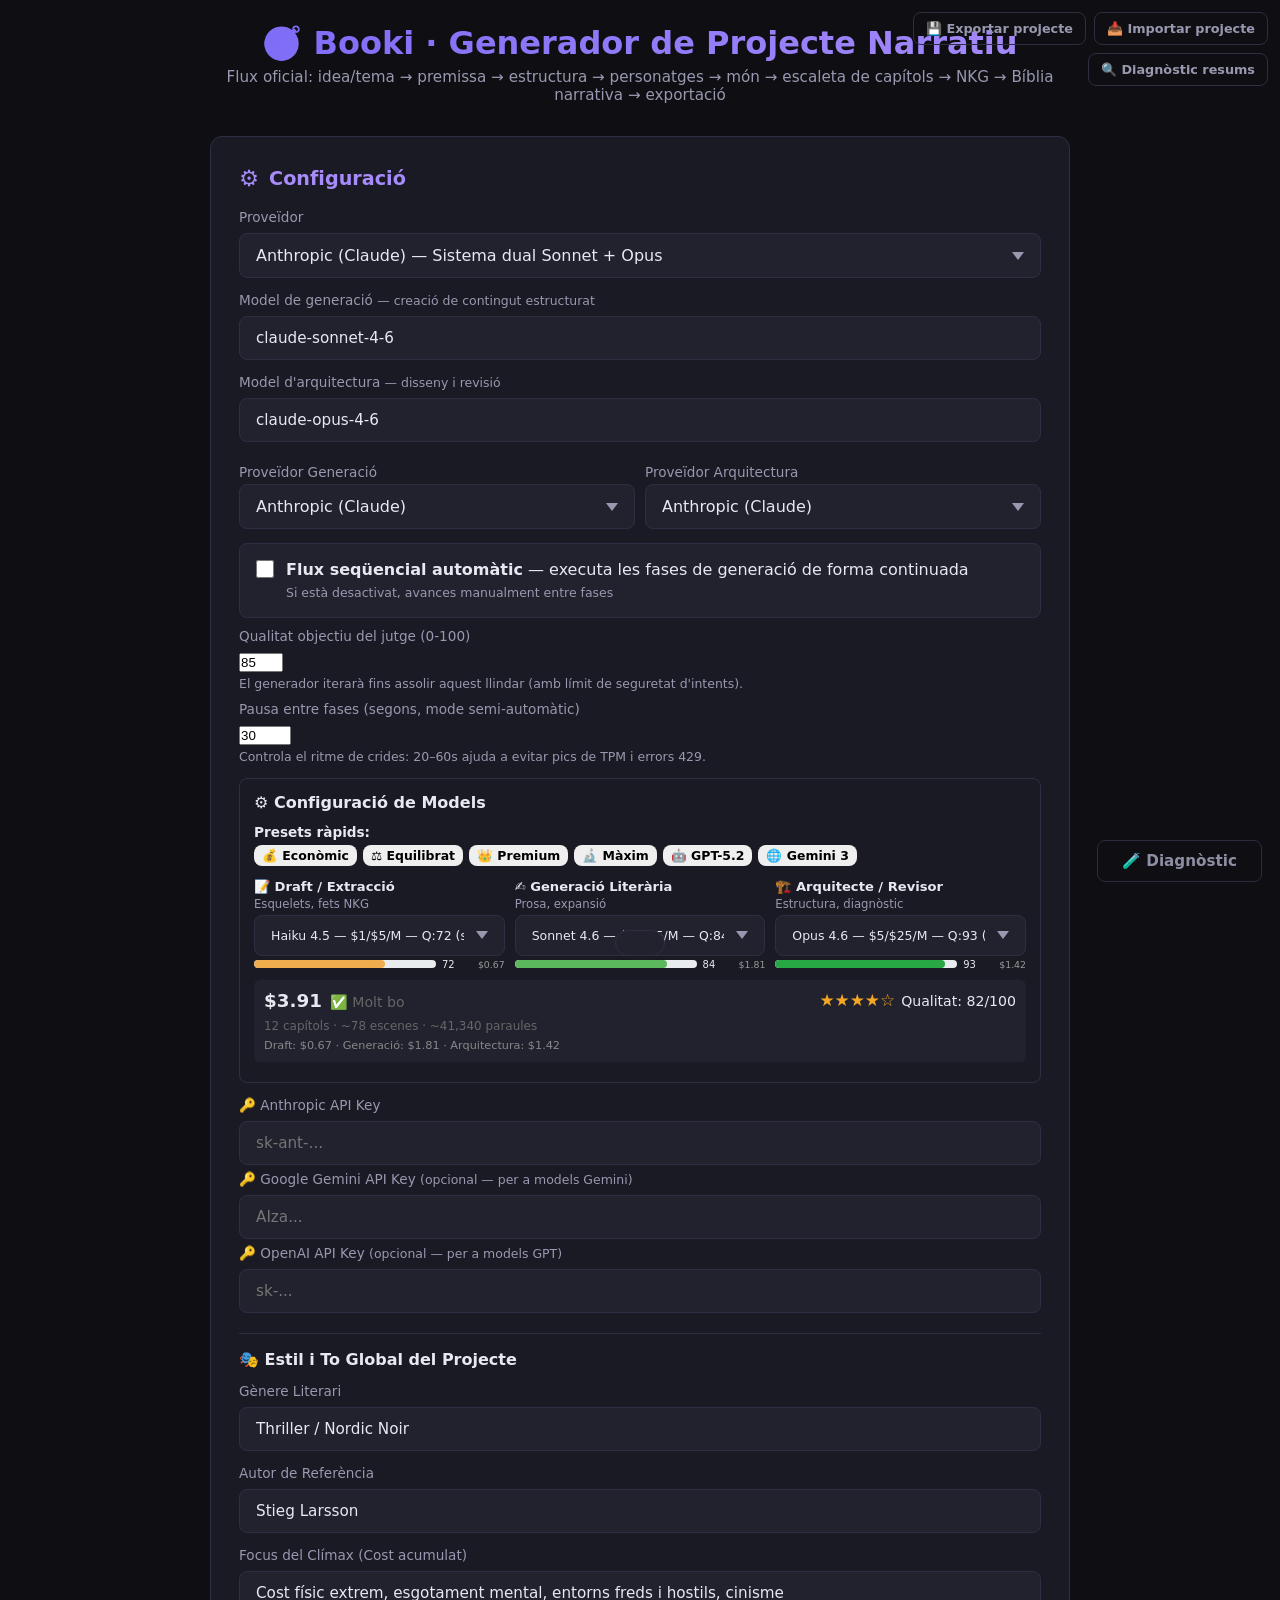
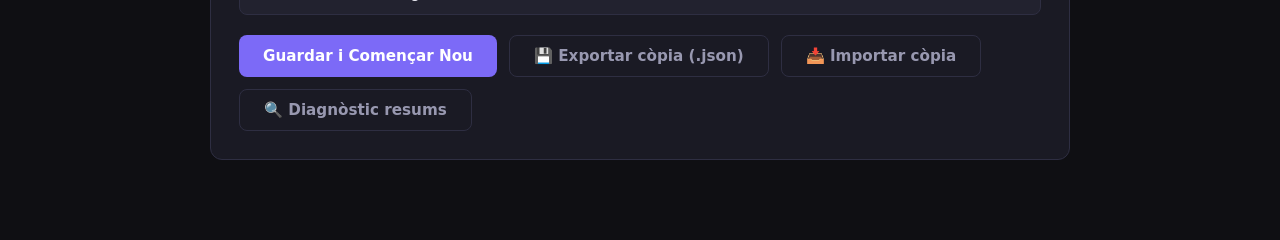
==== commit 9196d9c4: "Add collapsible generation diagnostic panel with stage telemetry" ====
--- a/index.html
+++ b/index.html
@@ -598,6 +598,42 @@
 
   /* ── Camps de config per proveïdor ── */
   .config-section { margin-top: 4px; }
+
+  /* ── Panell diagnòstic de generació (lleuger) ── */
+  #diag-toggle {
+    position: fixed;
+    right: 18px;
+    bottom: 18px;
+    z-index: 1200;
+    opacity: .92;
+  }
+  #diag-panel {
+    position: fixed;
+    right: 18px;
+    bottom: 64px;
+    width: min(420px, calc(100vw - 24px));
+    max-height: 52vh;
+    overflow: auto;
+    background: var(--surface2);
+    border: 1px solid var(--border);
+    border-radius: 10px;
+    box-shadow: 0 10px 30px rgba(0,0,0,.35);
+    padding: 10px 12px;
+    z-index: 1199;
+    font-size: .79rem;
+  }
+  .diag-title { display:flex;justify-content:space-between;align-items:center;margin-bottom:8px;font-weight:700;color:var(--accent2); }
+  .diag-grid { display:grid;grid-template-columns: 1fr 1fr; gap:6px 10px; }
+  .diag-k { color: var(--text2); }
+  .diag-v { color: var(--text1); font-family: ui-monospace, SFMono-Regular, Menlo, monospace; word-break: break-word; }
+  .diag-list {
+    margin-top: 8px;
+    border-top: 1px solid var(--border);
+    padding-top: 8px;
+  }
+  .diag-list ul { margin:6px 0 0 16px; padding:0; }
+  .diag-list li { margin-bottom:4px; color:var(--text2); font-family: ui-monospace, SFMono-Regular, Menlo, monospace; }
+
 </style>
 </head>
 <body>
@@ -607,6 +643,31 @@
   <button class="btn btn-ghost" onclick="obrirImportarCopiaSeguretat()">📥 Importar projecte</button>
   <button class="btn btn-ghost" onclick="exportarDiagnosticResums()">🔍 Diagnòstic resums</button>
 </div>
+
+
+<button id="diag-toggle" class="btn btn-ghost" onclick="toggleDiagnosticPanel()">🧪 Diagnòstic</button>
+<div id="diag-panel" class="hidden" aria-live="polite">
+  <div class="diag-title">
+    <span>Traça de generació</span>
+    <button class="btn btn-ghost" style="padding:4px 8px;font-size:.72rem;" onclick="renderDiagnosticPanel(true)">↻</button>
+  </div>
+  <div class="diag-grid">
+    <div class="diag-k">Stage actual</div><div id="diag-current-stage" class="diag-v">-</div>
+    <div class="diag-k">Últim OK</div><div id="diag-last-ok" class="diag-v">-</div>
+    <div class="diag-k">RequestId</div><div id="diag-request-id" class="diag-v">-</div>
+    <div class="diag-k">Model</div><div id="diag-model" class="diag-v">-</div>
+    <div class="diag-k">Elapsed</div><div id="diag-elapsed" class="diag-v">-</div>
+    <div class="diag-k">Retries</div><div id="diag-retries" class="diag-v">0</div>
+    <div class="diag-k">Error codi</div><div id="diag-error-code" class="diag-v">-</div>
+    <div class="diag-k">Error missatge</div><div id="diag-error-message" class="diag-v">-</div>
+    <div class="diag-k">Checkpoint</div><div id="diag-checkpoint" class="diag-v">-</div>
+  </div>
+  <div class="diag-list">
+    <strong style="font-size:.75rem;">Trace recent</strong>
+    <ul id="diag-trace-log"></ul>
+  </div>
+</div>
+
 
 <header>
   <h1>🧭 Booki · Generador de Projecte Narratiu</h1>
@@ -1575,7 +1636,222 @@
 // --- SISTEMA DE PERSISTÈNCIA ---
 const CLAU_PROJECTE_ACTUAL = 'booki_projecte_actual';
 const CLAU_HISTORIAL = 'booki_projecte_historial';
+const CLAU_STAGE_CHECKPOINTS = 'booki_stage_checkpoints_v1';
 const MAX_SNAPSHOTS = 6;
+const CHECKPOINT_STAGE_KEYS = ['premise', 'structure', 'characters', 'world', 'chapterOutline', 'nkg', 'bible'];
+
+function checkpointDeepClone(value) {
+  try {
+    return JSON.parse(JSON.stringify(value));
+  } catch (_) {
+    return null;
+  }
+}
+
+function checkpointReadStore() {
+  try {
+    const raw = localStorage.getItem(CLAU_STAGE_CHECKPOINTS);
+    const parsed = raw ? JSON.parse(raw) : {};
+    if (!parsed || typeof parsed !== 'object') return {};
+    parsed.checkpoints = (parsed.checkpoints && typeof parsed.checkpoints === 'object') ? parsed.checkpoints : {};
+    parsed.history = Array.isArray(parsed.history) ? parsed.history : [];
+    return parsed;
+  } catch (_) {
+    return {};
+  }
+}
+
+function checkpointWriteStore(store) {
+  try {
+    localStorage.setItem(CLAU_STAGE_CHECKPOINTS, JSON.stringify(store));
+  } catch (e) {
+    console.warn('No s\'ha pogut guardar checkpoint de stages:', e);
+  }
+}
+
+function checkpointBuildStageData(stageKey) {
+  if (stageKey === 'premise') {
+    return {
+      ideaTheme: ESTAT.tematica || AppState.data.ideaTheme || '',
+      selectedPremise: ESTAT.premissaTriada || null,
+      premiseOptions: Array.isArray(ESTAT._premissaLista) ? ESTAT._premissaLista.slice() : []
+    };
+  }
+  if (stageKey === 'structure') {
+    return {
+      chapterStructure: Array.isArray(ESTAT._estructuraCapitols) ? ESTAT._estructuraCapitols : [],
+      arcGlobal: ESTAT._arcGlobal || '',
+      centralThemes: Array.isArray(ESTAT._temesCentrals) ? ESTAT._temesCentrals : []
+    };
+  }
+  if (stageKey === 'characters') {
+    return {
+      characters: checkpointDeepClone((ESTAT._nkg && ESTAT._nkg.personatges) || AppState.data.characters || {}) || {}
+    };
+  }
+  if (stageKey === 'world') {
+    return {
+      worldText: String(ESTAT.monTriat || (AppState.data.world && AppState.data.world.text) || ''),
+      worldRules: checkpointDeepClone((ESTAT.bibliaNarrativa && ESTAT.bibliaNarrativa.regles_mon) || []) || []
+    };
+  }
+  if (stageKey === 'chapterOutline') {
+    return {
+      chapterOutline: checkpointDeepClone(ESTAT._escaletes || AppState.data.chapterOutline?.escaletes || []) || []
+    };
+  }
+  if (stageKey === 'nkg') {
+    return {
+      nkg: checkpointDeepClone(ESTAT._nkg || AppState.data.nkg || {}) || {}
+    };
+  }
+  if (stageKey === 'bible') {
+    return {
+      bible: checkpointDeepClone(ESTAT.bibliaNarrativa || AppState.data.bible || {}) || {}
+    };
+  }
+  return null;
+}
+
+function checkpointHasUsefulData(stageKey, data) {
+  if (!data || typeof data !== 'object') return false;
+  if (stageKey === 'premise') return !!String(data.selectedPremise || '').trim();
+  if (stageKey === 'structure') return Array.isArray(data.chapterStructure) && data.chapterStructure.length > 0;
+  if (stageKey === 'characters') return data.characters && Object.keys(data.characters).length > 0;
+  if (stageKey === 'world') return !!String(data.worldText || '').trim();
+  if (stageKey === 'chapterOutline') return Array.isArray(data.chapterOutline) && data.chapterOutline.length > 0;
+  if (stageKey === 'nkg') return data.nkg && Object.keys(data.nkg).length > 0;
+  if (stageKey === 'bible') return data.bible && Object.keys(data.bible).length > 0;
+  return false;
+}
+
+function checkpointSaveStage(stageKey, reason = '') {
+  if (!CHECKPOINT_STAGE_KEYS.includes(stageKey)) return false;
+  const stageData = checkpointBuildStageData(stageKey);
+  if (!checkpointHasUsefulData(stageKey, stageData)) return false;
+  const nowISO = new Date().toISOString();
+  const sm = AppState.runtime?.stageMachine || {};
+  const current = checkpointReadStore();
+  if (!current.createdAtISO) current.createdAtISO = nowISO;
+  const checkpoint = {
+    version: 1,
+    stageKey,
+    savedAtISO: nowISO,
+    fase: Number(ESTAT.fase || 0),
+    lastSuccessfulStage: sm.lastSuccessfulStage || stageKey,
+    reason: reason || 'stage-ok',
+    data: stageData
+  };
+  current.updatedAtISO = nowISO;
+  current.latestStage = stageKey;
+  current.checkpoints[stageKey] = checkpoint;
+  current.history.push({ stageKey, savedAtISO: nowISO, fase: checkpoint.fase, reason: checkpoint.reason });
+  if (current.history.length > 40) current.history = current.history.slice(-40);
+  checkpointWriteStore(current);
+  stagePushTrace('checkpoint', stageKey, { requestId: null, message: `saved ${stageKey}` });
+  return true;
+}
+
+function checkpointGetLatestValid() {
+  const store = checkpointReadStore();
+  const pool = Object.values(store.checkpoints || {})
+    .filter(cp => cp && CHECKPOINT_STAGE_KEYS.includes(cp.stageKey) && cp.data && typeof cp.data === 'object' && cp.savedAtISO)
+    .sort((a, b) => String(a.savedAtISO).localeCompare(String(b.savedAtISO)));
+  return pool.length ? pool[pool.length - 1] : null;
+}
+
+function checkpointApplyToState(checkpoint) {
+  if (!checkpoint || !checkpoint.data) return false;
+  const stageKey = checkpoint.stageKey;
+  const data = checkpoint.data;
+
+  if (stageKey === 'premise') {
+    ESTAT.tematica = data.ideaTheme || ESTAT.tematica;
+    ESTAT.premissaTriada = data.selectedPremise || ESTAT.premissaTriada;
+    ESTAT._premissaLista = Array.isArray(data.premiseOptions) ? data.premiseOptions : ESTAT._premissaLista;
+    appStateSet('data.ideaTheme', ESTAT.tematica || '', 'checkpointRestore:premise');
+    appStateSet('data.premise', { selected: ESTAT.premissaTriada || null, options: ESTAT._premissaLista || [] }, 'checkpointRestore:premise:data');
+  }
+  if (stageKey === 'structure') {
+    ESTAT._estructuraCapitols = Array.isArray(data.chapterStructure) ? data.chapterStructure : [];
+    ESTAT._arcGlobal = data.arcGlobal || ESTAT._arcGlobal;
+    ESTAT._temesCentrals = Array.isArray(data.centralThemes) ? data.centralThemes : ESTAT._temesCentrals;
+    appStateSet('data.structure', { chapterCount: ESTAT._estructuraCapitols.length, chapters: ESTAT._estructuraCapitols }, 'checkpointRestore:structure:data');
+  }
+  if (stageKey === 'characters') {
+    if (!ESTAT._nkg) setNkg(crearNKG(), 'checkpointRestore:characters:initNkg');
+    ESTAT._nkg.personatges = checkpointDeepClone(data.characters) || {};
+    appStateSet('data.characters', { total: Object.keys(ESTAT._nkg.personatges || {}).length, byKey: ESTAT._nkg.personatges }, 'checkpointRestore:characters:data');
+  }
+  if (stageKey === 'world') {
+    ESTAT.monTriat = data.worldText || ESTAT.monTriat;
+    if (ESTAT.bibliaNarrativa && Array.isArray(data.worldRules)) ESTAT.bibliaNarrativa.regles_mon = data.worldRules;
+    appStateSet('data.world', { text: ESTAT.monTriat || '' }, 'checkpointRestore:world:data');
+  }
+  if (stageKey === 'chapterOutline') {
+    ESTAT._escaletes = checkpointDeepClone(data.chapterOutline) || [];
+    appStateSet('data.chapterOutline', { total: ESTAT._escaletes.length, escaletes: ESTAT._escaletes }, 'checkpointRestore:outline:data');
+  }
+  if (stageKey === 'nkg') {
+    setNkg(checkpointDeepClone(data.nkg) || {}, 'checkpointRestore:nkg');
+  }
+  if (stageKey === 'bible') {
+    setBibliaNarrativa(checkpointDeepClone(data.bible) || {}, 'checkpointRestore:bible');
+  }
+
+  if (Number.isFinite(Number(checkpoint.fase))) setFase(Number(checkpoint.fase), 'checkpointRestore:fase');
+  stageOk(stageKey, { requestId: `checkpoint-restore-${stageKey}-${Date.now()}` });
+  return true;
+}
+
+function recuperarUltimCheckpointLocal() {
+  const latest = checkpointGetLatestValid();
+  if (!latest) return false;
+  try {
+    const ok = checkpointApplyToState(latest);
+    if (!ok) return false;
+    restaurarInterficieDesDeEstat();
+    toast(`Recuperat checkpoint de l'etapa: ${latest.stageKey}`);
+    return true;
+  } catch (err) {
+    console.warn('Error restaurant checkpoint local:', err);
+    return false;
+  }
+}
+
+function construirDiagnosticSessioJSON() {
+  const sm = stageEnsureRegistry();
+  const store = checkpointReadStore();
+  const checkpoints = store.checkpoints || {};
+  return {
+    generatedAtISO: new Date().toISOString(),
+    faseActual: ESTAT.fase,
+    stageMachine: {
+      currentStage: sm.currentStage,
+      lastSuccessfulStage: sm.lastSuccessfulStage,
+      stages: sm.stages
+    },
+    checkpoints: Object.keys(checkpoints).sort().map(stageKey => ({
+      stageKey,
+      savedAtISO: checkpoints[stageKey].savedAtISO,
+      fase: checkpoints[stageKey].fase,
+      keys: Object.keys(checkpoints[stageKey].data || {})
+    })),
+    latestCheckpoint: checkpointGetLatestValid() ? {
+      stageKey: checkpointGetLatestValid().stageKey,
+      savedAtISO: checkpointGetLatestValid().savedAtISO,
+      fase: checkpointGetLatestValid().fase
+    } : null
+  };
+}
+
+function exportarDiagnosticSessioJSON() {
+  const data = construirDiagnosticSessioJSON();
+  const nom = `booki_session_diagnostic_${new Date().toISOString().replace(/[:.]/g, '-').substring(0, 19)}.json`;
+  const blob = new Blob([JSON.stringify(data, null, 2)], { type: 'application/json;charset=utf-8' });
+  descarregarBlobFitxer(blob, nom);
+  toast('Diagnòstic de sessió exportat: ' + nom);
+}
 
 function construirSnapshotProjecte() {
   return {
@@ -1603,7 +1879,8 @@
 
 function comprovarProjecteGuardat() {
   const guardat = localStorage.getItem(CLAU_PROJECTE_ACTUAL);
-  if (guardat) {
+  const checkpoint = checkpointGetLatestValid();
+  if (guardat || checkpoint) {
     document.getElementById('btn-reprendre').classList.remove('hidden');
   }
 }
@@ -1641,14 +1918,18 @@
 
 function reprendreProjecteLocal() {
   const guardat = localStorage.getItem(CLAU_PROJECTE_ACTUAL);
-  if (!guardat) return;
-  try {
-    const dades = JSON.parse(guardat);
-    aplicarSnapshotProjecte(dades);
-    toast('Projecte recuperat amb èxit.');
-  } catch (e) {
-    toast('Error en recuperar el projecte: ' + e.message);
-  }
+  if (guardat) {
+    try {
+      const dades = JSON.parse(guardat);
+      aplicarSnapshotProjecte(dades);
+      toast('Projecte recuperat amb èxit.');
+      return;
+    } catch (e) {
+      toast('Error en recuperar el projecte complet: ' + e.message);
+    }
+  }
+  const recuperat = recuperarUltimCheckpointLocal();
+  if (!recuperat) toast('No hi ha cap checkpoint vàlid per recuperar.');
 }
 
 function exportarCopiaSeguretat() {
@@ -2213,6 +2494,7 @@
       currentStage: 'idea',
       lastSuccessfulStage: null,
       requestSeq: 0,
+      traceLog: [],
       stages: {}
     }
   },
@@ -2369,6 +2651,90 @@
   return { ok: errors.length === 0, errors };
 }
 
+
+function stageInferModelUsed(stageKey) {
+  const models = (USER_CONFIG && USER_CONFIG.models) || {};
+  const modelArquitecte = (USER_CONFIG && (USER_CONFIG.modelArquitecte || USER_CONFIG.modelArquitectura)) || models.arquitecte || '';
+  const modelGeneracio = (USER_CONFIG && USER_CONFIG.modelGeneracio) || models.generacio || '';
+  if (stageKey === 'structure' || stageKey === 'chapterOutline' || stageKey === 'nkg' || stageKey === 'bible') return modelArquitecte || modelGeneracio || '(no definit)';
+  if (stageKey === 'premise' || stageKey === 'characters' || stageKey === 'world') return modelGeneracio || modelArquitecte || '(no definit)';
+  return modelGeneracio || modelArquitecte || '(no definit)';
+}
+
+function stagePushTrace(eventType, stageKey, payload = {}) {
+  const sm = stageEnsureRegistry();
+  const entry = {
+    atISO: new Date().toISOString(),
+    eventType,
+    stageKey,
+    requestId: payload.requestId || null,
+    modelUsed: payload.modelUsed || null,
+    retries: Number(payload.retries || 0),
+    errorCode: payload.errorCode || null,
+    message: payload.message || ''
+  };
+  sm.traceLog = Array.isArray(sm.traceLog) ? sm.traceLog : [];
+  sm.traceLog.push(entry);
+  if (sm.traceLog.length > 60) sm.traceLog = sm.traceLog.slice(-60);
+  appStateSet('runtime.stageMachine', sm, `stageTrace:${eventType}:${stageKey}`);
+  renderDiagnosticPanel();
+}
+
+function stageElapsedMs(stageState) {
+  if (!stageState || !stageState.startedAt) return null;
+  const started = Date.parse(stageState.startedAt);
+  if (!Number.isFinite(started)) return null;
+  const ended = stageState.finishedAt ? Date.parse(stageState.finishedAt) : Date.now();
+  if (!Number.isFinite(ended)) return null;
+  return Math.max(0, ended - started);
+}
+
+function formatElapsed(ms) {
+  if (!Number.isFinite(ms)) return 'n/d';
+  if (ms < 1000) return `${ms}ms`;
+  return `${(ms / 1000).toFixed(1)}s`;
+}
+
+function updateDiagField(id, value) {
+  const el = document.getElementById(id);
+  if (el) el.textContent = value == null || value === '' ? '-' : String(value);
+}
+
+function renderDiagnosticPanel(force = false) {
+  const panel = document.getElementById('diag-panel');
+  if (!panel) return;
+  if (!force && panel.classList.contains('hidden')) return;
+  const sm = stageEnsureRegistry();
+  const currentStageKey = sm.currentStage || 'idea';
+  const currentStageState = (sm.stages && sm.stages[currentStageKey]) || {};
+  const latestCheckpoint = checkpointGetLatestValid();
+  updateDiagField('diag-current-stage', currentStageKey);
+  updateDiagField('diag-last-ok', sm.lastSuccessfulStage || '-');
+  updateDiagField('diag-request-id', currentStageState.requestId || '-');
+  updateDiagField('diag-model', currentStageState.modelUsed || stageInferModelUsed(currentStageKey));
+  updateDiagField('diag-elapsed', formatElapsed(stageElapsedMs(currentStageState)));
+  updateDiagField('diag-retries', Number(currentStageState.retries || 0));
+  updateDiagField('diag-error-code', currentStageState.errorCode || '-');
+  updateDiagField('diag-error-message', currentStageState.errorMessage || '-');
+  updateDiagField('diag-checkpoint', latestCheckpoint ? `${latestCheckpoint.stageKey} @ ${latestCheckpoint.savedAtISO}` : 'cap');
+
+  const ul = document.getElementById('diag-trace-log');
+  if (ul) {
+    const log = Array.isArray(sm.traceLog) ? sm.traceLog.slice(-8).reverse() : [];
+    ul.innerHTML = log.map(it => {
+      const msg = [it.atISO, it.eventType, it.stageKey, it.requestId || '-', it.errorCode || '-', it.message || ''].filter(Boolean).join(' · ');
+      return `<li>${escHtml(msg)}</li>`;
+    }).join('') || '<li>(sense events encara)</li>';
+  }
+}
+
+function toggleDiagnosticPanel() {
+  const panel = document.getElementById('diag-panel');
+  if (!panel) return;
+  panel.classList.toggle('hidden');
+  if (!panel.classList.contains('hidden')) renderDiagnosticPanel(true);
+}
+
 function stageEnsureRegistry() {
   const sm = AppState.runtime.stageMachine || {};
   if (!sm.stages || typeof sm.stages !== 'object') sm.stages = {};
@@ -2378,6 +2744,7 @@
   if (!sm.currentStage) sm.currentStage = 'idea';
   if (!('lastSuccessfulStage' in sm)) sm.lastSuccessfulStage = null;
   if (!Number.isFinite(sm.requestSeq)) sm.requestSeq = 0;
+  if (!Array.isArray(sm.traceLog)) sm.traceLog = [];
   AppState.runtime.stageMachine = sm;
   return sm;
 }
@@ -2395,12 +2762,14 @@
     startedAt: now,
     finishedAt: null,
     requestId,
+    modelUsed: meta.modelUsed || stageInferModelUsed(stageKey),
     errorCode: null,
     errorMessage: null,
     retries
   };
   sm.currentStage = stageKey;
   appStateSet('runtime.stageMachine', sm, `stageStart:${stageKey}`);
+  stagePushTrace('start', stageKey, { requestId, modelUsed: sm.stages[stageKey].modelUsed, retries, message: meta.reason || '' });
   return requestId;
 }
 
@@ -2413,12 +2782,20 @@
     status: 'ok',
     finishedAt: now,
     requestId: meta.requestId || prev.requestId || null,
+    modelUsed: meta.modelUsed || prev.modelUsed || stageInferModelUsed(stageKey),
     errorCode: null,
     errorMessage: null
   });
   sm.currentStage = stageKey;
   sm.lastSuccessfulStage = stageKey;
   appStateSet('runtime.stageMachine', sm, `stageOk:${stageKey}`);
+  checkpointSaveStage(stageKey, meta.reason || 'stageOk');
+  stagePushTrace('ok', stageKey, {
+    requestId: sm.stages[stageKey].requestId,
+    modelUsed: sm.stages[stageKey].modelUsed,
+    retries: sm.stages[stageKey].retries,
+    message: `elapsed=${formatElapsed(stageElapsedMs(sm.stages[stageKey]))}`
+  });
 }
 
 function stageError(stageKey, err, meta = {}) {
@@ -2430,15 +2807,23 @@
     status: 'error',
     finishedAt: now,
     requestId: meta.requestId || prev.requestId || null,
+    modelUsed: meta.modelUsed || prev.modelUsed || stageInferModelUsed(stageKey),
     errorCode: meta.errorCode || err?.code || 'STAGE_ERROR',
     errorMessage: String(meta.errorMessage || err?.message || 'Error desconegut')
   });
   sm.currentStage = stageKey;
   appStateSet('runtime.stageMachine', sm, `stageError:${stageKey}`);
+  stagePushTrace('error', stageKey, {
+    requestId: sm.stages[stageKey].requestId,
+    modelUsed: sm.stages[stageKey].modelUsed,
+    retries: sm.stages[stageKey].retries,
+    errorCode: sm.stages[stageKey].errorCode,
+    message: sm.stages[stageKey].errorMessage
+  });
 }
 
 async function runStage(stageKey, fn, options = {}) {
-  const requestId = stageStart(stageKey);
+  const requestId = stageStart(stageKey, { modelUsed: options.modelUsed || stageInferModelUsed(stageKey) });
   try {
     if (typeof options.validateInput === 'function') {
       const vin = options.validateInput();
@@ -8374,6 +8759,7 @@
       total: totsResultats.length,
       escaletes: totsResultats
     }, 'iniciarFaseEscaleta');
+    checkpointSaveStage('chapterOutline', 'iniciarFaseEscaleta:postData');
     if (ESTAT._nkg) stageOk('nkg', { requestId: `nkg-ready-${Date.now()}` });
   } catch (e) {
     hideLoader('20');
@@ -19672,6 +20058,8 @@
   comprovarProjecteGuardat();
   // Actualitzar visibilitat dels botons de config segons si hi ha projecte actiu
   actualitzarVisibilitatBotonsConfig();
+  renderDiagnosticPanel(true);
+  setInterval(() => renderDiagnosticPanel(), 1200);
 });
 
 </script>
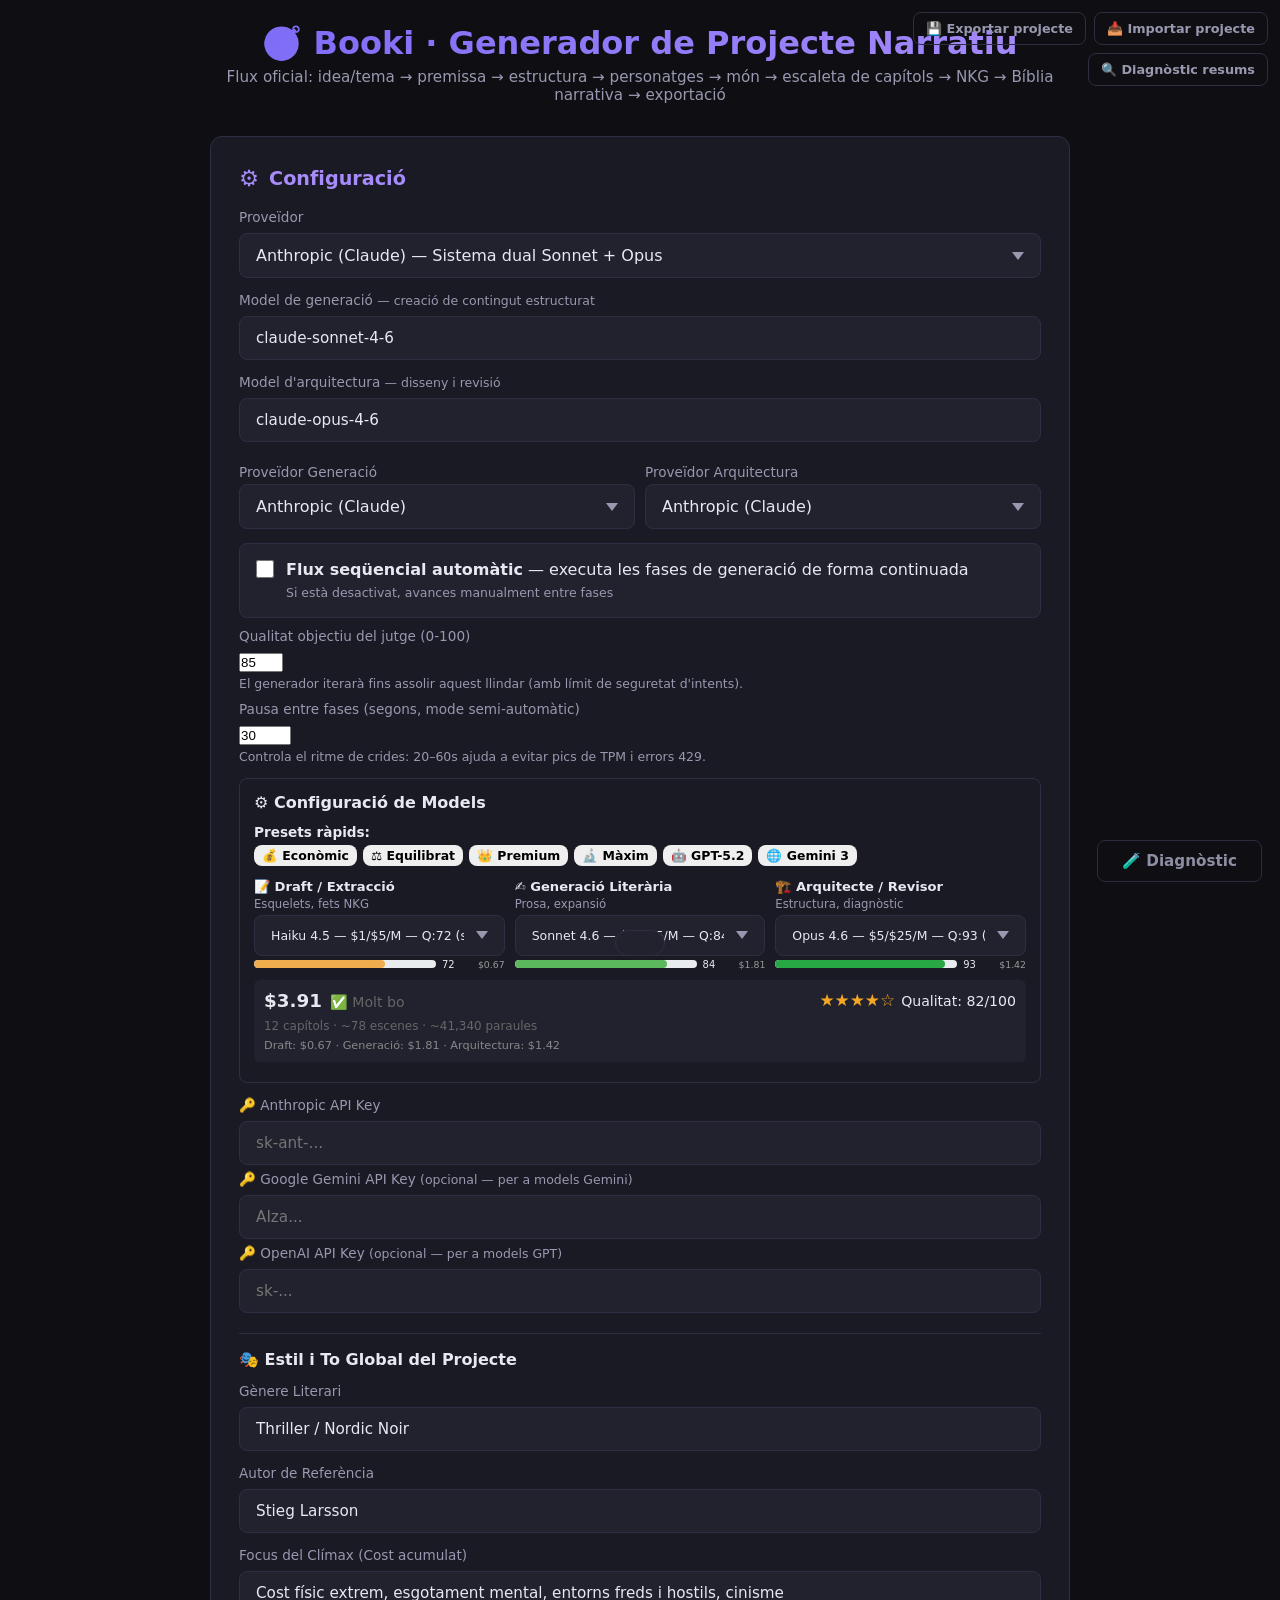
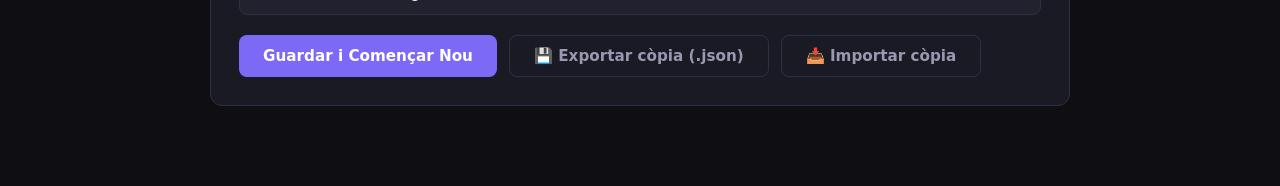
==== commit 3ade9630: "Final cleanup pass: trim redundant UI and tighten section organization" ====
--- a/index.html
+++ b/index.html
@@ -649,7 +649,7 @@
 <div id="diag-panel" class="hidden" aria-live="polite">
   <div class="diag-title">
     <span>Traça de generació</span>
-    <button class="btn btn-ghost" style="padding:4px 8px;font-size:.72rem;" onclick="renderDiagnosticPanel(true)">↻</button>
+    <button class="btn btn-ghost" style="padding:4px 8px;font-size:.72rem;" onclick="Renderer.renderDiagnosticPanel(true)">↻</button>
   </div>
   <div class="diag-grid">
     <div class="diag-k">Stage actual</div><div id="diag-current-stage" class="diag-v">-</div>
@@ -808,7 +808,6 @@
     <button id="btn-reprendre" class="btn btn-secondary hidden" onclick="reprendreProjecteLocal()">📂 Reprendre projecte anterior</button>
     <button class="btn btn-ghost" onclick="exportarCopiaSeguretat()">💾 Exportar còpia (.json)</button>
     <button class="btn btn-ghost" onclick="obrirImportarCopiaSeguretat()">📥 Importar còpia</button>
-    <button class="btn btn-ghost" onclick="exportarDiagnosticResums()">🔍 Diagnòstic resums</button>
     <input type="file" id="input-copia-seguretat" accept="application/json,.json" class="hidden" onchange="importarCopiaSeguretat(event)">
   </div>
 </div>
@@ -1640,6 +1639,90 @@
 const MAX_SNAPSHOTS = 6;
 const CHECKPOINT_STAGE_KEYS = ['premise', 'structure', 'characters', 'world', 'chapterOutline', 'nkg', 'bible'];
 
+
+// ═══════════════════════════════════════════════════════════
+//  REGION: RENDERER (UI només)
+// ═══════════════════════════════════════════════════════════
+const Renderer = {
+  show(id) {
+    const el = document.getElementById(id);
+    if (el) el.classList.remove('hidden');
+  },
+  hide(id) {
+    const el = document.getElementById(id);
+    if (el) el.classList.add('hidden');
+  },
+  setText(id, text) {
+    const el = document.getElementById(id);
+    if (el) el.textContent = text == null ? '' : String(text);
+  },
+  renderResumeButtonVisibility(hasSavedData) {
+    const btn = document.getElementById('btn-reprendre');
+    if (btn) btn.classList.toggle('hidden', !hasSavedData);
+  },
+  renderFase1Start() {
+    updateProgress(1);
+    showCard('fase-1');
+    showLoader(1);
+  },
+  renderFase1Result(textResponse) {
+    hideLoader(1);
+    renderPremisses(textResponse);
+  },
+  renderFase1Error() {
+    hideLoader(1);
+  },
+  renderEscaletaStart() {
+    updateProgress(20);
+    showCard('fase-20');
+    setTimeout(() => document.getElementById('fase-20')?.scrollIntoView({ behavior: 'smooth', block: 'start' }), 100);
+    showLoader('20');
+    this.setText('loader-20-text', 'Opus generant escaleta per escenes…');
+  },
+  renderEscaletaProgress(capsInfo, waiting = false) {
+    if (waiting) {
+      this.setText('loader-20-text', `⏳ Esperant per al rate limit de Gemini… (caps. ${capsInfo})`);
+      return;
+    }
+    this.setText('loader-20-text', `Generant escaleta: capítols ${capsInfo}…`);
+  },
+  renderEscaletaDone(totsResultats) {
+    hideLoader('20');
+    mostrarEscaleta(totsResultats);
+    this.show('btn-fase21');
+  },
+  renderEscaletaError() {
+    hideLoader('20');
+  },
+  renderDiagnosticPanel(force = false) {
+    const panel = document.getElementById('diag-panel');
+    if (!panel) return;
+    if (!force && panel.classList.contains('hidden')) return;
+    const sm = stageEnsureRegistry();
+    const currentStageKey = sm.currentStage || 'idea';
+    const currentStageState = (sm.stages && sm.stages[currentStageKey]) || {};
+    const latestCheckpoint = checkpointGetLatestValid();
+
+    this.setText('diag-current-stage', currentStageKey);
+    this.setText('diag-last-ok', sm.lastSuccessfulStage || '-');
+    this.setText('diag-request-id', currentStageState.requestId || '-');
+    this.setText('diag-model', currentStageState.modelUsed || stageInferModelUsed(currentStageKey));
+    this.setText('diag-elapsed', formatElapsed(stageElapsedMs(currentStageState)));
+    this.setText('diag-retries', Number(currentStageState.retries || 0));
+    this.setText('diag-error-code', currentStageState.errorCode || '-');
+    this.setText('diag-error-message', currentStageState.errorMessage || '-');
+    this.setText('diag-checkpoint', latestCheckpoint ? `${latestCheckpoint.stageKey} @ ${latestCheckpoint.savedAtISO}` : 'cap');
+
+    const ul = document.getElementById('diag-trace-log');
+    if (!ul) return;
+    const log = Array.isArray(sm.traceLog) ? sm.traceLog.slice(-8).reverse() : [];
+    ul.innerHTML = log.map(it => {
+      const msg = [it.atISO, it.eventType, it.stageKey, it.requestId || '-', it.errorCode || '-', it.message || ''].filter(Boolean).join(' · ');
+      return `<li>${escHtml(msg)}</li>`;
+    }).join('') || '<li>(sense events encara)</li>';
+  }
+};
+
 function checkpointDeepClone(value) {
   try {
     return JSON.parse(JSON.stringify(value));
@@ -1880,9 +1963,7 @@
 function comprovarProjecteGuardat() {
   const guardat = localStorage.getItem(CLAU_PROJECTE_ACTUAL);
   const checkpoint = checkpointGetLatestValid();
-  if (guardat || checkpoint) {
-    document.getElementById('btn-reprendre').classList.remove('hidden');
-  }
+  Renderer.renderResumeButtonVisibility(!!(guardat || checkpoint));
 }
 
 function aplicarSnapshotProjecte(dades) {
@@ -2652,6 +2733,9 @@
 }
 
 
+// ═══════════════════════════════════════════════════════════
+//  REGION: STAGE MACHINE + TRACE
+// ═══════════════════════════════════════════════════════════
 function stageInferModelUsed(stageKey) {
   const models = (USER_CONFIG && USER_CONFIG.models) || {};
   const modelArquitecte = (USER_CONFIG && (USER_CONFIG.modelArquitecte || USER_CONFIG.modelArquitectura)) || models.arquitecte || '';
@@ -2677,7 +2761,7 @@
   sm.traceLog.push(entry);
   if (sm.traceLog.length > 60) sm.traceLog = sm.traceLog.slice(-60);
   appStateSet('runtime.stageMachine', sm, `stageTrace:${eventType}:${stageKey}`);
-  renderDiagnosticPanel();
+  Renderer.renderDiagnosticPanel();
 }
 
 function stageElapsedMs(stageState) {
@@ -2695,44 +2779,11 @@
   return `${(ms / 1000).toFixed(1)}s`;
 }
 
-function updateDiagField(id, value) {
-  const el = document.getElementById(id);
-  if (el) el.textContent = value == null || value === '' ? '-' : String(value);
-}
-
-function renderDiagnosticPanel(force = false) {
-  const panel = document.getElementById('diag-panel');
-  if (!panel) return;
-  if (!force && panel.classList.contains('hidden')) return;
-  const sm = stageEnsureRegistry();
-  const currentStageKey = sm.currentStage || 'idea';
-  const currentStageState = (sm.stages && sm.stages[currentStageKey]) || {};
-  const latestCheckpoint = checkpointGetLatestValid();
-  updateDiagField('diag-current-stage', currentStageKey);
-  updateDiagField('diag-last-ok', sm.lastSuccessfulStage || '-');
-  updateDiagField('diag-request-id', currentStageState.requestId || '-');
-  updateDiagField('diag-model', currentStageState.modelUsed || stageInferModelUsed(currentStageKey));
-  updateDiagField('diag-elapsed', formatElapsed(stageElapsedMs(currentStageState)));
-  updateDiagField('diag-retries', Number(currentStageState.retries || 0));
-  updateDiagField('diag-error-code', currentStageState.errorCode || '-');
-  updateDiagField('diag-error-message', currentStageState.errorMessage || '-');
-  updateDiagField('diag-checkpoint', latestCheckpoint ? `${latestCheckpoint.stageKey} @ ${latestCheckpoint.savedAtISO}` : 'cap');
-
-  const ul = document.getElementById('diag-trace-log');
-  if (ul) {
-    const log = Array.isArray(sm.traceLog) ? sm.traceLog.slice(-8).reverse() : [];
-    ul.innerHTML = log.map(it => {
-      const msg = [it.atISO, it.eventType, it.stageKey, it.requestId || '-', it.errorCode || '-', it.message || ''].filter(Boolean).join(' · ');
-      return `<li>${escHtml(msg)}</li>`;
-    }).join('') || '<li>(sense events encara)</li>';
-  }
-}
-
 function toggleDiagnosticPanel() {
   const panel = document.getElementById('diag-panel');
   if (!panel) return;
   panel.classList.toggle('hidden');
-  if (!panel.classList.contains('hidden')) renderDiagnosticPanel(true);
+  if (!panel.classList.contains('hidden')) Renderer.renderDiagnosticPanel(true);
 }
 
 function stageEnsureRegistry() {
@@ -3382,16 +3433,13 @@
   appStateSet('data.ideaTheme', sel, 'iniciarFase1');
   stageOk('idea', { requestId: `idea-${Date.now()}` });
   setFase(1);
-  updateProgress(1);
-  showCard('fase-1');
-  showLoader(1);
+  Renderer.renderFase1Start();
 
   try {
     await runStage('premise', async () => {
       const res = await fase1_premisses(sel, [], USER_CONFIG);
       ESTAT.history = res.history;
-      hideLoader(1);
-      renderPremisses(res.response);
+      Renderer.renderFase1Result(res.response);
       appStateSet('data.premise', {
         selected: ESTAT.premissaTriada || null,
         options: Array.isArray(ESTAT._premissaLista) ? ESTAT._premissaLista.slice() : []
@@ -3400,7 +3448,7 @@
       validateInput: () => validarInputStage('premise', { ideaTheme: ESTAT.tematica })
     });
   } catch (err) {
-    hideLoader(1);
+    Renderer.renderFase1Error();
     toast('Error: ' + err.message);
   }
 }
@@ -4920,6 +4968,10 @@
   }
 }
 
+function mostrarBotoExportNKGBiblia() {
+  document.getElementById('btn-fase23-nou')?.classList.remove('hidden');
+}
+
 function mostrarFaltantsNKG() {
   const cos = document.getElementById('nkg-faltants-cos');
   if (!cos) return;
@@ -4943,7 +4995,7 @@
   const resumDiv = document.getElementById('nkg-resum-text');
   const botonsDiv = document.getElementById('nkg-mode-botons');
   if (!wrap || !resumDiv || !botonsDiv) {
-    document.getElementById('btn-fase23-nou')?.classList.remove('hidden');
+    mostrarBotoExportNKGBiblia();
     return;
   }
   const validacioInputNkg = validarInputStage('nkg', {
@@ -4970,7 +5022,7 @@
     errDiv.style.cssText = 'color:#e55;font-size:.88rem;margin-bottom:8px;';
     errDiv.textContent = `❌ Errors bloquejants: ${validacio.errors.join(' | ')}`;
     botonsDiv.parentNode.insertBefore(errDiv, botonsDiv);
-    document.getElementById('btn-fase23-nou')?.classList.remove('hidden');
+    mostrarBotoExportNKGBiblia();
   } else {
     const validacioSortidaNkg = validarOutputNkgDossier(nkg);
     if (!validacioSortidaNkg.ok) {
@@ -4979,7 +5031,7 @@
       errDiv.style.cssText = 'color:#e55;font-size:.88rem;margin-bottom:8px;';
       errDiv.textContent = `❌ NKG incomplet: ${validacioSortidaNkg.errors.join(' | ')}`;
       botonsDiv.parentNode.insertBefore(errDiv, botonsDiv);
-      document.getElementById('btn-fase23-nou')?.classList.remove('hidden');
+      mostrarBotoExportNKGBiblia();
       wrap.classList.remove('hidden');
       return;
     }
@@ -8692,11 +8744,7 @@
 // ═══════════════════════════════════════════════════════════
 async function iniciarFaseEscaleta() {
   setFase(20);
-  updateProgress(20);
-  showCard('fase-20');
-  setTimeout(() => document.getElementById('fase-20')?.scrollIntoView({ behavior: 'smooth', block: 'start' }), 100);
-  showLoader('20');
-  document.getElementById('loader-20-text').textContent = 'Opus generant escaleta per escenes…';
+  Renderer.renderEscaletaStart();
   try {
     const totsResultats = await runStage('chapterOutline', async () => {
       const caps = ESTAT._estructuraCapitols;
@@ -8705,15 +8753,12 @@
       for (let offset = 0; offset < caps.length; offset += BLOC) {
         const bloc = caps.slice(offset, offset + BLOC);
         const capsInfo = `${offset + 1}-${Math.min(offset + BLOC, caps.length)} de ${caps.length}`;
-        document.getElementById('loader-20-text').textContent =
-          `Generant escaleta: capítols ${capsInfo}…`;
+        Renderer.renderEscaletaProgress(capsInfo, false);
 
         if (offset > 0) {
-          document.getElementById('loader-20-text').textContent =
-            `⏳ Esperant per al rate limit de Gemini… (caps. ${capsInfo})`;
+          Renderer.renderEscaletaProgress(capsInfo, true);
           await new Promise(r => setTimeout(r, 8000));
-          document.getElementById('loader-20-text').textContent =
-            `Generant escaleta: capítols ${capsInfo}…`;
+          Renderer.renderEscaletaProgress(capsInfo, false);
         }
 
         const res = await generarEscaletaBloc(bloc, offset, USER_CONFIG);
@@ -8752,9 +8797,7 @@
     });
 
     ESTAT._escaletes = totsResultats;
-    hideLoader('20');
-    mostrarEscaleta(totsResultats);
-    document.getElementById('btn-fase21').classList.remove('hidden');
+    Renderer.renderEscaletaDone(totsResultats);
     appStateSet('data.chapterOutline', {
       total: totsResultats.length,
       escaletes: totsResultats
@@ -8762,7 +8805,7 @@
     checkpointSaveStage('chapterOutline', 'iniciarFaseEscaleta:postData');
     if (ESTAT._nkg) stageOk('nkg', { requestId: `nkg-ready-${Date.now()}` });
   } catch (e) {
-    hideLoader('20');
+    Renderer.renderEscaletaError();
     toast('Error generant escaleta: ' + e.message);
   }
 }
@@ -8783,7 +8826,7 @@
 }
 
 // ═══════════════════════════════════════════════════════════
-//  FASE 23: Escriptura de capítols (Sonnet + Registre)
+//  FASE 23 (legacy desactivat): Escriptura de capítols
 // ═══════════════════════════════════════════════════════════
 async function iniciarFase11() {
   if (!PRODUCT_SCOPE.bookWritingEnabled) {
@@ -20058,8 +20101,8 @@
   comprovarProjecteGuardat();
   // Actualitzar visibilitat dels botons de config segons si hi ha projecte actiu
   actualitzarVisibilitatBotonsConfig();
-  renderDiagnosticPanel(true);
-  setInterval(() => renderDiagnosticPanel(), 1200);
+  Renderer.renderDiagnosticPanel(true);
+  setInterval(() => Renderer.renderDiagnosticPanel(), 1200);
 });
 
 </script>
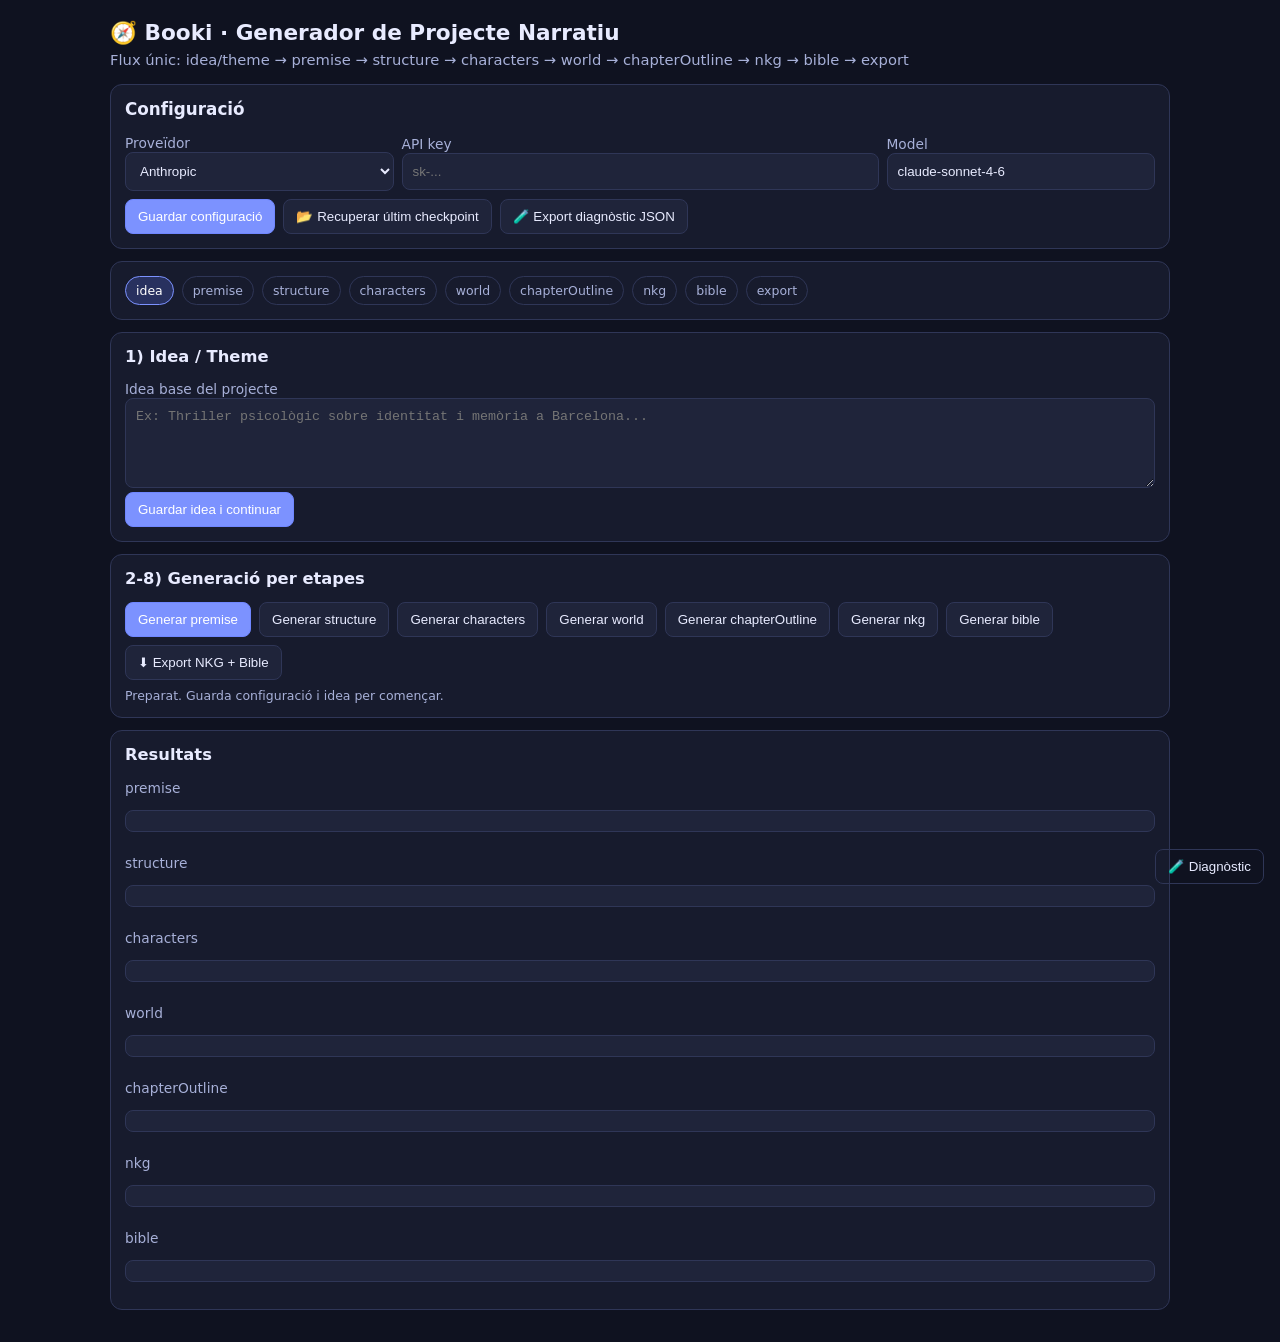
==== commit 950f1fed: "Hard-reduce index.html to single official NKG/Bible generator flow" ====
--- a/index.html
+++ b/index.html
@@ -1,2576 +1,153 @@
-<!DOCTYPE html>
+<!doctype html>
 <html lang="ca">
 <head>
-<meta charset="UTF-8">
-<meta name="viewport" content="width=device-width, initial-scale=1.0">
-<title>Conte IA</title>
-<style>
-  :root {
-    --bg:       #0f0f13;
-    --surface:  #1a1a24;
-    --surface2: #22222f;
-    --border:   #2e2e42;
-    --accent:   #7c6af7;
-    --accent2:  #a78bfa;
-    --text:     #e8e8f0;
-    --text2:    #9898b0;
-    --success:  #4ade80;
-    --warning:  #fbbf24;
-    --radius:   12px;
-    --font:     'Segoe UI', system-ui, sans-serif;
-  }
-
-  * { box-sizing: border-box; margin: 0; padding: 0; }
-
-  body {
-    background: var(--bg);
-    color: var(--text);
-    font-family: var(--font);
-    min-height: 100vh;
-    display: flex;
-    flex-direction: column;
-    align-items: center;
-    padding: 24px 16px 60px;
-  }
-
-  /* ── Header ── */
-  header {
-    width: 100%;
-    max-width: 860px;
-    text-align: center;
-    margin-bottom: 32px;
-  }
-  header h1 {
-    font-size: 2rem;
-    font-weight: 700;
-    background: linear-gradient(135deg, var(--accent), var(--accent2));
-    -webkit-background-clip: text;
-    -webkit-text-fill-color: transparent;
-    margin-bottom: 6px;
-  }
-  header p { color: var(--text2); font-size: .95rem; }
-
-
-  /* ── Accions ràpides projecte (top-right) ── */
-  .project-actions-top {
-    position: fixed;
-    top: 12px;
-    right: 12px;
-    z-index: 1100;
-    display: flex;
-    gap: 8px;
-    flex-wrap: wrap;
-    justify-content: flex-end;
-    max-width: min(92vw, 520px);
-  }
-  .project-actions-top .btn {
-    padding: 8px 12px;
-    font-size: .8rem;
-  }
-  @media (max-width: 720px) {
-    .project-actions-top {
-      position: sticky;
-      top: 6px;
-      right: auto;
-      width: 100%;
-      max-width: 860px;
-      margin: 0 auto 10px;
+  <meta charset="utf-8" />
+  <meta name="viewport" content="width=device-width, initial-scale=1" />
+  <title>Booki · Generador de Projecte Narratiu</title>
+  <style>
+    :root {
+      --bg:#0f1220;--surface:#171b2d;--surface2:#1f243a;--text:#e8ebff;--text2:#a7b0d8;
+      --accent:#7c92ff;--accent2:#9eb0ff;--ok:#2fba7a;--err:#e45d6f;--border:#2f3657;
     }
-  }
-
-  /* ── Progress bar ── */
-  #progress-wrap {
-    width: 100%;
-    max-width: 860px;
-    margin-bottom: 28px;
-  }
-  .progress-steps {
-    display: flex;
-    gap: 6px;
-    align-items: center;
-    overflow-x: auto;
-    padding-bottom: 4px;
-  }
-  .step-pill {
-    flex-shrink: 0;
-    padding: 5px 14px;
-    border-radius: 99px;
-    font-size: .75rem;
-    font-weight: 600;
-    background: var(--surface2);
-    color: var(--text2);
-    border: 1px solid var(--border);
-    transition: all .3s;
-  }
-  .step-pill.done   { background: #2a2a3d; color: var(--accent2); border-color: var(--accent); }
-  .step-pill.active { background: var(--accent); color: #fff; border-color: var(--accent); }
-  .step-arrow { color: var(--border); font-size: .8rem; flex-shrink: 0; }
-
-  /* ── Card ── */
-  .card {
-    width: 100%;
-    max-width: 860px;
-    background: var(--surface);
-    border: 1px solid var(--border);
-    border-radius: var(--radius);
-    padding: 28px;
-    margin-bottom: 20px;
-  }
-  .card h2 {
-    font-size: 1.2rem;
-    font-weight: 600;
-    margin-bottom: 18px;
-    color: var(--accent2);
-    display: flex;
-    align-items: center;
-    gap: 10px;
-  }
-  .card h2 .icon { font-size: 1.4rem; }
-
-  /* ── Select ── */
-  select {
-    width: 100%;
-    padding: 12px 16px;
-    background: var(--surface2);
-    border: 1px solid var(--border);
-    border-radius: 8px;
-    color: var(--text);
-    font-size: 1rem;
-    font-family: var(--font);
-    cursor: pointer;
-    appearance: none;
-    background-image: url("data:image/svg+xml,%3Csvg xmlns='http://www.w3.org/2000/svg' width='12' height='8' viewBox='0 0 12 8'%3E%3Cpath fill='%239898b0' d='M6 8L0 0h12z'/%3E%3C/svg%3E");
-    background-repeat: no-repeat;
-    background-position: right 16px center;
-    padding-right: 40px;
-  }
-  select:focus { outline: none; border-color: var(--accent); }
-
-  input[type=text],
-  input[type=password] {
-    width: 100%;
-    padding: 12px 16px;
-    background: var(--surface2);
-    border: 1px solid var(--border);
-    border-radius: 8px;
-    color: var(--text);
-    font-size: .95rem;
-    font-family: var(--font);
-  }
-  input[type=text]:focus,
-  input[type=password]:focus { outline: none; border-color: var(--accent); }
-
-  .field-label {
-    display: block;
-    font-size: .85rem;
-    color: var(--text2);
-    margin: 14px 0 8px;
-  }
-
-  /* ── Botons ── */
-  .btn {
-    display: inline-flex;
-    align-items: center;
-    gap: 8px;
-    padding: 11px 24px;
-    border-radius: 8px;
-    font-size: .95rem;
-    font-weight: 600;
-    cursor: pointer;
-    border: none;
-    transition: all .2s;
-    font-family: var(--font);
-  }
-  .btn-primary   { background: var(--accent); color: #fff; }
-  .btn-primary:hover { background: #6b5be0; transform: translateY(-1px); }
-  .btn-secondary { background: var(--surface2); color: var(--text); border: 1px solid var(--border); }
-  .btn-secondary:hover { border-color: var(--accent); color: var(--accent2); }
-  .btn-ghost { background: transparent; color: var(--text2); border: 1px solid var(--border); }
-  .btn-ghost:hover { color: var(--text); border-color: var(--text2); }
-  .btn:disabled { opacity: .4; cursor: not-allowed; transform: none !important; }
-  .btn-row { display: flex; gap: 12px; flex-wrap: wrap; margin-top: 20px; }
-
-  /* ── Pills de selecció (estil narratiu) ── */
-  .opts-row {
-    display: flex;
-    gap: 10px;
-    flex-wrap: wrap;
-    margin-bottom: 4px;
-  }
-  .opt-pill {
-    flex: 1;
-    min-width: 130px;
-    padding: 14px 16px;
-    background: var(--surface2);
-    border: 2px solid var(--border);
-    border-radius: 10px;
-    cursor: pointer;
-    text-align: center;
-    font-size: .88rem;
-    font-weight: 600;
-    transition: all .2s;
-    line-height: 1.4;
-    user-select: none;
-  }
-  .opt-pill small {
-    display: block;
-    font-weight: 400;
-    color: var(--text2);
-    font-size: .75rem;
-    margin-top: 4px;
-  }
-  .opt-pill:hover   { border-color: var(--accent); }
-  .opt-pill.chosen  { border-color: var(--accent); background: #1e1b38; color: var(--accent2); }
-  .opt-pill.chosen small { color: var(--accent2); }
-
-  /* ── Llista de premisses ── */
-  .premise-list { display: flex; flex-direction: column; gap: 10px; }
-  .premise-item {
-    display: flex;
-    align-items: flex-start;
-    gap: 12px;
-    padding: 14px 16px;
-    background: var(--surface2);
-    border: 2px solid var(--border);
-    border-radius: 10px;
-    cursor: pointer;
-    transition: all .2s;
-  }
-  .premise-item:hover  { border-color: var(--accent); }
-  .premise-item.chosen { border-color: var(--accent); background: #1e1b38; }
-  .premise-item input[type=radio] { margin-top: 2px; accent-color: var(--accent); flex-shrink: 0; }
-  .premise-item label { cursor: pointer; line-height: 1.5; font-size: .95rem; }
-
-  /* ── Badge Recomanat ── */
-  .badge-recomanat {
-    display: inline-block;
-    background: linear-gradient(135deg, var(--accent), var(--accent2));
-    color: #fff;
-    font-size: .68rem;
-    font-weight: 700;
-    padding: 2px 9px;
-    border-radius: 99px;
-    text-transform: uppercase;
-    letter-spacing: .07em;
-    margin-right: 8px;
-    vertical-align: middle;
-    flex-shrink: 0;
-  }
-
-  /* ── Loader ── */
-  .loader-wrap {
-    display: none;
-    flex-direction: column;
-    align-items: center;
-    gap: 12px;
-    padding: 32px 0;
-    color: var(--text2);
-    font-size: .9rem;
-  }
-  .loader-wrap.visible { display: flex; }
-  .spinner {
-    width: 40px;
-    height: 40px;
-    border: 3px solid var(--border);
-    border-top-color: var(--accent);
-    border-radius: 50%;
-    animation: spin .8s linear infinite;
-  }
-  @keyframes spin { to { transform: rotate(360deg); } }
-  .spinner-sm {
-    display: inline-block;
-    width: 13px; height: 13px;
-    border: 2px solid var(--border);
-    border-top-color: var(--accent);
-    border-radius: 50%;
-    animation: spin .8s linear infinite;
-    flex-shrink: 0;
-    vertical-align: middle;
-  }
-  /* ── Jutge panel ── */
-  #jutge-panel details > summary { list-style: none; }
-  #jutge-panel details > summary::-webkit-details-marker { display: none; }
-
-  /* ── Toast ── */
-  #toast {
-    position: fixed;
-    bottom: 24px;
-    left: 50%;
-    transform: translateX(-50%) translateY(80px);
-    background: var(--surface2);
-    border: 1px solid var(--border);
-    color: var(--text);
-    padding: 12px 24px;
-    border-radius: 99px;
-    font-size: .9rem;
-    transition: transform .3s;
-    z-index: 9999;
-    pointer-events: none;
-  }
-  #toast.show { transform: translateX(-50%) translateY(0); }
-
-  /* ── Reader del conte ── */
-  .conte-reader {
-    background: var(--surface2);
-    border: 1px solid var(--border);
-    border-radius: 10px;
-    padding: 40px 48px;
-    font-family: 'Georgia', 'Times New Roman', serif;
-    font-size: 1.05rem;
-    line-height: 1.9;
-    color: var(--text);
-    max-height: 72vh;
-    overflow-y: auto;
-  }
-  .conte-reader p {
-    margin-bottom: 1.1em;
-    text-indent: 0;
-  }
-  @media (max-width: 600px) {
-    .conte-reader { padding: 24px 20px; font-size: .97rem; }
-  }
-  .conte-wordcount {
-    font-size: .78rem;
-    color: var(--text2);
-    margin-top: 10px;
-    text-align: right;
-  }
-
-  /* ── Millora ── */
-  .millora-row {
-    display: flex;
-    gap: 10px;
-    margin-top: 14px;
-  }
-  .millora-row input {
-    flex: 1;
-    padding: 10px 14px;
-    background: var(--surface2);
-    border: 1px solid var(--border);
-    border-radius: 8px;
-    color: var(--text);
-    font-size: .9rem;
-    font-family: var(--font);
-  }
-  .millora-row input:focus { outline: none; border-color: var(--accent); }
-  .millora-row input::placeholder { color: var(--text2); }
-
-  /* ── Export ── */
-  .export-link {
-    display: inline-flex;
-    align-items: center;
-    gap: 8px;
-    color: var(--accent2);
-    text-decoration: none;
-    font-size: .9rem;
-    font-weight: 600;
-    padding: 8px 16px;
-    border: 1px solid var(--accent);
-    border-radius: 8px;
-    transition: all .2s;
-  }
-  .export-link:hover { background: #1e1b38; }
-
-  /* ── Worldbuilding multi-select ── */
-  .world-item {
-    display: flex;
-    align-items: flex-start;
-    gap: 12px;
-    padding: 14px 16px;
-    background: var(--surface2);
-    border: 2px solid var(--border);
-    border-radius: 10px;
-    cursor: pointer;
-    transition: all .2s;
-  }
-  .world-item:hover  { border-color: var(--accent); }
-  .world-item.chosen { border-color: var(--accent); background: #1e1b38; }
-  .world-item input[type=checkbox] { margin-top: 3px; accent-color: var(--accent); flex-shrink: 0; width: 16px; height: 16px; cursor: pointer; }
-  .world-item label { cursor: pointer; line-height: 1.5; font-size: .95rem; }
-
-  /* ── Resultat worldbuilding ── */
-  .worldbuilding-result {
-    background: var(--surface2);
-    border: 1px solid var(--border);
-    border-radius: 10px;
-    padding: 28px 32px;
-    font-size: .95rem;
-    line-height: 1.85;
-    color: var(--text);
-  }
-  .worldbuilding-result .world-bloc {
-    margin-bottom: 22px;
-  }
-  .worldbuilding-result .world-bloc:last-child {
-    margin-bottom: 0;
-  }
-  .worldbuilding-result .world-bloc-titol {
-    color: var(--accent2);
-    font-weight: 700;
-    font-size: 1rem;
-    margin-bottom: 6px;
-  }
-  .worldbuilding-result .world-bloc-desc {
-    color: var(--text);
-    padding-left: 12px;
-    border-left: 2px solid var(--border);
-  }
-
-  /* ── Estils de parla (fase 9) ── */
-  .veu-result {
-    display: flex;
-    flex-direction: column;
-    gap: 20px;
-  }
-  .veu-card {
-    background: var(--surface2);
-    border: 1px solid var(--border);
-    border-radius: 10px;
-    padding: 22px 26px;
-  }
-  .veu-card-nom {
-    color: var(--accent2);
-    font-weight: 700;
-    font-size: 1.05rem;
-    margin-bottom: 14px;
-    padding-bottom: 10px;
-    border-bottom: 1px solid var(--border);
-  }
-  .veu-card-camps {
-    display: flex;
-    flex-direction: column;
-    gap: 10px;
-    font-size: .92rem;
-    line-height: 1.6;
-  }
-  .veu-camp-label {
-    color: var(--text2);
-    font-size: .75rem;
-    font-weight: 700;
-    text-transform: uppercase;
-    letter-spacing: .07em;
-    margin-bottom: 3px;
-  }
-  .veu-camp-val {
-    color: var(--text);
-    padding-left: 10px;
-    border-left: 2px solid var(--border);
-  }
-  .veu-exemple {
-    margin-top: 4px;
-    padding: 10px 16px;
-    background: var(--surface);
-    border-radius: 8px;
-    font-family: 'Georgia', serif;
-    font-style: italic;
-    color: var(--accent2);
-    font-size: .95rem;
-    line-height: 1.65;
-    border-left: 3px solid var(--accent);
-  }
-
-  /* ── Secció amagada ── */
-  .hidden { display: none !important; }
-
-  /* ── Badges de model (Sonnet / Opus) ── */
-  .badge-model {
-    display: inline-flex;
-    align-items: center;
-    padding: 2px 10px;
-    border-radius: 99px;
-    font-size: .68rem;
-    font-weight: 700;
-    text-transform: uppercase;
-    letter-spacing: .06em;
-    vertical-align: middle;
-    margin-left: 8px;
-  }
-  .badge-sonnet { background: rgba(124,106,247,.2); color: var(--accent2); border: 1px solid var(--accent); }
-  .badge-opus   { background: rgba(96,165,250,.15); color: #93c5fd;        border: 1px solid #60a5fa; }
-
-  /* ── Modal overlay (Llibre de Registre) ── */
-  .modal-overlay {
-    position: fixed;
-    inset: 0;
-    background: rgba(0,0,0,.78);
-    z-index: 1000;
-    display: flex;
-    align-items: center;
-    justify-content: center;
-    padding: 20px;
-  }
-  .modal-overlay.hidden { display: none !important; }
-  .modal-box {
-    background: var(--surface);
-    border: 1px solid var(--border);
-    border-radius: var(--radius);
-    padding: 28px;
-    max-width: 680px;
-    width: 100%;
-    max-height: 82vh;
-    overflow-y: auto;
-  }
-
-  /* ── Llista de capítols ── */
-  .capitol-item {
-    display: flex;
-    align-items: center;
-    gap: 10px;
-    padding: 9px 14px;
-    background: var(--surface2);
-    border: 1px solid var(--border);
-    border-radius: 8px;
-    font-size: .85rem;
-    transition: all .2s;
-  }
-  .capitol-item.actiu { border-color: var(--accent); background: #1e1b38; }
-  .capitol-item.fet   { border-color: var(--success); }
-  .capitol-num   { font-weight: 700; color: var(--text2); min-width: 26px; font-size: .8rem; flex-shrink: 0; }
-  .capitol-titol { flex: 1; color: var(--text); white-space: nowrap; overflow: hidden; text-overflow: ellipsis; }
-  .capitol-item.actiu .capitol-titol { color: var(--accent2); font-weight: 600; }
-  .capitol-item.fet   .capitol-num   { color: var(--success); }
-  .capitol-copy { background:none; border:none; color:var(--text2); cursor:pointer; padding:2px 6px; border-radius:4px; font-size:.85rem; opacity:.55; transition:opacity .15s; flex-shrink:0; }
-  .capitol-copy:hover { opacity:1; color:var(--accent2); }
-  .capitol-detall-wrap {
-    margin-top: 16px;
-    border: 1px solid var(--border);
-    border-radius: 10px;
-    padding: 16px;
-    background: var(--surface2);
-  }
-  .capitol-detall-box {
-    position: relative;
-    margin-bottom: 12px;
-    padding: 12px 14px;
-    border-radius: 8px;
-    border: 1px solid var(--border);
-    background: var(--surface);
-  }
-  .capitol-detall-box h4 {
-    font-size: .88rem;
-    color: var(--accent2);
-    margin-bottom: 8px;
-    padding-right: 30px;
-  }
-  .capitol-detall-copy {
-    position: absolute;
-    top: 8px;
-    right: 8px;
-    background: transparent;
-    border: none;
-    color: var(--text2);
-    cursor: pointer;
-    font-size: .9rem;
-  }
-  .capitol-detall-copy:hover { color: var(--accent2); }
-
-  /* ── Panel de revisió (Opus) ── */
-  .review-panel {
-    background: var(--surface2);
-    border: 1px solid var(--border);
-    border-radius: 10px;
-    padding: 18px 22px;
-    margin-top: 14px;
-  }
-
-  /* ── Checkbox gran de configuració ── */
-  .checkbox-row {
-    display: flex;
-    align-items: flex-start;
-    gap: 12px;
-    padding: 14px 16px;
-    background: var(--surface2);
-    border: 1px solid var(--border);
-    border-radius: 8px;
-    cursor: pointer;
-    margin-top: 14px;
-    transition: border-color .2s;
-  }
-  .checkbox-row:hover { border-color: var(--accent); }
-  .checkbox-row input[type=checkbox] {
-    width: 18px; height: 18px;
-    accent-color: var(--accent);
-    flex-shrink: 0;
-    cursor: pointer;
-    margin-top: 2px;
-  }
-  .checkbox-row label { cursor: pointer; line-height: 1.5; }
-
-  /* ── Camps de config per proveïdor ── */
-  .config-section { margin-top: 4px; }
-
-  /* ── Panell diagnòstic de generació (lleuger) ── */
-  #diag-toggle {
-    position: fixed;
-    right: 18px;
-    bottom: 18px;
-    z-index: 1200;
-    opacity: .92;
-  }
-  #diag-panel {
-    position: fixed;
-    right: 18px;
-    bottom: 64px;
-    width: min(420px, calc(100vw - 24px));
-    max-height: 52vh;
-    overflow: auto;
-    background: var(--surface2);
-    border: 1px solid var(--border);
-    border-radius: 10px;
-    box-shadow: 0 10px 30px rgba(0,0,0,.35);
-    padding: 10px 12px;
-    z-index: 1199;
-    font-size: .79rem;
-  }
-  .diag-title { display:flex;justify-content:space-between;align-items:center;margin-bottom:8px;font-weight:700;color:var(--accent2); }
-  .diag-grid { display:grid;grid-template-columns: 1fr 1fr; gap:6px 10px; }
-  .diag-k { color: var(--text2); }
-  .diag-v { color: var(--text1); font-family: ui-monospace, SFMono-Regular, Menlo, monospace; word-break: break-word; }
-  .diag-list {
-    margin-top: 8px;
-    border-top: 1px solid var(--border);
-    padding-top: 8px;
-  }
-  .diag-list ul { margin:6px 0 0 16px; padding:0; }
-  .diag-list li { margin-bottom:4px; color:var(--text2); font-family: ui-monospace, SFMono-Regular, Menlo, monospace; }
-
-</style>
+    *{box-sizing:border-box}
+    body{margin:0;font-family:Inter,system-ui,Segoe UI,Roboto,Arial,sans-serif;background:var(--bg);color:var(--text)}
+    .wrap{max-width:1100px;margin:0 auto;padding:20px}
+    header{margin-bottom:16px}
+    h1{margin:0 0 6px;font-size:1.35rem}
+    .sub{color:var(--text2);font-size:.92rem}
+    .card{background:var(--surface);border:1px solid var(--border);border-radius:12px;padding:14px;margin-bottom:12px}
+    .hidden{display:none!important}
+    .row{display:flex;gap:8px;flex-wrap:wrap;align-items:center}
+    .col{display:flex;flex-direction:column;gap:8px}
+    label{font-size:.86rem;color:var(--text2)}
+    input,textarea,select{width:100%;padding:10px;border-radius:8px;border:1px solid var(--border);background:var(--surface2);color:var(--text)}
+    textarea{min-height:90px;resize:vertical}
+    .btn{padding:9px 12px;border-radius:8px;border:1px solid var(--border);cursor:pointer;background:var(--surface2);color:var(--text)}
+    .btn.primary{background:var(--accent);border-color:#6f86ff;color:#fff}
+    .btn.ghost{background:transparent}
+    .btn:disabled{opacity:.5;cursor:not-allowed}
+    .stepbar{display:flex;gap:8px;flex-wrap:wrap}
+    .pill{padding:6px 10px;border:1px solid var(--border);border-radius:999px;font-size:.78rem;color:var(--text2)}
+    .pill.active{border-color:var(--accent);color:#fff;background:#28315f}
+    .pill.done{border-color:var(--ok);color:#b4f2d4}
+    pre{white-space:pre-wrap;background:var(--surface2);border:1px solid var(--border);padding:10px;border-radius:8px;max-height:260px;overflow:auto}
+    .diag-toggle{position:fixed;right:16px;bottom:16px;z-index:10}
+    .diag{position:fixed;right:16px;bottom:58px;width:min(420px,calc(100vw - 24px));max-height:55vh;overflow:auto;background:var(--surface2);border:1px solid var(--border);border-radius:12px;padding:10px;z-index:9}
+    .diag h3{margin:0 0 8px;font-size:.9rem;color:var(--accent2)}
+    .grid{display:grid;grid-template-columns:1fr 1fr;gap:6px 8px;font-size:.78rem}
+    .k{color:var(--text2)}
+    .v{font-family:ui-monospace,Consolas,monospace;word-break:break-word}
+    .sep{height:1px;background:var(--border);margin:8px 0}
+    .small{font-size:.78rem;color:var(--text2)}
+  </style>
 </head>
 <body>
-
-<div class="project-actions-top">
-  <button class="btn btn-ghost" onclick="exportarCopiaSeguretat()">💾 Exportar projecte</button>
-  <button class="btn btn-ghost" onclick="obrirImportarCopiaSeguretat()">📥 Importar projecte</button>
-  <button class="btn btn-ghost" onclick="exportarDiagnosticResums()">🔍 Diagnòstic resums</button>
-</div>
-
-
-<button id="diag-toggle" class="btn btn-ghost" onclick="toggleDiagnosticPanel()">🧪 Diagnòstic</button>
-<div id="diag-panel" class="hidden" aria-live="polite">
-  <div class="diag-title">
-    <span>Traça de generació</span>
-    <button class="btn btn-ghost" style="padding:4px 8px;font-size:.72rem;" onclick="Renderer.renderDiagnosticPanel(true)">↻</button>
-  </div>
-  <div class="diag-grid">
-    <div class="diag-k">Stage actual</div><div id="diag-current-stage" class="diag-v">-</div>
-    <div class="diag-k">Últim OK</div><div id="diag-last-ok" class="diag-v">-</div>
-    <div class="diag-k">RequestId</div><div id="diag-request-id" class="diag-v">-</div>
-    <div class="diag-k">Model</div><div id="diag-model" class="diag-v">-</div>
-    <div class="diag-k">Elapsed</div><div id="diag-elapsed" class="diag-v">-</div>
-    <div class="diag-k">Retries</div><div id="diag-retries" class="diag-v">0</div>
-    <div class="diag-k">Error codi</div><div id="diag-error-code" class="diag-v">-</div>
-    <div class="diag-k">Error missatge</div><div id="diag-error-message" class="diag-v">-</div>
-    <div class="diag-k">Checkpoint</div><div id="diag-checkpoint" class="diag-v">-</div>
-  </div>
-  <div class="diag-list">
-    <strong style="font-size:.75rem;">Trace recent</strong>
-    <ul id="diag-trace-log"></ul>
-  </div>
-</div>
-
-
-<header>
-  <h1>🧭 Booki · Generador de Projecte Narratiu</h1>
-  <p>Flux oficial: idea/tema → premissa → estructura → personatges → món → escaleta de capítols → NKG → Bíblia narrativa → exportació</p>
-</header>
-
-<!-- CONFIGURACIÓ INICIAL -->
-<div class="card" id="card-config">
-  <h2><span class="icon">⚙️</span> Configuració</h2>
-
-  <label class="field-label" for="config-provider">Proveïdor</label>
-  <select id="config-provider" onchange="actualitzarConfigProvider()">
-    <option value="anthropic">Anthropic (Claude) — Sistema dual Sonnet + Opus</option>
-    <option value="openai">OpenAI (GPT-4o)</option>
-    <option value="gemini">Google (Gemini 1.5)</option>
-  </select>
-
-  <!-- Camps específics Anthropic (model dual) -->
-  <div id="config-anthropic-fields" class="config-section">
-    <label class="field-label" for="config-model-generacio">
-      Model de generació <span style="color:var(--text2);font-size:.78rem;">— creació de contingut estructurat</span>
-    </label>
-    <input type="text" id="config-model-generacio" value="claude-sonnet-4-6" placeholder="claude-sonnet-4-6">
-
-    <label class="field-label" for="config-model-arquitectura">
-      Model d'arquitectura <span style="color:var(--text2);font-size:.78rem;">— disseny i revisió</span>
-    </label>
-    <input type="text" id="config-model-arquitectura" value="claude-opus-4-6" placeholder="claude-opus-4-6">
-
-    <div style="display:grid;grid-template-columns:1fr 1fr;gap:10px;margin-top:8px;">
-      <div>
-        <label class="field-label" for="config-provider-generacio" style="margin-bottom:4px;">Proveïdor Generació</label>
-        <select id="config-provider-generacio">
-          <option value="anthropic">Anthropic (Claude)</option>
-          <option value="gemini">Google (Gemini)</option>
-          <option value="openai">OpenAI (GPT)</option>
+<div class="wrap">
+  <header>
+    <h1>🧭 Booki · Generador de Projecte Narratiu</h1>
+    <div class="sub">Flux únic: idea/theme → premise → structure → characters → world → chapterOutline → nkg → bible → export</div>
+  </header>
+
+  <section class="card" id="card-config">
+    <h2 style="margin-top:0;font-size:1.05rem">Configuració</h2>
+    <div class="row">
+      <div style="flex:1 1 220px">
+        <label for="provider">Proveïdor</label>
+        <select id="provider">
+          <option value="anthropic">Anthropic</option>
+          <option value="openai">OpenAI</option>
+          <option value="gemini">Gemini</option>
         </select>
       </div>
-      <div>
-        <label class="field-label" for="config-provider-arquitectura" style="margin-bottom:4px;">Proveïdor Arquitectura</label>
-        <select id="config-provider-arquitectura">
-          <option value="anthropic">Anthropic (Claude)</option>
-          <option value="gemini">Google (Gemini)</option>
-          <option value="openai">OpenAI (GPT)</option>
-        </select>
+      <div style="flex:2 1 380px">
+        <label for="apiKey">API key</label>
+        <input id="apiKey" type="password" placeholder="sk-..." />
+      </div>
+      <div style="flex:1 1 220px">
+        <label for="model">Model</label>
+        <input id="model" value="claude-sonnet-4-6" />
       </div>
     </div>
-
-    <div class="checkbox-row" onclick="document.getElementById('config-flux-automatic').click()">
-      <input type="checkbox" id="config-flux-automatic" onclick="event.stopPropagation()">
-      <label for="config-flux-automatic">
-        <strong>Flux seqüencial automàtic</strong> — executa les fases de generació de forma continuada
-        <small style="display:block;color:var(--text2);font-size:.78rem;margin-top:2px;">Si està desactivat, avances manualment entre fases</small>
-      </label>
+    <div class="row" style="margin-top:8px">
+      <button class="btn primary" id="btnSaveConfig">Guardar configuració</button>
+      <button class="btn" id="btnResume">📂 Recuperar últim checkpoint</button>
+      <button class="btn" id="btnExportDiag">🧪 Export diagnòstic JSON</button>
     </div>
-
-    <label class="field-label" for="config-target-qualitat" style="margin-top:10px;">Qualitat objectiu del jutge (0-100)</label>
-    <input type="number" id="config-target-qualitat" min="60" max="98" step="1" value="85" placeholder="85">
-    <small style="display:block;color:var(--text2);font-size:.78rem;margin-top:4px;">El generador iterarà fins assolir aquest llindar (amb límit de seguretat d'intents).</small>
-
-    <label class="field-label" for="config-delay-capitols" style="margin-top:10px;">Pausa entre fases (segons, mode semi-automàtic)</label>
-    <input type="number" id="config-delay-capitols" min="0" max="300" step="5" value="30" placeholder="30">
-    <small style="display:block;color:var(--text2);font-size:.78rem;margin-top:4px;">Controla el ritme de crides: 20–60s ajuda a evitar pics de TPM i errors 429.</small>
-
-    <!-- Panell de selecció de models flexible v5.1 -->
-    <div id="panellModels" style="margin-top:14px;padding:14px;border:1px solid var(--border);border-radius:8px;">
-      <h3 style="margin:0 0 10px;font-size:1em;">⚙️ Configuració de Models</h3>
-
-      <div style="margin-bottom:10px;">
-        <label style="font-weight:bold;font-size:.85em;">Presets ràpids:</label>
-        <div style="display:flex;gap:6px;margin-top:4px;flex-wrap:wrap;">
-          <button onclick="aplicarPreset('economic')"   class="btn" style="padding:3px 8px;font-size:.78rem;" title="Haiku+Sonnet+Sonnet">💰 Econòmic</button>
-          <button onclick="aplicarPreset('equilibrat')" class="btn" style="padding:3px 8px;font-size:.78rem;" title="Sonnet+Sonnet+Sonnet">⚖️ Equilibrat</button>
-          <button onclick="aplicarPreset('premium')"    class="btn" style="padding:3px 8px;font-size:.78rem;" title="Sonnet+Sonnet+Opus">👑 Premium</button>
-          <button onclick="aplicarPreset('maxim')"      class="btn" style="padding:3px 8px;font-size:.78rem;" title="Sonnet+Opus+Opus">🔬 Màxim</button>
-          <button onclick="aplicarPreset('barat_gpt')"  class="btn" style="padding:3px 8px;font-size:.78rem;" title="GPT-5.2 per tot">🤖 GPT-5.2</button>
-          <button onclick="aplicarPreset('gemini')"     class="btn" style="padding:3px 8px;font-size:.78rem;" title="Gemini 3 Pro per tot">🌐 Gemini 3</button>
-        </div>
-      </div>
-
-      <div style="display:grid;grid-template-columns:1fr 1fr 1fr;gap:10px;margin-bottom:10px;">
-        <div>
-          <label style="font-size:.82em;font-weight:bold;">📝 Draft / Extracció</label>
-          <p style="font-size:.73em;color:var(--text2);margin:2px 0 4px;">Esquelets, fets NKG</p>
-          <select id="selectModelDraft" onchange="setModelPerRol('draft', this.value)" style="width:100%;font-size:.78rem;"></select>
-          <div id="qualitatDraft" style="font-size:.78em;margin-top:3px;"></div>
-        </div>
-        <div>
-          <label style="font-size:.82em;font-weight:bold;">✍️ Generació Literària</label>
-          <p style="font-size:.73em;color:var(--text2);margin:2px 0 4px;">Prosa, expansió</p>
-          <select id="selectModelGen" onchange="setModelPerRol('generacio', this.value)" style="width:100%;font-size:.78rem;"></select>
-          <div id="qualitatGen" style="font-size:.78em;margin-top:3px;"></div>
-        </div>
-        <div>
-          <label style="font-size:.82em;font-weight:bold;">🏗️ Arquitecte / Revisor</label>
-          <p style="font-size:.73em;color:var(--text2);margin:2px 0 4px;">Estructura, diagnòstic</p>
-          <select id="selectModelArq" onchange="setModelPerRol('arquitecte', this.value)" style="width:100%;font-size:.78rem;"></select>
-          <div id="qualitatArq" style="font-size:.78em;margin-top:3px;"></div>
-        </div>
-      </div>
-
-      <div id="panellEstimacio" style="background:var(--surface2);border-radius:6px;padding:10px;font-size:.88em;"></div>
-      <div id="panellAvisos" style="margin-top:6px;font-size:.82em;"></div>
+  </section>
+
+  <section class="card">
+    <div class="stepbar" id="stepbar"></div>
+  </section>
+
+  <section class="card" id="card-idea">
+    <h2 style="margin-top:0;font-size:1.02rem">1) Idea / Theme</h2>
+    <label for="ideaInput">Idea base del projecte</label>
+    <textarea id="ideaInput" placeholder="Ex: Thriller psicològic sobre identitat i memòria a Barcelona..."></textarea>
+    <div class="row">
+      <button class="btn primary" id="btnIdeaOk">Guardar idea i continuar</button>
     </div>
+  </section>
+
+  <section class="card" id="card-stage">
+    <h2 style="margin-top:0;font-size:1.02rem">2-8) Generació per etapes</h2>
+    <div class="row">
+      <button class="btn primary" id="btnPremise">Generar premise</button>
+      <button class="btn" id="btnStructure">Generar structure</button>
+      <button class="btn" id="btnCharacters">Generar characters</button>
+      <button class="btn" id="btnWorld">Generar world</button>
+      <button class="btn" id="btnOutline">Generar chapterOutline</button>
+      <button class="btn" id="btnNkg">Generar nkg</button>
+      <button class="btn" id="btnBible">Generar bible</button>
+      <button class="btn" id="btnExport">⬇ Export NKG + Bible</button>
+    </div>
+    <div class="small" id="statusText" style="margin-top:8px">Preparat.</div>
+  </section>
+
+  <section class="card">
+    <h2 style="margin-top:0;font-size:1.02rem">Resultats</h2>
+    <div class="col">
+      <div><label>premise</label><pre id="out-premise"></pre></div>
+      <div><label>structure</label><pre id="out-structure"></pre></div>
+      <div><label>characters</label><pre id="out-characters"></pre></div>
+      <div><label>world</label><pre id="out-world"></pre></div>
+      <div><label>chapterOutline</label><pre id="out-chapterOutline"></pre></div>
+      <div><label>nkg</label><pre id="out-nkg"></pre></div>
+      <div><label>bible</label><pre id="out-bible"></pre></div>
+    </div>
+  </section>
+</div>
+
+<button class="btn ghost diag-toggle" id="diagToggle">🧪 Diagnòstic</button>
+<aside class="diag hidden" id="diagPanel">
+  <h3>Traça de generació</h3>
+  <div class="grid">
+    <div class="k">currentStage</div><div class="v" id="d-current">-</div>
+    <div class="k">lastSuccessfulStage</div><div class="v" id="d-last">-</div>
+    <div class="k">requestId</div><div class="v" id="d-request">-</div>
+    <div class="k">model</div><div class="v" id="d-model">-</div>
+    <div class="k">elapsed</div><div class="v" id="d-elapsed">-</div>
+    <div class="k">retries</div><div class="v" id="d-retries">0</div>
+    <div class="k">errorCode</div><div class="v" id="d-code">-</div>
+    <div class="k">errorMessage</div><div class="v" id="d-msg">-</div>
+    <div class="k">latestCheckpoint</div><div class="v" id="d-checkpoint">-</div>
   </div>
-
-  <!-- Camp únic per a OpenAI / Gemini -->
-  <div id="config-single-model-field" class="config-section hidden">
-    <label class="field-label" for="config-model-single">Model</label>
-    <input type="text" id="config-model-single" placeholder="gpt-4o" value="gpt-4o">
-  </div>
-
-  <label class="field-label" for="anthropicApiKey">🔑 Anthropic API Key</label>
-  <input type="password" id="anthropicApiKey" placeholder="sk-ant-..." oninput="guardarClausAPI()">
-
-  <label class="field-label" for="geminiApiKey" style="margin-top:6px;">🔑 Google Gemini API Key <span style="color:var(--text2);font-size:.78rem;">(opcional — per a models Gemini)</span></label>
-  <input type="password" id="geminiApiKey" placeholder="AIza..." oninput="guardarClausAPI()">
-
-  <label class="field-label" for="openaiApiKey" style="margin-top:6px;">🔑 OpenAI API Key <span style="color:var(--text2);font-size:.78rem;">(opcional — per a models GPT)</span></label>
-  <input type="password" id="openaiApiKey" placeholder="sk-..." oninput="guardarClausAPI()">
-
-  <div style="margin-top:20px;padding-top:16px;border-top:1px solid var(--border);">
-    <h3 style="margin:0 0 10px;font-size:1em;">🎭 Estil i To Global del Projecte</h3>
-
-    <label class="field-label" for="config-genere">Gènere Literari</label>
-    <input type="text" id="config-genere" value="Thriller / Nordic Noir" placeholder="ex: Ciència-Ficció, Nordic Noir...">
-
-    <label class="field-label" for="config-autor">Autor de Referència</label>
-    <input type="text" id="config-autor" value="Stieg Larsson" placeholder="ex: Stieg Larsson, Tolkien...">
-
-    <label class="field-label" for="config-focus-climax">Focus del Clímax (Cost acumulat)</label>
-    <input type="text" id="config-focus-climax" value="Cost físic extrem, esgotament mental, entorns freds i hostils, cinisme" placeholder="ex: Esgotament físic, xoc moral...">
-  </div>
-
-  <div class="btn-row">
-    <button id="btn-guardar-nou" class="btn btn-primary" onclick="guardarIComencar()">Guardar i Començar Nou</button>
-    <button id="btn-actualitzar-models" class="btn btn-secondary hidden" onclick="actualitzarConfiguracioActiva()">🔄 Aplicar canvis i continuar</button>
-    <button id="btn-reprendre" class="btn btn-secondary hidden" onclick="reprendreProjecteLocal()">📂 Reprendre projecte anterior</button>
-    <button class="btn btn-ghost" onclick="exportarCopiaSeguretat()">💾 Exportar còpia (.json)</button>
-    <button class="btn btn-ghost" onclick="obrirImportarCopiaSeguretat()">📥 Importar còpia</button>
-    <input type="file" id="input-copia-seguretat" accept="application/json,.json" class="hidden" onchange="importarCopiaSeguretat(event)">
-  </div>
-</div>
-
-<!-- Progress -->
-<div id="progress-wrap" class="hidden">
-  <div class="progress-steps" id="steps-bar" aria-label="Flux oficial del producte">
-    <div class="step-pill active" data-stage="0">Idea / tema</div>
-    <div class="step-arrow">›</div>
-    <div class="step-pill" data-stage="1">Premissa</div>
-    <div class="step-arrow">›</div>
-    <div class="step-pill" data-stage="2">Estructura</div>
-    <div class="step-arrow">›</div>
-    <div class="step-pill" data-stage="3">Personatges</div>
-    <div class="step-arrow">›</div>
-    <div class="step-pill" data-stage="4">Món</div>
-    <div class="step-arrow">›</div>
-    <div class="step-pill" data-stage="5">Escaleta de capítols</div>
-    <div class="step-arrow">›</div>
-    <div class="step-pill" data-stage="6">NKG</div>
-    <div class="step-arrow">›</div>
-    <div class="step-pill" data-stage="7">Bíblia narrativa</div>
-    <div class="step-arrow">›</div>
-    <div class="step-pill" data-stage="8">Exportació</div>
-  </div>
-</div>
-
-<!-- FASE 0: Idea/tema inicial -->
-<div class="card hidden" id="fase-0">
-  <h2><span class="icon">🖊️</span> Crear nou projecte narratiu</h2>
-  <p style="color:var(--text2);font-size:.9rem;margin-bottom:20px;">Defineix la idea/tema i genera un projecte narratiu complet fins a NKG + Bíblia, preparat per exportació.</p>
-
-  <!-- Botons d'entrada (visibles inicialment) -->
-  <div class="btn-row" id="fase-0-botons">
-    <button class="btn btn-primary" onclick="mostrarFormNovaCreacio()">🚀 Iniciar creació narrativa</button>
-  </div>
-
-  <!-- Formulari de nova creació (hidden fins que es clica el botó) -->
-  <div id="nova-creacio-form" class="hidden" style="margin-top:16px;">
-    <label class="field-label" for="sel-tematica">Univers narratiu base</label>
-    <select id="sel-tematica">
-      <option value="">— Selecciona un univers —</option>
-      <option value="univers Larsson (Stieg Larsson) — evita tòpics">Stieg Larsson — univers noir i crítica sistèmica (evita tòpics)</option>
-      <option value="univers Philip K. Dick — evita tòpics">Philip K. Dick — univers distòpic/paranoic (evita tòpics)</option>
-      <option value="univers Castaneda (Carlos Castaneda) — evita tòpics">Carlos Castaneda — univers xamànic i percepció (evita tòpics)</option>
-      <option value="univers Tolkien (J.R.R. Tolkien) — evita tòpics">J.R.R. Tolkien — univers èpic i mitopoètic (evita tòpics)</option>
-    </select>
-
-    <div style="margin-top:12px;padding:12px;border:1px solid var(--border);border-radius:10px;background:var(--bg2);">
-      <div style="font-weight:700;margin-bottom:8px;">🧬 Creador de Veu Literària Original</div>
-      <label class="field-label" for="sel-ritme-prosa">Ritme de la prosa</label>
-      <select id="sel-ritme-prosa">
-        <option value="tallant">Tallant</option>
-        <option value="fluid" selected>Fluid</option>
-        <option value="laberíntic">Laberíntic</option>
-      </select>
-
-      <label class="field-label" for="sel-pes-sensorial" style="margin-top:8px;">Pes sensorial</label>
-      <select id="sel-pes-sensorial">
-        <option value="baix">Baix</option>
-        <option value="mitjà" selected>Mitjà</option>
-        <option value="alt">Alt</option>
-      </select>
-
-      <label class="field-label" for="sel-enfocament-introspectiu" style="margin-top:8px;">Enfocament introspectiu</label>
-      <select id="sel-enfocament-introspectiu">
-        <option value="extern i conductual">Extern i conductual</option>
-        <option value="equilibrat" selected>Equilibrat</option>
-        <option value="profund i confessiu">Profund i confessiu</option>
-      </select>
-    </div>
-
-    <label class="field-label" for="sel-to-b">To narratiu</label>
-    <select id="sel-to-b">
-      <option value="">— Tria el to —</option>
-      <option value="misteri i suspens creixent">Misteri i suspens</option>
-      <option value="terror psicològic i claustrofòbic">Terror psicològic</option>
-      <option value="realisme màgic poètic">Realisme màgic</option>
-      <option value="humor negre i irònic">Humor negre</option>
-      <option value="melancolia i bittersweet">Melancolia / bittersweet</option>
-      <option value="thriller emocional d'alta tensió">Thriller emocional</option>
-      <option value="tendresa i vulnerabilitat">Tendresa i vulnerabilitat</option>
-      <option value="absurd i kafkià">Absurd / kafkià</option>
-      <option value="meravella i màgia continguda">Màgia i meravella</option>
-      <option value="ràbia i tensió social">Ràbia i tensió social</option>
-    </select>
-
-    <label class="field-label" for="text-estil-autor" style="margin-top:12px;">Nota de veu pròpia <span style="font-weight:400;color:var(--text2);">(opcional)</span></label>
-    <textarea id="text-estil-autor" rows="5" style="width:100%;padding:10px;border-radius:8px;border:1px solid var(--border);background:var(--bg2);color:var(--text1);font-size:.9rem;resize:vertical;box-sizing:border-box;" placeholder="Descriu en 3-6 línies com vols que soni la veu narrativa: ritme, imatges, duresa, vulnerabilitat, etc."></textarea>
-
-    <label class="field-label" for="sel-caps-b" style="margin-top:12px;">Nombre de capítols</label>
-    <select id="sel-caps-b">
-      <option value="10">10 capítols</option>
-      <option value="12">12 capítols</option>
-      <option value="13" selected>13 capítols</option>
-      <option value="15">15 capítols</option>
-      <option value="18">18 capítols</option>
-      <option value="20">20 capítols</option>
-    </select>
-
-    <div class="btn-row" style="margin-top:16px;">
-      <button class="btn btn-ghost" onclick="iniciarFase1()">✨ Premisses (flux clàssic)</button>
-      <button class="btn btn-primary" onclick="iniciarNovaCreacio()">Confirmar i analitzar estil</button>
-    </div>
-  </div>
-
-  <!-- Anàlisi d'estil i selecció de mode (apareix en iniciarNovaCreacio) -->
-  <div id="analisi-resum-wrap" class="hidden" style="margin-top:16px;">
-    <div id="analisi-loader-wrap" style="display:flex;align-items:center;gap:8px;color:var(--text2);font-size:.88rem;margin-bottom:8px;">
-      <div class="spinner" style="width:18px;height:18px;border-width:2px;"></div>
-      <span id="analisi-loader-text">Construint perfil d'escriptor original…</span>
-    </div>
-    <div id="analisi-resultat" class="hidden" style="font-size:.88rem;padding:12px;background:var(--bg2);border-radius:8px;margin-bottom:12px;line-height:1.6;"></div>
-    <div id="mode-seleccio" class="hidden">
-      <div class="btn-row">
-        <button class="btn btn-primary" onclick="iniciarModeGuiat()">🚀 Iniciar flux oficial →</button>
-      </div>
-    </div>
-  </div>
-</div>
-
-<!-- FASE B-AUTO: Mode automàtic -->
-<div class="card hidden" id="fase-b-auto">
-  <h2><span class="icon">⚡</span> Creació automàtica</h2>
-  <p style="color:var(--text2);font-size:.9rem;margin-bottom:8px;">El sistema pren totes les decisions creatives basades en el perfil d'escriptor original definit per l'usuari.</p>
-  <div class="loader-wrap" id="loader-b-auto">
-    <div class="spinner"></div>
-    <span id="loader-b-auto-text">Processant…</span>
-  </div>
-  <div id="b-auto-result-wrap" class="hidden">
-    <div id="b-auto-result-titol" style="font-size:1.05rem;font-weight:700;color:var(--accent2);margin-bottom:14px;padding-bottom:10px;border-bottom:1px solid var(--border);"></div>
-    <div class="conte-reader" id="b-auto-result-cos"></div>
-    <div id="auto-log" style="font-family:monospace;font-size:.82rem;color:var(--text2);padding:12px;background:var(--bg2);border-radius:8px;max-height:120px;overflow-y:auto;white-space:pre-wrap;margin-top:12px;"></div>
-    <div class="btn-row" style="margin-top:16px;">
-      <button class="btn btn-primary hidden" id="btn-b-auto-seguir">Seguir →</button>
-    </div>
-  </div>
-</div>
-
-<!-- FASE B1: Finals -->
-<div class="card hidden" id="fase-b1">
-  <h2><span class="icon">🎯</span> Tria el final narratiu</h2>
-  <p style="color:var(--text2);font-size:.9rem;margin-bottom:4px;">El final defineix tot el que vindrà. Tria la emoció que vols deixar al lector.</p>
-  <div class="loader-wrap" id="loader-b1">
-    <div class="spinner"></div>
-    <span id="loader-b1-text">Generant finals narratius…</span>
-  </div>
-  <div id="finals-nou-llista"></div>
-  <div id="finals-nou-modif" class="hidden" style="margin-top:12px;">
-    <label class="field-label">Modificació per a l'opció seleccionada</label>
-    <textarea id="finals-nou-modif-text" rows="3" style="width:100%;padding:8px;border-radius:6px;border:1px solid var(--border);background:var(--bg2);color:var(--text1);" placeholder="Descriu com vols modificar aquest final…"></textarea>
-    <div class="btn-row" style="margin-top:8px;">
-      <button class="btn btn-ghost" onclick="cancellarModificacioFinal()">Cancel·lar</button>
-      <button class="btn btn-primary" onclick="aplicarModificacioFinal()">Aplicar modificació</button>
-    </div>
-  </div>
-  <div class="btn-row" style="margin-top:16px;">
-    <button class="btn btn-ghost" onclick="accioFinal('N', -1)">🔄 Regenerar tots</button>
-    <button class="btn btn-primary hidden" id="btn-confirmar-final" onclick="confirmarFinalNou()">Confirmar final →</button>
-  </div>
-</div>
-
-<!-- FASE B2: Tema -->
-<div class="card hidden" id="fase-b2">
-  <h2><span class="icon">🌊</span> Defineix el tema</h2>
-  <p style="color:var(--text2);font-size:.9rem;margin-bottom:4px;">El tema és la pregunta central que guiarà el projecte narratiu.</p>
-  <div class="loader-wrap" id="loader-b2">
-    <div class="spinner"></div>
-    <span id="loader-b2-text">Generant temes…</span>
-  </div>
-  <div id="temes-nou-llista" class="premise-list"></div>
-  <div id="synopsis-nou-result" class="hidden" style="margin-top:16px;padding:12px;background:var(--bg2);border-radius:8px;border:1px solid var(--border);">
-    <strong>Sinopsi nuclear generada automàticament:</strong>
-    <p id="synopsis-nou-text" style="margin-top:8px;font-size:.9rem;color:var(--text2);"></p>
-  </div>
-  <div class="btn-row">
-    <button class="btn btn-ghost" onclick="regenerarTemesNou()">🔄 Regenerar temes</button>
-    <button class="btn btn-ghost" onclick="regenerarSynopsisNou()">🔄 Regenerar sinopsi</button>
-    <button class="btn btn-primary hidden" id="btn-confirmar-tema" onclick="confirmarTemaNou()">Confirmar tema →</button>
-  </div>
-</div>
-
-<!-- FASE B3: Personatges -->
-<div class="card hidden" id="fase-b3">
-  <h2><span class="icon">👤</span> Proposta de personatges</h2>
-  <p style="color:var(--text2);font-size:.9rem;margin-bottom:4px;">Tres configuracions de personatges per al teu final i tema.</p>
-  <div class="loader-wrap" id="loader-b3">
-    <div class="spinner"></div>
-    <span>Generant propostes de personatges…</span>
-  </div>
-  <div id="personatges-nou-llista"></div>
-  <div class="btn-row">
-    <button class="btn btn-ghost" onclick="regenerarPersonatgesNou()">🔄 Regenerar personatges</button>
-    <button class="btn btn-primary hidden" id="btn-confirmar-personatges" onclick="confirmarPersonatgesNou()">Confirmar personatges →</button>
-  </div>
-</div>
-
-<!-- FASE B4: Món -->
-<div class="card hidden" id="fase-b4">
-  <h2><span class="icon">🌍</span> Defineix el món</h2>
-  <p style="color:var(--text2);font-size:.9rem;margin-bottom:4px;">L'escenari que donarà forma al conflicte.</p>
-  <div class="loader-wrap" id="loader-b4">
-    <div class="spinner"></div>
-    <span>Generant variants de món…</span>
-  </div>
-  <div id="mon-nou-llista" class="premise-list"></div>
-  <div class="btn-row">
-    <button class="btn btn-ghost" onclick="regenerarMonNou()">🔄 Regenerar món</button>
-    <button class="btn btn-primary hidden" id="btn-confirmar-mon" onclick="confirmarMonNou()">Confirmar món →</button>
-  </div>
-</div>
-
-<!-- FASE B5: Estructura -->
-<div class="card hidden" id="fase-b5">
-  <h2><span class="icon">🏗️</span> Estructura de capítols</h2>
-  <p style="color:var(--text2);font-size:.9rem;margin-bottom:4px;">Dues estructures alternatives per al teu projecte narratiu.</p>
-  <div class="loader-wrap" id="loader-b5">
-    <div class="spinner"></div>
-    <span>Generant estructures…</span>
-  </div>
-  <div id="estructura-nou-llista"></div>
-  <div id="estructura-nou-verificacio" style="margin-top:12px;padding:12px;background:var(--bg2);border-radius:8px;border:1px solid var(--border);display:none;">
-    <strong>Verificació narrativa:</strong>
-    <div id="estructura-nou-verificacio-text" style="font-size:.85rem;color:var(--text2);margin-top:8px;white-space:pre-wrap;"></div>
-  </div>
-  <div class="btn-row">
-    <button class="btn btn-ghost" onclick="regenerarEstructuraNou()">🔄 Regenerar estructura</button>
-    <button class="btn btn-primary hidden" id="btn-confirmar-estructura" onclick="confirmarEstructuraNou()">Confirmar estructura →</button>
-  </div>
-</div>
-
-<!-- FASE B6: Escaleta -->
-<div class="card hidden" id="fase-b6">
-  <h2><span class="icon">📋</span> Escaleta narrativa</h2>
-  <p style="color:var(--text2);font-size:.9rem;margin-bottom:4px;">Generant l'escaleta de cada capítol de forma seqüencial.</p>
-  <div class="loader-wrap" id="loader-b6">
-    <div class="spinner"></div>
-    <span id="loader-b6-text">Generant escaleta…</span>
-  </div>
-  <div id="escaleta-nou-result" class="conte-reader" style="margin-bottom:16px;min-height:0;"></div>
-  <div id="nkg-transicio-wrap" class="hidden" style="margin-top:16px;">
-    <div id="nkg-resum-text" style="font-size:.82rem;padding:12px;background:var(--bg2);border-radius:8px;font-family:monospace;margin-bottom:12px;white-space:pre-wrap;line-height:1.5;"></div>
-    <div id="nkg-mode-botons" class="btn-row"></div>
-  </div>
-  <div class="btn-row">
-    <button class="btn btn-primary hidden" id="btn-fase23-nou" onclick="descarregarNKGiBiblia()">⬇ Exportar NKG + Bíblia</button>
-  </div>
-</div>
-
-<!-- FASE 1: Selecció de premissa -->
-<div class="card hidden" id="fase-1">
-  <h2><span class="icon">💡</span> Tria la premissa</h2>
-  <div class="loader-wrap" id="loader-1">
-    <div class="spinner"></div>
-    <span>Generant 10 premisses…</span>
-  </div>
-  <div id="llista-premisses" class="premise-list"></div>
-  <div class="btn-row">
-    <button class="btn btn-primary hidden" id="btn-fase1" onclick="iniciarFase2()">🎨 Triar estil narratiu</button>
-  </div>
-</div>
-
-<!-- FASE 2: Estil narratiu (sense crida a LLM) -->
-<div class="card hidden" id="fase-2">
-  <h2><span class="icon">🎨</span> Estil narratiu</h2>
-  <p style="color:var(--text2);font-size:.9rem;margin-bottom:4px;">Defineix el to, la perspectiva i la longitud del conte.</p>
-
-  <label class="field-label">To i atmosfera</label>
-  <select id="sel-to">
-    <option value="">— Tria el to —</option>
-    <option value="misteri i suspens creixent">Misteri i suspens</option>
-    <option value="terror psicològic i claustrofòbic">Terror psicològic</option>
-    <option value="realisme màgic poètic">Realisme màgic</option>
-    <option value="humor negre i irònic">Humor negre</option>
-    <option value="melancolia i bittersweet">Melancolia / bittersweet</option>
-    <option value="thriller emocional d'alta tensió">Thriller emocional</option>
-    <option value="tendresa i vulnerabilitat">Tendresa i vulnerabilitat</option>
-    <option value="absurd i kafkià">Absurd / kafkià</option>
-    <option value="meravella i màgia continguda">Màgia i meravella</option>
-    <option value="ràbia i tensió social">Ràbia i tensió social</option>
-  </select>
-
-  <label class="field-label">Perspectiva narrativa</label>
-  <div class="opts-row" id="opts-perspectiva">
-    <div class="opt-pill" data-group="perspectiva" data-val="primera persona (narrador protagonista)" onclick="triarPill(this)">
-      1a persona
-      <small>Jo narrador</small>
-    </div>
-    <div class="opt-pill" data-group="perspectiva" data-val="tercera persona limitada (focalització única en el protagonista)" onclick="triarPill(this)">
-      3a persona
-      <small>Focalització única</small>
-    </div>
-    <div class="opt-pill" data-group="perspectiva" data-val="segona persona (el lector és el protagonista)" onclick="triarPill(this)">
-      2a persona
-      <small>Tu ets el protagonista</small>
-    </div>
-  </div>
-
-  <label class="field-label">Longitud del conte</label>
-  <div class="opts-row" id="opts-paraules">
-    <div class="opt-pill" data-group="paraules" data-val="500" onclick="triarPill(this)">
-      Microconte
-      <small>~500 paraules</small>
-    </div>
-    <div class="opt-pill" data-group="paraules" data-val="1500" onclick="triarPill(this)">
-      Conte curt
-      <small>~1.500 paraules</small>
-    </div>
-    <div class="opt-pill" data-group="paraules" data-val="3000" onclick="triarPill(this)">
-      Conte llarg
-      <small>~3.000 paraules</small>
-    </div>
-  </div>
-
-  <!-- Veu Semilla (opcional) -->
-  <div style="margin-top:20px;padding-top:16px;border-top:1px solid var(--border);">
-    <label class="field-label">Veu de Referència (opcional) <span style="font-weight:400;color:var(--text2)">— Enganxa 2-3 pàgines d'un autor que t'agradi</span></label>
-    <textarea id="veuSemilla" style="width:100%;min-height:120px;background:var(--surface2);border:1px solid var(--border);border-radius:8px;color:var(--text);padding:12px;font-size:.88rem;resize:vertical;" placeholder="Opcional: enganxa un fragment d'un autor de referència (mínim 200 caràcters). Opus analitzarà el seu estil i en generarà un manual per guiar l'escriptura."></textarea>
-    <button class="btn btn-secondary" style="margin-top:8px;" onclick="processarVeuSemilla()">🎭 Analitzar estil de referència <span class="badge-model badge-opus">Opus</span></button>
-    <div id="veuSemilla-result" style="margin-top:8px;font-size:.83rem;color:var(--success);"></div>
-  </div>
-  <div class="btn-row">
-    <button class="btn btn-primary" onclick="iniciarFase3()">👤 Triar protagonista</button>
-  </div>
-</div>
-
-<!-- FASE 3: Protagonista -->
-<div class="card hidden" id="fase-3">
-  <h2><span class="icon">👤</span> Tria el protagonista</h2>
-  <div class="loader-wrap" id="loader-3">
-    <div class="spinner"></div>
-    <span>Generant protagonistes…</span>
-  </div>
-  <div id="llista-personatges" class="premise-list"></div>
-  <div class="btn-row">
-    <button class="btn btn-primary hidden" id="btn-fase3" onclick="iniciarFase4()">📍 Triar la localització</button>
-  </div>
-</div>
-
-<!-- FASE 4: Localitzacions -->
-<div class="card hidden" id="fase-4">
-  <h2><span class="icon">📍</span> Tria la localització</h2>
-  <div class="loader-wrap" id="loader-4">
-    <div class="spinner"></div>
-    <span>Generant 5 localitzacions…</span>
-  </div>
-  <div id="llista-localitzacions" class="premise-list"></div>
-  <div class="btn-row">
-    <button class="btn btn-primary hidden" id="btn-fase4" onclick="iniciarFase5()">🏁 Triar el final</button>
-  </div>
-</div>
-
-<!-- FASE 5: Finals -->
-<div class="card hidden" id="fase-5">
-  <h2><span class="icon">🏁</span> Tria el final</h2>
-  <div class="loader-wrap" id="loader-5">
-    <div class="spinner"></div>
-    <span>Generant 5 finals possibles…</span>
-  </div>
-  <div id="llista-finals" class="premise-list"></div>
-  <div class="btn-row">
-    <button class="btn btn-primary hidden" id="btn-fase5" onclick="iniciarEscriptura()">✍️ Escriure el conte</button>
-  </div>
-</div>
-
-<!-- FASE 6: Conte base -->
-<div class="card hidden" id="fase-6">
-  <h2><span class="icon">✍️</span> El teu conte</h2>
-  <div class="loader-wrap" id="loader-6">
-    <div class="spinner"></div>
-    <span id="loader-6-text">Escrivint el conte…</span>
-  </div>
-  <div id="conte-wrap" class="hidden">
-    <div class="conte-reader" id="conte-cos"></div>
-    <div class="conte-wordcount" id="conte-wordcount"></div>
-
-    <!-- Millora -->
-    <div class="millora-row">
-      <input type="text" id="millora-input" placeholder="Vols millorar alguna cosa? (ex: «fes l'ending més abrupte»)">
-      <button class="btn btn-secondary" onclick="handleMillorarConte()">✨ Millorar</button>
-    </div>
-
-    <div class="btn-row">
-      <button class="btn btn-secondary" onclick="regenerarConte()">🔄 Regenerar</button>
-      <button class="btn btn-secondary" onclick="exportarDoc()">📄 Exportar TXT + Google Docs</button>
-      <button class="btn btn-primary"   onclick="iniciarFase7()">🧭 Continuar cap a NKG + Bíblia</button>
-    </div>
-    <div id="export-link-wrap" class="hidden" style="margin-top:14px;"></div>
-  </div>
-</div>
-
-<!-- FASE 7: Worldbuilding -->
-<div class="card hidden" id="fase-7">
-  <h2><span class="icon">🌍</span> Expansió del món</h2>
-  <div class="loader-wrap" id="loader-7">
-    <div class="spinner"></div>
-    <span id="loader-7-text">Analitzant el conte per proposar elements de món…</span>
-  </div>
-
-  <div id="world-selector" class="hidden">
-    <p style="color:var(--text2);font-size:.9rem;margin-bottom:16px;">Selecciona els elements que vols expandir a la bíblia de món. Els <span style="color:var(--accent2);font-weight:600;">Recomanats</span> ja estan marcats:</p>
-    <div id="llista-world" class="premise-list"></div>
-    <div class="btn-row">
-      <button class="btn btn-primary" onclick="expandirElementsSeleccionats()">🌍 Expandir seleccionats</button>
-    </div>
-  </div>
-
-  <div id="world-result-wrap" class="hidden">
-    <div class="worldbuilding-result" id="world-result-cos"></div>
-    <div class="btn-row" style="margin-top:20px;">
-      <button class="btn btn-secondary" onclick="tornarASeleccioWorld()">← Tornar a la selecció</button>
-      <button class="btn btn-primary"   onclick="iniciarFase8()">👥 Crear elenc de personatges</button>
-    </div>
-  </div>
-</div>
-
-
-<!-- FASE 8: Elenc de personatges -->
-<div class="card hidden" id="fase-8">
-  <h2><span class="icon">👥</span> Elenc de personatges</h2>
-  <div class="loader-wrap" id="loader-8">
-    <div class="spinner"></div>
-    <span id="loader-8-text">Proposant el cast de personatges…</span>
-  </div>
-
-  <div id="elenc-selector" class="hidden">
-    <p style="color:var(--text2);font-size:.9rem;margin-bottom:16px;">Selecciona els personatges clau del projecte. Els <span style="color:var(--accent2);font-weight:600;">Recomanats</span> ja estan marcats:</p>
-    <div id="llista-elenc" class="premise-list"></div>
-    <div class="btn-row">
-      <button class="btn btn-primary" onclick="generarEstilsParla()">🗣️ Definir estils de parla</button>
-    </div>
-  </div>
-</div>
-
-<!-- FASE 9: Estils de parla -->
-<div class="card hidden" id="fase-9">
-  <h2><span class="icon">🗣️</span> Estils de parla</h2>
-  <p style="color:var(--text2);font-size:.9rem;margin-bottom:18px;">Perfil de veu i registre narratiu per a cada personatge de l'elenc.</p>
-  <div class="loader-wrap" id="loader-9">
-    <div class="spinner"></div>
-    <span>Definint la veu de cada personatge…</span>
-  </div>
-
-  <div id="estils-result" class="hidden">
-    <div class="veu-result" id="estils-cos"></div>
-    <div class="btn-row" style="margin-top:24px;">
-      <button class="btn btn-secondary" onclick="tornarAElenc()">← Tornar a l'elenc</button>
-      <button class="btn btn-primary" onclick="iniciarFasePsicologia()">🧠 Analitzar Psicologia</button>
-    </div>
-  </div>
-</div>
-
-<!-- FASE 10: Perfils Psicològics -->
-<div class="card hidden" id="fase-10">
-  <h2><span class="icon">🧠</span> Perfils Psicològics</h2>
-  <p style="color:var(--text2);font-size:.9rem;margin-bottom:18px;">Anàlisi de personalitat i estat d'ànim base del protagonista i de l'elenc que has seleccionat a la fase 8.</p>
-  <div class="loader-wrap" id="loader-10">
-    <div class="spinner"></div>
-    <span>Analitzant la psicologia dels personatges...</span>
-  </div>
-
-  <div id="psicologia-result" class="hidden">
-    <div id="psicologia-cos" class="veu-result"></div>
-    <div class="btn-row" style="margin-top:24px;">
-      <button class="btn btn-secondary" onclick="document.getElementById('fase-9')?.scrollIntoView({behavior:'smooth',block:'start'});">↑ Anar a Veus</button>
-      <button class="btn btn-primary" onclick="iniciarFaseFeridaArc()">🩹 Definir Ferida + Arc</button>
-    </div>
-  </div>
-</div>
-
-
-
-<!-- FASE 11: Ferida nuclear + màscara + arc intern -->
-<div class="card hidden" id="fase-11">
-  <h2><span class="icon">🩹</span> Ferida Nuclear i Arc Intern</h2>
-  <p style="color:var(--text2);font-size:.9rem;margin-bottom:18px;">Consolidem la psicologia profunda: ferida nuclear, màscara social i etapa de l'arc intern (5 etapes).</p>
-  <div class="loader-wrap" id="loader-11">
-    <div class="spinner"></div>
-    <span>Definint ferides i arcs interns...</span>
-  </div>
-
-  <div id="ferida-arc-result" class="hidden">
-    <div id="ferida-arc-cos" class="veu-result"></div>
-    <div class="btn-row" style="margin-top:24px;">
-      <button class="btn btn-secondary" onclick="document.getElementById('fase-10')?.scrollIntoView({behavior:'smooth',block:'start'});">↑ Anar a Psicologia</button>
-      <button class="btn btn-primary" onclick="iniciarFaseRelacions()">🧷 Matriu relacional</button>
-    </div>
-  </div>
-</div>
-
-<!-- FASE 12: Matriu relacional emocional -->
-<div class="card hidden" id="fase-12">
-  <h2><span class="icon">🧷</span> Matriu Relacional Emocional</h2>
-  <p style="color:var(--text2);font-size:.9rem;margin-bottom:18px;">Definim la tensió emocional entre parelles de personatges per reforçar conflicte i subtext.</p>
-  <div class="loader-wrap" id="loader-12">
-    <div class="spinner"></div>
-    <span>Calculant dinàmiques de relació...</span>
-  </div>
-
-  <div id="relacions-result" class="hidden">
-    <div id="relacions-cos" class="veu-result"></div>
-    <div class="btn-row" style="margin-top:24px;">
-      <button class="btn btn-secondary" onclick="document.getElementById('fase-11')?.scrollIntoView({behavior:'smooth',block:'start'});">↑ Anar a Ferida/Arc</button>
-      <button class="btn btn-primary" onclick="iniciarFaseBackstoryRelacions()">🧩 Backstory canònic</button>
-    </div>
-  </div>
-</div>
-
-<!-- FASE 13: Backstory i Relacions Canòniques -->
-<div class="card hidden" id="fase-13">
-  <h2><span class="icon">🧩</span> Backstory i Relacions Canòniques</h2>
-  <p style="color:var(--text2);font-size:.9rem;margin-bottom:18px;">Construïm el passat canònic i el graf complet de relacions abans de dissenyar les trames.</p>
-  <div class="loader-wrap" id="loader-13">
-    <div class="spinner"></div>
-    <span id="loader-13-text">Generant backstory canònic i relacions...</span>
-  </div>
-
-  <div id="backstory-result" class="hidden">
-    <div id="backstory-cos" class="veu-result"></div>
-    <div class="btn-row" style="margin-top:24px;">
-      <button class="btn btn-secondary" onclick="document.getElementById('fase-12')?.scrollIntoView({behavior:'smooth',block:'start'});">↑ Anar a Relacions</button>
-      <button class="btn btn-primary" onclick="iniciarFaseCompletarPersonatges()">🧬 Completar personatges</button>
-    </div>
-  </div>
-</div>
-
-<!-- FASE 14: Completar Personatges -->
-<div class="card hidden" id="fase-14">
-  <h2><span class="icon">🧬</span> Completar Personatges</h2>
-  <p style="color:var(--text2);font-size:.9rem;margin-bottom:18px;">Omplim trets immutables i estats inicials perquè les fitxes quedin completes abans de trames.</p>
-  <div class="loader-wrap" id="loader-14">
-    <div class="spinner"></div>
-    <span id="loader-14-text">Completant fitxes de personatge...</span>
-  </div>
-
-  <div id="completar-personatges-result" class="hidden">
-    <div id="completar-personatges-cos" class="veu-result"></div>
-    <div class="btn-row" style="margin-top:24px;">
-      <button class="btn btn-secondary" onclick="document.getElementById('fase-13')?.scrollIntoView({behavior:'smooth',block:'start'});">↑ Anar a Backstory</button>
-      <button class="btn btn-primary" onclick="iniciarFaseObjectiusSecrets()">🎯 Objectius i secrets</button>
-    </div>
-  </div>
-</div>
-
-<!-- FASE 15: Objectius i Secrets -->
-<div class="card hidden" id="fase-15">
-  <h2><span class="icon">🎯</span> Objectius i Secrets</h2>
-  <p style="color:var(--text2);font-size:.9rem;margin-bottom:18px;">Definim objectius accionables i secrets dramàtics per personatge abans de trames.</p>
-  <div class="loader-wrap" id="loader-15">
-    <div class="spinner"></div>
-    <span id="loader-15-text">Generant objectius i secrets...</span>
-  </div>
-
-  <div id="objectius-secrets-result" class="hidden">
-    <div id="objectius-secrets-cos" class="veu-result"></div>
-    <div class="btn-row" style="margin-top:24px;">
-      <button class="btn btn-secondary" onclick="document.getElementById('fase-14')?.scrollIntoView({behavior:'smooth',block:'start'});">↑ Anar a Completar Personatges</button>
-      <button class="btn btn-primary" onclick="iniciarFaseObjectesNarratius()">📦 Objectes narratius</button>
-    </div>
-  </div>
-</div>
-
-<!-- FASE 16: Objectes Narratius -->
-<div class="card hidden" id="fase-16">
-  <h2><span class="icon">📦</span> Objectes Narratius</h2>
-  <p style="color:var(--text2);font-size:.9rem;margin-bottom:18px;">Definim l'attrezzo central del projecte i el seu historial de moviment.</p>
-  <div class="loader-wrap" id="loader-16">
-    <div class="spinner"></div>
-    <span id="loader-16-text">Generant objectes narratius...</span>
-  </div>
-
-  <div id="objectes-result" class="hidden">
-    <div id="objectes-cos" class="veu-result"></div>
-    <div class="btn-row" style="margin-top:24px;">
-      <button class="btn btn-secondary" onclick="document.getElementById('fase-15')?.scrollIntoView({behavior:'smooth',block:'start'});">↑ Anar a Objectius/Secrets</button>
-      <button class="btn btn-primary" onclick="iniciarFaseMapaEspacialRegles()">🗺️ Mapa espacial i regles</button>
-    </div>
-  </div>
-</div>
-
-<!-- FASE 17: Mapa Espacial i Regles -->
-<div class="card hidden" id="fase-17">
-  <h2><span class="icon">🗺️</span> Mapa Espacial i Regles</h2>
-  <p style="color:var(--text2);font-size:.9rem;margin-bottom:18px;">Construïm el graf d'espais de la finca i regles operatives verificables.</p>
-  <div class="loader-wrap" id="loader-17">
-    <div class="spinner"></div>
-    <span id="loader-17-text">Generant mapa espacial i regles del món...</span>
-  </div>
-
-  <div id="mapa-regles-result" class="hidden">
-    <div id="mapa-regles-cos" class="veu-result"></div>
-    <div id="mapa-insuficient-avis" class="hidden" style="background:var(--warning-bg, #fff3cd);border:1px solid var(--warning, #ffc107);border-radius:8px;padding:12px 16px;margin:12px 0;color:var(--warning-text, #856404);font-size:.9rem;">
-      ⚠️ El mapa de llocs és insuficient (mínim 3 llocs). Prem "Ampliar mapa" per generar més llocs.
-    </div>
-    <div class="btn-row" style="margin-top:24px;">
-      <button class="btn btn-secondary" onclick="document.getElementById('fase-16')?.scrollIntoView({behavior:'smooth',block:'start'});">↑ Anar a Objectes</button>
-      <button class="btn btn-ghost" onclick="iniciarFaseMapaEspacialRegles()">🔄 Regenerar mapa</button>
-      <button class="btn btn-ghost hidden" id="btn-ampliar-mapa" onclick="ampliarMapaEspacial()">🗺️ Ampliar mapa</button>
-      <button class="btn btn-primary" onclick="iniciarFaseTrames()">🕸️ Dissenyar Trames Opus</button>
-    </div>
-  </div>
-</div>
-
-<!-- FASE 18: Disseny de Trames (Opus) -->
-<div class="card hidden" id="fase-18">
-  <h2><span class="icon">🕸️</span> Disseny de Trames <span class="badge-model badge-opus">Opus</span></h2>
-  <p style="color:var(--text2);font-size:.9rem;margin-bottom:18px;">Opus dissenya la trama principal i les subtrames abans d'estructurar els capítols.</p>
-  <div class="loader-wrap" id="loader-18">
-    <div class="spinner" style="border-top-color:#60a5fa;"></div>
-    <span id="loader-18-text">🔵 Opus dissenyant les trames…</span>
-  </div>
-  <div id="trames-result" class="hidden">
-    <div id="trames-cos"></div>
-    <div class="btn-row" style="margin-top:24px;">
-      <button class="btn btn-primary" onclick="iniciarFase10()">📐 Crear Estructura <span class="badge-model badge-opus">Opus</span></button>
-    </div>
-  </div>
-</div>
-
-<!-- FASE 19: Estructura del projecte narratiu (Opus) -->
-<div class="card hidden" id="fase-19">
-  <h2><span class="icon">📐</span> Estructura del projecte narratiu <span class="badge-model badge-opus">Opus</span></h2>
-  <p style="color:var(--text2);font-size:.9rem;margin-bottom:18px;">Opus dissenya l'arquitectura narrativa (capítols, arcs i fils) a partir de tot el material generat.</p>
-  <div class="loader-wrap" id="loader-19">
-    <div class="spinner" style="border-top-color:#60a5fa;"></div>
-    <span id="loader-19-text">🔵 Opus dissenyant l'estructura…</span>
-  </div>
-  <div id="estructura-wrap" class="hidden">
-    <div id="estructura-cos"></div>
-    <div id="estimacio-cost" style="white-space:pre;font-family:monospace;font-size:.82rem;color:var(--text2);background:var(--surface2);border-radius:8px;padding:12px 16px;margin:16px 0;border-left:3px solid var(--accent2);display:block;"></div>
-    <div class="btn-row" style="margin-top:24px;">
-      <button class="btn btn-primary" onclick="iniciarFaseEscaleta()">📋 Generar escaleta final <span class="badge-model badge-sonnet">Sonnet</span></button>
-    </div>
-  </div>
-</div>
-
-<!-- FASE 20: Escaleta per Escenes (Opus) -->
-<div class="card hidden" id="fase-20">
-  <h2>📋 Fase 20 — Escaleta per Escenes</h2>
-  <p>Opus genera l'escaleta detallada per escenes de tots els capítols, incloent objectiu de paraules i funció narrativa de cada escena.</p>
-  <div class="loader-wrap" id="loader-20"><span class="spinner"></span><span id="loader-20-text">Generant escaleta…</span></div>
-  <div id="escaleta-result"></div>
-  <button class="btn hidden" id="btn-fase21" onclick="iniciarFasePerspectivaCronologia()">Continuar → Perspectiva i Cronologia</button>
-</div>
-
-<!-- FASE 21: Perspectiva i Cronologia -->
-<div class="card hidden" id="fase-21">
-  <h2>🧭 Fase 21 — Perspectiva i Cronologia</h2>
-  <p>Definim el POV per capítol, la cronologia interna i la timeline d'accions perquè l'escriptura sigui consistent.</p>
-  <div class="loader-wrap" id="loader-21"><span class="spinner"></span><span id="loader-21-text">Analitzant perspectiva i cronologia…</span></div>
-  <div id="perspectiva-crono-result" class="hidden">
-    <div id="perspectiva-crono-cos" class="veu-result"></div>
-  </div>
-  <div class="btn-row" style="margin-top:24px;">
-    <button class="btn btn-secondary" onclick="document.getElementById('fase-20')?.scrollIntoView({behavior:'smooth',block:'start'});">↑ Anar a Escaleta</button>
-    <button class="btn btn-ghost" onclick="iniciarFasePerspectivaCronologia()">🔄 Regenerar POV/Cronologia</button>
-    <button class="btn btn-primary hidden" id="btn-fase22" onclick="iniciarFaseVeuExemples()">Continuar → Veu i Exemples</button>
-  </div>
-</div>
-
-
-
-<!-- FASE 22: Veu i Exemples -->
-<div class="card hidden" id="fase-22">
-  <h2>🎙️ Fase 22 — Veu i Exemples</h2>
-  <p>Completem la veu de cada personatge amb exemples narratius i vocabulari. Aquesta és l'última fase del producte abans de l'exportació NKG + Bíblia.</p>
-  <div class="loader-wrap" id="loader-22"><span class="spinner"></span><span id="loader-22-text">Generant exemples de veu…</span></div>
-  <div id="veu-exemples-result" class="hidden">
-    <div id="veu-exemples-cos" class="veu-result"></div>
-    <div id="nkg-faltants-cos" class="veu-result" style="margin-top:14px;"></div>
-    <div class="btn-row" style="margin-top:24px;">
-      <button class="btn btn-secondary" onclick="document.getElementById('fase-21')?.scrollIntoView({behavior:'smooth',block:'start'});">↑ Anar a POV/Cronologia</button>
-      <button class="btn btn-ghost" onclick="iniciarFasePerspectivaCronologia()">🧭 Regenerar POV/Cronologia</button>
-      <button class="btn btn-ghost" id="btn-autocompletar-nkg" onclick="autocompletarNKGFaltantsManual()">🧩 Completar dades faltants</button>
-      <button class="btn btn-ghost" onclick="descarregarNKGiBiblia()">⬇ NKG + Bíblia</button>
-      <button class="btn btn-primary" id="btn-final-export" onclick="descarregarNKGiBiblia()">⬇ Finalitzar i exportar NKG + Bíblia</button>
-    </div>
-  </div>
-</div>
-<!-- Modal: Llibre de Registre -->
-<div class="modal-overlay hidden" id="modal-registre">
-  <div class="modal-box">
-    <div style="display:flex;align-items:center;justify-content:space-between;margin-bottom:20px;">
-      <h3 style="font-size:1.1rem;font-weight:600;color:var(--accent2);">📓 Llibre de Registre</h3>
-      <button class="btn btn-ghost" style="padding:6px 14px;" onclick="tancarModalRegistre()">✕ Tancar</button>
-    </div>
-    <div id="registre-cos"></div>
-  </div>
-</div>
-
-<!-- Modal: Bíblia Narrativa -->
-<div class="modal-overlay hidden" id="modal-biblia">
-  <div class="modal-box" style="max-width:760px;">
-    <div style="display:flex;align-items:center;justify-content:space-between;margin-bottom:20px;">
-      <h3 style="font-size:1.1rem;font-weight:600;color:var(--accent2);">📚 Bíblia Narrativa</h3>
-      <div style="display:flex;gap:8px;align-items:center;">
-        <button id="btn-regenerar-biblia" class="btn btn-ghost" style="padding:6px 14px;font-size:.82rem;" onclick="regenerarBibliaNarrativa()">🔄 Regenerar</button>
-        <button class="btn btn-ghost" style="padding:6px 14px;" onclick="tancarModalBiblia()">✕ Tancar</button>
-      </div>
-    </div>
-    <div id="biblia-cos"></div>
-  </div>
-</div>
-
-<div id="toast"></div>
-
-<!-- ══════════════════════════════════════════════════════════
-     FRONTEND — utilitats i lògica de navegació
-     ══════════════════════════════════════════════════════════ -->
+  <div class="sep"></div>
+  <div class="small">Trace log recent</div>
+  <pre id="d-trace"></pre>
+</aside>
+
 <script>
 // ═══════════════════════════════════════════════════════════
-//  UTILITATS
-// ═══════════════════════════════════════════════════════════
-function escHtml(str) {
-  return String(str)
-    .replace(/&/g, '&amp;')
-    .replace(/</g, '&lt;')
-    .replace(/>/g, '&gt;')
-    .replace(/"/g, '&quot;')
-    .replace(/'/g, '&#39;');
-}
-
-function showCard(id)  { document.getElementById(id).classList.remove('hidden'); }
-function hideCard(id)  { document.getElementById(id).classList.add('hidden'); }
-function showLoader(n) { document.getElementById('loader-' + n).classList.add('visible'); }
-function hideLoader(n) {
-  document.getElementById('loader-' + n).classList.remove('visible');
-  // Autoguardat cada cop que un procés de la IA acaba
-  guardarProjecteLocal();
-}
-function showBtn(id)   { document.getElementById(id).classList.remove('hidden'); }
-
-// --- GESTOR DE FLUX AUTOMÀTIC (CUA RESILIENT) ---
-const GestorFlux = {
-  pausat: false,
-  cua: [],
-  enExecucio: false,
-  afegirTasca(nom, funcio, delayMs = 0) {
-    this.cua.push({ nom, funcio, delayMs });
-    this.processarCua();
-  },
-  async processarCua() {
-    if (this.enExecucio || this.pausat || this.cua.length === 0) return;
-    this.enExecucio = true;
-    const tasca = this.cua.shift();
-    console.log(`[GestorFlux] Preparant: ${tasca.nom} (espera de ${tasca.delayMs / 1000}s)`);
-    if (tasca.delayMs > 0) {
-      await new Promise(r => setTimeout(r, tasca.delayMs));
-    }
-    if (!this.pausat) {
-      try { await tasca.funcio(); }
-      catch (e) { console.error(`[GestorFlux] Error a ${tasca.nom}:`, e); }
-    } else {
-      // Si s'ha pausat durant l'espera, tornem a posar la tasca al principi de la cua
-      this.cua.unshift(tasca);
-    }
-    this.enExecucio = false;
-    this.processarCua();
-  },
-  pausar() {
-    this.pausat = true;
-    const btn = document.getElementById('btn-pausa-flux');
-    if (btn) btn.innerHTML = '▶ Reprendre Automàtic';
-    toast("Flux automàtic pausat. S'aturarà en acabar l'acció en curs.");
-  },
-  reprendre() {
-    this.pausat = false;
-    const btn = document.getElementById('btn-pausa-flux');
-    if (btn) btn.innerHTML = '⏸ Pausar Automàtic';
-    toast('Flux automàtic reprès.');
-    this.processarCua();
-  }
-};
-
-function togglePausaFlux() {
-  if (GestorFlux.pausat) GestorFlux.reprendre();
-  else GestorFlux.pausar();
-}
-
-
-function esModeManualEntreCapitols() {
-  return !!(USER_CONFIG && USER_CONFIG.fluxAutomatic && ESTAT._modeManualCapitols);
-}
-
-function obtenirDelayEntreCapitolsMs() {
-  const raw = Number(USER_CONFIG && USER_CONFIG.delayEntreCapitolsMs);
-  if (!Number.isFinite(raw)) return 30000;
-  return Math.max(0, Math.min(300000, raw));
-}
-
-function actualitzarBotoModeManualCapitols() {
-  const btn = document.getElementById('btn-mode-manual-capitols');
-  if (!btn) return;
-  const visible = !!(USER_CONFIG && USER_CONFIG.fluxAutomatic);
-  btn.classList.toggle('hidden', !visible);
-  btn.textContent = esModeManualEntreCapitols() ? '🧭 Mode: Manual entre capítols' : '🧭 Mode: Automàtic total';
-}
-
-
-function mostrarBotoSeguentCapitolManual(nextIdx) {
-  const wrap = document.getElementById('capitol-seguent-manual-wrap');
-  const btn = document.getElementById('btn-capitol-seguent-manual');
-  if (!wrap || !btn) return;
-  ESTAT._capitolPendentManual = nextIdx;
-  btn.textContent = `▶ Començar Capítol ${nextIdx + 1}`;
-  wrap.classList.remove('hidden');
-}
-
-function amagarBotoSeguentCapitolManual() {
-  ESTAT._capitolPendentManual = null;
-  const wrap = document.getElementById('capitol-seguent-manual-wrap');
-  if (wrap) wrap.classList.add('hidden');
-}
-
-function iniciarSeguentCapitolManual() {
-  const idx = ESTAT._capitolPendentManual;
-  if (idx === null || idx === undefined) {
-    toast('No hi ha capítol pendent.');
-    return;
-  }
-  amagarBotoSeguentCapitolManual();
-  generarCapitol(idx);
-}
-
-// --- SISTEMA DE PERSISTÈNCIA ---
-const CLAU_PROJECTE_ACTUAL = 'booki_projecte_actual';
-const CLAU_HISTORIAL = 'booki_projecte_historial';
-const CLAU_STAGE_CHECKPOINTS = 'booki_stage_checkpoints_v1';
-const MAX_SNAPSHOTS = 6;
-const CHECKPOINT_STAGE_KEYS = ['premise', 'structure', 'characters', 'world', 'chapterOutline', 'nkg', 'bible'];
-
-
-// ═══════════════════════════════════════════════════════════
-//  REGION: RENDERER (UI només)
-// ═══════════════════════════════════════════════════════════
-const Renderer = {
-  show(id) {
-    const el = document.getElementById(id);
-    if (el) el.classList.remove('hidden');
-  },
-  hide(id) {
-    const el = document.getElementById(id);
-    if (el) el.classList.add('hidden');
-  },
-  setText(id, text) {
-    const el = document.getElementById(id);
-    if (el) el.textContent = text == null ? '' : String(text);
-  },
-  renderResumeButtonVisibility(hasSavedData) {
-    const btn = document.getElementById('btn-reprendre');
-    if (btn) btn.classList.toggle('hidden', !hasSavedData);
-  },
-  renderFase1Start() {
-    updateProgress(1);
-    showCard('fase-1');
-    showLoader(1);
-  },
-  renderFase1Result(textResponse) {
-    hideLoader(1);
-    renderPremisses(textResponse);
-  },
-  renderFase1Error() {
-    hideLoader(1);
-  },
-  renderEscaletaStart() {
-    updateProgress(20);
-    showCard('fase-20');
-    setTimeout(() => document.getElementById('fase-20')?.scrollIntoView({ behavior: 'smooth', block: 'start' }), 100);
-    showLoader('20');
-    this.setText('loader-20-text', 'Opus generant escaleta per escenes…');
-  },
-  renderEscaletaProgress(capsInfo, waiting = false) {
-    if (waiting) {
-      this.setText('loader-20-text', `⏳ Esperant per al rate limit de Gemini… (caps. ${capsInfo})`);
-      return;
-    }
-    this.setText('loader-20-text', `Generant escaleta: capítols ${capsInfo}…`);
-  },
-  renderEscaletaDone(totsResultats) {
-    hideLoader('20');
-    mostrarEscaleta(totsResultats);
-    this.show('btn-fase21');
-  },
-  renderEscaletaError() {
-    hideLoader('20');
-  },
-  renderDiagnosticPanel(force = false) {
-    const panel = document.getElementById('diag-panel');
-    if (!panel) return;
-    if (!force && panel.classList.contains('hidden')) return;
-    const sm = stageEnsureRegistry();
-    const currentStageKey = sm.currentStage || 'idea';
-    const currentStageState = (sm.stages && sm.stages[currentStageKey]) || {};
-    const latestCheckpoint = checkpointGetLatestValid();
-
-    this.setText('diag-current-stage', currentStageKey);
-    this.setText('diag-last-ok', sm.lastSuccessfulStage || '-');
-    this.setText('diag-request-id', currentStageState.requestId || '-');
-    this.setText('diag-model', currentStageState.modelUsed || stageInferModelUsed(currentStageKey));
-    this.setText('diag-elapsed', formatElapsed(stageElapsedMs(currentStageState)));
-    this.setText('diag-retries', Number(currentStageState.retries || 0));
-    this.setText('diag-error-code', currentStageState.errorCode || '-');
-    this.setText('diag-error-message', currentStageState.errorMessage || '-');
-    this.setText('diag-checkpoint', latestCheckpoint ? `${latestCheckpoint.stageKey} @ ${latestCheckpoint.savedAtISO}` : 'cap');
-
-    const ul = document.getElementById('diag-trace-log');
-    if (!ul) return;
-    const log = Array.isArray(sm.traceLog) ? sm.traceLog.slice(-8).reverse() : [];
-    ul.innerHTML = log.map(it => {
-      const msg = [it.atISO, it.eventType, it.stageKey, it.requestId || '-', it.errorCode || '-', it.message || ''].filter(Boolean).join(' · ');
-      return `<li>${escHtml(msg)}</li>`;
-    }).join('') || '<li>(sense events encara)</li>';
-  }
-};
-
-function checkpointDeepClone(value) {
-  try {
-    return JSON.parse(JSON.stringify(value));
-  } catch (_) {
-    return null;
-  }
-}
-
-function checkpointReadStore() {
-  try {
-    const raw = localStorage.getItem(CLAU_STAGE_CHECKPOINTS);
-    const parsed = raw ? JSON.parse(raw) : {};
-    if (!parsed || typeof parsed !== 'object') return {};
-    parsed.checkpoints = (parsed.checkpoints && typeof parsed.checkpoints === 'object') ? parsed.checkpoints : {};
-    parsed.history = Array.isArray(parsed.history) ? parsed.history : [];
-    return parsed;
-  } catch (_) {
-    return {};
-  }
-}
-
-function checkpointWriteStore(store) {
-  try {
-    localStorage.setItem(CLAU_STAGE_CHECKPOINTS, JSON.stringify(store));
-  } catch (e) {
-    console.warn('No s\'ha pogut guardar checkpoint de stages:', e);
-  }
-}
-
-function checkpointBuildStageData(stageKey) {
-  if (stageKey === 'premise') {
-    return {
-      ideaTheme: ESTAT.tematica || AppState.data.ideaTheme || '',
-      selectedPremise: ESTAT.premissaTriada || null,
-      premiseOptions: Array.isArray(ESTAT._premissaLista) ? ESTAT._premissaLista.slice() : []
-    };
-  }
-  if (stageKey === 'structure') {
-    return {
-      chapterStructure: Array.isArray(ESTAT._estructuraCapitols) ? ESTAT._estructuraCapitols : [],
-      arcGlobal: ESTAT._arcGlobal || '',
-      centralThemes: Array.isArray(ESTAT._temesCentrals) ? ESTAT._temesCentrals : []
-    };
-  }
-  if (stageKey === 'characters') {
-    return {
-      characters: checkpointDeepClone((ESTAT._nkg && ESTAT._nkg.personatges) || AppState.data.characters || {}) || {}
-    };
-  }
-  if (stageKey === 'world') {
-    return {
-      worldText: String(ESTAT.monTriat || (AppState.data.world && AppState.data.world.text) || ''),
-      worldRules: checkpointDeepClone((ESTAT.bibliaNarrativa && ESTAT.bibliaNarrativa.regles_mon) || []) || []
-    };
-  }
-  if (stageKey === 'chapterOutline') {
-    return {
-      chapterOutline: checkpointDeepClone(ESTAT._escaletes || AppState.data.chapterOutline?.escaletes || []) || []
-    };
-  }
-  if (stageKey === 'nkg') {
-    return {
-      nkg: checkpointDeepClone(ESTAT._nkg || AppState.data.nkg || {}) || {}
-    };
-  }
-  if (stageKey === 'bible') {
-    return {
-      bible: checkpointDeepClone(ESTAT.bibliaNarrativa || AppState.data.bible || {}) || {}
-    };
-  }
-  return null;
-}
-
-function checkpointHasUsefulData(stageKey, data) {
-  if (!data || typeof data !== 'object') return false;
-  if (stageKey === 'premise') return !!String(data.selectedPremise || '').trim();
-  if (stageKey === 'structure') return Array.isArray(data.chapterStructure) && data.chapterStructure.length > 0;
-  if (stageKey === 'characters') return data.characters && Object.keys(data.characters).length > 0;
-  if (stageKey === 'world') return !!String(data.worldText || '').trim();
-  if (stageKey === 'chapterOutline') return Array.isArray(data.chapterOutline) && data.chapterOutline.length > 0;
-  if (stageKey === 'nkg') return data.nkg && Object.keys(data.nkg).length > 0;
-  if (stageKey === 'bible') return data.bible && Object.keys(data.bible).length > 0;
-  return false;
-}
-
-function checkpointSaveStage(stageKey, reason = '') {
-  if (!CHECKPOINT_STAGE_KEYS.includes(stageKey)) return false;
-  const stageData = checkpointBuildStageData(stageKey);
-  if (!checkpointHasUsefulData(stageKey, stageData)) return false;
-  const nowISO = new Date().toISOString();
-  const sm = AppState.runtime?.stageMachine || {};
-  const current = checkpointReadStore();
-  if (!current.createdAtISO) current.createdAtISO = nowISO;
-  const checkpoint = {
-    version: 1,
-    stageKey,
-    savedAtISO: nowISO,
-    fase: Number(ESTAT.fase || 0),
-    lastSuccessfulStage: sm.lastSuccessfulStage || stageKey,
-    reason: reason || 'stage-ok',
-    data: stageData
-  };
-  current.updatedAtISO = nowISO;
-  current.latestStage = stageKey;
-  current.checkpoints[stageKey] = checkpoint;
-  current.history.push({ stageKey, savedAtISO: nowISO, fase: checkpoint.fase, reason: checkpoint.reason });
-  if (current.history.length > 40) current.history = current.history.slice(-40);
-  checkpointWriteStore(current);
-  stagePushTrace('checkpoint', stageKey, { requestId: null, message: `saved ${stageKey}` });
-  return true;
-}
-
-function checkpointGetLatestValid() {
-  const store = checkpointReadStore();
-  const pool = Object.values(store.checkpoints || {})
-    .filter(cp => cp && CHECKPOINT_STAGE_KEYS.includes(cp.stageKey) && cp.data && typeof cp.data === 'object' && cp.savedAtISO)
-    .sort((a, b) => String(a.savedAtISO).localeCompare(String(b.savedAtISO)));
-  return pool.length ? pool[pool.length - 1] : null;
-}
-
-function checkpointApplyToState(checkpoint) {
-  if (!checkpoint || !checkpoint.data) return false;
-  const stageKey = checkpoint.stageKey;
-  const data = checkpoint.data;
-
-  if (stageKey === 'premise') {
-    ESTAT.tematica = data.ideaTheme || ESTAT.tematica;
-    ESTAT.premissaTriada = data.selectedPremise || ESTAT.premissaTriada;
-    ESTAT._premissaLista = Array.isArray(data.premiseOptions) ? data.premiseOptions : ESTAT._premissaLista;
-    appStateSet('data.ideaTheme', ESTAT.tematica || '', 'checkpointRestore:premise');
-    appStateSet('data.premise', { selected: ESTAT.premissaTriada || null, options: ESTAT._premissaLista || [] }, 'checkpointRestore:premise:data');
-  }
-  if (stageKey === 'structure') {
-    ESTAT._estructuraCapitols = Array.isArray(data.chapterStructure) ? data.chapterStructure : [];
-    ESTAT._arcGlobal = data.arcGlobal || ESTAT._arcGlobal;
-    ESTAT._temesCentrals = Array.isArray(data.centralThemes) ? data.centralThemes : ESTAT._temesCentrals;
-    appStateSet('data.structure', { chapterCount: ESTAT._estructuraCapitols.length, chapters: ESTAT._estructuraCapitols }, 'checkpointRestore:structure:data');
-  }
-  if (stageKey === 'characters') {
-    if (!ESTAT._nkg) setNkg(crearNKG(), 'checkpointRestore:characters:initNkg');
-    ESTAT._nkg.personatges = checkpointDeepClone(data.characters) || {};
-    appStateSet('data.characters', { total: Object.keys(ESTAT._nkg.personatges || {}).length, byKey: ESTAT._nkg.personatges }, 'checkpointRestore:characters:data');
-  }
-  if (stageKey === 'world') {
-    ESTAT.monTriat = data.worldText || ESTAT.monTriat;
-    if (ESTAT.bibliaNarrativa && Array.isArray(data.worldRules)) ESTAT.bibliaNarrativa.regles_mon = data.worldRules;
-    appStateSet('data.world', { text: ESTAT.monTriat || '' }, 'checkpointRestore:world:data');
-  }
-  if (stageKey === 'chapterOutline') {
-    ESTAT._escaletes = checkpointDeepClone(data.chapterOutline) || [];
-    appStateSet('data.chapterOutline', { total: ESTAT._escaletes.length, escaletes: ESTAT._escaletes }, 'checkpointRestore:outline:data');
-  }
-  if (stageKey === 'nkg') {
-    setNkg(checkpointDeepClone(data.nkg) || {}, 'checkpointRestore:nkg');
-  }
-  if (stageKey === 'bible') {
-    setBibliaNarrativa(checkpointDeepClone(data.bible) || {}, 'checkpointRestore:bible');
-  }
-
-  if (Number.isFinite(Number(checkpoint.fase))) setFase(Number(checkpoint.fase), 'checkpointRestore:fase');
-  stageOk(stageKey, { requestId: `checkpoint-restore-${stageKey}-${Date.now()}` });
-  return true;
-}
-
-function recuperarUltimCheckpointLocal() {
-  const latest = checkpointGetLatestValid();
-  if (!latest) return false;
-  try {
-    const ok = checkpointApplyToState(latest);
-    if (!ok) return false;
-    restaurarInterficieDesDeEstat();
-    toast(`Recuperat checkpoint de l'etapa: ${latest.stageKey}`);
-    return true;
-  } catch (err) {
-    console.warn('Error restaurant checkpoint local:', err);
-    return false;
-  }
-}
-
-function construirDiagnosticSessioJSON() {
-  const sm = stageEnsureRegistry();
-  const store = checkpointReadStore();
-  const checkpoints = store.checkpoints || {};
-  return {
-    generatedAtISO: new Date().toISOString(),
-    faseActual: ESTAT.fase,
-    stageMachine: {
-      currentStage: sm.currentStage,
-      lastSuccessfulStage: sm.lastSuccessfulStage,
-      stages: sm.stages
-    },
-    checkpoints: Object.keys(checkpoints).sort().map(stageKey => ({
-      stageKey,
-      savedAtISO: checkpoints[stageKey].savedAtISO,
-      fase: checkpoints[stageKey].fase,
-      keys: Object.keys(checkpoints[stageKey].data || {})
-    })),
-    latestCheckpoint: checkpointGetLatestValid() ? {
-      stageKey: checkpointGetLatestValid().stageKey,
-      savedAtISO: checkpointGetLatestValid().savedAtISO,
-      fase: checkpointGetLatestValid().fase
-    } : null
-  };
-}
-
-function exportarDiagnosticSessioJSON() {
-  const data = construirDiagnosticSessioJSON();
-  const nom = `booki_session_diagnostic_${new Date().toISOString().replace(/[:.]/g, '-').substring(0, 19)}.json`;
-  const blob = new Blob([JSON.stringify(data, null, 2)], { type: 'application/json;charset=utf-8' });
-  descarregarBlobFitxer(blob, nom);
-  toast('Diagnòstic de sessió exportat: ' + nom);
-}
-
-function construirSnapshotProjecte() {
-  return {
-    versio: 1,
-    guardat_el: new Date().toISOString(),
-    estat: ESTAT,
-    config: USER_CONFIG
-  };
-}
-
-function guardarProjecteLocal() {
-  if (ESTAT.fase === 0) return; // No guardem si no ha començat
-  try {
-    const snapshot = construirSnapshotProjecte();
-    localStorage.setItem(CLAU_PROJECTE_ACTUAL, JSON.stringify(snapshot));
-
-    const hist = JSON.parse(localStorage.getItem(CLAU_HISTORIAL) || '[]');
-    hist.push(snapshot);
-    const histCurt = hist.slice(-MAX_SNAPSHOTS);
-    localStorage.setItem(CLAU_HISTORIAL, JSON.stringify(histCurt));
-  } catch (e) {
-    console.warn("No s'ha pogut guardar a localStorage:", e);
-  }
-}
-
-function comprovarProjecteGuardat() {
-  const guardat = localStorage.getItem(CLAU_PROJECTE_ACTUAL);
-  const checkpoint = checkpointGetLatestValid();
-  Renderer.renderResumeButtonVisibility(!!(guardat || checkpoint));
-}
-
-function aplicarSnapshotProjecte(dades) {
-  if (!dades || !dades.estat) throw new Error('Format de còpia no vàlid');
-
-  Object.assign(ESTAT, dades.estat);
-  ESTAT._intervalsCongelats = Array.isArray(ESTAT._intervalsCongelats) ? ESTAT._intervalsCongelats : [];
-  ESTAT._capitolsLocked = (ESTAT._capitolsLocked && typeof ESTAT._capitolsLocked === 'object') ? ESTAT._capitolsLocked : {};
-  ESTAT._intervalLocks = (ESTAT._intervalLocks && typeof ESTAT._intervalLocks === 'object') ? ESTAT._intervalLocks : {};
-  ESTAT._chapterLocks = (ESTAT._chapterLocks && typeof ESTAT._chapterLocks === 'object') ? ESTAT._chapterLocks : {};
-  ESTAT._blockCanons = (ESTAT._blockCanons && typeof ESTAT._blockCanons === 'object') ? ESTAT._blockCanons : {};
-  setUserConfig(dades.config || USER_CONFIG);
-
-  if (ESTAT._anthropicApiKey) document.getElementById('anthropicApiKey').value = ESTAT._anthropicApiKey;
-  if (ESTAT._openaiApiKey) document.getElementById('openaiApiKey').value = ESTAT._openaiApiKey;
-  if (ESTAT._geminiApiKey) document.getElementById('geminiApiKey').value = ESTAT._geminiApiKey;
-
-  if (typeof poblarSelectorsModels === 'function') poblarSelectorsModels();
-  if (typeof sincronitzarCampsConfigModels === 'function') sincronitzarCampsConfigModels();
-  if (typeof guardarClausAPI === 'function') guardarClausAPI();
-
-  const targetQualitatInput = document.getElementById('config-target-qualitat');
-  if (targetQualitatInput && USER_CONFIG && USER_CONFIG.targetQualitat != null) {
-    targetQualitatInput.value = USER_CONFIG.targetQualitat;
-  }
-  const delayInput = document.getElementById('config-delay-capitols');
-  if (delayInput && USER_CONFIG && USER_CONFIG.delayEntreCapitolsMs != null) {
-    delayInput.value = Math.round(Number(USER_CONFIG.delayEntreCapitolsMs) / 1000);
-  }
-
-  restaurarInterficieDesDeEstat();
-}
-
-function reprendreProjecteLocal() {
-  const guardat = localStorage.getItem(CLAU_PROJECTE_ACTUAL);
-  if (guardat) {
-    try {
-      const dades = JSON.parse(guardat);
-      aplicarSnapshotProjecte(dades);
-      toast('Projecte recuperat amb èxit.');
-      return;
-    } catch (e) {
-      toast('Error en recuperar el projecte complet: ' + e.message);
-    }
-  }
-  const recuperat = recuperarUltimCheckpointLocal();
-  if (!recuperat) toast('No hi ha cap checkpoint vàlid per recuperar.');
-}
-
-function exportarCopiaSeguretat() {
-  if (ESTAT.fase === 0) {
-    toast('Encara no hi ha cap projecte per exportar.');
-    return;
-  }
-  try {
-    const snapshot = construirSnapshotProjecte();
-    const nom = `booki_backup_fase_${String(ESTAT.fase).replace('.', '_')}_${new Date().toISOString().replace(/[:.]/g, '-')}.json`;
-    const blob = new Blob([JSON.stringify(snapshot, null, 2)], { type: 'application/json;charset=utf-8' });
-    descarregarBlobFitxer(blob, nom);
-    toast('Còpia exportada: ' + nom);
-  } catch (err) {
-    toast("No s'ha pogut exportar la còpia: " + err.message);
-  }
-}
-
-
-function calcularEstudiDebilitatsLocal(estat = ESTAT) {
-  const caps = Array.isArray(estat._capitols_generats) ? estat._capitols_generats : [];
-  const regCaps = Array.isArray(estat.llibreRegistre && estat.llibreRegistre.capitols) ? estat.llibreRegistre.capitols : [];
-  const nkg = estat._nkg || {};
-  const checkpoints = estat._checkpoints && typeof estat._checkpoints === 'object' ? Object.values(estat._checkpoints) : [];
-  const noBuits = caps.map((t, i) => ({ i, t: String(t || '').trim() })).filter(x => x.t);
-
-  const totalCaps = noBuits.length;
-  const paraulesPerCap = noBuits.map(x => x.t.split(/\s+/).length);
-  const mitjaParaules = paraulesPerCap.length ? Math.round(paraulesPerCap.reduce((a, b) => a + b, 0) / paraulesPerCap.length) : 0;
-
-  const ambResumCurt = noBuits.filter(x => String(regCaps[x.i]?.resum_curt || '').trim()).length;
-  const ambResumLlarg = noBuits.filter(x => String(regCaps[x.i]?.resum_llarg || '').trim()).length;
-  const coberturaResums = totalCaps > 0 ? Math.round((Math.min(ambResumCurt, ambResumLlarg) / totalCaps) * 100) : 0;
-
-  const ambSnapshot = noBuits.filter(x => estat._snapshotsFinals && estat._snapshotsFinals[x.i]).length;
-  const coberturaSnapshots = totalCaps > 0 ? Math.round((ambSnapshot / totalCaps) * 100) : 0;
-
-  const filsOberts = Array.isArray(estat.llibreRegistre && estat.llibreRegistre.fils_oberts) ? estat.llibreRegistre.fils_oberts.length : 0;
-  const filsTancats = Array.isArray(estat.llibreRegistre && estat.llibreRegistre.fils_tancats) ? estat.llibreRegistre.fils_tancats.length : 0;
-  const beats = Array.isArray(nkg.beats_gastats) ? nkg.beats_gastats.length : 0;
-
-  const puntuacionsCheckpoint = checkpoints
-    .map(c => Number((c.qualitat_coherencia && c.qualitat_coherencia.puntuacio) || c.puntuacio_coherencia))
-    .filter(n => Number.isFinite(n));
-  const qualitatMitja = puntuacionsCheckpoint.length
-    ? (puntuacionsCheckpoint.reduce((a, b) => a + b, 0) / puntuacionsCheckpoint.length)
-    : null;
-
-  const debilitats = [];
-  if (coberturaResums < 100) debilitats.push({ id: 'resums_incomplets', severitat: 'alta', detall: `Cobertura resums completa ${coberturaResums}%` });
-  if (coberturaSnapshots < 100) debilitats.push({ id: 'snapshots_incomplets', severitat: 'mitjana', detall: `Cobertura snapshots ${coberturaSnapshots}%` });
-  if (mitjaParaules > 0 && mitjaParaules < 450) debilitats.push({ id: 'capitols_curts', severitat: 'mitjana', detall: `Mitjana ${mitjaParaules} paraules/capítol` });
-  if (filsOberts > 24) debilitats.push({ id: 'massa_fils_oberts', severitat: 'mitjana', detall: `${filsOberts} fils oberts actius` });
-  if (beats < Math.max(1, Math.floor(totalCaps * 0.8))) debilitats.push({ id: 'poca_diversitat_beats', severitat: 'baixa', detall: `${beats} beats per ${totalCaps} capítols` });
-  if (qualitatMitja != null && qualitatMitja < 7) debilitats.push({ id: 'qualitat_checkpoint_baixa', severitat: 'alta', detall: `Mitjana checkpoint ${qualitatMitja.toFixed(1)}/10` });
-
-  const millores = [];
-  if (debilitats.some(d => d.id === 'resums_incomplets')) millores.push({ prioritat: 'alta', proposta: 'Forçar generació de resums de bloc immediatament després de cada jutge i validar cobertura 100%.' });
-  if (debilitats.some(d => d.id === 'snapshots_incomplets')) millores.push({ prioritat: 'mitjana', proposta: 'Afegir fallback local de snapshot quan falli el parseig JSON del model.' });
-  if (debilitats.some(d => d.id === 'capitols_curts')) millores.push({ prioritat: 'mitjana', proposta: "Augmentar l'objectiu mínim de longitud i consolidar una única expansió post-capítol." });
-  if (debilitats.some(d => d.id === 'massa_fils_oberts')) millores.push({ prioritat: 'alta', proposta: 'Incrementar tancament assistit de fils al final de cada bloc i limitar fils vius crítics.' });
-  if (debilitats.some(d => d.id === 'qualitat_checkpoint_baixa')) millores.push({ prioritat: 'alta', proposta: 'Executar micro-reescriptura guiada només als capítols amb pitjor score, no a tot el bloc.' });
-  if (millores.length === 0) millores.push({ prioritat: 'baixa', proposta: 'Sistema estable: mantenir cadència actual i monitoritzar cobertura de resums/snapshots.' });
-
-  return {
-    metriques: {
-      totalCaps,
-      mitjaParaules,
-      coberturaResums,
-      coberturaSnapshots,
-      filsOberts,
-      filsTancats,
-      beats,
-      qualitatMitja: qualitatMitja != null ? Number(qualitatMitja.toFixed(2)) : null
-    },
-    debilitats,
-    millores
-  };
-}
-
-function exportarDiagnosticResums() {
-  if (ESTAT.fase === 0) { toast('Encara no hi ha cap projecte per exportar.'); return; }
-  const capitols = ESTAT.llibreRegistre?.capitols || [];
-  const capsGenerats = ESTAT._capitols_generats || [];
-  const nkg = ESTAT._nkg || {};
-  const reg = ESTAT.llibreRegistre || {};
-  const lines = [];
-
-  lines.push('═══════════════════════════════════════════════════════════');
-  lines.push('  DIAGNÒSTIC DE RESUMS I SEGUIMENT NARRATIU — Booki');
-  lines.push(`  Generat: ${new Date().toLocaleString('ca-ES')}`);
-  lines.push(`  Fase: ${ESTAT.fase} | Capítols generats: ${capsGenerats.filter(Boolean).length}`);
-  lines.push('═══════════════════════════════════════════════════════════');
-  lines.push('');
-
-  // ── PER CAPÍTOL ──────────────────────────────────────────
-  capsGenerats.forEach((text, i) => {
-    if (!text) return;
-    const reg = capitols[i] || {};
-    const paraules = text.split(/\s+/).length;
-    lines.push(`───────────────────────────────────────────────────────────`);
-    lines.push(`  CAPÍTOL ${i + 1}  (${paraules} paraules al text original)`);
-    lines.push(`───────────────────────────────────────────────────────────`);
-    lines.push('');
-
-    // Estat dels resums
-    const teResumLlarg = !!(reg.resum_llarg && reg.resum_llarg.trim());
-    const teResumCurt  = !!(reg.resum_curt  && reg.resum_curt.trim());
-    const teResumCap   = !!(reg.resum_capitol && reg.resum_capitol.trim());
-    lines.push(`  ESTAT RESUMS:`);
-    lines.push(`    resum_llarg   : ${teResumLlarg ? `✓ (${reg.resum_llarg.split(/\s+/).length} paraules)` : '✗ no generat'}`);
-    lines.push(`    resum_curt    : ${teResumCurt  ? `✓ (${reg.resum_curt.split(/\s+/).length} paraules)` : '✗ no generat'}`);
-    lines.push(`    resum_capitol : ${teResumCap   ? `✓ (${reg.resum_capitol.split(/\s+/).length} paraules)` : '✗ no generat'}`);
-    lines.push('');
-
-    if (teResumLlarg) {
-      lines.push(`  RESUM LLARG (orientat al futur):`);
-      lines.push('  ' + reg.resum_llarg.replace(/\n/g, '\n  '));
-      lines.push('');
-    }
-    if (teResumCurt) {
-      lines.push(`  RESUM CURT (orientat al futur):`);
-      lines.push('  ' + reg.resum_curt.replace(/\n/g, '\n  '));
-      lines.push('');
-    }
-
-    const ksnCap = reg.ksn || construirKSN(i);
-    if (ksnCap) {
-      lines.push('  KSN (Kernel de Seguiment Narratiu):');
-      lines.push('  ' + JSON.stringify(ksnCap, null, 2).replace(/\n/g, '\n  '));
-      lines.push('');
-    }
-
-    // Estat personatges per capítol
-    if (Array.isArray(reg.estat_personatges) && reg.estat_personatges.length > 0) {
-      lines.push(`  ESTAT PERSONATGES AL FINAL DEL CAPÍTOL:`);
-      reg.estat_personatges.forEach(p => {
-        lines.push(`    · ${p.nom || '?'} — ${p.ubicacio || ''} | ${p.estat_actual || ''} | Ànim: ${p.estat_animic_actual || '?'}`);
-        if (p.perfil_psicologic) lines.push(`      Perfil: ${p.perfil_psicologic}`);
-      });
-      lines.push('');
-    }
-
-    // Fils narratius per capítol
-    if (Array.isArray(reg.fils_oberts) && reg.fils_oberts.length > 0) {
-      lines.push(`  FILS OBERTS DECLARATS EN AQUEST CAPÍTOL:`);
-      reg.fils_oberts.forEach(f => lines.push(`    · ${filTextVisible(f)}`));
-      lines.push('');
-    }
-    if (Array.isArray(reg.fils_tancats) && reg.fils_tancats.length > 0) {
-      lines.push(`  FILS TANCATS EN AQUEST CAPÍTOL:`);
-      reg.fils_tancats.forEach(f => lines.push(`    · ${f}`));
-      lines.push('');
-    }
-    if (Array.isArray(reg.prefiguracions_detectades) && reg.prefiguracions_detectades.length > 0) {
-      lines.push(`  PREFIGURACIONS DETECTADES:`);
-      reg.prefiguracions_detectades.forEach(f => lines.push(`    · ${f}`));
-      lines.push('');
-    }
-  });
-
-  // ── ACUMULAT GLOBAL ──────────────────────────────────────
-  lines.push('═══════════════════════════════════════════════════════════');
-  lines.push('  ESTAT GLOBAL ACUMULAT');
-  lines.push('═══════════════════════════════════════════════════════════');
-  lines.push('');
-
-  const filsOberts  = Array.isArray(reg.fils_oberts)  ? reg.fils_oberts  : [];
-  const filsTancats = Array.isArray(reg.fils_tancats)  ? reg.fils_tancats : [];
-  lines.push(`FILS OBERTS ACTIUS (${filsOberts.length}):`);
-  filsOberts.length ? filsOberts.forEach(f => lines.push(`  · ${filTextVisible(f)}`)) : lines.push('  (cap)');
-  lines.push('');
-  lines.push(`FILS TANCATS ACUMULATS (${filsTancats.length}):`);
-  filsTancats.length ? filsTancats.forEach(f => lines.push(`  · ${f}`)) : lines.push('  (cap)');
-  lines.push('');
-
-  // NKG
-  const beats = Array.isArray(nkg.beats_gastats) ? nkg.beats_gastats : [];
-  lines.push(`BEATS NARRATIUS GASTATS — NKG (${beats.length}):`);
-  beats.length ? beats.forEach(b => lines.push(`  · ${b}`)) : lines.push('  (cap)');
-  lines.push('');
-
-  const timelineAccions = Array.isArray(nkg.timeline_accions) ? nkg.timeline_accions : [];
-  lines.push(`TIMELINE D'ACCIONS — NKG (${timelineAccions.length}):`);
-  timelineAccions.length ? timelineAccions.forEach(a => lines.push(`  · ${typeof a === 'object' ? JSON.stringify(a) : a}`)) : lines.push('  (cap)');
-  lines.push('');
-
-  const timelinePersonatges = Array.isArray(nkg.timeline_personatges) ? nkg.timeline_personatges : [];
-  lines.push(`TIMELINE PERSONATGES — NKG (${timelinePersonatges.length}):`);
-  timelinePersonatges.length ? timelinePersonatges.forEach(p => lines.push(`  · ${typeof p === 'object' ? JSON.stringify(p) : p}`)) : lines.push('  (cap)');
-  lines.push('');
-
-  // Memòries comprimides
-  const mems = ESTAT._memoriasComprimides || [];
-  lines.push(`MEMÒRIES COMPRIMIDES (${mems.length}):`);
-  mems.forEach(m => {
-    lines.push(`  [Fins cap.${m.finsCap}] ${(m.text || '').substring(0, 300)}${(m.text || '').length > 300 ? '...' : ''}`);
-  });
-  if (!mems.length) lines.push('  (cap)');
-  lines.push('');
-
-  // Alerta arquitecte
-  if (ESTAT._alertaArquitecte) {
-    const al = ESTAT._alertaArquitecte;
-    lines.push(`ALERTA ARQUITECTE (cap.${al.capitol || '?'}):`);
-    if (al.alerta) lines.push(`  CRÍTICA: ${al.alerta}`);
-    (al.millores || []).forEach(m => lines.push(`  · [${m.prioritat}] ${m.descripcio || m}`));
-    lines.push('');
-  }
-
-  // Intervals congelats (jutge)
-  const intervalsCongelats = Array.isArray(ESTAT._intervalsCongelats) ? ESTAT._intervalsCongelats : [];
-  const intervalLocks = (ESTAT._intervalLocks && typeof ESTAT._intervalLocks === 'object') ? ESTAT._intervalLocks : {};
-  const intervalsSenseDuplicats = [];
-  const keysVistes = new Set();
-  intervalsCongelats.forEach(iv => {
-    if (!iv || typeof iv.fromIdx !== 'number' || typeof iv.toIdx !== 'number') return;
-    const key = `${iv.fromIdx}-${iv.toIdx}`;
-    if (keysVistes.has(key)) return;
-    keysVistes.add(key);
-    intervalsSenseDuplicats.push(iv);
-  });
-  Object.entries(intervalLocks).forEach(([key, lock]) => {
-    if (keysVistes.has(key)) return;
-    if (!lock || typeof lock.fromIdx !== 'number' || typeof lock.toIdx !== 'number') return;
-    keysVistes.add(key);
-    intervalsSenseDuplicats.push({
-      fromIdx: lock.fromIdx,
-      toIdx: lock.toIdx,
-      net: lock.net === true,
-      iteracions: lock.iteracions || 1,
-      lockedAt: lock.lockedAt || ''
-    });
-  });
-
-  lines.push(`INTERVALS CONGELATS (jutge) (${intervalsSenseDuplicats.length}):`);
-  if (intervalsSenseDuplicats.length) {
-    intervalsSenseDuplicats
-      .sort((a, b) => a.fromIdx - b.fromIdx)
-      .forEach(iv => {
-        lines.push(`  [Caps ${iv.fromIdx + 1}-${iv.toIdx + 1}] net: ${iv.net} | iteracions: ${iv.iteracions}`);
-      });
-  } else {
-    lines.push('  (cap)');
-  }
-  lines.push('');
-
-
-  // ── ESTUDI DE DEBILITATS (local, 0 crides LLM) ──────────
-  const estudi = calcularEstudiDebilitatsLocal(ESTAT);
-  lines.push('═══════════════════════════════════════════════════════════');
-  lines.push('  ESTUDI LOCAL DE DEBILITATS DEL SISTEMA (0 TOKENS API)');
-  lines.push('═══════════════════════════════════════════════════════════');
-  lines.push('');
-  lines.push(`MÈTRIQUES CLAU:`);
-  lines.push(`  · Capítols analitzats: ${estudi.metriques.totalCaps}`);
-  lines.push(`  · Mitjana paraules/capítol: ${estudi.metriques.mitjaParaules}`);
-  lines.push(`  · Cobertura resums (curt+llarg): ${estudi.metriques.coberturaResums}%`);
-  lines.push(`  · Cobertura snapshots: ${estudi.metriques.coberturaSnapshots}%`);
-  lines.push(`  · Fils oberts / tancats: ${estudi.metriques.filsOberts} / ${estudi.metriques.filsTancats}`);
-  lines.push(`  · Beats registrats: ${estudi.metriques.beats}`);
-  lines.push(`  · Qualitat checkpoint mitjana: ${estudi.metriques.qualitatMitja != null ? estudi.metriques.qualitatMitja + '/10' : 'N/D'}`);
-  lines.push('');
-
-  lines.push('DEBILITATS DETECTADES:');
-  if (estudi.debilitats.length === 0) {
-    lines.push("  (No s'han detectat debilitats crítiques amb les mètriques locals)");
-  } else {
-    estudi.debilitats.forEach(d => lines.push(`  · [${d.severitat}] ${d.id}: ${d.detall}`));
-  }
-  lines.push('');
-
-  lines.push('MILLORA RECOMANADA (prioritzada):');
-  estudi.millores.forEach(m => lines.push(`  · [${m.prioritat}] ${m.proposta}`));
-  lines.push('');
-
-  const contingut = lines.join('\n');
-  const nom = `booki_diagnostic_${new Date().toISOString().replace(/[:.]/g, '-').substring(0, 19)}.txt`;
-  const blob = new Blob([contingut], { type: 'text/plain;charset=utf-8' });
-  descarregarBlobFitxer(blob, nom);
-  toast('Diagnòstic exportat: ' + nom);
-}
-
-function obrirImportarCopiaSeguretat() {
-  const input = document.getElementById('input-copia-seguretat');
-  if (!input) return;
-  input.value = '';
-  input.click();
-}
-
-function importarCopiaSeguretat(event) {
-  const file = event && event.target && event.target.files ? event.target.files[0] : null;
-  if (!file) return;
-
-  const reader = new FileReader();
-  reader.onload = () => {
-    try {
-      const dades = JSON.parse(String(reader.result || '{}'));
-      aplicarSnapshotProjecte(dades);
-      localStorage.setItem(CLAU_PROJECTE_ACTUAL, JSON.stringify(dades));
-      toast('Còpia importada correctament.');
-    } catch (err) {
-      toast('Fitxer de còpia invàlid: ' + err.message);
-    }
-  };
-  reader.onerror = () => toast("No s'ha pogut llegir el fitxer de còpia.");
-  reader.readAsText(file, 'utf-8');
-}
-
-function restaurarInterficieDesDeEstat() {
-  hideCard('card-config');
-  document.getElementById('progress-wrap').classList.remove('hidden');
-  actualitzarVisibilitatBotonsConfig();
-
-  const fase = ESTAT.fase;
-  updateProgress(fase);
-
-  // Mostrar totes les fases fins a la fase actual per poder reprendre
-  // i re-treballar des de qualsevol punt del pipeline.
-  document.querySelectorAll('.card').forEach(c => {
-    if (c.id === 'card-config') return;
-    const idMatch = c.id.match(/^fase-(\d+)$/);
-    if (!idMatch) return;
-    const faseCard = parseInt(idMatch[1], 10);
-    if (faseCard <= fase) c.classList.remove('hidden');
-    else c.classList.add('hidden');
-  });
-
-  // Reconstruir l'estat visual depenent de la fase
-  if (fase >= 1 && ESTAT._premissaLista.length > 0) renderPremisses(ESTAT._premissaLista.map((p, i) => `${i+1}. ${p}`).join('\\n'));
-  if (fase >= 3 && ESTAT._llistaProtagonistes.length > 0) renderProtagonistes(ESTAT._llistaProtagonistes.map((p, i) => `${i+1}. ${p}`).join('\\n'));
-  if (fase >= 4 && ESTAT._llistaLocalitzacions.length > 0) renderLlistaAmbRecomanat(ESTAT._llistaLocalitzacions.map((p, i) => `${i+1}. ${p}`).join('\\n'), 'llista-localitzacions', '_llistaLocalitzacions', '_idxLocalitzacio', 'btn-fase4');
-  if (fase >= 5 && ESTAT._llistaFinals.length > 0) renderLlistaAmbRecomanat(ESTAT._llistaFinals.map((p, i) => `${i+1}. ${p}`).join('\\n'), 'llista-finals', '_llistaFinals', '_idxFinal', 'btn-fase5');
-  if (fase >= 6 && ESTAT.conteText) mostrarConte(ESTAT.conteText);
-  if (fase >= 7 && ESTAT.worldbuilding) mostrarResultatWorldbuilding(ESTAT.worldbuilding);
-  if (fase >= 9 && ESTAT.estilsParla) mostrarEstilsParla(ESTAT.estilsParla);
-  if (fase >= 10 && ESTAT._perfilsPersonatges && Object.keys(ESTAT._perfilsPersonatges).length > 0) mostrarPerfilsPsicologics({ personatges: Object.values(ESTAT._perfilsPersonatges) });
-  if (fase >= 11 && ESTAT._perfilsPersonatges && Object.keys(ESTAT._perfilsPersonatges).length > 0) mostrarFeridaArc({ personatges: Object.values(ESTAT._perfilsPersonatges) });
-  if (fase >= 12 && ESTAT._matriuRelacional && ESTAT._matriuRelacional.length > 0) mostrarMatriuRelacional(ESTAT._matriuRelacional);
-  if (fase >= 13 && ESTAT._nkg && ESTAT._nkg.macronarrativa && ESTAT._nkg.macronarrativa.backstory_canonic) mostrarBackstoryCanonic(ESTAT._nkg.macronarrativa.backstory_canonic, ESTAT._nkg.relacions || []);
-  if (fase >= 14 && ESTAT._nkg && ESTAT._nkg.personatges && Object.keys(ESTAT._nkg.personatges).length > 0) mostrarCompletarPersonatges(Object.assign({}, ESTAT._nkg.personatges));
-  if (fase >= 15 && ESTAT._nkg && ESTAT._nkg.personatges && Object.keys(ESTAT._nkg.personatges).length > 0) mostrarObjectiusSecrets(ESTAT._nkg.personatges);
-  if (fase >= 16 && ESTAT._nkg && ESTAT._nkg.objectes) mostrarObjectesNarratius(ESTAT._nkg.objectes);
-  if (fase >= 17 && ESTAT._nkg && ESTAT._nkg.llocs) mostrarMapaRegles(ESTAT._nkg.llocs, ESTAT._nkg.mapa_adjacencies || [], (ESTAT.bibliaNarrativa && ESTAT.bibliaNarrativa.regles_mon) || []);
-  if (fase >= 19 && ESTAT._estructuraCapitols.length > 0) mostrarEstructura('Reconstruït des de memòria (dades en JSON actiu)');
-  if (fase >= 20 && ESTAT._escaletes.length > 0) {
-    mostrarEscaleta(ESTAT._escaletes);
-    document.getElementById('btn-fase21').classList.remove('hidden');
-  }
-  if (fase >= 21 && ESTAT._nkg && ESTAT._nkg.context_creacio && ESTAT._nkg.context_creacio.cronologia) {
-    mostrarPerspectivaCronologia(
-      (ESTAT._nkg.context_creacio.estil && ESTAT._nkg.context_creacio.estil.perspectiva) || {},
-      ESTAT._nkg.context_creacio.cronologia || {},
-      ESTAT._nkg.timeline_accions || []
-    );
-    document.getElementById('perspectiva-crono-result').classList.remove('hidden');
-    document.getElementById('btn-fase22').classList.remove('hidden');
-  }
-  if (fase >= 22 && ESTAT._nkg && ESTAT._nkg.personatges) {
-    mostrarVeuExemples(Object.assign({}, ESTAT._nkg.personatges));
-    mostrarFaltantsNKG();
-    document.getElementById('veu-exemples-result').classList.remove('hidden');
-  }
-}
-
-// --- EFECTE D'ESCRIPTURA EN VIU ---
-async function efecteEscripturaHTML(elementId, htmlContent, msPerChar = 3) {
-  const el = document.getElementById(elementId);
-  if (!el) return;
-  el.innerHTML = '';
-
-  // Creem un element temporal per parsejar les etiquetes (com <p>, <strong>...)
-  const temp = document.createElement('div');
-  temp.innerHTML = htmlContent;
-
-  async function typeNode(node, parent) {
-    if (node.nodeType === Node.TEXT_NODE) {
-      const text = node.textContent;
-      for (let i = 0; i < text.length; i++) {
-        parent.appendChild(document.createTextNode(text[i]));
-        // Scroll automàtic suau cap avall mentre escriu
-        const scrollContainer = el.closest('.conte-reader') || el;
-        if (scrollContainer.scrollHeight - scrollContainer.scrollTop > scrollContainer.clientHeight) {
-            scrollContainer.scrollTop = scrollContainer.scrollHeight;
-        }
-        await new Promise(r => setTimeout(r, msPerChar));
-      }
-    } else if (node.nodeType === Node.ELEMENT_NODE) {
-      const clone = node.cloneNode(false); // Copia l'etiqueta buida
-      parent.appendChild(clone);
-      for (let i = 0; i < node.childNodes.length; i++) {
-        await typeNode(node.childNodes[i], clone);
-      }
-    }
-  }
-
-  // Si l'usuari clica l'element, accelera l'escriptura (salta l'efecte)
-  let saltarEfecte = false;
-  el.onclick = () => { saltarEfecte = true; };
-
-  for (let i = 0; i < temp.childNodes.length; i++) {
-    if (saltarEfecte) {
-      el.innerHTML = htmlContent;
-      break;
-    }
-    await typeNode(temp.childNodes[i], el);
-  }
-  el.onclick = null; // Netegem l'esdeveniment
-}
-
-function toast(msg) {
-  const t = document.getElementById('toast');
-  t.textContent = msg;
-  t.classList.add('show');
-  setTimeout(() => t.classList.remove('show'), 3200);
-}
-
-function obtenirEtapaFluxOficialPerFase(fase) {
-  const f = Number(fase || 0);
-  if (f <= 0) return 0;        // idea / tema
-  if (f <= 6) return 1;        // premissa
-  if (f <= 19) return 2;       // estructura
-  if (f <= 20) return 5;       // escaleta de capítols
-  if (f <= 22) return 7;       // NKG + Bíblia narrativa (fase final de generació)
-  return 8;                    // exportació
-}
-
-function updateProgress(fase) {
-  const etapa = obtenirEtapaFluxOficialPerFase(fase);
-  document.querySelectorAll('.step-pill').forEach(el => {
-    const s = parseFloat(el.dataset.stage);
-    el.classList.remove('active', 'done');
-    if (s < etapa) el.classList.add('done');
-    if (s === etapa) el.classList.add('active');
-  });
-}
-
-function compteParaules(text) {
-  return text.trim().split(/\s+/).filter(w => w.length > 0).length;
-}
-
-function netejarTabulacionsInicials(text = '') {
-  if (!text) return '';
-  return String(text)
-    .replace(/\r\n/g, '\n')
-    .replace(/^[\t \u00A0]+/gm, '');
-}
-
-
-// ═══════════════════════════════════════════════════════════
-//  APP STATE (font única de veritat)
-// ═══════════════════════════════════════════════════════════
-function crearLegacyStateInicial() {
-  return {
-    fase:             0,
-    tematica:         '',
-    history:          [],
-    premissaTriada:   '',
-    _premissaLista:   [],
-    _premissaIdx:     undefined,
-    estil: {
-      to:          '',
-      perspectiva: '',
-      paraules:    1500,
-      desc:        ''
-    },
-    _llistaProtagonistes:  [],
-    _idxProtagonista:      null,
-    protagonistaTriat:     '',
-    _llistaLocalitzacions: [],
-    _idxLocalitzacio:      null,
-    localitzacioTriada:    '',
-    _llistaFinals:         [],
-    _idxFinal:             null,
-    finalTriat:            '',
-    // Conte base i ideació
-    _historyBeforeEscriptura: [],
-    _totalParts:              1,
-    _partActual:              1,
-    _partsTexts:              [],
-    conteText:                '',
-    // Món, personatges i estructura
-    worldbuilding:            null,
-    _elencPersonatges:        [],
-    _personatgesSeleccionats: [],
-    estilsParla:              null,
-    _perfilsPersonatges:      {},
-    _matriuRelacional:        [],
-    _matriuRelacionalHistorial: [],
-    _arcTransitionWarnings:   [],
-    estructuraNovella:        null,
-    _estructuraCapitols:      [],
-    _arcGlobal:               '',
-    _arcMoral:                null,
-    _temesCentrals:           [],
-    _prefiguracions:          [],
-    _corbaTensio:             [],
-    titol_novella:            '',
-    // Outputs finals
-    bibliaNarrativa: {
-      regles_mon:         [],
-      llocs_importants:   [],
-      objectes_clau:      [],
-      fitxes_personatges: [],
-      fets_canonics:      []
-    },
-    trames: {
-      trama_principal: null,
-      subtrames:        [],
-      mapa_entrellacat: []
-    },
-    llibreRegistre: {
-      capitols:          [],
-      estat_personatges: [],
-      fils_oberts:       [],
-      fils_tancats:      []
-    },
-    _escaletes: [],
-    _memoriasComprimides: [],
-    _resumsBlocs: {},
-    _snapshotsFinals: {},
-    _traitsImmutablesInicialitzats: false,
-    _registreEstil: { frequencies: {}, alertes: [], verbs_atribucio: {}, tancaments: [] },
-    // Config i NKG
-    configuracio: { perfil_autor: '' },
-    _nombreCapitolsConfig: 13,
-    _nkg: null,
-    _resumCompacte: '',
-    _escenes_generades: {},
-    _veuSemilla: null,
-    _manualEstil: null,
-    _nombreCapitols: 12,
-    _justificacioCapitols: '',
-    _modelDraft:      'claude-haiku-4-5-20251001',
-    _modelGeneracio:  'claude-sonnet-4-6',
-    _modelArquitecte: 'claude-sonnet-4-6',
-    _anthropicApiKey: '',
-    _geminiApiKey:    '',
-    _openaiApiKey:    '',
-    _revisionsCodiSistema: [],
-    _revisioFinalApp: null,
-    _clausPromptSeguent: [],
-    _alertaArquitecte: null,
-    _accionsIrreversibles: [],
-    _intervalsCongelats:      [],
-    _capitolsLocked:          {},
-    _intervalLocks:           {},
-    _chapterLocks:            {},
-    _blockCanons:             {},
-  };
-}
+// REGION: CONSTANTS + APP STATE
+// ═══════════════════════════════════════════════════════════
+const FLOW = ['idea','premise','structure','characters','world','chapterOutline','nkg','bible','export'];
+const GENERATION_STAGES = FLOW.slice(1, 8);
+const KEY_CONFIG = 'booki_config_v2';
+const KEY_CHECKPOINTS = 'booki_stage_checkpoints_v2';
 
 const AppState = {
-  product: {
-    flow: ['idea_tema', 'premissa', 'estructura', 'personatges', 'mon', 'escaleta', 'nkg', 'biblia', 'exportacio'],
-    scope: Object.freeze({ stopAt: 'nkg_biblia', bookWritingEnabled: false })
-  },
   runtime: {
-    userConfig: null,
-    startedAtISO: new Date().toISOString(),
+    config: { provider: 'anthropic', apiKey: '', model: 'claude-sonnet-4-6' },
     stageMachine: {
       currentStage: 'idea',
       lastSuccessfulStage: null,
@@ -2580,7 +157,7 @@
     }
   },
   data: {
-    ideaTheme: '',
+    idea: '',
     premise: null,
     structure: null,
     characters: null,
@@ -2588,17523 +165,573 @@
     chapterOutline: null,
     nkg: null,
     bible: null,
-    exportMeta: {
-      lastExportAtISO: null,
-      exportCount: 0,
-      lastFormat: null
-    }
-  },
-  debug: {
-    lastMutation: null,
-    mutationLog: []
-  },
-  legacy: crearLegacyStateInicial()
+    exportMeta: { count: 0, lastAt: null }
+  }
 };
 
-function appStateSet(path, value, reason = '') {
-  const keys = String(path || '').split('.').filter(Boolean);
-  if (keys.length === 0) return;
+function stateGet(path) {
+  return String(path).split('.').reduce((acc, k) => acc && acc[k], AppState);
+}
+
+function stateSet(path, value) {
+  const keys = String(path).split('.');
   let ref = AppState;
   for (let i = 0; i < keys.length - 1; i++) {
-    const k = keys[i];
-    if (!ref[k] || typeof ref[k] !== 'object') ref[k] = {};
-    ref = ref[k];
+    if (!ref[keys[i]] || typeof ref[keys[i]] !== 'object') ref[keys[i]] = {};
+    ref = ref[keys[i]];
   }
   ref[keys[keys.length - 1]] = value;
-  AppState.debug.lastMutation = {
-    path,
-    reason,
-    atISO: new Date().toISOString()
-  };
-  AppState.debug.mutationLog.push(AppState.debug.lastMutation);
-  if (AppState.debug.mutationLog.length > 200) AppState.debug.mutationLog.shift();
-}
-
-function appStateMerge(path, patch, reason = '') {
-  const current = path.split('.').reduce((acc, k) => acc && acc[k], AppState) || {};
-  appStateSet(path, Object.assign({}, current, patch || {}), reason);
-}
-
-let USER_CONFIG = AppState.runtime.userConfig;
-const PRODUCT_SCOPE = AppState.product.scope;
-const ESTAT = AppState.legacy;
-
-function setUserConfig(config, reason = '') {
-  USER_CONFIG = config;
-  appStateSet('runtime.userConfig', config, reason || 'setUserConfig');
-}
-
-function setFase(fase, reason = '') {
-  appStateSet('legacy.fase', fase, reason || 'setFase');
-}
-
-function setNkg(nkg, reason = '') {
-  appStateSet('legacy._nkg', nkg, reason || 'setNkg');
-  appStateSet('data.nkg', nkg, reason || 'setNkg:data');
-}
-
-function setBibliaNarrativa(biblia, reason = '') {
-  appStateSet('legacy.bibliaNarrativa', biblia, reason || 'setBibliaNarrativa');
-  appStateSet('data.bible', biblia, reason || 'setBibliaNarrativa:data');
-}
-
-
-const STAGE_KEYS = ['idea', 'premise', 'structure', 'characters', 'world', 'chapterOutline', 'nkg', 'bible'];
-
-function crearEstatStageBase() {
-  return {
-    status: 'idle',
-    startedAt: null,
-    finishedAt: null,
-    requestId: null,
-    errorCode: null,
-    errorMessage: null,
-    retries: 0
-  };
-}
-
-function crearErrorValidacioStage(code, errors) {
-  const err = new Error((errors || []).join(' | ') || 'Validació de stage fallida');
-  err.code = code || 'STAGE_VALIDATION_ERROR';
-  err.validationErrors = Array.isArray(errors) ? errors : [String(errors || '')];
-  return err;
-}
-
-function validarInputStage(stageKey, ctx = {}) {
-  const errors = [];
-  if (stageKey === 'premise') {
-    if (!ctx.ideaTheme || !String(ctx.ideaTheme).trim()) errors.push('Cal una idea/tema abans de generar premisses.');
-  }
-  if (stageKey === 'chapterOutline') {
-    const estructura = Array.isArray(ctx.structure) ? ctx.structure : [];
-    if (estructura.length === 0) errors.push('No es pot generar escaleta: falta estructura de capítols.');
-  }
-  if (stageKey === 'nkg') {
-    const estructura = Array.isArray(ctx.structure) ? ctx.structure : [];
-    const escaleta = Array.isArray(ctx.chapterOutline) ? ctx.chapterOutline : [];
-    if (estructura.length === 0) errors.push('NKG bloquejat: falta estructura.');
-    if (escaleta.length === 0) errors.push('NKG bloquejat: falta escaleta de capítols.');
-  }
-  if (stageKey === 'bible') {
-    const nkg = ctx.nkg || {};
-    const check = validarOutputNkgDossier(nkg);
-    if (!check.ok) errors.push('Bíblia bloquejada: NKG absent o incomplet. ' + check.errors.join(' | '));
-  }
-  return { ok: errors.length === 0, errors };
-}
-
-function validarOutputChapterOutline(escaletes, expectedCount = null) {
-  const errors = [];
-  const arr = Array.isArray(escaletes) ? escaletes : [];
-  if (arr.length === 0) errors.push("L'escaleta generada és buida.");
-  if (Number.isFinite(expectedCount) && expectedCount > 0 && arr.length < expectedCount) {
-    errors.push(`Escaleta incompleta (${arr.length}/${expectedCount} capítols).`);
-  }
-  arr.forEach((cap, i) => {
-    if (!cap || typeof cap !== 'object') { errors.push(`Capítol ${i+1}: element invàlid.`); return; }
-    if (!Number.isFinite(Number(cap.capitol))) errors.push(`Capítol ${i+1}: falta 'capitol'.`);
-    if (!String(cap.titol || '').trim()) errors.push(`Capítol ${i+1}: falta 'titol'.`);
-    if (!Array.isArray(cap.escenes) || cap.escenes.length === 0) errors.push(`Capítol ${i+1}: falta llista d'escenes.`);
-  });
-  return { ok: errors.length === 0, errors };
-}
-
-function validarOutputNkgDossier(nkg) {
-  const errors = [];
-  if (!nkg || typeof nkg !== 'object') return { ok: false, errors: ['NKG buit o invàlid.'] };
-  if (!nkg.macronarrativa || typeof nkg.macronarrativa !== 'object') errors.push('Falta bloc macronarrativa.');
-  if (!nkg.personatges || typeof nkg.personatges !== 'object' || Object.keys(nkg.personatges).length === 0) errors.push('Falten personatges al NKG.');
-  if (!nkg.threads || typeof nkg.threads !== 'object') errors.push('Falta bloc de fils narratius (threads).');
-  if (!nkg.context_creacio || typeof nkg.context_creacio !== 'object') errors.push('Falta context_creacio al NKG.');
-  return { ok: errors.length === 0, errors };
-}
-
-function validarOutputBibliaNarrativa(biblia) {
-  const errors = [];
-  const b = biblia || {};
-  const must = ['regles_mon', 'llocs_importants', 'objectes_clau', 'fitxes_personatges', 'fets_canonics'];
-  must.forEach(k => {
-    if (!Array.isArray(b[k])) errors.push(`La bíblia no conté '${k}' com a llista.`);
-  });
-  if (Array.isArray(b.fitxes_personatges) && b.fitxes_personatges.length === 0) {
-    errors.push('La bíblia no conté fitxes de personatge.');
-  }
-  return { ok: errors.length === 0, errors };
-}
-
-
-// ═══════════════════════════════════════════════════════════
-//  REGION: STAGE MACHINE + TRACE
-// ═══════════════════════════════════════════════════════════
-function stageInferModelUsed(stageKey) {
-  const models = (USER_CONFIG && USER_CONFIG.models) || {};
-  const modelArquitecte = (USER_CONFIG && (USER_CONFIG.modelArquitecte || USER_CONFIG.modelArquitectura)) || models.arquitecte || '';
-  const modelGeneracio = (USER_CONFIG && USER_CONFIG.modelGeneracio) || models.generacio || '';
-  if (stageKey === 'structure' || stageKey === 'chapterOutline' || stageKey === 'nkg' || stageKey === 'bible') return modelArquitecte || modelGeneracio || '(no definit)';
-  if (stageKey === 'premise' || stageKey === 'characters' || stageKey === 'world') return modelGeneracio || modelArquitecte || '(no definit)';
-  return modelGeneracio || modelArquitecte || '(no definit)';
+}
+
+// ═══════════════════════════════════════════════════════════
+// REGION: RENDERER
+// ═══════════════════════════════════════════════════════════
+const Renderer = {
+  el(id) { return document.getElementById(id); },
+  text(id, value) { const e = this.el(id); if (e) e.textContent = value == null ? '' : String(value); },
+  pre(id, obj) {
+    const e = this.el(id);
+    if (!e) return;
+    e.textContent = obj ? JSON.stringify(obj, null, 2) : '';
+  },
+  status(msg) { this.text('statusText', msg); },
+  renderSteps() {
+    const bar = this.el('stepbar');
+    if (!bar) return;
+    const sm = AppState.runtime.stageMachine;
+    bar.innerHTML = FLOW.map(stage => {
+      const done = sm.lastSuccessfulStage && FLOW.indexOf(stage) <= FLOW.indexOf(sm.lastSuccessfulStage);
+      const active = sm.currentStage === stage;
+      const cls = active ? 'pill active' : done ? 'pill done' : 'pill';
+      return `<span class="${cls}">${stage}</span>`;
+    }).join('');
+  },
+  renderOutputs() {
+    this.pre('out-premise', AppState.data.premise);
+    this.pre('out-structure', AppState.data.structure);
+    this.pre('out-characters', AppState.data.characters);
+    this.pre('out-world', AppState.data.world);
+    this.pre('out-chapterOutline', AppState.data.chapterOutline);
+    this.pre('out-nkg', AppState.data.nkg);
+    this.pre('out-bible', AppState.data.bible);
+  },
+  renderDiagnostic() {
+    const sm = AppState.runtime.stageMachine;
+    const current = sm.stages[sm.currentStage] || {};
+    const latest = checkpointGetLatestValid();
+    this.text('d-current', sm.currentStage || '-');
+    this.text('d-last', sm.lastSuccessfulStage || '-');
+    this.text('d-request', current.requestId || '-');
+    this.text('d-model', current.modelUsed || AppState.runtime.config.model || '-');
+    this.text('d-elapsed', formatElapsedMs(stageElapsedMs(current)));
+    this.text('d-retries', current.retries || 0);
+    this.text('d-code', current.errorCode || '-');
+    this.text('d-msg', current.errorMessage || '-');
+    this.text('d-checkpoint', latest ? `${latest.stageKey} @ ${latest.savedAtISO}` : 'cap');
+    this.text('d-trace', (sm.traceLog || []).slice(-12).map(t => {
+      return `${t.atISO} · ${t.eventType} · ${t.stageKey} · ${t.requestId || '-'} · ${t.errorCode || '-'} · ${t.message || ''}`;
+    }).join('\n'));
+    this.renderSteps();
+    this.renderOutputs();
+  }
+};
+
+// ═══════════════════════════════════════════════════════════
+// REGION: STAGE MACHINE + TRACE
+// ═══════════════════════════════════════════════════════════
+function stageEnsureRegistry() {
+  const sm = AppState.runtime.stageMachine;
+  for (const k of FLOW) {
+    if (!sm.stages[k]) {
+      sm.stages[k] = { status: 'idle', startedAt: null, finishedAt: null, requestId: null, retries: 0, modelUsed: null, errorCode: null, errorMessage: null };
+    }
+  }
+  if (!Array.isArray(sm.traceLog)) sm.traceLog = [];
+  return sm;
 }
 
 function stagePushTrace(eventType, stageKey, payload = {}) {
   const sm = stageEnsureRegistry();
-  const entry = {
+  sm.traceLog.push({
     atISO: new Date().toISOString(),
     eventType,
     stageKey,
     requestId: payload.requestId || null,
-    modelUsed: payload.modelUsed || null,
-    retries: Number(payload.retries || 0),
     errorCode: payload.errorCode || null,
     message: payload.message || ''
+  });
+  if (sm.traceLog.length > 120) sm.traceLog = sm.traceLog.slice(-120);
+  Renderer.renderDiagnostic();
+}
+
+function stageStart(stageKey, modelUsed = '') {
+  const sm = stageEnsureRegistry();
+  const prev = sm.stages[stageKey] || {};
+  sm.requestSeq += 1;
+  const requestId = `${stageKey}-${sm.requestSeq}-${Date.now()}`;
+  sm.currentStage = stageKey;
+  sm.stages[stageKey] = {
+    status: 'running',
+    startedAt: new Date().toISOString(),
+    finishedAt: null,
+    requestId,
+    retries: prev.startedAt ? (prev.retries || 0) + 1 : (prev.retries || 0),
+    modelUsed: modelUsed || AppState.runtime.config.model,
+    errorCode: null,
+    errorMessage: null
   };
-  sm.traceLog = Array.isArray(sm.traceLog) ? sm.traceLog : [];
-  sm.traceLog.push(entry);
-  if (sm.traceLog.length > 60) sm.traceLog = sm.traceLog.slice(-60);
-  appStateSet('runtime.stageMachine', sm, `stageTrace:${eventType}:${stageKey}`);
-  Renderer.renderDiagnosticPanel();
+  stagePushTrace('start', stageKey, { requestId, message: 'stage started' });
+  return requestId;
+}
+
+function stageOk(stageKey, requestId) {
+  const sm = stageEnsureRegistry();
+  const prev = sm.stages[stageKey] || {};
+  sm.currentStage = stageKey;
+  sm.lastSuccessfulStage = stageKey;
+  sm.stages[stageKey] = { ...prev, status: 'ok', finishedAt: new Date().toISOString(), requestId: requestId || prev.requestId };
+  checkpointSaveStage(stageKey);
+  stagePushTrace('ok', stageKey, { requestId: sm.stages[stageKey].requestId, message: `elapsed=${formatElapsedMs(stageElapsedMs(sm.stages[stageKey]))}` });
+}
+
+function stageError(stageKey, err, requestId) {
+  const sm = stageEnsureRegistry();
+  const prev = sm.stages[stageKey] || {};
+  sm.currentStage = stageKey;
+  sm.stages[stageKey] = {
+    ...prev,
+    status: 'error',
+    finishedAt: new Date().toISOString(),
+    requestId: requestId || prev.requestId,
+    errorCode: err?.code || 'STAGE_ERROR',
+    errorMessage: String(err?.message || 'Error desconegut')
+  };
+  stagePushTrace('error', stageKey, { requestId: sm.stages[stageKey].requestId, errorCode: sm.stages[stageKey].errorCode, message: sm.stages[stageKey].errorMessage });
+}
+
+async function runStage(stageKey, fn) {
+  const requestId = stageStart(stageKey, AppState.runtime.config.model);
+  try {
+    const out = await fn();
+    stageOk(stageKey, requestId);
+    return out;
+  } catch (e) {
+    stageError(stageKey, e, requestId);
+    throw e;
+  }
 }
 
 function stageElapsedMs(stageState) {
   if (!stageState || !stageState.startedAt) return null;
-  const started = Date.parse(stageState.startedAt);
-  if (!Number.isFinite(started)) return null;
-  const ended = stageState.finishedAt ? Date.parse(stageState.finishedAt) : Date.now();
-  if (!Number.isFinite(ended)) return null;
-  return Math.max(0, ended - started);
-}
-
-function formatElapsed(ms) {
+  const st = Date.parse(stageState.startedAt);
+  const en = stageState.finishedAt ? Date.parse(stageState.finishedAt) : Date.now();
+  if (!Number.isFinite(st) || !Number.isFinite(en)) return null;
+  return Math.max(0, en - st);
+}
+
+function formatElapsedMs(ms) {
   if (!Number.isFinite(ms)) return 'n/d';
   if (ms < 1000) return `${ms}ms`;
   return `${(ms / 1000).toFixed(1)}s`;
 }
 
-function toggleDiagnosticPanel() {
-  const panel = document.getElementById('diag-panel');
-  if (!panel) return;
-  panel.classList.toggle('hidden');
-  if (!panel.classList.contains('hidden')) Renderer.renderDiagnosticPanel(true);
-}
-
-function stageEnsureRegistry() {
-  const sm = AppState.runtime.stageMachine || {};
-  if (!sm.stages || typeof sm.stages !== 'object') sm.stages = {};
-  STAGE_KEYS.forEach(k => {
-    if (!sm.stages[k]) sm.stages[k] = crearEstatStageBase();
-  });
-  if (!sm.currentStage) sm.currentStage = 'idea';
-  if (!('lastSuccessfulStage' in sm)) sm.lastSuccessfulStage = null;
-  if (!Number.isFinite(sm.requestSeq)) sm.requestSeq = 0;
-  if (!Array.isArray(sm.traceLog)) sm.traceLog = [];
-  AppState.runtime.stageMachine = sm;
-  return sm;
-}
-
-function stageStart(stageKey, meta = {}) {
-  const sm = stageEnsureRegistry();
-  if (!STAGE_KEYS.includes(stageKey)) return null;
-  const now = new Date().toISOString();
-  const prev = sm.stages[stageKey] || crearEstatStageBase();
-  sm.requestSeq = Number(sm.requestSeq || 0) + 1;
-  const retries = prev.startedAt ? Number(prev.retries || 0) + 1 : Number(prev.retries || 0);
-  const requestId = meta.requestId || `${stageKey}-${sm.requestSeq}-${Date.now()}`;
-  sm.stages[stageKey] = {
-    status: 'running',
-    startedAt: now,
-    finishedAt: null,
-    requestId,
-    modelUsed: meta.modelUsed || stageInferModelUsed(stageKey),
-    errorCode: null,
-    errorMessage: null,
-    retries
+// ═══════════════════════════════════════════════════════════
+// REGION: CHECKPOINTS
+// ═══════════════════════════════════════════════════════════
+function checkpointReadStore() {
+  try {
+    const parsed = JSON.parse(localStorage.getItem(KEY_CHECKPOINTS) || '{}');
+    if (!parsed || typeof parsed !== 'object') return { checkpoints: {}, history: [] };
+    return {
+      checkpoints: parsed.checkpoints && typeof parsed.checkpoints === 'object' ? parsed.checkpoints : {},
+      history: Array.isArray(parsed.history) ? parsed.history : []
+    };
+  } catch (_) {
+    return { checkpoints: {}, history: [] };
+  }
+}
+
+function checkpointWriteStore(store) {
+  localStorage.setItem(KEY_CHECKPOINTS, JSON.stringify(store));
+}
+
+function checkpointBuildStageData(stageKey) {
+  if (stageKey === 'premise') return { idea: AppState.data.idea, premise: AppState.data.premise };
+  if (stageKey === 'structure') return { structure: AppState.data.structure };
+  if (stageKey === 'characters') return { characters: AppState.data.characters };
+  if (stageKey === 'world') return { world: AppState.data.world };
+  if (stageKey === 'chapterOutline') return { chapterOutline: AppState.data.chapterOutline };
+  if (stageKey === 'nkg') return { nkg: AppState.data.nkg };
+  if (stageKey === 'bible') return { bible: AppState.data.bible };
+  return null;
+}
+
+function checkpointSaveStage(stageKey) {
+  if (!GENERATION_STAGES.includes(stageKey)) return;
+  const data = checkpointBuildStageData(stageKey);
+  if (!data) return;
+  const store = checkpointReadStore();
+  const cp = {
+    version: 1,
+    stageKey,
+    savedAtISO: new Date().toISOString(),
+    lastSuccessfulStage: AppState.runtime.stageMachine.lastSuccessfulStage,
+    data
   };
-  sm.currentStage = stageKey;
-  appStateSet('runtime.stageMachine', sm, `stageStart:${stageKey}`);
-  stagePushTrace('start', stageKey, { requestId, modelUsed: sm.stages[stageKey].modelUsed, retries, message: meta.reason || '' });
-  return requestId;
-}
-
-function stageOk(stageKey, meta = {}) {
-  const sm = stageEnsureRegistry();
-  if (!STAGE_KEYS.includes(stageKey)) return;
-  const now = new Date().toISOString();
-  const prev = sm.stages[stageKey] || crearEstatStageBase();
-  sm.stages[stageKey] = Object.assign({}, prev, {
-    status: 'ok',
-    finishedAt: now,
-    requestId: meta.requestId || prev.requestId || null,
-    modelUsed: meta.modelUsed || prev.modelUsed || stageInferModelUsed(stageKey),
-    errorCode: null,
-    errorMessage: null
-  });
-  sm.currentStage = stageKey;
-  sm.lastSuccessfulStage = stageKey;
-  appStateSet('runtime.stageMachine', sm, `stageOk:${stageKey}`);
-  checkpointSaveStage(stageKey, meta.reason || 'stageOk');
-  stagePushTrace('ok', stageKey, {
-    requestId: sm.stages[stageKey].requestId,
-    modelUsed: sm.stages[stageKey].modelUsed,
-    retries: sm.stages[stageKey].retries,
-    message: `elapsed=${formatElapsed(stageElapsedMs(sm.stages[stageKey]))}`
-  });
-}
-
-function stageError(stageKey, err, meta = {}) {
-  const sm = stageEnsureRegistry();
-  if (!STAGE_KEYS.includes(stageKey)) return;
-  const now = new Date().toISOString();
-  const prev = sm.stages[stageKey] || crearEstatStageBase();
-  sm.stages[stageKey] = Object.assign({}, prev, {
-    status: 'error',
-    finishedAt: now,
-    requestId: meta.requestId || prev.requestId || null,
-    modelUsed: meta.modelUsed || prev.modelUsed || stageInferModelUsed(stageKey),
-    errorCode: meta.errorCode || err?.code || 'STAGE_ERROR',
-    errorMessage: String(meta.errorMessage || err?.message || 'Error desconegut')
-  });
-  sm.currentStage = stageKey;
-  appStateSet('runtime.stageMachine', sm, `stageError:${stageKey}`);
-  stagePushTrace('error', stageKey, {
-    requestId: sm.stages[stageKey].requestId,
-    modelUsed: sm.stages[stageKey].modelUsed,
-    retries: sm.stages[stageKey].retries,
-    errorCode: sm.stages[stageKey].errorCode,
-    message: sm.stages[stageKey].errorMessage
-  });
-}
-
-async function runStage(stageKey, fn, options = {}) {
-  const requestId = stageStart(stageKey, { modelUsed: options.modelUsed || stageInferModelUsed(stageKey) });
+  store.checkpoints[stageKey] = cp;
+  store.history.push({ stageKey, savedAtISO: cp.savedAtISO });
+  if (store.history.length > 80) store.history = store.history.slice(-80);
+  checkpointWriteStore(store);
+  stagePushTrace('checkpoint', stageKey, { message: 'saved' });
+}
+
+function checkpointGetLatestValid() {
+  const store = checkpointReadStore();
+  const arr = Object.values(store.checkpoints || {}).filter(c => c && c.savedAtISO && c.stageKey);
+  arr.sort((a, b) => String(a.savedAtISO).localeCompare(String(b.savedAtISO)));
+  return arr.length ? arr[arr.length - 1] : null;
+}
+
+function checkpointRestoreLatest() {
+  const cp = checkpointGetLatestValid();
+  if (!cp) throw new Error('No hi ha checkpoint vàlid.');
+  const d = cp.data || {};
+  if (d.idea != null) AppState.data.idea = d.idea;
+  if (d.premise != null) AppState.data.premise = d.premise;
+  if (d.structure != null) AppState.data.structure = d.structure;
+  if (d.characters != null) AppState.data.characters = d.characters;
+  if (d.world != null) AppState.data.world = d.world;
+  if (d.chapterOutline != null) AppState.data.chapterOutline = d.chapterOutline;
+  if (d.nkg != null) AppState.data.nkg = d.nkg;
+  if (d.bible != null) AppState.data.bible = d.bible;
+  AppState.runtime.stageMachine.currentStage = cp.stageKey;
+  AppState.runtime.stageMachine.lastSuccessfulStage = cp.stageKey;
+  stagePushTrace('restore', cp.stageKey, { message: 'checkpoint restored' });
+}
+
+// ═══════════════════════════════════════════════════════════
+// REGION: API + PROMPTS + PARSING
+// ═══════════════════════════════════════════════════════════
+const PromptBuilder = {
+  premise(idea) {
+    return `Retorna JSON amb aquesta forma exacta:\n{"premise":"..."}\nIdea: ${idea}`;
+  },
+  structure(ctx) {
+    return `Retorna JSON: {"chapters":[{"number":1,"title":"...","goal":"..."}],"arc":"..."}.\nIdea:${ctx.idea}\nPremise:${ctx.premise}`;
+  },
+  characters(ctx) {
+    return `Retorna JSON: {"characters":[{"name":"...","role":"...","arc":"..."}]}\nPremise:${ctx.premise}\nStructure:${JSON.stringify(ctx.structure)}`;
+  },
+  world(ctx) {
+    return `Retorna JSON: {"world":{"setting":"...","rules":["..."],"tone":"..."}}\nPremise:${ctx.premise}`;
+  },
+  chapterOutline(ctx) {
+    return `Retorna JSON: {"outline":[{"chapter":1,"summary":"...","beats":["..."]}]}\nStructure:${JSON.stringify(ctx.structure)}\nCharacters:${JSON.stringify(ctx.characters)}\nWorld:${JSON.stringify(ctx.world)}`;
+  },
+  nkg(ctx) {
+    return `Retorna JSON: {"nkg":{"theme":"...","threads":{"open":["..."],"closed":[]},"canonFacts":["..."],"characterState":[]}}\nOutline:${JSON.stringify(ctx.chapterOutline)}`;
+  },
+  bible(ctx) {
+    return `Retorna JSON: {"bible":{"worldRules":[],"characterSheets":[],"canonTimeline":[],"keyObjects":[],"importantPlaces":[]}}\nNKG:${JSON.stringify(ctx.nkg)}`;
+  }
+};
+
+const Parser = {
+  json(raw) {
+    const txt = String(raw || '').trim();
+    const m = txt.match(/\{[\s\S]*\}$/);
+    const candidate = m ? m[0] : txt;
+    return JSON.parse(candidate);
+  }
+};
+
+const ApiClient = {
+  async call(prompt) {
+    const { provider, apiKey, model } = AppState.runtime.config;
+    if (!apiKey) throw Object.assign(new Error('Falta API key.'), { code: 'NO_API_KEY' });
+    if (provider === 'openai') return this.callOpenAI(apiKey, model, prompt);
+    if (provider === 'anthropic') return this.callAnthropic(apiKey, model, prompt);
+    if (provider === 'gemini') return this.callGemini(apiKey, model, prompt);
+    throw Object.assign(new Error('Provider no suportat.'), { code: 'PROVIDER_INVALID' });
+  },
+  async callOpenAI(apiKey, model, prompt) {
+    const res = await fetch('https://api.openai.com/v1/chat/completions', {
+      method: 'POST',
+      headers: { 'Content-Type': 'application/json', 'Authorization': `Bearer ${apiKey}` },
+      body: JSON.stringify({ model, temperature: 0.4, messages: [{ role: 'user', content: prompt }] })
+    });
+    if (!res.ok) throw Object.assign(new Error(`OpenAI ${res.status}`), { code: 'OPENAI_HTTP' });
+    const data = await res.json();
+    return data?.choices?.[0]?.message?.content || '';
+  },
+  async callAnthropic(apiKey, model, prompt) {
+    const res = await fetch('https://api.anthropic.com/v1/messages', {
+      method: 'POST',
+      headers: {
+        'Content-Type': 'application/json',
+        'x-api-key': apiKey,
+        'anthropic-version': '2023-06-01'
+      },
+      body: JSON.stringify({ model, max_tokens: 2000, messages: [{ role: 'user', content: prompt }] })
+    });
+    if (!res.ok) throw Object.assign(new Error(`Anthropic ${res.status}`), { code: 'ANTHROPIC_HTTP' });
+    const data = await res.json();
+    return data?.content?.[0]?.text || '';
+  },
+  async callGemini(apiKey, model, prompt) {
+    const url = `https://generativelanguage.googleapis.com/v1beta/models/${encodeURIComponent(model)}:generateContent?key=${encodeURIComponent(apiKey)}`;
+    const res = await fetch(url, {
+      method: 'POST',
+      headers: { 'Content-Type': 'application/json' },
+      body: JSON.stringify({ contents: [{ parts: [{ text: prompt }] }] })
+    });
+    if (!res.ok) throw Object.assign(new Error(`Gemini ${res.status}`), { code: 'GEMINI_HTTP' });
+    const data = await res.json();
+    return data?.candidates?.[0]?.content?.parts?.[0]?.text || '';
+  }
+};
+
+async function generateStageJson(stageKey, prompt) {
+  const txt = await ApiClient.call(prompt);
   try {
-    if (typeof options.validateInput === 'function') {
-      const vin = options.validateInput();
-      if (!vin || vin.ok !== true) {
-        throw crearErrorValidacioStage('STAGE_INPUT_INVALID', (vin && vin.errors) || ['Entrada invàlida.']);
-      }
-    }
-
-    const result = await fn(requestId);
-
-    if (typeof options.validateOutput === 'function') {
-      const vout = options.validateOutput(result);
-      if (!vout || vout.ok !== true) {
-        throw crearErrorValidacioStage('STAGE_OUTPUT_INVALID', (vout && vout.errors) || ['Sortida invàlida.']);
-      }
-    }
-
-    stageOk(stageKey, { requestId });
-    return result;
-  } catch (err) {
-    stageError(stageKey, err, { requestId });
-    throw err;
-  }
-}
-
-stageEnsureRegistry();
-
-
-// ═══════════════════════════════════════════════════════════
-//  INTERNAL MODULE — Parser
-// ═══════════════════════════════════════════════════════════
-const Parser = {
-  json(rawText, expectedKeys = []) {
-    return parseJsonRobust(rawText, expectedKeys);
-  },
-
-  estructuraCompletar(rawText) {
-    const data = this.json(rawText, ['capitols']) || {};
-    if (!Array.isArray(data.capitols)) return [];
-    return data.capitols.map(cap => ({
-      numero:                 cap.numero,
-      titol:                  cap.titol,
-      text:                   JSON.stringify(cap),
-      personatges:            cap.personatges || [],
-      fil:                    cap.fil_principal || '',
-      toRitme:                cap.to_ritme || '',
-      prefiguracionsPlantar:  cap.prefiguracions_a_plantar || [],
-      prefiguracionsRecollir: cap.prefiguracions_a_recollir || [],
-      resum:                  cap.resum || '',
-      connexioAnterior:       cap.connexio_anterior || '',
-      connexioSeguent:        cap.connexio_seguent || ''
+    return Parser.json(txt);
+  } catch (_) {
+    throw Object.assign(new Error(`JSON invàlid a ${stageKey}`), { code: 'PARSE_JSON' });
+  }
+}
+
+// ═══════════════════════════════════════════════════════════
+// REGION: BUSINESS FLOW (single path)
+// ═══════════════════════════════════════════════════════════
+function requireIdea() {
+  if (!AppState.data.idea || !String(AppState.data.idea).trim()) throw Object.assign(new Error('Cal idea/theme.'), { code: 'MISSING_IDEA' });
+}
+
+function requireStageData(key) {
+  if (!AppState.data[key]) throw Object.assign(new Error(`Falta ${key}.`), { code: 'MISSING_STAGE_DATA' });
+}
+
+async function doPremise() {
+  requireIdea();
+  const out = await runStage('premise', async () => {
+    const raw = await generateStageJson('premise', PromptBuilder.premise(AppState.data.idea));
+    if (!raw || !raw.premise) throw Object.assign(new Error('premise buit.'), { code: 'PREMISE_INVALID' });
+    AppState.data.premise = { premise: String(raw.premise) };
+    return raw;
+  });
+  Renderer.status('Premise generat ✅');
+  return out;
+}
+
+async function doStructure() {
+  requireStageData('premise');
+  const out = await runStage('structure', async () => {
+    const raw = await generateStageJson('structure', PromptBuilder.structure({ idea: AppState.data.idea, premise: AppState.data.premise?.premise }));
+    if (!Array.isArray(raw.chapters) || raw.chapters.length === 0) throw Object.assign(new Error('structure invàlid.'), { code: 'STRUCTURE_INVALID' });
+    AppState.data.structure = raw;
+    return raw;
+  });
+  Renderer.status('Structure generat ✅');
+  return out;
+}
+
+async function doCharacters() {
+  requireStageData('structure');
+  const out = await runStage('characters', async () => {
+    const raw = await generateStageJson('characters', PromptBuilder.characters({ premise: AppState.data.premise?.premise, structure: AppState.data.structure }));
+    const chars = raw.characters || [];
+    if (!Array.isArray(chars) || chars.length === 0) throw Object.assign(new Error('characters invàlid.'), { code: 'CHARACTERS_INVALID' });
+    AppState.data.characters = raw;
+    return raw;
+  });
+  Renderer.status('Characters generat ✅');
+  return out;
+}
+
+async function doWorld() {
+  requireStageData('characters');
+  const out = await runStage('world', async () => {
+    const raw = await generateStageJson('world', PromptBuilder.world({ premise: AppState.data.premise?.premise }));
+    if (!raw.world || !raw.world.setting) throw Object.assign(new Error('world invàlid.'), { code: 'WORLD_INVALID' });
+    AppState.data.world = raw;
+    return raw;
+  });
+  Renderer.status('World generat ✅');
+  return out;
+}
+
+async function doOutline() {
+  requireStageData('world');
+  const out = await runStage('chapterOutline', async () => {
+    const raw = await generateStageJson('chapterOutline', PromptBuilder.chapterOutline({
+      structure: AppState.data.structure,
+      characters: AppState.data.characters,
+      world: AppState.data.world
     }));
-  },
-
-  escaletaBloc(rawText) {
-    const parsed = this.json(rawText) || {};
-    return Array.isArray(parsed.escaletes) ? parsed.escaletes : null;
-  }
-};
-
-// ═══════════════════════════════════════════════════════════
-//  INTERNAL MODULE — ApiClient
-// ═══════════════════════════════════════════════════════════
-const ApiClient = {
-  async requestText({ msgs, systemPrompt, config, roleTag = 'generacio' }) {
-    return await callLLMMulti(msgs, systemPrompt, config, roleTag);
-  },
-
-  async requestEscaletaBloc({ prompt, userConfig, modelId }) {
-    const models = getModelConfig(userConfig);
-    const model = modelId || models.modelArquitecte;
-    const cfg = Object.assign({}, userConfig, {
-      maxTokens: capsMaxTokens(model, 5000),
-      model
-    });
-    const response = await this.requestText({
-      msgs: [{ role: 'user', content: prompt }],
-      systemPrompt: "Ets un dramaturg expert en narrativa i estructura d'escenes.",
-      config: cfg,
-      roleTag: 'arquitectura'
-    });
-    return { response };
-  }
-};
-
-// ═══════════════════════════════════════════════════════════
-//  INTERNAL MODULE — PromptBuilder
-// ═══════════════════════════════════════════════════════════
-const PromptBuilder = {
-  buildEscaletaBlocPrompt({ brief, capsText, corbaTensio, arcMoralCtx }) {
-    return `Ets un dramaturg expert. Genera una escaleta detallada per escenes per als capítols següents de la novel·la.
-
-BRIEF:
-${brief}
-
-CAPÍTOLS A ESCALETEJAR:
-${capsText}
-
-ESCENES PER CAPÍTOL (adapta al ritme del capítol):
-- Genera entre 5 i 8 escenes per a aquest capítol. (No menys de 5).
-- Capítols d'exposició/respiració (nivell tensió ≤4): 5-6 escenes (~650 paraules/escena). Aprofita per desplegar el món, explorar relacions i construir subtexte emocional.
-- Capítols de desenvolupament (nivell tensió 5-7): 6-7 escenes (~700 paraules/escena). Alterna acció i respiració; cada escena ha de capgirar o complicar la situació anterior.
-- Capítols de clímax/acció (nivell tensió ≥8): 7-8 escenes (~550 paraules/escena, ritme ràpid). REGLA CRÍTICA: En els clímaxs, crea SEMPRE una escena de beat "introspecció" per a la PRESA DE DECISIÓ (mostrant el cost físic/mental), separada i prèvia a l'escena d'"acció" posterior.
-- Capítol final/resolució: 5-6 escenes (~750 paraules/escena, ritme pausat). Dóna espai per tancar fils secundaris i deixar una ressonància emocional duradora.
-
-TOTAL OBJECTIU: ~3.500-5.000 paraules per capítol. La novel·la completa ha de fer entre 60.000 i 100.000 paraules (12-22 capítols × ~4.000 paraules).
-
-CORBA DE TENSIÓ (per orientar el ritme de cada capítol):
-${corbaTensio.length > 0 ? corbaTensio.map(t => `Cap.${t.capitol}: nivell ${t.nivell} (${t.tipus})`).join(', ') : '(no disponible)'}${arcMoralCtx}
-
-Cada escena ha d'incloure (camps OBLIGATORIS, res més):
-- nom: títol breu (3-5 paraules)
-- paraules_objectiu: nombre enter
-- funcio_narrativa: 1 frase curta (màxim 10 paraules)
-- personatges: array de noms
-- beat_narratiu: "diàleg" | "acció" | "introspecció" | "descripció"
-- REGLA DE DIÀLEG: Com a mínim el 50% de les escenes d'un capítol han de tenir el "beat_narratiu" fixat a "diàleg". Prioritza sempre la interacció verbal.
-- Cada escena ha de tenir un objectiu físic (avançar en la trama) i un objectiu emocional o reflexiu (introspecció, record, subtrama).
-
-NO incloguis emocio_entrada, emocio_sortida ni punt_inflexio per estalviar espai.
-
-REGLA DE PROFUNDITAT DELS SECUNDARIS:
-- Cada personatge secundari ha de tenir almenys 1 escena cada 4 capítols on actuï per iniciativa pròpia (no com a reacció al protagonista).
-- En aquestes escenes, el secundari ha de mostrar un desig, por o contradicció que NO estigui directament relacionada amb la trama principal.
-- Indica al camp "funcio_narrativa" quan una escena és d'"autonomia del secundari" amb el tag [AUTONOMIA: Nom].
-
-Retorna EXCLUSIVAMENT JSON vàlid:
-{
-  "escaletes": [
-    {
-      "capitol": 1,
-      "titol": "títol del capítol",
-      "escenes": [
-        {
-          "nom": "nom breu",
-          "paraules_objectiu": 450,
-          "funcio_narrativa": "frase curta",
-          "personatges": ["nom1"],
-          "beat_narratiu": "diàleg"
-        }
-      ]
-    }
-  ]
-}`;
-  }
-};
-
-// ═══════════════════════════════════════════════════════════
-//  CONFIGURACIÓ
-// ═══════════════════════════════════════════════════════════
-const MODEL_DEFAULTS = {
-  anthropic: { generacio: 'claude-sonnet-4-6', arquitectura: 'claude-opus-4-6' },
-  openai:    { single: 'gpt-4o' },
-  gemini:    { single: 'gemini-1.5-pro' }
-};
-
-// ═══════════════════════════════════════════════════════════
-//  REGISTRE DE MODELS — v5.1
-// ═══════════════════════════════════════════════════════════
-const MODEL_REGISTRY = {
-  'claude-haiku-4-5-20251001': {
-    nom: 'Claude Haiku 4.5', nomCurt: 'Haiku 4.5',
-    proveidor: 'anthropic',
-    input_per_m: 1.00, output_per_m: 5.00,
-    context_max: 200000, max_output: 4096,
-    qualitat: { draft: 72, prosa: 62, arquitectura: 65, extraccio: 78 },
-    velocitat: 'molt_rapida',
-    notes: 'Ràpid i barat. Bo per tasques mecàniques. Prosa plana.'
-  },
-  'claude-sonnet-4-6': {
-    nom: 'Claude Sonnet 4.6', nomCurt: 'Sonnet 4.6',
-    proveidor: 'anthropic',
-    input_per_m: 3.00, output_per_m: 15.00,
-    context_max: 1000000, max_output: 8192,
-    qualitat: { draft: 82, prosa: 84, arquitectura: 86, extraccio: 88 },
-    velocitat: 'rapida',
-    notes: 'Millor ràtio qualitat/preu. Quasi Opus a 1/5 del preu. Prosa molt bona.'
-  },
-  'claude-opus-4-6': {
-    nom: 'Claude Opus 4.6', nomCurt: 'Opus 4.6',
-    proveidor: 'anthropic',
-    input_per_m: 5.00, output_per_m: 25.00,
-    context_max: 1000000, max_output: 8192,
-    qualitat: { draft: 85, prosa: 88, arquitectura: 93, extraccio: 90 },
-    velocitat: 'moderada',
-    notes: 'Màxima intel·ligència. Millor per judicis literaris subtils i arquitectura complexa.'
-  },
-  'gemini-3-pro-preview': {
-    nom: 'Gemini 3 Pro Preview', nomCurt: 'Gemini 3 Pro',
-    proveidor: 'google',
-    input_per_m: 2.00, output_per_m: 12.00,
-    context_max: 1000000, max_output: 8192,
-    qualitat: { draft: 78, prosa: 75, arquitectura: 80, extraccio: 82 },
-    velocitat: 'rapida',
-    notes: 'Bon raonament, context llarg. Prosa en català menys natural que Claude.'
-  },
-  'gemini-3-flash-preview': {
-    nom: 'Gemini 3 Flash Preview', nomCurt: 'Gemini 3 Flash',
-    proveidor: 'google',
-    input_per_m: 0.10, output_per_m: 0.40,
-    context_max: 1000000, max_output: 8192,
-    qualitat: { draft: 80, prosa: 75, arquitectura: 75, extraccio: 85 },
-    velocitat: 'molt_rapida',
-    notes: 'Model de nova generació extremadament barat i ràpid.'
-  },
-  'gpt-5.2': {
-    nom: 'GPT-5.2', nomCurt: 'GPT-5.2',
-    proveidor: 'openai',
-    input_per_m: 1.75, output_per_m: 14.00,
-    context_max: 400000, max_output: 16384,
-    qualitat: { draft: 80, prosa: 78, arquitectura: 82, extraccio: 85 },
-    velocitat: 'rapida',
-    notes: 'Fort en raonament i codi. Català acceptable però no natiu. Preu competitiu.'
-  }
-};
-
-const ROLS_MODEL = {
-  draft: {
-    nom: 'Draft / Extracció',
-    descripcio: 'Esquelets narratius (Pas 1 dual-pass), extracció fets NKG, correccions ràpides',
-    clau_qualitat: 'draft',
-    tokens_estimats: { input: 156000, output: 102000 }
-  },
-  generacio: {
-    nom: 'Generació Literària',
-    descripcio: 'Expansió literària (Pas 2 dual-pass), reescriptura de passatges, conte original',
-    clau_qualitat: 'prosa',
-    tokens_estimats: { input: 130000, output: 95000 }
-  },
-  arquitecte: {
-    nom: 'Arquitecte / Revisor',
-    descripcio: 'Estructura, escaleta, resum compacte, micro-reescriptura diagnòstic, revisió global, veu semilla',
-    clau_qualitat: 'arquitectura',
-    tokens_estimats: { input: 95000, output: 38000 }
-  }
-};
-
-// Model híbrid v5.1: llegeix de ESTAT._model* (selector flexible per rol)
-function getModelConfig(userConfig) {
-  // Prioritat: ESTAT._model* > userConfig.models.* > userConfig.model* > defaults
-  const cfg = userConfig || {};
-  const cfgModels = cfg.models || {};
-  return {
-    modelDraft:      ESTAT._modelDraft      || cfgModels.draft      || cfg.modelDraft      || cfg.modelHaiku      || 'claude-haiku-4-5-20251001',
-    modelGeneracio:  ESTAT._modelGeneracio  || cfgModels.generacio  || cfg.modelGeneracio  || cfg.model           || 'claude-sonnet-4-6',
-    modelArquitecte: ESTAT._modelArquitecte || cfgModels.arquitecte || cfg.modelArquitecte || cfg.modelArquitectura || cfg.model || 'claude-sonnet-4-6'
+    if (!Array.isArray(raw.outline) || raw.outline.length === 0) throw Object.assign(new Error('chapterOutline invàlid.'), { code: 'OUTLINE_INVALID' });
+    AppState.data.chapterOutline = raw;
+    return raw;
+  });
+  Renderer.status('Chapter outline generat ✅');
+  return out;
+}
+
+async function doNkg() {
+  requireStageData('chapterOutline');
+  const out = await runStage('nkg', async () => {
+    const raw = await generateStageJson('nkg', PromptBuilder.nkg({ chapterOutline: AppState.data.chapterOutline }));
+    if (!raw.nkg || !raw.nkg.theme) throw Object.assign(new Error('nkg invàlid.'), { code: 'NKG_INVALID' });
+    AppState.data.nkg = raw;
+    return raw;
+  });
+  Renderer.status('NKG generat ✅');
+  return out;
+}
+
+async function doBible() {
+  requireStageData('nkg');
+  const out = await runStage('bible', async () => {
+    const raw = await generateStageJson('bible', PromptBuilder.bible({ nkg: AppState.data.nkg }));
+    if (!raw.bible || !Array.isArray(raw.bible.worldRules)) throw Object.assign(new Error('bible invàlid.'), { code: 'BIBLE_INVALID' });
+    AppState.data.bible = raw;
+    return raw;
+  });
+  Renderer.status('Bible generada ✅');
+  return out;
+}
+
+function exportNkgBible() {
+  if (!AppState.data.nkg || !AppState.data.bible) throw Object.assign(new Error('Cal nkg + bible abans d’exportar.'), { code: 'EXPORT_MISSING_DATA' });
+  const payload = {
+    exportedAtISO: new Date().toISOString(),
+    idea: AppState.data.idea,
+    premise: AppState.data.premise,
+    structure: AppState.data.structure,
+    characters: AppState.data.characters,
+    world: AppState.data.world,
+    chapterOutline: AppState.data.chapterOutline,
+    nkg: AppState.data.nkg,
+    bible: AppState.data.bible
   };
-}
-
-// Retorna maxTokens capped al màxim de sortida del model seleccionat
-function capsMaxTokens(modelId, requested) {
-  const reg = MODEL_REGISTRY[modelId];
-  const maxOut = (reg && reg.max_output) ? reg.max_output : 4096;
-  return Math.min(requested, maxOut);
-}
-
-function setModelPerRol(rol, modelId) {
-  if (!MODEL_REGISTRY[modelId]) { console.warn(`Model desconegut: ${modelId}`); return; }
-  switch (rol) {
-    case 'draft':      ESTAT._modelDraft      = modelId; break;
-    case 'generacio':  ESTAT._modelGeneracio  = modelId; break;
-    case 'arquitecte': ESTAT._modelArquitecte = modelId; break;
-  }
-  sincronitzarCampsConfigModels();
-  actualitzarEstimacio();
-}
-
-function aplicarPreset(preset) {
-  const presets = {
-    'economic':   { draft: 'claude-haiku-4-5-20251001', generacio: 'claude-sonnet-4-6', arquitecte: 'claude-sonnet-4-6' },
-    'equilibrat': { draft: 'claude-sonnet-4-6',         generacio: 'claude-sonnet-4-6', arquitecte: 'claude-sonnet-4-6' },
-    'premium':    { draft: 'claude-sonnet-4-6',         generacio: 'claude-sonnet-4-6', arquitecte: 'claude-opus-4-6'  },
-    'maxim':      { draft: 'claude-sonnet-4-6',         generacio: 'claude-opus-4-6',   arquitecte: 'claude-opus-4-6'  },
-    'barat_gpt':  { draft: 'gpt-5.2',                  generacio: 'gpt-5.2',           arquitecte: 'gpt-5.2'          },
-    'gemini':     { draft: 'gemini-3-flash-preview',    generacio: 'gemini-3-flash-preview', arquitecte: 'gemini-3-pro-preview' }
-  };
-  const p = presets[preset];
-  if (!p) return;
-  ESTAT._modelDraft      = p.draft;
-  ESTAT._modelGeneracio  = p.generacio;
-  ESTAT._modelArquitecte = p.arquitecte;
-  const selDraft = document.getElementById('selectModelDraft');
-  const selGen   = document.getElementById('selectModelGen');
-  const selArq   = document.getElementById('selectModelArq');
-  if (selDraft) selDraft.value = p.draft;
-  if (selGen)   selGen.value   = p.generacio;
-  if (selArq)   selArq.value   = p.arquitecte;
-  sincronitzarCampsConfigModels();
-  actualitzarEstimacio();
-}
-
-function sincronitzarCampsConfigModels() {
-  const genInput = document.getElementById('config-model-generacio');
-  const arqInput = document.getElementById('config-model-arquitectura');
-  if (genInput && ESTAT._modelGeneracio) genInput.value = ESTAT._modelGeneracio;
-  if (arqInput && ESTAT._modelArquitecte) arqInput.value = ESTAT._modelArquitecte;
-}
-
-// Alias backward compatible
-function aplicarPresetModels(preset) { aplicarPreset(preset); }
-
-function actualitzarConfigProvider() {
-  const provider = document.getElementById('config-provider').value;
-
-  // Ara mostrem els camps de sistema dual per a TOTS els proveïdors
-  document.getElementById('config-anthropic-fields').classList.remove('hidden');
-  document.getElementById('config-single-model-field').classList.add('hidden');
-
-  const genInput = document.getElementById('config-model-generacio');
-  const arqInput = document.getElementById('config-model-arquitectura');
-  const provGenSel = document.getElementById('config-provider-generacio');
-  const provArqSel = document.getElementById('config-provider-arquitectura');
-
-  if (provGenSel) provGenSel.value = provider;
-  if (provArqSel) provArqSel.value = provider;
-
-  const defaults = {
-    anthropic: { draft: 'claude-haiku-4-5-20251001', generacio: 'claude-sonnet-4-6', arquitectura: 'claude-opus-4-6' },
-    gemini:    { draft: 'gemini-3-flash-preview',    generacio: 'gemini-3-flash-preview', arquitectura: 'gemini-3-flash-preview' },
-    openai:    { draft: 'gpt-5.2',                   generacio: 'gpt-4o-mini',            arquitectura: 'gpt-4o' }
-  };
-  const p = defaults[provider] || defaults.anthropic;
-
-  // Quan canvia el proveïdor principal, apliquem models coherents amb aquest proveïdor.
-  if (genInput) genInput.value = p.generacio;
-  if (arqInput) arqInput.value = p.arquitectura;
-
-  ESTAT._modelDraft = p.draft;
-  ESTAT._modelGeneracio = p.generacio;
-  ESTAT._modelArquitecte = p.arquitectura;
-
-  const selDraft = document.getElementById('selectModelDraft');
-  const selGen = document.getElementById('selectModelGen');
-  const selArq = document.getElementById('selectModelArq');
-  if (selDraft) selDraft.value = p.draft;
-  if (selGen) selGen.value = p.generacio;
-  if (selArq) selArq.value = p.arquitectura;
-
-  sincronitzarCampsConfigModels();
-  actualitzarEstimacio();
-}
-
-// Manté compatibilitat si algú cridava l'antiga funció
-function actualitzarModelDefault() { actualitzarConfigProvider(); }
-
-function guardarIComencar() {
-  try {
-    const provider = document.getElementById('config-provider').value;
-    if (!provider) { toast('Selecciona un proveïdor.'); return; }
-
-    const providerGeneracio = (document.getElementById('config-provider-generacio')?.value || provider).trim();
-    const providerArquitectura = (document.getElementById('config-provider-arquitectura')?.value || provider).trim();
-
-    const anthropicKey = document.getElementById('anthropicApiKey')?.value?.trim() || '';
-    const geminiKey    = document.getElementById('geminiApiKey')?.value?.trim() || '';
-    const openaiKey    = document.getElementById('openaiApiKey')?.value?.trim() || '';
-
-    const getKeyForProvider = (prov) => {
-      if (prov === 'anthropic') return anthropicKey;
-      if (prov === 'gemini' || prov === 'google') return geminiKey;
-      if (prov === 'openai') return openaiKey;
-      return '';
-    };
-
-    const providersNecessaris = Array.from(new Set([providerGeneracio, providerArquitectura]));
-    const senseKey = providersNecessaris.find(p => !getKeyForProvider(p));
-    if (senseKey) { toast(`Introdueix una API key per al proveïdor seleccionat (${senseKey}).`); return; }
-
-    const apiKey = getKeyForProvider(providerGeneracio);
-
-    if (anthropicKey) ESTAT._anthropicApiKey = anthropicKey;
-    if (geminiKey)    ESTAT._geminiApiKey    = geminiKey;
-    if (openaiKey)    ESTAT._openaiApiKey    = openaiKey;
-
-    const modelGeneracioInput    = document.getElementById('config-model-generacio').value.trim();
-    const modelArquitecturaInput = document.getElementById('config-model-arquitectura').value.trim();
-    const fluxAutomatic     = document.getElementById('config-flux-automatic').checked;
-    const targetQualitatEl  = document.getElementById('config-target-qualitat');
-    const targetQualitatRaw = targetQualitatEl ? Number(targetQualitatEl.value) : 85;
-    const targetQualitat    = Math.max(60, Math.min(98, Number.isFinite(targetQualitatRaw) ? targetQualitatRaw : 85));
-    const delayEl = document.getElementById('config-delay-capitols');
-    const delayRaw = delayEl ? Number(delayEl.value) : 30;
-    const delayEntreCapitolsMs = Math.max(0, Math.min(300000, (Number.isFinite(delayRaw) ? delayRaw : 30) * 1000));
-
-    // Prioritzem el que l'usuari veu al panell en aquest moment (inputs/selectors),
-    // per evitar arrossegar valors antics d'ESTAT d'un proveïdor diferent.
-    const selectDraft = document.getElementById('selectModelDraft');
-    const selectGen = document.getElementById('selectModelGen');
-    const selectArq = document.getElementById('selectModelArq');
-
-    const modelDraft = (selectDraft && selectDraft.value.trim()) || ESTAT._modelDraft || modelGeneracioInput;
-    const modelGeneracio = modelGeneracioInput || (selectGen && selectGen.value.trim()) || ESTAT._modelGeneracio;
-    const modelArquitectura = modelArquitecturaInput || (selectArq && selectArq.value.trim()) || ESTAT._modelArquitecte;
-
-    if (!modelGeneracio)    { toast('Introdueix el model de generació.'); return; }
-    if (!modelArquitectura) { toast("Introdueix el model d'arquitectura."); return; }
-
-    // Sobreescriure l'estat amb els valors finals del panell de configuració.
-    ESTAT._modelGeneracio  = modelGeneracio;
-    ESTAT._modelArquitecte = modelArquitectura;
-    ESTAT._modelDraft      = modelDraft;
-    sincronitzarCampsConfigModels();
-
-    const genere = document.getElementById('config-genere') ? document.getElementById('config-genere').value : '';
-    const autor = document.getElementById('config-autor') ? document.getElementById('config-autor').value : '';
-    const focusClimax = document.getElementById('config-focus-climax') ? document.getElementById('config-focus-climax').value : '';
-    ESTAT.configProjecte = { genere, autor_referencia: autor, focus_climax: focusClimax };
-
-    setUserConfig({
-      provider,
-      providerGeneracio,
-      providerArquitectura,
-      apiKey,
-      modelGeneracio,
-      modelArquitectura,
-      modelDraft,
-      modelArquitecte: modelArquitectura,
-      models: {
-        draft: modelDraft,
-        generacio: modelGeneracio,
-        arquitecte: modelArquitectura
-      },
-      fluxAutomatic,
-      targetQualitat,
-      delayEntreCapitolsMs
-    });
-
-    if (typeof poblarSelectorsModels === 'function') {
-      poblarSelectorsModels();
-    } else {
-      console.warn("poblarSelectorsModels no definit; s'omet la inicialització del panell de models.");
-    }
-
-    if (typeof actualitzarModelsDisponibles === 'function') {
-      actualitzarModelsDisponibles();
-    }
-
-    hideCard('card-config');
-    document.getElementById('progress-wrap').classList.remove('hidden');
-    showCard('fase-0');
-    toast('Configuració guardada.');
-  } catch (err) {
-    console.error('Error guardant configuració:', err);
-    toast("No s'ha pogut guardar la configuració. Mira la consola (F12).");
-  }
-}
-
-function actualitzarConfiguracioActiva() {
-  try {
-    const provider = document.getElementById('config-provider').value;
-    if (!provider) { toast('Selecciona un proveïdor.'); return; }
-
-    const providerGeneracio    = (document.getElementById('config-provider-generacio')?.value || provider).trim();
-    const providerArquitectura = (document.getElementById('config-provider-arquitectura')?.value || provider).trim();
-
-    const anthropicKey = document.getElementById('anthropicApiKey')?.value?.trim() || '';
-    const geminiKey    = document.getElementById('geminiApiKey')?.value?.trim()    || '';
-    const openaiKey    = document.getElementById('openaiApiKey')?.value?.trim()    || '';
-
-    const getKeyForProvider = (prov) => {
-      if (prov === 'anthropic') return anthropicKey;
-      if (prov === 'gemini' || prov === 'google') return geminiKey;
-      if (prov === 'openai') return openaiKey;
-      return '';
-    };
-
-    const providersNecessaris = Array.from(new Set([providerGeneracio, providerArquitectura]));
-    const senseKey = providersNecessaris.find(p => !getKeyForProvider(p));
-    if (senseKey) { toast(`Introdueix una API key per al proveïdor seleccionat (${senseKey}).`); return; }
-
-    const apiKey = getKeyForProvider(providerGeneracio);
-
-    if (anthropicKey) ESTAT._anthropicApiKey = anthropicKey;
-    if (geminiKey)    ESTAT._geminiApiKey    = geminiKey;
-    if (openaiKey)    ESTAT._openaiApiKey    = openaiKey;
-
-    const modelGeneracioInput    = document.getElementById('config-model-generacio').value.trim();
-    const modelArquitecturaInput = document.getElementById('config-model-arquitectura').value.trim();
-    const fluxAutomatic     = document.getElementById('config-flux-automatic').checked;
-    const targetQualitatEl  = document.getElementById('config-target-qualitat');
-    const targetQualitatRaw = targetQualitatEl ? Number(targetQualitatEl.value) : 85;
-    const targetQualitat    = Math.max(60, Math.min(98, Number.isFinite(targetQualitatRaw) ? targetQualitatRaw : 85));
-    const delayEl           = document.getElementById('config-delay-capitols');
-    const delayRaw          = delayEl ? Number(delayEl.value) : 30;
-    const delayEntreCapitolsMs = Math.max(0, Math.min(300000, (Number.isFinite(delayRaw) ? delayRaw : 30) * 1000));
-
-    const selectDraft = document.getElementById('selectModelDraft');
-    const selectGen   = document.getElementById('selectModelGen');
-    const selectArq   = document.getElementById('selectModelArq');
-
-    const modelDraft        = (selectDraft && selectDraft.value.trim()) || ESTAT._modelDraft      || modelGeneracioInput;
-    const modelGeneracio    = modelGeneracioInput || (selectGen && selectGen.value.trim())         || ESTAT._modelGeneracio;
-    const modelArquitectura = modelArquitecturaInput || (selectArq && selectArq.value.trim())     || ESTAT._modelArquitecte;
-
-    if (!modelGeneracio)    { toast('Introdueix el model de generació.'); return; }
-    if (!modelArquitectura) { toast("Introdueix el model d'arquitectura."); return; }
-
-    ESTAT._modelGeneracio  = modelGeneracio;
-    ESTAT._modelArquitecte = modelArquitectura;
-    ESTAT._modelDraft      = modelDraft;
-    sincronitzarCampsConfigModels();
-
-    const genere     = document.getElementById('config-genere')?.value      || '';
-    const autor      = document.getElementById('config-autor')?.value        || '';
-    const focusClimax = document.getElementById('config-focus-climax')?.value || '';
-    ESTAT.configProjecte = { genere, autor_referencia: autor, focus_climax: focusClimax };
-
-    setUserConfig({
-      provider, providerGeneracio, providerArquitectura, apiKey,
-      modelGeneracio, modelArquitectura, modelDraft,
-      modelArquitecte: modelArquitectura,
-      models: { draft: modelDraft, generacio: modelGeneracio, arquitecte: modelArquitectura },
-      fluxAutomatic, targetQualitat, delayEntreCapitolsMs
-    });
-
-    if (typeof poblarSelectorsModels === 'function') poblarSelectorsModels();
-    if (typeof actualitzarModelsDisponibles === 'function') actualitzarModelsDisponibles();
-
-    guardarProjecteLocal();
-    hideCard('card-config');
-    toast('Models actualitzats. Pots continuar.');
-  } catch (err) {
-    console.error('Error actualitzant configuració:', err);
-    toast("No s'ha pogut actualitzar la configuració. Mira la consola (F12).");
-  }
-}
-
-function actualitzarVisibilitatBotonsConfig() {
-  const projecteActiu = ESTAT && ESTAT.fase > 0;
-  const btnNou        = document.getElementById('btn-guardar-nou');
-  const btnActualitzar = document.getElementById('btn-actualitzar-models');
-  if (!btnNou || !btnActualitzar) return;
-  if (projecteActiu) {
-    btnActualitzar.classList.remove('hidden');
-    btnActualitzar.classList.add('btn-primary');
-    btnActualitzar.classList.remove('btn-secondary');
-    btnNou.classList.remove('btn-primary');
-    btnNou.classList.add('btn-secondary');
-  } else {
-    btnActualitzar.classList.add('hidden');
-    btnNou.classList.add('btn-primary');
-    btnNou.classList.remove('btn-secondary');
-  }
-}
-
-// ═══════════════════════════════════════════════════════════
-//  FASE 0 → FASE 1: Premisses
-// ═══════════════════════════════════════════════════════════
-async function iniciarFase1() {
-  const sel = document.getElementById('sel-tematica').value;
-  if (!sel) { toast('Selecciona primer un gènere.'); return; }
-  if (!USER_CONFIG) { toast('Primer configura el model.'); return; }
-
-  ESTAT.tematica = sel;
-  ESTAT.history  = [];
-  appStateSet('data.ideaTheme', sel, 'iniciarFase1');
-  stageOk('idea', { requestId: `idea-${Date.now()}` });
-  setFase(1);
-  Renderer.renderFase1Start();
-
-  try {
-    await runStage('premise', async () => {
-      const res = await fase1_premisses(sel, [], USER_CONFIG);
-      ESTAT.history = res.history;
-      Renderer.renderFase1Result(res.response);
-      appStateSet('data.premise', {
-        selected: ESTAT.premissaTriada || null,
-        options: Array.isArray(ESTAT._premissaLista) ? ESTAT._premissaLista.slice() : []
-      }, 'iniciarFase1:premise');
-    }, {
-      validateInput: () => validarInputStage('premise', { ideaTheme: ESTAT.tematica })
-    });
-  } catch (err) {
-    Renderer.renderFase1Error();
-    toast('Error: ' + err.message);
-  }
-}
-
-// ─── Render genèric amb badge "Recomanat" (radio / single-select) ───
-function renderLlistaAmbRecomanat(text, wrapId, listaKey, idxKey, btnId) {
-  const wrap  = document.getElementById(wrapId);
-  const lines = text.split('\n').filter(l => /^\d+\./.test(l.trim()));
-  if (lines.length === 0) {
-    wrap.innerHTML = `<pre style="white-space:pre-wrap;font-size:.9rem;">${escHtml(text)}</pre>`;
-    ESTAT[listaKey] = [];
-    return;
-  }
-  const list = lines.map(l => l.replace(/^\d+\.\s*/, '').trim());
-  // Guardar sense "(Recomanat)" ni markdown per usar als prompts
-  ESTAT[listaKey] = list.map(item => item.replace(/\s*\(Recomanat\)\s*/i, '').replace(/\*+/g, '').trim());
-  ESTAT[idxKey]   = null;
-
-  let autoIdx = null;
-  wrap.innerHTML = list.map((item, i) => {
-    const esRecomanat = /\(Recomanat\)/i.test(item);
-    const textNet     = item.replace(/\s*\(Recomanat\)\s*/i, '').trim();
-    if (esRecomanat) autoIdx = i;
-    const badge = esRecomanat ? `<span class="badge-recomanat">Recomanat</span>` : '';
-    return `<div class="premise-item" id="${wrapId}-item-${i}" onclick="triarItem('${wrapId}','${idxKey}',${i},this)">
-      <input type="radio" name="${wrapId}-radio" id="${wrapId}-r-${i}">
-      <label for="${wrapId}-r-${i}">${badge}${escHtml(textNet)}</label>
-    </div>`;
-  }).join('\n');
-
-  // Auto-seleccionar el recomanat
-  if (autoIdx !== null) {
-    const el = document.getElementById(`${wrapId}-item-${autoIdx}`);
-    if (el) {
-      el.classList.add('chosen');
-      el.querySelector('input').checked = true;
-      ESTAT[idxKey] = autoIdx;
-    }
-  }
-  showBtn(btnId);
-}
-
-function triarItem(wrapId, idxKey, idx, el) {
-  if (!el) return;
-  document.querySelectorAll(`#${wrapId} .premise-item`).forEach(e => e.classList.remove('chosen'));
-  el.classList.add('chosen');
-  el.querySelector('input').checked = true;
-  ESTAT[idxKey] = idx;
-}
-
-function renderPremisses(text) {
-  renderLlistaAmbRecomanat(text, 'llista-premisses', '_premissaLista', '_premissaIdx', 'btn-fase1');
-}
-
-function triarPremissa(idx, el) { triarItem('llista-premisses', '_premissaIdx', idx, el); }
-
-// ═══════════════════════════════════════════════════════════
-//  FASE 1 → FASE 2: Estil (sense API)
-// ═══════════════════════════════════════════════════════════
-function iniciarFase2() {
-  const idx = ESTAT._premissaIdx;
-  if (idx === undefined || idx === null) { toast('Tria una premissa primer.'); return; }
-  ESTAT.premissaTriada = ESTAT._premissaLista[idx];
-  setFase(2);
-  updateProgress(2);
-  showCard('fase-2');
-}
-
-// Pills de selecció (estil)
-function triarPill(el) {
-  const group = el.dataset.group;
-  document.querySelectorAll(`.opt-pill[data-group="${group}"]`).forEach(p => p.classList.remove('chosen'));
-  el.classList.add('chosen');
-  const val = el.dataset.val;
-  if (group === 'perspectiva') ESTAT.estil.perspectiva = val;
-  if (group === 'paraules')    ESTAT.estil.paraules    = parseInt(val);
-}
-
-// ═══════════════════════════════════════════════════════════
-//  NOU FLUX DE CREACIÓ (B): funcions UI
-// ═══════════════════════════════════════════════════════════
-
-// ─── PART 1 — Anàlisi d'estil de l'autor ─────────────────────────────────────
-
-async function cridarAPIambWebSearch(payload) {
-  if (!USER_CONFIG || !USER_CONFIG.apiKey) throw new Error('API key no configurada.');
-  const { messages, model, max_tokens } = payload;
-  const body = {
-    model: model || 'claude-sonnet-4-6',
-    max_tokens: max_tokens || 2000,
-    tools: [{ type: 'web_search_20250305', name: 'web_search' }],
-    messages
-  };
-  const headers = {
-    'Content-Type': 'application/json',
-    'x-api-key': USER_CONFIG.apiKey,
-    'anthropic-version': '2023-06-01',
-    'anthropic-dangerous-direct-browser-access': 'true',
-    'anthropic-beta': 'web-search-2025-03-05'
-  };
-  const raw = await fetchSegur(PROVIDER_DEFAULTS.anthropic.apiUrl, { method: 'POST', headers, body: JSON.stringify(body) });
-  const result = await parseJsonResponse(raw, 'Anthropic');
-  if (result.error) throw new Error(result.error.message || "Error desconegut d'Anthropic.");
-  return (result.content || []).filter(b => b.type === 'text').map(b => b.text).join('') || '';
-}
-
-async function cercarFragmentsAutor(autor) {
-  console.info('cercarFragmentsAutor desactivat: el flux utilitza perfil de veu original propi.');
-  return null;
-}
-
-async function analitzarEstilAutor(autor, fragments) {
-  if (!fragments || !Array.isArray(fragments.fragments)) return null;
-  const textos = fragments.fragments.map((f, i) =>
-    `FRAGMENT ${i+1} (${f.obra||''} — ${f.tipus||''}):\n"${f.text||''}"`
-  ).join('\n\n');
-  try {
-    const prompt = `Analitza l'estil narratiu de ${autor} a partir d'aquests fragments reals.\n\n${textos}\n\nAnalitza EXCLUSIVAMENT el que veus en el text.\n\nRetorna JSON estricte:\n{"longitud_frase":{"predominant":"curta (<10 paraules)|mitja (10-20)|llarga (>20)","variacio":"alta|baixa","exemple":"frase característica"},"densitat_descriptiva":{"nivell":"escassa|moderada|densa","focus":"sensorial|emocional|conceptual|mixt","elements_per_paragraf":2},"tractament_temps":{"predominant":"present|passat_simple|imperfet|mixt","salts_temporals":false},"veu_narrativa":{"persona":"primera|tercera_propera|tercera_distant|variable","distancia_emocional":"implicada|neutral|irònica"},"dialeg":{"presencia":"dominant|equilibrat|escas","format":"guions|cometes|integrat_sense_marca"},"tret_mes_distintiu":"una sola frase","prohibicions":["cosa1","cosa2","cosa3"]}`;
-    const resposta = await callLLMMulti(
-      [{ role: 'user', content: prompt }],
-      'Ets un analista literari expert en estilística. Respon ÚNICAMENT amb JSON vàlid, sense cap text addicional.',
-      USER_CONFIG,
-      'generacio'
-    );
-    return JSON.parse(resposta.replace(/```json|```/g, '').trim());
-  } catch (e) {
-    console.warn('analitzarEstilAutor:', e.message);
-    return null;
-  }
-}
-
-function mostrarResumAnalisi(perfilNom, perfilOriginal) {
-  const div = document.getElementById('analisi-resultat');
-  if (!div) return;
-  if (!perfilOriginal || typeof perfilOriginal !== 'object') {
-    div.innerHTML = `<strong>🧬 Perfil d'Escriptor Original</strong><br><em>Perfil generat en mode bàsic, sense metadades extres.</em>`;
-  } else {
-    div.innerHTML = `<strong>🧬 Perfil d'Escriptor Original: ${escHtml(perfilNom || 'veu personal')}</strong>
-<hr style="border:none;border-top:1px solid var(--border);margin:8px 0;">
-Ritme de la prosa: <strong>${escHtml(perfilOriginal.ritme_prosa || '')}</strong>
-<br>Pes sensorial: <strong>${escHtml(perfilOriginal.pes_sensorial || '')}</strong>
-<br>Enfocament introspectiu: <strong>${escHtml(perfilOriginal.enfocament_introspectiu || '')}</strong>
-${perfilOriginal.nota_usuari ? `<br>Nota de veu: <em>${escHtml(perfilOriginal.nota_usuari)}</em>` : ''}
-<hr style="border:none;border-top:1px solid var(--border);margin:8px 0;">
-<em>${escHtml(perfilOriginal.manifest_veu || '')}</em>`;
-  }
-  div.classList.remove('hidden');
-}
-
-// ─── CANVI G: iniciarNovaCreacio amb anàlisi d'estil ─────────────────────────
-
-function mostrarFormNovaCreacio() {
-  const form   = document.getElementById('nova-creacio-form');
-  const botons = document.getElementById('fase-0-botons');
-  if (form)   form.classList.remove('hidden');
-  if (botons) botons.classList.add('hidden');
-}
-
-async function iniciarNovaCreacio() {
-  const univers   = document.getElementById('sel-tematica').value;
-  const to        = document.getElementById('sel-to-b').value;
-  const caps      = document.getElementById('sel-caps-b').value;
-  const ritmeProsa = (document.getElementById('sel-ritme-prosa')?.value || '').trim();
-  const pesSensorial = (document.getElementById('sel-pes-sensorial')?.value || '').trim();
-  const enfocamentIntrospectiu = (document.getElementById('sel-enfocament-introspectiu')?.value || '').trim();
-  const notaVeu = (document.getElementById('text-estil-autor')?.value || '').trim();
-
-  if (!univers) { toast('Tria un univers narratiu base.'); return; }
-  if (!to)    { toast('Tria el to narratiu.'); return; }
-  if (!caps)  { toast('Tria el nombre de capítols.'); return; }
-
-  ESTAT.tematica = univers;
-  ESTAT.estil.to = to;
-  ESTAT._nombreCapitolsConfig = parseInt(caps);
-  ESTAT.estil.paraules = 3000;
-  ESTAT.history = [];
-  setNkg(crearNKG());
-  ESTAT._modeCreacio = 'guiat';
-  ESTAT._autoRedaccioMode = false;
-
-  const resumWrap  = document.getElementById('analisi-resum-wrap');
-  const loaderWrap = document.getElementById('analisi-loader-wrap');
-  const loaderText = document.getElementById('analisi-loader-text');
-  const modeSelec  = document.getElementById('mode-seleccio');
-  if (resumWrap) resumWrap.classList.remove('hidden');
-  if (modeSelec) modeSelec.classList.add('hidden');
-
-  try {
-    if (loaderText) loaderText.textContent = "Composant perfil d'escriptor original…";
-
-    const perfilOriginal = {
-      univers,
-      to,
-      ritme_prosa: ritmeProsa || 'fluid',
-      pes_sensorial: pesSensorial || 'mitjà',
-      enfocament_introspectiu: enfocamentIntrospectiu || 'equilibrat',
-      nota_usuari: notaVeu
-    };
-
-    ESTAT.configuracio.analisi_estil = perfilOriginal;
-
-    const promptPerfil = `Construeix un "Perfil d'Escriptor Original" operatiu per a una novel·la.
-
-UNIVERS: ${univers}
-TO: ${to}
-RITME DE LA PROSA: ${perfilOriginal.ritme_prosa}
-PES SENSORIAL: ${perfilOriginal.pes_sensorial}
-ENFOCAMENT INTROSPECTIU: ${perfilOriginal.enfocament_introspectiu}
-NOTA DE VEU (usuari): ${notaVeu || '(cap)'}
-
-Retorna un perfil curt i accionable (màxim 220 paraules) amb:
-- Manifest de veu (2-3 frases)
-- Ritme i cadència
-- Tractament emocional (subtext, gest, cos)
-- Què ha d'evitar per sonar derivatiu`;
-
-    ESTAT.configuracio.perfil_autor = await callLLMMulti(
-      [{ role: 'user', content: promptPerfil }],
-      "Ets un dissenyador de veu literària original. Evites imitació d'autors i prioritzes una veu pròpia, coherent i emocional.",
-      USER_CONFIG,
-      'generacio'
-    );
-
-    perfilOriginal.manifest_veu = ESTAT.configuracio.perfil_autor;
-
-    if (loaderWrap) loaderWrap.style.display = 'none';
-    mostrarResumAnalisi('veu original', perfilOriginal);
-    if (modeSelec) modeSelec.classList.remove('hidden');
-
-  } catch (err) {
-    console.warn('Perfil de veu original:', err.message);
-    ESTAT.configuracio.perfil_autor = `Veu original (${ritmeProsa || 'fluid'}, ${pesSensorial || 'mitjà'}, ${enfocamentIntrospectiu || 'equilibrat'}) per a ${univers} amb to ${to}.`;
-    if (loaderWrap) loaderWrap.style.display = 'none';
-    mostrarResumAnalisi('veu original', {
-      ritme_prosa: ritmeProsa,
-      pes_sensorial: pesSensorial,
-      enfocament_introspectiu: enfocamentIntrospectiu,
-      nota_usuari: notaVeu,
-      manifest_veu: ESTAT.configuracio.perfil_autor
-    });
-    if (modeSelec) modeSelec.classList.remove('hidden');
-  }
-}
-
-// ─── PART 2 — Mode guiat / Automàtic ─────────────────────────────────────────
-
-function iniciarModeGuiat() {
-  setFase('b1');
-  ESTAT._modeCreacio = 'guiat';
-  showCard('fase-b1');
-  setTimeout(() => document.getElementById('fase-b1')?.scrollIntoView({ behavior: 'smooth', block: 'start' }), 100);
-  showLoader('b1');
-  nouFlux_finals(ESTAT.configuracio.perfil_autor, ESTAT.tematica, ESTAT.estil.to, USER_CONFIG)
-    .then(text => renderFinalsNou(text))
-    .catch(err => { hideLoader('b1'); toast('Error: ' + err.message); });
-}
-
-function iniciarModeAutomatic() {
-  setFase('b1');
-  ESTAT._modeCreacio = 'automatic';
-  modeCreacioAutomatic().catch(err => { hideLoader('b1'); toast('Error preparant el flux: ' + err.message); });
-}
-
-async function triarMillorOpcio(opcions, { criteri }) {
-  if (!opcions || opcions.length === 0) return 1;
-  const textOpcions = opcions.map((o, i) => {
-    const t = typeof o === 'string' ? o : JSON.stringify(o, null, 2);
-    return `Opció ${i+1}:\n${t.substring(0, 300)}`;
-  }).join('\n\n');
-  try {
-    const resposta = await callLLMMulti(
-      [{ role: 'user', content: `${criteri}\n\nOpcions:\n${textOpcions}` }],
-      'Respon ÚNICAMENT amb un número enter. Cap text addicional.',
-      USER_CONFIG,
-      'generacio'
-    );
-    const num = parseInt(resposta.trim(), 10);
-    if (isNaN(num) || num < 1 || num > opcions.length) {
-      console.warn(`triarMillorOpcio: resposta invàlida "${resposta}". Usant opció 1.`);
-      return 1;
-    }
-    return num;
-  } catch (e) {
-    console.warn('triarMillorOpcio:', e.message);
-    return 1;
-  }
-}
-
-function _confirmarPersonatgesNouSilent() {
-  const idx = ESTAT._idxPropostaNou;
-  // Fallback: si l'array de propostes no té l'índex, usar el text complet
-  const propText = ESTAT._personatgesNouPropostes?.[idx] || ESTAT._personatgesNouText || '';
-  if (!propText) return;
-  // Cerca el valor d'una clau en una línia o en les proplines propText (multi-línia)
-  const stripMd = s => (s || '').replace(/\*+/g, '').trim();
-  // Cerca clau en un bloc de text (accepta inline amb | o multi-línia)
-  const cerca = (bloc, clau) => {
-    const m = bloc.match(new RegExp(clau + ':\\s*([^|\\n]+)', 'i'));
-    return stripMd((m || [])[1]?.trim() || '');
-  };
-
-  // Dividir per blocs de personatge i parsejar cada bloc complet
-  const blocsRaw = propText.split(/(?:^|\n)(?:[-*\s]*)(?:\*{1,2})?NOM:(?:\*{1,2})?\s*/i).slice(1);
-  const nomsParsats = [...propText.matchAll(/(?:^|\n)(?:[-*\s]*)(?:\*{1,2})?NOM:(?:\*{1,2})?\s*(.+)/gi)]
-    .map(m => stripMd(m[1]?.trim() || ''));
-
-  const personatgesArr = blocsRaw.map((bloc, i) => {
-    const nom = nomsParsats[i] || '';
-    if (!nom) return null;
-    return {
-      nom,
-      arc: {
-        inici_emocional:  cerca(bloc, 'inici_emocional'),
-        final_emocional:  cerca(bloc, 'final_emocional'),
-        canvi_o_bloqueig: cerca(bloc, 'canvi_o_bloqueig')
-      },
-      limit_moral:    stripMd((bloc.match(/L[IÍ]MIT MORAL:[\*\s]*([^\n]+)/i)||[])[1]?.trim()||''),
-      veu: {
-        registre:      cerca(bloc, 'registre'),
-        mai_diria:     cerca(bloc, 'mai_diria'),
-        quan_menteix:  cerca(bloc, 'quan_menteix'),
-        quan_es_sincer:cerca(bloc, 'quan_es_sincer')
-      },
-      conflicte_intern: stripMd((bloc.match(/CONFLICTE INTERN:[\*\s]*([^\n]+)/i)||[])[1]?.trim()||''),
-      desig:            stripMd((bloc.match(/DESIG:[\*\s]*([^\n]+)/i)||[])[1]?.trim()||'')
-    };
-  }).filter(Boolean);
-  ESTAT.bibliaNarrativa.fitxes_personatges = personatgesArr.map(p => ({ nom: p.nom, motivacions: p.desig||'', secrets:'', estat_actual:'', arc: p.arc, limit_moral: p.limit_moral, veu: p.veu }));
-  const nkg = ESTAT._nkg;
-  personatgesArr.forEach(p => {
-    const clau = nkgNormalitzarNom(p.nom);
-    const nomNet = p.nom.replace(/\s*\([^)]*\)/g, '').replace(/["'"]/g, '').trim();
-    if (clau) nkg.personatges[clau] = { nom: nomNet, estat_fisic: inferirEstatFisicInicialDesDeArc(p.arc, p.limit_moral), estat_emocional: inferirEstatEmocionalInicialDesDeArc(p.arc), arc: p.arc, limit_moral: p.limit_moral, veu: p.veu, objectes_inventari:[], objectes_descartats:[], ubicacio:'', motivacions_base: parseMotivacionsBase(p.desig || ''), objectius:[], secrets:[], viu:true, primera_aparicio:0, trets_immutables:null };
-  });
-  ESTAT._personatgesSeleccionats = personatgesArr.map(p => p.nom);
-  ESTAT._arcsResumitNou = personatgesArr.map(p => `${p.nom}: ${p.arc.inici_emocional||'?'} → ${p.arc.final_emocional||'?'}`).join('; ');
-}
-
-function _confirmarMonNouSilent() {
-  const idx = ESTAT._idxMonNou;
-  if (idx === null || idx === undefined || !ESTAT._monNouLlista?.[idx]) return;
-  const monTriat = ESTAT._monNouLlista[idx];
-
-  ESTAT.worldbuilding = monTriat;
-  ESTAT._monNouText = monTriat;
-
-  // Restriccions: accepta heading markdown (###) i línia simple
-  const restriccionsMatch = monTriat.match(/RESTRICCIONS(?:\s+DEL\s+MÓN)?:[\s*#]*(.+)/i);
-  if (restriccionsMatch) {
-    ESTAT.bibliaNarrativa.regles_mon = restriccionsMatch[1]
-      .replace(/\*+/g, '').split(/[,;]/).map(s => s.trim()).filter(Boolean).map((desc, i) => normalitzarReglaMon({ id: `regla_auto_${i+1}`, descripcio: desc, categoria: 'logistica', excepcions: null, afecta_personatges: [] }, i + 1));
-  }
-
-  // Lloc: extreu primer segment fins a punt o final de frase
-  const llocMatch = monTriat.match(/LLOC I ÈPOCA:[\s*]*(.*)/i);
-  if (llocMatch) {
-    const llocRaw = llocMatch[1].replace(/\*+/g, '').trim();
-    const nomCurt = (llocRaw.split(/\.\s/)[0] || llocRaw).substring(0, 120).trim();
-    ESTAT.localitzacioTriada = nomCurt;
-    ESTAT.bibliaNarrativa.llocs_importants = [{ nom: nomCurt, descripcio: llocRaw.substring(0, 300) }];
-  }
-}
-
-async function bAutoMostrarFase(titol, textBrut) {
-  const resultWrap = document.getElementById('b-auto-result-wrap');
-  const titolEl    = document.getElementById('b-auto-result-titol');
-  const cosEl      = document.getElementById('b-auto-result-cos');
-  const btnSeguir  = document.getElementById('btn-b-auto-seguir');
-  if (titolEl) titolEl.textContent = titol;
-  if (resultWrap) resultWrap.classList.remove('hidden');
-  if (cosEl) cosEl.innerHTML = '';
-  const pars = (textBrut || '').split(/\n\n+/).filter(p => p.trim().length > 0);
-  const html = pars.map(p => `<p>${escHtml(p.trim())}</p>`).join('\n');
-  setTimeout(() => document.getElementById('fase-b-auto')?.scrollIntoView({ behavior: 'smooth', block: 'start' }), 100);
-  await efecteEscripturaHTML('b-auto-result-cos', html, 2);
-  return new Promise(resolve => {
-    if (btnSeguir) {
-      btnSeguir.classList.remove('hidden');
-      btnSeguir.onclick = () => { btnSeguir.classList.add('hidden'); resolve(); };
-    } else {
-      resolve();
-    }
-  });
-}
-
-async function modeCreacioAutomatic() {
-  const autor  = ESTAT.tematica;
-  const to     = ESTAT.estil.to;
-  const nCaps  = ESTAT._nombreCapitolsConfig;
-  const perfil = ESTAT.configuracio.perfil_autor;
-  const setStatus = msg => {
-    const el = document.getElementById('loader-b1-text');
-    if (el) el.textContent = msg;
-  };
-
-  ESTAT._prefetchNouFlux = {};
-
-  showCard('fase-b1');
-  showLoader('b1');
-  try {
-    // FASE 1 — Final
-    setStatus('1/6 — Generant finals narratius…');
-    const finalsText = await nouFlux_finals(perfil, autor, to, USER_CONFIG);
-    ESTAT._prefetchNouFlux.finalsText = finalsText;
-    renderFinalsNou(finalsText);
-    setStatus('1/6 — Seleccionant el millor final…');
-    if (ESTAT._idxFinalNou === null || ESTAT._idxFinalNou === undefined) {
-      const idx = await triarMillorOpcio(ESTAT._finalsNouLlista || [], { criteri: `Quin d'aquests finals és dramàticament més potent per a ${autor}? Respon ÚNICAMENT amb el número (1-${(ESTAT._finalsNouLlista||[]).length}).` });
-      ESTAT._idxFinalNou = idx - 1;
-    }
-    if (ESTAT._idxFinalNou !== null && ESTAT._idxFinalNou !== undefined && ESTAT._idxFinalNou >= 0) accioFinal('select', ESTAT._idxFinalNou);
-    const fi = (ESTAT._finalsNouLlista||[])[ESTAT._idxFinalNou] || {};
-    const endingText = `${fi.titol||''}\nEmoció: ${fi.emocio||''}\nProtagonista: ${fi.protagonista||''}\nImatge: ${fi.imatge||''}\nVeritat: ${fi.veritat||''}`;
-    ESTAT._prefetchNouFlux.endingText = endingText;
-
-    // FASE 2 — Tema + Synopsis
-    setStatus('2/6 — Generant temes narratius…');
-    const temaText = await nouFlux_tema(endingText, autor, perfil, USER_CONFIG);
-    ESTAT._prefetchNouFlux.temesText = temaText;
-    renderTemesNou(temaText);
-    if (!ESTAT._temesNouLlista?.length) ESTAT._temesNouLlista = [temaText];
-    setStatus('2/6 — Seleccionant el millor tema…');
-    if (ESTAT._idxTemaNou === null || ESTAT._idxTemaNou === undefined || ESTAT._idxTemaNou < 0) {
-      const idx = await triarMillorOpcio(ESTAT._temesNouLlista, { criteri: `Quin tema és més coherent amb el final i l'estil de ${autor}? Respon ÚNICAMENT amb el número.` });
-      ESTAT._idxTemaNou = idx - 1;
-    }
-    if (ESTAT._idxTemaNou !== null && ESTAT._idxTemaNou !== undefined && ESTAT._idxTemaNou >= 0) triarItem('temes-nou-llista','_idxTemaNou',ESTAT._idxTemaNou,document.getElementById('temes-nou-llista-item-' + ESTAT._idxTemaNou));
-    const temaTriat = ESTAT._temesNouLlista[ESTAT._idxTemaNou] || temaText;
-    const temaTriatText = typeof temaTriat === 'string' ? temaTriat : JSON.stringify(temaTriat);
-    ESTAT._prefetchNouFlux.temaTriat = temaTriatText;
-    setStatus('2/6 — Generant sinopsi…');
-    const synText = await nouFlux_synopsisCore(endingText, temaTriatText, autor, USER_CONFIG);
-    ESTAT._prefetchNouFlux.synopsisText = synText.trim();
-
-    // FASE 3 — Personatges
-    setStatus('3/6 — Generant personatges…');
-    const persText = await nouFlux_personatges(endingText, temaTriatText, synText, autor, perfil, USER_CONFIG);
-    ESTAT._prefetchNouFlux.personatgesText = persText;
-    renderPersonatgesNouProposals(persText);
-    setStatus('3/6 — Seleccionant els millors personatges…');
-    if (ESTAT._idxPropostaNou === null || ESTAT._idxPropostaNou === undefined) {
-      const idx = await triarMillorOpcio(ESTAT._personatgesNouPropostes || [persText], { criteri: `Quin conjunt de personatges té els arcs més necessaris per fer el final inevitable? Respon ÚNICAMENT amb el número.` });
-      seleccionarPropostaNou(idx - 1);
-    }
-    if (ESTAT._idxPropostaNou !== null && ESTAT._idxPropostaNou !== undefined && ESTAT._idxPropostaNou >= 0) seleccionarPropostaNou(ESTAT._idxPropostaNou);
-
-    _confirmarPersonatgesNouSilent();
-
-    // FASE 4 — Món
-    setStatus('4/6 — Generant món narratiu…');
-    const arcsResumit = ESTAT._arcsResumitNou || Object.values(ESTAT._nkg.personatges||{}).map(p=>`${p.nom}: ${p.arc?.inici_emocional||''} → ${p.arc?.final_emocional||''}`).join('; ');
-    const monText = await nouFlux_mon(arcsResumit, ESTAT._temaNouText, autor, to, USER_CONFIG);
-    ESTAT._prefetchNouFlux.monText = monText;
-    renderVariantsMonNou(monText);
-    if (!ESTAT._monNouLlista?.length) ESTAT._monNouLlista = [monText];
-    setStatus('4/6 — Seleccionant el millor món…');
-    if (ESTAT._idxMonNou === null || ESTAT._idxMonNou === undefined || ESTAT._idxMonNou < 0) {
-      const idx = await triarMillorOpcio(ESTAT._monNouLlista, { criteri: `Quin entorn pressiona els personatges amb més força en la direcció del tema? Respon ÚNICAMENT amb el número.` });
-      ESTAT._idxMonNou = idx - 1;
-    }
-    if (ESTAT._idxMonNou !== null && ESTAT._idxMonNou !== undefined && ESTAT._idxMonNou >= 0) triarItem('mon-nou-llista','_idxMonNou',ESTAT._idxMonNou,document.getElementById('mon-nou-llista-item-' + ESTAT._idxMonNou));
-    _confirmarMonNouSilent();
-
-    // FASE 5 — Estructura
-    setStatus('5/6 — Generant estructura de capítols…');
-    const estructuraText = await nouFlux_estructuraAmbValidacio(ESTAT._finalNouText, ESTAT._temaNouText, arcsResumit, ESTAT._monNouText || '', nCaps, autor, USER_CONFIG);
-    ESTAT._prefetchNouFlux.estructuraText = estructuraText;
-    renderEstructuresNou(estructuraText);
-    hideLoader('b1');
-    showCard('fase-b1');
-    setStatus('✅ Preparat. Revisa el final recomanat i confirma per continuar.');
-
-  } catch (err) {
-    console.error('[AutoModeManual]', err);
-    hideLoader('b1');
-    toast('Error preparant el flux diferent: ' + err.message);
-  }
-}
-
-function renderFinalsNou(text) {
-  ESTAT._finalsNouText = text;
-  // Partir per capturar capçaleres (amb possible "(Recomanat)")
-  const parts = text.split(/(===\s*FINAL\s*\d+(?:\s*\(Recomanat\))?\s*===)/i);
-  const opcions = [];
-  let autoIdx = null;
-  // Elimina tots els asteriscos de markdown dels valors extrets
-  const stripMd = s => (s || '').replace(/\*+/g, '').trim();
-  for (let i = 1; i < parts.length; i += 2) {
-    const header = parts[i] || '';
-    const sec    = parts[i + 1] || '';
-    const esRecomanat = /\(Recomanat\)/i.test(header);
-    const get = (camp) => {
-      const m = sec.match(new RegExp(camp + ':\\s*(.+)', 'i'));
-      return m ? stripMd(m[1]) : '';
-    };
-    const idx = opcions.length;
-    if (esRecomanat) autoIdx = idx;
-    opcions.push({
-      titol: get('TÍTOL') || get('TITOL'),
-      emocio: get('EMOCIÓ') || get('EMOCIO'),
-      protagonista: get('PROTAGONISTA'),
-      imatge: get('IMATGE'),
-      veritat: get('VERITAT'),
-      tipus: get('TIPUS'),
-      recomanat: esRecomanat
-    });
-  }
-  ESTAT._finalsNouLlista = opcions;
-  ESTAT._idxFinalNou = null;
-
-  const wrap = document.getElementById('finals-nou-llista');
-  wrap.innerHTML = opcions.map((op, i) => `
-    <div class="premise-item" id="final-nou-item-${i}" onclick="accioFinal('select',${i})">
-      <input type="radio" name="finals-nou-radio" id="final-nou-r-${i}">
-      <label for="final-nou-r-${i}">
-        ${op.recomanat ? '<span class="badge-recomanat">Recomanat</span>' : ''}
-        <strong>${escHtml(op.titol || 'Final ' + (i+1))}</strong>
-        ${op.emocio ? `<br><em>Emoció: ${escHtml(op.emocio)}</em>` : ''}
-        ${op.protagonista ? `<br>Protagonista: ${escHtml(op.protagonista)}` : ''}
-        ${op.imatge ? `<br>Imatge: ${escHtml(op.imatge)}` : ''}
-        ${op.veritat ? `<br>Veritat: ${escHtml(op.veritat)}` : ''}
-        ${op.tipus ? `<br><small style="color:var(--text2)">Tipus: ${escHtml(op.tipus)}</small>` : ''}
-      </label>
-      <button class="btn btn-ghost" style="margin-left:8px;padding:4px 10px;font-size:.8rem;" onclick="event.stopPropagation();accioFinal('M',${i})">✏️ Modificar</button>
-    </div>
-  `).join('');
-
-  // Auto-seleccionar el recomanat
-  if (autoIdx !== null) accioFinal('select', autoIdx);
-  document.getElementById('btn-confirmar-final').classList[autoIdx !== null ? 'remove' : 'add']('hidden');
-  hideLoader('b1');
-}
-
-function accioFinal(type, idx) {
-  if (type === 'select') {
-    document.querySelectorAll('#finals-nou-llista .premise-item').forEach(e => e.classList.remove('chosen'));
-    const el = document.getElementById('final-nou-item-' + idx);
-    if (el) { el.classList.add('chosen'); el.querySelector('input').checked = true; }
-    ESTAT._idxFinalNou = idx;
-    document.getElementById('btn-confirmar-final').classList.remove('hidden');
-  } else if (type === 'M') {
-    ESTAT._idxModifFinalNou = idx;
-    document.getElementById('finals-nou-modif').classList.remove('hidden');
-    document.getElementById('finals-nou-modif-text').value = '';
-    document.getElementById('finals-nou-modif-text').focus();
-  } else if (type === 'N') {
-    showLoader('b1');
-    nouFlux_finals(ESTAT.configuracio.perfil_autor, ESTAT.tematica, ESTAT.estil.to, USER_CONFIG)
-      .then(text => renderFinalsNou(text))
-      .catch(err => { hideLoader('b1'); toast('Error: ' + err.message); });
-  }
-}
-
-function cancellarModificacioFinal() {
-  document.getElementById('finals-nou-modif').classList.add('hidden');
-  ESTAT._idxModifFinalNou = null;
-}
-
-async function aplicarModificacioFinal() {
-  const modificacio = document.getElementById('finals-nou-modif-text').value.trim();
-  if (!modificacio) { toast('Escriu una modificació primer.'); return; }
-  const idx = ESTAT._idxModifFinalNou;
-  if (idx === null || idx === undefined) { toast('Selecciona un final per modificar.'); return; }
-  showLoader('b1');
-  document.getElementById('finals-nou-modif').classList.add('hidden');
-  try {
-    const novaOpcio = await nouFlux_modificarFinal(
-      ESTAT._finalsNouText, idx, modificacio,
-      ESTAT.configuracio.perfil_autor, ESTAT.tematica, ESTAT.estil.to, USER_CONFIG
-    );
-    // Substituir l'opció al text i re-renderitzar
-    const seccions = ESTAT._finalsNouText.split(/===\s*FINAL\s*\d+\s*===/i);
-    if (seccions.length > idx + 1) {
-      seccions[idx + 1] = '\n' + novaOpcio + '\n';
-      const delimitadors = ESTAT._finalsNouText.match(/===\s*FINAL\s*\d+\s*===/ig) || [];
-      let nou = seccions[0];
-      delimitadors.forEach((d, i) => { nou += d + seccions[i + 1]; });
-      ESTAT._finalsNouText = nou;
-    }
-    renderFinalsNou(ESTAT._finalsNouText);
-  } catch (err) {
-    hideLoader('b1');
-    toast('Error aplicant modificació: ' + err.message);
-  }
-}
-
-async function confirmarFinalNou() {
-  const idx = ESTAT._idxFinalNou;
-  if (idx === null || idx === undefined || !ESTAT._finalsNouLlista[idx]) {
-    toast('Selecciona un final primer.');
-    return;
-  }
-  const final = ESTAT._finalsNouLlista[idx];
-  ESTAT._nkg.macronarrativa.ending = {
-    emocio_final_lector:    final.emocio || '',
-    desti_protagonista:     final.protagonista || '',
-    imatge_o_escena_final:  final.imatge || '',
-    veritat_que_es_revela:  final.veritat || ''
-  };
-
-  showCard('fase-b2');
-  setTimeout(() => document.getElementById('fase-b2')?.scrollIntoView({ behavior: 'smooth', block: 'start' }), 100);
-  showLoader('b2');
-  try {
-    const endingText = `${final.titol || ''}\nEmoció: ${final.emocio || ''}\nProtagonista: ${final.protagonista || ''}\nImatge: ${final.imatge || ''}\nVeritat: ${final.veritat || ''}\nTipus: ${final.tipus || ''}`;
-    ESTAT._finalNouText = endingText;
-    const temesText = (ESTAT._prefetchNouFlux && ESTAT._prefetchNouFlux.temesText)
-      ? ESTAT._prefetchNouFlux.temesText
-      : await nouFlux_tema(endingText, ESTAT.tematica, ESTAT.configuracio.perfil_autor, USER_CONFIG);
-    renderTemesNou(temesText);
-  } catch (err) {
-    hideLoader('b2');
-    toast('Error generant temes: ' + err.message);
-  }
-}
-
-function renderTemesNou(text) {
-  const wrapId = 'temes-nou-llista';
-  const wrap = document.getElementById(wrapId);
-  const raw = String(text || '').trim();
-
-  const parseOpcionsTemesNou = (input) => {
-    const normalized = String(input || '')
-      .replace(/\r/g, '')
-      .replace(/```[\s\S]*?```/g, ' ')
-      .trim();
-    if (!normalized) return [];
-
-    // Format principal: 1. ... / 2) ... / 3: ... (multilínia)
-    const numbered = [];
-    const numberedRe = /(?:^|\n)\s*(\d+)\s*[\)\.:\-]\s+([\s\S]*?)(?=(?:\n\s*\d+\s*[\)\.:\-]\s+)|$)/g;
-    let m;
-    while ((m = numberedRe.exec(normalized)) !== null) {
-      const bloc = String(m[2] || '').trim();
-      if (bloc) numbered.push(bloc);
-    }
-    if (numbered.length >= 2) return numbered;
-
-    // Format alternatiu: === TEMA N === ... === TEMA N+1 === ...
-    const byTemaHeader = [];
-    const temaRe = /(?:^|\n)\s*===\s*TEMA\s*\d+\s*(?:\(Recomanat\))?\s*===\s*\n?([\s\S]*?)(?=(?:\n\s*===\s*TEMA\s*\d+\s*(?:\(Recomanat\))?\s*===)|$)/gi;
-    let t;
-    while ((t = temaRe.exec(normalized)) !== null) {
-      const bloc = String(t[1] || '').trim();
-      if (bloc) byTemaHeader.push(bloc);
-    }
-    if (byTemaHeader.length >= 2) return byTemaHeader;
-
-    // Últim recurs: blocs per línia en blanc, filtrant capçaleres genèriques
-    const byBlank = normalized
-      .split(/\n\s*\n+/)
-      .map(s => s.trim())
-      .filter(Boolean)
-      .filter(s => !/^#/.test(s) && !/^[-_]{3,}$/.test(s));
-    if (byBlank.length >= 2) return byBlank.slice(0, 3);
-
-    return [normalized];
-  };
-
-  const temaQualitat = (txt) => {
-    const net = String(txt || '').replace(/\s+/g, ' ').trim();
-    if (!net) return false;
-    if (/^#/.test(net)) return false;
-    const marques = ['TENSIÓ:', 'PREGUNTA:', 'NO ÉS:', 'SUBTEXTUALITAT:'];
-    const hits = marques.reduce((n, k) => n + (net.toUpperCase().includes(k) ? 1 : 0), 0);
-    return net.length >= 80 || hits >= 2;
-  };
-
-  const opcions = parseOpcionsTemesNou(raw)
-    .map(item => item.replace(/\*+/g, '').trim())
-    .filter(Boolean)
-    .filter(temaQualitat)
-    .slice(0, 3);
-
-  if (!opcions.length) {
-    wrap.innerHTML = `<pre style="white-space:pre-wrap;font-size:.9rem;">${escHtml(raw)}</pre>`;
-    ESTAT._temesNouLlista = [];
-    ESTAT._idxTemaNou = null;
-    hideLoader('b2');
-    return;
-  }
-
-  ESTAT._temesNouLlista = opcions.map(item => item.replace(/\s*\(Recomanat\)\s*/ig, '').trim());
-  ESTAT._idxTemaNou = null;
-
-  let autoIdx = opcions.findIndex(item => /\(Recomanat\)/i.test(item));
-  if (autoIdx < 0) autoIdx = 0;
-
-  wrap.innerHTML = opcions.map((item, i) => {
-    const esRecomanat = i === autoIdx || /\(Recomanat\)/i.test(item);
-    const textNet = item.replace(/\s*\(Recomanat\)\s*/ig, '').trim();
-    const badge = esRecomanat ? '<span class="badge-recomanat">Recomanat</span>' : '';
-    return `<div class="premise-item" id="${wrapId}-item-${i}" onclick="triarItem('${wrapId}','_idxTemaNou',${i},this)">
-      <input type="radio" name="${wrapId}-radio" id="${wrapId}-r-${i}">
-      <label for="${wrapId}-r-${i}" style="white-space:pre-wrap;display:block;line-height:1.45;">${badge}${escHtml(textNet)}</label>
-    </div>`;
-  }).join('\n');
-
-  const elAuto = document.getElementById(`${wrapId}-item-${autoIdx}`);
-  if (elAuto) {
-    elAuto.classList.add('chosen');
-    const radio = elAuto.querySelector('input');
-    if (radio) radio.checked = true;
-    ESTAT._idxTemaNou = autoIdx;
-  }
-
-  showBtn('btn-confirmar-tema');
-  hideLoader('b2');
-}
-
-async function regenerarTemesNou() {
-  if (!ESTAT._finalNouText) { toast('Primer confirma un final.'); return; }
-  showLoader('b2');
-  const el = document.getElementById('loader-b2-text');
-  if (el) el.textContent = 'Regenerant temes…';
-  try {
-    const temesText = await nouFlux_tema(ESTAT._finalNouText, ESTAT.tematica, ESTAT.configuracio.perfil_autor, USER_CONFIG);
-    ESTAT._prefetchNouFlux = ESTAT._prefetchNouFlux || {};
-    ESTAT._prefetchNouFlux.temesText = temesText;
-    renderTemesNou(temesText);
-  } catch (err) {
-    hideLoader('b2');
-    toast('Error regenerant temes: ' + err.message);
-  }
-}
-
-async function regenerarSynopsisNou() {
-  if (!ESTAT._finalNouText) { toast('Primer confirma un final.'); return; }
-  if (!ESTAT._temaNouText) { toast('Primer selecciona un tema.'); return; }
-  showLoader('b2');
-  const el = document.getElementById('loader-b2-text');
-  if (el) el.textContent = 'Regenerant sinopsi nuclear…';
-  try {
-    const synopsis = await nouFlux_synopsisCore(ESTAT._finalNouText, ESTAT._temaNouText, ESTAT.tematica, USER_CONFIG);
-    const synopsisNet = normalitzarSynopsisPerNKG(synopsis);
-    ESTAT._nkg.macronarrativa.synopsis_core = synopsisNet;
-    ESTAT._prefetchNouFlux = ESTAT._prefetchNouFlux || {};
-    ESTAT._prefetchNouFlux.synopsisText = synopsisNet;
-    document.getElementById('synopsis-nou-text').textContent = synopsisNet;
-    document.getElementById('synopsis-nou-result').classList.remove('hidden');
-    hideLoader('b2');
-  } catch (err) {
-    hideLoader('b2');
-    toast('Error regenerant sinopsi: ' + err.message);
-  }
-}
-
-async function confirmarTemaNou() {
-  const idx = ESTAT._idxTemaNou;
-  if (idx === null || idx === undefined || !ESTAT._temesNouLlista || !ESTAT._temesNouLlista[idx]) {
-    toast('Selecciona un tema primer.');
-    return;
-  }
-  ESTAT._nkg.macronarrativa.theme = ESTAT._temesNouLlista[idx];
-  ESTAT._temaNouText = ESTAT._temesNouLlista[idx];
-
-  // Generar sinopsi
-  document.getElementById('loader-b2-text').textContent = 'Generant sinopsi nuclear…';
-  showLoader('b2');
-  try {
-    const synopsis = (ESTAT._prefetchNouFlux && ESTAT._prefetchNouFlux.synopsisText)
-      ? ESTAT._prefetchNouFlux.synopsisText
-      : await nouFlux_synopsisCore(
-        ESTAT._finalNouText, ESTAT._temaNouText, ESTAT.tematica, USER_CONFIG
-      );
-    const synopsisNet = normalitzarSynopsisPerNKG(synopsis);
-    ESTAT._nkg.macronarrativa.synopsis_core = synopsisNet;
-    document.getElementById('synopsis-nou-text').textContent = synopsisNet;
-    document.getElementById('synopsis-nou-result').classList.remove('hidden');
-    hideLoader('b2');
-  } catch (err) {
-    hideLoader('b2');
-    toast('Avís: no s\'ha pogut generar la sinopsi: ' + err.message);
-  }
-
-  showCard('fase-b3');
-  setTimeout(() => document.getElementById('fase-b3')?.scrollIntoView({ behavior: 'smooth', block: 'start' }), 100);
-  showLoader('b3');
-  try {
-    const personatgesText = (ESTAT._prefetchNouFlux && ESTAT._prefetchNouFlux.personatgesText)
-      ? ESTAT._prefetchNouFlux.personatgesText
-      : await nouFlux_personatges(
-        ESTAT._finalNouText, ESTAT._temaNouText,
-        ESTAT._nkg.macronarrativa.synopsis_core,
-        ESTAT.tematica, ESTAT.configuracio.perfil_autor, USER_CONFIG
-      );
-    renderPersonatgesNouProposals(personatgesText);
-  } catch (err) {
-    hideLoader('b3');
-    toast('Error generant personatges: ' + err.message);
-  }
-}
-
-function renderPersonatgesNouProposals(text) {
-  ESTAT._personatgesNouText = text;
-  // Partir capturant capçaleres (amb possible "(Recomanat)")
-  const parts = text.split(/(===\s*PROPOSTA\s*\d+(?:\s*\(Recomanat\))?\s*===)/i);
-  const propostes = [];
-  const recomanats = [];
-  for (let i = 1; i < parts.length; i += 2) {
-    recomanats.push(/\(Recomanat\)/i.test(parts[i]));
-    propostes.push(parts[i + 1] || '');
-  }
-  // Fallback: si el LLM no ha usat el separador esperat, tractar tot el text com una proposta
-  if (propostes.length === 0) {
-    propostes.push(text);
-    recomanats.push(false);
-  }
-  ESTAT._personatgesNouPropostes = propostes;
-  ESTAT._idxPropostaNou = null;
-
-  const autoIdx = recomanats.indexOf(true);
-  const wrap = document.getElementById('personatges-nou-llista');
-  wrap.innerHTML = propostes.map((prop, i) => `
-    <div class="premise-item" id="proposta-nou-item-${i}" onclick="seleccionarPropostaNou(${i})" style="display:block;margin-bottom:12px;">
-      <input type="radio" name="propostes-nou-radio" id="proposta-nou-r-${i}">
-      <label for="proposta-nou-r-${i}">
-        ${recomanats[i] ? '<span class="badge-recomanat">Recomanat</span>' : ''}
-        <strong>Proposta ${i+1}</strong>
-      </label>
-      <div style="margin-top:8px;font-size:.85rem;color:var(--text2);white-space:pre-wrap;padding-left:8px;">${escHtml(prop.trim())}</div>
-    </div>
-  `).join('');
-
-  // Auto-seleccionar el recomanat
-  if (autoIdx !== -1) seleccionarPropostaNou(autoIdx);
-  document.getElementById('btn-confirmar-personatges').classList[autoIdx !== -1 ? 'remove' : 'add']('hidden');
-  hideLoader('b3');
-}
-
-async function regenerarPersonatgesNou() {
-  if (!ESTAT._finalNouText || !ESTAT._temaNouText) { toast('Primer confirma final i tema.'); return; }
-  showLoader('b3');
-  try {
-    const synopsisBase = ESTAT._nkg?.macronarrativa?.synopsis_core || ESTAT._prefetchNouFlux?.synopsisText || '';
-    const personatgesText = await nouFlux_personatges(
-      ESTAT._finalNouText, ESTAT._temaNouText,
-      synopsisBase,
-      ESTAT.tematica, ESTAT.configuracio.perfil_autor, USER_CONFIG
-    );
-    ESTAT._prefetchNouFlux = ESTAT._prefetchNouFlux || {};
-    ESTAT._prefetchNouFlux.personatgesText = personatgesText;
-    renderPersonatgesNouProposals(personatgesText);
-  } catch (err) {
-    hideLoader('b3');
-    toast('Error regenerant personatges: ' + err.message);
-  }
-}
-
-function seleccionarPropostaNou(idx) {
-  document.querySelectorAll('#personatges-nou-llista .premise-item').forEach(e => e.classList.remove('chosen'));
-  const el = document.getElementById('proposta-nou-item-' + idx);
-  if (el) { el.classList.add('chosen'); el.querySelector('input').checked = true; }
-  ESTAT._idxPropostaNou = idx;
-  document.getElementById('btn-confirmar-personatges').classList.remove('hidden');
-}
-
-async function confirmarPersonatgesNou() {
-  const idx = ESTAT._idxPropostaNou;
-  if (idx === null || idx === undefined || !ESTAT._personatgesNouPropostes || !ESTAT._personatgesNouPropostes[idx]) {
-    toast('Selecciona una proposta primer.');
-    return;
-  }
-  const propText = ESTAT._personatgesNouPropostes[idx];
-
-  try {
-    await runStage('characters', async () => {
-
-  // Parsejar personatges
-  const personatgesLines = propText.split('\n');
-  const personatgesArr = [];
-  let current = null;
-  const getField = (text, camp) => {
-    const m = text.match(new RegExp(camp + ':\\s*(.+)', 'i'));
-    return m ? m[1].trim() : '';
-  };
-  const parseArc = (text) => {
-    const inici = text.match(/inici_emocional:\s*([^|]+)/i);
-    const final_ = text.match(/final_emocional:\s*([^|]+)/i);
-    const canvi = text.match(/canvi_o_bloqueig:\s*(.+)/i);
-    return {
-      inici_emocional: inici ? inici[1].trim() : '',
-      final_emocional: final_ ? final_[1].trim() : '',
-      canvi_o_bloqueig: canvi ? canvi[1].trim() : ''
-    };
-  };
-  const parseVeu = (text) => {
-    const registre = text.match(/registre:\s*([^|]+)/i);
-    const maiDiria = text.match(/mai_diria:\s*([^|]+)/i);
-    const menteix = text.match(/quan_menteix:\s*([^|]+)/i);
-    const sincer = text.match(/quan_es_sincer:\s*(.+)/i);
-    return {
-      registre: registre ? registre[1].trim() : '',
-      mai_diria: maiDiria ? maiDiria[1].trim() : '',
-      quan_menteix: menteix ? menteix[1].trim() : '',
-      quan_es_sincer: sincer ? sincer[1].trim() : ''
-    };
-  };
-
-  propText.split('\n').forEach(line => {
-    const nomMatch = line.match(/^NOM:\s*(.+)/i);
-    if (nomMatch) {
-      if (current) personatgesArr.push(current);
-      current = { nom: nomMatch[1].trim(), arc: {inici_emocional:'',final_emocional:'',canvi_o_bloqueig:'',waypoints:[]}, limit_moral: '', veu: {registre:'',mai_diria:[],quan_menteix:'',quan_es_sincer:'',exemples_narratius:[],vocabulari_recurrent:[],vocabulari_prohibit:[],longitud_frases:'mitjanes'} };
-    }
-    if (current) {
-      if (/^ARC:/i.test(line)) current.arc = parseArc(line);
-      if (/^LÍMIT MORAL:/i.test(line) || /^LIMIT MORAL:/i.test(line)) current.limit_moral = line.replace(/^L[IÍ]MIT MORAL:\s*/i, '').trim();
-      if (/^VEU:/i.test(line)) current.veu = parseVeu(line);
-      if (/^CONFLICTE INTERN:/i.test(line)) current.conflicte_intern = line.replace(/^CONFLICTE INTERN:\s*/i, '').trim();
-      if (/^DESIG:/i.test(line)) current.desig = line.replace(/^DESIG:\s*/i, '').trim();
-    }
-  });
-  if (current) personatgesArr.push(current);
-
-  // Afegir a bibliaNarrativa
-  ESTAT.bibliaNarrativa.fitxes_personatges = personatgesArr.map(p => ({
-    nom: p.nom,
-    motivacions: p.desig || '',
-    secrets: '',
-    estat_actual: '',
-    arc: p.arc,
-    limit_moral: p.limit_moral,
-    veu: p.veu
-  }));
-
-  // Afegir al NKG
-  const nkg = ESTAT._nkg;
-  personatgesArr.forEach(p => {
-    const clau = nkgNormalitzarNom(p.nom);
-    if (clau) {
-      nkg.personatges[clau] = {
-        nom: p.nom,
-        estat_fisic: inferirEstatFisicInicialDesDeArc(p.arc, p.limit_moral),
-        estat_emocional: inferirEstatEmocionalInicialDesDeArc(p.arc),
-        arc: p.arc,
-        limit_moral: p.limit_moral,
-        veu: p.veu,
-        objectes_inventari: [],
-        objectes_descartats: [],
-        ubicacio: '',
-        motivacions_base: parseMotivacionsBase(p.desig || ''),
-        objectius: [],
-        secrets: [],
-        viu: true,
-        primera_aparicio: 0,
-        trets_immutables: null
-      };
-    }
-  });
-
-  ESTAT._personatgesSeleccionats = personatgesArr.map(p => p.nom);
-
-  const arcsResumit = personatgesArr.map(p =>
-    `${p.nom}: ${p.arc.inici_emocional || '?'} → ${p.arc.final_emocional || '?'}`
-  ).join('; ');
-  ESTAT._arcsResumitNou = arcsResumit;
-
-  showCard('fase-b4');
-  setTimeout(() => document.getElementById('fase-b4')?.scrollIntoView({ behavior: 'smooth', block: 'start' }), 100);
-  showLoader('b4');
-  try {
-    const monText = (ESTAT._prefetchNouFlux && ESTAT._prefetchNouFlux.monText)
-      ? ESTAT._prefetchNouFlux.monText
-      : await nouFlux_mon(arcsResumit, ESTAT._temaNouText, ESTAT.tematica, ESTAT.estil.to, USER_CONFIG);
-    renderVariantsMonNou(monText);
-  } catch (err) {
-    hideLoader('b4');
-    toast('Error generant món: ' + err.message);
-    throw err;
-  }
-
-      appStateSet('data.characters', {
-        selectedNames: Array.isArray(ESTAT._personatgesSeleccionats) ? ESTAT._personatgesSeleccionats.slice() : [],
-        profiles: personatgesArr
-      }, 'confirmarPersonatgesNou');
-    });
-  } catch (err) {
-    toast('Error confirmant personatges: ' + err.message);
-  }
-}
-
-function renderVariantsMonNou(text) {
-  const wrapId = 'mon-nou-llista';
-  const wrap = document.getElementById(wrapId);
-  const raw = String(text || '').trim();
-
-  const parseOpcionsMonNou = (input) => {
-    const normalized = String(input || '')
-      .replace(/\r/g, '')
-      .replace(/```[\s\S]*?```/g, ' ')
-      .trim();
-    if (!normalized) return [];
-
-    // Format principal numerat (accepta multiline)
-    const numbered = [];
-    const numberedRe = /(?:^|\n)\s*(\d+)\s*[\)\.:\-]\s+([\s\S]*?)(?=(?:\n\s*\d+\s*[\)\.:\-]\s+)|$)/g;
-    let m;
-    while ((m = numberedRe.exec(normalized)) !== null) {
-      const bloc = String(m[2] || '').trim();
-      if (bloc) numbered.push(bloc);
-    }
-    if (numbered.length >= 2) return numbered;
-
-    // Format alternatiu en variants
-    const byVariantHeader = [];
-    const variantRe = /(?:^|\n)\s*===\s*(?:VARIANT|M[ÓO]N)\s*\d+\s*(?:\(Recomanat\))?\s*===\s*\n?([\s\S]*?)(?=(?:\n\s*===\s*(?:VARIANT|M[ÓO]N)\s*\d+\s*(?:\(Recomanat\))?\s*===)|$)/gi;
-    let t;
-    while ((t = variantRe.exec(normalized)) !== null) {
-      const bloc = String(t[1] || '').trim();
-      if (bloc) byVariantHeader.push(bloc);
-    }
-    if (byVariantHeader.length >= 2) return byVariantHeader;
-
-    // Fallback per blocs
-    const byBlank = normalized
-      .split(/\n\s*\n+/)
-      .map(s => s.trim())
-      .filter(Boolean)
-      .filter(s => !/^#/.test(s) && !/^[-_]{3,}$/.test(s));
-    if (byBlank.length >= 2) return byBlank.slice(0, 3);
-
-    return [normalized];
-  };
-
-  const monQualitat = (txt) => {
-    const net = String(txt || '').replace(/\s+/g, ' ').trim();
-    if (!net) return false;
-    if (/^#/.test(net)) return false;
-    const marques = ['LLOC I ÈPOCA:', 'EXPRESSIÓ DEL TEMA:', 'CONFLICTE NATURAL:', 'RESTRICCIONS:'];
-    const hits = marques.reduce((n, k) => n + (net.toUpperCase().includes(k) ? 1 : 0), 0);
-    return net.length >= 120 || hits >= 2;
-  };
-
-  const opcions = parseOpcionsMonNou(raw)
-    .map(item => item.replace(/\*+/g, '').trim())
-    .filter(Boolean)
-    .filter(monQualitat)
-    .slice(0, 3);
-
-  if (!opcions.length) {
-    wrap.innerHTML = `<pre style="white-space:pre-wrap;font-size:.9rem;">${escHtml(raw)}</pre>`;
-    ESTAT._monNouLlista = [];
-    ESTAT._idxMonNou = null;
-    hideLoader('b4');
-    return;
-  }
-
-  ESTAT._monNouLlista = opcions.map(item => item.replace(/\s*\(Recomanat\)\s*/ig, '').trim());
-  ESTAT._idxMonNou = null;
-
-  let autoIdx = opcions.findIndex(item => /\(Recomanat\)/i.test(item));
-  if (autoIdx < 0) autoIdx = 0;
-
-  wrap.innerHTML = opcions.map((item, i) => {
-    const esRecomanat = i === autoIdx || /\(Recomanat\)/i.test(item);
-    const textNet = item.replace(/\s*\(Recomanat\)\s*/ig, '').trim();
-    const badge = esRecomanat ? '<span class="badge-recomanat">Recomanat</span>' : '';
-    return `<div class="premise-item" id="${wrapId}-item-${i}" onclick="triarItem('${wrapId}','_idxMonNou',${i},this)">
-      <input type="radio" name="${wrapId}-radio" id="${wrapId}-r-${i}">
-      <label for="${wrapId}-r-${i}" style="white-space:pre-wrap;display:block;line-height:1.45;">${badge}${escHtml(textNet)}</label>
-    </div>`;
-  }).join('\n');
-
-  const elAuto = document.getElementById(`${wrapId}-item-${autoIdx}`);
-  if (elAuto) {
-    elAuto.classList.add('chosen');
-    const radio = elAuto.querySelector('input');
-    if (radio) radio.checked = true;
-    ESTAT._idxMonNou = autoIdx;
-  }
-
-  showBtn('btn-confirmar-mon');
-  hideLoader('b4');
-}
-
-async function regenerarMonNou() {
-  if (ESTAT._idxPropostaNou === null || ESTAT._idxPropostaNou === undefined) {
-    toast('Primer selecciona una proposta de personatges.');
-    return;
-  }
-  _confirmarPersonatgesNouSilent();
-  showLoader('b4');
-  try {
-    const arcsResumit = ESTAT._arcsResumitNou || '';
-    const monText = await nouFlux_mon(arcsResumit, ESTAT._temaNouText, ESTAT.tematica, ESTAT.estil.to, USER_CONFIG);
-    ESTAT._prefetchNouFlux = ESTAT._prefetchNouFlux || {};
-    ESTAT._prefetchNouFlux.monText = monText;
-    renderVariantsMonNou(monText);
-  } catch (err) {
-    hideLoader('b4');
-    toast('Error regenerant món: ' + err.message);
-  }
-}
-
-async function confirmarMonNou() {
-  const idx = ESTAT._idxMonNou;
-  if (idx === null || idx === undefined || !ESTAT._monNouLlista || !ESTAT._monNouLlista[idx]) {
-    toast('Selecciona una variant de món primer.');
-    return;
-  }
-  const monTriat = ESTAT._monNouLlista[idx];
-
-  try {
-    await runStage('world', async () => {
-      ESTAT.worldbuilding = monTriat;
-  ESTAT._monNouText = monTriat;
-
-  // Parsejar restriccions i lloc
-  const restriccionsMatch = monTriat.match(/RESTRICCIONS:\s*(.+)/i);
-  const llocMatch = monTriat.match(/LLOC I ÈPOCA:\s*(.+)/i);
-  if (restriccionsMatch) {
-    ESTAT.bibliaNarrativa.regles_mon = restriccionsMatch[1].split(/[,;]/).map(s => s.trim()).filter(Boolean).map((desc, i) => normalitzarReglaMon({ id: `regla_auto_${i+1}`, descripcio: desc, categoria: 'logistica', excepcions: null, afecta_personatges: [] }, i + 1));
-  }
-  if (llocMatch) {
-    ESTAT.bibliaNarrativa.llocs_importants = [{ nom: llocMatch[1].trim(), descripcio: monTriat.substring(0, 200) }];
-  }
-
-  showCard('fase-b5');
-  setTimeout(() => document.getElementById('fase-b5')?.scrollIntoView({ behavior: 'smooth', block: 'start' }), 100);
-  showLoader('b5');
-  try {
-    const estructuraText = (ESTAT._prefetchNouFlux && ESTAT._prefetchNouFlux.estructuraText)
-      ? ESTAT._prefetchNouFlux.estructuraText
-      : await nouFlux_estructuraAmbValidacio(
-        ESTAT._finalNouText, ESTAT._temaNouText,
-        ESTAT._arcsResumitNou, monTriat,
-        ESTAT._nombreCapitolsConfig, ESTAT.tematica, USER_CONFIG
-      );
-    renderEstructuresNou(estructuraText);
-  } catch (err) {
-    hideLoader('b5');
-    toast('Error generant estructura: ' + err.message);
-    throw err;
-  }
-
-      appStateSet('data.world', { text: monTriat }, 'confirmarMonNou');
-    });
-  } catch (err) {
-    toast('Error confirmant món: ' + err.message);
-  }
-}
-
-function renderEstructuresNou(text) {
-  ESTAT._estructuraNouText = text;
-
-  // Extreu el text d'una secció a partir d'un header flexible (===, ##, **, etc.)
-  const extractSection = (haystack, headerPat, stopPats) => {
-    const startRe = new RegExp(`(?:^|\\n)[^\\n]*${headerPat}[^\\n]*\\n`, 'i');
-    const m = haystack.match(startRe);
-    if (!m || m.index === undefined) return '';
-    let section = haystack.substring(m.index + m[0].length);
-    for (const sp of stopPats) {
-      const endRe = new RegExp(`(?:^|\\n)[^\\n]*${sp}[^\\n]*`, 'i');
-      const em = section.match(endRe);
-      if (em && em.index >= 0) { section = section.substring(0, em.index); break; }
-    }
-    return section;
-  };
-
-  const textA = extractSection(text, 'ESTRUCTURA\\s*A', ['ESTRUCTURA\\s*B', 'VERIFICACI']);
-  const textB = extractSection(text, 'ESTRUCTURA\\s*B', ['VERIFICACI', 'ESTRUCTURA\\s*A']);
-  const textV = extractSection(text, 'VERIFICACI[ÓO]?', []);
-
-  const noMd = s => (s || '').replace(/\*+/g, '').replace(/_+/g, '').trim();
-
-  const parseTaula = (taula) => {
-    if (!taula) return [];
-    const linies = taula.split('\n').filter(l => {
-      const t = noMd(l.trim());
-      if (!t) return false;
-      // Línia amb almenys 2 pipes on el primer token és un número
-      const firstToken = t.replace(/^\|/, '').split('|')[0].trim();
-      return (t.match(/\|/g) || []).length >= 2 && /^\d+$/.test(firstToken);
-    });
-    return linies.map(l => {
-      const cleaned = noMd(l.trim()).replace(/^\||\|$/g, '');
-      const parts = cleaned.split('|').map(s => noMd(s));
-      return {
-        numero: parseInt(parts[0]) || 0,
-        titol: parts[1] || '',
-        funcio: parts[2] || '',
-        intensitat: parseInt(parts[3]) || 3
-      };
-    }).filter(c => c.numero > 0);
-  };
-
-  const capsA = parseTaula(textA);
-  const capsB = parseTaula(textB);
-  ESTAT._estructuresNouOpcions = [capsA, capsB];
-  ESTAT._idxEstructuraNou = null;
-
-  const renderTaula = (caps, lletra) => {
-    if (caps.length === 0) return `<p style="color:var(--text2);">No s'ha pogut parsejar l'estructura ${lletra}.</p>`;
-    let html = `<h4>Estructura ${lletra} (${caps.length} capítols)</h4>`;
-    html += '<table style="width:100%;border-collapse:collapse;font-size:.85rem;">';
-    html += '<tr style="background:var(--bg2);"><th style="padding:4px 8px;text-align:left;">N</th><th style="padding:4px 8px;text-align:left;">Títol</th><th style="padding:4px 8px;text-align:left;">Funció</th><th style="padding:4px 8px;text-align:center;">Int.</th></tr>';
-    caps.forEach(c => {
-      html += `<tr style="border-top:1px solid var(--border);">
-        <td style="padding:4px 8px;">${c.numero}</td>
-        <td style="padding:4px 8px;">${escHtml(c.titol)}</td>
-        <td style="padding:4px 8px;">${escHtml(c.funcio)}</td>
-        <td style="padding:4px 8px;text-align:center;">${c.intensitat}/5</td>
-      </tr>`;
-    });
-    html += '</table>';
-    const idx = lletra === 'A' ? 0 : 1;
-    html += `<button class="btn btn-ghost" style="margin-top:8px;" onclick="seleccionarEstructuraNou(${idx})">Triar Estructura ${lletra}</button>`;
-    return html;
-  };
-
-  // Detecta "(Recomanat)" a la línia de capçalera, independentment del format
-  const recomanadaA = /ESTRUCTURA\s*A[^\n]*\(Recomanat\)/i.test(text);
-  const recomanadaB = /ESTRUCTURA\s*B[^\n]*\(Recomanat\)/i.test(text);
-
-  const wrap = document.getElementById('estructura-nou-llista');
-  wrap.innerHTML = `
-    <div style="display:grid;grid-template-columns:1fr 1fr;gap:16px;">
-      <div id="estructura-nou-a">${recomanadaA ? '<span class="badge-recomanat">Recomanat</span>' : ''}${renderTaula(capsA, 'A')}</div>
-      <div id="estructura-nou-b">${recomanadaB ? '<span class="badge-recomanat">Recomanat</span>' : ''}${renderTaula(capsB, 'B')}</div>
-    </div>
-  `;
-
-  if (textV) {
-    document.getElementById('estructura-nou-verificacio').style.display = 'block';
-    document.getElementById('estructura-nou-verificacio-text').textContent = textV.trim();
-  }
-
-  // Auto-seleccionar la recomanada
-  if (recomanadaA) seleccionarEstructuraNou(0);
-  else if (recomanadaB) seleccionarEstructuraNou(1);
-
-  hideLoader('b5');
-}
-
-function seleccionarEstructuraNou(idx) {
-  ESTAT._idxEstructuraNou = idx;
-  document.getElementById('btn-confirmar-estructura').classList.remove('hidden');
-  document.querySelectorAll('#estructura-nou-llista .btn').forEach(b => b.classList.remove('btn-primary'));
-  const idEl = idx === 0 ? 'estructura-nou-a' : 'estructura-nou-b';
-  const btns = document.getElementById(idEl).querySelectorAll('.btn');
-  btns.forEach(b => b.classList.add('btn-primary'));
-}
-
-async function regenerarEstructuraNou() {
-  if (ESTAT._idxMonNou === null || ESTAT._idxMonNou === undefined) {
-    toast('Primer selecciona un món.');
-    return;
-  }
-  _confirmarMonNouSilent();
-  showLoader('b5');
-  try {
-    const estructuraText = await nouFlux_estructuraAmbValidacio(
-      ESTAT._finalNouText,
-      ESTAT._temaNouText,
-      ESTAT._arcsResumitNou,
-      ESTAT._monNouText || '',
-      ESTAT._nombreCapitolsConfig,
-      ESTAT.tematica,
-      USER_CONFIG
-    );
-    ESTAT._prefetchNouFlux = ESTAT._prefetchNouFlux || {};
-    ESTAT._prefetchNouFlux.estructuraText = estructuraText;
-    renderEstructuresNou(estructuraText);
-  } catch (err) {
-    hideLoader('b5');
-    toast('Error regenerant estructura: ' + err.message);
-  }
-}
-
-async function confirmarEstructuraNou() {
-  const idx = ESTAT._idxEstructuraNou;
-  if (idx === null || idx === undefined || !ESTAT._estructuresNouOpcions || !ESTAT._estructuresNouOpcions[idx]) {
-    toast('Selecciona una estructura primer.');
-    return;
-  }
-  const caps = ESTAT._estructuresNouOpcions[idx];
-
-  try {
-    await runStage('structure', async () => {
-
-  ESTAT._estructuraCapitols = caps.map(c => ({
-    numero: c.numero,
-    titol: c.titol,
-    text: JSON.stringify(c),
-    personatges: [],
-    fil: '',
-    toRitme: '',
-    resum: c.funcio,
-    intensity_level: c.intensitat
-  }));
-  ESTAT._nombreCapitols = caps.length;
-
-  // Inicialitzar llibreRegistre
-  ESTAT.llibreRegistre = {
-    capitols: caps.map(c => ({
-      intensity_level: c.intensitat,
-      threads_advancing: [],
-      threads_closing: []
-    })),
-    estat_personatges: [],
-    fils_oberts: [],
-    fils_tancats: []
-  };
-
-  nkgInicialitzar();
-
-  showCard('fase-b6');
-  setTimeout(() => document.getElementById('fase-b6')?.scrollIntoView({ behavior: 'smooth', block: 'start' }), 100);
-  showLoader('b6');
-  await iniciarEscaletaSeqNou();
-
-      appStateSet('data.structure', {
-        chapters: ESTAT._estructuraCapitols.map(c => ({ numero: c.numero, titol: c.titol, intensity_level: c.intensity_level })),
-        chapterCount: ESTAT._estructuraCapitols.length
-      }, 'confirmarEstructuraNou');
-    }, {
-      validateInput: () => ({ ok: Array.isArray(caps) && caps.length > 0, errors: ["No hi ha capítols d'estructura per confirmar."] })
-    });
-  } catch (err) {
-    toast('Error confirmant estructura: ' + err.message);
-  }
-}
-
-// ─── Ganxos narratius de capítol (Prompt E) ───────────────────────────────────
-
-function validarCompatibilitatGanxo(capitol) {
-  const intensitat = capitol.intensity_level;
-  const tipus      = capitol.ganxo_final && capitol.ganxo_final.tipus;
-  const compatibilitats = {
-    1: ['tancament', 'ganxo_pregunta'],
-    2: ['tancament', 'ganxo_pregunta', 'ganxo_emocional'],
-    3: ['ganxo_pregunta', 'ganxo_emocional', 'cliffhanger_revelacio'],
-    4: ['ganxo_emocional', 'cliffhanger_revelacio', 'cliffhanger_accio'],
-    5: ['cliffhanger_accio', 'cliffhanger_revelacio', 'ganxo_emocional']
-  };
-  const valids = compatibilitats[intensitat] || [];
-  if (tipus && !valids.includes(tipus)) {
-    console.warn(`⚠️  Capítol ${capitol.numero}: ganxo "${tipus}" incompatible amb intensitat ${intensitat}. Vàlids: ${valids.join(', ')}`);
-    return false;
-  }
-  return true;
-}
-
-function verificarDistribucioGanxos(capitols) {
-  const warnings = [];
-  const penultim = capitols[capitols.length - 2];
-  if (penultim && penultim.ganxo_final && penultim.ganxo_final.intensitat < 5) {
-    warnings.push('⚠️  El penúltim capítol hauria de tenir ganxo d\'intensitat 5.');
-  }
-  let cliffConsecutius = 0;
-  for (const cap of capitols) {
-    if (cap.ganxo_final && cap.ganxo_final.tipus === 'cliffhanger_accio') {
-      cliffConsecutius++;
-      if (cliffConsecutius > 2) warnings.push(`⚠️  Capítol ${cap.numero}: 3 cliffhangers d'acció consecutius. El lector s'anestesia.`);
-    } else {
-      cliffConsecutius = 0;
-    }
-  }
-  if (capitols[0] && capitols[0].ganxo_final && capitols[0].ganxo_final.tipus === 'tancament') {
-    warnings.push('⚠️  El primer capítol no pot tancar-se: ha d\'obrir preguntes.');
-  }
-  const reflexius = capitols.filter(c => c.ganxo_final && ['ganxo_pregunta', 'ganxo_emocional'].includes(c.ganxo_final.tipus)).length;
-  if (capitols.length > 0 && reflexius / capitols.length < 0.4) {
-    warnings.push('⚠️  Massa cliffhangers d\'acció. La novel·la perd profunditat emocional.');
-  }
-  warnings.forEach(w => console.warn(w));
-  return warnings.length === 0;
-}
-
-function construirBlocGanxo(capitolInfo) {
-  const ganxo = capitolInfo && capitolInfo.ganxo_final;
-  if (!ganxo || !ganxo.tipus) return '';
-
-  const instruccionsPerTipus = {
-    cliffhanger_accio: `Talla l'escena en el moment de màxima tensió física o decisió.\n  No resolguis l'acció. L'última frase ha de ser present, no passat.\n  Prohibit: "i aleshores...", "però de sobte...", qualsevol transició que suavitzi.`,
-    cliffhanger_revelacio: `Insinua la informació que ho canvia tot però no la donis completament.\n  El lector ha de poder intuir la revelació però no confirmar-la.\n  L'element que vehicula la insinuació: "${ganxo.element || ''}".`,
-    ganxo_emocional: `El personatge pren una decisió interna. No l'expliquis: mostra-la\n  a través d'un gest petit, un silenci o una acció aparentment menor.\n  El lector ha de sentir el presagi sense que cap personatge el formuli.`,
-    ganxo_pregunta: `L'última imatge o frase ha de deixar la pregunta "${ganxo.pregunta_implicita || ''}"\n  en la ment del lector sense formular-la explícitament.\n  El capítol s'acaba. La pregunta queda. El lector no pot no continuar.`,
-    tancament: `Tanca l'arc emocional d'aquest capítol. El lector ha de sentir\n  que quelcom s'ha resolt — temporalment. Dóna-li un moment de respiració\n  abans de la nova tensió que vindrà.`
-  };
-
-  return `
-FINAL DEL CAPÍTOL — GANXO NARRATIU:
-  Tipus: ${ganxo.tipus}
-  Element concret: ${ganxo.element || 'lliure'}
-  Pregunta implícita per al lector: "${ganxo.pregunta_implicita || ''}"
-  Intensitat: ${ganxo.intensitat}/5
-
-  Instrucció:
-  ${instruccionsPerTipus[ganxo.tipus] || ''}
-
-  PROHIBIT en tots els casos:
-  - Resumir el que ha passat en el capítol a les últimes línies
-  - Explicar com se sent el personatge en lloc de mostrar-ho
-  - Tancar emocionalment si el tipus no és "tancament"
-`;
-}
-
-// ──────────────────────────────────────────────────────────────────────────────
-
-// ─── PART 3 — Compilació i transició NKG → Redacció ──────────────────────────
-
-function validarNKGComplet(nkg, capitolsEscaleta) {
-  const errors = [], warnings = [];
-  if (!nkg.macronarrativa?.synopsis_core)            errors.push('synopsis_core buit');
-  if (!nkg.macronarrativa?.theme)                    errors.push('theme buit');
-  if (!nkg.macronarrativa?.ending?.emocio_final_lector) errors.push('ending.emocio_final_lector buit');
-  if (!nkg.macronarrativa?.ending?.desti_protagonista)  errors.push('ending.desti_protagonista buit');
-  for (const p of Object.values(nkg.personatges || {})) {
-    if (!p.limit_moral)        warnings.push(`${p.nom}: limit_moral buit`);
-    if (!p.veu?.mai_diria || (Array.isArray(p.veu.mai_diria) && p.veu.mai_diria.length === 0)) warnings.push(`${p.nom}: veu.mai_diria buit`);
-    if (!p.arc?.final_emocional) errors.push(`${p.nom}: arc.final_emocional buit`);
-    if (!String(p.motivacions_base?.necessitat_interna || '').trim()) errors.push(`${p.nom}: motivacions_base.necessitat_interna buida`);
-  }
-  for (const cap of (capitolsEscaleta || [])) {
-    if (!cap.titol)           warnings.push(`Capítol ${cap.numero||'?'}: títol buit`);
-    if (!cap.intensity_level) errors.push(`Capítol ${cap.numero||'?'}: intensity_level buit`);
-    if (!cap.ganxo_final?.tipus && cap.numero < (capitolsEscaleta||[]).length)
-      warnings.push(`Capítol ${cap.numero||'?'}: ganxo_final no definit`);
-  }
-  const filsDeclarats = new Set((capitolsEscaleta||[]).flatMap(c => [...(c.threads_advancing||[]), ...(c.threads_closing||[])]));
-  for (const fil of (nkg.threads?.oberts || [])) {
-    if (!filsDeclarats.has(fil)) warnings.push(`Fil "${fil}" obert però no apareix en cap capítol`);
-  }
-  if (errors.length > 0) { console.error('❌ NKG incomplet:', errors); return { valid: false, errors, warnings }; }
-  if (warnings.length > 0) console.warn('⚠️ NKG amb avisos:', warnings);
-  return { valid: true, errors: [], warnings };
-}
-
-function validarNKGPreparatPerCapitol1(nkg, biblia = {}) {
-  const faltants = detectarFaltantsNKG(nkg, biblia);
-  return { ok: faltants.length === 0, errors: faltants };
-}
-
-function detectarFaltantsNKG(nkg = {}, biblia = {}) {
-  const errors = [];
-  if (!nkg || Object.keys(nkg).length === 0) return ['NKG no inicialitzat.'];
-  const bs = nkg.macronarrativa && nkg.macronarrativa.backstory_canonic;
-  if (!bs || !Array.isArray(bs.fets_previs) || bs.fets_previs.length === 0) errors.push('Falten fets previs de backstory canònic.');
-  if (!Array.isArray(nkg.relacions) || nkg.relacions.length === 0) errors.push('Falta graf de relacions.');
-  if (!nkg.objectes || Object.keys(nkg.objectes).length === 0) errors.push('Falten objectes narratius.');
-  if (!nkg.llocs || Object.keys(nkg.llocs).length < 3) errors.push('Mapa de llocs insuficient.');
-  if (!Array.isArray(biblia.regles_mon) || biblia.regles_mon.length === 0) errors.push('Falten regles del món.');
-  const perspectiva = (((nkg.context_creacio || {}).estil || {}).perspectiva || {});
-  const cronologia = ((nkg.context_creacio || {}).cronologia || {});
-  if (!perspectiva.tipus) errors.push('Falta tipus de perspectiva narrativa.');
-  if (!Array.isArray(perspectiva.pov_per_capitol) || perspectiva.pov_per_capitol.length === 0) errors.push('Falta POV per capítol.');
-  if (!Array.isArray(cronologia.per_capitol) || cronologia.per_capitol.length === 0) errors.push('Falta cronologia per capítol.');
-  const pers = Object.values(nkg.personatges || {});
-  if (pers.length === 0) errors.push('No hi ha personatges al NKG.');
-  pers.forEach(p => {
-    const t = p.trets_immutables || {};
-    if (!t.aspecte_fisic || !t.ocupacio || !t.tret_definitori) errors.push(`${p.nom || 'Personatge'} sense trets immutables complets.`);
-    const veu = normalitzarVeuAvancada(p.veu || {});
-    if (!Array.isArray(veu.exemples_narratius) || veu.exemples_narratius.length < 2) errors.push(`${p.nom || 'Personatge'} sense exemples narratius de veu.`);
-    if (!Array.isArray(veu.vocabulari_recurrent) || veu.vocabulari_recurrent.length < 3) errors.push(`${p.nom || 'Personatge'} sense vocabulari recurrent suficient.`);
-  });
-  return errors;
-}
-
-
-function obtenirAccioGeneracioPerFaltant(faltant = '') {
-  const f = String(faltant || '').toLowerCase();
-  if (f.includes('backstory') || f.includes('graf de relacions')) return { id: 'backstory_relacions', label: 'Generar' };
-  if (f.includes('trets immutables')) return { id: 'trets_immutables', label: 'Generar' };
-  if (f.includes('objectes narratius')) return { id: 'objectes_narratius', label: 'Generar' };
-  if (f.includes('mapa de llocs') || f.includes('regles del món')) return { id: 'llocs_regles', label: 'Anar al pas 17' };
-  if (f.includes('tipus de perspectiva') || f.includes('pov per capítol') || f.includes('cronologia per capítol')) return { id: 'perspectiva_cronologia', label: 'Anar al pas 21' };
-  if (f.includes('exemples narratius de veu') || f.includes('vocabulari recurrent')) return { id: 'veu_exemples', label: 'Generar' };
-  return null;
-}
-
-async function generarFaltantNKG(itemId, btnEl = null) {
-  const btn = btnEl || null;
-  const originalText = btn ? btn.textContent : '';
-  if (btn) {
-    btn.disabled = true;
-    btn.textContent = '⏳ Generant…';
-  }
-  const nkg = ESTAT._nkg || {};
-  try {
-    if (itemId === 'backstory_relacions') {
-      await assegurarMinimPersonatgesPerRelacions(2, USER_CONFIG);
-      let data = null;
-      try {
-        data = await generarBackstoryIRelacions(USER_CONFIG);
-      } catch (err) {
-        console.warn('Generació LLM relacions fallida; aplicant graf mínim local.', err.message);
-        data = construirBackstoryMinimalSenseRelacions();
-      }
-      if (data && data.backstory_canonic) nkg.macronarrativa.backstory_canonic = data.backstory_canonic;
-      if (Array.isArray(data && data.relacions)) nkg.relacions = data.relacions;
-    } else if (itemId === 'trets_immutables') {
-      await generarCompletarPersonatges(USER_CONFIG);
-    } else if (itemId === 'objectes_narratius') {
-      const d = await generarObjectesNarratius(USER_CONFIG);
-      injectarObjectesNarratius(d);
-    } else if (itemId === 'llocs_regles') {
-      iniciarFaseMapaEspacialRegles();
-      return;
-    } else if (itemId === 'perspectiva_cronologia') {
-      iniciarFasePerspectivaCronologia();
-      return;
-    } else if (itemId === 'veu_exemples') {
-      await generarVeuExemples(USER_CONFIG);
-    }
-    toast('Element generat correctament.');
-    mostrarVeuExemples((ESTAT._nkg && ESTAT._nkg.personatges) || {});
-    mostrarFaltantsNKG();
-  } catch (err) {
-    toast("No s'ha pogut generar aquest element: " + err.message);
-    if (btn) {
-      btn.disabled = false;
-      btn.textContent = originalText || 'Generar';
-    }
-  }
-}
-
-function mostrarBotoExportNKGBiblia() {
-  document.getElementById('btn-fase23-nou')?.classList.remove('hidden');
-}
-
-function mostrarFaltantsNKG() {
-  const cos = document.getElementById('nkg-faltants-cos');
-  if (!cos) return;
-  const faltants = detectarFaltantsNKG(ESTAT._nkg || {}, ESTAT.bibliaNarrativa || {});
-  if (faltants.length === 0) {
-    cos.innerHTML = '<div class="veu-card"><div class="veu-card-nom">✅ NKG complet</div><div class="veu-camp-val">Ja tens totes les dades necessàries per tancar el projecte en NKG + Bíblia.</div></div>';
-    return;
-  }
-  const itemsHtml = faltants.map((f, idx) => {
-    const accio = obtenirAccioGeneracioPerFaltant(f);
-    const boto = accio
-      ? `<button class="btn btn-ghost" style="padding:4px 10px;font-size:.76rem;" onclick="generarFaltantNKG('${accio.id}', this)">${escHtml(accio.label)}</button>`
-      : '';
-    return `<li style="display:flex;align-items:center;justify-content:space-between;gap:10px;margin-bottom:6px;"><span>${escHtml(f)}</span>${boto}</li>`;
-  }).join('');
-  cos.innerHTML = `<div class="veu-card"><div class="veu-card-nom">⚠️ Dades pendents al NKG</div><ul style="padding-left:18px;margin-top:8px;">${itemsHtml}</ul></div>`;
-}
-
-function mostrarResumNKGiTransicio(nkg, capitolsEscaleta, validacio, modeCreacio) {
-  const wrap     = document.getElementById('nkg-transicio-wrap');
-  const resumDiv = document.getElementById('nkg-resum-text');
-  const botonsDiv = document.getElementById('nkg-mode-botons');
-  if (!wrap || !resumDiv || !botonsDiv) {
-    mostrarBotoExportNKGBiblia();
-    return;
-  }
-  const validacioInputNkg = validarInputStage('nkg', {
-    structure: capitolsEscaleta || [],
-    chapterOutline: ESTAT._escaletes || []
-  });
-  if (!validacioInputNkg.ok) {
-    stageError('nkg', { message: validacioInputNkg.errors.join(' | '), code: 'NKG_INPUT_INVALID' });
-    resumDiv.textContent = 'NKG bloquejat: ' + validacioInputNkg.errors.join(' | ');
-    botonsDiv.innerHTML = '';
-    wrap.classList.remove('hidden');
-    return;
-  }
-
-  const personatgesNoms = Object.values(nkg.personatges || {}).map(p => p.nom).join(', ');
-  const intensitats = (capitolsEscaleta || []).map(c => c.intensity_level || '?').join('-');
-  const filsOberts = (nkg.threads?.oberts || []).join(', ') || 'cap';
-  const avisos = validacio.warnings.length > 0 ? `⚠️  Avisos: ${validacio.warnings.join(' | ')}` : '✅ Sense avisos';
-  resumDiv.textContent = `════════════════════════════════════════\nNKG COMPLET — Llest per a exportació\n════════════════════════════════════════\nTema:        ${nkg.macronarrativa?.theme || '—'}\nFinal:       ${nkg.macronarrativa?.ending?.emocio_final_lector || '—'}\nPersonatges: ${personatgesNoms || '(cap)'}\nCapítols:    ${(capitolsEscaleta||[]).length} · Intensitats: ${intensitats}\nFils oberts: ${filsOberts}\n${avisos}\n════════════════════════════════════════`;
-  botonsDiv.innerHTML = '';
-  if (validacio.errors.length > 0) {
-    stageError('nkg', { message: validacio.errors.join(' | '), code: 'NKG_VALIDATION' });
-    const errDiv = document.createElement('div');
-    errDiv.style.cssText = 'color:#e55;font-size:.88rem;margin-bottom:8px;';
-    errDiv.textContent = `❌ Errors bloquejants: ${validacio.errors.join(' | ')}`;
-    botonsDiv.parentNode.insertBefore(errDiv, botonsDiv);
-    mostrarBotoExportNKGBiblia();
-  } else {
-    const validacioSortidaNkg = validarOutputNkgDossier(nkg);
-    if (!validacioSortidaNkg.ok) {
-      stageError('nkg', { message: validacioSortidaNkg.errors.join(' | '), code: 'NKG_OUTPUT_INVALID' });
-      const errDiv = document.createElement('div');
-      errDiv.style.cssText = 'color:#e55;font-size:.88rem;margin-bottom:8px;';
-      errDiv.textContent = `❌ NKG incomplet: ${validacioSortidaNkg.errors.join(' | ')}`;
-      botonsDiv.parentNode.insertBefore(errDiv, botonsDiv);
-      mostrarBotoExportNKGBiblia();
-      wrap.classList.remove('hidden');
-      return;
-    }
-
-    stageOk('nkg', { requestId: `nkg-valid-${Date.now()}` });
-    const btnExport = document.createElement('button');
-    btnExport.className = 'btn btn-primary';
-    btnExport.textContent = '⬇ Exportar NKG + Bíblia';
-    btnExport.onclick = () => descarregarNKGiBiblia();
-    botonsDiv.appendChild(btnExport);
-  }
-  wrap.classList.remove('hidden');
-}
-
-async function autocompletarNKGSilent(setStatus = () => {}) {
-  const nkg = ESTAT._nkg || {};
-  const biblia = ESTAT.bibliaNarrativa || {};
-  const passos = [
-    {
-      etiqueta: 'Backstory i relacions',
-      detecta: txt => txt.includes('backstory') || txt.includes('relacions'),
-      executar: async () => {
-        try {
-          await assegurarMinimPersonatgesPerRelacions(2, USER_CONFIG);
-          const d = await generarBackstoryIRelacions(USER_CONFIG);
-          if (d && d.backstory_canonic) nkg.macronarrativa.backstory_canonic = d.backstory_canonic;
-          if (Array.isArray(d && d.relacions)) nkg.relacions = d.relacions;
-        } catch (e) {
-          const minimal = construirBackstoryMinimalSenseRelacions();
-          nkg.macronarrativa.backstory_canonic = minimal.backstory_canonic;
-          nkg.relacions = minimal.relacions;
-        }
-      }
-    },
-    {
-      etiqueta: 'Trets immutables',
-      detecta: txt => txt.includes('trets immutables'),
-      executar: async () => { await generarCompletarPersonatges(USER_CONFIG); }
-    },
-    {
-      etiqueta: 'Objectes narratius',
-      detecta: txt => txt.includes('objectes narratius'),
-      executar: async () => { const d = await generarObjectesNarratius(USER_CONFIG); injectarObjectesNarratius(d); }
-    },
-    {
-      etiqueta: 'Mapa espacial i regles',
-      detecta: txt => txt.includes('mapa de llocs') || txt.includes('regles del món'),
-      executar: async () => { const d = await generarMapaEspacialRegles(USER_CONFIG); injectarMapaEspacialRegles(d); }
-    },
-    {
-      etiqueta: 'Perspectiva i cronologia',
-      detecta: txt => txt.includes('pov per capítol') || txt.includes('cronologia') || txt.includes('tipus de perspectiva'),
-      executar: async () => { const d = await generarPerspectivaCronologia(USER_CONFIG); injectarPerspectivaCronologia(d); }
-    },
-    {
-      etiqueta: 'Veu i exemples narratius',
-      detecta: txt => txt.includes('exemples narratius de veu') || txt.includes('vocabulari recurrent'),
-      executar: async () => { await generarVeuExemples(USER_CONFIG); }
-    }
-  ];
-
-  for (let intent = 0; intent < 3; intent++) {
-    const faltantsLlista = detectarFaltantsNKG(nkg, biblia);
-    if (faltantsLlista.length === 0) break;
-    const faltantsText = faltantsLlista.join(' | ').toLowerCase();
-    const pendents = passos.filter(p => p.detecta(faltantsText));
-    if (pendents.length === 0) break;
-    for (let i = 0; i < pendents.length; i++) {
-      const pas = pendents[i];
-      setStatus(`[${i + 1}/${pendents.length}] ${pas.etiqueta}...`);
-      try { await pas.executar(); } catch (e) { console.warn(`Error auto-completant ${pas.etiqueta}:`, e.message); }
-    }
-  }
-}
-
-async function iniciarEscaletaSeqNou() {
-  ESTAT._escaletes = [];
-  const n = ESTAT._estructuraCapitols.length;
-  const resultWrap = document.getElementById('escaleta-nou-result');
-  resultWrap.innerHTML = '';
-
-  for (let idx = 0; idx < n; idx++) {
-    const capInfo = ESTAT._estructuraCapitols[idx];
-    const loaderText = document.getElementById('loader-b6-text');
-    if (loaderText) loaderText.textContent = `Generant escaleta del capítol ${idx + 1} de ${n}…`;
-
-    const macronarrativaText = JSON.stringify(ESTAT._nkg.macronarrativa);
-    const escaletesAnteriors = ESTAT._escaletes.slice();
-
-    try {
-      const raw = await nouFlux_escaletaCapitol(capInfo, macronarrativaText, escaletesAnteriors, ESTAT._nkg, USER_CONFIG, n);
-      const dades = parseJsonRobust(raw) || {};
-
-      // Parsejar i validar ganxo_final
-      const ganxoRaw = dades.ganxo_final && typeof dades.ganxo_final === 'object' ? dades.ganxo_final : null;
-      const ganxoFinal = ganxoRaw ? {
-        tipus: ganxoRaw.tipus || '',
-        intensitat: typeof ganxoRaw.intensitat === 'number' ? ganxoRaw.intensitat : (capInfo.intensity_level || 3),
-        element: ganxoRaw.element || '',
-        pregunta_implicita: ganxoRaw.pregunta_implicita || ''
-      } : null;
-
-      const escaleta = {
-        capitol: idx + 1,
-        titol: capInfo.titol,
-        funcio: dades.funcio || capInfo.resum || '',
-        detonant_emocional_escena: dades.detonant_emocional_escena || '',
-        primera_frase: dades.primera_frase || '',
-        darrera_imatge: dades.darrera_imatge || '',
-        ganxo_final: ganxoFinal,
-        escenes: [{
-          nom: capInfo.titol,
-          paraules_objectiu: ESTAT.estil.paraules,
-          funcio_narrativa: dades.funcio || capInfo.resum || ''
-        }]
-      };
-      ESTAT._escaletes.push(escaleta);
-
-      // Desar ganxo_final a _estructuraCapitols
-      if (ESTAT._estructuraCapitols[idx]) {
-        ESTAT._estructuraCapitols[idx].ganxo_final = ganxoFinal;
-      }
-      // Validar compatibilitat ganxo/intensitat
-      if (ganxoFinal) {
-        validarCompatibilitatGanxo(Object.assign({ numero: idx + 1 }, ESTAT._estructuraCapitols[idx], { ganxo_final: ganxoFinal }));
-      }
-
-      // Actualitzar llibreRegistre
-      if (ESTAT.llibreRegistre.capitols[idx]) {
-        ESTAT.llibreRegistre.capitols[idx].threads_advancing = Array.isArray(dades.fils_avancen) ? dades.fils_avancen : [];
-        ESTAT.llibreRegistre.capitols[idx].threads_closing   = Array.isArray(dades.fils_tanquen) ? dades.fils_tanquen : [];
-        ESTAT.llibreRegistre.capitols[idx].ganxo_final       = ganxoFinal;
-      }
-      // Guardar threads a _estructuraCapitols (persisteix quan iniciarFase11 reseteja llibreRegistre)
-      if (ESTAT._estructuraCapitols[idx]) {
-        ESTAT._estructuraCapitols[idx].threads_advancing = Array.isArray(dades.fils_avancen) ? dades.fils_avancen : [];
-        ESTAT._estructuraCapitols[idx].threads_closing   = Array.isArray(dades.fils_tanquen) ? dades.fils_tanquen : [];
-      }
-
-      // Actualitzar NKG threads
-      if (Array.isArray(dades.fils_obren) && dades.fils_obren.length > 0) {
-        dades.fils_obren.forEach(f => { if (!ESTAT._nkg.threads.oberts.includes(f)) ESTAT._nkg.threads.oberts.push(f); });
-        // Els fils que s'obren en aquest capítol s'han de registrar com a "avancen" aquí mateix
-        // perquè el validador no els marqui com a orfes (no apareixen en cap capítol)
-        const filsObrenNous = dades.fils_obren.filter(f => !((Array.isArray(dades.fils_avancen) ? dades.fils_avancen : []).includes(f)));
-        if (filsObrenNous.length > 0) {
-          const advancing = Array.isArray(dades.fils_avancen) ? [...dades.fils_avancen, ...filsObrenNous] : filsObrenNous;
-          if (ESTAT.llibreRegistre.capitols[idx]) ESTAT.llibreRegistre.capitols[idx].threads_advancing = advancing;
-          if (ESTAT._estructuraCapitols[idx]) ESTAT._estructuraCapitols[idx].threads_advancing = advancing;
-        }
-      }
-      if (Array.isArray(dades.fils_tanquen) && dades.fils_tanquen.length > 0) {
-        dades.fils_tanquen.forEach(f => {
-          ESTAT._nkg.threads.oberts = ESTAT._nkg.threads.oberts.filter(o => o !== f);
-          if (!ESTAT._nkg.threads.tancats.includes(f)) ESTAT._nkg.threads.tancats.push(f);
-        });
-      }
-
-      // Avís penúltim capítol
-      if (idx === n - 2) {
-        const filsOberts = ESTAT._nkg.threads.oberts;
-        if (filsOberts.length > 0) {
-          toast(`Avís: hi ha ${filsOberts.length} fil(s) obert(s) entrant al darrer capítol: ${filsOberts.slice(0, 3).join(', ')}${filsOberts.length > 3 ? '…' : ''}`);
-        }
-      }
-
-      // Renderitzar capítol a la UI
-      const div = document.createElement('div');
-      div.style.cssText = 'margin-bottom:20px;padding-bottom:20px;border-bottom:1px solid var(--border);';
-      div.innerHTML = `
-        <p><strong>Capítol ${idx + 1}: ${escHtml(capInfo.titol)}</strong> <small style="color:var(--text2);font-weight:normal;">(intensitat ${capInfo.intensity_level}/5)</small></p>
-        <p>${escHtml(escaleta.funcio)}</p>
-        ${escaleta.detonant_emocional_escena ? `<p style="color:var(--accent2);"><strong>Detonant emocional:</strong> ${escHtml(escaleta.detonant_emocional_escena)}</p>` : ''}
-        ${escaleta.primera_frase ? `<p><em>${escHtml(escaleta.primera_frase)}</em></p>` : ''}
-        ${escaleta.darrera_imatge ? `<p style="color:var(--text2);">${escHtml(escaleta.darrera_imatge)}</p>` : ''}
-        ${dades.fils_obren && dades.fils_obren.length ? `<p style="font-size:.85rem;color:var(--text2);">Fils: ${escHtml(dades.fils_obren.join(', '))}</p>` : ''}
-      `;
-      resultWrap.appendChild(div);
-
-    } catch (err) {
-      console.warn(`Error escaleta cap.${idx+1}:`, err.message);
-      ESTAT._escaletes.push({
-        capitol: idx + 1,
-        titol: capInfo.titol,
-        funcio: capInfo.resum || '',
-        primera_frase: '',
-        darrera_imatge: '',
-        escenes: [{ nom: capInfo.titol, paraules_objectiu: ESTAT.estil.paraules, funcio_narrativa: capInfo.resum || '' }]
-      });
-      const div = document.createElement('div');
-      div.style.cssText = 'padding:8px;background:var(--bg2);border-radius:6px;margin-bottom:8px;color:var(--text2);';
-      div.textContent = `Cap. ${idx + 1}: ${capInfo.titol} — (error generant escaleta)`;
-      resultWrap.appendChild(div);
-    }
-  }
-
-  verificarDistribucioGanxos(ESTAT._estructuraCapitols);
-  generarMapaTransicionsCapitolsNKG();
-  hideLoader('b6');
-  const validacioNKG = validarNKGComplet(ESTAT._nkg, ESTAT._estructuraCapitols);
-  mostrarResumNKGiTransicio(ESTAT._nkg, ESTAT._estructuraCapitols, validacioNKG, ESTAT._modeCreacio || 'guiat');
-}
-
-// ═══════════════════════════════════════════════════════════
-//  FASE 2 → FASE 3: Protagonista
-// ═══════════════════════════════════════════════════════════
-async function iniciarFase3() {
-  const to          = document.getElementById('sel-to').value;
-  const perspectiva = ESTAT.estil.perspectiva;
-  const paraules    = ESTAT.estil.paraules;
-
-  if (!to)          { toast('Tria el to del conte.'); return; }
-  if (!perspectiva) { toast('Tria la perspectiva narrativa.'); return; }
-  if (!paraules)    { toast('Tria la longitud del conte.'); return; }
-
-  ESTAT.estil.to  = to;
-  ESTAT.estil.desc = `to "${to}", ${perspectiva}, ${paraules} paraules aproximades`;
-
-  setFase(3);
-  updateProgress(3);
-  showCard('fase-3');
-  showLoader(3);
-
-  try {
-    const res = await fase3_personatges(ESTAT.premissaTriada, ESTAT.estil.desc, ESTAT.history, USER_CONFIG, ESTAT.tematica);
-    ESTAT.history = res.history;
-    hideLoader(3);
-    renderProtagonistes(res.response);
-  } catch (err) {
-    hideLoader(3);
-    toast('Error: ' + err.message);
-  }
-}
-
-function renderProtagonistes(text) {
-  renderLlistaAmbRecomanat(text, 'llista-personatges', '_llistaProtagonistes', '_idxProtagonista', 'btn-fase3');
-}
-
-function triarProtagonista(idx, el) { triarItem('llista-personatges', '_idxProtagonista', idx, el); }
-
-// ═══════════════════════════════════════════════════════════
-//  FASE 3 → FASE 4: Localitzacions
-// ═══════════════════════════════════════════════════════════
-async function iniciarFase4() {
-  const idx = ESTAT._idxProtagonista;
-  if (idx === null || idx === undefined || !ESTAT._llistaProtagonistes[idx]) {
-    toast('Tria un protagonista primer.');
-    return;
-  }
-  ESTAT.protagonistaTriat = ESTAT._llistaProtagonistes[idx];
-  setFase(4);
-  updateProgress(4);
-  showCard('fase-4');
-  showLoader(4);
-
-  try {
-    const res = await fase_localitzacions(ESTAT.protagonistaTriat, ESTAT.estil.desc, ESTAT.history, USER_CONFIG, ESTAT.tematica);
-    ESTAT.history = res.history;
-    hideLoader(4);
-    renderLlistaAmbRecomanat(res.response, 'llista-localitzacions', '_llistaLocalitzacions', '_idxLocalitzacio', 'btn-fase4');
-  } catch (err) {
-    hideLoader(4);
-    toast('Error: ' + err.message);
-  }
-}
-
-// ═══════════════════════════════════════════════════════════
-//  FASE 4 → FASE 5: Finals
-// ═══════════════════════════════════════════════════════════
-async function iniciarFase5() {
-  const idx = ESTAT._idxLocalitzacio;
-  if (idx === null || idx === undefined || !ESTAT._llistaLocalitzacions[idx]) {
-    toast('Tria una localització primer.');
-    return;
-  }
-  ESTAT.localitzacioTriada = ESTAT._llistaLocalitzacions[idx];
-  setFase(5);
-  updateProgress(5);
-  showCard('fase-5');
-  showLoader(5);
-
-  try {
-    const res = await fase4_finals(ESTAT.localitzacioTriada, ESTAT.estil.desc, ESTAT.history, USER_CONFIG, ESTAT.tematica);
-    ESTAT.history = res.history;
-    hideLoader(5);
-    renderLlistaAmbRecomanat(res.response, 'llista-finals', '_llistaFinals', '_idxFinal', 'btn-fase5');
-  } catch (err) {
-    hideLoader(5);
-    toast('Error: ' + err.message);
-  }
-}
-
-// ═══════════════════════════════════════════════════════════
-//  FASE 5 → FASE 6: Conte base (input del pipeline NKG/Bíblia)
-// ═══════════════════════════════════════════════════════════
-function iniciarEscriptura() {
-  const idx = ESTAT._idxFinal;
-  if (idx === null || idx === undefined || !ESTAT._llistaFinals[idx]) {
-    toast('Tria un final primer.');
-    return;
-  }
-  ESTAT.finalTriat = ESTAT._llistaFinals[idx];
-
-  const p = ESTAT.estil.paraules;
-  ESTAT._totalParts  = p <= 600 ? 1 : p <= 1800 ? 2 : 4;
-  ESTAT._partActual  = 1;
-  ESTAT._partsTexts  = [];
-  ESTAT._historyBeforeEscriptura = [...ESTAT.history];
-
-  setFase(6);
-  updateProgress(6);
-  showCard('fase-6');
-  hideCard('conte-wrap');
-  document.getElementById('export-link-wrap').classList.add('hidden');
-
-  escriureSeguentPart();
-}
-
-async function escriureSeguentPart() {
-  const part      = ESTAT._partActual;
-  const total     = ESTAT._totalParts;
-  const perPart   = Math.round(ESTAT.estil.paraules / total);
-  const loaderTxt = total === 1
-    ? 'Escrivint el conte…'
-    : `Escrivint part ${part} de ${total}…`;
-
-  showLoader(6);
-  document.getElementById('loader-6-text').textContent = loaderTxt;
-
-  try {
-    const res = await escriureContePart(part, total, perPart, ESTAT.finalTriat, ESTAT.estil.desc, ESTAT.history, USER_CONFIG, ESTAT.tematica);
-    ESTAT.history = res.history;
-    ESTAT._partsTexts.push(res.response);
-    hideLoader(6);
-
-    if (ESTAT._partActual < ESTAT._totalParts) {
-      ESTAT._partActual++;
-      await escriureSeguentPart();
-    } else {
-      const conteComplet = ESTAT._partsTexts.join('\n\n');
-      ESTAT.conteText    = conteComplet;
-      mostrarConte(conteComplet);
-    }
-  } catch (err) {
-    hideLoader(6);
-    toast('Error a la part ' + part + ': ' + err.message);
-  }
-}
-
-function mostrarConte(text) {
-  const cos  = document.getElementById('conte-cos');
-  const pars = text.split(/\n\n+/).filter(p => p.trim().length > 0);
-  const html = pars.map(p => `<p>${escHtml(p.trim())}</p>`).join('\n');
-
-  const wc = compteParaules(text);
-  document.getElementById('conte-wordcount').textContent = `${wc.toLocaleString('ca')} paraules`;
-
-  showCard('conte-wrap');
-  setTimeout(() => {
-    document.getElementById('fase-6').scrollIntoView({ behavior: 'smooth', block: 'start' });
-  }, 100);
-
-  // Executar efecte d'escriptura
-  efecteEscripturaHTML('conte-cos', html, 5);
-}
-
-// ═══════════════════════════════════════════════════════════
-//  ACCIONS SOBRE EL CONTE
-// ═══════════════════════════════════════════════════════════
-function regenerarConte() {
-  if (!confirm('Vols regenerar el conte? El text actual es perdrà.')) return;
-  ESTAT.history     = [...ESTAT._historyBeforeEscriptura];
-  ESTAT._partActual = 1;
-  ESTAT._partsTexts = [];
-  hideCard('conte-wrap');
-  escriureSeguentPart();
-}
-
-async function handleMillorarConte() {
-  const instruccio = document.getElementById('millora-input').value.trim();
-  if (!instruccio) { toast('Escriu una instrucció de millora.'); return; }
-  if (!ESTAT.conteText) { toast('Primer genera el conte.'); return; }
-
-  hideCard('conte-wrap');
-  showLoader(6);
-  document.getElementById('loader-6-text').textContent = 'Aplicant la millora…';
-
-  try {
-    const res = await millorarConte(instruccio, ESTAT.conteText, ESTAT.estil.desc, ESTAT.history, USER_CONFIG, ESTAT.tematica);
-    ESTAT.history   = res.history;
-    ESTAT.conteText = res.response;
-    hideLoader(6);
-    document.getElementById('millora-input').value = '';
-    mostrarConte(res.response);
-    toast('Millora aplicada.');
-  } catch (err) {
-    hideLoader(6);
-    showCard('conte-wrap');
-    toast('Error: ' + err.message);
-  }
-}
-
-// ═══════════════════════════════════════════════════════════
-//  EXPORT LOCAL
-// ═══════════════════════════════════════════════════════════
-async function exportarDoc() {
-  if (!ESTAT.conteText) { toast('No hi ha cap conte per exportar.'); return; }
-  const titol = ESTAT.premissaTriada
-    ? ESTAT.premissaTriada.substring(0, 55) + (ESTAT.premissaTriada.length > 55 ? '…' : '')
-    : 'Conte IA';
-
-  const btn = document.querySelector('[onclick="exportarDoc()"]');
-  const origText = btn ? btn.textContent : '';
-  if (btn) { btn.disabled = true; btn.textContent = '⏳ Generant TXT…'; }
-  try {
-    await exportarADoc(titol, ESTAT.conteText);
-  } catch (error) {
-    toast("Error general exportant: " + error.message);
-  } finally {
-    if (btn) { btn.disabled = false; btn.textContent = origText; }
-  }
-}
-
-// ═══════════════════════════════════════════════════════════
-//  FASE 6 → FASE 7: Worldbuilding
-// ═══════════════════════════════════════════════════════════
-async function iniciarFase7() {
-  if (!ESTAT.conteText) { toast('Primer genera el conte.'); return; }
-
-  setFase(7);
-  updateProgress(7);
-  showCard('fase-7');
-  setTimeout(() => document.getElementById('fase-7')?.scrollIntoView({ behavior: 'smooth', block: 'start' }), 100);
-  document.getElementById('world-selector').classList.add('hidden');
-  document.getElementById('world-result-wrap').classList.add('hidden');
-  showLoader(7);
-  document.getElementById('loader-7-text').textContent = 'Analitzant el conte per proposar elements de món…';
-
-  try {
-    const res = await fase7_worldbuilding(ESTAT.conteText, ESTAT.tematica, ESTAT.estil.desc, ESTAT.history, USER_CONFIG);
-    ESTAT.history = res.history;
-    hideLoader(7);
-    renderLlistaWorldbuilding(res.response);
-  } catch (err) {
-    hideLoader(7);
-    toast('Error: ' + err.message);
-  }
-}
-
-function renderLlistaWorldbuilding(text) {
-  const wrap  = document.getElementById('llista-world');
-  const lines = text.split('\n').filter(l => /^\d+\./.test(l.trim()));
-
-  if (lines.length === 0) {
-    wrap.innerHTML = `<pre style="white-space:pre-wrap;font-size:.9rem;">${escHtml(text)}</pre>`;
-    document.getElementById('world-selector').classList.remove('hidden');
-    return;
-  }
-
-  const list = lines.map(l => l.replace(/^\d+\.\s*/, '').trim());
-
-  wrap.innerHTML = list.map((item, i) => {
-    const esRecomanat = /\(Recomanat\)/i.test(item);
-    const textNet     = item.replace(/\s*\(Recomanat\)\s*/i, '').trim();
-    const displayHtml = escHtml(textNet).replace(/\*\*(.+?)\*\*/g, '<strong>$1</strong>');
-    const badge       = esRecomanat ? `<span class="badge-recomanat">Recomanat</span>` : '';
-    const checkedAttr = esRecomanat ? 'checked' : '';
-    const chosenClass = esRecomanat ? 'chosen' : '';
-    return `<div class="world-item ${chosenClass}" id="world-item-${i}" data-text="${escHtml(textNet)}" onclick="toggleWorldItem(${i}, this)">
-      <input type="checkbox" id="world-cb-${i}" ${checkedAttr} onclick="event.stopPropagation();" onchange="syncWorldItem(${i})">
-      <label for="world-cb-${i}">${badge}${displayHtml}</label>
-    </div>`;
-  }).join('\n');
-
-  document.getElementById('world-selector').classList.remove('hidden');
-  setTimeout(() => {
-    document.getElementById('fase-7').scrollIntoView({ behavior: 'smooth', block: 'start' });
-  }, 100);
-}
-
-function toggleWorldItem(idx, el) {
-  const cb = document.getElementById('world-cb-' + idx);
-  cb.checked = !cb.checked;
-  el.classList.toggle('chosen', cb.checked);
-}
-
-function syncWorldItem(idx) {
-  const cb = document.getElementById('world-cb-' + idx);
-  const el = document.getElementById('world-item-' + idx);
-  el.classList.toggle('chosen', cb.checked);
-}
-
-async function expandirElementsSeleccionats() {
-  const checkboxes = document.querySelectorAll('#llista-world input[type=checkbox]:checked');
-  if (checkboxes.length === 0) { toast('Selecciona almenys un element per expandir.'); return; }
-
-  const labels = Array.from(checkboxes).map(cb => {
-    const item = document.getElementById(cb.id.replace('world-cb-', 'world-item-'));
-    return item ? item.dataset.text : '';
-  }).filter(t => t.length > 0);
-
-  document.getElementById('world-selector').classList.add('hidden');
-  document.getElementById('world-result-wrap').classList.add('hidden');
-  showLoader(7);
-  document.getElementById('loader-7-text').textContent = 'Generant la bíblia de món…';
-
-  try {
-    const res = await fase7_expandirElements(labels, ESTAT.conteText, ESTAT.tematica, ESTAT.history, USER_CONFIG);
-    ESTAT.history       = res.history;
-    ESTAT.worldbuilding = res.response;
-    hideLoader(7);
-    mostrarResultatWorldbuilding(res.response);
-  } catch (err) {
-    hideLoader(7);
-    document.getElementById('world-selector').classList.remove('hidden');
-    toast('Error: ' + err.message);
-  }
-}
-
-function mostrarResultatWorldbuilding(text) {
-  const cos = document.getElementById('world-result-cos');
-
-  const blocs = text.split(/\n\n+/).filter(b => b.trim().length > 0);
-  cos.innerHTML = blocs.map(bloc => {
-    const linies = bloc.trim().split('\n');
-    const primerLinia = linies[0] || '';
-    const esTitol = /^\*\*.+\*\*/.test(primerLinia.trim());
-    if (esTitol) {
-      const titol = escHtml(primerLinia.trim()).replace(/\*\*(.+?)\*\*/g, '$1');
-      const desc  = linies.slice(1).join('\n').trim();
-      return `<div class="world-bloc">
-        <div class="world-bloc-titol">${titol}</div>
-        <div class="world-bloc-desc">${escHtml(desc)}</div>
-      </div>`;
-    }
-    return `<div class="world-bloc"><div class="world-bloc-desc">${escHtml(bloc.trim())}</div></div>`;
-  }).join('\n');
-
-  document.getElementById('world-result-wrap').classList.remove('hidden');
-  setTimeout(() => {
-    document.getElementById('fase-7').scrollIntoView({ behavior: 'smooth', block: 'start' });
-  }, 100);
-}
-
-function tornarASeleccioWorld() {
-  document.getElementById('world-result-wrap').classList.add('hidden');
-  document.getElementById('world-selector').classList.remove('hidden');
-}
-
-// ═══════════════════════════════════════════════════════════
-//  FASE 7 → FASE 8: Elenc de personatges
-// ═══════════════════════════════════════════════════════════
-async function iniciarFase8() {
-  setFase(8);
-  updateProgress(8);
-  showCard('fase-8');
-  setTimeout(() => document.getElementById('fase-8')?.scrollIntoView({ behavior: 'smooth', block: 'start' }), 100);
-  document.getElementById('elenc-selector').classList.add('hidden');
-  showLoader(8);
-  document.getElementById('loader-8-text').textContent = 'Proposant el cast de personatges…';
-
-  // Passa el worldbuilding com a context addicional si existeix
-  const worldContext = ESTAT.worldbuilding
-    ? '\n\nBíblia de món disponible:\n' + ESTAT.worldbuilding
-    : '';
-
-  try {
-    const res = await fase8_elencPersonatges(
-      ESTAT.conteText, ESTAT.protagonistaTriat, ESTAT.tematica,
-      ESTAT.estil.desc, worldContext, ESTAT.history, USER_CONFIG
-    );
-    ESTAT.history = res.history;
-    hideLoader(8);
-    renderElencPersonatges(res.response);
-  } catch (err) {
-    hideLoader(8);
-    toast('Error: ' + err.message);
-  }
-}
-
-function renderElencPersonatges(text) {
-  const wrap  = document.getElementById('llista-elenc');
-  const lines = text
-    .split('\n')
-    .map(l => l.trim())
-    .filter(Boolean)
-    .filter(l => /^\d+[.)]\s+/.test(l) || /^[-*•]\s+/.test(l) || /\bRol\s*:/i.test(l));
-
-  if (lines.length === 0) {
-    wrap.innerHTML = `<pre style="white-space:pre-wrap;font-size:.9rem;">${escHtml(text)}</pre>`;
-    ESTAT._elencPersonatges = [];
-    document.getElementById('elenc-selector').classList.remove('hidden');
-    return;
-  }
-
-  const list = lines
-    .map(l => l
-      .replace(/^\d+[.)]\s*/, '')
-      .replace(/^[-*•]\s*/, '')
-      .trim())
-    .filter(Boolean)
-    .slice(0, 8);
-  ESTAT._elencPersonatges = list.map(item => item.replace(/\s*\(Recomanat\)\s*/i, '').trim());
-
-  wrap.innerHTML = list.map((item, i) => {
-    const esRecomanat = /\(Recomanat\)/i.test(item);
-    const textNet     = item.replace(/\s*\(Recomanat\)\s*/i, '').trim();
-    const displayHtml = escHtml(textNet).replace(/\*\*(.+?)\*\*/g, '<strong>$1</strong>');
-    const badge       = esRecomanat ? `<span class="badge-recomanat">Recomanat</span>` : '';
-    const checkedAttr = esRecomanat ? 'checked' : '';
-    const chosenClass = esRecomanat ? 'chosen' : '';
-    return `<div class="world-item ${chosenClass}" id="elenc-item-${i}" data-text="${escHtml(textNet)}" onclick="toggleElencItem(${i}, this)">
-      <input type="checkbox" id="elenc-cb-${i}" ${checkedAttr} onclick="event.stopPropagation();" onchange="syncElencItem(${i})">
-      <label for="elenc-cb-${i}">${badge}${displayHtml}</label>
-    </div>`;
-  }).join('\n');
-
-  document.getElementById('elenc-selector').classList.remove('hidden');
-  setTimeout(() => {
-    document.getElementById('fase-8').scrollIntoView({ behavior: 'smooth', block: 'start' });
-  }, 100);
-}
-
-function toggleElencItem(idx, el) {
-  const cb = document.getElementById('elenc-cb-' + idx);
-  cb.checked = !cb.checked;
-  el.classList.toggle('chosen', cb.checked);
-}
-
-function syncElencItem(idx) {
-  const cb = document.getElementById('elenc-cb-' + idx);
-  const el = document.getElementById('elenc-item-' + idx);
-  el.classList.toggle('chosen', cb.checked);
-}
-
-function extreureNomPersonatge(raw = '') {
-  let txt = String(raw || '').trim();
-  if (!txt) return '';
-  txt = txt.replace(/^\d+[.)]\s*/, '').trim();
-  txt = txt.replace(/\*\*/g, '').trim();
-  const abansPipe = txt.split('|')[0] || txt;
-  txt = abansPipe.trim();
-  txt = txt.replace(/^[\[(]\s*/, '').replace(/[\])]\s*$/, '').trim();
-  if (!txt) return '';
-  return txt.split(',')[0].trim();
-}
-
-function normalitzarNomPersonatge(raw = '') {
-  return String(raw || '')
-    .toLowerCase()
-    .normalize('NFD')
-    .replace(/[̀-ͯ]/g, '')
-    .replace(/[^a-z0-9\s]/g, ' ')
-    .replace(/\s+/g, ' ')
-    .trim();
-}
-
-function inferirEstatAnimicDesDeVeu(estilVeu = '', perfilText = '') {
-  const txt = `${estilVeu || ''} ${perfilText || ''}`.toLowerCase();
-  const estatsBase = ['Serè', 'Neguitós', 'Reservat', 'Esperançat', 'Melancòlic', 'Irritat', 'Determinant', 'Vulnerable'];
-  const seleccionarEstatDeterminista = (seed = '') => {
-    const src = String(seed || '').trim();
-    if (!src) return 'Serè';
-    let hash = 0;
-    for (let i = 0; i < src.length; i++) {
-      hash = ((hash << 5) - hash + src.charCodeAt(i)) | 0;
-    }
-    const idx = Math.abs(hash) % estatsBase.length;
-    return estatsBase[idx];
-  };
-
-  if (!txt.trim()) return seleccionarEstatDeterminista(estilVeu || perfilText || 'estat-base');
-  if (/fur[ií]|rabia|ira|hostil|agress|violent/.test(txt)) return 'Irritat';
-  if (/por|ansi|anx|panic|p[àa]nic|nerv|inquiet/.test(txt)) return 'Neguitós';
-  if (/trist|dol|abat|depr|melancol/.test(txt)) return 'Melancòlic';
-  if (/ironi|sarcas|fred|calculador|anal[ií]tic/.test(txt)) return 'Reservat';
-  if (/esperan[çc]|optim|euf[oò]r|entusias/.test(txt)) return 'Esperançat';
-  if (/poetic|emocional|sensible|vulnerable/.test(txt)) return 'Sensibilitzat';
-  if (/fermat|disciplina|voluntat|control|estrateg/.test(txt)) return 'Determinant';
-  return seleccionarEstatDeterminista(txt);
-}
-
-// ═══════════════════════════════════════════════════════════
-//  FASE 8 → FASE 9: Estils de parla
-// ═══════════════════════════════════════════════════════════
-async function generarEstilsParla() {
-  const checkboxes = document.querySelectorAll('#llista-elenc input[type=checkbox]:checked');
-  if (checkboxes.length === 0) { toast('Selecciona almenys un personatge.'); return; }
-
-  const seleccionats = Array.from(checkboxes).map(cb => {
-    const item = document.getElementById(cb.id.replace('elenc-cb-', 'elenc-item-'));
-    return item ? extreureNomPersonatge(item.dataset.text) : '';
-  }).filter(t => t.length > 0);
-
-  ESTAT._personatgesSeleccionats = seleccionats;
-  ESTAT._perfilsPersonatges = ESTAT._perfilsPersonatges || {};
-  seleccionats.forEach(nom => {
-    const prev = ESTAT._perfilsPersonatges[nom] || {};
-    ESTAT._perfilsPersonatges[nom] = Object.assign({}, prev, {
-      nom,
-      estil_veu: prev.estil_veu || '',
-      perfil_psicologic: prev.perfil_psicologic || '',
-      estat_animic_actual: prev.estat_animic_actual || inferirEstatAnimicDesDeVeu(prev.estil_veu, prev.perfil_psicologic)
-    });
-  });
-  setFase(9);
-  updateProgress(9);
-  showCard('fase-9');
-  setTimeout(() => document.getElementById('fase-9')?.scrollIntoView({ behavior: 'smooth', block: 'start' }), 100);
-  document.getElementById('estils-result').classList.add('hidden');
-  showLoader(9);
-
-  try {
-    const res = await fase9_estilParla(
-      ESTAT.protagonistaTriat, seleccionats, ESTAT.conteText,
-      ESTAT.tematica, ESTAT.estil.desc, ESTAT.history, USER_CONFIG
-    );
-    ESTAT.history    = res.history;
-    ESTAT.estilsParla = res.response;
-    hideLoader(9);
-    mostrarEstilsParla(res.response);
-  } catch (err) {
-    hideLoader(9);
-    toast('Error: ' + err.message);
-  }
-}
-
-
-function detectarNomCapcaleraEstil(linea = '') {
-  const raw = String(linea || '').trim();
-  if (!raw) return '';
-
-  let m = raw.match(/^(?:[-*]\s*)?(?:\d+[\).:-]?\s*)?\*\*\s*([^*\n][^*\n]{0,120}?)\s*\*\*/i);
-  if (m && m[1]) return extreureNomPersonatge(m[1]).trim();
-
-  m = raw.match(/^(?:[-*]\s*)?(?:\d+[\).:-]?\s*)?(?:nom(?:\s+del\s+personatge)?|personatge)\s*:\s*(.+)$/i);
-  if (m && m[1]) {
-    const brut = m[1].split(/[|·–—]/)[0].trim();
-    return extreureNomPersonatge(brut).trim();
-  }
-  return '';
-}
-
-function parsejarBlocsEstilsParla(text) {
-  const lines = String(text || '').split('\n');
-  const blocs = [];
-  let current = null;
-
-  for (const line of lines) {
-    const nom = detectarNomCapcaleraEstil(line);
-    if (nom) {
-      if (current && current.lines.some(l => String(l || '').trim())) blocs.push(current);
-      current = { nom, lines: [line] };
-      continue;
-    }
-    if (!current) continue;
-    current.lines.push(line);
-  }
-
-  if (current && current.lines.some(l => String(l || '').trim())) blocs.push(current);
-  return blocs;
-}
-
-function extreureEstilsPerPersonatge(text) {
-  const mapa = {};
-  const blocs = parsejarBlocsEstilsParla(text);
-  blocs.forEach(({ nom, lines }) => {
-    if (!nom || mapa[nom]) return;
-    mapa[nom] = (lines || []).join('\n').trim();
-  });
-  return mapa;
-}
-
-function filtrarEstilsParlaPerSeleccionats(text, nomsEsperats = []) {
-  const esperats = Array.isArray(nomsEsperats) ? nomsEsperats.filter(Boolean) : [];
-  if (!text || esperats.length === 0) return String(text || '').trim();
-
-  const keyOf = (nom = '') => normalitzarNomPersonatge(extreureNomPersonatge(nom) || nom);
-  const esperatsPerKey = {};
-  esperats.forEach(nom => {
-    const key = keyOf(nom);
-    if (key && !esperatsPerKey[key]) esperatsPerKey[key] = nom;
-  });
-
-  const blocs = parsejarBlocsEstilsParla(text);
-  const trobats = {};
-
-  blocs.forEach(({ nom, lines }) => {
-    const key = keyOf(nom);
-    const nomOriginal = key ? esperatsPerKey[key] : null;
-    if (!nomOriginal || trobats[nomOriginal]) return;
-
-    const resta = (lines || []).slice(1).join('\n').trim();
-    const blocCanon = `**${nomOriginal}**${resta ? `\n${resta}` : ''}`.trim();
-    trobats[nomOriginal] = blocCanon;
-  });
-
-  const sortida = esperats.map(nom => {
-    if (trobats[nom]) return trobats[nom];
-    return `**${nom}**\nVocabulari: pendent de generar\nFrases: pendent de generar\nTics: pendent de generar\nRegistre: pendent de generar\nExemple: «pend…»`;
-  });
-
-  return sortida.join('\n\n').trim();
-}
-
-function construirContextPsicologicPersonatges(limit = 8) {
-  const perfils = ESTAT._perfilsPersonatges || {};
-  const noms = ESTAT._personatgesSeleccionats || [];
-  const seleccionats = noms.slice(0, limit).map(nom => {
-    const p = perfils[nom] || {};
-    return `- Nom: ${nom}
-  Estil_veu: ${(p.estil_veu || '').substring(0, 220) || '(pendent)'}
-  Perfil_psicologic: ${(p.perfil_psicologic || '').substring(0, 260) || '(pendent)'}
-  Ferida_nuclear: ${(p.ferida_nuclear || '').substring(0, 180) || '(pendent)'}
-  Mascara_social: ${(p.mascara_social || '').substring(0, 160) || '(pendent)'}
-  Etapa_arc_intern: ${etiquetaEtapaArcIntern(p.etapa_arc_intern)}
-  Estat_animic_actual: ${p.estat_animic_actual || 'Tranquil'}`;
-  });
-  return seleccionats.length > 0 ? seleccionats.join('\n') : '';
-}
-
-async function generarPerfilsPsicologics(userConfig) {
-  const noms = (ESTAT._personatgesSeleccionats || []).filter(Boolean);
-  if (noms.length === 0 || !ESTAT.estilsParla) return { personatges: [] };
-
-  const estils = extreureEstilsPerPersonatge(ESTAT.estilsParla);
-  const mapaEstilsNormalitzat = {};
-  Object.keys(estils).forEach(nom => {
-    const key = normalitzarNomPersonatge(extreureNomPersonatge(nom) || nom);
-    if (!key || mapaEstilsNormalitzat[key]) return;
-    mapaEstilsNormalitzat[key] = estils[nom];
-  });
-
-  const obtenirEstilPerNom = (nom) => {
-    if (estils[nom]) return estils[nom];
-    const nomNet = extreureNomPersonatge(nom);
-    if (nomNet && estils[nomNet]) return estils[nomNet];
-    const key = normalitzarNomPersonatge(nomNet || nom);
-    return key ? (mapaEstilsNormalitzat[key] || '') : '';
-  };
-
-  const limitarParaules = (txt = '', maxParaules = 50) => {
-    const net = String(txt || '').replace(/\s+/g, ' ').trim();
-    if (!net) return '';
-    const parts = net.split(' ');
-    let out = parts.length <= maxParaules ? net : parts.slice(0, maxParaules).join(' ');
-    out = out.replace(/[,:;\-–—]+$/g, '').trim();
-    if (out && !/[.!?…]$/.test(out)) out += '.';
-    return out;
-  };
-
-  const completarAprox50Paraules = (txt = '', context = '') => {
-    const base = limitarParaules(txt, 50);
-    if (!base) {
-      return limitarParaules(`Personatge marcat per contradiccions internes. Vol ser estimat però tem mostrar fragilitat; oscil·la entre control i impuls, i converteix cada relació en un camp de prova emocional. Necessita reparar una pèrdua antiga per triar amb honestedat i assumir conseqüències sense fugir.`, 50);
-    }
-    const parts = base.split(/\s+/).filter(Boolean);
-    if (parts.length >= 42) return base;
-    const cua = limitarParaules(`Aquesta tensió, alimentada per ${context || 'el passat no resolt'}, condiciona les seves decisions i el porta a protegir-se amb conductes defensives que, paradoxalment, agreugen el conflicte que més vol evitar.`, Math.max(6, 50 - parts.length));
-    return limitarParaules(`${base} ${cua}`, 50);
-  };
-
-  const generarEtapaPerNom = (nom = '') => {
-    const etapes = ['negacio', 'resistencia', 'fractura', 'insight'];
-    const net = normalitzarNomPersonatge(nom);
-    if (!net) return 'resistencia';
-    let hash = 0;
-    for (let i = 0; i < net.length; i++) hash = ((hash << 5) - hash + net.charCodeAt(i)) | 0;
-    return etapes[Math.abs(hash) % etapes.length];
-  };
-
-  const llista = noms.map((nom, i) => `${i + 1}. ${nom}
-Estil de veu:
-${(obtenirEstilPerNom(nom) || '(no trobat)').substring(0, 900)}`).join('\n');
-
-  const msgs = [{
-    role: 'user',
-    content: `Analitza aquests personatges i genera un perfil psicològic breu (trets de personalitat, pors, motivacions) per a cadascun.
-IMPORTANT:
-- "perfil_psicologic", "ferida_nuclear" i "mascara_social" han de tenir APROXIMADAMENT 50 paraules cadascun (entre 40 i 55).
-- "estat_animic_actual" ha de ser variat i coherent (evita repetir "Tranquil" per defecte).
-- "etapa_arc_intern" ha de reflectir la situació pròpia de cada personatge (no posis "negacio" a tothom).
-Afegeix: "ferida_nuclear", "mascara_social", "estat_animic_actual" i "etapa_arc_intern" (una de: negacio, resistencia, fractura, insight, integracio).
-Retorna un JSON on cada personatge tingui aquests camps.
-Es requereix l'anàlisi de EXACTAMENT ${noms.length} personatges.
-
-PERSONATGES:
-${llista}
-
-Retorna EXCLUSIVAMENT JSON vàlid:
-{
-  "personatges": [
-    {"nom": "Nom", "perfil_psicologic": "...", "ferida_nuclear":"...", "mascara_social":"...", "estat_animic_actual":"...", "etapa_arc_intern":"negacio"}
-  ]
-}`
-  }];
-
-  const models = getModelConfig(userConfig || USER_CONFIG || {});
-  const perfilMap = {};
-  noms.forEach(n => { perfilMap[n] = { nom: n, perfil_psicologic: '', ferida_nuclear: '', mascara_social: '', etapa_arc_intern: generarEtapaPerNom(n), estat_animic_actual: inferirEstatAnimicDesDeVeu(obtenirEstilPerNom(n), '') }; });
-
-  try {
-    const systemPsico = 'Ets un psicòleg narratiu. Retorna només JSON vàlid en català.';
-
-    const aplicarPerfils = (items = [], llistaObjectiu = noms) => {
-      if (!Array.isArray(items)) return;
-      items.forEach(p => {
-        const nom = p && p.nom ? String(p.nom).trim() : '';
-        const key = normalitzarNomPersonatge(extreureNomPersonatge(nom) || nom);
-        const nomOriginal = llistaObjectiu.find(n => normalitzarNomPersonatge(extreureNomPersonatge(n) || n) === key);
-        if (!nomOriginal) return;
-        perfilMap[nomOriginal] = {
-          nom: nomOriginal,
-          perfil_psicologic: completarAprox50Paraules(String(p.perfil_psicologic || '').trim(), 'la por de no ser suficient'),
-          ferida_nuclear: completarAprox50Paraules(String(p.ferida_nuclear || '').trim(), 'una ferida antiga de rebuig'),
-          mascara_social: completarAprox50Paraules(String(p.mascara_social || '').trim(), 'la necessitat de semblar invulnerable'),
-          etapa_arc_intern: normalitzarEtapaArcIntern(p.etapa_arc_intern || generarEtapaPerNom(nomOriginal)),
-          estat_animic_actual: String(p.estat_animic_actual || '').trim() || (ESTAT._perfilsPersonatges && ESTAT._perfilsPersonatges[nomOriginal] && ESTAT._perfilsPersonatges[nomOriginal].estat_animic_actual) || inferirEstatAnimicDesDeVeu(obtenirEstilPerNom(nomOriginal), String(p.perfil_psicologic || ''))
-        };
-      });
-    };
-
-    const generarBlocPerfils = async (blocNoms, maxTokens = 1400) => {
-      if (!Array.isArray(blocNoms) || blocNoms.length === 0) return;
-      const llistaBloc = blocNoms.map((nom, i) => `${i + 1}. ${nom}
-Estil de veu:
-${(obtenirEstilPerNom(nom) || '(no trobat)').substring(0, 900)}`).join('\n');
-      const msgsBloc = [{
-        role: 'user',
-        content: `Analitza aquests personatges i genera un perfil psicològic breu (trets de personalitat, pors, motivacions) per a cadascun.
-IMPORTANT:
-- "perfil_psicologic", "ferida_nuclear" i "mascara_social" han de tenir APROXIMADAMENT 50 paraules cadascun (entre 40 i 55).
-- "estat_animic_actual" ha de ser variat i coherent (evita repetir "Tranquil" per defecte).
-- "etapa_arc_intern" ha de reflectir la situació pròpia de cada personatge (no posis "negacio" a tothom).
-Afegeix també: "ferida_nuclear", "mascara_social", "estat_animic_actual" i "etapa_arc_intern" (una de: negacio, resistencia, fractura, insight, integracio).
-Retorna un JSON on cada personatge tingui aquests camps.
-Es requereix l'anàlisi de EXACTAMENT ${blocNoms.length} personatges.
-
-PERSONATGES:
-${llistaBloc}
-
-Retorna EXCLUSIVAMENT JSON vàlid:
-{
-  "personatges": [
-    {"nom": "Nom", "perfil_psicologic": "...", "ferida_nuclear":"...", "mascara_social":"...", "estat_animic_actual":"...", "etapa_arc_intern":"negacio"}
-  ]
-}`
-      }];
-
-      const rawBloc = await callLLMMulti(
-        msgsBloc,
-        systemPsico,
-        Object.assign({}, userConfig || USER_CONFIG || {}, { maxTokens, model: models.modelArquitecte }),
-        'arquitectura'
-      );
-      const dataBloc = parseJsonRobust(rawBloc);
-      if (dataBloc && Array.isArray(dataBloc.personatges)) {
-        aplicarPerfils(dataBloc.personatges, blocNoms);
-      }
-    };
-
-    const CHUNK_PSICO = 4;
-    for (let i = 0; i < noms.length; i += CHUNK_PSICO) {
-      const bloc = noms.slice(i, i + CHUNK_PSICO);
-      await generarBlocPerfils(bloc, 1300);
-    }
-
-    let faltants = noms.filter(nom => !(perfilMap[nom] && perfilMap[nom].perfil_psicologic));
-    if (faltants.length > 0) {
-      for (const nomFaltant of faltants) {
-        const retryMsgs = [{
-          role: 'user',
-          content: `Genera el perfil psicològic d'aquest únic personatge.
-"perfil_psicologic", "ferida_nuclear" i "mascara_social" han de tenir aproximadament 50 paraules (40-55).
-Proposa també "estat_animic_actual" variat i "etapa_arc_intern" no genèrica.
-
-PERSONATGE:
-- ${nomFaltant}
-Estil de veu:
-${(obtenirEstilPerNom(nomFaltant) || '(no trobat)').substring(0, 900)}
-
-Retorna EXCLUSIVAMENT JSON:
-{
-  "personatges": [
-    {"nom": "${nomFaltant}", "perfil_psicologic": "...", "ferida_nuclear":"...", "mascara_social":"...", "estat_animic_actual":"...", "etapa_arc_intern":"negacio"}
-  ]
-}`
-        }];
-
-        const rawRetry = await callLLMMulti(
-          retryMsgs,
-          systemPsico,
-          Object.assign({}, userConfig || USER_CONFIG || {}, { maxTokens: 700, model: models.modelArquitecte }),
-          'arquitectura'
-        );
-        const retryData = parseJsonRobust(rawRetry);
-        if (retryData && Array.isArray(retryData.personatges)) {
-          aplicarPerfils(retryData.personatges, [nomFaltant]);
-        }
-      }
-    }
-  } catch (err) {
-    console.warn('Perfils psicològics: no bloquejant:', err.message);
-  }
-
-  ESTAT._perfilsPersonatges = ESTAT._perfilsPersonatges || {};
-  const etapesDisponibles = ['negacio', 'resistencia', 'fractura', 'insight', 'integracio'];
-  const etapesActuals = noms.map(n => normalitzarEtapaArcIntern((perfilMap[n] || {}).etapa_arc_intern));
-  const totNegacio = etapesActuals.every(e => e === 'negacio');
-
-  noms.forEach(nom => {
-    const prev = ESTAT._perfilsPersonatges[nom] || {};
-    const nou = perfilMap[nom] || { nom, perfil_psicologic: '', ferida_nuclear: '', mascara_social: '', etapa_arc_intern: 'negacio', estat_animic_actual: '' };
-    const etapaDiversa = totNegacio ? etapesDisponibles[Math.abs(nom.length) % etapesDisponibles.length] : normalitzarEtapaArcIntern(nou.etapa_arc_intern || prev.etapa_arc_intern || generarEtapaPerNom(nom));
-    ESTAT._perfilsPersonatges[nom] = Object.assign({}, prev, {
-      nom,
-      estil_veu: prev.estil_veu || (estils[nom] || ''),
-      perfil_psicologic: completarAprox50Paraules(
-        nou.perfil_psicologic || prev.perfil_psicologic || `Personatge amb conflicte intern marcat; combina desig de control amb por a la pèrdua, i pren decisions defensives que tensionen les relacions.`,
-        'la contradicció entre desig i autoprotecció'
-      ),
-      ferida_nuclear: completarAprox50Paraules(nou.ferida_nuclear || prev.ferida_nuclear || '', 'una humiliació o pèrdua fundacional'),
-      mascara_social: completarAprox50Paraules(nou.mascara_social || prev.mascara_social || '', 'l intenció d aparentar fortalesa'),
-      etapa_arc_intern: etapaDiversa,
-      estat_animic_actual: String(nou.estat_animic_actual || '').trim() || prev.estat_animic_actual || inferirEstatAnimicDesDeVeu(prev.estil_veu || obtenirEstilPerNom(nom), nou.perfil_psicologic || prev.perfil_psicologic)
-    });
-  });
-
-  return { personatges: noms.map(n => ESTAT._perfilsPersonatges[n]) };
-}
-
-async function actualitzarEstatsAnimics(textCapitol, idx, userConfig) {
-  const cap = ESTAT._estructuraCapitols && ESTAT._estructuraCapitols[idx] ? ESTAT._estructuraCapitols[idx] : null;
-  const presents = cap && Array.isArray(cap.personatges) ? cap.personatges.filter(Boolean) : [];
-  if (presents.length === 0) return;
-
-  ESTAT._perfilsPersonatges = ESTAT._perfilsPersonatges || {};
-  const estatAnterior = presents.map(nom => {
-    const p = ESTAT._perfilsPersonatges[nom] || {};
-    return `- ${nom}: ${p.estat_animic_actual || 'Tranquil'}`;
-  }).join('\n');
-
-  const resum = resumAutomaticCapitol(textCapitol || '').substring(0, 900);
-  const resumPerArc = resumAutomaticCapitol(textCapitol || '').substring(0, 1200);
-  const msgs = [{
-    role: 'user',
-    content: `Llegeix el resum d'aquest capítol i l'estat anímic anterior dels personatges. Com han afectat els esdeveniments d'aquest capítol a la psicologia de cadascun? Retorna un JSON amb l'"estat_animic_actual" actualitzat (ex: "Enfurismat", "Deprimit", "Ple d'esperança") per a cada personatge que hagi aparegut.
-
-RESUM CAPÍTOL ${idx + 1}:
-${resum}
-
-ESTAT ANÍMIC ANTERIOR:
-${estatAnterior}
-
-Retorna EXCLUSIVAMENT JSON vàlid:
-{
-  "personatges": [
-    {"nom": "Nom", "estat_animic_actual": "..."}
-  ]
-}`
-  }];
-
-  try {
-    const models = getModelConfig(userConfig || USER_CONFIG || {});
-    const raw = await callLLMMulti(
-      msgs,
-      'Ets un analista de continuïtat emocional narrativa. Retorna només JSON vàlid en català.',
-      Object.assign({}, userConfig || USER_CONFIG || {}, { maxTokens: 900, model: models.modelDraft, _esDraft: true }),
-      'generacio'
-    );
-    const data = parseJsonRobust(raw);
-    if (!data || !Array.isArray(data.personatges)) return;
-
-    data.personatges.forEach(p => {
-      if (!p || !p.nom) return;
-      const nom = String(p.nom).trim();
-      const prev = ESTAT._perfilsPersonatges[nom] || { nom, estil_veu: '', perfil_psicologic: '', estat_animic_actual: 'Tranquil' };
-      const etapaInferida = inferirEtapaArcDesDeResum(resumPerArc, prev.etapa_arc_intern || 'negacio');
-      const etapaValidada = validarIRegistrarTransicioArc(nom, prev.etapa_arc_intern || 'negacio', etapaInferida, `Cap.${idx + 1}`);
-      ESTAT._perfilsPersonatges[nom] = Object.assign({}, prev, {
-        estat_animic_actual: String(p.estat_animic_actual || '').trim() || prev.estat_animic_actual || 'Tranquil',
-        etapa_arc_intern: etapaValidada
-      });
-    });
-  } catch (err) {
-    console.warn('Estats anímics: no bloquejant:', err.message);
-  }
-
-  if (Array.isArray(ESTAT._matriuRelacional) && ESTAT._matriuRelacional.length > 0) {
-    ESTAT._matriuRelacional = actualitzarMatriuRelacionalDesDeRegistre(ESTAT._matriuRelacional);
-  }
-}
-
-async function iniciarFasePsicologia() {
-  setFase(10);
-  updateProgress(10);
-  showCard('fase-10');
-  setTimeout(() => document.getElementById('fase-10')?.scrollIntoView({ behavior: 'smooth', block: 'start' }), 100);
-  document.getElementById('psicologia-result').classList.add('hidden');
-  showLoader('10');
-
-  try {
-    const dades = await generarPerfilsPsicologics(USER_CONFIG);
-    hideLoader('10');
-    mostrarPerfilsPsicologics(dades);
-
-    // Reportar faltants de psicologia
-    const faltantsPsico = [];
-    const noms = (ESTAT._personatgesSeleccionats || []).filter(Boolean);
-    noms.forEach(nom => {
-      const p = ESTAT._perfilsPersonatges && ESTAT._perfilsPersonatges[nom];
-      if (!p || !p.perfil_psicologic) faltantsPsico.push(`${nom}: falta perfil psicològic`);
-      if (!p || !p.ferida_nuclear) faltantsPsico.push(`${nom}: falta ferida nuclear`);
-    });
-    if (faltantsPsico.length > 0) {
-      toast(`Avís: ${faltantsPsico.length} camp(s) psicològics pendents. ${faltantsPsico.slice(0, 3).join('; ')}${faltantsPsico.length > 3 ? '...' : ''}`);
-    }
-  } catch (err) {
-    hideLoader('10');
-    toast("Error en l'anàlisi psicològica: " + err.message);
-  }
-}
-
-function mostrarPerfilsPsicologics(dades) {
-  const cos = document.getElementById('psicologia-cos');
-  const perfils = dades && Array.isArray(dades.personatges)
-    ? dades.personatges
-    : Object.values(ESTAT._perfilsPersonatges || {});
-
-  cos.innerHTML = perfils.map(p => {
-    const nom = escHtml(String(p.nom || 'Personatge').trim());
-    const perfil = escHtml(String(p.perfil_psicologic || '(pendent)').trim());
-    const anim = escHtml(String(p.estat_animic_actual || 'Tranquil').trim());
-    return `<div class="veu-card">
-      <div class="veu-card-nom">👤 ${nom}</div>
-      <div class="veu-card-camps">
-        <div><div class="veu-camp-label">Perfil psicològic</div><div class="veu-camp-val">${perfil}</div></div>
-        <div><div class="veu-camp-label">Estat anímic actual</div><div class="veu-camp-val">${anim}</div></div>
-      </div>
-    </div>`;
-  }).join('\n');
-
-  document.getElementById('psicologia-result').classList.remove('hidden');
-  setTimeout(() => document.getElementById('fase-10').scrollIntoView({ behavior: 'smooth', block: 'start' }), 100);
-}
-
-function normalitzarEtapaArcIntern(v) {
-  const raw = String(v || '').toLowerCase().trim();
-  const map = {
-    'negacio': 'negacio',
-    'negació': 'negacio',
-    'resistencia': 'resistencia',
-    'resistència': 'resistencia',
-    'fractura': 'fractura',
-    'insight': 'insight',
-    'integracio': 'integracio',
-    'integració': 'integracio'
-  };
-  return map[raw] || 'negacio';
-}
-
-function etiquetaEtapaArcIntern(v) {
-  const k = normalitzarEtapaArcIntern(v);
-  const labels = {
-    negacio: 'Negació',
-    resistencia: 'Resistència',
-    fractura: 'Fractura',
-    insight: 'Insight',
-    integracio: 'Integració'
-  };
-  return labels[k] || 'Negació';
-}
-
-
-function potTransicioArcIntern(etapaAnterior, etapaNova) {
-  const a = normalitzarEtapaArcIntern(etapaAnterior);
-  const b = normalitzarEtapaArcIntern(etapaNova);
-  const allowed = {
-    negacio: ['negacio', 'resistencia'],
-    resistencia: ['resistencia', 'fractura', 'negacio'],
-    fractura: ['fractura', 'insight', 'resistencia'],
-    insight: ['insight', 'integracio', 'fractura'],
-    integracio: ['integracio', 'insight']
-  };
-  return !!(allowed[a] && allowed[a].includes(b));
-}
-
-function validarIRegistrarTransicioArc(nom, etapaAnterior, etapaNova, contextCapitol = '') {
-  const a = normalitzarEtapaArcIntern(etapaAnterior);
-  const b = normalitzarEtapaArcIntern(etapaNova);
-  if (potTransicioArcIntern(a, b)) return b;
-  const fallback = a;
-  ESTAT._arcTransitionWarnings = ESTAT._arcTransitionWarnings || [];
-  ESTAT._arcTransitionWarnings.push({
-    nom,
-    etapa_anterior: a,
-    etapa_proposada: b,
-    etapa_aplicada: fallback,
-    context: String(contextCapitol || '').slice(0, 220)
-  });
-  return fallback;
-}
-
-function inferirEtapaArcDesDeResum(resum = '', etapaActual = 'negacio') {
-  const txt = String(resum || '').toLowerCase();
-  const actual = normalitzarEtapaArcIntern(etapaActual);
-  if (/accepta|integra|reconcilia|perdona|fa\s+les\s+pau/.test(txt)) return 'integracio';
-  if (/admet|ent[eé]n|compr[eè]n|insight|revela\s+la\s+veritat/.test(txt)) return 'insight';
-  if (/trenca|col.lapse|col·lapse|crisi|desbord|p[àa]nic/.test(txt)) return 'fractura';
-  if (/resisteix|evita|nega|fug|bloqueja|es\s+tanca/.test(txt)) return actual === 'negacio' ?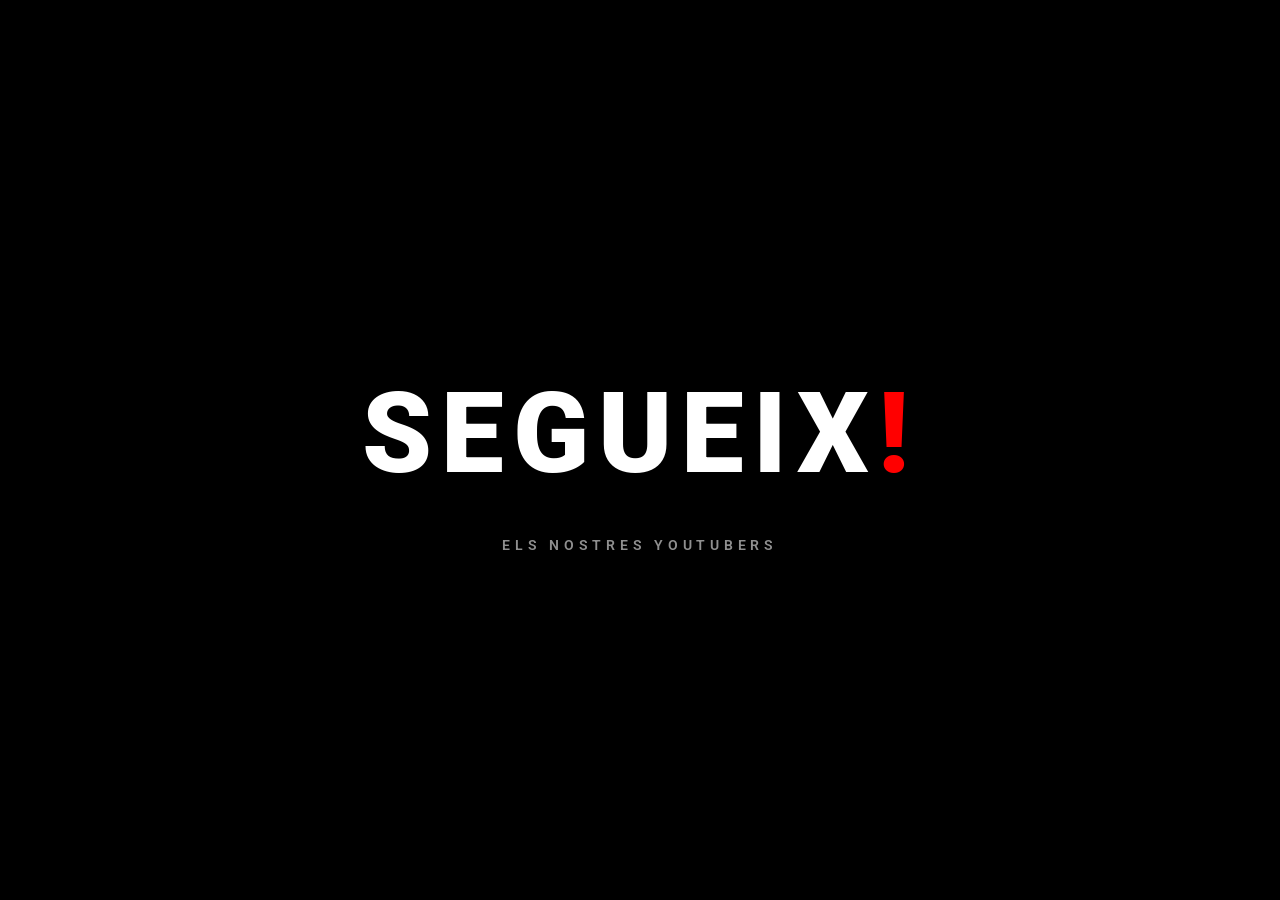
==== commit 2941a5d1: "Merge pull request #220 from segueix/codex/replace-drag-and-drop-with-sortablejs Use SortableJS for " ====
--- a/index.html
+++ b/index.html
@@ -1,737 +1,504 @@
-<!doctype html>
+<!DOCTYPE html>
 <html lang="ca">
 <head>
-  <meta charset="utf-8" />
-  <meta name="viewport" content="width=device-width, initial-scale=1" />
-  <title>Booki · Generador de Projecte Narratiu</title>
-  <style>
-    :root {
-      --bg:#0f1220;--surface:#171b2d;--surface2:#1f243a;--text:#e8ebff;--text2:#a7b0d8;
-      --accent:#7c92ff;--accent2:#9eb0ff;--ok:#2fba7a;--err:#e45d6f;--border:#2f3657;
-    }
-    *{box-sizing:border-box}
-    body{margin:0;font-family:Inter,system-ui,Segoe UI,Roboto,Arial,sans-serif;background:var(--bg);color:var(--text)}
-    .wrap{max-width:1100px;margin:0 auto;padding:20px}
-    header{margin-bottom:16px}
-    h1{margin:0 0 6px;font-size:1.35rem}
-    .sub{color:var(--text2);font-size:.92rem}
-    .card{background:var(--surface);border:1px solid var(--border);border-radius:12px;padding:14px;margin-bottom:12px}
-    .hidden{display:none!important}
-    .row{display:flex;gap:8px;flex-wrap:wrap;align-items:center}
-    .col{display:flex;flex-direction:column;gap:8px}
-    label{font-size:.86rem;color:var(--text2)}
-    input,textarea,select{width:100%;padding:10px;border-radius:8px;border:1px solid var(--border);background:var(--surface2);color:var(--text)}
-    textarea{min-height:90px;resize:vertical}
-    .btn{padding:9px 12px;border-radius:8px;border:1px solid var(--border);cursor:pointer;background:var(--surface2);color:var(--text)}
-    .btn.primary{background:var(--accent);border-color:#6f86ff;color:#fff}
-    .btn.ghost{background:transparent}
-    .btn:disabled{opacity:.5;cursor:not-allowed}
-    .stepbar{display:flex;gap:8px;flex-wrap:wrap}
-    .pill{padding:6px 10px;border:1px solid var(--border);border-radius:999px;font-size:.78rem;color:var(--text2)}
-    .pill.active{border-color:var(--accent);color:#fff;background:#28315f}
-    .pill.done{border-color:var(--ok);color:#b4f2d4}
-    pre{white-space:pre-wrap;background:var(--surface2);border:1px solid var(--border);padding:10px;border-radius:8px;max-height:260px;overflow:auto}
-    .diag-toggle{position:fixed;right:16px;bottom:16px;z-index:10}
-    .diag{position:fixed;right:16px;bottom:58px;width:min(420px,calc(100vw - 24px));max-height:55vh;overflow:auto;background:var(--surface2);border:1px solid var(--border);border-radius:12px;padding:10px;z-index:9}
-    .diag h3{margin:0 0 8px;font-size:.9rem;color:var(--accent2)}
-    .grid{display:grid;grid-template-columns:1fr 1fr;gap:6px 8px;font-size:.78rem}
-    .k{color:var(--text2)}
-    .v{font-family:ui-monospace,Consolas,monospace;word-break:break-word}
-    .sep{height:1px;background:var(--border);margin:8px 0}
-    .small{font-size:.78rem;color:var(--text2)}
-  </style>
+<script>(function(w,d,s,l,i){w[l]=w[l]||[];w[l].push({'gtm.start':new Date().getTime(),event:'gtm.js'});var f=d.getElementsByTagName(s)[0],j=d.createElement(s),dl=l!='dataLayer'?'&l='+l:'';j.async=true;j.src='https://www.googletagmanager.com/gtm.js?id='+i+dl;f.parentNode.insertBefore(j,f);})(window,document,'script','dataLayer','GTM-WBFTN2DV');</script>
+    <meta charset="UTF-8">
+    <meta name="viewport" content="width=device-width, initial-scale=1, maximum-scale=1, viewport-fit=cover">
+    <meta name="description" content="Plataforma de vídeos personalitzable">
+    <meta property="og:title" content="CaTube - Seguint!">
+    <meta property="og:description" content="Watch this video on CaTube">
+    <meta property="og:image" content="img/icon-512.png">
+    <meta property="og:image:width" content="512">
+    <meta property="og:image:height" content="512">
+    <meta property="og:type" content="video.other">
+    <meta name="theme-color" content="#FF0000">
+    <meta name="apple-mobile-web-app-capable" content="yes">
+    <meta name="apple-mobile-web-app-status-bar-style" content="black-translucent">
+    
+    <title>Segueix!</title>
+
+    <!-- Fonts -->
+    <link rel="stylesheet" href="https://fonts.googleapis.com/css2?family=Roboto:wght@900&display=swap">
+    
+    <!-- PWA -->
+    <link rel="manifest" href="manifest.json">
+    <link rel="apple-touch-icon" href="img/icon-192.png">
+    <link rel="icon" type="image/png" sizes="192x192" href="img/icon-192.png">
+    
+    <!-- CSS -->
+    <link rel="stylesheet" href="css/styles.css">
+    
+    <!-- Icons (Lucide via CDN) -->
+    <script src="https://unpkg.com/lucide@0.563.0"></script>
+    <script src="https://www.google.com/recaptcha/api.js?render=6LfJHl4sAAAAAHIgz-uIlDp1AQvQknLIVz-YTJnh"></script>
 </head>
 <body>
-<div class="wrap">
-  <header>
-    <h1>🧭 Booki · Generador de Projecte Narratiu</h1>
-    <div class="sub">Flux únic: idea/theme → premise → structure → characters → world → chapterOutline → nkg → bible → export</div>
-  </header>
-
-  <section class="card" id="card-config">
-    <h2 style="margin-top:0;font-size:1.05rem">Configuració</h2>
-    <div class="row">
-      <div style="flex:1 1 220px">
-        <label for="provider">Proveïdor</label>
-        <select id="provider">
-          <option value="anthropic">Anthropic</option>
-          <option value="openai">OpenAI</option>
-          <option value="gemini">Gemini</option>
-        </select>
-      </div>
-      <div style="flex:2 1 380px">
-        <label for="apiKey">API key</label>
-        <input id="apiKey" type="password" placeholder="sk-..." />
-      </div>
-      <div style="flex:1 1 220px">
-        <label for="model">Model</label>
-        <input id="model" value="claude-sonnet-4-6" />
-      </div>
-    </div>
-    <div class="row" style="margin-top:8px">
-      <button class="btn primary" id="btnSaveConfig">Guardar configuració</button>
-      <button class="btn" id="btnResume">📂 Recuperar últim checkpoint</button>
-      <button class="btn" id="btnExportDiag">🧪 Export diagnòstic JSON</button>
-    </div>
-  </section>
-
-  <section class="card">
-    <div class="stepbar" id="stepbar"></div>
-  </section>
-
-  <section class="card" id="card-idea">
-    <h2 style="margin-top:0;font-size:1.02rem">1) Idea / Theme</h2>
-    <label for="ideaInput">Idea base del projecte</label>
-    <textarea id="ideaInput" placeholder="Ex: Thriller psicològic sobre identitat i memòria a Barcelona..."></textarea>
-    <div class="row">
-      <button class="btn primary" id="btnIdeaOk">Guardar idea i continuar</button>
-    </div>
-  </section>
-
-  <section class="card" id="card-stage">
-    <h2 style="margin-top:0;font-size:1.02rem">2-8) Generació per etapes</h2>
-    <div class="row">
-      <button class="btn primary" id="btnPremise">Generar premise</button>
-      <button class="btn" id="btnStructure">Generar structure</button>
-      <button class="btn" id="btnCharacters">Generar characters</button>
-      <button class="btn" id="btnWorld">Generar world</button>
-      <button class="btn" id="btnOutline">Generar chapterOutline</button>
-      <button class="btn" id="btnNkg">Generar nkg</button>
-      <button class="btn" id="btnBible">Generar bible</button>
-      <button class="btn" id="btnExport">⬇ Export NKG + Bible</button>
-    </div>
-    <div class="small" id="statusText" style="margin-top:8px">Preparat.</div>
-  </section>
-
-  <section class="card">
-    <h2 style="margin-top:0;font-size:1.02rem">Resultats</h2>
-    <div class="col">
-      <div><label>premise</label><pre id="out-premise"></pre></div>
-      <div><label>structure</label><pre id="out-structure"></pre></div>
-      <div><label>characters</label><pre id="out-characters"></pre></div>
-      <div><label>world</label><pre id="out-world"></pre></div>
-      <div><label>chapterOutline</label><pre id="out-chapterOutline"></pre></div>
-      <div><label>nkg</label><pre id="out-nkg"></pre></div>
-      <div><label>bible</label><pre id="out-bible"></pre></div>
-    </div>
-  </section>
-</div>
-
-<button class="btn ghost diag-toggle" id="diagToggle">🧪 Diagnòstic</button>
-<aside class="diag hidden" id="diagPanel">
-  <h3>Traça de generació</h3>
-  <div class="grid">
-    <div class="k">currentStage</div><div class="v" id="d-current">-</div>
-    <div class="k">lastSuccessfulStage</div><div class="v" id="d-last">-</div>
-    <div class="k">requestId</div><div class="v" id="d-request">-</div>
-    <div class="k">model</div><div class="v" id="d-model">-</div>
-    <div class="k">elapsed</div><div class="v" id="d-elapsed">-</div>
-    <div class="k">retries</div><div class="v" id="d-retries">0</div>
-    <div class="k">errorCode</div><div class="v" id="d-code">-</div>
-    <div class="k">errorMessage</div><div class="v" id="d-msg">-</div>
-    <div class="k">latestCheckpoint</div><div class="v" id="d-checkpoint">-</div>
-  </div>
-  <div class="sep"></div>
-  <div class="small">Trace log recent</div>
-  <pre id="d-trace"></pre>
-</aside>
-
-<script>
-// ═══════════════════════════════════════════════════════════
-// REGION: CONSTANTS + APP STATE
-// ═══════════════════════════════════════════════════════════
-const FLOW = ['idea','premise','structure','characters','world','chapterOutline','nkg','bible','export'];
-const GENERATION_STAGES = FLOW.slice(1, 8);
-const KEY_CONFIG = 'booki_config_v2';
-const KEY_CHECKPOINTS = 'booki_stage_checkpoints_v2';
-
-const AppState = {
-  runtime: {
-    config: { provider: 'anthropic', apiKey: '', model: 'claude-sonnet-4-6' },
-    stageMachine: {
-      currentStage: 'idea',
-      lastSuccessfulStage: null,
-      requestSeq: 0,
-      traceLog: [],
-      stages: {}
-    }
-  },
-  data: {
-    idea: '',
-    premise: null,
-    structure: null,
-    characters: null,
-    world: null,
-    chapterOutline: null,
-    nkg: null,
-    bible: null,
-    exportMeta: { count: 0, lastAt: null }
-  }
-};
-
-function stateGet(path) {
-  return String(path).split('.').reduce((acc, k) => acc && acc[k], AppState);
-}
-
-function stateSet(path, value) {
-  const keys = String(path).split('.');
-  let ref = AppState;
-  for (let i = 0; i < keys.length - 1; i++) {
-    if (!ref[keys[i]] || typeof ref[keys[i]] !== 'object') ref[keys[i]] = {};
-    ref = ref[keys[i]];
-  }
-  ref[keys[keys.length - 1]] = value;
-}
-
-// ═══════════════════════════════════════════════════════════
-// REGION: RENDERER
-// ═══════════════════════════════════════════════════════════
-const Renderer = {
-  el(id) { return document.getElementById(id); },
-  text(id, value) { const e = this.el(id); if (e) e.textContent = value == null ? '' : String(value); },
-  pre(id, obj) {
-    const e = this.el(id);
-    if (!e) return;
-    e.textContent = obj ? JSON.stringify(obj, null, 2) : '';
-  },
-  status(msg) { this.text('statusText', msg); },
-  renderSteps() {
-    const bar = this.el('stepbar');
-    if (!bar) return;
-    const sm = AppState.runtime.stageMachine;
-    bar.innerHTML = FLOW.map(stage => {
-      const done = sm.lastSuccessfulStage && FLOW.indexOf(stage) <= FLOW.indexOf(sm.lastSuccessfulStage);
-      const active = sm.currentStage === stage;
-      const cls = active ? 'pill active' : done ? 'pill done' : 'pill';
-      return `<span class="${cls}">${stage}</span>`;
-    }).join('');
-  },
-  renderOutputs() {
-    this.pre('out-premise', AppState.data.premise);
-    this.pre('out-structure', AppState.data.structure);
-    this.pre('out-characters', AppState.data.characters);
-    this.pre('out-world', AppState.data.world);
-    this.pre('out-chapterOutline', AppState.data.chapterOutline);
-    this.pre('out-nkg', AppState.data.nkg);
-    this.pre('out-bible', AppState.data.bible);
-  },
-  renderDiagnostic() {
-    const sm = AppState.runtime.stageMachine;
-    const current = sm.stages[sm.currentStage] || {};
-    const latest = checkpointGetLatestValid();
-    this.text('d-current', sm.currentStage || '-');
-    this.text('d-last', sm.lastSuccessfulStage || '-');
-    this.text('d-request', current.requestId || '-');
-    this.text('d-model', current.modelUsed || AppState.runtime.config.model || '-');
-    this.text('d-elapsed', formatElapsedMs(stageElapsedMs(current)));
-    this.text('d-retries', current.retries || 0);
-    this.text('d-code', current.errorCode || '-');
-    this.text('d-msg', current.errorMessage || '-');
-    this.text('d-checkpoint', latest ? `${latest.stageKey} @ ${latest.savedAtISO}` : 'cap');
-    this.text('d-trace', (sm.traceLog || []).slice(-12).map(t => {
-      return `${t.atISO} · ${t.eventType} · ${t.stageKey} · ${t.requestId || '-'} · ${t.errorCode || '-'} · ${t.message || ''}`;
-    }).join('\n'));
-    this.renderSteps();
-    this.renderOutputs();
-  }
-};
-
-// ═══════════════════════════════════════════════════════════
-// REGION: STAGE MACHINE + TRACE
-// ═══════════════════════════════════════════════════════════
-function stageEnsureRegistry() {
-  const sm = AppState.runtime.stageMachine;
-  for (const k of FLOW) {
-    if (!sm.stages[k]) {
-      sm.stages[k] = { status: 'idle', startedAt: null, finishedAt: null, requestId: null, retries: 0, modelUsed: null, errorCode: null, errorMessage: null };
-    }
-  }
-  if (!Array.isArray(sm.traceLog)) sm.traceLog = [];
-  return sm;
-}
-
-function stagePushTrace(eventType, stageKey, payload = {}) {
-  const sm = stageEnsureRegistry();
-  sm.traceLog.push({
-    atISO: new Date().toISOString(),
-    eventType,
-    stageKey,
-    requestId: payload.requestId || null,
-    errorCode: payload.errorCode || null,
-    message: payload.message || ''
-  });
-  if (sm.traceLog.length > 120) sm.traceLog = sm.traceLog.slice(-120);
-  Renderer.renderDiagnostic();
-}
-
-function stageStart(stageKey, modelUsed = '') {
-  const sm = stageEnsureRegistry();
-  const prev = sm.stages[stageKey] || {};
-  sm.requestSeq += 1;
-  const requestId = `${stageKey}-${sm.requestSeq}-${Date.now()}`;
-  sm.currentStage = stageKey;
-  sm.stages[stageKey] = {
-    status: 'running',
-    startedAt: new Date().toISOString(),
-    finishedAt: null,
-    requestId,
-    retries: prev.startedAt ? (prev.retries || 0) + 1 : (prev.retries || 0),
-    modelUsed: modelUsed || AppState.runtime.config.model,
-    errorCode: null,
-    errorMessage: null
-  };
-  stagePushTrace('start', stageKey, { requestId, message: 'stage started' });
-  return requestId;
-}
-
-function stageOk(stageKey, requestId) {
-  const sm = stageEnsureRegistry();
-  const prev = sm.stages[stageKey] || {};
-  sm.currentStage = stageKey;
-  sm.lastSuccessfulStage = stageKey;
-  sm.stages[stageKey] = { ...prev, status: 'ok', finishedAt: new Date().toISOString(), requestId: requestId || prev.requestId };
-  checkpointSaveStage(stageKey);
-  stagePushTrace('ok', stageKey, { requestId: sm.stages[stageKey].requestId, message: `elapsed=${formatElapsedMs(stageElapsedMs(sm.stages[stageKey]))}` });
-}
-
-function stageError(stageKey, err, requestId) {
-  const sm = stageEnsureRegistry();
-  const prev = sm.stages[stageKey] || {};
-  sm.currentStage = stageKey;
-  sm.stages[stageKey] = {
-    ...prev,
-    status: 'error',
-    finishedAt: new Date().toISOString(),
-    requestId: requestId || prev.requestId,
-    errorCode: err?.code || 'STAGE_ERROR',
-    errorMessage: String(err?.message || 'Error desconegut')
-  };
-  stagePushTrace('error', stageKey, { requestId: sm.stages[stageKey].requestId, errorCode: sm.stages[stageKey].errorCode, message: sm.stages[stageKey].errorMessage });
-}
-
-async function runStage(stageKey, fn) {
-  const requestId = stageStart(stageKey, AppState.runtime.config.model);
-  try {
-    const out = await fn();
-    stageOk(stageKey, requestId);
-    return out;
-  } catch (e) {
-    stageError(stageKey, e, requestId);
-    throw e;
-  }
-}
-
-function stageElapsedMs(stageState) {
-  if (!stageState || !stageState.startedAt) return null;
-  const st = Date.parse(stageState.startedAt);
-  const en = stageState.finishedAt ? Date.parse(stageState.finishedAt) : Date.now();
-  if (!Number.isFinite(st) || !Number.isFinite(en)) return null;
-  return Math.max(0, en - st);
-}
-
-function formatElapsedMs(ms) {
-  if (!Number.isFinite(ms)) return 'n/d';
-  if (ms < 1000) return `${ms}ms`;
-  return `${(ms / 1000).toFixed(1)}s`;
-}
-
-// ═══════════════════════════════════════════════════════════
-// REGION: CHECKPOINTS
-// ═══════════════════════════════════════════════════════════
-function checkpointReadStore() {
-  try {
-    const parsed = JSON.parse(localStorage.getItem(KEY_CHECKPOINTS) || '{}');
-    if (!parsed || typeof parsed !== 'object') return { checkpoints: {}, history: [] };
-    return {
-      checkpoints: parsed.checkpoints && typeof parsed.checkpoints === 'object' ? parsed.checkpoints : {},
-      history: Array.isArray(parsed.history) ? parsed.history : []
-    };
-  } catch (_) {
-    return { checkpoints: {}, history: [] };
-  }
-}
-
-function checkpointWriteStore(store) {
-  localStorage.setItem(KEY_CHECKPOINTS, JSON.stringify(store));
-}
-
-function checkpointBuildStageData(stageKey) {
-  if (stageKey === 'premise') return { idea: AppState.data.idea, premise: AppState.data.premise };
-  if (stageKey === 'structure') return { structure: AppState.data.structure };
-  if (stageKey === 'characters') return { characters: AppState.data.characters };
-  if (stageKey === 'world') return { world: AppState.data.world };
-  if (stageKey === 'chapterOutline') return { chapterOutline: AppState.data.chapterOutline };
-  if (stageKey === 'nkg') return { nkg: AppState.data.nkg };
-  if (stageKey === 'bible') return { bible: AppState.data.bible };
-  return null;
-}
-
-function checkpointSaveStage(stageKey) {
-  if (!GENERATION_STAGES.includes(stageKey)) return;
-  const data = checkpointBuildStageData(stageKey);
-  if (!data) return;
-  const store = checkpointReadStore();
-  const cp = {
-    version: 1,
-    stageKey,
-    savedAtISO: new Date().toISOString(),
-    lastSuccessfulStage: AppState.runtime.stageMachine.lastSuccessfulStage,
-    data
-  };
-  store.checkpoints[stageKey] = cp;
-  store.history.push({ stageKey, savedAtISO: cp.savedAtISO });
-  if (store.history.length > 80) store.history = store.history.slice(-80);
-  checkpointWriteStore(store);
-  stagePushTrace('checkpoint', stageKey, { message: 'saved' });
-}
-
-function checkpointGetLatestValid() {
-  const store = checkpointReadStore();
-  const arr = Object.values(store.checkpoints || {}).filter(c => c && c.savedAtISO && c.stageKey);
-  arr.sort((a, b) => String(a.savedAtISO).localeCompare(String(b.savedAtISO)));
-  return arr.length ? arr[arr.length - 1] : null;
-}
-
-function checkpointRestoreLatest() {
-  const cp = checkpointGetLatestValid();
-  if (!cp) throw new Error('No hi ha checkpoint vàlid.');
-  const d = cp.data || {};
-  if (d.idea != null) AppState.data.idea = d.idea;
-  if (d.premise != null) AppState.data.premise = d.premise;
-  if (d.structure != null) AppState.data.structure = d.structure;
-  if (d.characters != null) AppState.data.characters = d.characters;
-  if (d.world != null) AppState.data.world = d.world;
-  if (d.chapterOutline != null) AppState.data.chapterOutline = d.chapterOutline;
-  if (d.nkg != null) AppState.data.nkg = d.nkg;
-  if (d.bible != null) AppState.data.bible = d.bible;
-  AppState.runtime.stageMachine.currentStage = cp.stageKey;
-  AppState.runtime.stageMachine.lastSuccessfulStage = cp.stageKey;
-  stagePushTrace('restore', cp.stageKey, { message: 'checkpoint restored' });
-}
-
-// ═══════════════════════════════════════════════════════════
-// REGION: API + PROMPTS + PARSING
-// ═══════════════════════════════════════════════════════════
-const PromptBuilder = {
-  premise(idea) {
-    return `Retorna JSON amb aquesta forma exacta:\n{"premise":"..."}\nIdea: ${idea}`;
-  },
-  structure(ctx) {
-    return `Retorna JSON: {"chapters":[{"number":1,"title":"...","goal":"..."}],"arc":"..."}.\nIdea:${ctx.idea}\nPremise:${ctx.premise}`;
-  },
-  characters(ctx) {
-    return `Retorna JSON: {"characters":[{"name":"...","role":"...","arc":"..."}]}\nPremise:${ctx.premise}\nStructure:${JSON.stringify(ctx.structure)}`;
-  },
-  world(ctx) {
-    return `Retorna JSON: {"world":{"setting":"...","rules":["..."],"tone":"..."}}\nPremise:${ctx.premise}`;
-  },
-  chapterOutline(ctx) {
-    return `Retorna JSON: {"outline":[{"chapter":1,"summary":"...","beats":["..."]}]}\nStructure:${JSON.stringify(ctx.structure)}\nCharacters:${JSON.stringify(ctx.characters)}\nWorld:${JSON.stringify(ctx.world)}`;
-  },
-  nkg(ctx) {
-    return `Retorna JSON: {"nkg":{"theme":"...","threads":{"open":["..."],"closed":[]},"canonFacts":["..."],"characterState":[]}}\nOutline:${JSON.stringify(ctx.chapterOutline)}`;
-  },
-  bible(ctx) {
-    return `Retorna JSON: {"bible":{"worldRules":[],"characterSheets":[],"canonTimeline":[],"keyObjects":[],"importantPlaces":[]}}\nNKG:${JSON.stringify(ctx.nkg)}`;
-  }
-};
-
-const Parser = {
-  json(raw) {
-    const txt = String(raw || '').trim();
-    const m = txt.match(/\{[\s\S]*\}$/);
-    const candidate = m ? m[0] : txt;
-    return JSON.parse(candidate);
-  }
-};
-
-const ApiClient = {
-  async call(prompt) {
-    const { provider, apiKey, model } = AppState.runtime.config;
-    if (!apiKey) throw Object.assign(new Error('Falta API key.'), { code: 'NO_API_KEY' });
-    if (provider === 'openai') return this.callOpenAI(apiKey, model, prompt);
-    if (provider === 'anthropic') return this.callAnthropic(apiKey, model, prompt);
-    if (provider === 'gemini') return this.callGemini(apiKey, model, prompt);
-    throw Object.assign(new Error('Provider no suportat.'), { code: 'PROVIDER_INVALID' });
-  },
-  async callOpenAI(apiKey, model, prompt) {
-    const res = await fetch('https://api.openai.com/v1/chat/completions', {
-      method: 'POST',
-      headers: { 'Content-Type': 'application/json', 'Authorization': `Bearer ${apiKey}` },
-      body: JSON.stringify({ model, temperature: 0.4, messages: [{ role: 'user', content: prompt }] })
-    });
-    if (!res.ok) throw Object.assign(new Error(`OpenAI ${res.status}`), { code: 'OPENAI_HTTP' });
-    const data = await res.json();
-    return data?.choices?.[0]?.message?.content || '';
-  },
-  async callAnthropic(apiKey, model, prompt) {
-    const res = await fetch('https://api.anthropic.com/v1/messages', {
-      method: 'POST',
-      headers: {
-        'Content-Type': 'application/json',
-        'x-api-key': apiKey,
-        'anthropic-version': '2023-06-01'
-      },
-      body: JSON.stringify({ model, max_tokens: 2000, messages: [{ role: 'user', content: prompt }] })
-    });
-    if (!res.ok) throw Object.assign(new Error(`Anthropic ${res.status}`), { code: 'ANTHROPIC_HTTP' });
-    const data = await res.json();
-    return data?.content?.[0]?.text || '';
-  },
-  async callGemini(apiKey, model, prompt) {
-    const url = `https://generativelanguage.googleapis.com/v1beta/models/${encodeURIComponent(model)}:generateContent?key=${encodeURIComponent(apiKey)}`;
-    const res = await fetch(url, {
-      method: 'POST',
-      headers: { 'Content-Type': 'application/json' },
-      body: JSON.stringify({ contents: [{ parts: [{ text: prompt }] }] })
-    });
-    if (!res.ok) throw Object.assign(new Error(`Gemini ${res.status}`), { code: 'GEMINI_HTTP' });
-    const data = await res.json();
-    return data?.candidates?.[0]?.content?.parts?.[0]?.text || '';
-  }
-};
-
-async function generateStageJson(stageKey, prompt) {
-  const txt = await ApiClient.call(prompt);
-  try {
-    return Parser.json(txt);
-  } catch (_) {
-    throw Object.assign(new Error(`JSON invàlid a ${stageKey}`), { code: 'PARSE_JSON' });
-  }
-}
-
-// ═══════════════════════════════════════════════════════════
-// REGION: BUSINESS FLOW (single path)
-// ═══════════════════════════════════════════════════════════
-function requireIdea() {
-  if (!AppState.data.idea || !String(AppState.data.idea).trim()) throw Object.assign(new Error('Cal idea/theme.'), { code: 'MISSING_IDEA' });
-}
-
-function requireStageData(key) {
-  if (!AppState.data[key]) throw Object.assign(new Error(`Falta ${key}.`), { code: 'MISSING_STAGE_DATA' });
-}
-
-async function doPremise() {
-  requireIdea();
-  const out = await runStage('premise', async () => {
-    const raw = await generateStageJson('premise', PromptBuilder.premise(AppState.data.idea));
-    if (!raw || !raw.premise) throw Object.assign(new Error('premise buit.'), { code: 'PREMISE_INVALID' });
-    AppState.data.premise = { premise: String(raw.premise) };
-    return raw;
-  });
-  Renderer.status('Premise generat ✅');
-  return out;
-}
-
-async function doStructure() {
-  requireStageData('premise');
-  const out = await runStage('structure', async () => {
-    const raw = await generateStageJson('structure', PromptBuilder.structure({ idea: AppState.data.idea, premise: AppState.data.premise?.premise }));
-    if (!Array.isArray(raw.chapters) || raw.chapters.length === 0) throw Object.assign(new Error('structure invàlid.'), { code: 'STRUCTURE_INVALID' });
-    AppState.data.structure = raw;
-    return raw;
-  });
-  Renderer.status('Structure generat ✅');
-  return out;
-}
-
-async function doCharacters() {
-  requireStageData('structure');
-  const out = await runStage('characters', async () => {
-    const raw = await generateStageJson('characters', PromptBuilder.characters({ premise: AppState.data.premise?.premise, structure: AppState.data.structure }));
-    const chars = raw.characters || [];
-    if (!Array.isArray(chars) || chars.length === 0) throw Object.assign(new Error('characters invàlid.'), { code: 'CHARACTERS_INVALID' });
-    AppState.data.characters = raw;
-    return raw;
-  });
-  Renderer.status('Characters generat ✅');
-  return out;
-}
-
-async function doWorld() {
-  requireStageData('characters');
-  const out = await runStage('world', async () => {
-    const raw = await generateStageJson('world', PromptBuilder.world({ premise: AppState.data.premise?.premise }));
-    if (!raw.world || !raw.world.setting) throw Object.assign(new Error('world invàlid.'), { code: 'WORLD_INVALID' });
-    AppState.data.world = raw;
-    return raw;
-  });
-  Renderer.status('World generat ✅');
-  return out;
-}
-
-async function doOutline() {
-  requireStageData('world');
-  const out = await runStage('chapterOutline', async () => {
-    const raw = await generateStageJson('chapterOutline', PromptBuilder.chapterOutline({
-      structure: AppState.data.structure,
-      characters: AppState.data.characters,
-      world: AppState.data.world
-    }));
-    if (!Array.isArray(raw.outline) || raw.outline.length === 0) throw Object.assign(new Error('chapterOutline invàlid.'), { code: 'OUTLINE_INVALID' });
-    AppState.data.chapterOutline = raw;
-    return raw;
-  });
-  Renderer.status('Chapter outline generat ✅');
-  return out;
-}
-
-async function doNkg() {
-  requireStageData('chapterOutline');
-  const out = await runStage('nkg', async () => {
-    const raw = await generateStageJson('nkg', PromptBuilder.nkg({ chapterOutline: AppState.data.chapterOutline }));
-    if (!raw.nkg || !raw.nkg.theme) throw Object.assign(new Error('nkg invàlid.'), { code: 'NKG_INVALID' });
-    AppState.data.nkg = raw;
-    return raw;
-  });
-  Renderer.status('NKG generat ✅');
-  return out;
-}
-
-async function doBible() {
-  requireStageData('nkg');
-  const out = await runStage('bible', async () => {
-    const raw = await generateStageJson('bible', PromptBuilder.bible({ nkg: AppState.data.nkg }));
-    if (!raw.bible || !Array.isArray(raw.bible.worldRules)) throw Object.assign(new Error('bible invàlid.'), { code: 'BIBLE_INVALID' });
-    AppState.data.bible = raw;
-    return raw;
-  });
-  Renderer.status('Bible generada ✅');
-  return out;
-}
-
-function exportNkgBible() {
-  if (!AppState.data.nkg || !AppState.data.bible) throw Object.assign(new Error('Cal nkg + bible abans d’exportar.'), { code: 'EXPORT_MISSING_DATA' });
-  const payload = {
-    exportedAtISO: new Date().toISOString(),
-    idea: AppState.data.idea,
-    premise: AppState.data.premise,
-    structure: AppState.data.structure,
-    characters: AppState.data.characters,
-    world: AppState.data.world,
-    chapterOutline: AppState.data.chapterOutline,
-    nkg: AppState.data.nkg,
-    bible: AppState.data.bible
-  };
-  const blob = new Blob([JSON.stringify(payload, null, 2)], { type: 'application/json;charset=utf-8' });
-  const a = document.createElement('a');
-  a.href = URL.createObjectURL(blob);
-  a.download = `booki_nkg_bible_${new Date().toISOString().replace(/[:.]/g,'-')}.json`;
-  a.click();
-  URL.revokeObjectURL(a.href);
-  AppState.data.exportMeta.count += 1;
-  AppState.data.exportMeta.lastAt = new Date().toISOString();
-  stagePushTrace('export', 'export', { message: 'NKG + Bible exportat' });
-  stageEnsureRegistry();
-  AppState.runtime.stageMachine.currentStage = 'export';
-  AppState.runtime.stageMachine.lastSuccessfulStage = 'bible';
-  Renderer.status('Export complet ✅');
-}
-
-function buildSessionDiagnosticJson() {
-  return {
-    generatedAtISO: new Date().toISOString(),
-    flow: FLOW,
-    stageMachine: AppState.runtime.stageMachine,
-    latestCheckpoint: checkpointGetLatestValid(),
-    availableData: {
-      idea: !!AppState.data.idea,
-      premise: !!AppState.data.premise,
-      structure: !!AppState.data.structure,
-      characters: !!AppState.data.characters,
-      world: !!AppState.data.world,
-      chapterOutline: !!AppState.data.chapterOutline,
-      nkg: !!AppState.data.nkg,
-      bible: !!AppState.data.bible
-    }
-  };
-}
-
-function exportSessionDiagnosticJson() {
-  const payload = buildSessionDiagnosticJson();
-  const blob = new Blob([JSON.stringify(payload, null, 2)], { type: 'application/json;charset=utf-8' });
-  const a = document.createElement('a');
-  a.href = URL.createObjectURL(blob);
-  a.download = `booki_session_diagnostic_${new Date().toISOString().replace(/[:.]/g,'-')}.json`;
-  a.click();
-  URL.revokeObjectURL(a.href);
-}
-
-// ═══════════════════════════════════════════════════════════
-// REGION: BINDINGS + INIT
-// ═══════════════════════════════════════════════════════════
-function bindEvents() {
-  Renderer.el('btnSaveConfig').addEventListener('click', () => {
-    AppState.runtime.config.provider = Renderer.el('provider').value;
-    AppState.runtime.config.apiKey = Renderer.el('apiKey').value.trim();
-    AppState.runtime.config.model = Renderer.el('model').value.trim();
-    localStorage.setItem(KEY_CONFIG, JSON.stringify(AppState.runtime.config));
-    Renderer.status('Configuració guardada.');
-    stagePushTrace('config', 'idea', { message: 'config saved' });
-  });
-
-  Renderer.el('btnIdeaOk').addEventListener('click', () => {
-    AppState.data.idea = Renderer.el('ideaInput').value.trim();
-    if (!AppState.data.idea) return Renderer.status('❌ Escriu una idea.');
-    stageEnsureRegistry();
-    AppState.runtime.stageMachine.currentStage = 'idea';
-    AppState.runtime.stageMachine.lastSuccessfulStage = 'idea';
-    stagePushTrace('ok', 'idea', { message: 'idea saved' });
-    Renderer.status('Idea guardada ✅');
-    Renderer.renderDiagnostic();
-  });
-
-  Renderer.el('btnPremise').addEventListener('click', () => runAction(doPremise));
-  Renderer.el('btnStructure').addEventListener('click', () => runAction(doStructure));
-  Renderer.el('btnCharacters').addEventListener('click', () => runAction(doCharacters));
-  Renderer.el('btnWorld').addEventListener('click', () => runAction(doWorld));
-  Renderer.el('btnOutline').addEventListener('click', () => runAction(doOutline));
-  Renderer.el('btnNkg').addEventListener('click', () => runAction(doNkg));
-  Renderer.el('btnBible').addEventListener('click', () => runAction(doBible));
-  Renderer.el('btnExport').addEventListener('click', () => runAction(() => exportNkgBible()));
-  Renderer.el('btnResume').addEventListener('click', () => runAction(() => checkpointRestoreLatest()));
-  Renderer.el('btnExportDiag').addEventListener('click', () => runAction(() => exportSessionDiagnosticJson()));
-
-  Renderer.el('diagToggle').addEventListener('click', () => {
-    Renderer.el('diagPanel').classList.toggle('hidden');
-    Renderer.renderDiagnostic();
-  });
-}
-
-async function runAction(fn) {
-  try {
-    const r = fn();
-    if (r && typeof r.then === 'function') await r;
-  } catch (e) {
-    Renderer.status(`❌ ${e.message}`);
-    stagePushTrace('action_error', AppState.runtime.stageMachine.currentStage || 'idea', { errorCode: e.code || 'ACTION_ERR', message: e.message });
-  } finally {
-    Renderer.renderDiagnostic();
-  }
-}
-
-function hydrateFromStorage() {
-  try {
-    const cfg = JSON.parse(localStorage.getItem(KEY_CONFIG) || '{}');
-    if (cfg && typeof cfg === 'object') {
-      AppState.runtime.config = { ...AppState.runtime.config, ...cfg };
-    }
-  } catch (_) {}
-  Renderer.el('provider').value = AppState.runtime.config.provider;
-  Renderer.el('apiKey').value = AppState.runtime.config.apiKey;
-  Renderer.el('model').value = AppState.runtime.config.model;
-}
-
-function init() {
-  stageEnsureRegistry();
-  hydrateFromStorage();
-  bindEvents();
-  Renderer.renderDiagnostic();
-  Renderer.status('Preparat. Guarda configuració i idea per començar.');
-  setInterval(() => Renderer.renderDiagnostic(), 1200);
-}
-
-document.addEventListener('DOMContentLoaded', init);
-</script>
+<noscript><iframe src="https://www.googletagmanager.com/ns.html?id=GTM-WBFTN2DV" height="0" width="0" style="display:none;visibility:hidden"></iframe></noscript>
+    <div id="intro-splash" aria-hidden="true">
+        <div class="intro-splash-content">
+            <h1 class="intro-splash-title">Segueix<span>!</span></h1>
+            <p class="intro-splash-tagline">Els Nostres Youtubers</p>
+        </div>
+    </div>
+    <!-- Header -->
+    <header class="app-header">
+        <a class="brand" href="./" aria-label="Segueix!">
+            <img class="brand-logo" src="img/icon-192.png" alt="">
+            <span class="brand-name">Segueix!</span>
+        </a>
+
+        <form class="search" role="search" action="/search">
+            <input
+                class="search-input"
+                type="search"
+                name="q"
+                placeholder="Cerca..."
+                autocomplete="off"
+                aria-label="Cerca vídeos">
+            <button class="search-btn" type="submit" aria-label="Cercar" title="Cercar">
+                <i data-lucide="search"></i>
+            </button>
+        </form>
+
+        <nav class="actions" aria-label="Navegació">
+            <a class="icon-btn nav-trigger" href="#" data-page="home" aria-label="Inici" title="Inici">
+                <i data-lucide="home"></i>
+            </a>
+            <a class="icon-btn nav-trigger" href="#" data-page="playlists" aria-label="Biblioteca" title="Biblioteca">
+                <svg xmlns="http://www.w3.org/2000/svg" width="24" height="24" viewBox="0 0 24 24" fill="none" stroke="currentColor" stroke-width="2" stroke-linecap="round" stroke-linejoin="round">
+                    <line x1="12" y1="5" x2="12" y2="19"></line>
+                    <line x1="5" y1="12" x2="19" y2="12"></line>
+                </svg>
+            </a>
+            <a class="icon-btn nav-trigger" href="#" data-page="history" aria-label="Historial" title="Historial">
+                <i data-lucide="history"></i>
+            </a>
+            <a class="icon-btn nav-trigger" href="#" data-page="follow" aria-label="Segueix!" title="Segueix!">
+                <i data-lucide="users"></i>
+            </a>
+            <button class="icon-btn" id="backgroundBtn" type="button" aria-label="Configuració" title="Configuració">
+                <i data-lucide="settings"></i>
+            </button>
+            <button class="icon-btn" id="addYoutuberBtn" type="button" aria-label="Afegeix un Youtuber" title="Afegeix un Youtuber">
+                <i data-lucide="at-sign" class="add-youtuber-icon"></i>
+            </button>
+        </nav>
+    </header>
+
+    <section class="chips-bar home-categories" aria-label="Categories">
+        <button class="chip is-active" data-cat="Novetats" type="button">Novetats</button>
+        <button class="chip" data-cat="Vida" type="button">Vida</button>
+        <button class="chip" data-cat="Cultura" type="button">Cultura</button>
+        <button class="chip" data-cat="Diversió" type="button">Diversió</button>
+        <button class="chip" data-cat="El Món" type="button">El Món</button>
+        <button class="chip" data-cat="Gaming" type="button">Gaming</button>
+        <button class="chip" data-cat="Seguint" type="button">Seguint</button>
+    </section>
+
+    <!-- Sidebar -->
+    <aside class="sidebar" id="sidebar">
+        <nav class="sidebar-nav">
+            <a href="#" class="nav-item active" data-page="home">
+                <i data-lucide="home"></i>
+                <span>Tot</span>
+            </a>
+            <a href="#" class="nav-item" data-page="follow">
+                <i data-lucide="users"></i>
+                <span>Segueix!</span>
+            </a>
+            <a href="#" class="nav-item" data-page="library">
+                <i data-lucide="library"></i>
+                <span>Biblioteca</span>
+            </a>
+            <a href="#" class="nav-item" data-page="history">
+                <i data-lucide="history"></i>
+                <span>Historial</span>
+            </a>
+        </nav>
+        
+        <div class="sidebar-divider"></div>
+        
+        <div class="sidebar-section">
+            <h3 class="sidebar-title">Categories</h3>
+            <div id="categoriesList"></div>
+        </div>
+    </aside>
+
+    <!-- Main Content -->
+    <main class="main-content" id="mainContent">
+        <!-- Home Page -->
+        <div class="page" id="homePage">
+            <h1 class="page-title" id="pageTitle">Recomanat per a tu</h1>
+            <section class="hero" id="heroSection">
+                <div class="hero-content">
+                    <span class="hero-eyebrow" id="heroEyebrow">Destacat de la setmana</span>
+                    <h2 class="hero-title" id="heroTitle"></h2>
+                    <p class="hero-description" id="heroDescription"></p>
+                    <div class="hero-actions">
+                        <button class="hero-button" id="heroButton">Veure ara</button>
+                        <span class="hero-channel" id="heroChannel"></span>
+                    </div>
+                </div>
+                <div class="hero-thumbnail">
+                    <img id="heroImage" alt="Vídeo destacat">
+                    <span class="hero-duration" id="heroDuration"></span>
+                </div>
+            </section>
+            <div class="videos-grid" id="videosGrid"></div>
+        </div>
+
+        <!-- Watch Page -->
+        <div class="page hidden" id="watchPage">
+            <div class="watch-container">
+                <div class="watch-main">
+                    <div id="videoPlaceholder" class="video-placeholder hidden">
+                        <img id="placeholderImage" src="" alt="">
+                    </div>
+                    <div class="video-info">
+                        <h1 class="video-title" id="videoTitle"></h1>
+
+                        <div class="video-meta-row">
+                            <div class="meta-left">
+                                <span id="videoDate" class="meta-stat"></span>
+                                <span class="meta-dot">•</span>
+                                <span id="videoViews" class="meta-views meta-stat"></span>
+                            </div>
+                        </div>
+                    </div>
+                    <div class="channel-info" id="channelInfo"></div>
+                    <div id="playlistQueueContainer" class="playlist-queue-container hidden"></div>
+                    <h2 class="extra-related-title">Altres vídeos relacionats</h2>
+                    <div id="extraVideosGrid" class="extra-videos-grid"></div>
+                </div>
+                <div class="watch-sidebar">
+                    <div id="sidebarChannelInfo" class="sidebar-channel-info"></div>
+                    <div id="sidebarChannelVideos" class="sidebar-channel-videos"></div>
+                    <h2 class="related-title">Vídeos relacionats</h2>
+                    <div id="relatedVideos"></div>
+                </div>
+            </div>
+        </div>
+
+        <div class="page hidden" id="channelPage">
+            <div class="channel-profile-header">
+                <button class="channel-back-btn" id="channelBackBtn" type="button" aria-label="Tornar enrere">
+                    <i data-lucide="arrow-left"></i>
+                </button>
+                <div class="channel-profile-meta">
+                    <img class="channel-profile-avatar" id="channelProfileAvatar" alt="">
+                    <div class="channel-profile-text">
+                        <div class="channel-profile-title-row">
+                            <h1 class="channel-profile-name" id="channelProfileName"></h1>
+                            <div class="channel-profile-actions">
+                                <button class="follow-channel-btn channel-profile-follow-btn" id="channelProfileFollowBtn" type="button" data-follow-channel="" aria-pressed="false">
+                                    Segueix
+                                </button>
+                                <button class="btn-round-icon channel-profile-share-btn" id="channelProfileShareBtn" type="button" data-share-channel-id="" title="Compartir canal">
+                                    <i data-lucide="share-2"></i>
+                                </button>
+                            </div>
+                        </div>
+                        <p class="channel-profile-handle" id="channelProfileHandle"></p>
+                        <p class="channel-profile-subscribers" id="channelProfileSubscribers"></p>
+                    </div>
+                </div>
+            </div>
+            <div class="channel-profile-description" id="channelProfileDescription"></div>
+            <div id="channelProfileTags"></div>
+            <div id="channelVideosGrid" class="videos-grid"></div>
+        </div>
+    </main>
+
+    <div class="video-player" id="videoPlayer"></div>
+
+    <div id="historyPage" class="main-content hidden">
+        <h1 class="page-title">Historial</h1>
+        <section class="chips-bar history-filters" id="historyFilters" aria-label="Filtres d'historial">
+            <button class="chip is-active" data-history-cat="Tot" type="button" aria-pressed="true">Tot</button>
+            <button class="chip" data-history-cat="Vida" type="button" aria-pressed="false">Vida</button>
+            <button class="chip" data-history-cat="Cultura" type="button" aria-pressed="false">Cultura</button>
+            <button class="chip" data-history-cat="Diversió" type="button" aria-pressed="false">Diversió</button>
+            <button class="chip" data-history-cat="El Món" type="button" aria-pressed="false">El Món</button>
+            <button class="chip" data-history-cat="Gaming" type="button" aria-pressed="false">Gaming</button>
+            <button class="chip" data-history-cat="Shorts" type="button" aria-pressed="false">Shorts</button>
+            <button class="chip" data-history-filter="liked" type="button" aria-pressed="false" aria-label="Només m'agrada">
+                <i data-lucide="heart"></i>
+            </button>
+        </section>
+        <div class="videos-grid" id="historyGrid"></div>
+    </div>
+
+    <div id="playlistsPage" class="main-content hidden">
+        <h1 class="page-title">Biblioteca</h1>
+        <p class="page-subtitle">Crea i gestiona les teves llistes i categories personalitzades.</p>
+        <div class="library-tabs" id="libraryTabs" role="tablist">
+            <button class="library-tab is-active" type="button" role="tab" data-library-tab="playlists">Llistes de Reproducció</button>
+            <button class="library-tab" type="button" role="tab" data-library-tab="smart-categories">Categories Intel·ligents</button>
+        </div>
+        <div id="libraryTabPlaylists" class="library-tab-panel">
+            <div class="playlist-create">
+                <input id="playlistNameInput" class="playlist-input" type="text" placeholder="Nom de la llista" aria-label="Nom de la llista">
+                <button id="createPlaylistBtn" class="playlist-create-btn" type="button">Crear nova llista</button>
+            </div>
+            <div id="playlistsList" class="playlists-list"></div>
+        </div>
+        <div id="libraryTabSmartCategories" class="library-tab-panel hidden">
+            <div id="smartCategoriesList" class="smart-categories-list"></div>
+        </div>
+    </div>
+
+    <div id="followPage" class="main-content hidden" aria-labelledby="followPageTitle">
+        <h1 class="page-title" id="followPageTitle">Segueix!</h1>
+        <p class="page-subtitle"></p>
+        <div class="follow-tabs" id="followTabs" role="tablist" aria-label="Filtres de canals">
+            <button class="follow-tab" type="button" role="tab" aria-selected="false" data-follow-tab="all">
+                Tots els canals
+            </button>
+            <button class="follow-tab is-active" type="button" role="tab" aria-selected="true" data-follow-tab="following">
+                Seguint
+            </button>
+        </div>
+        <div id="followGrid" class="follow-grid"></div>
+    </div>
+
+
+    <div id="short-modal" class="short-modal hidden" aria-hidden="true">
+        <div class="short-modal-backdrop" onclick="closeShortModal()"></div>
+        <div class="short-modal-panel" role="dialog" aria-modal="true">
+            <!-- Botó tancar -->
+            <button class="short-modal-close" type="button" onclick="closeShortModal()">
+                <i data-lucide="x"></i>
+            </button>
+
+            <!-- Indicador de scroll -->
+            <div id="shortScrollHint" class="short-scroll-hint" aria-hidden="true">
+                <svg viewBox="0 0 24 24" fill="none" xmlns="http://www.w3.org/2000/svg">
+                    <line x1="12" y1="4" x2="12" y2="20" stroke="white" stroke-width="3.5" stroke-linecap="round"/>
+                    <polyline points="5 11 12 4 19 11" stroke="white" stroke-width="3.5" stroke-linecap="round" stroke-linejoin="round"/>
+                </svg>
+            </div>
+
+            <!-- Reproductor -->
+            <div class="short-player-wrap" id="shortPlayerWrap">
+                <div id="shortGestureOverlay" class="short-gesture-overlay" aria-hidden="true"></div>
+                <iframe id="short-iframe"
+                    src=""
+                    title="Short"
+                    allow="accelerometer; autoplay; clipboard-write; encrypted-media; gyroscope; picture-in-picture; web-share"
+                    allowfullscreen
+                    referrerpolicy="strict-origin-when-cross-origin">
+                </iframe>
+            </div>
+
+            <div class="short-actions-sidebar">
+                <button class="short-action-btn" id="shortLikeBtn" type="button" aria-label="M'agrada">
+                    <i data-lucide="heart"></i>
+                </button>
+                <button class="short-action-btn" id="shortShareBtn" type="button" aria-label="Compartir">
+                    <i data-lucide="share-2"></i>
+                    <span>Compartir</span>
+                </button>
+            </div>
+
+            <!-- Informació del Short (opcional) -->
+            <div class="short-info">
+                <h3 id="shortTitle"></h3>
+                <p id="shortChannel"></p>
+            </div>
+        </div>
+    </div>
+
+    <div id="playlistModal" class="playlist-modal hidden" aria-hidden="true">
+        <div class="playlist-modal-backdrop"></div>
+        <div class="playlist-modal-panel" role="dialog" aria-modal="true" aria-labelledby="playlistModalTitle">
+            <div class="playlist-modal-header">
+                <h2 id="playlistModalTitle">Afegir a una llista</h2>
+                <button class="playlist-modal-close" type="button" aria-label="Tancar modal">×</button>
+            </div>
+            <div class="playlist-modal-body" id="playlistModalBody"></div>
+        </div>
+    </div>
+
+    <!-- Loading -->
+    <div class="loading" id="loading">
+        <div class="spinner"></div>
+    </div>
+
+    <!-- Modal Afegeix un Youtuber -->
+    <div class="modal-overlay" id="addYoutuberModal">
+        <div class="modal modal-small" role="dialog" aria-modal="true" aria-labelledby="addYoutuberModalTitle">
+            <div class="modal-header">
+                <h2 class="modal-title" id="addYoutuberModalTitle">
+                    <i data-lucide="at-sign" class="add-youtuber-icon"></i>
+                    Afegeix un Youtuber
+                </h2>
+                <button class="modal-close" id="closeAddYoutuberModal" type="button" aria-label="Tancar modal">
+                    <i data-lucide="x"></i>
+                </button>
+            </div>
+            <div class="modal-body">
+                <p class="page-subtitle" style="margin-top:0;margin-bottom:12px;">Suggereix un nou canal de YouTube perquè l'afegim a la plataforma.</p>
+                <form id="addYoutuberForm" onsubmit="return false;">
+                    <div class="add-youtuber-fields">
+                        <div class="add-youtuber-field">
+                            <label for="addYoutuberIdInput">@Id</label>
+                            <input id="addYoutuberIdInput" class="playlist-input" type="text" placeholder="@canal" autocomplete="off">
+                        </div>
+                        <div class="add-youtuber-field">
+                            <label for="addYoutuberCategorySelect">Categoria</label>
+                            <select id="addYoutuberCategorySelect" class="add-youtuber-select">
+                                <option value="El Món">El Món</option>
+                                <option value="Vida">Vida</option>
+                                <option value="Diversió">Diversió</option>
+                                <option value="Cultura">Cultura</option>
+                                <option value="Gaming">Gaming</option>
+                                <option value="Entitats">Entitats</option>
+                                <option value="Digitals">Digitals</option>
+                                <option value="Mitjans">Mitjans</option>
+                            </select>
+                        </div>
+                    </div>
+                    <button type="button" class="playlist-create-btn" id="addYoutuberSubmitBtn">Enviar</button>
+                </form>
+                <div id="addYoutuberMessage" class="add-youtuber-message hidden"></div>
+            </div>
+        </div>
+    </div>
+
+    <!-- Modal Configuració -->
+    <div class="modal-overlay" id="backgroundModal">
+        <div class="modal modal-small" role="dialog" aria-modal="true" aria-labelledby="backgroundModalTitle">
+            <div class="modal-header">
+                <h2 class="modal-title" id="backgroundModalTitle">
+                    <i data-lucide="settings"></i>
+                    Configuració
+                </h2>
+                <button class="modal-close" id="closeBackgroundModal">
+                    <i data-lucide="x"></i>
+                </button>
+            </div>
+
+            <div class="modal-body">
+                <div class="settings-section">
+                    <p class="setting-label">Fons</p>
+                    <button class="background-option current-color-display" id="currentColorDisplay" type="button" aria-label="Mostrar selector de fons"></button>
+                    <div class="expanded-color-picker hidden" id="expandedColorPicker">
+                        <div class="background-options" id="backgroundOptions">
+                            <button class="background-option" type="button" data-color="#333333" aria-label="Negre carbó"></button>
+                            <button class="background-option" type="button" data-color="#3d3d3d" aria-label="Gris fosc"></button>
+                            <button class="background-option" type="button" data-color="#224262" aria-label="Blau nit"></button>
+                            <button class="background-option" type="button" data-color="#33533d" aria-label="Verd avet"></button>
+                            <button class="background-option" type="button" data-color="#5a3f29" aria-label="Marró cacau"></button>
+                            <button class="background-option" type="button" data-color="#513359" aria-label="Pruna fosca"></button>
+                        </div>
+                        <button class="expanded-color-close" id="closeExpandedColorPicker" type="button" aria-label="Tancar selector de colors">
+                            <i data-lucide="x"></i>
+                        </button>
+                    </div>
+                </div>
+                <div class="settings-section">
+                    <p class="setting-label">Botons</p>
+                    <button class="background-option current-color-display" id="currentButtonColorDisplay" type="button" aria-label="Mostrar selector de botons"></button>
+                    <div class="expanded-color-picker hidden" id="expandedButtonColorPicker">
+                        <div class="background-options" id="buttonColorOptions">
+                            <button class="background-option" type="button" data-color="#9B72CF" aria-label="Lila"></button>
+                            <button class="background-option" type="button" data-color="#4A90D9" aria-label="Blau elèctric"></button>
+                            <button class="background-option" type="button" data-color="#2ECC8F" aria-label="Verd menta"></button>
+                            <button class="background-option" type="button" data-color="#D94F8A" aria-label="Rosa magenta"></button>
+                            <button class="background-option" type="button" data-color="#E8922A" aria-label="Taronja ambre"></button>
+                            <button class="background-option" type="button" data-color="#4A4A6A" aria-label="Gris pla"></button>
+                        </div>
+                        <button class="expanded-color-close" id="closeExpandedButtonColorPicker" type="button" aria-label="Tancar selector de colors">
+                            <i data-lucide="x"></i>
+                        </button>
+                    </div>
+                </div>
+                <div class="settings-section">
+                    <p class="setting-label">Font</p>
+                    <div class="font-size-controls">
+                        <button class="font-size-btn" id="fontDecreaseBtn" type="button" aria-label="Reduir mida de la font">
+                            <i data-lucide="minus"></i>
+                        </button>
+                        <span class="font-size-display" id="fontSizeDisplay">Font 16px</span>
+                        <button class="font-size-btn" id="fontIncreaseBtn" type="button" aria-label="Augmentar mida de la font">
+                            <i data-lucide="plus"></i>
+                        </button>
+                    </div>
+                </div>
+                <div class="settings-section">
+                    <p class="setting-label">Enviar configuració entre dispositius</p>
+                    <p class="config-sync-warning">Unidireccional: s'haurà de tornar a generar si es vol compartir amb un altre dispositiu de tornada.</p>
+                    <div class="config-sync-row">
+                        <button class="config-sync-btn" id="generateConfigBtn" type="button">Generar</button>
+                    </div>
+                    <p class="config-recaptcha-notice">El codi és vàlid durant 48 hores. Protegit per reCAPTCHA. S'apliquen la <a href="https://policies.google.com/privacy" target="_blank">Política de Privacitat</a> i els <a href="https://policies.google.com/terms" target="_blank">Termes del Servei</a> de Google.</p>
+                    <div class="config-sync-result hidden" id="configSyncResult">
+                        <p class="config-sync-code-label">El teu codi:</p>
+                        <div class="config-sync-code" id="configSyncCode"></div>
+                    </div>
+                    <div class="config-sync-row">
+                        <span class="config-sync-input-label">Introduir codi</span>
+                        <input class="config-sync-input" id="configCodeInput" type="text" placeholder="Codi" autocomplete="off">
+                        <button class="config-sync-btn" id="importConfigBtn" type="button">Enviar</button>
+                    </div>
+                    <div class="config-sync-feedback hidden" id="configSyncFeedback"></div>
+                </div>
+                <div class="settings-section">
+                    <p class="setting-label">Versió Manual</p>
+                    <div class="config-sync-row">
+                        <button class="config-sync-btn" id="exportConfigManualBtn" type="button">Exportar</button>
+                        <button class="config-sync-btn" id="importConfigManualBtn" type="button">Importar</button>
+                    </div>
+                    <input type="file" id="configManualFileInput" accept=".json" class="hidden">
+                    <div class="config-sync-feedback hidden" id="configManualFeedback"></div>
+                </div>
+            </div>
+        </div>
+    </div>
+
+    <div class="modal-overlay" id="customCategoryModal" aria-hidden="true">
+        <div class="modal modal-small" role="dialog" aria-modal="true" aria-labelledby="customCategoryModalTitle">
+            <div class="modal-header">
+                <h2 class="modal-title" id="customCategoryModalTitle">
+                    <i data-lucide="plus-circle"></i>
+                    Nova categoria
+                </h2>
+                <button class="modal-close" id="customCategoryModalClose" type="button" aria-label="Tancar modal">
+                    <i data-lucide="x"></i>
+                </button>
+            </div>
+            <div class="modal-body">
+                <div class="category-create">
+                    <input
+                        class="playlist-input"
+                        id="customCategoryInput"
+                        type="text"
+                        placeholder="Nom de la categoria"
+                        autocomplete="off"
+                        aria-label="Nom de la categoria nova">
+                    <button class="category-create-btn" id="customCategoryAddBtn" type="button" aria-label="Afegir categoria">+</button>
+
+    <!-- Scripts -->
+    <script src="js/config.js"></script>
+    <script src="js/youtube.js"></script>
+    <script src="js/data.js"></script>
+    <script src="https://cdn.jsdelivr.net/npm/sortablejs@1.15.6/Sortable.min.js"></script>
+    <script src="js/app.js"></script>
+    
+    <script>
+        // Inicialitzar icons Lucide
+        if (typeof lucide !== 'undefined') {
+            lucide.createIcons();
+        }
+    </script>
+    
+    <!-- Service Worker -->
+    <script>
+        if ('serviceWorker' in navigator) {
+            navigator.serviceWorker.register('sw.js')
+                .then(reg => console.log('Service Worker registrat'))
+                .catch(err => console.log('Service Worker error:', err));
+        }
+    </script>
 </body>
 </html>
--- a/css/styles.css
+++ b/css/styles.css
@@ -0,0 +1,4580 @@
+html {
+    -webkit-text-size-adjust: 100%;
+    -moz-text-size-adjust: 100%;
+    text-size-adjust: 100%;
+}
+
+/* --- PLAYLIST UI IMPROVEMENTS --- */
+
+/* 1. Force 3 columns on desktop for playlists */
+@media (min-width: 1025px) {
+    .playlists-list {
+        grid-template-columns: repeat(3, 1fr) !important;
+        gap: 24px;
+    }
+}
+
+/* 2. Clickable Thumbnail */
+.playlist-card-thumb {
+    cursor: pointer;
+    transition: opacity 0.2s;
+}
+.playlist-card-thumb:hover {
+    opacity: 0.9;
+}
+
+/* 3. Compact & Modern Modal */
+.playlist-modal-panel {
+    width: min(400px, 90vw);
+    padding: 24px;
+    border-radius: 16px;
+    background: #1e1e1e;
+    box-shadow: 0 25px 50px -12px rgba(0, 0, 0, 0.5);
+}
+
+.playlist-modal-header {
+    margin-bottom: 20px;
+    border-bottom: none;
+}
+
+.playlist-select-btn {
+    display: flex;
+    justify-content: space-between;
+    align-items: center;
+    background: rgba(255, 255, 255, 0.05);
+    border: 1px solid rgba(255, 255, 255, 0.1);
+    transition: all 0.2s;
+    font-weight: 500;
+}
+
+.playlist-select-btn:hover {
+    background: rgba(255, 255, 255, 0.1);
+    transform: translateX(4px);
+}
+
+.playlist-count-badge {
+    background: rgba(0, 0, 0, 0.3);
+    padding: 2px 8px;
+    border-radius: 4px;
+    font-size: 0.75rem;
+    color: #aaaaaa;
+}
+
+/* 4. Queue Container (Below Video) */
+.playlist-queue-container {
+    margin-top: 24px;
+    background: rgba(255, 255, 255, 0.03);
+    border-radius: 12px;
+    padding: 16px;
+    border: 1px solid rgba(255, 255, 255, 0.05);
+}
+
+.playlist-queue-title {
+    font-size: 1.1rem;
+    font-weight: 600;
+    margin-bottom: 12px;
+    display: flex;
+    justify-content: space-between;
+    align-items: center;
+}
+
+.playlist-queue-list {
+    max-height: 400px;
+    overflow-y: auto;
+    padding-right: 4px;
+}
+
+.playlist-queue-list::-webkit-scrollbar {
+    width: 6px;
+}
+.playlist-queue-list::-webkit-scrollbar-thumb {
+    background: rgba(255, 255, 255, 0.2);
+    border-radius: 3px;
+}
+
+.playlist-queue-item {
+    display: flex;
+    gap: 12px;
+    align-items: center;
+    padding: 10px;
+    background: transparent;
+    border-bottom: 1px solid rgba(255, 255, 255, 0.05);
+    cursor: grab;
+    transition: background 0.2s;
+    border-radius: 8px;
+}
+
+.playlist-queue-item.is-dragging {
+    opacity: 0.5;
+}
+
+.playlist-queue-item.is-drag-over {
+    outline: 1px dashed var(--color-primary);
+    background: rgba(204, 0, 0, 0.12);
+}
+
+.playlist-queue-item:hover {
+    background: rgba(255, 255, 255, 0.05);
+}
+
+.playlist-queue-item.is-active {
+    background: rgba(204, 0, 0, 0.15);
+    border: 1px solid rgba(204, 0, 0, 0.3);
+}
+
+.playlist-queue-item img {
+    width: 100px;
+    height: 56px;
+    object-fit: cover;
+    border-radius: 6px;
+}
+
+.playlist-queue-meta {
+    flex: 1;
+    min-width: 0;
+}
+
+.playlist-queue-handle {
+    display: flex;
+    align-items: center;
+    justify-content: center;
+    color: var(--color-text-secondary);
+}
+
+.playlist-queue-handle i {
+    width: 16px;
+    height: 16px;
+}
+
+.playlist-queue-actions {
+    margin-left: auto;
+    display: flex;
+    align-items: center;
+}
+
+.playlist-queue-remove {
+    border: none;
+    background: transparent;
+    color: var(--color-text-secondary);
+    padding: 4px;
+    cursor: pointer;
+}
+
+.playlist-queue-remove:hover {
+    color: #ff5f57;
+}
+
+.playlist-queue-remove i {
+    width: 16px;
+    height: 16px;
+}
+
+/* Variables */
+:root {
+    --color-primary: #cc0000;
+    --color-secondary: #272727;
+    --color-background: #333333;
+    --color-text: #f1f1f1;
+    --color-text-secondary: #aaaaaa;
+    --color-surface: #121212;
+    --color-surface-border: #303030;
+    --color-surface-button: #222222;
+    --color-button-accent: #474747;
+    --header-height: 64px;
+    --sidebar-width: 240px;
+    --sidebar-collapsed: 72px;
+    --safe-top: env(safe-area-inset-top, 0px);
+    --safe-right: env(safe-area-inset-right, 0px);
+    --safe-bottom: env(safe-area-inset-bottom, 0px);
+    --safe-left: env(safe-area-inset-left, 0px);
+}
+
+/* Reset */
+* {
+    margin: 0;
+    padding: 0;
+    box-sizing: border-box;
+}
+
+html,
+body {
+    width: 100%;
+    max-width: 100%;
+    overflow-x: hidden;
+    overscroll-behavior-x: none;
+}
+
+.hidden {
+    display: none !important;
+}
+
+body {
+    font-family: 'Roboto', 'Arial', sans-serif;
+    font-size: 1rem;
+    background-color: var(--color-background);
+    color: var(--color-text);
+    line-height: 1.6;
+    overflow-x: hidden;
+    margin: 0;
+    touch-action: pan-y;
+}
+
+#intro-splash {
+    position: fixed;
+    inset: 0;
+    background: #000000;
+    display: flex;
+    align-items: center;
+    justify-content: center;
+    z-index: 9999;
+    transition: opacity 0.5s;
+}
+
+#intro-splash.splash-hidden {
+    opacity: 0;
+    pointer-events: none;
+}
+
+.intro-splash-content {
+    text-align: center;
+    text-transform: uppercase;
+}
+
+.intro-splash-title {
+    font-size: 3.5rem;
+    font-weight: 900;
+    color: #ffffff;
+    letter-spacing: 0.08em;
+}
+
+.intro-splash-title span {
+    color: #ff0000;
+}
+
+.intro-splash-tagline {
+    margin-top: 0.75rem;
+    font-size: 0.85rem;
+    font-weight: 600;
+    color: #8f8f8f;
+    letter-spacing: 0.35em;
+}
+
+@media (min-width: 768px) {
+    .intro-splash-title {
+        font-size: 7rem;
+    }
+}
+
+/* 2. Afegeix aquestes regles noves just a sota del body */
+/* Apliquem el marge de seguretat (safe-area) específicament a cada contenidor */
+
+/* Per la barra de navegació superior (manté els 14px originals + seguretat) */
+.app-header {
+    padding-left: calc(14px + var(--safe-left));
+    padding-right: calc(14px + var(--safe-right));
+}
+
+/* Per la barra de categories (manté els 24px originals + seguretat) */
+.chips-bar {
+    padding-left: calc(24px + var(--safe-left));
+    padding-right: calc(24px + var(--safe-right));
+}
+
+/* Pel contingut principal (manté els 24px originals + seguretat) */
+.main-content {
+    padding-left: calc(24px + var(--safe-left));
+    padding-right: calc(24px + var(--safe-right));
+}
+
+/* Per la barra lateral (si es fa servir en mòbil/tablet) */
+.sidebar {
+    padding-left: var(--safe-left);
+    padding-right: var(--safe-right);
+}
+
+/* Floating Install Button */
+.install-floating-btn {
+    position: fixed;
+    bottom: calc(24px + var(--safe-bottom));
+    left: 50%;
+    transform: translateX(-50%) translateY(100px);
+    background: #FF0000;
+    color: #ffffff;
+    padding: 12px 24px;
+    border-radius: 999px;
+    box-shadow: 0 4px 15px rgba(0, 0, 0, 0.4);
+    z-index: 9999;
+    display: inline-flex;
+    align-items: center;
+    gap: 10px;
+    border: none;
+    cursor: pointer;
+    font-weight: 700;
+    font-size: 0.95rem;
+    letter-spacing: 0.02em;
+    transition: transform 0.5s cubic-bezier(0.175, 0.885, 0.32, 1.275), opacity 0.5s;
+    opacity: 0;
+}
+
+.install-floating-btn.show {
+    transform: translateX(-50%) translateY(0);
+    opacity: 1;
+}
+
+img,
+video,
+iframe,
+canvas,
+svg {
+    max-width: 100%;
+    height: auto;
+    display: block;
+}
+
+main,
+#app,
+.app,
+.container {
+    max-width: 100%;
+    overflow-x: hidden;
+}
+
+/* Header */
+.app-header {
+    position: sticky;
+    top: 0;
+    z-index: 1000;
+    display: grid;
+    grid-template-columns: auto minmax(220px, 1fr) auto;
+    grid-template-areas: "brand search actions";
+    gap: 12px;
+    align-items: center;
+    padding: 10px 14px;
+    background: var(--color-background);
+    border-bottom: 1px solid var(--color-surface-border);
+}
+
+.brand {
+    grid-area: brand;
+    display: flex;
+    align-items: center;
+    gap: 10px;
+    text-decoration: none;
+    color: inherit;
+}
+
+.brand-logo {
+    width: 32px;
+    height: 32px;
+    display: block;
+}
+
+.brand-name {
+    font-size: 1.125rem;
+    font-weight: 700;
+}
+
+.search {
+    grid-area: search;
+    display: flex;
+    align-items: center;
+    gap: 8px;
+    max-width: 720px;
+    width: 100%;
+    justify-self: start;
+    position: relative;
+}
+
+.search-input {
+    width: 100%;
+    min-width: 0;
+    padding: 10px 12px;
+    border: 1px solid var(--color-surface-border);
+    border-radius: 999px;
+    outline: none;
+    background: var(--color-surface-button);
+    color: var(--color-text);
+}
+
+.search-input::placeholder {
+    color: var(--color-text-secondary);
+}
+
+.search-input:focus {
+    border-color: rgba(255, 255, 255, 0.3);
+}
+
+.search-btn {
+    padding: 10px 12px;
+    border: 1px solid var(--color-surface-border);
+    border-radius: 999px;
+    background: var(--color-surface-button);
+    color: inherit;
+    cursor: pointer;
+    display: grid;
+    place-items: center;
+}
+
+.search-dropdown {
+    position: absolute;
+    top: calc(100% + 8px);
+    left: 0;
+    right: 0;
+    background: var(--color-surface);
+    border: 1px solid var(--color-surface-border);
+    border-radius: 16px;
+    padding: 8px;
+    box-shadow: 0 16px 40px rgba(0, 0, 0, 0.35);
+    max-height: min(70vh, 520px);
+    overflow-y: auto;
+    opacity: 0;
+    transform: translateY(-6px);
+    pointer-events: none;
+    transition: opacity 0.2s ease, transform 0.2s ease;
+    z-index: 1001;
+}
+
+.search-dropdown.is-visible {
+    opacity: 1;
+    transform: translateY(0);
+    pointer-events: auto;
+}
+
+.search-section + .search-section {
+    margin-top: 10px;
+}
+
+.search-section h4 {
+    font-size: 0.75rem;
+    text-transform: uppercase;
+    letter-spacing: 0.08em;
+    color: var(--color-text-secondary);
+    margin: 6px 8px;
+}
+
+.search-result-item {
+    width: 100%;
+    display: flex;
+    align-items: center;
+    gap: 12px;
+    padding: 8px 10px;
+    border-radius: 12px;
+    border: none;
+    background: transparent;
+    color: inherit;
+    text-align: left;
+    cursor: pointer;
+    transition: background 0.2s ease;
+}
+
+.search-result-item:hover,
+.search-result-item.is-active {
+    background: rgba(255, 255, 255, 0.08);
+}
+
+.search-result-avatar {
+    width: 36px;
+    height: 36px;
+    border-radius: 50%;
+    object-fit: cover;
+    flex-shrink: 0;
+}
+
+.search-result-thumb {
+    width: 64px;
+    height: 36px;
+    border-radius: 8px;
+    object-fit: cover;
+    flex-shrink: 0;
+}
+
+.search-result-info {
+    display: flex;
+    flex-direction: column;
+    gap: 2px;
+    min-width: 0;
+}
+
+.search-result-info .name,
+.search-result-info .title {
+    font-size: 0.875rem;
+    font-weight: 600;
+    white-space: nowrap;
+    overflow: hidden;
+    text-overflow: ellipsis;
+}
+
+.search-result-info .meta {
+    font-size: 0.75rem;
+    color: var(--color-text-secondary);
+    white-space: nowrap;
+    overflow: hidden;
+    text-overflow: ellipsis;
+}
+
+.search-no-results {
+    padding: 16px;
+    text-align: center;
+    color: var(--color-text-secondary);
+    font-size: 0.875rem;
+}
+
+.search-results-section {
+    margin-bottom: 24px;
+    grid-column: 1 / -1;
+}
+
+.search-results-title {
+    font-size: 1.125rem;
+    font-weight: 600;
+    margin-bottom: 12px;
+}
+
+.actions {
+    grid-area: actions;
+    display: flex;
+    align-items: center;
+    gap: 8px;
+    justify-self: end;
+}
+
+.icon-btn {
+    width: 40px;
+    height: 40px;
+    display: grid;
+    place-items: center;
+    border-radius: 10px;
+    text-decoration: none;
+    border: 1px solid transparent;
+    background: var(--color-button-accent);
+    color: #ffffff;
+    cursor: pointer;
+    transition: background 0.2s, border-color 0.2s, filter 0.2s;
+    -webkit-appearance: none;
+    appearance: none;
+}
+
+.icon-btn:hover {
+    filter: brightness(1.2);
+}
+
+.icon-btn svg {
+    width: 20px;
+    height: 20px;
+}
+
+.icon-playlist {
+    width: 24px;
+    height: 24px;
+    display: block;
+    fill: #ffffff;
+}
+
+@media (max-width: 768px) {
+    :root {
+        --header-height: 112px;
+    }
+
+    .app-header {
+        grid-template-columns: auto 1fr;
+        grid-template-areas:
+            "brand search"
+            "actions actions";
+        gap: 10px;
+    }
+
+    .actions {
+        justify-self: start;
+        width: 100%;
+        justify-content: space-between;
+        gap: 10px;
+    }
+
+    .brand-name {
+        font-size: 1rem;
+    }
+
+    .icon-btn {
+        width: 44px;
+        height: 44px;
+    }
+}
+
+/* Button accent: player actions, card playlist btn, grid columns */
+#playlistBtn,
+#shareBtn,
+#miniPlayerToggle {
+    background-color: var(--color-button-accent);
+    color: #ffffff;
+}
+
+.video-action-btn.playlist-action {
+    background: var(--color-button-accent);
+    color: #ffffff;
+    border-color: transparent;
+}
+
+/* Sidebar */
+.sidebar,
+#sidebar,
+.side-nav,
+.left-nav {
+    display: none !important;
+}
+
+.sidebar {
+    position: fixed;
+    left: 0;
+    top: var(--header-height);
+    width: var(--sidebar-width);
+    height: calc(100vh - var(--header-height));
+    background-color: var(--color-background);
+    overflow-y: auto;
+    overflow-x: hidden;
+    padding: 12px 0;
+    transition: width 0.3s ease;
+    z-index: 900;
+}
+
+.sidebar.collapsed {
+    width: var(--sidebar-collapsed);
+}
+
+.sidebar.collapsed .nav-item span,
+.sidebar.collapsed .sidebar-section,
+.sidebar.collapsed .sidebar-divider {
+    display: none;
+}
+
+.sidebar.collapsed .nav-item {
+    justify-content: center;
+    padding: 12px 0;
+}
+
+.sidebar-nav {
+    display: flex;
+    flex-direction: column;
+}
+
+.nav-item {
+    display: flex;
+    align-items: center;
+    gap: 24px;
+    padding: 12px 24px;
+    color: var(--color-text);
+    text-decoration: none;
+    transition: background 0.2s;
+    font-size: 0.875rem;
+    font-weight: 500;
+}
+
+.nav-item:hover {
+    background-color: var(--color-secondary);
+}
+
+.nav-item.active {
+    background-color: var(--color-secondary);
+    color: var(--color-primary);
+}
+
+.nav-item svg {
+    width: 24px;
+    height: 24px;
+    flex-shrink: 0;
+}
+
+.sidebar-divider {
+    height: 1px;
+    background-color: rgba(255,255,255,0.1);
+    margin: 12px 0;
+}
+
+.sidebar-section {
+    padding: 8px 24px;
+}
+
+.sidebar-title {
+    font-size: 0.75rem;
+    font-weight: 600;
+    color: var(--color-text-secondary);
+    text-transform: uppercase;
+    margin-bottom: 8px;
+}
+
+/* Main Content */
+.main-content {
+    margin-left: 0;
+    transition: margin-left 0.3s ease;
+    padding: 24px;
+    padding-top: 16px;
+    width: 100%;
+    max-width: 100%;
+}
+
+body.sidebar-collapsed .main-content {
+    margin-left: 0;
+}
+
+.page {
+    animation: fadeIn 0.3s;
+}
+
+.page.hidden {
+    display: none;
+}
+
+.page-title {
+    font-size: 1.5rem;
+    margin-bottom: 24px;
+    font-weight: 600;
+}
+
+.page-title--with-actions {
+    display: flex;
+    align-items: center;
+    gap: 12px;
+    flex-wrap: wrap;
+}
+
+.page-title__label {
+    color: var(--color-text-secondary);
+    font-weight: 500;
+}
+
+.page-title__query {
+    font-weight: 700;
+}
+
+.page-title__actions {
+    display: inline-flex;
+    align-items: center;
+    gap: 8px;
+}
+
+.category-toggle {
+    width: 36px;
+    height: 36px;
+    background: var(--color-primary);
+    color: #fff;
+}
+
+.category-toggle.is-danger {
+    background: rgba(255, 107, 107, 0.2);
+    color: #ff6b6b;
+}
+
+.search-category-share {
+    width: 36px;
+    height: 36px;
+}
+
+.hero {
+    display: grid;
+    grid-template-columns: minmax(0, 1.2fr) minmax(0, 1fr);
+    gap: 24px;
+    padding: 28px;
+    border-radius: 16px;
+    margin-bottom: 32px;
+    background: linear-gradient(90deg, #1b1b1b 0%, rgba(27, 27, 27, 0.7) 55%, rgba(27, 27, 27, 0.35) 100%);
+    align-items: center;
+}
+
+.hero-content {
+    display: flex;
+    flex-direction: column;
+    gap: 12px;
+}
+
+.hero-eyebrow {
+    text-transform: uppercase;
+    font-size: 0.75rem;
+    letter-spacing: 0.2em;
+    color: var(--color-text-secondary);
+    font-weight: 600;
+}
+
+.hero-title {
+    font-size: 2rem;
+    line-height: 1.2;
+    font-weight: 700;
+    color: var(--color-text);
+}
+
+.hero-description {
+    font-size: 0.875rem;
+    color: var(--color-text-secondary);
+}
+
+.hero-actions {
+    display: flex;
+    align-items: center;
+    gap: 12px;
+    margin-top: 8px;
+}
+
+.hero-button {
+    background-color: #ffffff;
+    color: #0f0f0f;
+    border: none;
+    padding: 10px 24px;
+    border-radius: 999px;
+    font-weight: 600;
+    cursor: pointer;
+    transition: background 0.2s ease;
+}
+
+.hero-button:hover {
+    background-color: #e5e5e5;
+}
+
+.hero-channel {
+    margin-left: auto;
+    text-align: right;
+    font-size: 1.875rem;
+    font-weight: 600;
+    color: var(--color-text-secondary);
+}
+
+.hero-thumbnail {
+    position: relative;
+    border-radius: 16px;
+    overflow: hidden;
+    aspect-ratio: 16 / 9;
+    box-shadow: 0 20px 40px rgba(0, 0, 0, 0.35);
+}
+
+.hero-thumbnail img {
+    width: 100%;
+    height: 100%;
+    object-fit: cover;
+    display: block;
+}
+
+.hero-duration {
+    position: absolute;
+    bottom: 12px;
+    right: 12px;
+    background-color: rgba(0, 0, 0, 0.8);
+    color: #ffffff;
+    font-size: 0.75rem;
+    padding: 4px 8px;
+    border-radius: 6px;
+}
+
+/* Videos Grid - Fixed equal columns */
+.videos-grid {
+    display: grid;
+    grid-template-columns: repeat(4, 1fr);
+    gap: 16px;
+}
+
+/* Grid Layout Controls - Desktop Only */
+.grid-layout-controls {
+    display: none;
+}
+
+.watch-grid-controls {
+    display: none;
+    align-items: center;
+    gap: 8px;
+}
+
+.grid-layout-button {
+    border: 1px solid transparent;
+    background: var(--color-button-accent);
+    color: #ffffff;
+    width: 36px;
+    height: 36px;
+    border-radius: 10px;
+    display: grid;
+    place-items: center;
+    cursor: pointer;
+    opacity: 0.7;
+    transition: background 0.2s ease, border-color 0.2s ease, opacity 0.2s;
+}
+
+.grid-layout-button.is-active {
+    background: var(--color-button-accent);
+    border-color: rgba(255, 255, 255, 0.4);
+    opacity: 1;
+}
+
+.grid-layout-button svg {
+    width: 18px;
+    height: 18px;
+}
+
+@media (max-width: 1280px) {
+    .videos-grid {
+        grid-template-columns: repeat(3, 1fr);
+    }
+}
+
+@media (max-width: 1024px) {
+    .videos-grid {
+        grid-template-columns: repeat(2, 1fr);
+    }
+}
+
+@media (min-width: 1025px) {
+    .grid-layout-controls {
+        display: flex;
+        justify-content: flex-end;
+        align-items: center;
+        gap: 8px;
+        margin-bottom: 16px;
+    }
+
+    .watch-grid-controls {
+        display: flex;
+    }
+
+    .videos-grid.cols-3 {
+        grid-template-columns: repeat(3, 1fr) !important;
+    }
+
+    .videos-grid.cols-4 {
+        grid-template-columns: repeat(4, 1fr) !important;
+    }
+
+    .extra-videos-grid.cols-2 {
+        grid-template-columns: repeat(2, 1fr) !important;
+    }
+
+    .extra-videos-grid.cols-3 {
+        grid-template-columns: repeat(3, 1fr) !important;
+    }
+}
+
+@media (max-width: 768px) {
+    .videos-grid {
+        grid-template-columns: 1fr;
+    }
+}
+
+.history-group-title {
+    grid-column: 1 / -1;
+    margin: 12px 0 4px;
+    font-size: 1.375rem;
+    font-weight: 600;
+    color: var(--color-text);
+}
+
+.videos-grid.is-shorts {
+    display: block;
+}
+
+.shorts-history-carousel {
+    display: flex;
+    gap: 10px;
+    overflow-x: auto;
+    padding: 4px 0 16px;
+    scroll-snap-type: x mandatory;
+    -webkit-overflow-scrolling: touch;
+    scrollbar-width: none;
+}
+
+.shorts-history-carousel::-webkit-scrollbar {
+    display: none;
+}
+
+.short-history-item {
+    flex: 0 0 110px;
+    scroll-snap-align: start;
+    cursor: pointer;
+    position: relative;
+    border-radius: 10px;
+    overflow: visible;
+}
+
+.short-history-item img {
+    width: 110px;
+    aspect-ratio: 9 / 16;
+    object-fit: cover;
+    display: block;
+    border-radius: 10px;
+}
+
+.short-history-item-title {
+    font-size: 11px;
+    line-height: 1.3;
+    color: var(--color-text);
+    margin-top: 5px;
+    display: -webkit-box;
+    -webkit-line-clamp: 2;
+    -webkit-box-orient: vertical;
+    overflow: hidden;
+    width: 110px;
+}
+
+.short-history-delete {
+    position: absolute;
+    top: 4px;
+    right: 4px;
+    width: 22px;
+    height: 22px;
+    border-radius: 50%;
+    background: rgba(0, 0, 0, 0.65);
+    color: #fff;
+    border: none;
+    font-size: 15px;
+    line-height: 1;
+    cursor: pointer;
+    z-index: 2;
+    display: flex;
+    align-items: center;
+    justify-content: center;
+    padding: 0;
+    opacity: 0;
+    transition: opacity 0.15s;
+}
+
+.short-history-item:hover .short-history-delete {
+    opacity: 1;
+}
+
+@media (min-width: 769px) {
+    [data-history-cat="Shorts"] {
+        display: none;
+    }
+}
+
+.chips-bar {
+    position: sticky;
+    top: calc(var(--header-height) + var(--safe-top));
+    z-index: 900;
+    display: flex;
+    gap: 10px;
+    padding: 10px 24px;
+    overflow-x: auto;
+    overflow-y: hidden;
+    -webkit-overflow-scrolling: touch;
+    scroll-snap-type: x mandatory;
+    touch-action: pan-x;
+    border-bottom: 1px solid var(--color-surface-border);
+    background: var(--color-background);
+}
+
+.chips-bar::-webkit-scrollbar {
+    display: none;
+}
+
+.chips-bar {
+    scrollbar-width: none;
+}
+
+.chip {
+    flex: 0 0 auto;
+    scroll-snap-align: start;
+    border: 0;
+    border-radius: 999px;
+    padding: 8px 12px;
+    background: var(--color-button-accent);
+    color: #ffffff;
+    font-size: 0.875rem;
+    white-space: nowrap;
+    cursor: pointer;
+    opacity: 0.7;
+    transition: opacity 0.2s;
+}
+
+.home-categories .chip {
+    font-weight: 600;
+}
+
+.home-categories .chip:not(.is-active) {
+    color: rgba(255, 255, 255, 0.95);
+    opacity: 0.85;
+}
+
+.home-categories .chip:not(.is-active) i,
+.home-categories .chip:not(.is-active) svg {
+    color: inherit;
+}
+
+.chip.is-active {
+    background: var(--color-button-accent);
+    color: #ffffff;
+    opacity: 1;
+}
+
+.chip.is-custom {
+    border: 1px solid rgba(255, 255, 255, 0.2);
+}
+
+.chip.chip-add {
+    border: 1px dashed rgba(255, 255, 255, 0.5);
+    background: transparent;
+    color: var(--color-text);
+    font-weight: 700;
+    display: inline-flex;
+    align-items: center;
+    justify-content: center;
+    min-width: 36px;
+}
+
+.chip.is-dragging {
+    opacity: 0.6;
+    cursor: grabbing;
+}
+
+
+.empty-state {
+    padding: 40px 0;
+    text-align: center;
+    color: var(--color-text-secondary);
+}
+
+.empty-state-action {
+    border: none;
+    background: none;
+    color: var(--color-text);
+    font-weight: 600;
+    font-size: 1rem;
+    cursor: pointer;
+    text-decoration: underline;
+}
+
+.empty-state-custom {
+    display: flex;
+    flex-direction: column;
+    align-items: center;
+    gap: 16px;
+}
+
+.empty-state-plus {
+    width: 72px;
+    height: 72px;
+    border-radius: 50%;
+    border: 2px solid rgba(255, 255, 255, 0.6);
+    background: transparent;
+    color: var(--color-text);
+    font-size: 2.5rem;
+    line-height: 1;
+    display: inline-flex;
+    align-items: center;
+    justify-content: center;
+    cursor: pointer;
+}
+
+.empty-state-plus:hover {
+    border-color: var(--color-text);
+}
+
+@media (min-width: 1024px) {
+    .empty-state-custom {
+        text-align: center;
+    }
+
+    .empty-state-action {
+        font-size: 1.25rem;
+    }
+
+    .empty-state-plus {
+        width: 96px;
+        height: 96px;
+        font-size: 3rem;
+    }
+}
+
+.shorts-section {
+    grid-column: 1 / -1;
+    overflow-x: hidden;
+}
+
+.shorts-title {
+    font-size: 1.125rem;
+    font-weight: 600;
+    margin: 0 0 8px;
+}
+
+.shorts-row {
+    display: flex;
+    gap: 12px;
+    overflow-x: auto;
+    padding: 8px 0;
+    scroll-snap-type: x mandatory;
+}
+
+.shorts-row::-webkit-scrollbar {
+    display: none;
+}
+
+.shorts-row {
+    scrollbar-width: none;
+}
+
+.short-card {
+    flex: 0 0 auto;
+    width: 160px;
+    aspect-ratio: 9 / 16;
+    position: relative;
+    border-radius: 12px;
+    overflow: hidden;
+    text-decoration: none;
+    scroll-snap-align: start;
+    border: 0;
+    padding: 0;
+    background: transparent;
+    cursor: pointer;
+}
+
+.short-thumb {
+    width: 100%;
+    height: 100%;
+    object-fit: cover;
+    display: block;
+}
+
+.short-meta {
+    position: absolute;
+    left: 0;
+    right: 0;
+    bottom: 0;
+    padding: 8px;
+    background: linear-gradient(transparent, rgba(0, 0, 0, 0.75));
+    color: #fff;
+}
+
+.short-title {
+    font-size: 0.8125rem;
+    line-height: 1.2;
+    max-height: 2.4em;
+    overflow: hidden;
+}
+
+.short-channel {
+    font-size: 0.75rem;
+    opacity: 0.9;
+    margin-top: 4px;
+}
+
+.no-scroll {
+    overflow: hidden;
+}
+
+.short-modal.hidden {
+    display: none;
+}
+
+.short-modal {
+    position: fixed;
+    inset: 0;
+    z-index: 9999;
+}
+
+.short-modal-backdrop {
+    position: absolute;
+    inset: 0;
+    background: rgba(0, 0, 0, 0.75);
+}
+
+.short-modal-panel {
+    position: relative;
+    width: min(520px, 92vw);
+    margin: 6vh auto;
+    background: #0b0b0b;
+    border-radius: 14px;
+    overflow: hidden;
+    padding: 10px;
+}
+
+.short-modal-close {
+    position: absolute;
+    top: 16px;
+    right: 16px;
+    z-index: 12;
+    width: 40px;
+    height: 40px;
+    border: 0;
+    border-radius: 50%;
+    background: rgba(0, 0, 0, 0.6);
+    color: #ffffff;
+    display: flex;
+    align-items: center;
+    justify-content: center;
+    cursor: pointer;
+}
+
+.short-modal-close svg {
+    width: 20px;
+    height: 20px;
+}
+
+.short-player-wrap {
+    width: 100%;
+    aspect-ratio: 9 / 16;
+    margin-top: 10px;
+    border-radius: 12px;
+    overflow: hidden;
+    position: relative;
+}
+
+#short-iframe {
+    width: 100%;
+    height: 100%;
+    border: 0;
+    display: block;
+}
+
+.short-gesture-overlay {
+    position: absolute;
+    inset: 0;
+    z-index: 5;
+    background: transparent;
+}
+
+/* Estils per a les accions dels Shorts */
+.short-actions-sidebar {
+    position: absolute;
+    right: 16px;
+    bottom: 140px;
+    display: flex;
+    flex-direction: column;
+    gap: 16px;
+    z-index: 10;
+    align-items: center;
+}
+
+.short-action-btn {
+    width: 48px;
+    height: 48px;
+    border-radius: 50%;
+    border: none;
+    background: rgba(0, 0, 0, 0.4);
+    backdrop-filter: blur(4px);
+    color: #ffffff;
+    display: flex;
+    flex-direction: column;
+    align-items: center;
+    justify-content: center;
+    cursor: pointer;
+    transition: transform 0.2s, background 0.2s;
+}
+
+.short-action-btn:active {
+    transform: scale(0.9);
+    background: rgba(0, 0, 0, 0.6);
+}
+
+.short-action-btn i,
+.short-action-btn svg {
+    width: 24px;
+    height: 24px;
+    transition: transform 0.2s cubic-bezier(0.175, 0.885, 0.32, 1.275), fill 0.2s ease, stroke 0.2s ease;
+}
+
+.short-action-btn span {
+    font-size: 10px;
+    margin-top: 2px;
+    font-weight: 500;
+}
+
+.short-action-btn.liked i,
+.short-action-btn.liked svg {
+    fill: #ef4444;
+    stroke: #ef4444;
+    transform: scale(1.1);
+}
+
+@media (max-width: 480px) {
+    .short-actions-sidebar {
+        right: 8px;
+        bottom: 120px;
+    }
+}
+
+@media (max-width: 768px) {
+    .short-modal-panel {
+        width: 100vw;
+        height: 100vh;
+        margin: 0;
+        border-radius: 0;
+        padding: 0;
+        background: #000;
+        padding-top: var(--safe-top);
+        padding-bottom: var(--safe-bottom);
+    }
+
+    .short-modal-close {
+        top: 20px;
+        right: 20px;
+    }
+
+    .short-player-wrap {
+        height: calc(100vh - 48px - var(--safe-top) - var(--safe-bottom));
+        width: 100vw;
+        aspect-ratio: auto;
+        border-radius: 0;
+        margin-top: 0;
+    }
+}
+
+.video-embed-wrap {
+    width: 100%;
+    max-width: 960px;
+    margin-left: auto;
+    margin-right: auto;
+}
+
+.video-embed-wrap iframe {
+    width: 100%;
+    aspect-ratio: 16 / 9;
+    border: 0;
+}
+
+#videoPlayer .video-embed-wrap {
+    width: 100%;
+    height: 100%;
+    max-width: 100%;
+    margin: 0;
+    padding: 0;
+}
+
+#videoPlayer .video-embed-wrap iframe {
+    width: 100%;
+    height: 100%;
+    aspect-ratio: auto;
+    display: block;
+}
+
+#videoPlayer iframe:fullscreen,
+#videoPlayer iframe:-webkit-full-screen {
+    position: fixed;
+    inset: 0;
+    width: 100vw;
+    height: 100vh;
+    max-width: 100%;
+    max-height: 100%;
+    margin: auto;
+    background-color: #000;
+}
+
+@media (max-width: 768px) {
+    .video-embed-wrap {
+        max-width: 100%;
+        padding-left: 12px;
+        padding-right: 12px;
+    }
+}
+
+.video-card {
+    cursor: pointer;
+    animation: fadeIn 0.3s;
+    position: relative;
+    width: 100%;
+    min-width: 0;
+}
+
+/* Video Thumbnail - Fixed dimensions */
+.video-thumbnail {
+    position: relative;
+    width: 100%;
+    padding-bottom: 56.25%;
+    height: 0;
+    background-color: #1a1a1a;
+    border-radius: 16px;
+    overflow: hidden;
+    margin-bottom: 12px;
+}
+
+.video-thumbnail img {
+    position: absolute;
+    top: 0;
+    left: 0;
+    width: 100%;
+    height: 100%;
+    object-fit: cover;
+    transition: transform 0.3s;
+}
+
+.video-card:hover .video-thumbnail img {
+    transform: scale(1.05);
+}
+
+.video-short-badge {
+    position: absolute;
+    top: 8px;
+    left: 8px;
+    background-color: #e53935;
+    color: #ffffff;
+    font-size: 0.6875rem;
+    font-weight: 700;
+    letter-spacing: 0.4px;
+    padding: 4px 6px;
+    border-radius: 6px;
+    text-transform: uppercase;
+    box-shadow: 0 2px 6px rgba(0, 0, 0, 0.25);
+}
+
+.video-duration {
+    position: absolute;
+    bottom: 8px;
+    right: 8px;
+    background-color: rgba(0,0,0,0.8);
+    padding: 4px 8px;
+    border-radius: 4px;
+    font-size: 0.75rem;
+    font-weight: 600;
+}
+
+.video-details {
+    display: flex;
+    gap: 12px;
+}
+
+.channel-avatar {
+    width: 36px;
+    height: 36px;
+    border-radius: 50%;
+    flex-shrink: 0;
+}
+
+.channel-avatar-small {
+    width: 40px;
+    height: 40px;
+    border-radius: 50%;
+    object-fit: cover;
+    margin-right: 10px;
+    vertical-align: middle;
+    display: inline-block;
+    flex-shrink: 0;
+}
+
+/* --- NEW SHORTS STYLES --- */
+
+/* Make the panel fill the screen or available space without margins */
+.short-modal-panel.immersive {
+    background-color: #000;
+    width: 100%;
+    height: 100%;
+    max-width: 100%;
+    margin: 0;
+    padding: 0;
+    border-radius: 0;
+    display: flex;
+    align-items: center;
+    justify-content: center;
+    position: relative;
+}
+
+/* The new white close button (top-right) */
+.short-close-x {
+    position: absolute;
+    top: 20px;
+    right: 20px;
+    z-index: 20;
+    background: rgba(0, 0, 0, 0.3);
+    border: none;
+    border-radius: 50%;
+    width: 44px;
+    height: 44px;
+    display: flex;
+    align-items: center;
+    justify-content: center;
+    cursor: pointer;
+    color: white;
+    backdrop-filter: blur(4px);
+    transition: background 0.2s;
+}
+
+.short-close-x:hover {
+    background: rgba(255, 255, 255, 0.2);
+}
+
+.short-close-x svg {
+    width: 28px;
+    height: 28px;
+    stroke-width: 2.5;
+}
+
+/* Swipe Up Hint Animation */
+.swipe-hint-overlay {
+    position: absolute;
+    inset: 0;
+    display: flex;
+    flex-direction: column;
+    align-items: center;
+    justify-content: center;
+    z-index: 15;
+    pointer-events: none;
+    background: linear-gradient(to top, rgba(0,0,0,0.8), transparent 30%);
+    animation: fadeOutHint 0.5s ease 2.5s forwards;
+}
+
+.swipe-arrow {
+    width: 64px;
+    height: 64px;
+    color: rgba(255, 255, 255, 0.9);
+    animation: swipeUpBounce 1.5s infinite;
+}
+
+.swipe-text {
+    color: white;
+    font-size: 0.875rem;
+    font-weight: 600;
+    margin-top: 10px;
+    text-transform: uppercase;
+    letter-spacing: 1px;
+    opacity: 0.9;
+}
+
+@keyframes swipeUpBounce {
+    0% { transform: translateY(20px); opacity: 0; }
+    50% { transform: translateY(-10px); opacity: 1; }
+    100% { transform: translateY(-30px); opacity: 0; }
+}
+
+@keyframes fadeOutHint {
+    to { opacity: 0; visibility: hidden; }
+}
+
+.short-scroll-hint {
+    position: absolute;
+    left: 50%;
+    transform: translateX(-50%);
+    bottom: 22%;
+    z-index: 20;
+    pointer-events: none;
+    display: flex;
+    align-items: center;
+    justify-content: center;
+    opacity: 0;
+}
+
+.short-scroll-hint svg {
+    width: 46px;
+    height: 46px;
+    filter: drop-shadow(0 2px 6px rgba(0, 0, 0, 0.7));
+}
+
+.short-scroll-hint.blinking {
+    animation: shortScrollBlink 0.65s ease-in-out infinite;
+}
+
+.short-scroll-hint.fadeout {
+    animation: shortScrollFadeOut 1s ease-out forwards;
+}
+
+@keyframes shortScrollBlink {
+    0%, 100% { opacity: 0; }
+    50% { opacity: 1; }
+}
+
+@keyframes shortScrollFadeOut {
+    from { opacity: 0.85; }
+    to { opacity: 0; }
+}
+
+.short-info {
+    position: absolute;
+    bottom: 80px;
+    left: 16px;
+    right: 16px;
+    color: white;
+    text-shadow: 0 2px 4px rgba(0, 0, 0, 0.8);
+}
+
+.short-info h3 {
+    font-size: 0.875rem;
+    margin: 0 0 4px;
+    font-weight: 600;
+}
+
+.short-info p {
+    font-size: 0.75rem;
+    margin: 0;
+    opacity: 0.9;
+}
+
+.channel-link {
+    cursor: pointer;
+}
+
+.channel-link:hover {
+    color: var(--color-primary);
+    text-decoration: underline;
+}
+
+@media (min-width: 1024px) {
+    .channel-link:hover {
+        color: inherit;
+        text-decoration: none;
+    }
+}
+
+.video-info-container {
+    flex: 1;
+    min-width: 0;
+}
+
+.video-info-header {
+    display: flex;
+    align-items: flex-start;
+    justify-content: space-between;
+    gap: 10px;
+}
+
+.video-info-header .video-card-title {
+    flex: 1;
+}
+
+.video-card-actions {
+    display: flex;
+    align-items: center;
+    gap: 6px;
+    flex-shrink: 0;
+}
+
+.video-action-btn {
+    width: 30px;
+    height: 30px;
+    border-radius: 8px;
+    border: 1px solid rgba(255, 255, 255, 0.12);
+    background: rgba(255, 255, 255, 0.08);
+    color: #ffffff;
+    display: grid;
+    place-items: center;
+    cursor: pointer;
+    transition: background 0.2s ease, border-color 0.2s ease;
+}
+
+.video-action-btn:hover {
+    background: rgba(255, 255, 255, 0.18);
+    border-color: rgba(255, 255, 255, 0.2);
+}
+
+.video-action-btn svg {
+    width: 18px;
+    height: 18px;
+}
+
+.video-action-btn .icon-playlist {
+    width: 18px;
+    height: 18px;
+}
+
+.video-action-btn.heart-toggle svg {
+    stroke: white;
+    fill: none;
+    transition: fill 0.2s ease;
+}
+
+.video-action-btn.heart-toggle.is-liked svg {
+    fill: white;
+    stroke: white;
+}
+
+.video-action-btn.is-liked {
+    color: #ff3b30;
+}
+
+.video-card-title {
+    font-size: 0.9375rem;
+    font-weight: 600;
+    line-height: 1.4;
+    margin-bottom: 4px;
+    display: -webkit-box;
+    -webkit-line-clamp: 2;
+    -webkit-box-orient: vertical;
+    overflow: hidden;
+    transition: color 0.2s;
+}
+
+.video-card:hover .video-card-title {
+    color: var(--color-text);
+}
+
+.delete-history-btn {
+    position: absolute;
+    top: 8px;
+    right: 8px;
+    background: rgba(0, 0, 0, 0.7);
+    color: #ffffff;
+    border: none;
+    border-radius: 50%;
+    width: 24px;
+    height: 24px;
+    display: flex;
+    align-items: center;
+    justify-content: center;
+    cursor: pointer;
+    z-index: 10;
+    opacity: 0;
+    transition: opacity 0.2s;
+}
+
+.video-card:hover .delete-history-btn,
+.delete-history-btn:focus-visible {
+    opacity: 1;
+}
+
+.delete-history-btn svg {
+    width: 14px;
+    height: 14px;
+}
+
+.video-metadata {
+    font-size: 0.8125rem;
+    color: var(--color-text-secondary);
+}
+
+.channel-name {
+    margin-bottom: 2px;
+}
+
+.video-stats {
+    display: flex;
+    align-items: center;
+    gap: 4px;
+}
+
+/* Watch Page */
+.watch-container {
+    display: grid;
+    grid-template-columns: 1fr 400px;
+    gap: 24px;
+}
+
+.watch-main {
+    min-width: 0;
+}
+
+.video-player {
+    width: 100%;
+    background-color: #000;
+    border-radius: 12px;
+    overflow: hidden;
+    margin-bottom: 16px;
+    display: flex;
+    justify-content: center;
+    transition: all 0.3s ease;
+}
+
+#videoPlayer {
+    position: absolute;
+    top: 0;
+    left: 0;
+    z-index: 100;
+    display: none;
+    box-sizing: border-box;
+}
+
+.video-player iframe {
+    width: 100%;
+}
+
+.video-placeholder {
+    width: 100%;
+    max-width: 960px;
+    margin-left: auto;
+    margin-right: auto;
+    aspect-ratio: 16 / 9;
+    border-radius: 12px;
+    overflow: hidden;
+    margin-bottom: 16px;
+    position: relative;
+    background-color: #000;
+}
+
+.video-placeholder::after {
+    content: "";
+    position: absolute;
+    inset: 0;
+    background: rgba(0, 0, 0, 0.45);
+}
+
+.video-placeholder img {
+    width: 100%;
+    height: 100%;
+    object-fit: cover;
+    filter: blur(2px) brightness(0.7);
+}
+
+.video-placeholder.is-placeholder-hidden {
+    visibility: hidden;
+    pointer-events: none;
+}
+
+.play-overlay {
+    position: absolute;
+    top: 50%;
+    left: 50%;
+    transform: translate(-50%, -50%);
+    width: 64px;
+    height: 64px;
+    background: rgba(0, 0, 0, 0.7);
+    border-radius: 50%;
+    display: flex;
+    align-items: center;
+    justify-content: center;
+    cursor: pointer;
+    transition: transform 0.2s, background 0.2s;
+    z-index: 10;
+    border: none;
+}
+
+.play-overlay:hover {
+    transform: translate(-50%, -50%) scale(1.1);
+    background: rgba(204, 0, 0, 0.9);
+}
+
+.play-overlay svg {
+    width: 32px;
+    height: 32px;
+    fill: white;
+    stroke: white;
+}
+
+.mini-player-active {
+    position: fixed !important;
+    z-index: 2000;
+    box-shadow: 0 10px 30px rgba(0, 0, 0, 0.5);
+    border-radius: 12px;
+    overflow: hidden;
+    background: #000;
+    touch-action: none;
+    width: 320px;
+    aspect-ratio: 16 / 9;
+}
+
+.drag-handle-container {
+    position: absolute;
+    inset: 0;
+    z-index: 2001;
+    pointer-events: none;
+}
+
+.drag-surface {
+    width: 100%;
+    height: 100%;
+    pointer-events: auto;
+    cursor: grab;
+}
+
+.close-mini-player-btn {
+    position: absolute;
+    top: 8px;
+    right: 8px;
+    background: transparent;
+    border: none;
+    color: #ffffff;
+    cursor: pointer;
+    padding: 4px;
+    display: inline-flex;
+    align-items: center;
+    justify-content: center;
+    z-index: 2002;
+}
+
+.close-mini-player-btn svg {
+    width: 26px;
+    height: 26px;
+    stroke-width: 3;
+}
+
+.expand-mini-player-btn {
+    position: absolute;
+    top: 8px;
+    left: 8px;
+    background: transparent;
+    border: none;
+    color: #ffffff;
+    cursor: pointer;
+    padding: 4px;
+    display: inline-flex;
+    align-items: center;
+    justify-content: center;
+    z-index: 2002;
+}
+
+.expand-mini-player-btn svg {
+    width: 24px;
+    height: 24px;
+    stroke-width: 2.5;
+}
+
+button:disabled,
+.icon-btn-ghost:disabled {
+    opacity: 0.3;
+    cursor: not-allowed;
+    pointer-events: none;
+}
+
+#videoPlayer:not(.mini-player-active) .drag-handle-container,
+#videoPlayer:not(.mini-player-active) .close-mini-player-btn,
+#videoPlayer:not(.mini-player-active) .expand-mini-player-btn,
+#videoPlayer:not(.mini-player-active) .mini-player-resize-handle {
+    display: none;
+}
+
+@media (max-width: 768px) {
+    .mini-player-active {
+        width: 100% !important;
+        height: auto !important;
+        aspect-ratio: 16 / 9 !important;
+        position: fixed !important;
+        bottom: 0 !important;
+        left: 0 !important;
+        right: 0 !important;
+        top: auto !important;
+        z-index: 2000;
+        box-shadow: 0 -2px 10px rgba(0, 0, 0, 0.5);
+        border: none !important;
+        border-top: 1px solid rgba(255, 255, 255, 0.1) !important;
+        border-radius: 0 !important;
+        margin: 0 !important;
+        touch-action: none;
+    }
+
+    .mini-player-controls-overlay {
+        opacity: 0;
+        transition: opacity 0.3s ease-in-out;
+        pointer-events: none;
+        background: rgba(0, 0, 0, 0.4);
+        z-index: 2002;
+    }
+
+    .mini-player-controls-overlay.visible {
+        opacity: 1 !important;
+        pointer-events: auto;
+    }
+
+    .mini-player-active .video-info-modern,
+    .mini-player-active .video-description,
+    .mini-player-active .btn-comment-youtube {
+        display: none !important;
+    }
+}
+
+
+@media (max-width: 768px) {
+    .video-placeholder {
+        max-width: 100%;
+        padding-left: 12px;
+        padding-right: 12px;
+    }
+}
+
+.video-info {
+    margin-bottom: 16px;
+}
+
+.video-title {
+    font-size: 1.375rem;
+    font-weight: 700;
+    line-height: 1.3;
+    margin-bottom: 12px;
+}
+
+.video-meta-row {
+    display: flex;
+    align-items: center;
+    justify-content: flex-start;
+    gap: 12px;
+    color: var(--color-text-secondary);
+    font-size: 0.875rem;
+}
+
+.video-info .video-stats {
+    font-size: 0.8125rem;
+    margin-bottom: 12px;
+}
+
+.meta-left,
+.meta-right {
+    display: flex;
+    align-items: center;
+    gap: 12px;
+}
+
+.info-badge {
+    display: inline-flex;
+    align-items: center;
+    gap: 8px;
+    padding: 6px 12px;
+    background-color: rgba(255,255,255,0.1);
+    border-radius: 999px;
+    color: var(--color-text);
+    font-weight: 500;
+    cursor: pointer;
+    user-select: none;
+    transition: color 0.2s ease, transform 0.2s ease;
+    border: none;
+}
+
+.info-badge svg {
+    width: 40px;
+    height: 40px;
+    fill: transparent;
+    stroke: #ffffff;
+    stroke-width: 8px;
+    stroke-linecap: round;
+    stroke-linejoin: round;
+    transition: transform 0.2s ease, fill 0.2s ease, stroke 0.2s ease;
+}
+
+.info-badge.liked {
+    color: #ff3b30;
+}
+
+.info-badge.liked svg {
+    fill: currentColor;
+    stroke: currentColor;
+    transform: scale(1.08);
+}
+
+.meta-views {
+    color: var(--color-text-secondary);
+    font-weight: 500;
+}
+
+.meta-dot {
+    color: var(--color-text-secondary);
+}
+
+.icon-btn-ghost {
+    display: inline-flex;
+    align-items: center;
+    justify-content: center;
+    width: 52px;
+    height: 52px;
+    border-radius: 50%;
+    border: none;
+    background-color: transparent;
+    color: var(--color-text);
+    cursor: pointer;
+    transition: background 0.2s;
+}
+
+.icon-btn-ghost:hover {
+    background-color: rgba(255,255,255,0.15);
+}
+
+.icon-btn-ghost svg {
+    width: 40px;
+    height: 40px;
+}
+
+.channel-info {
+    background-color: transparent;
+    margin-bottom: 24px;
+}
+
+.extra-videos-grid {
+    display: grid;
+    grid-template-columns: repeat(2, 1fr);
+    gap: 16px;
+    margin-top: 24px;
+}
+
+.video-metadata-bar {
+    display: flex;
+    align-items: center;
+    justify-content: space-between;
+    gap: 12px;
+    flex-wrap: nowrap;
+    padding-top: 0;
+    margin-bottom: 0;
+    width: 100%;
+}
+
+.video-metadata-actions {
+    display: flex;
+    align-items: center;
+    gap: 12px;
+    flex-shrink: 0;
+}
+
+.channel-header {
+    display: flex;
+    align-items: center;
+    justify-content: space-between;
+    gap: 16px;
+    flex-wrap: wrap;
+}
+
+.channel-details,
+.channel-meta {
+    display: flex;
+    flex-direction: row;
+    align-items: baseline;
+    gap: 6px;
+    flex-wrap: nowrap;
+    flex: 1;
+    min-width: 0;
+}
+
+.channel-actions {
+    display: flex;
+    align-items: center;
+    gap: 12px;
+}
+
+.channel-name-large {
+    font-size: 0.9375rem;
+    font-weight: 600;
+    margin-right: 8px;
+    display: inline-flex;
+    align-items: center;
+    gap: 10px;
+    white-space: normal;
+    overflow-wrap: anywhere;
+    word-break: break-word;
+}
+
+@media (min-width: 1024px) {
+    .channel-name-large {
+        font-size: 1.0625rem;
+    }
+}
+
+.channel-subscribers {
+    font-size: 0.75rem;
+    color: var(--color-text-secondary);
+}
+
+.follow-channel-btn {
+    padding: 6px 14px;
+    border-radius: 999px;
+    border: 1px solid var(--color-primary);
+    background: var(--color-primary);
+    color: #ffffff;
+    font-size: 0.75rem;
+    font-weight: 600;
+    cursor: pointer;
+    transition: background 0.2s ease, color 0.2s ease, border-color 0.2s ease;
+}
+
+.follow-channel-btn.is-followed {
+    background: transparent;
+    color: var(--color-primary);
+}
+
+.follow-channel-btn:hover {
+    border-color: #cc0000;
+    color: #ffffff;
+    background: #cc0000;
+}
+
+.subscribe-btn {
+    padding: 10px 16px;
+    background-color: var(--color-primary);
+    border: none;
+    border-radius: 24px;
+    color: white;
+    font-weight: 600;
+    cursor: pointer;
+    transition: background 0.2s;
+}
+
+@media (max-width: 768px) {
+    .channel-header {
+        flex-direction: column-reverse;
+        align-items: flex-start;
+    }
+
+    .channel-meta {
+        width: 100%;
+        justify-content: space-between;
+        align-items: baseline;
+    }
+
+    .channel-name-large {
+        font-size: 1.0625rem;
+        max-width: 70%;
+    }
+
+    .channel-actions {
+        width: 100%;
+    }
+
+    .channel-details {
+        flex-direction: row;
+        align-items: baseline;
+        flex-wrap: nowrap;
+    }
+}
+
+.subscribe-btn:hover {
+    background-color: #cc0000;
+}
+
+.video-description {
+    margin-top: 12px;
+    margin-bottom: 0;
+    padding-bottom: 0;
+    min-height: 0;
+    font-size: 0.875rem;
+    color: var(--color-text-secondary);
+    line-height: 1.6;
+}
+
+.channel-profile-header {
+    display: flex;
+    align-items: center;
+    gap: 20px;
+    padding: 20px 0;
+    flex-wrap: wrap;
+    flex-direction: column;
+    text-align: center;
+}
+
+.channel-back-btn {
+    border: none;
+    background: rgba(255, 255, 255, 0.08);
+    color: var(--color-text);
+    width: 42px;
+    height: 42px;
+    border-radius: 50%;
+    display: inline-flex;
+    align-items: center;
+    justify-content: center;
+    cursor: pointer;
+}
+
+.channel-profile-meta {
+    display: flex;
+    align-items: center;
+    gap: 16px;
+    flex: 1;
+    min-width: 240px;
+    justify-content: center;
+}
+
+.channel-profile-avatar {
+    width: 96px;
+    height: 96px;
+    border-radius: 50%;
+    object-fit: cover;
+    background: rgba(255, 255, 255, 0.08);
+}
+
+.channel-profile-text {
+    display: flex;
+    flex-direction: column;
+    gap: 6px;
+    align-items: center;
+}
+
+.channel-profile-title-row {
+    display: flex;
+    align-items: center;
+    gap: 12px;
+    flex-wrap: wrap;
+    justify-content: center;
+}
+
+.channel-profile-actions {
+    display: flex;
+    align-items: center;
+    gap: 8px;
+}
+
+.channel-profile-name {
+    font-size: 1.375rem;
+    font-weight: 600;
+    margin: 0;
+}
+
+.channel-profile-handle {
+    margin: 0;
+    font-size: 0.875rem;
+    color: var(--color-text-secondary);
+}
+
+.channel-profile-subscribers {
+    margin: 0;
+    color: var(--color-text-secondary);
+    font-size: 0.8125rem;
+}
+
+.channel-profile-description {
+    max-width: 760px;
+    color: var(--color-text-secondary);
+    font-size: 0.875rem;
+    line-height: 1.6;
+    white-space: pre-wrap;
+    margin-bottom: 24px;
+}
+
+#channelProfileTags {
+    display: flex;
+    flex-wrap: wrap;
+    gap: 8px;
+    margin-top: 1rem;
+    margin-bottom: 12px;
+}
+
+.tag-pill {
+    background: rgba(255, 255, 255, 0.12);
+    color: rgba(255, 255, 255, 0.78);
+    padding: 4px 12px;
+    border-radius: 999px;
+    font-size: 0.75rem;
+}
+
+.channel-profile-categories {
+    display: flex;
+    flex-wrap: wrap;
+    gap: 8px;
+    align-items: center;
+    position: relative;
+}
+
+.channel-category-btn {
+    border: 1px solid rgba(255, 255, 255, 0.2);
+    background: rgba(255, 255, 255, 0.1);
+    color: rgba(255, 255, 255, 0.85);
+    padding: 6px 14px;
+    border-radius: 999px;
+    font-size: 0.75rem;
+    font-weight: 500;
+    cursor: default;
+}
+
+.channel-category-btn--custom {
+    background: rgba(255, 255, 255, 0.18);
+}
+
+.channel-category-add {
+    border: 1px solid rgba(255, 255, 255, 0.35);
+    background: rgba(255, 255, 255, 0.12);
+    color: rgba(255, 255, 255, 0.9);
+    width: 24px;
+    height: 24px;
+    border-radius: 50%;
+    font-size: 0.9rem;
+    line-height: 1;
+    display: inline-flex;
+    align-items: center;
+    justify-content: center;
+    cursor: pointer;
+}
+
+.channel-category-picker {
+    position: absolute;
+    top: calc(100% + 8px);
+    left: 0;
+    background: var(--color-background);
+    border: 1px solid rgba(255, 255, 255, 0.15);
+    border-radius: 12px;
+    padding: 8px;
+    min-width: 200px;
+    box-shadow: 0 15px 35px rgba(0, 0, 0, 0.4);
+    display: flex;
+    flex-direction: column;
+    gap: 4px;
+    z-index: 100;
+}
+
+.channel-category-option {
+    width: 100%;
+    border: none;
+    background: transparent;
+    color: var(--color-text);
+    padding: 8px 12px;
+    border-radius: 8px;
+    font-size: 0.85rem;
+    font-weight: 500;
+    text-align: left;
+    cursor: pointer;
+    transition: background 0.2s ease, transform 0.15s ease, color 0.2s ease;
+}
+
+.channel-category-option:hover {
+    background: var(--color-button-accent);
+    color: #ffffff;
+    transform: translateX(4px);
+}
+
+.channel-category-empty {
+    font-size: 0.85rem;
+    color: var(--color-text-secondary);
+    padding: 8px;
+    text-align: center;
+}
+
+@media (max-width: 768px) {
+    .channel-profile-header {
+        align-items: center;
+    }
+
+    .channel-profile-meta {
+        width: 100%;
+    }
+}
+
+@media (min-width: 768px) {
+    .channel-profile-header {
+        flex-direction: row;
+        text-align: left;
+    }
+
+    .channel-profile-meta {
+        justify-content: flex-start;
+    }
+
+    .channel-profile-text {
+        align-items: flex-start;
+    }
+
+    .channel-profile-title-row {
+        justify-content: flex-start;
+    }
+}
+
+.channel-profile-follow-btn {
+    padding: 10px 22px;
+    font-size: 0.875rem;
+}
+
+.channel-profile-share-btn.btn-round-icon {
+    width: 40px;
+    height: 40px;
+    background-color: var(--color-button-accent);
+    color: #ffffff;
+}
+
+.follow-grid {
+    display: grid;
+    grid-template-columns: repeat(auto-fit, minmax(180px, 1fr));
+    gap: 18px;
+    margin-top: 16px;
+}
+
+.follow-tabs {
+    display: flex;
+    flex-wrap: wrap;
+    gap: 10px;
+    margin-top: 12px;
+}
+
+.follow-tab {
+    padding: 8px 16px;
+    border-radius: 999px;
+    border: 1px solid rgba(255, 255, 255, 0.12);
+    background: rgba(255, 255, 255, 0.05);
+    color: var(--color-text);
+    cursor: pointer;
+    font-size: 0.8125rem;
+    font-weight: 600;
+}
+
+.follow-tab.is-active {
+    background: var(--color-primary);
+    border-color: var(--color-primary);
+    color: #ffffff;
+}
+
+.follow-empty-link {
+    margin-left: 8px;
+    border: none;
+    background: none;
+    color: var(--color-primary);
+    cursor: pointer;
+    font-weight: 600;
+    text-decoration: underline;
+}
+
+.follow-card {
+    display: grid;
+    gap: 12px;
+    justify-items: center;
+    text-align: center;
+    padding: 18px;
+    border-radius: 16px;
+    border: 1px solid rgba(255, 255, 255, 0.08);
+    background: rgba(255, 255, 255, 0.05);
+    cursor: pointer;
+}
+
+.follow-avatar-wrap {
+    width: 72px;
+    height: 72px;
+    border-radius: 50%;
+    overflow: hidden;
+    display: flex;
+    align-items: center;
+    justify-content: center;
+    background: rgba(255, 255, 255, 0.08);
+}
+
+.follow-avatar {
+    width: 100%;
+    height: 100%;
+    object-fit: cover;
+    border-radius: 50%;
+}
+
+.follow-name {
+    font-size: 0.875rem;
+    font-weight: 600;
+    color: var(--color-text);
+}
+
+.follow-toggle-btn {
+    padding: 8px 16px;
+    border-radius: 999px;
+    border: 1px solid var(--color-primary);
+    background: transparent;
+    color: var(--color-primary);
+    font-size: 0.8125rem;
+    font-weight: 600;
+    cursor: pointer;
+    transition: background 0.2s ease, color 0.2s ease, border-color 0.2s ease;
+}
+
+.follow-toggle-btn.is-followed {
+    background: var(--color-primary);
+    color: #ffffff;
+}
+
+.follow-toggle-btn:hover {
+    border-color: #cc0000;
+    background: #cc0000;
+    color: #ffffff;
+}
+
+/* Related Videos */
+.watch-sidebar {
+    position: sticky;
+    top: 0;
+    height: fit-content;
+    align-self: start;
+}
+
+.related-title {
+    font-size: 1rem;
+    font-weight: 600;
+    margin-bottom: 16px;
+}
+
+.extra-related-title {
+    font-size: 1rem;
+    font-weight: 600;
+    margin: 24px 0 16px;
+}
+
+.extra-related-header {
+    display: flex;
+    align-items: center;
+    justify-content: space-between;
+    gap: 12px;
+    flex-wrap: wrap;
+    margin: 24px 0 16px;
+}
+
+.extra-related-header .extra-related-title {
+    margin: 0;
+}
+
+.related-video {
+    display: flex;
+    gap: 8px;
+    margin-bottom: 8px;
+    cursor: pointer;
+}
+
+.related-thumbnail {
+    width: 160px;
+    aspect-ratio: 16/9;
+    background-color: #1a1a1a;
+    border-radius: 8px;
+    overflow: hidden;
+    position: relative;
+    flex-shrink: 0;
+}
+
+.related-thumbnail img {
+    width: 100%;
+    height: 100%;
+    object-fit: cover;
+}
+
+.related-info {
+    flex: 1;
+    min-width: 0;
+}
+
+.related-title-text {
+    font-size: 0.875rem;
+    font-weight: 500;
+    line-height: 1.4;
+    margin-bottom: 4px;
+    display: -webkit-box;
+    -webkit-line-clamp: 2;
+    -webkit-box-orient: vertical;
+    overflow: hidden;
+}
+
+.related-channel {
+    font-size: 0.75rem;
+    color: var(--color-text-secondary);
+    margin-bottom: 2px;
+}
+
+.related-stats {
+    font-size: 0.75rem;
+    color: var(--color-text-secondary);
+}
+
+/* Sidebar Channel Info (Desktop Watch Page) */
+.sidebar-channel-info {
+    display: none;
+}
+
+.sidebar-channel-videos {
+    display: none;
+}
+
+@media (min-width: 1025px) {
+    .sidebar-channel-info {
+        display: block;
+        padding: 16px;
+        background: rgba(255, 255, 255, 0.05);
+        border-radius: 12px;
+        margin-bottom: 16px;
+    }
+
+    .sidebar-channel-videos {
+        display: block;
+    }
+
+    .sidebar-channel-header {
+        display: flex;
+        align-items: center;
+        gap: 12px;
+        margin-bottom: 12px;
+    }
+
+    .sidebar-channel-avatar {
+        width: 64px;
+        height: 64px;
+        border-radius: 50%;
+        object-fit: cover;
+    }
+
+    .sidebar-channel-name {
+        font-size: 1.125rem;
+        font-weight: 600;
+        margin: 0 0 4px;
+    }
+
+    .sidebar-channel-subs {
+        font-size: 0.8125rem;
+        color: var(--color-text-secondary);
+    }
+
+    .sidebar-channel-description {
+        font-size: 0.8125rem;
+        color: var(--color-text-secondary);
+        line-height: 1.5;
+        max-height: 100px;
+        overflow-y: auto;
+        margin-bottom: 12px;
+    }
+
+    .sidebar-channel-actions {
+        display: flex;
+        align-items: center;
+        gap: 10px;
+        margin-bottom: 8px;
+    }
+
+    .sidebar-channel-actions .btn-round-icon {
+        width: 40px;
+        height: 40px;
+        background: var(--color-button-accent);
+        color: #ffffff;
+    }
+
+    .sidebar-channel-videos-title {
+        font-size: 0.875rem;
+        font-weight: 600;
+        margin-bottom: 12px;
+        color: var(--color-text-secondary);
+    }
+
+    .sidebar-video-item {
+        display: flex;
+        gap: 8px;
+        margin-bottom: 8px;
+        cursor: pointer;
+        padding: 8px;
+        border-radius: 8px;
+        transition: background 0.2s;
+    }
+
+    .sidebar-video-item:hover {
+        background: rgba(255, 255, 255, 0.08);
+    }
+
+    .sidebar-video-thumb {
+        width: 120px;
+        height: 68px;
+        border-radius: 6px;
+        object-fit: cover;
+        flex-shrink: 0;
+    }
+
+    .sidebar-video-info {
+        flex: 1;
+        min-width: 0;
+    }
+
+    .sidebar-video-title {
+        font-size: 0.8125rem;
+        font-weight: 500;
+        line-height: 1.3;
+        margin-bottom: 4px;
+        display: -webkit-box;
+        -webkit-line-clamp: 2;
+        -webkit-box-orient: vertical;
+        overflow: hidden;
+    }
+
+    .sidebar-video-stats {
+        font-size: 0.6875rem;
+        color: var(--color-text-secondary);
+    }
+
+    .watch-sidebar .related-title,
+    .watch-sidebar #relatedVideos {
+        display: none;
+    }
+}
+
+@media (max-width: 1024px) {
+    .sidebar-channel-info,
+    .sidebar-channel-videos {
+        display: none !important;
+    }
+
+    .watch-sidebar .related-title,
+    .watch-sidebar #relatedVideos {
+        display: none;
+    }
+}
+
+/* Loading */
+.loading {
+    position: fixed;
+    top: 0;
+    left: 0;
+    right: 0;
+    bottom: 0;
+    background-color: rgba(0,0,0,0.8);
+    display: none;
+    align-items: center;
+    justify-content: center;
+    z-index: 9999;
+}
+
+.loading.active {
+    display: flex;
+}
+
+.spinner {
+    width: 40px;
+    height: 40px;
+    border: 4px solid rgba(255,255,255,0.1);
+    border-top-color: var(--color-primary);
+    border-radius: 50%;
+    animation: spin 1s linear infinite;
+}
+
+/* Animations */
+@keyframes fadeIn {
+    from {
+        opacity: 0;
+        transform: translateY(10px);
+    }
+    to {
+        opacity: 1;
+        transform: translateY(0);
+    }
+}
+
+@keyframes spin {
+    to {
+        transform: rotate(360deg);
+    }
+}
+
+/* Responsive */
+@media (min-width: 768px) {
+    .topbar {
+        padding: 12px 20px;
+    }
+}
+
+@media (max-width: 1024px) {
+    .watch-container {
+        grid-template-columns: 1fr;
+    }
+    
+    .watch-sidebar {
+        position: static;
+    }
+}
+
+@media (max-width: 768px) {
+    .sidebar {
+        transform: translateX(-100%);
+    }
+    
+    .sidebar.open {
+        transform: translateX(0);
+    }
+    
+    .main-content {
+        margin-left: 0;
+        padding: 16px;
+        padding-top: 8px;
+    }
+
+    .chips-bar {
+        padding: 10px 16px;
+    }
+    
+    .extra-videos-grid {
+        grid-template-columns: 1fr;
+    }
+}
+
+@media (max-width: 1024px) {
+    .hero {
+        grid-template-columns: 1fr;
+    }
+}
+
+/* Scrollbar */
+::-webkit-scrollbar {
+    width: 8px;
+    height: 8px;
+}
+
+::-webkit-scrollbar-track {
+    background: var(--color-secondary);
+}
+
+::-webkit-scrollbar-thumb {
+    background: #888;
+    border-radius: 4px;
+}
+
+::-webkit-scrollbar-thumb:hover {
+    background: #555;
+}
+
+/* Modal */
+.modal-overlay {
+    position: fixed;
+    top: 0;
+    left: 0;
+    right: 0;
+    bottom: 0;
+    background-color: rgba(0, 0, 0, 0.8);
+    display: none;
+    align-items: center;
+    justify-content: center;
+    z-index: 10000;
+    padding: 20px;
+}
+
+.modal-overlay.active {
+    display: flex;
+}
+
+.modal {
+    background-color: var(--color-secondary);
+    border-radius: 12px;
+    width: 100%;
+    max-width: 500px;
+    max-height: 90vh;
+    overflow-y: auto;
+    animation: modalIn 0.3s ease;
+}
+
+@keyframes modalIn {
+    from {
+        opacity: 0;
+        transform: scale(0.95) translateY(-20px);
+    }
+    to {
+        opacity: 1;
+        transform: scale(1) translateY(0);
+    }
+}
+
+.modal-header {
+    display: flex;
+    align-items: center;
+    justify-content: space-between;
+    padding: 20px 24px;
+    border-bottom: 1px solid rgba(255, 255, 255, 0.1);
+}
+
+.modal-title {
+    display: flex;
+    align-items: center;
+    gap: 12px;
+    font-size: 1.125rem;
+    font-weight: 600;
+    color: var(--color-text);
+}
+
+.modal-title svg {
+    width: 24px;
+    height: 24px;
+    color: var(--color-primary);
+}
+
+#backgroundModalTitle svg {
+    color: #fff;
+}
+
+.modal-close {
+    background: none;
+    border: none;
+    color: var(--color-text-secondary);
+    cursor: pointer;
+    padding: 8px;
+    border-radius: 50%;
+    display: flex;
+    align-items: center;
+    justify-content: center;
+    transition: background 0.2s, color 0.2s;
+}
+
+.modal-close:hover {
+    background-color: rgba(255, 255, 255, 0.1);
+    color: var(--color-text);
+}
+
+.modal-close svg {
+    width: 20px;
+    height: 20px;
+}
+
+.modal-body {
+    padding: 24px;
+}
+
+.settings-section + .settings-section {
+    margin-top: 20px;
+    padding-top: 16px;
+    border-top: 1px solid rgba(255, 255, 255, 0.08);
+}
+
+.setting-label {
+    font-weight: 700;
+    font-size: 0.875rem;
+    margin-bottom: 12px;
+    color: var(--color-text);
+}
+
+.modal-description {
+    color: var(--color-text-secondary);
+    font-size: 0.875rem;
+    line-height: 1.6;
+    margin-bottom: 20px;
+}
+
+.modal.modal-small {
+    max-width: 420px;
+}
+
+.page-subtitle {
+    color: var(--color-text-secondary);
+    font-size: 0.875rem;
+    margin: 6px 0 16px;
+}
+
+/* ==================== LIBRARY TABS ==================== */
+
+.library-tabs {
+    display: flex;
+    flex-wrap: wrap;
+    gap: 10px;
+    margin-top: 12px;
+    margin-bottom: 20px;
+}
+
+.library-tab {
+    padding: 8px 16px;
+    border-radius: 999px;
+    border: 1px solid rgba(255, 255, 255, 0.12);
+    background: rgba(255, 255, 255, 0.05);
+    color: var(--color-text);
+    cursor: pointer;
+    font-size: 0.8125rem;
+    font-weight: 600;
+}
+
+.library-tab.is-active {
+    background: var(--color-primary);
+    border-color: var(--color-primary);
+    color: #ffffff;
+}
+
+.library-tab-panel.hidden {
+    display: none;
+}
+
+/* ==================== SMART CATEGORIES ==================== */
+
+.smart-categories-list {
+    display: grid;
+    grid-template-columns: repeat(auto-fit, minmax(180px, 1fr));
+    gap: 18px;
+}
+
+@media (min-width: 1025px) {
+    .smart-categories-list {
+        grid-template-columns: repeat(3, 1fr);
+        gap: 18px;
+    }
+}
+
+.smart-category-card {
+    position: relative;
+    border-radius: 16px;
+    overflow: hidden;
+    background: rgba(255, 255, 255, 0.05);
+    border: 1px solid rgba(255, 255, 255, 0.08);
+    transition: transform 0.2s ease, box-shadow 0.2s ease;
+}
+
+.smart-category-card:hover {
+    transform: translateY(-4px);
+    box-shadow: 0 16px 32px rgba(0, 0, 0, 0.25);
+}
+
+.smart-cat-delete-btn {
+    position: absolute;
+    top: 8px;
+    right: 8px;
+    z-index: 10;
+    width: 26px;
+    height: 26px;
+    border-radius: 50%;
+    border: none;
+    background: rgba(0, 0, 0, 0.55);
+    color: #fff;
+    font-size: 1rem;
+    line-height: 1;
+    cursor: pointer;
+    display: flex;
+    align-items: center;
+    justify-content: center;
+    transition: background 0.15s;
+}
+
+.smart-cat-delete-btn:hover {
+    background: rgba(220, 50, 50, 0.85);
+}
+
+.smart-cat-thumb {
+    aspect-ratio: 16 / 9;
+    overflow: hidden;
+    background: rgba(0, 0, 0, 0.35);
+}
+
+.smart-cat-thumb img {
+    width: 100%;
+    height: 100%;
+    object-fit: cover;
+    display: block;
+    pointer-events: none;
+    user-select: none;
+    filter: saturate(1.05);
+}
+
+.smart-cat-body {
+    padding: 12px 14px 16px;
+    display: grid;
+    gap: 4px;
+}
+
+
+.smart-category-name {
+    font-weight: 600;
+    font-size: 0.875rem;
+    flex: 1;
+    min-width: 0;
+    overflow: hidden;
+    text-overflow: ellipsis;
+    white-space: nowrap;
+}
+
+.smart-category-meta {
+    color: var(--color-text-secondary);
+    font-size: 0.75rem;
+    margin-bottom: 4px;
+}
+
+.smart-cat-channels-list {
+    display: grid;
+    gap: 6px;
+    margin-top: 4px;
+}
+
+.smart-cat-channel-row {
+    display: flex;
+    align-items: center;
+    gap: 8px;
+    padding: 5px 8px;
+    border-radius: 10px;
+    background: rgba(0, 0, 0, 0.2);
+}
+
+.smart-cat-channel-avatar {
+    width: 26px;
+    height: 26px;
+    border-radius: 50%;
+    object-fit: cover;
+    flex-shrink: 0;
+}
+
+.smart-cat-channel-name {
+    font-size: 0.8125rem;
+    overflow: hidden;
+    text-overflow: ellipsis;
+    white-space: nowrap;
+    flex: 1;
+    min-width: 0;
+}
+
+.smart-cat-channel-remove {
+    flex-shrink: 0;
+    width: 22px;
+    height: 22px;
+    border-radius: 50%;
+    border: none;
+    background: transparent;
+    color: var(--color-text-secondary);
+    font-size: 0.875rem;
+    line-height: 1;
+    cursor: pointer;
+    display: flex;
+    align-items: center;
+    justify-content: center;
+    transition: color 0.15s, background 0.15s;
+}
+
+.smart-cat-channel-remove:hover {
+    color: #fff;
+    background: rgba(220, 50, 50, 0.7);
+}
+
+.playlist-create {
+    display: flex;
+    flex-wrap: wrap;
+    gap: 12px;
+    align-items: center;
+    margin-bottom: 20px;
+}
+
+.playlist-input {
+    flex: 1;
+    min-width: 220px;
+    padding: 12px 14px;
+    border-radius: 10px;
+    border: 1px solid rgba(255, 255, 255, 0.12);
+    background: rgba(255, 255, 255, 0.05);
+    color: var(--color-text);
+}
+
+@media (min-width: 1025px) {
+    .playlist-create .playlist-input {
+        flex: 0 1 320px;
+        max-width: 320px;
+    }
+}
+
+.playlist-input::placeholder {
+    color: var(--color-text-secondary);
+}
+
+.playlist-create-btn {
+    padding: 12px 18px;
+    border-radius: 10px;
+    border: none;
+    background: var(--color-primary);
+    color: #ffffff;
+    cursor: pointer;
+    font-weight: 600;
+}
+
+.playlist-create-btn:hover {
+    opacity: 0.9;
+}
+
+.category-create {
+    display: flex;
+    align-items: center;
+    gap: 12px;
+}
+
+.category-create-btn {
+    width: 44px;
+    height: 44px;
+    border-radius: 10px;
+    border: none;
+    background: var(--color-primary);
+    color: #ffffff;
+    cursor: pointer;
+    font-size: 1.25rem;
+    font-weight: 700;
+    display: inline-flex;
+    align-items: center;
+    justify-content: center;
+}
+
+.category-create-btn:hover {
+    opacity: 0.9;
+}
+
+.playlists-list {
+    display: grid;
+    grid-template-columns: repeat(auto-fit, minmax(220px, 1fr));
+    gap: 18px;
+}
+
+.playlist-card {
+    position: relative;
+    border-radius: 16px;
+    overflow: hidden;
+    background: rgba(255, 255, 255, 0.05);
+    border: 1px solid rgba(255, 255, 255, 0.08);
+    transition: transform 0.2s ease, box-shadow 0.2s ease;
+}
+
+.playlist-card:hover {
+    transform: translateY(-4px);
+    box-shadow: 0 16px 32px rgba(0, 0, 0, 0.25);
+}
+
+.playlist-card-thumb {
+    position: relative;
+    aspect-ratio: 16 / 9;
+    overflow: hidden;
+    background: rgba(0, 0, 0, 0.35);
+}
+
+.playlist-card-thumb img {
+    width: 100%;
+    height: 100%;
+    object-fit: cover;
+    display: block;
+    filter: saturate(1.05);
+}
+
+.playlist-play-btn {
+    position: absolute;
+    left: 16px;
+    bottom: 16px;
+    padding: 8px 14px;
+    border-radius: 999px;
+    border: none;
+    background: rgba(0, 0, 0, 0.75);
+    color: #fff;
+    font-size: 0.75rem;
+    font-weight: 600;
+    cursor: pointer;
+    backdrop-filter: blur(6px);
+}
+
+.playlist-play-btn:hover {
+    background: rgba(0, 0, 0, 0.9);
+}
+
+.playlist-card-body {
+    padding: 14px 16px 18px;
+    display: grid;
+    gap: 6px;
+}
+
+.playlist-card-title {
+    font-weight: 600;
+    font-size: 0.9375rem;
+}
+
+.library-share-btn {
+    width: 44px;
+    height: 44px;
+}
+
+.library-share-btn.btn-round-icon {
+    background-color: var(--color-button-accent);
+}
+
+.library-share-btn.btn-round-icon:hover {
+    background-color: var(--color-button-accent);
+    filter: brightness(1.2);
+}
+
+.library-share-btn svg,
+.library-share-btn i {
+    width: 20px;
+    height: 20px;
+}
+
+.playlist-card-meta {
+    color: var(--color-text-secondary);
+    font-size: 0.75rem;
+}
+
+.playlist-video-list {
+    display: grid;
+    gap: 8px;
+    margin-top: 10px;
+}
+
+.playlist-video-row {
+    display: grid;
+    grid-template-columns: 20px 40px 1fr auto;
+    align-items: center;
+    gap: 10px;
+    padding: 6px 8px;
+    border-radius: 10px;
+    background: rgba(0, 0, 0, 0.2);
+    cursor: grab;
+}
+
+.playlist-video-row.is-dragging {
+    opacity: 0.5;
+}
+
+.playlist-video-row.is-drag-over {
+    outline: 1px dashed var(--color-primary);
+    background: rgba(204, 0, 0, 0.12);
+}
+
+.playlist-drag-handle {
+    display: flex;
+    align-items: center;
+    justify-content: center;
+    color: var(--color-text-secondary);
+}
+
+.playlist-drag-handle i {
+    width: 16px;
+    height: 16px;
+}
+
+.playlist-video-thumb {
+    width: 40px;
+    height: 28px;
+    border-radius: 6px;
+    object-fit: cover;
+}
+
+.playlist-video-title {
+    font-size: 0.75rem;
+    color: var(--color-text);
+    line-height: 1.3;
+}
+
+.playlist-video-remove {
+    border: none;
+    background: transparent;
+    color: var(--color-text-secondary);
+    font-size: 1rem;
+    cursor: pointer;
+    padding: 2px 6px;
+}
+
+.playlist-video-remove:hover {
+    color: #ff5f57;
+}
+
+.playlist-video-remove i {
+    width: 16px;
+    height: 16px;
+}
+
+.playlist-video-empty {
+    font-size: 0.75rem;
+    color: var(--color-text-secondary);
+    padding: 6px 8px;
+}
+
+.playlist-delete {
+    position: absolute;
+    top: 10px;
+    right: 10px;
+    border: none;
+    background: rgba(0, 0, 0, 0.6);
+    color: #ff5f57;
+    font-size: 1.125rem;
+    cursor: pointer;
+    padding: 4px 10px;
+    border-radius: 999px;
+}
+
+.playlist-delete:hover {
+    color: #ff3b30;
+    background: rgba(0, 0, 0, 0.8);
+}
+
+.playlist-empty {
+    padding: 20px;
+    border-radius: 12px;
+    background: rgba(255, 255, 255, 0.04);
+    color: var(--color-text-secondary);
+    text-align: center;
+}
+
+.playlist-modal {
+    position: fixed;
+    inset: 0;
+    display: flex;
+    align-items: center;
+    justify-content: center;
+    z-index: 10001;
+}
+
+.playlist-modal.hidden {
+    display: none;
+}
+
+.playlist-modal-backdrop {
+    position: absolute;
+    inset: 0;
+    background: rgba(0, 0, 0, 0.7);
+}
+
+.playlist-modal-panel {
+    position: relative;
+    z-index: 1;
+    width: min(520px, 90vw);
+    background: var(--color-secondary);
+    border-radius: 14px;
+    padding: 20px;
+    border: 1px solid rgba(255, 255, 255, 0.08);
+    box-shadow: 0 20px 40px rgba(0, 0, 0, 0.4);
+}
+
+.playlist-modal-header {
+    display: flex;
+    align-items: center;
+    justify-content: space-between;
+    margin-bottom: 16px;
+}
+
+.playlist-modal-header h2 {
+    font-size: 1.125rem;
+    margin: 0;
+}
+
+.playlist-modal-close {
+    border: none;
+    background: transparent;
+    color: var(--color-text-secondary);
+    font-size: 1.375rem;
+    cursor: pointer;
+    padding: 4px 8px;
+}
+
+.playlist-modal-body {
+    display: grid;
+    gap: 14px;
+}
+
+.playlist-modal-buttons {
+    display: grid;
+    gap: 10px;
+}
+
+.playlist-select-btn {
+    border: 1px solid rgba(255, 255, 255, 0.12);
+    background: rgba(255, 255, 255, 0.06);
+    color: var(--color-text);
+    padding: 10px 14px;
+    border-radius: 10px;
+    text-align: left;
+    cursor: pointer;
+}
+
+.playlist-select-btn:hover {
+    background: rgba(255, 255, 255, 0.12);
+}
+
+.playlist-modal-create {
+    display: grid;
+    gap: 10px;
+    padding-top: 6px;
+    border-top: 1px solid rgba(255, 255, 255, 0.08);
+}
+
+.playlist-modal-create button {
+    justify-self: start;
+}
+
+.background-options {
+    display: grid;
+    grid-template-columns: repeat(3, minmax(0, 1fr));
+    gap: 12px;
+}
+
+.current-color-display {
+    width: 64px;
+    height: 64px;
+    border-radius: 14px;
+    display: inline-flex;
+    align-items: center;
+    justify-content: center;
+}
+
+.expanded-color-picker {
+    display: grid;
+    gap: 12px;
+}
+
+.expanded-color-close {
+    justify-self: flex-end;
+    border: none;
+    background: rgba(255, 255, 255, 0.08);
+    color: var(--color-text);
+    padding: 6px 10px;
+    border-radius: 999px;
+    cursor: pointer;
+}
+
+.expanded-color-close:hover {
+    background: rgba(255, 255, 255, 0.16);
+}
+
+.font-size-controls {
+    display: flex;
+    align-items: center;
+    gap: 12px;
+    padding: 10px 12px;
+    border-radius: 12px;
+    border: 1px solid rgba(255, 255, 255, 0.08);
+    background: rgba(255, 255, 255, 0.05);
+}
+
+.font-size-btn {
+    width: 36px;
+    height: 36px;
+    border-radius: 10px;
+    border: none;
+    background: rgba(255, 255, 255, 0.1);
+    color: var(--color-text);
+    display: inline-flex;
+    align-items: center;
+    justify-content: center;
+    cursor: pointer;
+}
+
+.font-size-btn:hover {
+    background: rgba(255, 255, 255, 0.18);
+}
+
+.font-size-display {
+    font-size: 0.875rem;
+    font-weight: 600;
+    color: var(--color-text);
+    flex: 1;
+    text-align: center;
+}
+
+.playlist-mode-badge {
+    align-self: flex-start;
+    display: inline-flex;
+    align-items: center;
+    gap: 8px;
+    padding: 6px 10px;
+    margin-bottom: 8px;
+    border-radius: 999px;
+    background: rgba(255, 255, 255, 0.12);
+    color: var(--color-text);
+    font-size: 0.75rem;
+    font-weight: 600;
+}
+
+.background-option {
+    width: 100%;
+    aspect-ratio: 1 / 1;
+    border-radius: 12px;
+    border: 2px solid transparent;
+    background-color: var(--color-background);
+    cursor: pointer;
+    position: relative;
+    transition: transform 0.2s, border-color 0.2s, box-shadow 0.2s;
+}
+
+.background-option::after {
+    content: "✓";
+    position: absolute;
+    inset: 0;
+    display: flex;
+    align-items: center;
+    justify-content: center;
+    color: #ffffff;
+    font-size: 1.375rem;
+    font-weight: 700;
+    text-shadow: 0 2px 6px rgba(0, 0, 0, 0.55);
+    opacity: 0;
+    transition: opacity 0.2s ease;
+}
+
+.background-option:hover {
+    transform: translateY(-2px);
+    box-shadow: 0 6px 16px rgba(0, 0, 0, 0.25);
+}
+
+.background-option.is-active {
+    border-color: var(--color-primary);
+    box-shadow: 0 0 0 2px rgba(255, 0, 0, 0.25);
+}
+
+.background-option.is-active::after {
+    opacity: 1;
+}
+
+.background-option:focus-visible {
+    outline: 3px solid rgba(255, 255, 255, 0.6);
+    outline-offset: 2px;
+}
+
+
+/* Verified badge for videos */
+.video-badge-catalan {
+    position: absolute;
+    top: 8px;
+    left: 8px;
+    background-color: var(--color-primary);
+    color: white;
+    font-size: 0.625rem;
+    font-weight: 600;
+    padding: 4px 8px;
+    border-radius: 4px;
+    display: flex;
+    align-items: center;
+    gap: 4px;
+}
+
+.video-badge-catalan svg {
+    width: 12px;
+    height: 12px;
+}
+
+/* Search Error */
+.search-error {
+    grid-column: 1 / -1;
+    display: flex;
+    flex-direction: column;
+    align-items: center;
+    justify-content: center;
+    padding: 60px 20px;
+    text-align: center;
+    color: var(--color-text-secondary);
+}
+
+.search-error svg {
+    width: 48px;
+    height: 48px;
+    color: #ff6b6b;
+    margin-bottom: 16px;
+}
+
+.search-error p {
+    font-size: 0.875rem;
+    line-height: 1.6;
+    max-width: 500px;
+}
+
+/* ==================== NOVES CATEGORIES AMB ICONES ==================== */
+
+.category-item {
+    display: flex;
+    align-items: center;
+    gap: 12px;
+    padding: 10px 0;
+    color: var(--color-text);
+    text-decoration: none;
+    font-size: 0.875rem;
+    transition: color 0.2s, background 0.2s;
+    border-radius: 8px;
+    margin: 2px 0;
+}
+
+.category-item:hover {
+    color: var(--color-primary);
+}
+
+.category-item.active {
+    color: var(--color-primary);
+    font-weight: 600;
+}
+
+.category-item svg {
+    width: 20px;
+    height: 20px;
+    flex-shrink: 0;
+}
+
+/* Category tags */
+.tag-tot,
+[data-category="Tot"] {
+    background-color: #636e72;
+    color: #ffffff;
+}
+
+.tag-vida,
+[data-category="Vida"] {
+    background-color: #00b894;
+    color: #ffffff;
+}
+
+.tag-cultura,
+[data-category="Cultura"] {
+    background-color: #6c5ce7;
+    color: #ffffff;
+}
+
+.tag-diversio,
+[data-category="Diversió"] {
+    background-color: #e17055;
+    color: #ffffff;
+}
+
+.tag-el-mon,
+[data-category="El Món"] {
+    background-color: #0984e3;
+    color: #ffffff;
+}
+
+.tag-gaming,
+[data-category="Gaming"] {
+    background-color: #e84393;
+    color: #ffffff;
+}
+
+@media (max-width: 768px) {
+    .hero-eyebrow {
+        font-size: 0.625rem;
+    }
+    
+    .hero-title {
+        font-size: 1.375rem;
+    }
+    
+    .hero-description {
+        font-size: 0.75rem;
+    }
+
+    hero-duration {
+        font-size: 0.625rem;
+    }
+
+    .hero-channel {
+        font-size: 1rem;
+        text-align: left;
+    }
+}
+
+/* --- Modern Video Info Interface (Desktop Compact) --- */
+:root {
+    --surface-light: #F3F4F6;
+    --surface-dark: #272727;
+    --text-secondary: #6B7280;
+}
+
+[data-theme="dark"] {
+    --surface-light: #272727;
+    --text-secondary: #9CA3AF;
+}
+
+.video-info-modern {
+    background-color: var(--color-secondary);
+    padding: 0.75rem 1rem;
+    display: flex;
+    flex-direction: column;
+    gap: 0.75rem;
+    border-radius: 12px;
+}
+
+.channel-header-row {
+    margin-bottom: 0;
+    min-height: 48px;
+}
+
+.video-metadata-bar {
+    padding-top: 0;
+    margin-bottom: 0;
+}
+
+.video-description {
+    margin-bottom: 0;
+    padding-bottom: 0;
+    min-height: 0;
+}
+
+.action-group {
+    display: flex;
+    align-items: center;
+    gap: 0.5rem;
+    flex-shrink: 0;
+}
+
+.action-group-left {
+    flex-wrap: wrap;
+}
+
+/* Row 1: Channel Header */
+.channel-header-row {
+    display: flex;
+    align-items: center;
+    justify-content: space-between;
+    gap: 0.75rem;
+    flex-wrap: wrap;
+}
+
+.channel-identity-modern {
+    display: flex;
+    align-items: center;
+    gap: 0.75rem;
+    cursor: pointer;
+    min-width: 0;
+    flex: 1;
+}
+
+.channel-text-modern {
+    display: flex;
+    flex-direction: column;
+    min-width: 0;
+}
+
+.channel-name-row {
+    display: flex;
+    align-items: center;
+    gap: 0.5rem;
+    flex-wrap: wrap;
+}
+
+.channel-name-row .follow-btn-pill {
+    margin-left: 0;
+}
+
+.channel-name-modern {
+    font-weight: 700;
+    font-size: 0.9375rem;
+    line-height: 1.2;
+    color: var(--text-color);
+    margin: 0;
+}
+
+.channel-subs-modern {
+    font-size: 0.75rem;
+    color: var(--text-secondary);
+}
+
+.channel-header-actions {
+    display: flex;
+    align-items: center;
+    gap: 0.5rem;
+    flex-shrink: 0;
+}
+
+.channel-actions-inline {
+    display: flex;
+    align-items: center;
+    gap: 0.5rem;
+    flex-shrink: 0;
+}
+
+.btn-heart {
+    font-size: 2.34rem;
+    color: white;
+    background: rgba(255, 255, 255, 0.1);
+    border: none;
+    padding: 0;
+    cursor: pointer;
+    display: inline-flex;
+    align-items: center;
+    justify-content: center;
+    width: 36px;
+    height: 36px;
+    border-radius: 50%;
+    transition: background-color 0.2s, transform 0.2s;
+}
+
+.btn-heart:hover {
+    background: rgba(255, 255, 255, 0.2);
+}
+
+.btn-heart svg {
+    stroke: white;
+    fill: none;
+    transition: fill 0.2s ease;
+}
+
+.btn-heart i,
+.btn-heart svg {
+    width: 20px;
+    height: 20px;
+}
+
+.btn-heart.is-liked svg,
+.btn-heart.liked svg {
+    fill: #CC0000;
+    stroke: #CC0000;
+}
+
+/* Row 2: Action Buttons */
+.video-info-modern .video-metadata-bar {
+    display: flex;
+    align-items: center;
+    justify-content: space-between;
+    gap: 0.75rem;
+    flex-wrap: wrap;
+}
+
+.btn-pill-red {
+    background-color: #CC0000;
+    color: white;
+    padding: 0.5rem 1rem;
+    border-radius: 9999px;
+    font-size: 0.8rem;
+    font-weight: 600;
+    white-space: nowrap;
+    text-decoration: none;
+    display: inline-flex;
+    align-items: center;
+    justify-content: center;
+    border: none;
+    height: 36px;
+    transition: background-color 0.2s, transform 0.2s;
+}
+
+.btn-pill-red:hover {
+    background-color: #aa0000;
+}
+
+.btn-pill-red:active { transform: scale(0.98); }
+
+/* Comment on YouTube button */
+.btn-comment-youtube {
+    display: inline-flex;
+    align-items: center;
+    justify-content: center;
+    background-color: rgba(255, 255, 255, 0.15);
+    color: #ffffff;
+    padding: 0.5rem 1rem;
+    border-radius: 9999px;
+    font-weight: 600;
+    font-size: 0.8rem;
+    text-decoration: none;
+    border: none;
+    height: 36px;
+    white-space: nowrap;
+    transition: background-color 0.2s, transform 0.2s;
+}
+
+.btn-comment-youtube:hover {
+    background-color: rgba(255, 255, 255, 0.25);
+    text-decoration: none;
+}
+
+.btn-comment-youtube:active {
+    transform: scale(0.98);
+}
+
+.btn-round-icon {
+    width: 36px;
+    height: 36px;
+    border-radius: 50%;
+    background-color: rgba(255, 255, 255, 0.1);
+    color: #ffffff;
+    display: flex;
+    align-items: center;
+    justify-content: center;
+    border: none;
+    cursor: pointer;
+    transition: background-color 0.2s, transform 0.2s;
+}
+
+.btn-round-icon:hover {
+    background-color: rgba(255, 255, 255, 0.2);
+}
+
+.btn-round-icon svg {
+    width: 18px;
+    height: 18px;
+    stroke-width: 2px;
+}
+
+.btn-round-icon.is-liked,
+.btn-round-icon.liked { color: #CC0000; }
+.btn-round-icon.is-liked svg,
+.btn-round-icon.liked svg { fill: #CC0000; }
+
+.channel-actions-inline .follow-btn-pill {
+    background-color: #CC0000;
+    color: #ffffff;
+    padding: 0.5rem 1rem;
+    border-radius: 9999px;
+    font-size: 0.8rem;
+    font-weight: 600;
+    border: none;
+    cursor: pointer;
+    height: 36px;
+    display: inline-flex;
+    align-items: center;
+    justify-content: center;
+    transition: background-color 0.2s, transform 0.2s;
+}
+
+.channel-actions-inline .follow-btn-pill:hover {
+    background-color: #aa0000;
+}
+
+.follow-btn-pill.is-followed {
+    background-color: rgba(255, 255, 255, 0.15);
+    color: #ffffff;
+    border: none;
+}
+
+.follow-btn-pill.is-followed:hover {
+    background-color: rgba(255, 255, 255, 0.25);
+}
+
+/* RESPONSIVE: Mobile adjustments */
+@media screen and (max-width: 768px) {
+    .video-info-modern {
+        padding: 0.75rem;
+        gap: 0.75rem;
+    }
+
+    .channel-header-row {
+        gap: 0.5rem;
+    }
+
+    .channel-identity-modern {
+        flex: 1;
+        min-width: 0;
+    }
+
+    .channel-name-modern {
+        font-size: 0.875rem;
+    }
+
+    .channel-subs-modern {
+        font-size: 0.7rem;
+    }
+
+    .channel-actions-inline {
+        gap: 0.4rem;
+    }
+
+    .channel-actions-inline .follow-btn-pill {
+        padding: 0.4rem 0.75rem;
+        font-size: 0.75rem;
+        height: 32px;
+    }
+
+    .btn-heart {
+        width: 48px;
+        height: 48px;
+    }
+
+    .btn-heart i,
+    .btn-heart svg {
+        width: 26px;
+        height: 26px;
+    }
+
+    .video-info-modern .video-metadata-bar {
+        gap: 0.5rem;
+    }
+
+    .btn-pill-red,
+    .btn-comment-youtube {
+        padding: 0.4rem 0.75rem;
+        font-size: 0.75rem;
+        height: 32px;
+    }
+
+    .btn-comment-youtube {
+        display: none !important;
+    }
+
+    .action-group {
+        gap: 0.5rem;
+    }
+
+    .action-group-left {
+        flex: 1;
+        min-width: 0;
+    }
+
+    .action-group:not(.action-group-left) {
+        align-self: flex-start;
+    }
+
+    .btn-round-icon {
+        width: 48px;
+        height: 48px;
+    }
+
+    .btn-round-icon svg {
+        width: 24px;
+        height: 24px;
+    }
+}
+
+/* Extra small screens */
+@media screen and (max-width: 400px) {
+    .video-info-modern .video-metadata-bar {
+        flex-direction: row !important;
+        align-items: center !important;
+        justify-content: space-between !important;
+        gap: 8px !important;
+    }
+
+    .action-group-left {
+        justify-content: flex-start !important;
+        flex: 0 1 auto !important;
+    }
+
+    .action-group:not(.action-group-left) {
+        justify-content: flex-end !important;
+        width: auto !important;
+    }
+}
+
+.video-info-section {
+    margin-bottom: 0;
+}
+
+/* Forçar pantalla completa real en mode horitzontal (landscape) - Versió Anti-Zoom */
+@media (orientation: landscape) and (max-width: 1024px) {
+    #videoPlayer {
+        /* Fixem la posició respecte a la finestra, no al document */
+        position: fixed !important;
+        
+        /* En lloc de definir width/height, el clavem a les 4 coordenades */
+        top: 0 !important;
+        left: 0 !important;
+        right: 0 !important;
+        bottom: 0 !important;
+        
+        /* Assegurem que ocupi l'espai disponible entre les coordenades */
+        width: auto !important;
+        height: auto !important;
+        
+        margin: 0 !important;
+        padding: 0 !important;
+        background-color: #000 !important;
+        z-index: 2147483647 !important; /* Màxim Z-Index possible */
+        
+        /* Truc per evitar errors de renderitzat amb zoom */
+        transform: translate3d(0,0,0) !important;
+        -webkit-transform: translate3d(0,0,0) !important;
+    }
+
+    /* Assegurem que el contingut intern s'adapti al contenidor clavat */
+    #videoPlayer .video-embed-wrap,
+    #videoPlayer iframe {
+        position: absolute !important;
+        top: 0 !important;
+        left: 0 !important;
+        width: 100% !important;
+        height: 100% !important;
+        max-width: none !important;
+        border: none !important;
+    }
+}
+
+/* Hide floating reCAPTCHA badge */
+.grecaptcha-badge { 
+    visibility: hidden; 
+}
+
+
+/* Estil per a etiquetes de cerca exacta */
+.chip.is-exact {
+    border: 1.5px dashed rgba(255, 255, 255, 0.3) !important;
+    background-color: rgba(255, 255, 255, 0.03);
+    transition: border-color 0.3s ease;
+}
+
+/* Assegurar que qualsevol etiqueta activa sigui blanca amb text negre */
+.chip.is-active,
+.chip.is-custom.is-active,
+.chip.is-exact.is-active {
+    background-color: #ffffff !important;
+    color: #000000 !important;
+    border-color: transparent !important; /* Opcional: treu la vora grisa/blanca */
+}
+
+/* Mantenim l'estil "dashed" (discontinu) per a les exactes, però en negre quan està activa */
+.chip.is-exact.is-active {
+    border: 1.5px dashed #000000 !important;
+}
+
+.chip.is-exact:hover {
+    border-color: rgba(255, 255, 255, 0.6) !important;
+}
+
+/* --- Estils per a Escriptori (Mini Player) --- */
+.mini-player-controls-overlay {
+    opacity: 0;
+    transition: opacity 0.3s ease-in-out;
+    background: rgba(0, 0, 0, 0.4);
+    pointer-events: none;
+}
+
+.mini-player-controls-overlay.visible {
+    opacity: 1 !important;
+    pointer-events: auto;
+}
+
+.mini-player-resize-handle {
+    position: absolute;
+    bottom: 0;
+    right: 0;
+    width: 20px;
+    height: 20px;
+    background: transparent;
+    cursor: nwse-resize;
+    z-index: 2005;
+    touch-action: none;
+}
+
+.mini-player-resize-handle::after {
+    content: '';
+    position: absolute;
+    bottom: 4px;
+    right: 4px;
+    width: 0;
+    height: 0;
+    border-style: solid;
+    border-width: 0 0 10px 10px;
+    border-color: transparent transparent rgba(255, 255, 255, 0.5) transparent;
+    transition: border-color 0.2s;
+}
+
+.mini-player-resize-handle:hover::after {
+    border-color: transparent transparent #cc0000 transparent;
+}
+
+@media (max-width: 768px) {
+    .mini-player-resize-handle {
+        display: none !important;
+    }
+}
+
+/* Config Sync */
+.config-sync-warning {
+    font-size: 0.75rem;
+    color: rgba(255, 255, 255, 0.5);
+    margin-bottom: 12px;
+    line-height: 1.4;
+}
+
+.config-sync-row {
+    display: flex;
+    align-items: center;
+    gap: 8px;
+    margin-bottom: 10px;
+    flex-wrap: wrap;
+}
+
+.config-sync-input-label {
+    font-size: 0.8rem;
+    color: rgba(255, 255, 255, 0.7);
+    white-space: nowrap;
+}
+
+.config-sync-input {
+    flex: 1;
+    min-width: 120px;
+    padding: 8px 12px;
+    background: rgba(255, 255, 255, 0.9);
+    color: #222;
+    border: none;
+    border-radius: 6px;
+    font-size: 0.9rem;
+    font-family: monospace;
+}
+
+.config-sync-btn {
+    padding: 8px 16px;
+    background: var(--color-button-accent);
+    color: #fff;
+    border: none;
+    border-radius: 6px;
+    cursor: pointer;
+    font-weight: 600;
+    font-size: 0.85rem;
+    white-space: nowrap;
+}
+
+.config-sync-result {
+    margin-bottom: 12px;
+    text-align: center;
+}
+
+.config-sync-code-label {
+    font-size: 0.8rem;
+    color: rgba(255, 255, 255, 0.7);
+    margin-bottom: 6px;
+}
+
+.config-sync-code {
+    background: rgba(255, 255, 255, 0.1);
+    padding: 10px;
+    border-radius: 6px;
+    font-family: monospace;
+    font-size: 1.1rem;
+    letter-spacing: 2px;
+    user-select: all;
+    word-break: break-all;
+}
+
+.config-recaptcha-notice {
+    font-size: 0.65rem;
+    color: rgba(255, 255, 255, 0.35);
+    margin-bottom: 12px;
+    line-height: 1.3;
+}
+
+.config-recaptcha-notice a {
+    color: rgba(255, 255, 255, 0.35);
+    text-decoration: underline;
+}
+
+.config-sync-feedback {
+    padding: 8px 12px;
+    border-radius: 6px;
+    font-size: 0.8rem;
+    margin-top: 6px;
+    text-align: center;
+}
+
+.config-sync-feedback.feedback-success {
+    background: rgba(76, 175, 80, 0.15);
+    color: #81c784;
+}
+
+.config-sync-feedback.feedback-error {
+    background: rgba(244, 67, 54, 0.15);
+    color: #e57373;
+}
+
+/* --- Add Youtuber Modal --- */
+#addYoutuberBtn {
+    background: var(--color-button-accent);
+    display: flex;
+    justify-content: flex-end;
+    padding-right: 9px;
+}
+
+#addYoutuberBtn .add-youtuber-icon {
+    color: #ffffff;
+}
+
+#addYoutuberModalTitle .add-youtuber-icon {
+    width: 28px;
+    height: 28px;
+    color: #ffffff;
+    background: var(--color-secondary);
+    border-radius: 8px;
+    padding: 4px;
+}
+
+.add-youtuber-fields {
+    display: flex;
+    gap: 16px;
+    align-items: flex-end;
+    flex-wrap: wrap;
+    margin-bottom: 16px;
+}
+
+.add-youtuber-field {
+    display: flex;
+    flex-direction: column;
+    gap: 6px;
+    flex: 1;
+    min-width: 180px;
+}
+
+.add-youtuber-field label {
+    font-size: 0.85rem;
+    font-weight: 600;
+    color: var(--color-text-secondary);
+}
+
+.add-youtuber-select {
+    padding: 12px 14px;
+    border-radius: 10px;
+    border: 1px solid rgba(255, 255, 255, 0.12);
+    background: rgba(255, 255, 255, 0.05);
+    color: var(--color-text);
+    font-size: 0.95rem;
+    appearance: none;
+    -webkit-appearance: none;
+    background-image: url("data:image/svg+xml,%3Csvg xmlns='http://www.w3.org/2000/svg' width='12' height='12' viewBox='0 0 24 24' fill='none' stroke='%23aaaaaa' stroke-width='2' stroke-linecap='round' stroke-linejoin='round'%3E%3Cpath d='M6 9l6 6 6-6'/%3E%3C/svg%3E");
+    background-repeat: no-repeat;
+    background-position: right 12px center;
+    padding-right: 36px;
+    cursor: pointer;
+}
+
+.add-youtuber-select:focus {
+    outline: none;
+    border-color: var(--color-primary);
+}
+
+.add-youtuber-select option {
+    background: #1e1e1e;
+    color: var(--color-text);
+    font-size: 0.9rem;
+}
+
+.add-youtuber-message {
+    margin-top: 16px;
+    padding: 12px 16px;
+    border-radius: 10px;
+    font-size: 0.9rem;
+    font-weight: 500;
+}
+
+.add-youtuber-message--success {
+    background: rgba(76, 175, 80, 0.15);
+    color: #81c784;
+}
+
+.add-youtuber-message--error {
+    background: rgba(244, 67, 54, 0.15);
+    color: #e57373;
+}
+
+@media (max-width: 480px) {
+    .add-youtuber-fields {
+        flex-direction: column;
+        align-items: stretch;
+        gap: 12px;
+    }
+
+    .add-youtuber-field {
+        width: 100%;
+        min-width: 0;
+    }
+
+    .add-youtuber-field label {
+        text-align: left;
+    }
+
+    .add-youtuber-field .playlist-input,
+    .add-youtuber-field .add-youtuber-select {
+        width: 100%;
+    }
+}
